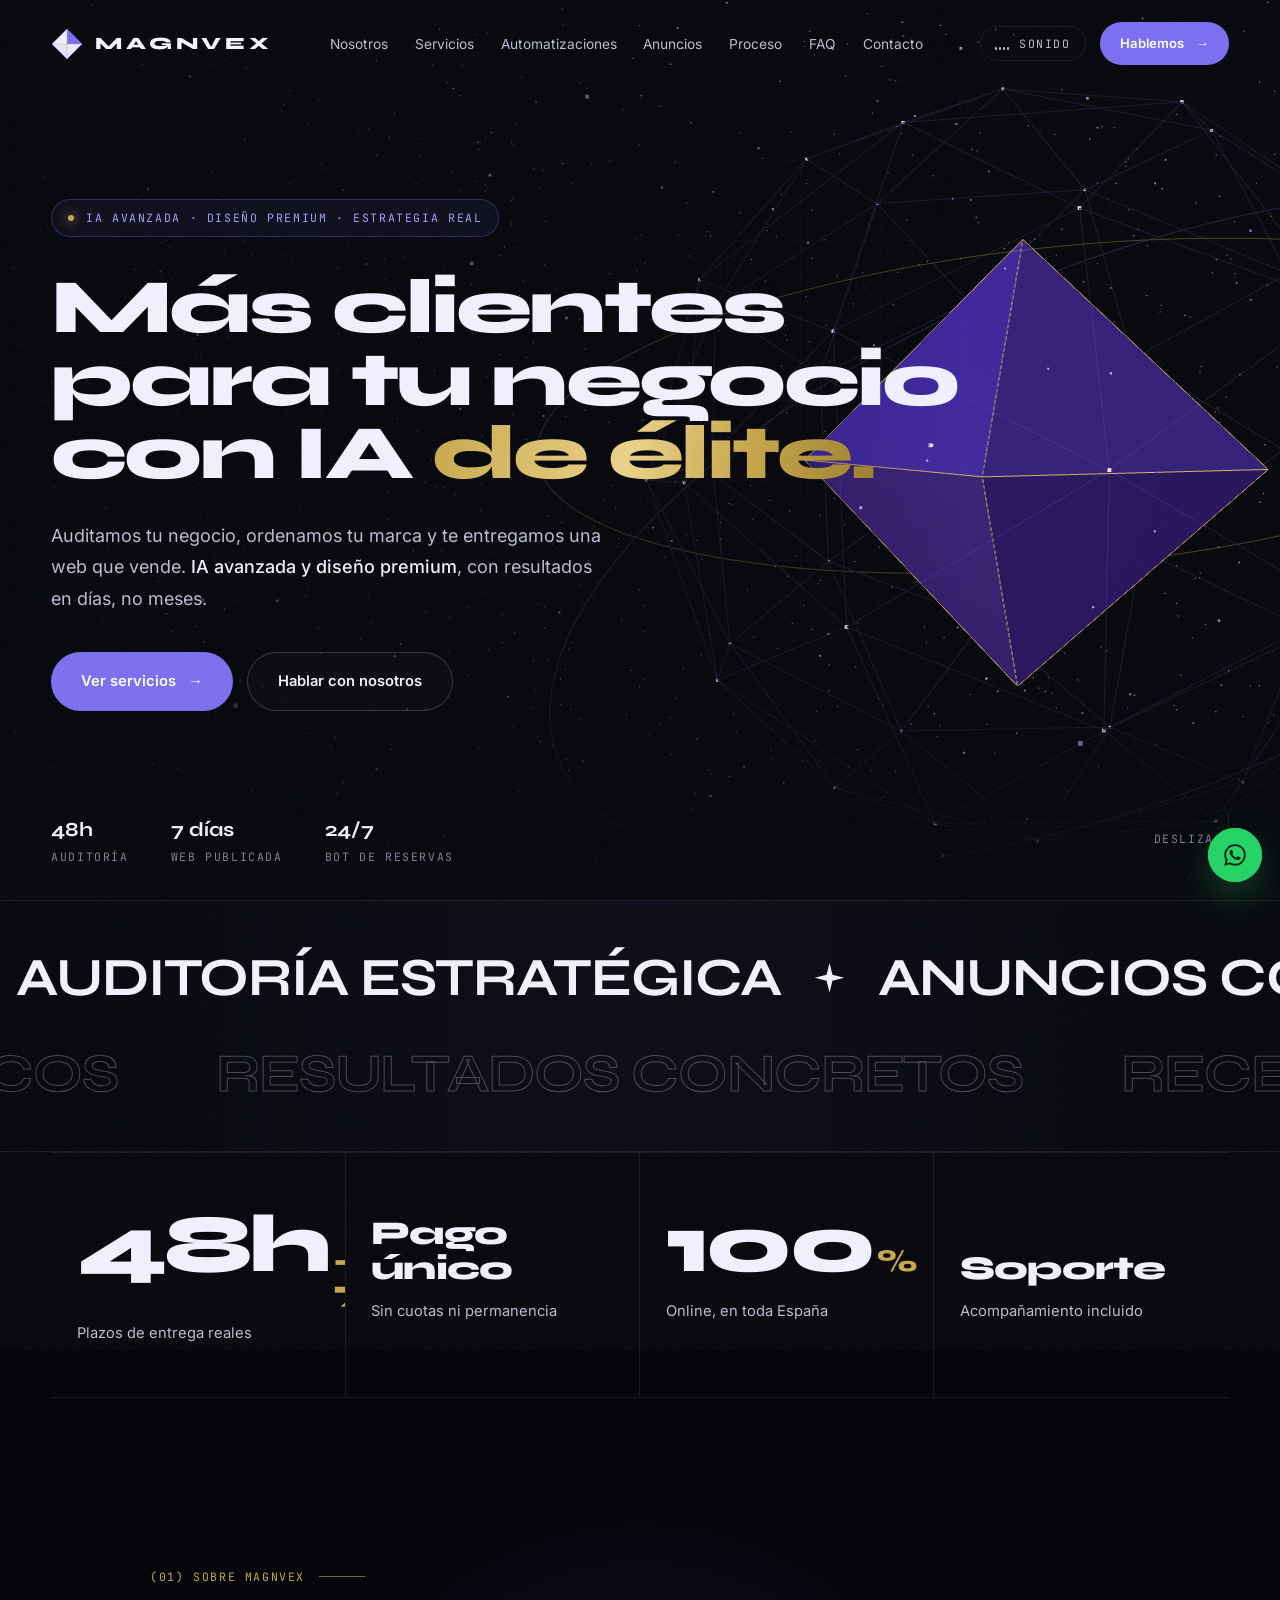
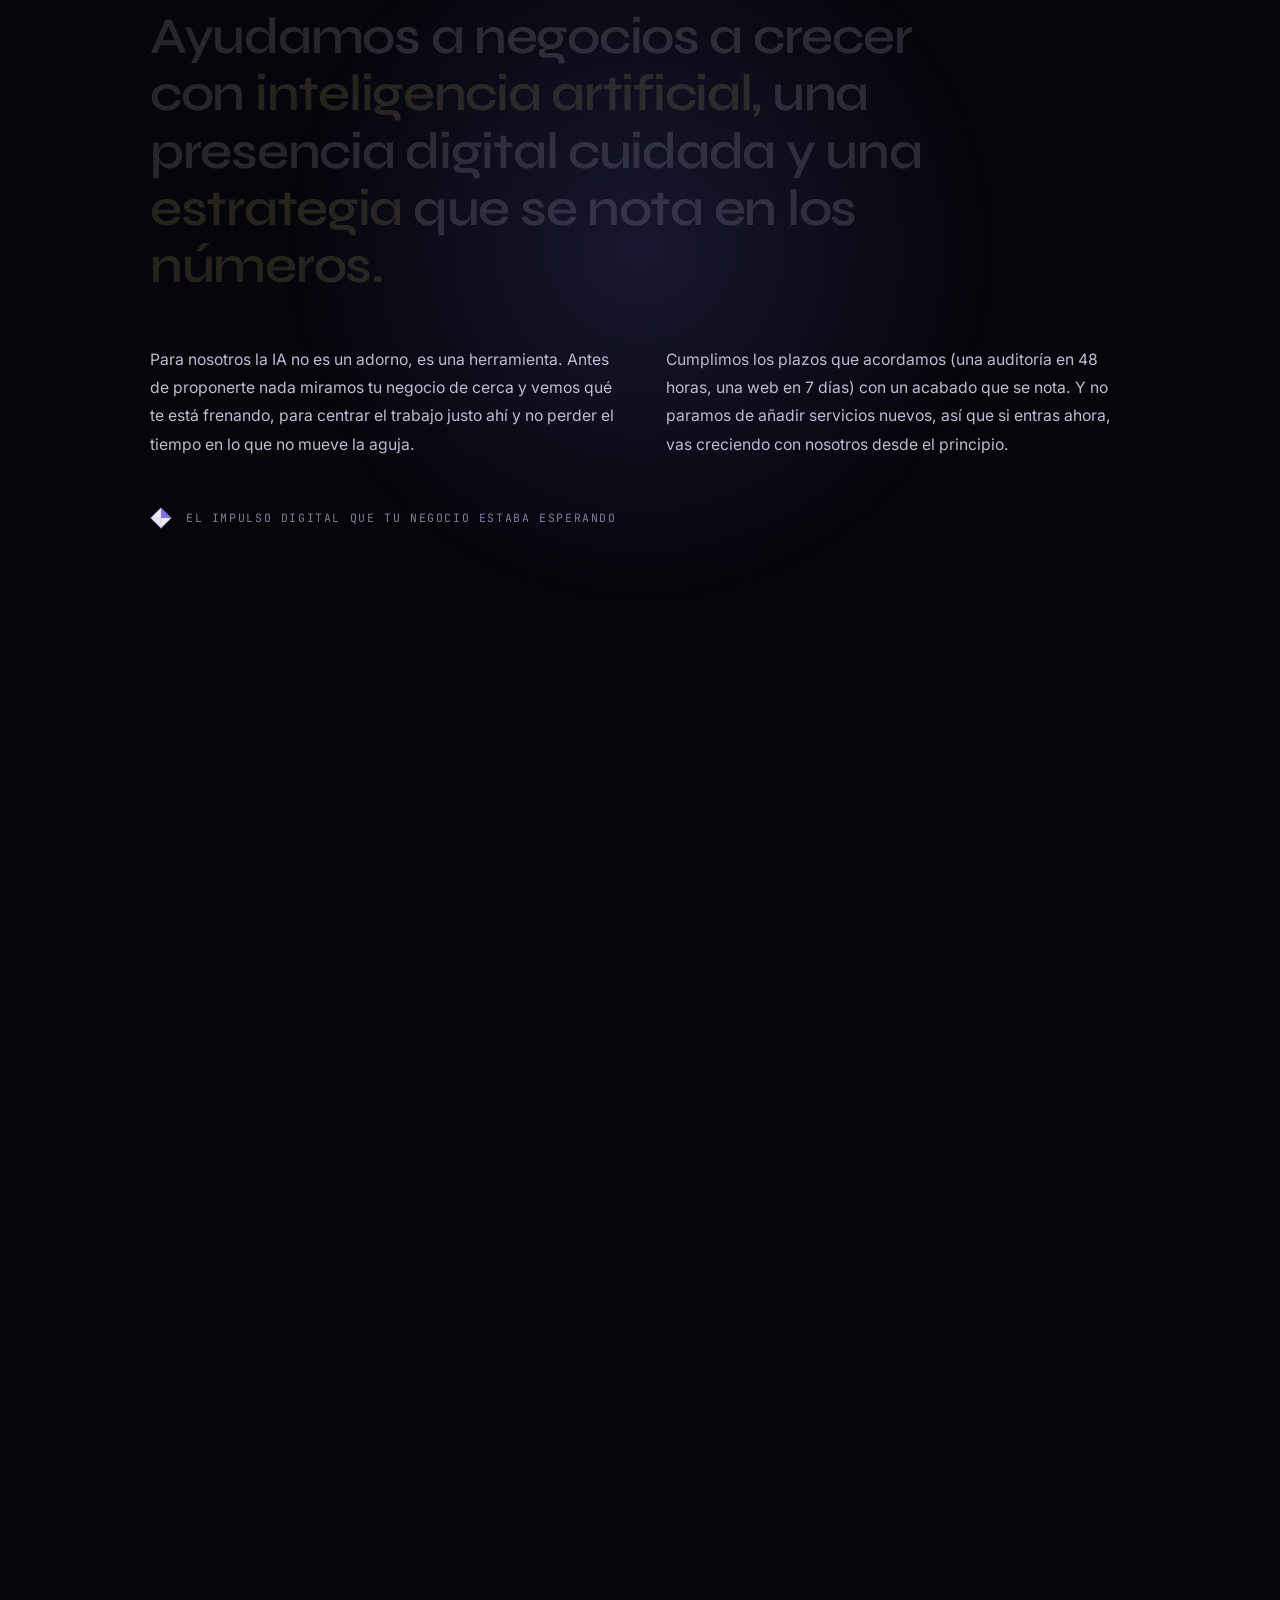
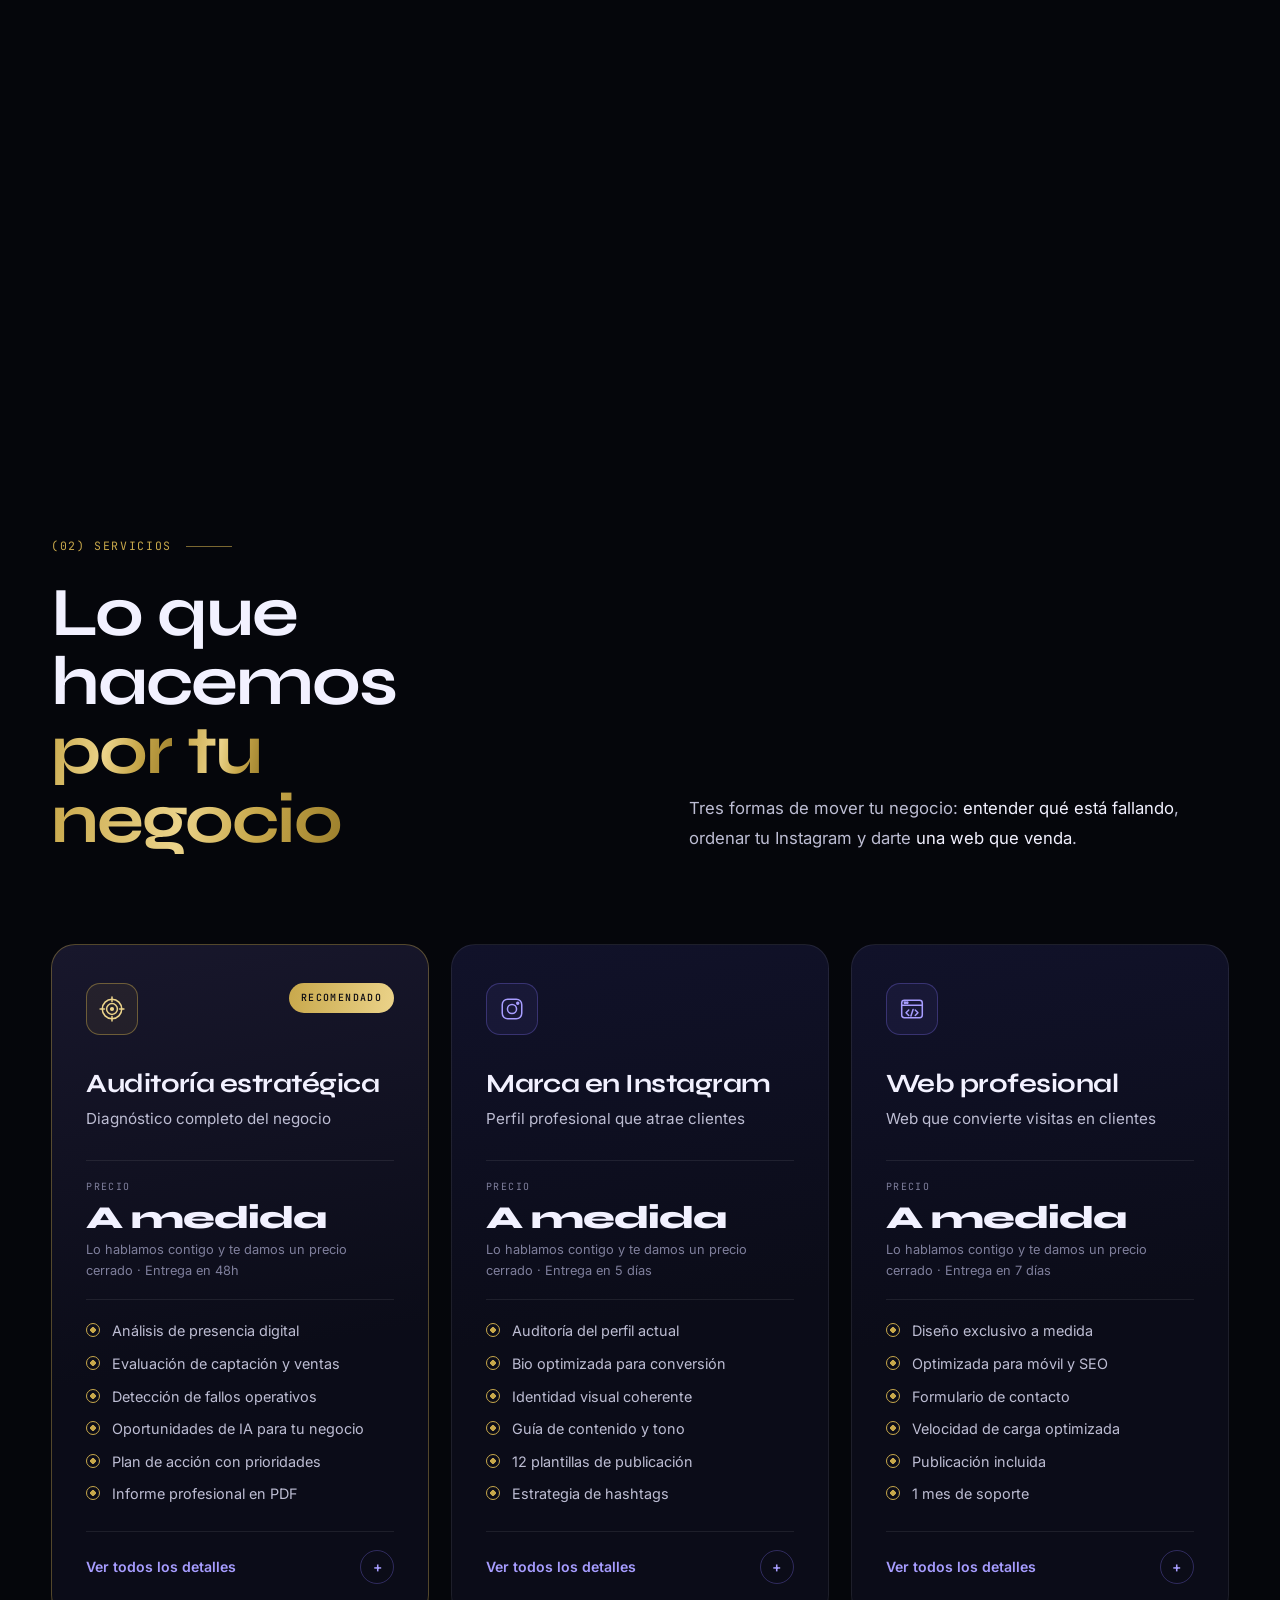
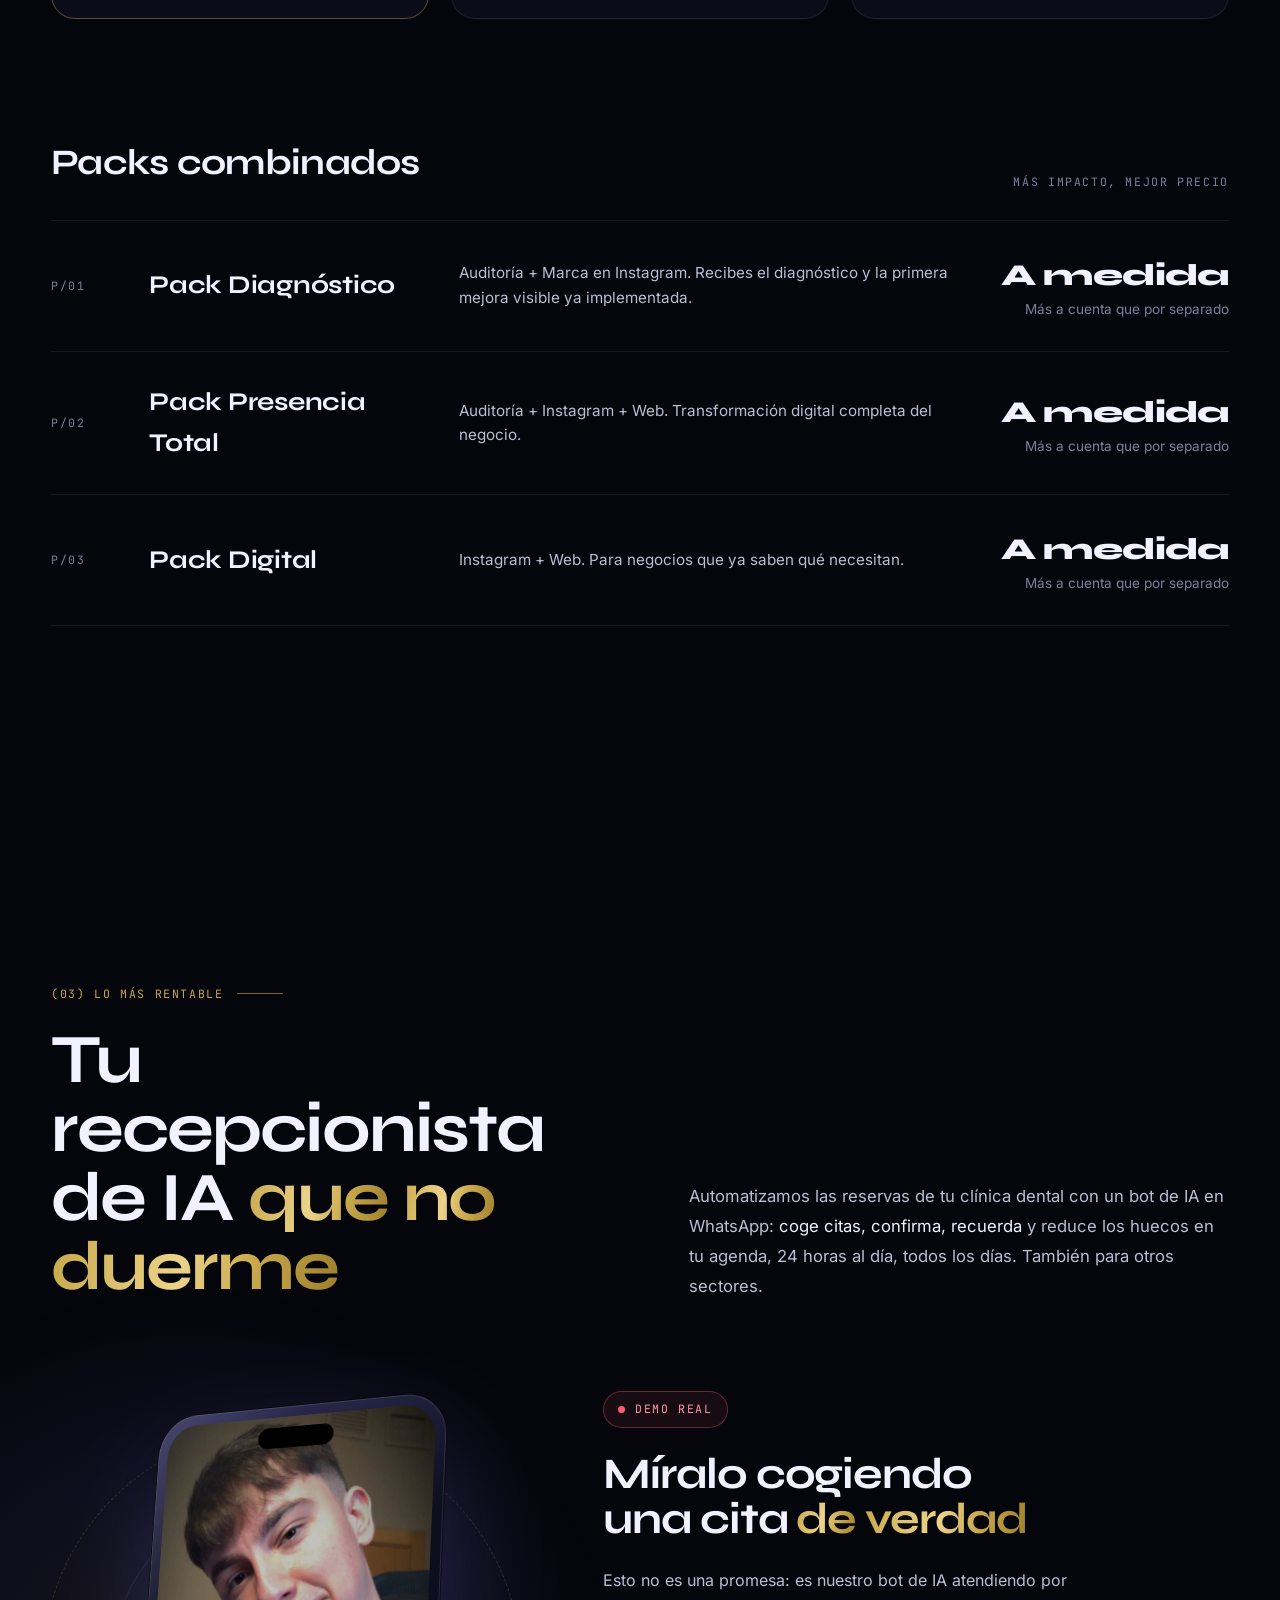
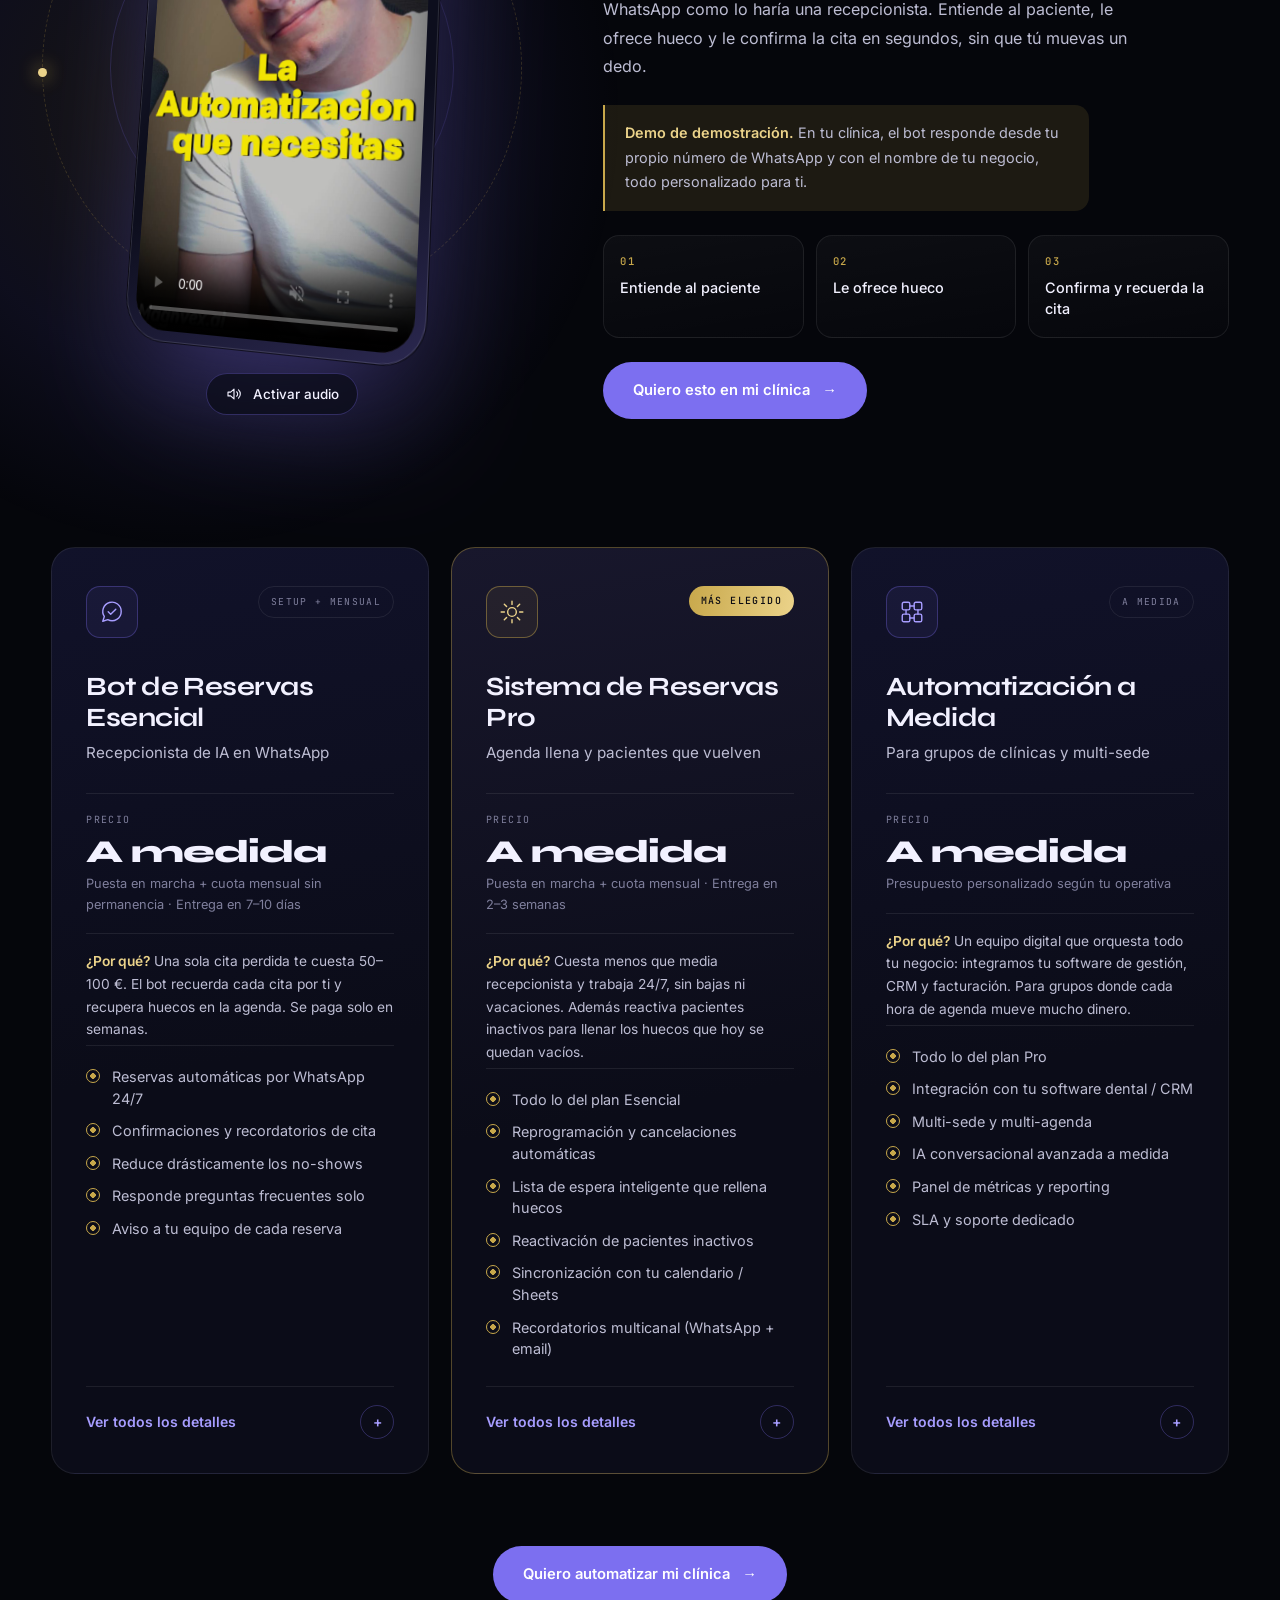
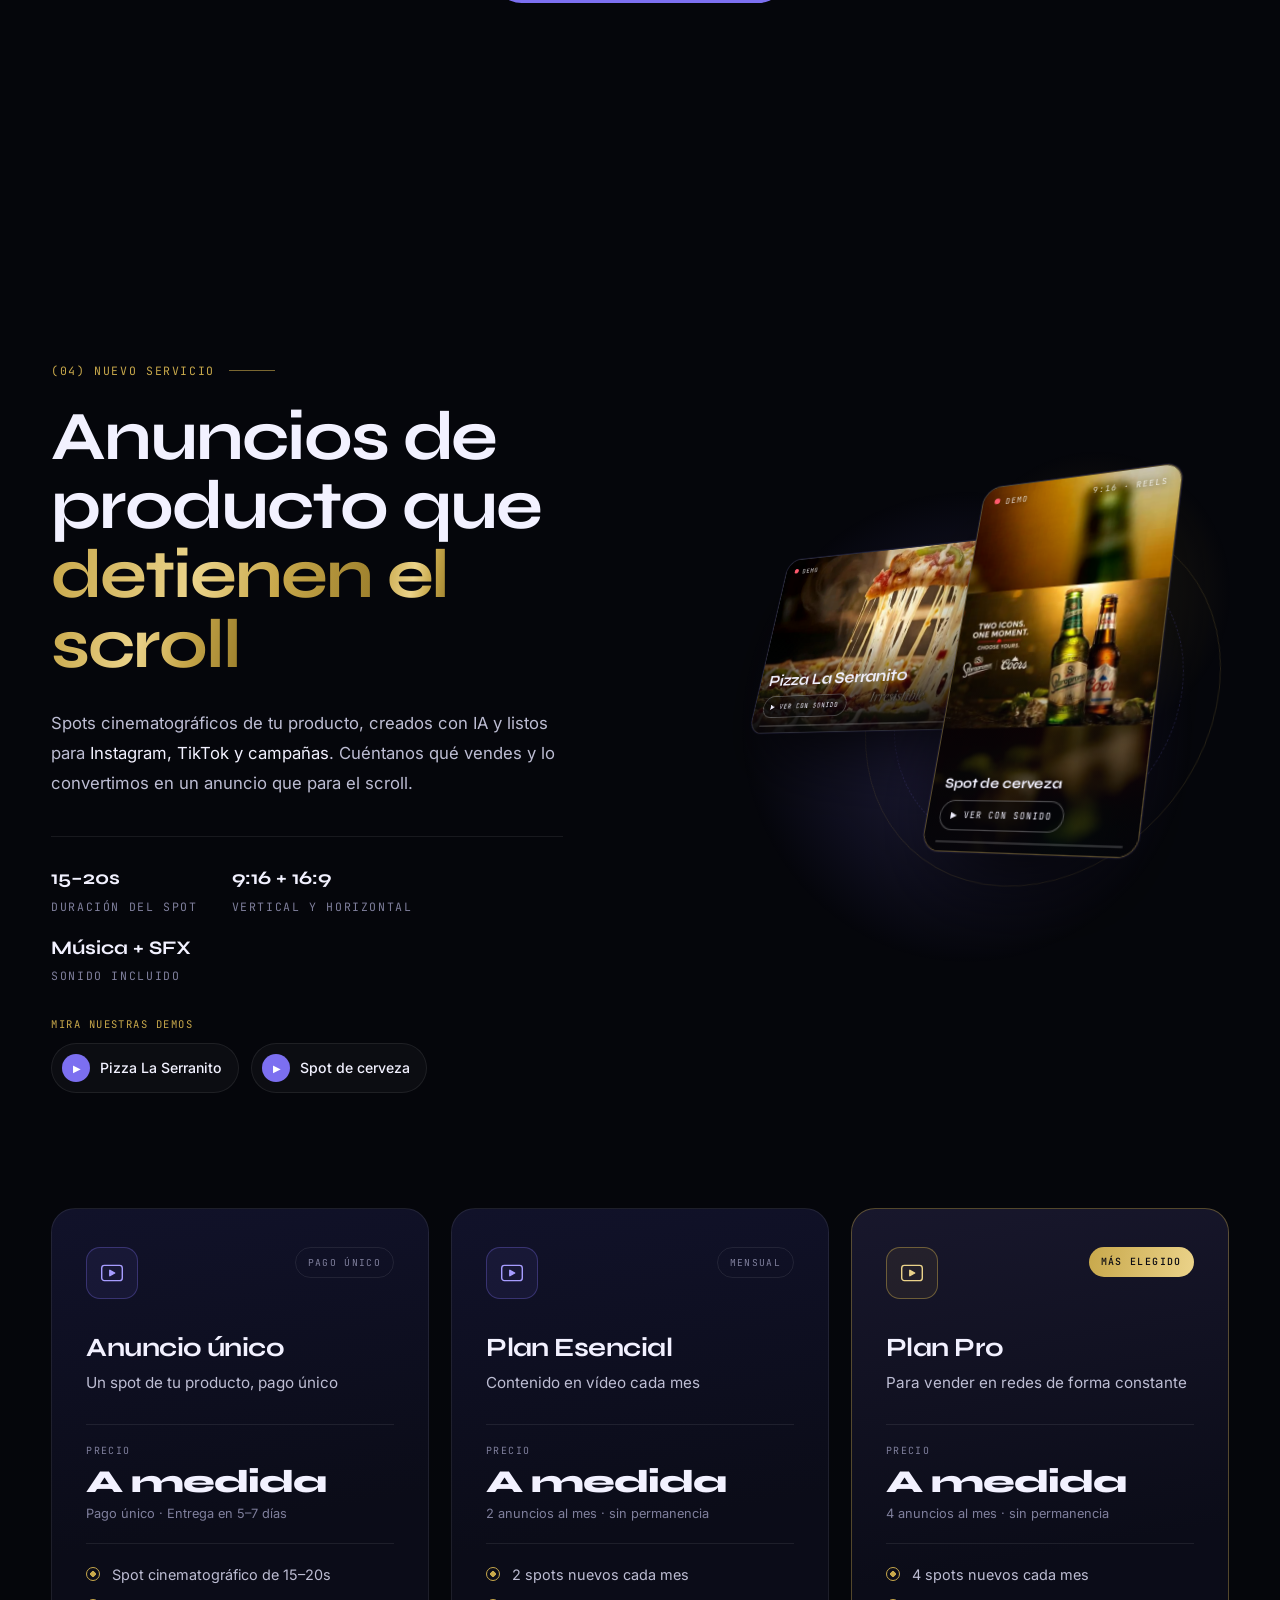
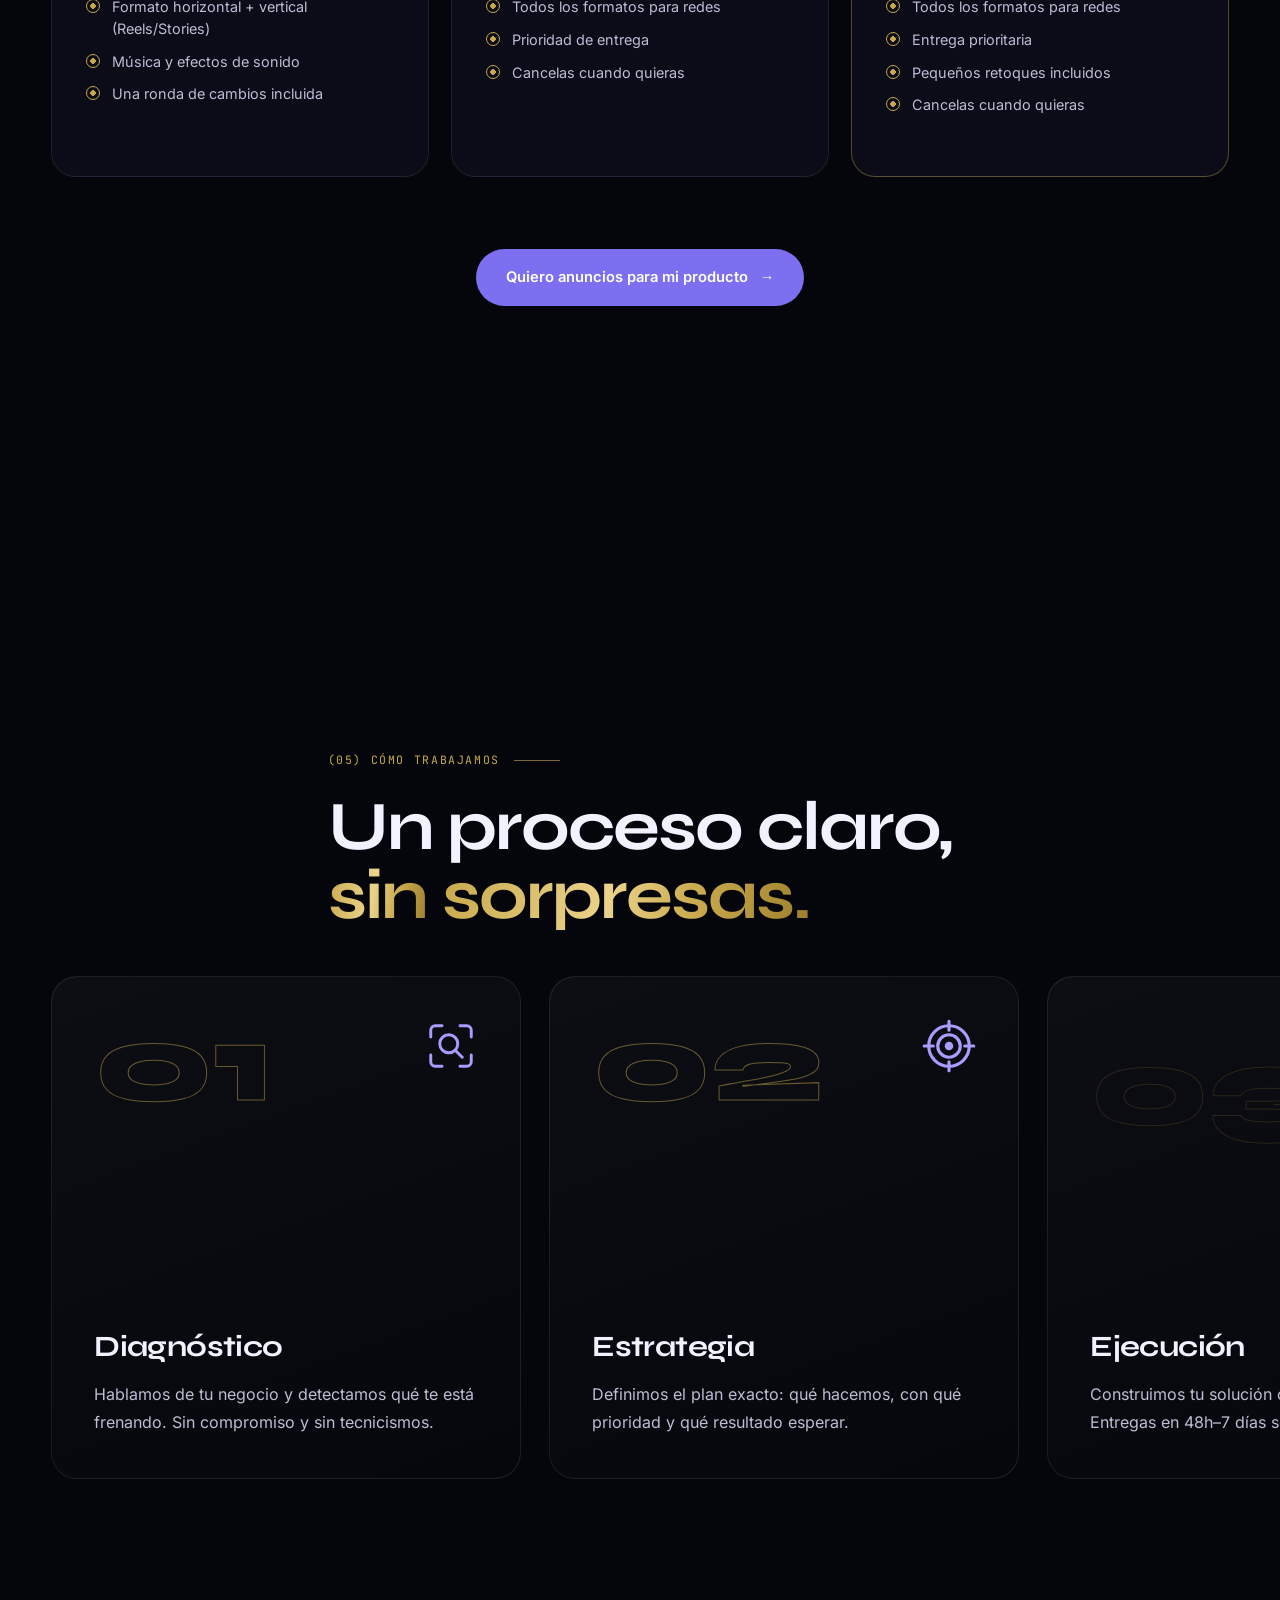
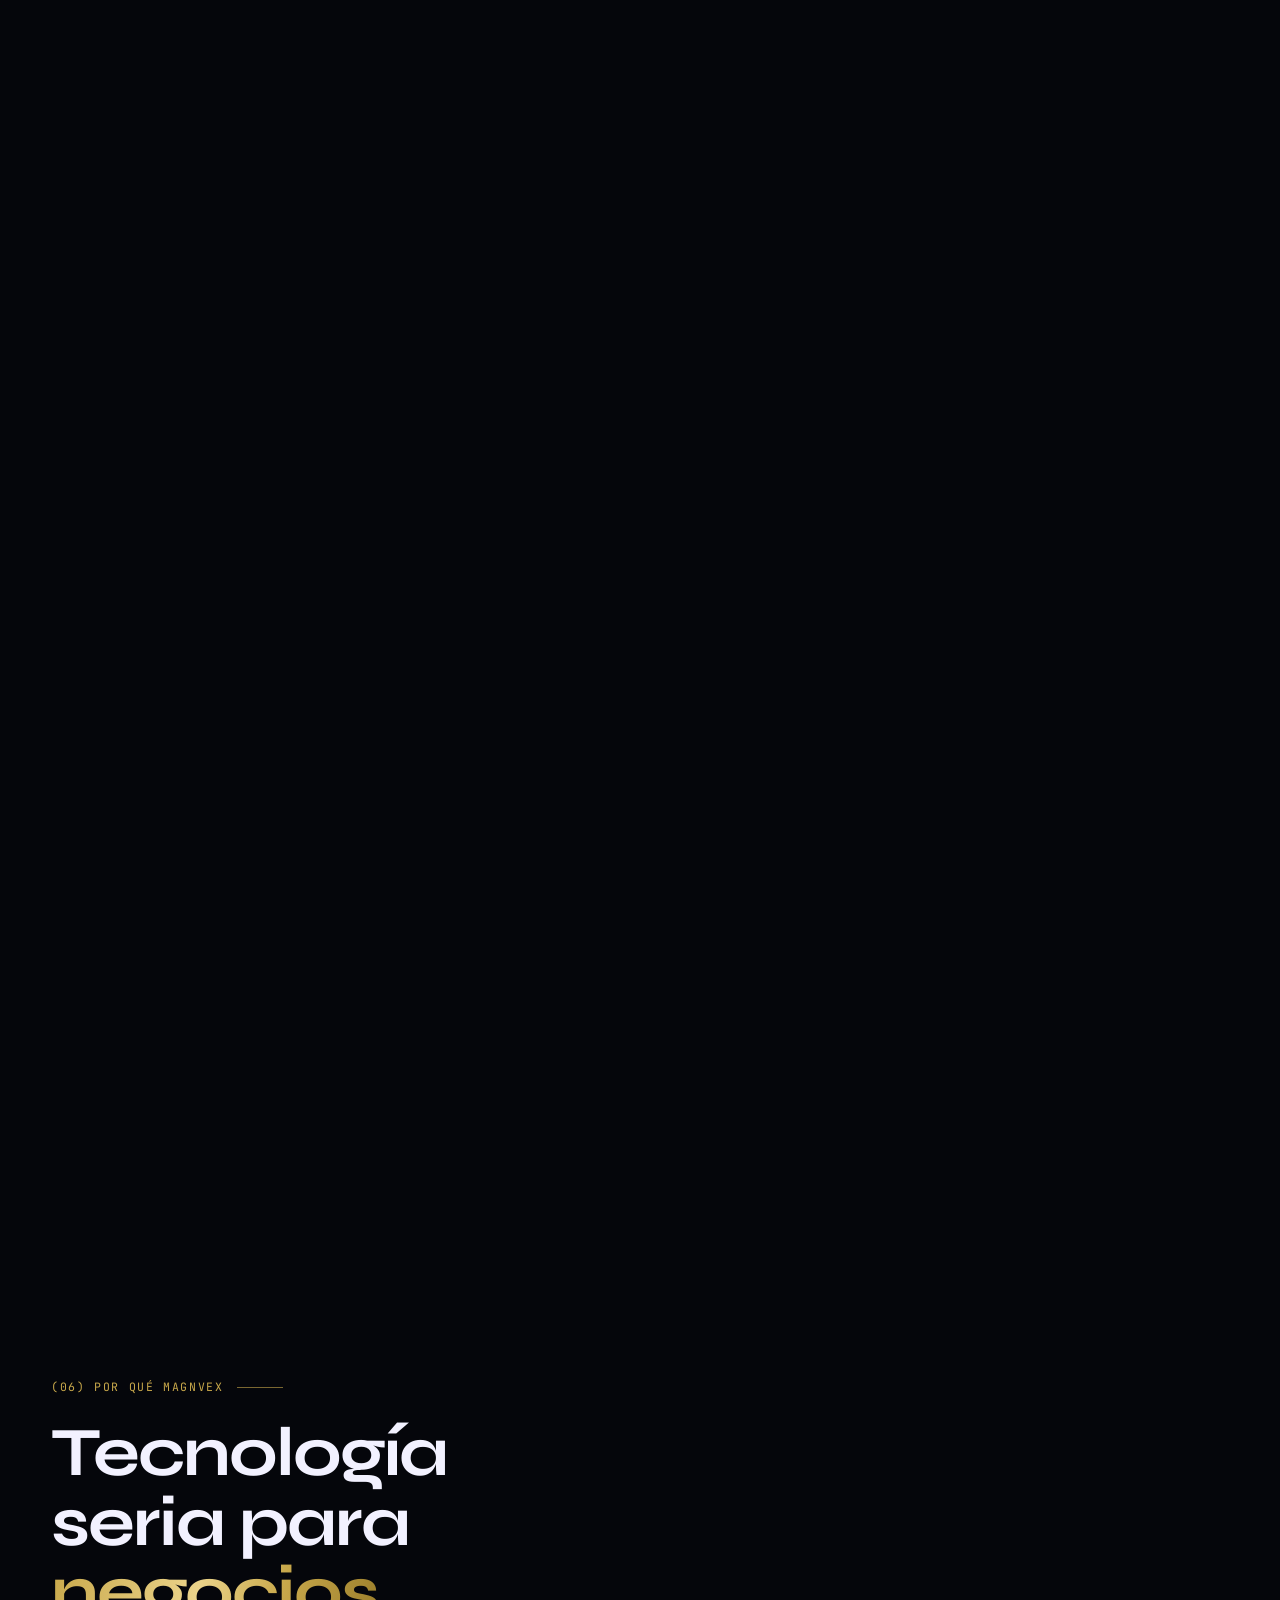
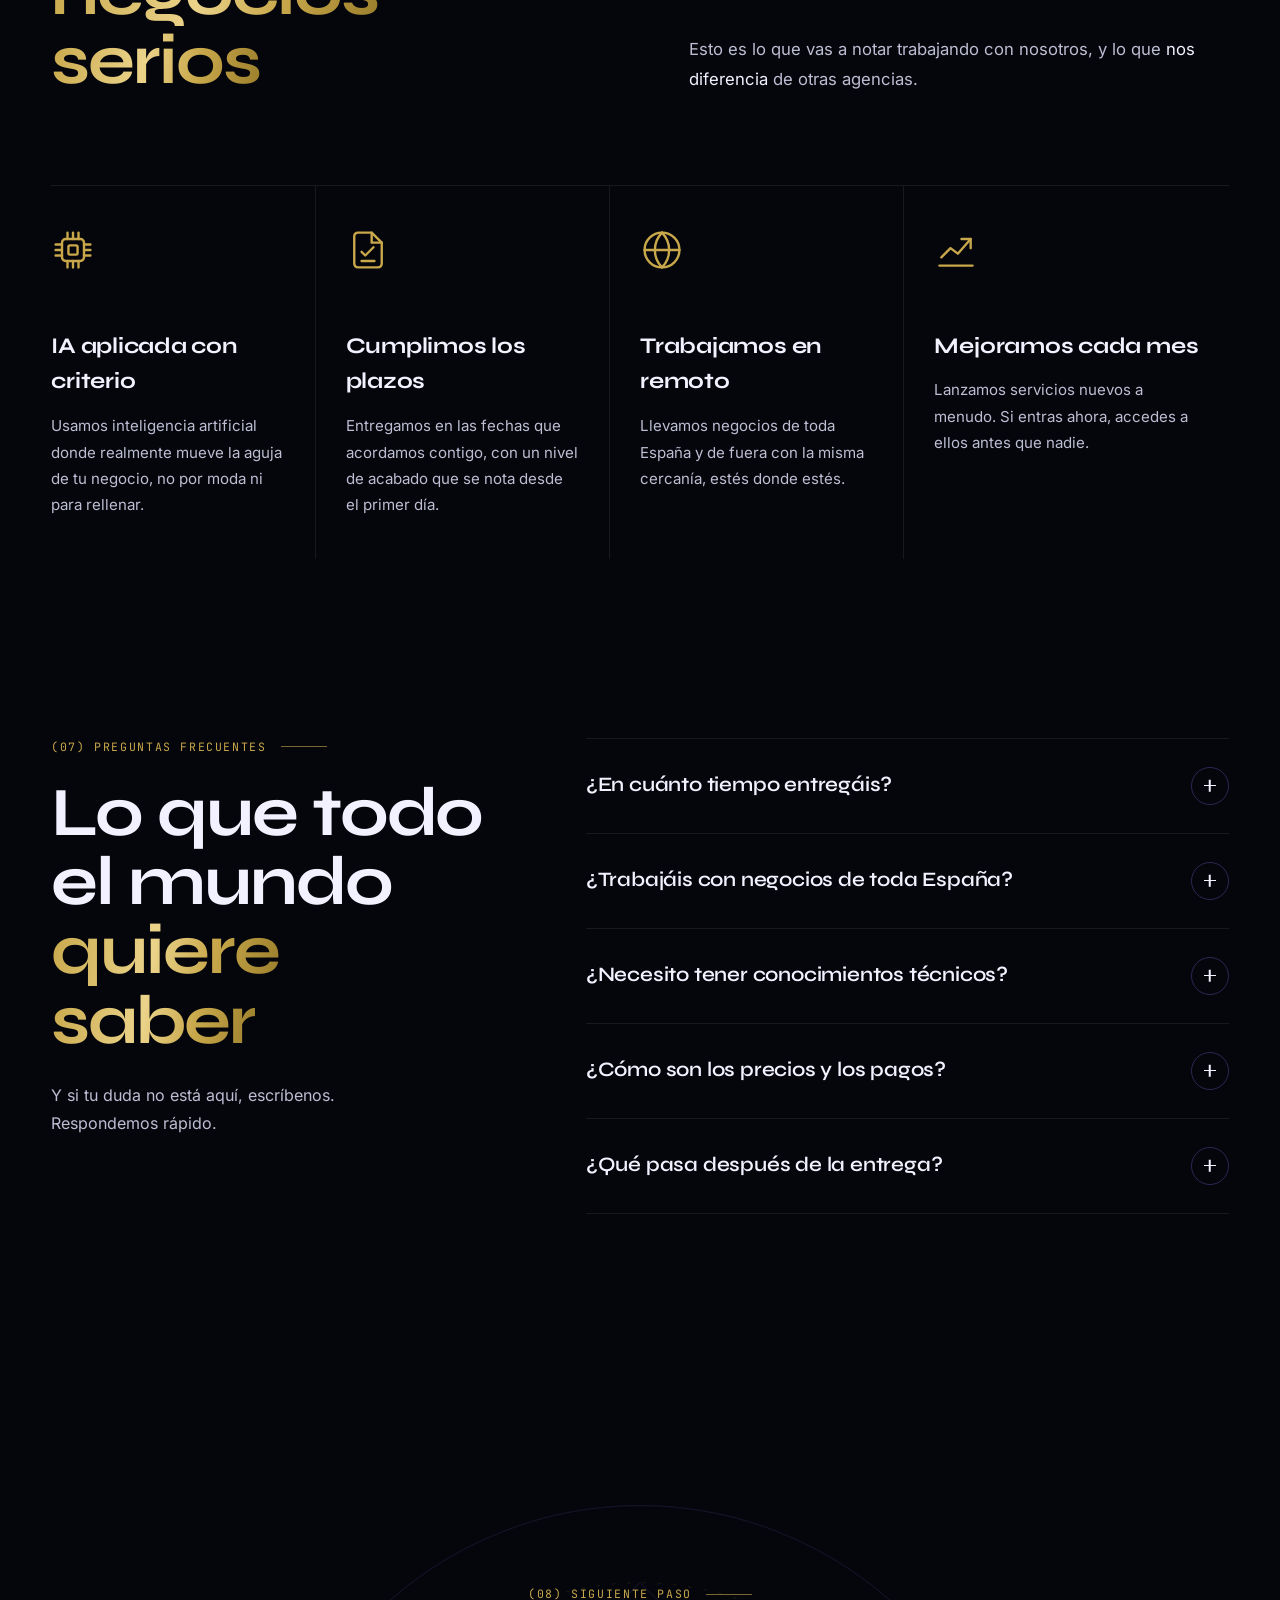
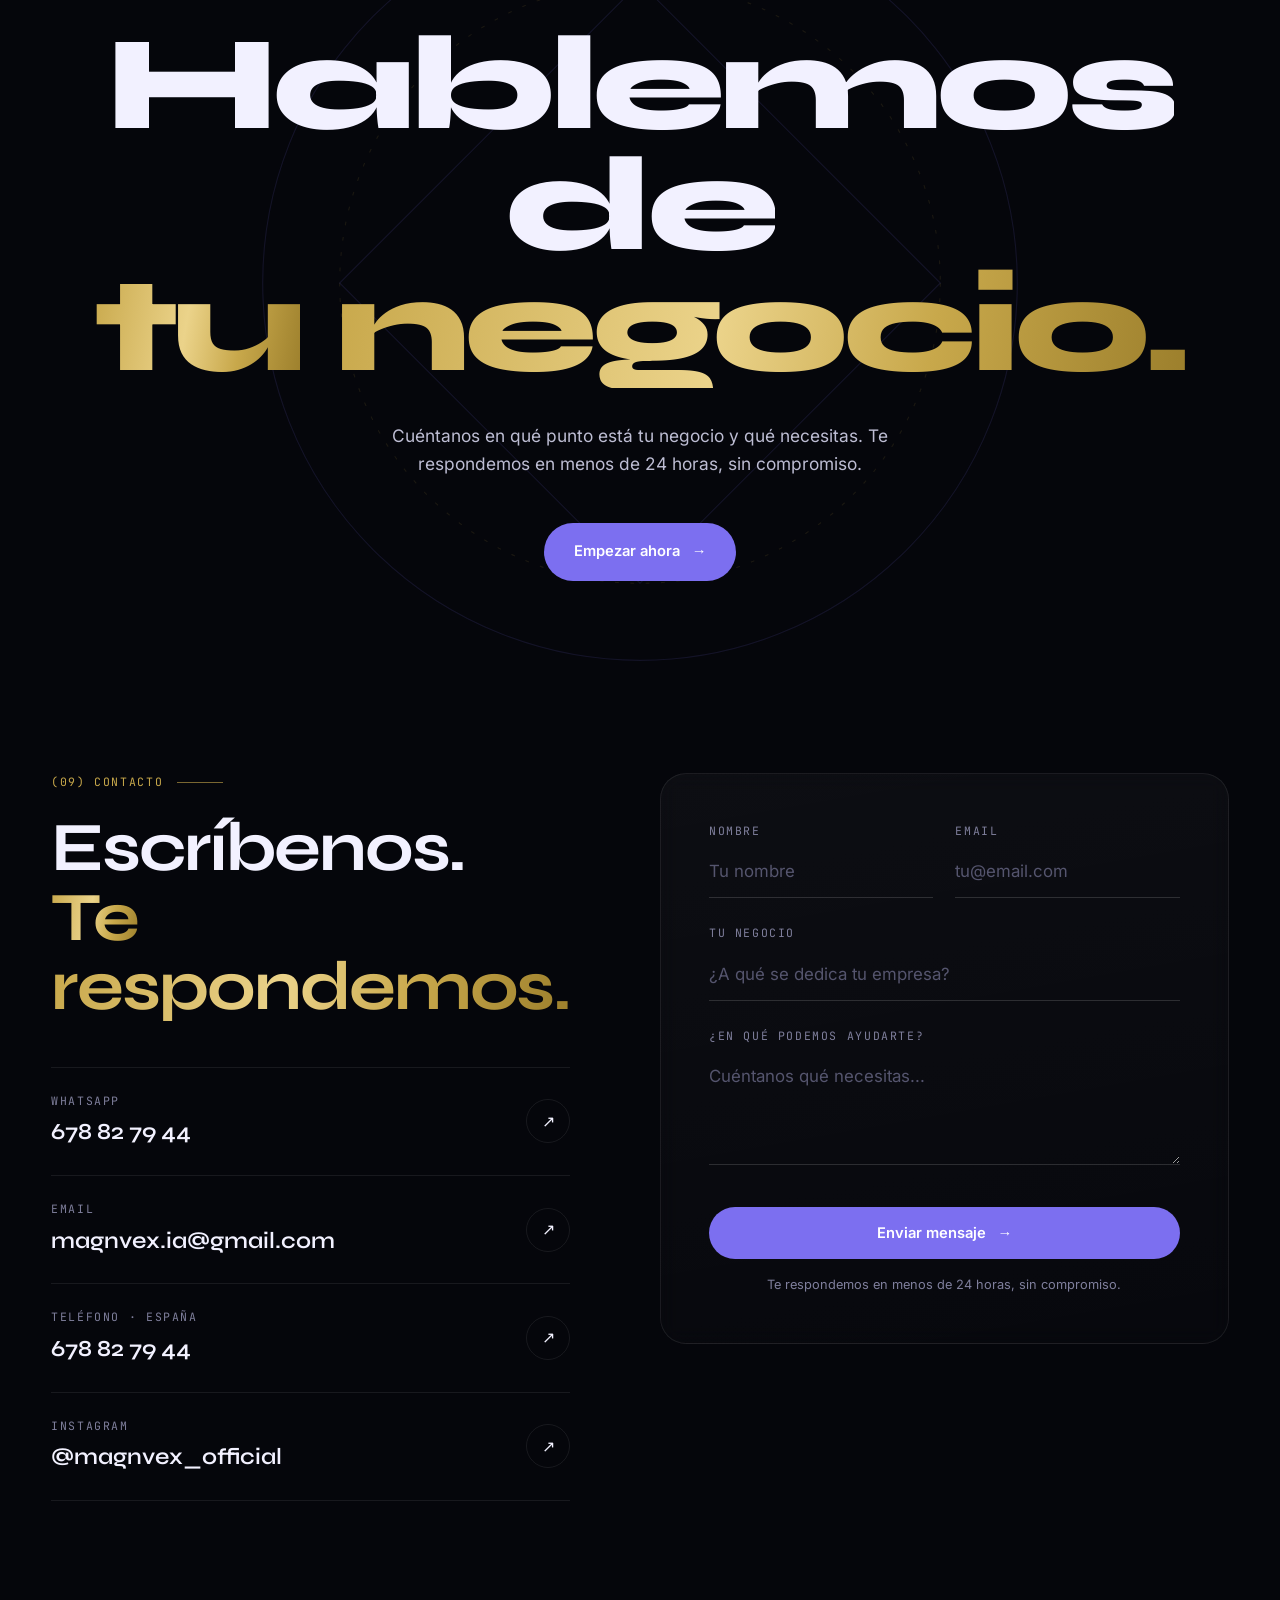
==== index.html @ 0561ae79 "Quita los precios y pone «A medida» en todos los servicios Cada servicio, plan y pack dice ahora que" ====
<!DOCTYPE html>
<html lang="es" class="no-js">
<head>
<meta charset="UTF-8">
<meta name="viewport" content="width=device-width, initial-scale=1.0">
<title>Magnvex — Agencia de IA, Webs y Presencia Digital Premium</title>
<meta name="description" content="Magnvex es la agencia de IA que impulsa tu negocio: automatización de reservas con bots de IA en WhatsApp para clínicas dentales, auditoría estratégica en 48h, webs profesionales en 7 días y marca en Instagram. Diseño premium, estrategia real, solo resultados.">
<meta name="keywords" content="agencia IA, inteligencia artificial negocios, automatización de reservas, bot WhatsApp clínica dental, recepcionista IA, automatizaciones n8n, auditoría estratégica, diseño web premium, marca Instagram, presencia digital, anuncios con IA, Magnvex">
<meta name="author" content="Magnvex">
<meta name="robots" content="index, follow, max-image-preview:large">
<meta name="theme-color" content="#05060B">
<meta http-equiv="Content-Security-Policy" content="default-src 'self'; script-src 'self'; style-src 'self' 'unsafe-inline'; img-src 'self' data:; media-src 'self'; font-src 'self'; connect-src 'self' https://formspree.io; form-action 'self' https://formspree.io; base-uri 'self'; object-src 'none'; upgrade-insecure-requests">
<meta name="referrer" content="strict-origin-when-cross-origin">
<link rel="canonical" href="https://magnvex.ai/">
<link rel="icon" href="/favicon.svg" type="image/svg+xml">
<link rel="apple-touch-icon" href="/favicon.svg">
<link rel="preload" href="assets/fonts/syne-latin-800-normal.woff2" as="font" type="font/woff2" crossorigin>
<link rel="preload" href="assets/fonts/inter-latin-400-normal.woff2" as="font" type="font/woff2" crossorigin>
<meta property="og:type" content="website">
<meta property="og:site_name" content="Magnvex">
<meta property="og:locale" content="es_ES">
<meta property="og:url" content="https://magnvex.ai/">
<meta property="og:title" content="Magnvex — Tu negocio merece tecnología de élite">
<meta property="og:description" content="IA avanzada, diseño premium y estrategia real para hacer crecer tu negocio. Auditoría en 48h · Web en 7 días · Bot de reservas 24/7.">
<meta property="og:image" content="https://magnvex.ai/og-image.jpg">
<meta property="og:image:width" content="1200">
<meta property="og:image:height" content="630">
<meta property="og:image:alt" content="Magnvex — IA y Presencia Digital Premium">
<meta name="twitter:card" content="summary_large_image">
<meta name="twitter:title" content="Magnvex — Tu negocio merece tecnología de élite">
<meta name="twitter:description" content="IA avanzada, diseño premium y estrategia real para hacer crecer tu negocio. Auditoría en 48h · Web en 7 días.">
<meta name="twitter:image" content="https://magnvex.ai/og-image.jpg">
<script type="application/ld+json">
    {
      "@context": "https://schema.org",
      "@type": "ProfessionalService",
      "name": "Magnvex",
      "image": "https://magnvex.ai/og-image.jpg",
      "logo": "https://magnvex.ai/favicon.svg",
      "url": "https://magnvex.ai/",
      "description": "Agencia de IA, webs y presencia digital premium. Auditoría estratégica, diseño web y marca en Instagram con inteligencia artificial avanzada.",
      "email": "magnvex.ia@gmail.com",
      "telephone": "+34678827944",
      "priceRange": "€€",
      "areaServed": { "@type": "Country", "name": "España" },
      "address": { "@type": "PostalAddress", "addressCountry": "ES" },
      "availableLanguage": "es",
      "slogan": "Tu negocio merece tecnología de élite",
      "sameAs": [
        "https://www.instagram.com/magnvex_official/"
      ],
      "hasOfferCatalog": {
        "@type": "OfferCatalog",
        "name": "Servicios Magnvex",
        "itemListElement": [
          {
            "@type": "Offer",
            "itemOffered": { "@type": "Service", "name": "Automatización de Reservas con IA", "description": "Bot de IA en WhatsApp que gestiona las reservas de clínicas dentales: coge citas, confirma, recuerda y reduce los no-shows. Puesta en marcha más mensualidad de mantenimiento." }
          },
          {
            "@type": "Offer",
            "itemOffered": { "@type": "Service", "name": "Auditoría Estratégica", "description": "Diagnóstico completo del negocio con plan de acción priorizado, entrega en 48h." }
          },
          {
            "@type": "Offer",
            "itemOffered": { "@type": "Service", "name": "Marca en Instagram", "description": "Perfil profesional optimizado para atraer clientes, entrega en 5 días." }
          },
          {
            "@type": "Offer",
            "itemOffered": { "@type": "Service", "name": "Web Profesional", "description": "Web a medida optimizada para móvil y SEO que convierte visitas en clientes, entrega en 7 días." }
          },
          {
            "@type": "Offer",
            "itemOffered": { "@type": "Service", "name": "Anuncios de producto en vídeo", "description": "Spots cinematográficos de producto creados con IA para Instagram, TikTok y campañas. Anuncio único o planes mensuales." }
          }
        ]
      }
    }
    </script>
<script type="application/ld+json">
{
  "@context": "https://schema.org",
  "@type": "FAQPage",
  "mainEntity": [
    { "@type": "Question", "name": "¿En cuánto tiempo entregáis?", "acceptedAnswer": { "@type": "Answer", "text": "Depende del servicio: la auditoría estratégica en 48 horas, la marca en Instagram en 5 días y la web profesional en 7 días. Son plazos reales, no promesas vacías." } },
    { "@type": "Question", "name": "¿Trabajáis con negocios de toda España?", "acceptedAnswer": { "@type": "Answer", "text": "Sí. Somos 100% online y trabajamos con negocios de cualquier punto de España y fuera con la misma calidad. Todo se gestiona por email, llamada o WhatsApp." } },
    { "@type": "Question", "name": "¿Necesito tener conocimientos técnicos?", "acceptedAnswer": { "@type": "Answer", "text": "No. Nos encargamos de toda la parte técnica y te lo entregamos listo para usar, explicando cada paso en lenguaje claro." } },
    { "@type": "Question", "name": "¿Cómo son los precios y los pagos?", "acceptedAnswer": { "@type": "Answer", "text": "Cada negocio es distinto, así que el precio se ajusta a lo que necesitas. Lo hablamos en una llamada corta y te damos un precio cerrado antes de empezar, sin cuotas ocultas. Los packs combinados salen más a cuenta." } },
    { "@type": "Question", "name": "¿Qué pasa después de la entrega?", "acceptedAnswer": { "@type": "Answer", "text": "La web incluye 1 mes de soporte y en el resto de servicios seguimos disponibles para resolver dudas. Los primeros clientes crecen con nosotros a medida que lanzamos servicios nuevos." } }
  ]
}
</script>
<script src="assets/js/boot.js"></script>
<link rel="stylesheet" href="assets/css/styles.css">
</head>
<body>
<a class="skip" href="#main">Saltar al contenido</a>

<svg width="0" height="0" style="position:absolute" aria-hidden="true">
  <defs>
    <symbol id="logo" viewBox="0 0 100 100">
      <polygon points="50,3 3,50 50,97 97,50" fill="#0D0E1C" stroke="#7C6FF0" stroke-width="1.2"/>
      <polygon points="50,3 3,50 50,50" fill="#F0EEFF"/>
      <polygon points="50,3 50,50 97,50" fill="#7C6FF0"/>
      <polygon points="3,50 50,50 50,97" fill="#E8E4FF"/>
      <polygon points="50,50 97,50 50,97" fill="#EBE8FF"/>
      <line x1="3" y1="50" x2="97" y2="50" stroke="#C8A84B" stroke-width="1.4"/>
      <line x1="50" y1="3" x2="50" y2="97" stroke="#C8A84B" stroke-width="1.4"/>
      <polygon points="50,3 97,50 50,97 3,50" fill="none" stroke="#7C6FF0" stroke-width="1.5"/>
    </symbol>
    <symbol id="i-target" viewBox="0 0 24 24" fill="none" stroke="currentColor" stroke-width="1.4" stroke-linecap="round"><circle cx="12" cy="12" r="9"/><circle cx="12" cy="12" r="5"/><circle cx="12" cy="12" r="1.2" fill="currentColor"/><path d="M12 1v4M12 19v4M1 12h4M19 12h4"/></symbol>
    <symbol id="i-camera" viewBox="0 0 24 24" fill="none" stroke="currentColor" stroke-width="1.4" stroke-linecap="round" stroke-linejoin="round"><rect x="3" y="3" width="18" height="18" rx="5"/><circle cx="12" cy="12" r="4.2"/><circle cx="17.3" cy="6.7" r=".9" fill="currentColor"/></symbol>
    <symbol id="i-web" viewBox="0 0 24 24" fill="none" stroke="currentColor" stroke-width="1.4" stroke-linecap="round" stroke-linejoin="round"><rect x="2.5" y="4" width="19" height="16" rx="2.5"/><path d="M2.5 8.5h19"/><circle cx="5.5" cy="6.25" r=".6" fill="currentColor"/><circle cx="7.6" cy="6.25" r=".6" fill="currentColor"/><path d="M9 13l-2.5 2.5L9 18M15 13l2.5 2.5L15 18M13 12.5l-2 6"/></symbol>
    <symbol id="i-chip" viewBox="0 0 24 24" fill="none" stroke="currentColor" stroke-width="1.3" stroke-linecap="round" stroke-linejoin="round"><rect x="6" y="6" width="12" height="12" rx="2"/><rect x="9.5" y="9.5" width="5" height="5" rx=".8"/><path d="M9 2.5V6M12 2.5V6M15 2.5V6M9 18v3.5M12 18v3.5M15 18v3.5M2.5 9H6M2.5 12H6M2.5 15H6M18 9h3.5M18 12h3.5M18 15h3.5"/></symbol>
    <symbol id="i-scan" viewBox="0 0 24 24" fill="none" stroke="currentColor" stroke-width="1.3" stroke-linecap="round" stroke-linejoin="round"><path d="M3 8V5a2 2 0 0 1 2-2h3M16 3h3a2 2 0 0 1 2 2v3M21 16v3a2 2 0 0 1-2 2h-3M8 21H5a2 2 0 0 1-2-2v-3"/><circle cx="11" cy="11" r="4"/><path d="M14 14l3 3"/></symbol>
    <symbol id="i-bolt" viewBox="0 0 24 24" fill="none" stroke="currentColor" stroke-width="1.3" stroke-linejoin="round"><path d="M13 2L4 14h7l-1 8 9-12h-7l1-8z"/></symbol>
    <symbol id="i-orbit" viewBox="0 0 24 24" fill="none" stroke="currentColor" stroke-width="1.3" stroke-linecap="round"><circle cx="12" cy="12" r="2.6"/><ellipse cx="12" cy="12" rx="10" ry="4.2"/><ellipse cx="12" cy="12" rx="10" ry="4.2" transform="rotate(60 12 12)"/><ellipse cx="12" cy="12" rx="10" ry="4.2" transform="rotate(-60 12 12)"/></symbol>
    <symbol id="i-doc" viewBox="0 0 24 24" fill="none" stroke="currentColor" stroke-width="1.3" stroke-linecap="round" stroke-linejoin="round"><path d="M14 2.5H6.5a2 2 0 0 0-2 2v15a2 2 0 0 0 2 2h11a2 2 0 0 0 2-2V8z"/><path d="M14 2.5V8h5.5M8.5 13l2 2 4.5-4.5M8.5 18h7"/></symbol>
    <symbol id="i-globe" viewBox="0 0 24 24" fill="none" stroke="currentColor" stroke-width="1.3" stroke-linecap="round"><circle cx="12" cy="12" r="9.5"/><path d="M2.5 12h19M12 2.5c2.6 2.7 3.9 5.9 3.9 9.5s-1.3 6.8-3.9 9.5c-2.6-2.7-3.9-5.9-3.9-9.5s1.3-6.8 3.9-9.5z"/></symbol>
    <symbol id="i-trend" viewBox="0 0 24 24" fill="none" stroke="currentColor" stroke-width="1.3" stroke-linecap="round" stroke-linejoin="round"><path d="M3 20.5h18"/><path d="M4 16l5-5 4 3 7-8"/><path d="M15 6h5v5"/></symbol>
    <symbol id="i-spark" viewBox="0 0 24 24" fill="currentColor"><path d="M12 0l2.4 9.6L24 12l-9.6 2.4L12 24l-2.4-9.6L0 12l9.6-2.4z"/></symbol>
    <symbol id="i-chat" viewBox="0 0 24 24" fill="none" stroke="currentColor" stroke-width="1.3" stroke-linecap="round" stroke-linejoin="round"><path d="M20.5 11.5a8.5 8.5 0 0 1-12.4 7.6L3.5 20.5l1.4-4.4A8.5 8.5 0 1 1 20.5 11.5z"/><path d="M8.5 11.8l2.3 2.3 4.7-4.7"/></symbol>
    <symbol id="i-cycle" viewBox="0 0 24 24" fill="none" stroke="currentColor" stroke-width="1.3" stroke-linecap="round" stroke-linejoin="round"><path d="M12 2v3M12 19v3M4.9 4.9l2.1 2.1M17 17l2.1 2.1M2 12h3M19 12h3M4.9 19.1 7 17M17 7l2.1-2.1"/><circle cx="12" cy="12" r="4"/></symbol>
    <symbol id="i-grid" viewBox="0 0 24 24" fill="none" stroke="currentColor" stroke-width="1.3" stroke-linecap="round" stroke-linejoin="round"><rect x="3" y="3" width="7" height="7" rx="1.5"/><rect x="14" y="3" width="7" height="7" rx="1.5"/><rect x="3" y="14" width="7" height="7" rx="1.5"/><rect x="14" y="14" width="7" height="7" rx="1.5"/><path d="M10 6.5h4M6.5 10v4M17.5 10v4M10 17.5h4"/></symbol>
    <symbol id="i-film" viewBox="0 0 24 24" fill="none" stroke="currentColor" stroke-width="1.3" stroke-linecap="round" stroke-linejoin="round"><rect x="2.5" y="5" width="19" height="14" rx="2.5"/><path d="M10 9.5v5l4.5-2.5z" fill="currentColor"/></symbol>
    <symbol id="i-shield" viewBox="0 0 24 24" fill="none" stroke="currentColor" stroke-width="1.3" stroke-linecap="round" stroke-linejoin="round"><path d="M12 2.5l8 3v6c0 5-3.4 8.6-8 10-4.6-1.4-8-5-8-10v-6z"/><path d="M8.5 12l2.5 2.5 4.5-5"/></symbol>
    <symbol id="i-wa" viewBox="0 0 24 24" fill="currentColor"><path d="M12.04 2C6.58 2 2.13 6.45 2.13 11.91c0 1.75.46 3.45 1.32 4.95L2.05 22l5.25-1.38a9.9 9.9 0 0 0 4.74 1.21h.01c5.46 0 9.9-4.45 9.9-9.91A9.86 9.86 0 0 0 12.04 2zm0 18.15h-.01a8.2 8.2 0 0 1-4.19-1.15l-.3-.18-3.12.82.83-3.04-.2-.31a8.2 8.2 0 0 1-1.26-4.38c0-4.54 3.7-8.24 8.25-8.24 2.2 0 4.27.86 5.83 2.42a8.18 8.18 0 0 1 2.41 5.83c0 4.54-3.7 8.24-8.24 8.24zm4.52-6.17c-.25-.12-1.47-.72-1.69-.81-.23-.08-.39-.12-.56.12-.17.25-.64.81-.78.97-.14.17-.29.19-.54.06-.25-.12-1.05-.39-1.99-1.23-.74-.66-1.23-1.47-1.38-1.72-.14-.25-.02-.38.11-.51.11-.11.25-.29.37-.43.13-.15.17-.25.25-.42.08-.17.04-.31-.02-.43-.06-.12-.56-1.34-.76-1.84-.2-.48-.41-.42-.56-.43h-.48c-.17 0-.43.06-.66.31-.23.25-.86.85-.86 2.07 0 1.22.89 2.4 1.01 2.56.12.17 1.75 2.67 4.23 3.74.59.26 1.05.41 1.41.52.59.19 1.13.16 1.56.1.48-.07 1.47-.6 1.67-1.18.21-.58.21-1.07.14-1.18-.06-.1-.22-.16-.47-.28z"/></symbol>
    <symbol id="i-sound" viewBox="0 0 24 24" fill="none" stroke="currentColor" stroke-width="1.5" stroke-linecap="round" stroke-linejoin="round"><path d="M4 9.5h3.5L12 5.5v13l-4.5-4H4z"/><path d="M15.5 9a4 4 0 0 1 0 6M18 6.5a7.5 7.5 0 0 1 0 11"/></symbol>
  </defs>
</svg>

<div class="grain" aria-hidden="true"></div>
<div id="progress" aria-hidden="true"></div>
<div class="cursor" aria-hidden="true"></div>
<div class="cursor-ring" aria-hidden="true"><span>Ver</span></div>

<div id="loader" aria-hidden="true">
  <div class="loader-top mono"><span>Magnvex</span><span>IA · Diseño · Estrategia</span></div>
  <div class="loader-center">
    <svg class="loader-logo"><use href="#logo"/></svg>
    <div class="loader-brand" id="loader-brand">MAGNVEX</div>
  </div>
  <div class="loader-bottom"><span class="mono">Iniciando experiencia</span><span class="loader-count" id="loader-count">0</span></div>
  <div class="loader-bar" id="loader-bar"></div>
</div>

<header class="nav" id="nav">
  <div class="wrap nav-inner">
    <a href="#inicio" class="logo" aria-label="Magnvex, inicio"><svg><use href="#logo"/></svg><span class="logo-text">MAGNVEX</span></a>
    <ul class="nav-links" id="nav-links">
      <li><a href="#nosotros">Nosotros</a></li>
      <li><a href="#servicios">Servicios</a></li>
      <li><a href="#automatizaciones">Automatizaciones</a></li>
      <li><a href="#anuncios">Anuncios</a></li>
      <li><a href="#proceso">Proceso</a></li>
      <li><a href="#faq">FAQ</a></li>
      <li><a href="#contacto">Contacto</a></li>
    </ul>
    <div class="nav-right">
      <button class="sound-btn mono" id="sound-btn" aria-pressed="false" aria-label="Activar sonido"><span class="bars"><i></i><i></i><i></i><i></i></span><span class="lbl">Sonido</span></button>
      <a href="#contacto" class="btn btn-primary btn-sm magnetic">Hablemos <span class="arrow">→</span></a>
      <button class="menu-btn" id="menu-btn" aria-label="Abrir menú" aria-expanded="false"><i></i><i></i></button>
    </div>
  </div>
</header>

<main id="main">

<section class="hero" id="inicio">
  <div class="hero-fallback"></div>
  <canvas id="hero-canvas" aria-hidden="true"></canvas>
  <div class="hero-grid"></div>
  <div class="hero-vignette"></div>
  <div class="wrap hero-content">
    <div class="eyebrow mono hero-el"><span class="dot"></span><span class="eb-long">IA avanzada · Diseño premium · Estrategia real</span><span class="eb-short">IA · Diseño · Estrategia</span></div>
    <h1 aria-label="Más clientes para tu negocio con IA de élite">
      <span class="line"><span>Más clientes</span></span>
      <span class="line"><span>para tu negocio</span></span>
      <span class="line"><span>con IA <span class="gold">de élite.</span></span></span>
    </h1>
    <p class="hero-sub hero-el">Auditamos tu negocio, ordenamos tu marca y te entregamos una web que vende. <strong>IA avanzada y diseño premium</strong>, con resultados en días, no meses.</p>
    <div class="hero-actions hero-el">
      <a href="#servicios" class="btn btn-primary magnetic">Ver servicios <span class="arrow">→</span></a>
      <a href="#contacto" class="btn btn-ghost magnetic">Hablar con nosotros</a>
    </div>
  </div>
  <div class="hero-hud hero-el">
    <div class="wrap">
      <div class="hud-stats mono">
        <div><b>48h</b>Auditoría</div>
        <div><b>7 días</b>Web publicada</div>
        <div><b>24/7</b>Bot de reservas</div>
      </div>
      <div class="scroll-ind mono"><span class="lbl">Desliza</span><span class="track"></span></div>
    </div>
  </div>
</section>

<div class="marquee" aria-hidden="true">
  <div class="marquee-row" data-dir="-1">
    <div class="marquee-item">Automatización de reservas<svg><use href="#i-spark" fill="#C8A84B"/></svg></div>
    <div class="marquee-item">Auditoría estratégica<svg><use href="#i-spark" fill="#7C6FF0"/></svg></div>
    <div class="marquee-item">Anuncios con IA<svg><use href="#i-spark" fill="#C8A84B"/></svg></div>
    <div class="marquee-item">Web profesional<svg><use href="#i-spark" fill="#7C6FF0"/></svg></div>
  </div>
  <div class="marquee-row outline" data-dir="1">
    <div class="marquee-item">Recepcionista IA 24/7<svg><use href="#i-spark" fill="#7C6FF0"/></svg></div>
    <div class="marquee-item">Marca en Instagram<svg><use href="#i-spark" fill="#C8A84B"/></svg></div>
    <div class="marquee-item">Spots cinematográficos<svg><use href="#i-spark" fill="#7C6FF0"/></svg></div>
    <div class="marquee-item">Resultados concretos<svg><use href="#i-spark" fill="#C8A84B"/></svg></div>
  </div>
</div>

<section aria-label="Señales de confianza">
  <div class="wrap">
    <div class="stats">
      <div class="stat rv"><div class="stat-num">48h<small>–7d</small></div><div class="stat-lbl">Plazos de entrega reales</div></div>
      <div class="stat rv"><div class="stat-num stat-word">Pago único</div><div class="stat-lbl">Sin cuotas ni permanencia</div></div>
      <div class="stat rv"><div class="stat-num"><span data-count="100">100</span><small>%</small></div><div class="stat-lbl">Online, en toda España</div></div>
      <div class="stat rv"><div class="stat-num stat-word">Soporte</div><div class="stat-lbl">Acompañamiento incluido</div></div>
    </div>
  </div>
</section>

<section class="manifesto" id="nosotros">
  <div class="manifesto-orb" data-speed="0.25"></div>
  <div class="wrap">
    <div class="sec-index mono">(01) Sobre Magnvex</div>
    <p id="manifesto-text">Ayudamos a negocios a crecer con inteligencia artificial, una presencia digital cuidada y una estrategia que se nota en los números.</p>
    <div class="manifesto-cols">
      <p class="rv">Para nosotros la IA no es un adorno, es una herramienta. Antes de proponerte nada miramos tu negocio de cerca y vemos qué te está frenando, para centrar el trabajo justo ahí y no perder el tiempo en lo que no mueve la aguja.</p>
      <p class="rv">Cumplimos los plazos que acordamos (una auditoría en 48 horas, una web en 7 días) con un acabado que se nota. Y no paramos de añadir servicios nuevos, así que si entras ahora, vas creciendo con nosotros desde el principio.</p>
    </div>
    <div class="manifesto-sign mono"><svg><use href="#logo"/></svg>El impulso digital que tu negocio estaba esperando</div>
  </div>
</section>

<section class="section" id="servicios">
  <div class="wrap">
    <div class="sec-head">
      <div>
        <div class="sec-index mono">(02) Servicios</div>
        <h2 class="sec-title split">Lo que hacemos <span class="gold">por tu negocio</span></h2>
      </div>
      <p class="sec-sub rv">Tres formas de mover tu negocio: <em>entender qué está fallando</em>, ordenar tu Instagram y darte <em>una web que venda</em>.</p>
    </div>

    <div class="services-grid">
      <article class="svc featured rv" data-service="auditoria" tabindex="0" role="button" aria-label="Ver detalles de Auditoría estratégica">
        <div class="svc-top"><div class="svc-icon"><svg><use href="#i-target"/></svg></div><span class="badge">Recomendado</span></div>
        <h3>Auditoría estratégica</h3>
        <p class="svc-desc">Diagnóstico completo del negocio</p>
        <div class="price price-quote"><div class="price-lbl mono">Precio</div><div class="price-launch">A medida</div><div class="price-note">Lo hablamos contigo y te damos un precio cerrado · Entrega en 48h</div></div>
        <ul class="feats"><li>Análisis de presencia digital</li><li>Evaluación de captación y ventas</li><li>Detección de fallos operativos</li><li>Oportunidades de IA para tu negocio</li><li>Plan de acción con prioridades</li><li>Informe profesional en PDF</li></ul>
        <div class="svc-cta">Ver todos los detalles <span class="plus">+</span></div>
      </article>
      <article class="svc rv" data-service="instagram" tabindex="0" role="button" aria-label="Ver detalles de Marca en Instagram">
        <div class="svc-top"><div class="svc-icon"><svg><use href="#i-camera"/></svg></div></div>
        <h3>Marca en Instagram</h3>
        <p class="svc-desc">Perfil profesional que atrae clientes</p>
        <div class="price price-quote"><div class="price-lbl mono">Precio</div><div class="price-launch">A medida</div><div class="price-note">Lo hablamos contigo y te damos un precio cerrado · Entrega en 5 días</div></div>
        <ul class="feats"><li>Auditoría del perfil actual</li><li>Bio optimizada para conversión</li><li>Identidad visual coherente</li><li>Guía de contenido y tono</li><li>12 plantillas de publicación</li><li>Estrategia de hashtags</li></ul>
        <div class="svc-cta">Ver todos los detalles <span class="plus">+</span></div>
      </article>
      <article class="svc rv" data-service="web" tabindex="0" role="button" aria-label="Ver detalles de Web profesional">
        <div class="svc-top"><div class="svc-icon"><svg><use href="#i-web"/></svg></div></div>
        <h3>Web profesional</h3>
        <p class="svc-desc">Web que convierte visitas en clientes</p>
        <div class="price price-quote"><div class="price-lbl mono">Precio</div><div class="price-launch">A medida</div><div class="price-note">Lo hablamos contigo y te damos un precio cerrado · Entrega en 7 días</div></div>
        <ul class="feats"><li>Diseño exclusivo a medida</li><li>Optimizada para móvil y SEO</li><li>Formulario de contacto</li><li>Velocidad de carga optimizada</li><li>Publicación incluida</li><li>1 mes de soporte</li></ul>
        <div class="svc-cta">Ver todos los detalles <span class="plus">+</span></div>
      </article>
    </div>

    <div class="packs">
      <div class="packs-head rv"><h3>Packs combinados</h3><p class="mono">Más impacto, mejor precio</p></div>
      <div class="packs-list">
        <a href="#contacto" class="pack rv"><span class="pack-n mono">P/01</span><span class="pack-name">Pack Diagnóstico</span><span class="pack-desc">Auditoría + Marca en Instagram. Recibes el diagnóstico y la primera mejora visible ya implementada.</span><span class="pack-price"><b>A medida</b><span class="pack-save">Más a cuenta que por separado</span></span></a>
        <a href="#contacto" class="pack rv"><span class="pack-n mono">P/02</span><span class="pack-name">Pack Presencia Total</span><span class="pack-desc">Auditoría + Instagram + Web. Transformación digital completa del negocio.</span><span class="pack-price"><b>A medida</b><span class="pack-save">Más a cuenta que por separado</span></span></a>
        <a href="#contacto" class="pack rv"><span class="pack-n mono">P/03</span><span class="pack-name">Pack Digital</span><span class="pack-desc">Instagram + Web. Para negocios que ya saben qué necesitan.</span><span class="pack-price"><b>A medida</b><span class="pack-save">Más a cuenta que por separado</span></span></a>
      </div>
    </div>
  </div>
</section>

<section class="section auto" id="automatizaciones">
  <div class="auto-glow" data-speed="-0.2" aria-hidden="true"></div>
  <div class="wrap">
    <div class="sec-head">
      <div>
        <div class="sec-index mono">(03) Lo más rentable</div>
        <h2 class="sec-title split">Tu recepcionista de IA <span class="gold">que no duerme</span></h2>
      </div>
      <p class="sec-sub rv">Automatizamos las reservas de tu clínica dental con un bot de IA en WhatsApp: <em>coge citas, confirma, recuerda</em> y reduce los huecos en tu agenda, 24 horas al día, todos los días. También para otros sectores.</p>
    </div>

    <div class="bot-demo">
      <div class="phone rv" id="phone">
        <div class="phone-frame">
          <div class="phone-notch" aria-hidden="true"></div>
          <video id="bot-video" src="assets/media/demo-bot-reservas.mp4" poster="assets/media/demo-bot-poster.jpg" muted loop playsinline preload="metadata" controls controlslist="nodownload" aria-label="Demostración del bot de reservas cogiendo una cita por WhatsApp"></video>
        </div>
        <div class="phone-orbit" aria-hidden="true"></div>
        <button class="video-sound" id="video-sound" type="button" aria-pressed="false"><svg><use href="#i-sound"/></svg><span>Activar audio</span></button>
      </div>
      <div class="bot-copy">
        <div class="live-badge mono rv"><span class="live-dot"></span>Demo real</div>
        <h3 class="bot-title split">Míralo cogiendo una cita <span class="gold">de verdad</span></h3>
        <p class="rv">Esto no es una promesa: es nuestro bot de IA atendiendo por WhatsApp como lo haría una recepcionista. Entiende al paciente, le ofrece hueco y le confirma la cita en segundos, sin que tú muevas un dedo.</p>
        <p class="bot-note rv"><strong>Demo de demostración.</strong> En tu clínica, el bot responde desde tu propio número de WhatsApp y con el nombre de tu negocio, todo personalizado para ti.</p>
        <ul class="bot-flow rv" aria-label="Qué hace el bot">
          <li><span class="mono">01</span>Entiende al paciente</li>
          <li><span class="mono">02</span>Le ofrece hueco</li>
          <li><span class="mono">03</span>Confirma y recuerda la cita</li>
        </ul>
        <div class="rv"><a href="#contacto" class="btn btn-primary magnetic">Quiero esto en mi clínica <span class="arrow">→</span></a></div>
      </div>
    </div>

    <div class="plans">
      <article class="svc rv" data-service="automatizacion" tabindex="0" role="button" aria-label="Ver detalles de Bot de Reservas Esencial">
        <div class="svc-top"><div class="svc-icon"><svg><use href="#i-chat"/></svg></div><span class="tag mono">Setup + mensual</span></div>
        <h3>Bot de Reservas Esencial</h3>
        <p class="svc-desc">Recepcionista de IA en WhatsApp</p>
        <div class="price price-quote"><div class="price-lbl mono">Precio</div><div class="price-launch">A medida</div><div class="price-note">Puesta en marcha + cuota mensual sin permanencia · Entrega en 7–10 días</div></div>
        <p class="reason"><b>¿Por qué?</b> Una sola cita perdida te cuesta 50–100 €. El bot recuerda cada cita por ti y recupera huecos en la agenda. Se paga solo en semanas.</p>
        <ul class="feats"><li>Reservas automáticas por WhatsApp 24/7</li><li>Confirmaciones y recordatorios de cita</li><li>Reduce drásticamente los no-shows</li><li>Responde preguntas frecuentes solo</li><li>Aviso a tu equipo de cada reserva</li></ul>
        <div class="svc-cta">Ver todos los detalles <span class="plus">+</span></div>
      </article>
      <article class="svc featured rv" data-service="automatizacion-pro" tabindex="0" role="button" aria-label="Ver detalles de Sistema de Reservas Pro">
        <div class="svc-top"><div class="svc-icon"><svg><use href="#i-cycle"/></svg></div><span class="badge">Más elegido</span></div>
        <h3>Sistema de Reservas Pro</h3>
        <p class="svc-desc">Agenda llena y pacientes que vuelven</p>
        <div class="price price-quote"><div class="price-lbl mono">Precio</div><div class="price-launch">A medida</div><div class="price-note">Puesta en marcha + cuota mensual · Entrega en 2–3 semanas</div></div>
        <p class="reason"><b>¿Por qué?</b> Cuesta menos que media recepcionista y trabaja 24/7, sin bajas ni vacaciones. Además reactiva pacientes inactivos para llenar los huecos que hoy se quedan vacíos.</p>
        <ul class="feats"><li>Todo lo del plan Esencial</li><li>Reprogramación y cancelaciones automáticas</li><li>Lista de espera inteligente que rellena huecos</li><li>Reactivación de pacientes inactivos</li><li>Sincronización con tu calendario / Sheets</li><li>Recordatorios multicanal (WhatsApp + email)</li></ul>
        <div class="svc-cta">Ver todos los detalles <span class="plus">+</span></div>
      </article>
      <article class="svc rv" data-service="automatizacion-premium" tabindex="0" role="button" aria-label="Ver detalles de Automatización a Medida">
        <div class="svc-top"><div class="svc-icon"><svg><use href="#i-grid"/></svg></div><span class="tag mono">A medida</span></div>
        <h3>Automatización a Medida</h3>
        <p class="svc-desc">Para grupos de clínicas y multi-sede</p>
        <div class="price price-quote"><div class="price-lbl mono">Precio</div><div class="price-launch">A medida</div><div class="price-note">Presupuesto personalizado según tu operativa</div></div>
        <p class="reason"><b>¿Por qué?</b> Un equipo digital que orquesta todo tu negocio: integramos tu software de gestión, CRM y facturación. Para grupos donde cada hora de agenda mueve mucho dinero.</p>
        <ul class="feats"><li>Todo lo del plan Pro</li><li>Integración con tu software dental / CRM</li><li>Multi-sede y multi-agenda</li><li>IA conversacional avanzada a medida</li><li>Panel de métricas y reporting</li><li>SLA y soporte dedicado</li></ul>
        <div class="svc-cta">Ver todos los detalles <span class="plus">+</span></div>
      </article>
    </div>
    <div class="center-cta rv"><a href="#contacto" class="btn btn-primary magnetic">Quiero automatizar mi clínica <span class="arrow">→</span></a></div>
  </div>
</section>

<section class="section ads" id="anuncios">
  <div class="wrap">
    <div class="ads-intro">
      <div class="ads-copy">
        <div class="sec-index mono">(04) Nuevo servicio</div>
        <h2 class="sec-title split">Anuncios de producto que <span class="gold">detienen el scroll</span></h2>
        <p class="sec-sub rv">Spots cinematográficos de tu producto, creados con IA y listos para <em>Instagram, TikTok y campañas</em>. Cuéntanos qué vendes y lo convertimos en un anuncio que para el scroll.</p>
        <ul class="ads-specs mono rv">
          <li><b>15–20s</b>Duración del spot</li>
          <li><b>9:16 + 16:9</b>Vertical y horizontal</li>
          <li><b>Música + SFX</b>Sonido incluido</li>
        </ul>
        <div class="ads-demos rv">
          <span class="mono">Mira nuestras demos</span>
          <button class="ads-demo" type="button" data-ad="pizza"><span class="ads-demo-play" aria-hidden="true">▶</span>Pizza La Serranito</button>
          <button class="ads-demo" type="button" data-ad="cerveza"><span class="ads-demo-play" aria-hidden="true">▶</span>Spot de cerveza</button>
        </div>
      </div>
      <div class="ads-stage" id="ads-stage">
        <div class="ads-scene" id="ads-scene">
          <button class="reel reel-h" type="button" data-depth="-0.6" data-ad="pizza" aria-label="Ver el anuncio de la pizza La Serranito con sonido">
            <video class="reel-video" src="assets/media/anuncios/pizza-serranito-loop.mp4" poster="assets/media/anuncios/pizza-serranito-poster.jpg" muted loop playsinline preload="none" aria-hidden="true"></video>
            <span class="reel-ui mono"><span><i class="rec"></i>Demo</span><span>16:9 · Campañas</span></span>
            <span class="reel-cap"><b>Pizza La Serranito</b><span class="reel-play mono">▶ Ver con sonido</span></span>
            <span class="reel-bar"><i></i></span>
          </button>
          <button class="reel reel-v" type="button" data-depth="0.9" data-ad="cerveza" aria-label="Ver el anuncio de cerveza con sonido">
            <video class="reel-video" src="assets/media/anuncios/cerveza-loop.mp4" poster="assets/media/anuncios/cerveza-poster.jpg" muted loop playsinline preload="none" aria-hidden="true"></video>
            <span class="reel-ui mono"><span><i class="rec"></i>Demo</span><span>9:16 · Reels</span></span>
            <span class="reel-cap"><b>Spot de cerveza</b><span class="reel-play mono">▶ Ver con sonido</span></span>
            <span class="reel-bar"><i></i></span>
          </button>
          <div class="ads-ring" data-depth="-1.2" aria-hidden="true"></div>
        </div>
      </div>
    </div>

    <div class="plans">
      <article class="svc rv">
        <div class="svc-top"><div class="svc-icon"><svg><use href="#i-film"/></svg></div><span class="tag mono">Pago único</span></div>
        <h3>Anuncio único</h3>
        <p class="svc-desc">Un spot de tu producto, pago único</p>
        <div class="price price-quote"><div class="price-lbl mono">Precio</div><div class="price-launch">A medida</div><div class="price-note">Pago único · Entrega en 5–7 días</div></div>
        <ul class="feats"><li>Spot cinematográfico de 15–20s</li><li>Formato horizontal + vertical (Reels/Stories)</li><li>Música y efectos de sonido</li><li>Una ronda de cambios incluida</li></ul>
      </article>
      <article class="svc rv">
        <div class="svc-top"><div class="svc-icon"><svg><use href="#i-film"/></svg></div><span class="tag mono">Mensual</span></div>
        <h3>Plan Esencial</h3>
        <p class="svc-desc">Contenido en vídeo cada mes</p>
        <div class="price price-quote"><div class="price-lbl mono">Precio</div><div class="price-launch">A medida</div><div class="price-note">2 anuncios al mes · sin permanencia</div></div>
        <ul class="feats"><li>2 spots nuevos cada mes</li><li>Todos los formatos para redes</li><li>Prioridad de entrega</li><li>Cancelas cuando quieras</li></ul>
      </article>
      <article class="svc featured rv">
        <div class="svc-top"><div class="svc-icon"><svg><use href="#i-film"/></svg></div><span class="badge">Más elegido</span></div>
        <h3>Plan Pro</h3>
        <p class="svc-desc">Para vender en redes de forma constante</p>
        <div class="price price-quote"><div class="price-lbl mono">Precio</div><div class="price-launch">A medida</div><div class="price-note">4 anuncios al mes · sin permanencia</div></div>
        <ul class="feats"><li>4 spots nuevos cada mes</li><li>Todos los formatos para redes</li><li>Entrega prioritaria</li><li>Pequeños retoques incluidos</li><li>Cancelas cuando quieras</li></ul>
      </article>
    </div>
    <div class="center-cta rv"><a href="#contacto" class="btn btn-primary magnetic">Quiero anuncios para mi producto <span class="arrow">→</span></a></div>
  </div>
</section>

<section class="pillars" id="proceso">
  <div class="pillars-pin">
    <div class="wrap pillars-head">
      <div class="sec-index mono">(05) Cómo trabajamos</div>
      <h2 class="sec-title split">Un proceso claro,<br><span class="gold">sin sorpresas.</span></h2>
    </div>
    <div class="pillars-track" id="pillars-track">
      <article class="pillar">
        <svg class="pillar-icon"><use href="#i-scan"/></svg>
        <div class="pillar-num">01</div>
        <div><h3>Diagnóstico</h3><p>Hablamos de tu negocio y detectamos qué te está frenando. Sin compromiso y sin tecnicismos.</p></div>
      </article>
      <article class="pillar">
        <svg class="pillar-icon"><use href="#i-target"/></svg>
        <div class="pillar-num">02</div>
        <div><h3>Estrategia</h3><p>Definimos el plan exacto: qué hacemos, con qué prioridad y qué resultado esperar.</p></div>
      </article>
      <article class="pillar">
        <svg class="pillar-icon"><use href="#i-bolt"/></svg>
        <div class="pillar-num">03</div>
        <div><h3>Ejecución</h3><p>Construimos tu solución con IA y diseño premium. Entregas en 48h–7 días según el servicio.</p></div>
      </article>
      <article class="pillar">
        <svg class="pillar-icon"><use href="#i-orbit"/></svg>
        <div class="pillar-num">04</div>
        <div><h3>Entrega y soporte</h3><p>Recibes todo listo para usar, con soporte posterior para que nada se quede a medias.</p></div>
      </article>
      <article class="pillar end guarantee">
        <svg class="guarantee-icon"><use href="#i-shield"/></svg>
        <h3>Compromiso <span class="gold">Magnvex</span></h3>
        <p>Si algo no queda como lo acordamos, lo revisamos contigo hasta dejarlo bien. Cumplimos las fechas y te hablamos claro en todo momento, sin desaparecer después de cobrar.</p>
        <div><a href="#contacto" class="btn btn-primary magnetic">Empezar ahora <span class="arrow">→</span></a></div>
      </article>
    </div>
  </div>
</section>

<section class="section" id="por-que">
  <div class="wrap">
    <div class="sec-head">
      <div>
        <div class="sec-index mono">(06) Por qué Magnvex</div>
        <h2 class="sec-title split">Tecnología seria para <span class="gold">negocios serios</span></h2>
      </div>
      <p class="sec-sub rv">Esto es lo que vas a notar trabajando con nosotros, y lo que <em>nos diferencia</em> de otras agencias.</p>
    </div>
    <div class="why-grid">
      <div class="why-item rv"><svg class="why-icon"><use href="#i-chip"/></svg><h3>IA aplicada con criterio</h3><p>Usamos inteligencia artificial donde realmente mueve la aguja de tu negocio, no por moda ni para rellenar.</p></div>
      <div class="why-item rv"><svg class="why-icon"><use href="#i-doc"/></svg><h3>Cumplimos los plazos</h3><p>Entregamos en las fechas que acordamos contigo, con un nivel de acabado que se nota desde el primer día.</p></div>
      <div class="why-item rv"><svg class="why-icon"><use href="#i-globe"/></svg><h3>Trabajamos en remoto</h3><p>Llevamos negocios de toda España y de fuera con la misma cercanía, estés donde estés.</p></div>
      <div class="why-item rv"><svg class="why-icon"><use href="#i-trend"/></svg><h3>Mejoramos cada mes</h3><p>Lanzamos servicios nuevos a menudo. Si entras ahora, accedes a ellos antes que nadie.</p></div>
    </div>
  </div>
</section>

<section class="section" id="faq" style="padding-top:0">
  <div class="wrap faq-grid">
    <div>
      <div class="sec-index mono">(07) Preguntas frecuentes</div>
      <h2 class="sec-title split">Lo que todo el mundo <span class="gold">quiere saber</span></h2>
      <p class="faq-sub rv">Y si tu duda no está aquí, escríbenos. Respondemos rápido.</p>
    </div>
    <div class="faq-list">
      <div class="faq-item rv"><button class="faq-q" type="button" aria-expanded="false" aria-controls="faq-1" id="faq-q1">¿En cuánto tiempo entregáis?<span class="faq-plus" aria-hidden="true"></span></button><div class="faq-a" id="faq-1" role="region" aria-labelledby="faq-q1"><div><p>Depende del servicio: la auditoría estratégica en 48 horas, la marca en Instagram en 5 días y la web profesional en 7 días. Son plazos reales, no promesas vacías.</p></div></div></div>
      <div class="faq-item rv"><button class="faq-q" type="button" aria-expanded="false" aria-controls="faq-2" id="faq-q2">¿Trabajáis con negocios de toda España?<span class="faq-plus" aria-hidden="true"></span></button><div class="faq-a" id="faq-2" role="region" aria-labelledby="faq-q2"><div><p>Sí. Somos 100% online y trabajamos con negocios de cualquier punto de España (y fuera) con la misma calidad de principio a fin. Todo se gestiona por email, llamada o WhatsApp.</p></div></div></div>
      <div class="faq-item rv"><button class="faq-q" type="button" aria-expanded="false" aria-controls="faq-3" id="faq-q3">¿Necesito tener conocimientos técnicos?<span class="faq-plus" aria-hidden="true"></span></button><div class="faq-a" id="faq-3" role="region" aria-labelledby="faq-q3"><div><p>Para nada. Nos encargamos de toda la parte técnica y te lo entregamos listo para usar. Te explicamos cada paso en lenguaje claro, sin tecnicismos.</p></div></div></div>
      <div class="faq-item rv"><button class="faq-q" type="button" aria-expanded="false" aria-controls="faq-4" id="faq-q4">¿Cómo son los precios y los pagos?<span class="faq-plus" aria-hidden="true"></span></button><div class="faq-a" id="faq-4" role="region" aria-labelledby="faq-q4"><div><p>Cada negocio es distinto, así que el precio se ajusta a lo que necesitas. Lo hablamos en una llamada corta y te damos un precio cerrado antes de empezar, sin cuotas ocultas. Los packs combinados salen más a cuenta.</p></div></div></div>
      <div class="faq-item rv"><button class="faq-q" type="button" aria-expanded="false" aria-controls="faq-5" id="faq-q5">¿Qué pasa después de la entrega?<span class="faq-plus" aria-hidden="true"></span></button><div class="faq-a" id="faq-5" role="region" aria-labelledby="faq-q5"><div><p>No te dejamos solo. La web incluye 1 mes de soporte y, en el resto de servicios, seguimos disponibles para resolver dudas. Y como lanzamos servicios nuevos constantemente, los primeros clientes crecen con nosotros.</p></div></div></div>
    </div>
  </div>
</section>

<section class="bigcta" aria-label="Llamada a la acción">
  <svg class="bigcta-ring" viewBox="0 0 200 200" aria-hidden="true" data-rotate>
    <circle cx="100" cy="100" r="98" fill="none" stroke="rgba(124,111,240,.25)" stroke-width=".3"/>
    <circle cx="100" cy="100" r="78" fill="none" stroke="rgba(200,168,75,.22)" stroke-width=".3" stroke-dasharray="1 3"/>
    <polygon points="100,22 22,100 100,178 178,100" fill="none" stroke="rgba(124,111,240,.25)" stroke-width=".3"/>
  </svg>
  <div class="wrap" style="position:relative">
    <div class="sec-index mono" style="justify-content:center">(08) Siguiente paso</div>
    <h2 class="split">Hablemos de<br><span class="gold">tu negocio.</span></h2>
    <p class="sub rv">Cuéntanos en qué punto está tu negocio y qué necesitas. Te respondemos en menos de 24 horas, sin compromiso.</p>
    <a href="#contacto" class="btn btn-primary magnetic rv">Empezar ahora <span class="arrow">→</span></a>
  </div>
</section>

<section class="section" id="contacto" style="padding-top:0">
  <div class="wrap contact-grid">
    <div>
      <div class="sec-index mono">(09) Contacto</div>
      <h2 class="sec-title split">Escríbenos.<br><span class="gold">Te respondemos.</span></h2>
      <div class="channels">
        <a href="https://wa.me/34678827944?text=Hola%20Magnvex%2C%20me%20gustar%C3%ADa%20m%C3%A1s%20informaci%C3%B3n%20sobre%20vuestros%20servicios." target="_blank" rel="noopener noreferrer" class="channel rv"><div><div class="channel-lbl mono">WhatsApp</div><div class="channel-val">678 82 79 44</div></div><span class="go">↗</span></a>
        <a href="mailto:magnvex.ia@gmail.com" class="channel rv"><div><div class="channel-lbl mono">Email</div><div class="channel-val">magnvex.ia@gmail.com</div></div><span class="go">↗</span></a>
        <a href="tel:+34678827944" class="channel rv"><div><div class="channel-lbl mono">Teléfono · España</div><div class="channel-val">678 82 79 44</div></div><span class="go">↗</span></a>
        <a href="https://www.instagram.com/magnvex_official/" target="_blank" rel="noopener noreferrer" class="channel rv"><div><div class="channel-lbl mono">Instagram</div><div class="channel-val">@magnvex_official</div></div><span class="go">↗</span></a>
      </div>
    </div>
    <form class="form rv" id="contactForm" action="https://formspree.io/f/mkoebalp" method="POST">
      <input type="hidden" name="_subject" value="Nuevo mensaje desde Magnvex.ia">
      <div style="position:absolute;left:-9999px;width:1px;height:1px;overflow:hidden" aria-hidden="true"><label for="inp-gotcha">No rellenar</label><input id="inp-gotcha" type="text" name="_gotcha" tabindex="-1" autocomplete="off"></div>
      <div class="form-row">
        <div class="field"><label class="mono" for="inp-nombre">Nombre</label><input id="inp-nombre" name="nombre" type="text" placeholder="Tu nombre" autocomplete="name" maxlength="100" required></div>
        <div class="field"><label class="mono" for="inp-email">Email</label><input id="inp-email" name="email" type="email" placeholder="tu@email.com" autocomplete="email" maxlength="160" required></div>
      </div>
      <div class="field"><label class="mono" for="inp-negocio">Tu negocio</label><input id="inp-negocio" name="negocio" type="text" placeholder="¿A qué se dedica tu empresa?" autocomplete="organization" maxlength="160"></div>
      <div class="field"><label class="mono" for="inp-msg">¿En qué podemos ayudarte?</label><textarea id="inp-msg" name="mensaje" placeholder="Cuéntanos qué necesitas..." maxlength="4000"></textarea></div>
      <button type="submit" class="btn btn-primary" id="formBtn"><span class="txt">Enviar mensaje</span> <span class="arrow">→</span></button>
      <p class="form-note">Te respondemos en menos de 24 horas, sin compromiso.</p>
    </form>
  </div>
</section>

</main>

<footer>
  <div class="wrap">
    <div class="footer-top">
      <a href="#inicio" class="logo" aria-label="Volver arriba"><svg><use href="#logo"/></svg><span class="logo-text">MAGNVEX</span></a>
      <nav class="footer-links" aria-label="Pie de página">
        <a href="#nosotros">Nosotros</a><a href="#servicios">Servicios</a><a href="#automatizaciones">Automatizaciones</a><a href="#anuncios">Anuncios</a><a href="#proceso">Proceso</a><a href="#faq">FAQ</a><a href="#contacto">Contacto</a><a href="https://www.instagram.com/magnvex_official/" target="_blank" rel="noopener noreferrer">Instagram</a>
      </nav>
    </div>
    <div class="footer-word" aria-hidden="true">MAGNVEX</div>
    <div class="footer-bottom mono"><span>© 2026 Magnvex. Todos los derechos reservados.</span><span>España · <span id="clock">--:--</span></span></div>
  </div>
</footer>

<a class="wa-float" href="https://wa.me/34678827944?text=Hola%20Magnvex%2C%20me%20gustar%C3%ADa%20m%C3%A1s%20informaci%C3%B3n%20sobre%20vuestros%20servicios." target="_blank" rel="noopener noreferrer" aria-label="Escríbenos por WhatsApp"><svg><use href="#i-wa"/></svg><span>WhatsApp</span></a>

<div class="modal" id="svc-modal" role="dialog" aria-modal="true" aria-labelledby="modal-name">
  <div class="modal-bd" id="modal-bd"></div>
  <div class="modal-box">
    <button class="modal-close" id="modal-close" aria-label="Cerrar">✕</button>
    <div class="modal-icon" id="modal-icon"></div>
    <div class="modal-name" id="modal-name"></div>
    <div class="modal-sub mono" id="modal-sub"></div>
    <div class="modal-desc" id="modal-desc"></div>
    <div class="modal-feats-title mono">Qué incluye</div>
    <div id="modal-feats"></div>
    <a href="#contacto" class="btn btn-primary" id="modal-cta">Lo quiero <span class="arrow">→</span></a>
  </div>
</div>

<div class="ad-box" id="ad-box" role="dialog" aria-modal="true" aria-labelledby="ad-box-name">
  <div class="modal-bd" data-close></div>
  <div class="ad-box-inner">
    <div class="ad-box-head"><div><div class="mono ad-box-tag">Demo · Anuncio con IA</div><div class="ad-box-name" id="ad-box-name"></div></div><button class="modal-close" type="button" data-close aria-label="Cerrar">✕</button></div>
    <video id="ad-box-video" controls playsinline controlslist="nodownload" preload="none"></video>
    <a href="#contacto" class="btn btn-primary" data-close>Quiero un anuncio así <span class="arrow">→</span></a>
  </div>
</div>

<script src="assets/vendor/gsap.min.js" defer></script>
<script src="assets/vendor/ScrollTrigger.min.js" defer></script>
<script src="assets/vendor/lenis.min.js" defer></script>
<script type="module" src="assets/js/app.js"></script>
</body>
</html>
---- assets/css/styles.css ----
/* Magnvex — estilos */
@font-face{font-family:'Syne';font-style:normal;font-weight:500;font-display:swap;src:url('../fonts/syne-latin-500-normal.woff2') format('woff2')}
@font-face{font-family:'Syne';font-style:normal;font-weight:600;font-display:swap;src:url('../fonts/syne-latin-600-normal.woff2') format('woff2')}
@font-face{font-family:'Syne';font-style:normal;font-weight:700;font-display:swap;src:url('../fonts/syne-latin-700-normal.woff2') format('woff2')}
@font-face{font-family:'Syne';font-style:normal;font-weight:800;font-display:swap;src:url('../fonts/syne-latin-800-normal.woff2') format('woff2')}
@font-face{font-family:'Inter';font-style:normal;font-weight:300;font-display:swap;src:url('../fonts/inter-latin-300-normal.woff2') format('woff2')}
@font-face{font-family:'Inter';font-style:normal;font-weight:400;font-display:swap;src:url('../fonts/inter-latin-400-normal.woff2') format('woff2')}
@font-face{font-family:'Inter';font-style:normal;font-weight:500;font-display:swap;src:url('../fonts/inter-latin-500-normal.woff2') format('woff2')}
@font-face{font-family:'Inter';font-style:normal;font-weight:600;font-display:swap;src:url('../fonts/inter-latin-600-normal.woff2') format('woff2')}
@font-face{font-family:'JetBrains Mono';font-style:normal;font-weight:400;font-display:swap;src:url('../fonts/jetbrains-mono-latin-400-normal.woff2') format('woff2')}
@font-face{font-family:'JetBrains Mono';font-style:normal;font-weight:500;font-display:swap;src:url('../fonts/jetbrains-mono-latin-500-normal.woff2') format('woff2')}
*,*::before,*::after{margin:0;padding:0;box-sizing:border-box}
:root{
  --bg:#05060B;
  --bg2:#08091250;
  --surface:#0B0C18;
  --surface2:#11122A;
  --violet:#7C6FF0;
  --violet-hi:#A79DFF;
  --violet-dim:rgba(124,111,240,.12);
  --violet-line:rgba(124,111,240,.32);
  --gold:#C8A84B;
  --gold-hi:#EBD38A;
  --gold-dim:rgba(200,168,75,.12);
  --text:#F2F1FF;
  --text-dim:#BDBDD3;
  --text-muted:#7F7F9C;
  --line:rgba(255,255,255,.08);
  --max-w:1320px;
  --gutter:clamp(20px,4vw,56px);
  --ease:cubic-bezier(.22,1,.36,1);
  --display:'Syne',sans-serif;
  --mono:'JetBrains Mono',ui-monospace,monospace;
}
html{background:var(--bg);-webkit-text-size-adjust:100%}
html.lenis,html.lenis body{height:auto}
.lenis.lenis-smooth{scroll-behavior:auto!important}
.lenis.lenis-stopped{overflow:hidden}
body{background:var(--bg);color:var(--text);font-family:'Inter',sans-serif;line-height:1.6;overflow-x:hidden;-webkit-font-smoothing:antialiased}
::selection{background:var(--violet);color:#fff}
::-webkit-scrollbar{width:6px}::-webkit-scrollbar-track{background:var(--bg)}::-webkit-scrollbar-thumb{background:linear-gradient(var(--violet),var(--gold));border-radius:3px}
a{color:inherit}
img,svg,canvas{display:block}
.wrap{max-width:var(--max-w);margin:0 auto;padding:0 var(--gutter)}
.gold{background:linear-gradient(100deg,var(--gold) 0%,var(--gold-hi) 45%,var(--gold) 70%,#9c7f2c 100%);-webkit-background-clip:text;background-clip:text;color:transparent}
.violet{color:var(--violet-hi)}
.mono{font-family:var(--mono);font-size:.72rem;letter-spacing:.14em;text-transform:uppercase}
.skip{position:absolute;left:-9999px;top:8px;z-index:1000;background:var(--violet);color:#fff;padding:10px 16px;border-radius:8px}
.skip:focus{left:8px}
:focus-visible{outline:2px solid var(--gold);outline-offset:3px;border-radius:4px}

/* grain */
.grain{position:fixed;inset:-50%;width:200%;height:200%;pointer-events:none;z-index:90;opacity:.055;
  background-image:url("data:image/svg+xml,%3Csvg xmlns='http://www.w3.org/2000/svg' width='200' height='200'%3E%3Cfilter id='n'%3E%3CfeTurbulence type='fractalNoise' baseFrequency='.85' numOctaves='3' stitchTiles='stitch'/%3E%3C/filter%3E%3Crect width='100%25' height='100%25' filter='url(%23n)'/%3E%3C/svg%3E");
  animation:grain 1.2s steps(6) infinite}
@keyframes grain{0%{transform:translate(0,0)}20%{transform:translate(-3%,2%)}40%{transform:translate(2%,-3%)}60%{transform:translate(-2%,-1%)}80%{transform:translate(3%,3%)}100%{transform:translate(0,0)}}

/* progress */
#progress{position:fixed;top:0;left:0;height:2px;width:100%;transform-origin:0 50%;transform:scaleX(0);background:linear-gradient(90deg,var(--violet),var(--gold));z-index:200}

/* preloader */
#loader{display:none}
.js #loader{display:flex;position:fixed;inset:0;z-index:500;background:var(--bg);flex-direction:column;justify-content:space-between;padding:var(--gutter);animation:loaderFailsafe 0s 6s forwards}
@keyframes loaderFailsafe{to{visibility:hidden;opacity:0}}
.loader-top,.loader-bottom{display:flex;justify-content:space-between;align-items:center;color:var(--text-muted)}
.loader-center{display:flex;flex-direction:column;align-items:center;gap:28px}
.loader-logo{width:74px;height:74px;animation:spinIn 1.6s var(--ease) both}
@keyframes spinIn{from{transform:rotate(-90deg) scale(.4);opacity:0}to{transform:none;opacity:1}}
.loader-brand{font-family:var(--display);font-weight:800;font-size:clamp(2.2rem,7vw,5rem);letter-spacing:.32em;padding-left:.32em;overflow:hidden}
.loader-brand span{display:inline-block}
.loader-count{font-family:var(--display);font-weight:700;font-size:clamp(3rem,10vw,8rem);line-height:.8;color:var(--text)}
.loader-bar{position:absolute;left:0;bottom:0;height:2px;width:100%;background:linear-gradient(90deg,var(--violet),var(--gold));transform-origin:0 50%;transform:scaleX(0)}

/* cursor */
.cursor,.cursor-ring{position:fixed;top:0;left:0;pointer-events:none;z-index:400;border-radius:50%;opacity:0;transition:opacity .3s}
.cursor{width:6px;height:6px;margin:-3px 0 0 -3px;background:var(--gold)}
.cursor-ring{width:38px;height:38px;margin:-19px 0 0 -19px;border:1px solid rgba(167,157,255,.55);display:flex;align-items:center;justify-content:center;transition:width .35s var(--ease),height .35s var(--ease),margin .35s var(--ease),background .35s,border-color .35s,opacity .3s}
.cursor-ring span{font-family:var(--mono);font-size:.6rem;letter-spacing:.12em;text-transform:uppercase;color:#fff;opacity:0;transition:opacity .2s}
.has-cursor .cursor,.has-cursor .cursor-ring{opacity:1}
.cursor-ring.hover{width:64px;height:64px;margin:-32px 0 0 -32px;background:rgba(124,111,240,.12);border-color:var(--violet)}
.cursor-ring.label{width:92px;height:92px;margin:-46px 0 0 -46px;background:var(--violet);border-color:var(--violet)}
.cursor-ring.label span{opacity:1}
@media (hover:none),(pointer:coarse){.cursor,.cursor-ring{display:none}}

/* nav */
.nav{position:fixed;top:0;left:0;right:0;z-index:150;padding:22px 0;transition:padding .5s var(--ease),background .5s,border-color .5s,transform .6s var(--ease);border-bottom:1px solid transparent}
.nav.scrolled{padding:12px 0;background:rgba(5,6,11,.72);backdrop-filter:blur(18px) saturate(140%);-webkit-backdrop-filter:blur(18px) saturate(140%);border-bottom-color:var(--line)}
.nav.hidden{transform:translateY(-110%)}
.nav-inner{display:flex;align-items:center;justify-content:space-between;gap:20px}
.logo{display:flex;align-items:center;gap:12px;text-decoration:none}
.logo svg{width:32px;height:32px;transition:transform .8s var(--ease)}
.logo:hover svg{transform:rotate(90deg)}
.logo-text{font-family:var(--display);font-weight:800;font-size:1.08rem;letter-spacing:.22em}
.nav-links{display:flex;align-items:center;gap:clamp(18px,2.1vw,32px);list-style:none}
.nav-links a{text-decoration:none;font-size:.86rem;color:var(--text-dim);position:relative;transition:color .3s}
.nav-links a:not(.btn)::after{content:'';position:absolute;left:0;bottom:-6px;height:1px;width:100%;background:var(--gold);transform:scaleX(0);transform-origin:right;transition:transform .5s var(--ease)}
.nav-links a:not(.btn):hover{color:var(--text)}
.nav-links a:not(.btn):hover::after{transform:scaleX(1);transform-origin:left}
.nav-right{display:flex;align-items:center;gap:14px}
.sound-btn{display:flex;align-items:center;gap:10px;background:none;border:1px solid var(--line);color:var(--text-dim);border-radius:40px;padding:9px 14px;cursor:pointer;transition:border-color .3s,color .3s}
.sound-btn:hover{border-color:var(--violet-line);color:var(--text)}
.sound-btn .bars{display:flex;align-items:flex-end;gap:2px;height:12px}
.sound-btn .bars i{display:block;width:2px;height:3px;background:currentColor;border-radius:1px;transition:height .3s}
.sound-btn.on{color:var(--gold-hi);border-color:rgba(200,168,75,.45)}
.sound-btn.on .bars i{animation:eq 1s ease-in-out infinite}
.sound-btn.on .bars i:nth-child(2){animation-delay:-.3s}.sound-btn.on .bars i:nth-child(3){animation-delay:-.6s}.sound-btn.on .bars i:nth-child(4){animation-delay:-.15s}
@keyframes eq{0%,100%{height:3px}50%{height:12px}}
.menu-btn{display:none;background:none;border:1px solid var(--line);border-radius:40px;width:44px;height:44px;cursor:pointer;color:var(--text);align-items:center;justify-content:center;flex-direction:column;gap:5px}
.menu-btn i{display:block;width:16px;height:1.5px;background:currentColor;transition:transform .4s var(--ease)}
.menu-open .menu-btn i:first-child{transform:translateY(3.25px) rotate(45deg)}
.menu-open .menu-btn i:last-child{transform:translateY(-3.25px) rotate(-45deg)}

/* buttons */
.btn{position:relative;display:inline-flex;align-items:center;gap:12px;text-decoration:none;font-weight:600;font-size:.92rem;padding:17px 30px;border-radius:60px;overflow:hidden;isolation:isolate;cursor:pointer;border:none;font-family:inherit;transition:box-shadow .4s}
.btn .arrow{display:inline-block;transition:transform .5s var(--ease)}
.btn:hover .arrow{transform:translateX(5px)}
.btn-primary{background:var(--violet);color:#fff;box-shadow:0 0 0 rgba(124,111,240,0)}
.btn-primary::before{content:'';position:absolute;inset:0;z-index:-1;background:linear-gradient(100deg,var(--gold),var(--gold-hi));transform:translateY(101%);transition:transform .55s var(--ease)}
.btn-primary:hover{color:#0a0a12;box-shadow:0 14px 50px rgba(200,168,75,.3)}
.btn-primary:hover::before{transform:none}
.btn-ghost{color:var(--text);border:1px solid rgba(255,255,255,.18);background:rgba(255,255,255,.02)}
.btn-ghost::before{content:'';position:absolute;inset:0;z-index:-1;background:var(--text);transform:translateY(101%);transition:transform .55s var(--ease)}
.btn-ghost:hover{color:var(--bg)}
.btn-ghost:hover::before{transform:none}
.btn-sm{padding:11px 20px;font-size:.82rem}

/* hero */
.hero{position:relative;min-height:100vh;min-height:100svh;display:flex;flex-direction:column;justify-content:center;overflow:hidden;padding:120px 0 110px}
#hero-canvas{position:absolute;inset:0;width:100%;height:100%;z-index:0}
.hero-fallback{position:absolute;inset:0;z-index:-1;background:radial-gradient(60% 60% at 75% 50%,rgba(124,111,240,.22),transparent 70%),radial-gradient(40% 40% at 85% 70%,rgba(200,168,75,.12),transparent 70%)}
.hero-grid{position:absolute;inset:0;z-index:0;pointer-events:none;background-image:linear-gradient(rgba(124,111,240,.05) 1px,transparent 1px),linear-gradient(90deg,rgba(124,111,240,.05) 1px,transparent 1px);background-size:80px 80px;-webkit-mask-image:radial-gradient(ellipse at 50% 40%,#000 20%,transparent 75%);mask-image:radial-gradient(ellipse at 50% 40%,#000 20%,transparent 75%)}
.hero-vignette{position:absolute;inset:0;z-index:1;pointer-events:none;background:linear-gradient(90deg,rgba(5,6,11,.85) 0%,rgba(5,6,11,.35) 50%,transparent 75%),linear-gradient(0deg,var(--bg) 0%,transparent 25%)}
.hero-content{position:relative;z-index:2;width:100%}
.eyebrow{display:inline-flex;align-items:center;gap:12px;color:var(--violet-hi);margin-bottom:34px;padding:9px 16px;border:1px solid var(--violet-line);border-radius:40px;background:rgba(124,111,240,.07);backdrop-filter:blur(6px)}
.eb-short{display:none}
.eyebrow .dot{width:6px;height:6px;border-radius:50%;background:var(--gold);box-shadow:0 0 12px var(--gold);animation:pulse 2s infinite}
@keyframes pulse{0%,100%{opacity:1}50%{opacity:.3}}
.hero h1{font-family:var(--display);font-weight:800;font-size:clamp(2.1rem,min(6vw,8.8vh),6.6rem);line-height:.95;letter-spacing:-.035em;margin-bottom:30px}
.line{display:block;overflow:hidden;padding-bottom:.06em;margin-bottom:-.06em}
.line>span{display:inline-block;will-change:transform}
.hero-sub{max-width:560px;font-size:clamp(1.02rem,1.4vw,1.2rem);color:var(--text-dim);line-height:1.75;margin-bottom:38px}
.hero-sub strong{color:var(--text);font-weight:500}
.hero-actions{display:flex;gap:14px;flex-wrap:wrap}
.hero-hud{position:absolute;left:0;right:0;bottom:34px;z-index:2}
.hero-hud .wrap{display:flex;justify-content:space-between;align-items:flex-end;gap:20px;color:var(--text-muted)}
.hud-stats{display:flex;gap:42px}
.hud-stats b{display:block;font-family:var(--display);font-size:1.25rem;color:var(--text);letter-spacing:0;text-transform:none;font-weight:700;margin-bottom:2px}
.scroll-ind{display:flex;align-items:center;gap:14px}
.scroll-ind .track{width:1px;height:54px;background:var(--line);position:relative;overflow:hidden}
.scroll-ind .track::after{content:'';position:absolute;left:0;top:-50%;width:100%;height:50%;background:linear-gradient(transparent,var(--gold));animation:scrollLine 2s var(--ease) infinite}
@keyframes scrollLine{to{top:100%}}

/* marquee */
.marquee{position:relative;padding:34px 0;border-top:1px solid var(--line);border-bottom:1px solid var(--line);overflow:hidden;background:linear-gradient(90deg,var(--bg),rgba(124,111,240,.05),var(--bg))}
.marquee-row{display:flex;width:max-content;white-space:nowrap}
.marquee-row+.marquee-row{margin-top:10px}
.marquee-item{display:flex;align-items:center;gap:34px;padding-right:34px;font-family:var(--display);font-weight:700;font-size:clamp(1.8rem,4.2vw,3.6rem);letter-spacing:-.02em;text-transform:uppercase}
.marquee-row.outline .marquee-item{color:transparent;-webkit-text-stroke:1px rgba(242,241,255,.28)}
.marquee-item svg{width:.55em;height:.55em;flex:none}

/* sections */
section{position:relative}
.section{padding:clamp(100px,14vw,190px) 0}
.sec-head{display:grid;grid-template-columns:1fr 1.4fr;gap:40px;align-items:end;margin-bottom:clamp(54px,7vw,96px)}
.sec-index{display:flex;align-items:center;gap:14px;color:var(--gold);margin-bottom:22px}
.sec-index::after{content:'';width:46px;height:1px;background:var(--gold);opacity:.6}
.sec-title{font-family:var(--display);font-weight:700;font-size:clamp(2.3rem,5.4vw,4.8rem);line-height:1;letter-spacing:-.03em}
.sec-sub{font-size:clamp(1rem,1.3vw,1.14rem);color:var(--text-dim);line-height:1.8;max-width:540px;justify-self:end}
.sec-sub em{font-style:normal;color:var(--text)}
.split-w{display:inline-block;overflow:hidden;vertical-align:top;padding-bottom:.08em;margin-bottom:-.08em}
.split-w>span{display:inline-block}
.gold .split-w>span{background:linear-gradient(100deg,var(--gold) 0%,var(--gold-hi) 45%,var(--gold) 70%,#9c7f2c 100%);-webkit-background-clip:text;background-clip:text;color:transparent}

/* manifesto */
.manifesto{min-height:100vh;display:flex;align-items:center;padding:120px 0}
.manifesto-orb{position:absolute;width:60vw;height:60vw;max-width:900px;max-height:900px;left:50%;top:50%;transform:translate(-50%,-50%);border-radius:50%;background:radial-gradient(circle,rgba(124,111,240,.16),transparent 65%);pointer-events:none;filter:blur(10px)}
.manifesto p{position:relative;font-family:var(--display);font-weight:600;font-size:clamp(1.8rem,min(4vw,6.4vh),3.7rem);line-height:1.12;letter-spacing:-.025em;max-width:24ch}
.manifesto .mw{opacity:.14;transition:none}
.manifesto .mw.hl{color:var(--gold-hi)}
.manifesto-sign{margin-top:48px;color:var(--text-muted);display:flex;align-items:center;gap:14px}
.manifesto-sign svg{width:22px;height:22px}

/* stats */
.stats{display:grid;grid-template-columns:repeat(4,1fr);border-top:1px solid var(--line);border-bottom:1px solid var(--line)}
.stat{padding:clamp(34px,4vw,56px) clamp(16px,2vw,32px);border-right:1px solid var(--line);position:relative;overflow:hidden}
.stat:last-child{border-right:none}
.stat::before{content:'';position:absolute;inset:0;background:radial-gradient(circle at 50% 120%,rgba(124,111,240,.18),transparent 60%);opacity:0;transition:opacity .6s}
.stat:hover::before{opacity:1}
.stat-num{font-family:var(--display);font-weight:800;font-size:clamp(3rem,6.4vw,6rem);line-height:1;letter-spacing:-.04em;display:flex;align-items:baseline;gap:4px}
.stat-num small{font-size:.38em;color:var(--gold);letter-spacing:0}
.stat-lbl{margin-top:14px;font-size:.92rem;color:var(--text-dim);max-width:24ch;position:relative}

/* pillars horizontal */
.pillars{overflow:hidden;padding-top:clamp(100px,14vw,190px)}
.pillars-pin{height:100vh;display:flex;flex-direction:column;justify-content:center}
.pillars-head{margin-bottom:46px}
.pillars-track{display:flex;gap:28px;padding-left:var(--gutter);width:max-content;will-change:transform}
.pillar{position:relative;width:min(470px,80vw);min-height:440px;padding:42px;border:1px solid var(--line);border-radius:26px;background:linear-gradient(160deg,rgba(255,255,255,.035),rgba(255,255,255,.008));display:flex;flex-direction:column;justify-content:space-between;overflow:hidden;flex:none}
.pillar::after{content:'';position:absolute;inset:-1px;border-radius:inherit;padding:1px;background:linear-gradient(140deg,rgba(124,111,240,.6),transparent 40%,transparent 60%,rgba(200,168,75,.5));-webkit-mask:linear-gradient(#000 0 0) content-box,linear-gradient(#000 0 0);-webkit-mask-composite:xor;mask-composite:exclude;opacity:.5;pointer-events:none}
.pillar-num{font-family:var(--display);font-weight:800;font-size:7rem;line-height:.8;color:transparent;-webkit-text-stroke:1px rgba(200,168,75,.5)}
.pillar-icon{position:absolute;top:42px;right:42px;width:54px;height:54px;color:var(--violet-hi)}
.pillar h3{font-family:var(--display);font-size:clamp(1.6rem,2.3vw,2.1rem);font-weight:700;letter-spacing:-.02em;line-height:1.1;margin:0 0 16px}
.pillar p{color:var(--text-dim);font-size:1rem;line-height:1.75}
.pillar.end{width:min(420px,78vw);background:none;border-style:dashed;justify-content:center;gap:24px}
.pillar.end::after{display:none}
.pillar.end h3{font-size:clamp(1.8rem,2.6vw,2.4rem)}

/* services */
.services-grid{display:grid;grid-template-columns:repeat(3,1fr);gap:22px;perspective:1400px}
.svc{position:relative;display:flex;flex-direction:column;padding:38px 34px 34px;border-radius:24px;border:1px solid var(--line);background:linear-gradient(170deg,var(--surface2),var(--surface) 55%);overflow:hidden;cursor:pointer;transform-style:preserve-3d;transition:border-color .5s;--mx:50%;--my:0%}
.svc::before{content:'';position:absolute;inset:0;background:radial-gradient(500px circle at var(--mx) var(--my),rgba(124,111,240,.17),transparent 45%);opacity:0;transition:opacity .5s;pointer-events:none}
.svc:hover{border-color:var(--violet-line)}
.svc:hover::before{opacity:1}
.svc.featured{border-color:rgba(200,168,75,.38);background:linear-gradient(170deg,#18172C,var(--surface) 60%)}
.svc.featured::before{background:radial-gradient(500px circle at var(--mx) var(--my),rgba(200,168,75,.16),transparent 45%)}
.svc>*{position:relative}
.svc-top{display:flex;justify-content:space-between;align-items:flex-start;margin-bottom:34px}
.svc-icon{width:52px;height:52px;border-radius:14px;border:1px solid var(--violet-line);display:flex;align-items:center;justify-content:center;color:var(--violet-hi);background:rgba(124,111,240,.08)}
.svc.featured .svc-icon{border-color:rgba(200,168,75,.45);color:var(--gold-hi);background:rgba(200,168,75,.08)}
.svc-icon svg{width:26px;height:26px}
.badge{font-family:var(--mono);font-size:.62rem;letter-spacing:.14em;text-transform:uppercase;padding:7px 12px;border-radius:30px;background:linear-gradient(100deg,var(--gold),var(--gold-hi));color:#0a0a12;font-weight:500}
.svc h3{font-family:var(--display);font-weight:700;font-size:1.65rem;line-height:1.15;letter-spacing:-.02em;margin-bottom:8px}
.svc-desc{color:var(--text-dim);font-size:.95rem;margin-bottom:28px}
.price{padding:18px 0;border-top:1px solid var(--line)}
.price-lbl{color:var(--text-muted);margin-bottom:8px;font-size:.62rem}
.price-launch{font-family:var(--display);font-weight:800;font-size:2.9rem;line-height:1;letter-spacing:-.03em}
.price-std{font-family:var(--display);font-weight:600;font-size:1.25rem;color:var(--text-dim)}
.price-note{font-size:.8rem;color:var(--text-muted);margin-top:6px}
.feats{list-style:none;padding:20px 0 26px;border-top:1px solid var(--line);display:grid;gap:11px}
.feats li{display:flex;gap:12px;font-size:.9rem;color:var(--text-dim);line-height:1.5}
.feats li::before{content:'';flex:none;width:14px;height:14px;margin-top:3px;border-radius:50%;border:1px solid var(--gold);background:radial-gradient(circle,var(--gold) 30%,transparent 35%)}
.svc-cta{margin-top:auto;display:flex;justify-content:space-between;align-items:center;padding-top:18px;border-top:1px solid var(--line);color:var(--violet-hi);font-weight:600;font-size:.88rem}
.svc-cta .plus{width:34px;height:34px;border-radius:50%;border:1px solid var(--violet-line);display:flex;align-items:center;justify-content:center;transition:transform .6s var(--ease),background .4s}
.svc:hover .svc-cta .plus{transform:rotate(90deg);background:var(--violet);color:#fff}

.packs{margin-top:clamp(70px,9vw,120px)}
.packs-head{display:flex;justify-content:space-between;align-items:end;gap:20px;margin-bottom:28px;flex-wrap:wrap}
.packs-head h3{font-family:var(--display);font-size:clamp(1.6rem,2.8vw,2.4rem);font-weight:700;letter-spacing:-.02em}
.packs-head p{color:var(--text-muted)}
.packs-list{border-top:1px solid var(--line)}
.pack{display:grid;grid-template-columns:70px 1.1fr 2fr auto;gap:28px;align-items:center;padding:30px 0;border-bottom:1px solid var(--line);position:relative;text-decoration:none}
.pack::before{content:'';position:absolute;inset:0;background:linear-gradient(90deg,rgba(124,111,240,.1),transparent);transform:scaleX(0);transform-origin:left;transition:transform .7s var(--ease);z-index:-1}
.pack:hover::before{transform:none}
.pack-n{color:var(--text-muted)}
.pack-name{font-family:var(--display);font-weight:700;font-size:clamp(1.3rem,2vw,1.7rem);letter-spacing:-.01em;transition:transform .6s var(--ease)}
.pack:hover .pack-name{transform:translateX(8px)}
.pack-desc{color:var(--text-dim);font-size:.95rem}
.pack-price{text-align:right;white-space:nowrap}
.pack-price b{display:block;font-family:var(--display);font-size:1.9rem;font-weight:800;letter-spacing:-.02em}
.pack-price s{color:var(--text-muted);font-size:.85rem}
.pack-save{display:block;color:var(--text-muted);font-size:.85rem}
.price-quote .price-launch{font-size:clamp(1.9rem,2.5vw,2.4rem);white-space:nowrap}

/* why */
.why-grid{display:grid;grid-template-columns:repeat(4,1fr);gap:0;border-top:1px solid var(--line)}
.why-item{padding:42px 30px 40px 0;border-right:1px solid var(--line);margin-right:30px}
.why-item:last-child{border-right:none;margin-right:0}
.why-icon{width:44px;height:44px;color:var(--gold);margin-bottom:56px}
.why-icon path,.why-icon circle,.why-icon rect,.why-icon polyline,.why-icon line{vector-effect:non-scaling-stroke}
.why-item h3{font-family:var(--display);font-size:1.4rem;font-weight:700;margin-bottom:14px;letter-spacing:-.01em}
.why-item p{color:var(--text-dim);font-size:.94rem;line-height:1.75}

/* big cta */
.bigcta{padding:clamp(110px,15vw,200px) 0;text-align:center;overflow:hidden}
.bigcta h2{font-family:var(--display);font-weight:800;font-size:clamp(2.2rem,10.5vw,10.5rem);line-height:.9;letter-spacing:-.045em}
.bigcta .sub{margin:34px auto 46px;color:var(--text-dim);max-width:520px;font-size:1.08rem}
.bigcta-ring{position:absolute;left:50%;top:50%;width:min(1100px,140vw);aspect-ratio:1;transform:translate(-50%,-50%);pointer-events:none;opacity:.5}

/* contact */
.contact-grid{display:grid;grid-template-columns:1fr 1.1fr;gap:clamp(40px,7vw,110px);align-items:start}
.channels{margin-top:46px;border-top:1px solid var(--line)}
.channel{display:flex;align-items:center;justify-content:space-between;gap:20px;padding:24px 0;border-bottom:1px solid var(--line);text-decoration:none;transition:padding .5s var(--ease)}
.channel:hover{padding-left:12px}
.channel-lbl{color:var(--text-muted);margin-bottom:4px}
.channel-val{font-family:var(--display);font-size:clamp(1.15rem,1.8vw,1.5rem);font-weight:600}
.channel .go{width:44px;height:44px;flex:none;border-radius:50%;border:1px solid var(--line);display:flex;align-items:center;justify-content:center;transition:background .4s,border-color .4s,transform .6s var(--ease)}
.channel:hover .go{background:var(--gold);border-color:var(--gold);color:#0a0a12;transform:rotate(-45deg)}
.form{padding:clamp(28px,4vw,48px);border:1px solid var(--line);border-radius:26px;background:linear-gradient(170deg,rgba(255,255,255,.035),rgba(255,255,255,.01));backdrop-filter:blur(10px)}
.form-row{display:grid;grid-template-columns:1fr 1fr;gap:22px}
.field{position:relative;margin-bottom:26px}
.field label{display:block;color:var(--text-muted);margin-bottom:10px}
.field input,.field textarea{width:100%;background:transparent;border:none;border-bottom:1px solid rgba(255,255,255,.14);color:var(--text);font:inherit;font-size:1.05rem;padding:8px 0 12px;outline:none;transition:border-color .3s;border-radius:0}
.field textarea{min-height:110px;resize:vertical}
.field::after{content:'';position:absolute;left:0;bottom:0;height:1px;width:100%;background:linear-gradient(90deg,var(--violet),var(--gold));transform:scaleX(0);transform-origin:left;transition:transform .6s var(--ease)}
.field:focus-within::after{transform:scaleX(1)}
.field textarea+.bar{display:none}
.field input::placeholder,.field textarea::placeholder{color:#55556e}
.form .btn{width:100%;justify-content:center;margin-top:8px}
.form .btn.ok{background:#2D9B4F}
.form .btn.err{background:#C0392B}
.form-note{margin-top:16px;color:var(--text-muted);font-size:.8rem;text-align:center}

/* footer */
footer{padding:80px 0 34px;border-top:1px solid var(--line);overflow:hidden}
.footer-top{display:flex;justify-content:space-between;gap:30px;flex-wrap:wrap;margin-bottom:60px}
.footer-links{display:flex;gap:28px;flex-wrap:wrap}
.footer-links a{text-decoration:none;color:var(--text-dim);font-size:.9rem;transition:color .3s}
.footer-links a:hover{color:var(--gold-hi)}
.footer-word{font-family:var(--display);font-weight:800;font-size:clamp(4rem,19.5vw,19rem);line-height:.8;letter-spacing:-.04em;text-align:center;background:linear-gradient(180deg,rgba(242,241,255,.16),rgba(242,241,255,0) 85%);-webkit-background-clip:text;background-clip:text;color:transparent;user-select:none;white-space:nowrap}
.footer-bottom{display:flex;justify-content:space-between;gap:20px;flex-wrap:wrap;margin-top:24px;color:var(--text-muted)}

/* modal */
.modal{position:fixed;inset:0;z-index:300;display:flex;align-items:center;justify-content:center;padding:20px;visibility:hidden;pointer-events:none}
.modal.open{visibility:visible;pointer-events:auto}
.modal-bd{position:absolute;inset:0;background:rgba(3,3,8,.75);backdrop-filter:blur(14px);-webkit-backdrop-filter:blur(14px);opacity:0;transition:opacity .5s}
.modal.open .modal-bd{opacity:1}
.modal-box{position:relative;width:min(640px,100%);max-height:88vh;overflow:auto;padding:clamp(28px,4vw,48px);border-radius:26px;border:1px solid var(--violet-line);background:linear-gradient(170deg,#141331,#0A0B17 65%);transform:translateY(40px) scale(.96);opacity:0;transition:transform .7s var(--ease),opacity .5s}
.modal.open .modal-box{transform:none;opacity:1}
.modal-close{position:absolute;top:18px;right:18px;width:42px;height:42px;border-radius:50%;border:1px solid var(--line);background:none;color:var(--text);cursor:pointer;font-size:1rem;transition:transform .5s var(--ease),border-color .3s}
.modal-close:hover{transform:rotate(90deg);border-color:var(--gold)}
.modal-icon{width:56px;height:56px;border-radius:16px;border:1px solid var(--violet-line);display:flex;align-items:center;justify-content:center;color:var(--violet-hi);margin-bottom:24px}
.modal-icon svg{width:28px;height:28px}
.modal-name{font-family:var(--display);font-size:clamp(1.8rem,3.4vw,2.5rem);font-weight:800;letter-spacing:-.02em;line-height:1.05;margin-bottom:10px}
.modal-sub{color:var(--gold);margin-bottom:22px;font-size:.66rem;line-height:1.7}
.modal-desc{color:var(--text-dim);line-height:1.8;min-height:5.4em;margin-bottom:26px}
.modal-feats-title{color:var(--text-muted);margin-bottom:14px}
.modal-feat{display:flex;gap:12px;padding:11px 0;border-top:1px solid var(--line);font-size:.94rem;opacity:0;transform:translateX(-10px);transition:opacity .4s,transform .5s var(--ease)}
.modal-feat.show{opacity:1;transform:none}
.modal-feat::before{content:'→';color:var(--gold)}
.modal .btn{margin-top:26px}
.tw-cursor{display:inline-block;width:2px;height:1em;background:var(--gold);vertical-align:-2px;margin-left:2px;animation:pulse .8s infinite}

/* confianza: cifras en palabra */
.stat-num.stat-word{font-size:clamp(1.5rem,2.6vw,2.6rem);letter-spacing:-.025em;min-height:clamp(3rem,6.4vw,6rem);align-items:flex-end;line-height:1.05}

/* manifiesto: columnas */
.manifesto-cols{display:grid;grid-template-columns:1fr 1fr;gap:clamp(24px,4vw,64px);margin-top:clamp(32px,4vw,52px);max-width:980px}
.manifesto .manifesto-cols p{font-family:'Inter',sans-serif;font-weight:400;font-size:clamp(.98rem,1.1vw,1.06rem);line-height:1.8;letter-spacing:0;max-width:none;color:var(--text-dim)}

/* tarjetas de plan */
.plans{display:grid;grid-template-columns:repeat(3,1fr);gap:22px;perspective:1400px}
.tag{font-size:.6rem;padding:7px 12px;border-radius:30px;border:1px solid var(--line);color:var(--text-muted)}
.price-month{font-family:var(--display);font-weight:800;font-size:2rem;line-height:1;letter-spacing:-.02em}
.price-month span{font-size:.5em;font-weight:600;color:var(--text-muted);margin-left:3px;letter-spacing:0}
.svc-desc+.price .price-month{font-size:2.9rem;letter-spacing:-.03em}
.price-launch small,.price-month small{display:block;font-family:var(--mono);font-size:.6rem;font-weight:500;letter-spacing:.14em;text-transform:uppercase;color:var(--text-muted);margin-bottom:8px}
.reason{padding:16px 0 4px;border-top:1px solid var(--line);font-size:.86rem;line-height:1.65;color:var(--text-dim)}
.reason b{color:var(--gold-hi);font-weight:600}
.center-cta{display:flex;justify-content:center;margin-top:clamp(48px,6vw,72px)}

/* automatizaciones */
.auto{overflow:hidden}
.auto-glow{position:absolute;width:70vw;height:70vw;max-width:1100px;max-height:1100px;left:-20%;top:18%;border-radius:50%;background:radial-gradient(circle,rgba(200,168,75,.1),rgba(124,111,240,.08) 40%,transparent 68%);pointer-events:none}
.bot-demo{display:grid;grid-template-columns:minmax(0,.85fr) minmax(0,1.15fr);gap:clamp(48px,7vw,110px);align-items:center;margin-bottom:clamp(80px,10vw,140px)}
.phone{position:relative;justify-self:center;width:min(320px,74vw);display:flex;flex-direction:column;align-items:center}
.phone-frame{position:relative;z-index:1;width:100%;padding:11px;border-radius:44px;background:linear-gradient(155deg,#34325e,#0d0e1d 38%,#0d0e1d 62%,#2b2850);box-shadow:inset 0 0 0 1px rgba(255,255,255,.12),0 0 0 1px rgba(0,0,0,.6),0 50px 120px -20px rgba(124,111,240,.45),0 20px 60px rgba(0,0,0,.6)}
.phone-frame::after{content:'';position:absolute;inset:0;border-radius:inherit;pointer-events:none;background:linear-gradient(115deg,rgba(255,255,255,.1),transparent 30%)}
#bot-video{display:block;width:100%;aspect-ratio:9/16;object-fit:cover;border-radius:34px;background:#000}
.phone-notch{position:absolute;z-index:2;top:22px;left:50%;width:84px;height:22px;margin-left:-42px;border-radius:20px;background:#000;pointer-events:none}
.phone-orbit{position:absolute;z-index:0;left:50%;top:44%;width:150%;aspect-ratio:1;transform:translate(-50%,-50%);border-radius:50%;border:1px dashed rgba(200,168,75,.22);pointer-events:none;animation:orbit 60s linear infinite}
.phone-orbit::before{content:'';position:absolute;inset:14%;border-radius:50%;border:1px solid rgba(124,111,240,.2);background:radial-gradient(circle,rgba(124,111,240,.18),transparent 62%)}
.phone-orbit::after{content:'';position:absolute;top:50%;left:-5px;width:9px;height:9px;border-radius:50%;background:var(--gold-hi);box-shadow:0 0 18px var(--gold)}
@keyframes orbit{to{transform:translate(-50%,-50%) rotate(360deg)}}
.video-sound{position:relative;z-index:2;margin-top:26px;display:inline-flex;align-items:center;gap:10px;padding:11px 18px;border-radius:40px;border:1px solid var(--violet-line);background:rgba(11,12,24,.75);backdrop-filter:blur(10px);-webkit-backdrop-filter:blur(10px);color:var(--text);font:500 .84rem 'Inter',sans-serif;cursor:pointer;transition:border-color .3s,background .3s,color .3s}
.video-sound svg{width:18px;height:18px}
.video-sound:hover{border-color:var(--gold)}
.video-sound[aria-pressed="true"]{background:var(--gold);border-color:var(--gold);color:#0a0a12}
.bot-copy{display:flex;flex-direction:column;align-items:flex-start;gap:24px}
.live-badge{display:inline-flex;align-items:center;gap:10px;padding:8px 14px;border-radius:40px;border:1px solid rgba(255,90,110,.35);background:rgba(255,90,110,.08);color:#FF9AA8}
.live-dot{width:7px;height:7px;border-radius:50%;background:#FF5A6E;box-shadow:0 0 0 0 rgba(255,90,110,.6);animation:live 1.6s infinite}
@keyframes live{0%{box-shadow:0 0 0 0 rgba(255,90,110,.6)}70%{box-shadow:0 0 0 9px rgba(255,90,110,0)}100%{box-shadow:0 0 0 0 rgba(255,90,110,0)}}
.bot-title{font-family:var(--display);font-weight:700;font-size:clamp(1.9rem,3.4vw,3.1rem);line-height:1.04;letter-spacing:-.025em;text-wrap:balance}
.bot-copy>p{color:var(--text-dim);line-height:1.8;max-width:54ch}
.bot-copy>p.bot-note{padding:16px 20px;border-left:2px solid var(--gold);border-radius:0 14px 14px 0;background:var(--gold-dim);font-size:.9rem;line-height:1.7}
.bot-note strong{color:var(--gold-hi);font-weight:600}
.bot-flow{list-style:none;display:grid;grid-template-columns:repeat(3,1fr);gap:12px;width:100%}
.bot-flow li{display:flex;flex-direction:column;gap:10px;padding:18px 16px;border:1px solid var(--line);border-radius:16px;background:linear-gradient(170deg,rgba(255,255,255,.035),rgba(255,255,255,.008));font-size:.9rem;font-weight:500;line-height:1.4}
.bot-flow li span{color:var(--gold);font-size:.66rem}

/* anuncios 3D */
.ads{overflow:hidden}
.ads-intro{display:grid;grid-template-columns:minmax(0,1fr) minmax(0,1.15fr);gap:clamp(40px,6vw,90px);align-items:center;margin-bottom:clamp(70px,9vw,120px)}
.ads-copy .sec-sub{justify-self:start;margin-top:30px}
.ads-specs{list-style:none;display:flex;flex-wrap:wrap;gap:16px 34px;margin-top:38px;padding-top:26px;border-top:1px solid var(--line);color:var(--text-muted)}
.ads-specs b{display:block;margin-bottom:4px;font-family:var(--display);font-size:1.2rem;font-weight:700;letter-spacing:0;text-transform:none;color:var(--text)}
.ads-stage{position:relative;height:clamp(380px,44vw,580px);perspective:1300px;perspective-origin:50% 40%}
.ads-stage::before{content:'';position:absolute;inset:-10% -5%;background:radial-gradient(50% 50% at 55% 50%,rgba(124,111,240,.26),transparent 70%),radial-gradient(30% 30% at 75% 30%,rgba(200,168,75,.16),transparent 70%);pointer-events:none}
.ads-scene{position:absolute;inset:0;transform-style:preserve-3d;transform:rotateX(10deg) rotateY(-16deg)}
.reel{position:absolute;display:block;padding:0;overflow:hidden;container-type:inline-size;border-radius:18px;border:1px solid rgba(255,255,255,.14);background:#0B0C18;color:var(--text);font:inherit;text-align:left;cursor:pointer;box-shadow:0 40px 90px -20px rgba(0,0,0,.85),0 0 0 1px rgba(124,111,240,.12);backface-visibility:hidden;transition:border-color .4s,box-shadow .4s}
.reel:hover{border-color:rgba(200,168,75,.6);box-shadow:0 40px 90px -20px rgba(0,0,0,.85),0 0 40px rgba(200,168,75,.18)}
.reel-h{left:0;top:16%;width:68%;aspect-ratio:16/9;transform:translateZ(-60px)}
.reel-v{right:2%;top:0;width:34%;aspect-ratio:9/16;transform:translateZ(110px);border-color:rgba(200,168,75,.4)}
.ads-ring{position:absolute;left:12%;top:50%;width:76%;aspect-ratio:1;margin-top:-38%;border-radius:50%;border:1px solid rgba(200,168,75,.18);transform:translateZ(-180px);pointer-events:none}
.ads-ring::before{content:'';position:absolute;inset:9%;border-radius:50%;border:1px dashed rgba(124,111,240,.25)}
.reel-video{position:absolute;inset:0;width:100%;height:100%;object-fit:cover;background:#000}
.reel::after{content:'';position:absolute;z-index:1;left:0;right:0;bottom:0;height:55%;background:linear-gradient(0deg,rgba(5,6,11,.9),transparent);pointer-events:none}
.reel-cap{position:absolute;z-index:3;left:12px;right:12px;bottom:18px;display:flex;flex-direction:column;align-items:flex-start;gap:8px}
.reel-cap b{font-family:var(--display);font-weight:700;font-size:.8rem;font-size:max(.8rem,min(6cqi,1.25rem));line-height:1.1;letter-spacing:-.01em}
.reel-play{padding:6px 10px;border-radius:30px;border:1px solid rgba(255,255,255,.28);background:rgba(5,6,11,.45);font-size:.52rem;letter-spacing:.12em;white-space:nowrap;transition:background .3s,color .3s,border-color .3s}
.reel:hover .reel-play,.reel:focus-visible .reel-play{background:var(--gold);border-color:var(--gold);color:#0a0a12}
.reel-ui{position:absolute;z-index:3;left:0;right:0;top:0;display:flex;justify-content:space-between;gap:8px;padding:10px 12px;font-size:.52rem;letter-spacing:.12em;color:rgba(255,255,255,.8);text-shadow:0 1px 6px rgba(0,0,0,.6)}
.rec{display:inline-block;width:6px;height:6px;margin-right:6px;border-radius:50%;background:#FF5A6E;vertical-align:1px;animation:pulse 1.2s infinite}
.reel-bar{position:absolute;z-index:3;left:12px;right:12px;bottom:7px;height:2px;border-radius:2px;background:rgba(255,255,255,.16);overflow:hidden}
.reel-bar i{display:block;width:100%;height:100%;background:linear-gradient(90deg,var(--violet),var(--gold));transform-origin:0 50%;transform:scaleX(0)}
.ads-demos{display:flex;flex-wrap:wrap;align-items:center;gap:10px 12px;margin-top:30px}
.ads-demos>.mono{width:100%;color:var(--gold);font-size:.66rem}
.ads-demo{display:inline-flex;align-items:center;gap:10px;padding:10px 16px 10px 10px;border-radius:40px;border:1px solid var(--line);background:rgba(255,255,255,.03);color:var(--text);font:500 .88rem 'Inter',sans-serif;cursor:pointer;transition:border-color .3s,background .3s}
.ads-demo:hover{border-color:var(--gold);background:var(--gold-dim)}
.ads-demo-play{width:28px;height:28px;border-radius:50%;display:flex;align-items:center;justify-content:center;background:var(--violet);color:#fff;font-size:.62rem;padding-left:2px;transition:background .3s,color .3s}
.ads-demo:hover .ads-demo-play{background:var(--gold);color:#0a0a12}

/* visor de anuncios */
.ad-box{position:fixed;inset:0;z-index:310;display:flex;align-items:center;justify-content:center;padding:20px;visibility:hidden;pointer-events:none}
.ad-box.open{visibility:visible;pointer-events:auto}
.ad-box.open .modal-bd{opacity:1}
.ad-box-inner{position:relative;width:min(1100px,100%);max-height:94vh;display:flex;flex-direction:column;gap:18px;padding:clamp(16px,2.4vw,28px);border-radius:24px;border:1px solid var(--violet-line);background:linear-gradient(170deg,#141331,#0A0B17 65%);transform:translateY(40px) scale(.96);opacity:0;transition:transform .7s var(--ease),opacity .5s}
.ad-box.open .ad-box-inner{transform:none;opacity:1}
.ad-box-head{display:flex;justify-content:space-between;align-items:center;gap:16px}
.ad-box-head .modal-close{position:static;flex:none}
.ad-box-tag{color:var(--gold);font-size:.62rem;margin-bottom:6px}
.ad-box-name{font-family:var(--display);font-weight:800;font-size:clamp(1.3rem,2.4vw,1.9rem);letter-spacing:-.02em;line-height:1.1}
#ad-box-video{display:block;width:100%;max-height:calc(94vh - 190px);border-radius:14px;background:#000;object-fit:contain}
.ad-box-inner .btn{align-self:flex-start}

/* garantía */
.pillar.end.guarantee{border-style:solid;border-color:rgba(200,168,75,.42);background:radial-gradient(120% 70% at 50% 0%,rgba(200,168,75,.12),transparent 60%),linear-gradient(160deg,rgba(255,255,255,.03),rgba(255,255,255,.006))}
.guarantee-icon{width:58px;height:58px;color:var(--gold-hi)}

/* FAQ */
.faq-grid{display:grid;grid-template-columns:minmax(0,.9fr) minmax(0,1.3fr);gap:clamp(40px,7vw,110px);align-items:start}
.faq-grid>div:first-child{position:sticky;top:120px}
.faq-sub{margin-top:26px;max-width:36ch;color:var(--text-dim);line-height:1.75}
.faq-list{border-top:1px solid var(--line)}
.faq-item{border-bottom:1px solid var(--line)}
.faq-q{width:100%;display:flex;justify-content:space-between;align-items:center;gap:24px;padding:28px 0;border:none;background:none;color:var(--text);font-family:var(--display);font-weight:600;font-size:clamp(1.08rem,1.6vw,1.38rem);letter-spacing:-.01em;line-height:1.3;text-align:left;cursor:pointer;transition:color .3s}
.faq-q:hover{color:var(--gold-hi)}
.faq-plus{position:relative;flex:none;width:38px;height:38px;border-radius:50%;border:1px solid var(--violet-line);transition:transform .6s var(--ease),background .4s,border-color .4s}
.faq-plus::before,.faq-plus::after{content:'';position:absolute;left:50%;top:50%;width:12px;height:1.5px;margin:-.75px 0 0 -6px;background:currentColor}
.faq-plus::after{transform:rotate(90deg)}
.faq-q[aria-expanded="true"] .faq-plus{transform:rotate(135deg);background:var(--violet);border-color:var(--violet)}
.faq-a{display:grid;grid-template-rows:0fr;transition:grid-template-rows .6s var(--ease)}
.faq-a>div{overflow:hidden;visibility:hidden;transition:visibility .6s}
.faq-a p{padding:0 62px 30px 0;color:var(--text-dim);line-height:1.8}
.faq-item.open .faq-a,.no-js .faq-a{grid-template-rows:1fr}
.faq-item.open .faq-a>div,.no-js .faq-a>div{visibility:visible}

/* WhatsApp flotante */
.wa-float{position:fixed;z-index:140;right:max(18px,env(safe-area-inset-right,0px));bottom:max(18px,env(safe-area-inset-bottom,0px));display:flex;align-items:center;gap:0;padding:14px;border-radius:40px;background:#25D366;color:#04210f;text-decoration:none;font-weight:600;font-size:.9rem;box-shadow:0 14px 40px -6px rgba(37,211,102,.45);transition:gap .5s var(--ease),padding .5s var(--ease),transform .5s var(--ease),opacity .5s}
.wa-float svg{width:26px;height:26px;flex:none}
.wa-float span{max-width:0;overflow:hidden;white-space:nowrap;transition:max-width .5s var(--ease)}
.wa-float::before{content:'';position:absolute;inset:0;border-radius:inherit;border:2px solid #25D366;animation:waPulse 2.6s var(--ease) infinite;pointer-events:none}
@keyframes waPulse{0%{transform:scale(1);opacity:.7}100%{transform:scale(1.45);opacity:0}}
.wa-float:hover{gap:10px;padding:14px 20px 14px 16px}
.wa-float:hover span{max-width:110px}
.menu-open .wa-float,.modal-open .wa-float{opacity:0;pointer-events:none}

@media (max-width:1080px){
  .bot-demo{grid-template-columns:1fr;gap:56px}
  .ads-intro{grid-template-columns:1fr}
  .ads-stage{max-width:680px;width:100%;justify-self:center}
}
@media (max-width:900px){
  .faq-grid{grid-template-columns:1fr;gap:40px}
  .faq-grid>div:first-child{position:static}
}
@media (max-width:600px){
  .manifesto-cols{grid-template-columns:1fr;gap:18px}
  .bot-flow{grid-template-columns:1fr}
  .bot-flow li{flex-direction:row;align-items:center;gap:14px;padding:14px 16px}
  .ads-stage{height:clamp(260px,74vw,360px)}
  .reel-ui{font-size:.44rem;padding:7px 8px}
  .reel-cap{left:8px;right:8px;bottom:12px;gap:6px}
  .reel-play{font-size:.44rem;padding:5px 8px}
  .faq-a p{padding-right:0}
  .faq-q{padding:22px 0}
  .stat-num.stat-word{font-size:1.32rem;min-height:3rem}
  .hero h1{font-size:clamp(1.9rem,8vw,3rem)}
}

/* reveal fallbacks */
.anim .rv{opacity:0;transform:translateY(40px)}

/* responsive */
@media (max-width:1100px){
  .nav-links{position:fixed;inset:0;z-index:-1;flex-direction:column;justify-content:center;gap:clamp(14px,2.6vh,24px);background:rgba(5,6,11,.97);backdrop-filter:blur(20px);opacity:0;visibility:hidden;transition:opacity .5s,visibility .5s}
  .nav-links a{font-family:var(--display);font-size:clamp(1.5rem,4.4vh,2rem);font-weight:700;color:var(--text)}
  .menu-open .nav-links{opacity:1;visibility:visible}
  .menu-btn{display:flex}
  .sound-btn .lbl{display:none}
}
@media (max-width:1080px){
  .services-grid,.plans{grid-template-columns:1fr;max-width:620px;margin-left:auto;margin-right:auto}
  .why-grid{grid-template-columns:1fr 1fr}
  .why-item:nth-child(2){border-right:none;margin-right:0}
  .why-item:nth-child(-n+2){border-bottom:1px solid var(--line)}
  .why-item{padding-left:0}
  .why-item:nth-child(even){padding-left:0}
  .stats{grid-template-columns:1fr 1fr}
  .stat:nth-child(2){border-right:none}
  .stat:nth-child(-n+2){border-bottom:1px solid var(--line)}
}
@media (max-width:900px){
  .sec-head{grid-template-columns:1fr;gap:22px}
  .sec-sub{justify-self:start}
  .pillars-pin{height:auto}
  .pillars-track{flex-direction:column;width:auto;padding:0 var(--gutter)}
  .pillar,.pillar.end{width:100%;min-height:0;gap:40px}
  .pillar-num{font-size:5rem}
  .contact-grid{grid-template-columns:1fr}
  .pack{grid-template-columns:1fr auto;gap:10px 20px}
  .pack-n{display:none}
  .pack-desc{grid-column:1/-1;grid-row:2}
  .pack-price{grid-column:1/-1;grid-row:3;text-align:left;white-space:normal}
  .pack-price b{font-size:1.4rem}
  .hud-stats{gap:24px}
  .hero-vignette{background:linear-gradient(0deg,var(--bg) 0%,rgba(5,6,11,.55) 50%,rgba(5,6,11,.3) 100%)}
}
@media (max-width:600px){
  .why-grid{grid-template-columns:1fr}
  .why-item{border-right:none!important;margin-right:0!important;border-bottom:1px solid var(--line)}
  .why-icon{margin-bottom:28px}
  .form-row{grid-template-columns:1fr;gap:0}
  .hud-stats div:nth-child(3){display:none}
  .scroll-ind .lbl{display:none}
  .nav-right .btn{display:none}
  .hero{padding-bottom:40px;padding-top:120px}
  .eb-long{display:none}.eb-short{display:inline}
  .hero-hud{position:relative;bottom:auto;margin-top:56px}
  .stat-lbl{font-size:.82rem}
}
@media (prefers-reduced-motion:reduce){
  *,*::before,*::after{animation-duration:.01ms!important;animation-iteration-count:1!important;transition-duration:.01ms!important}
  .grain{display:none}
}
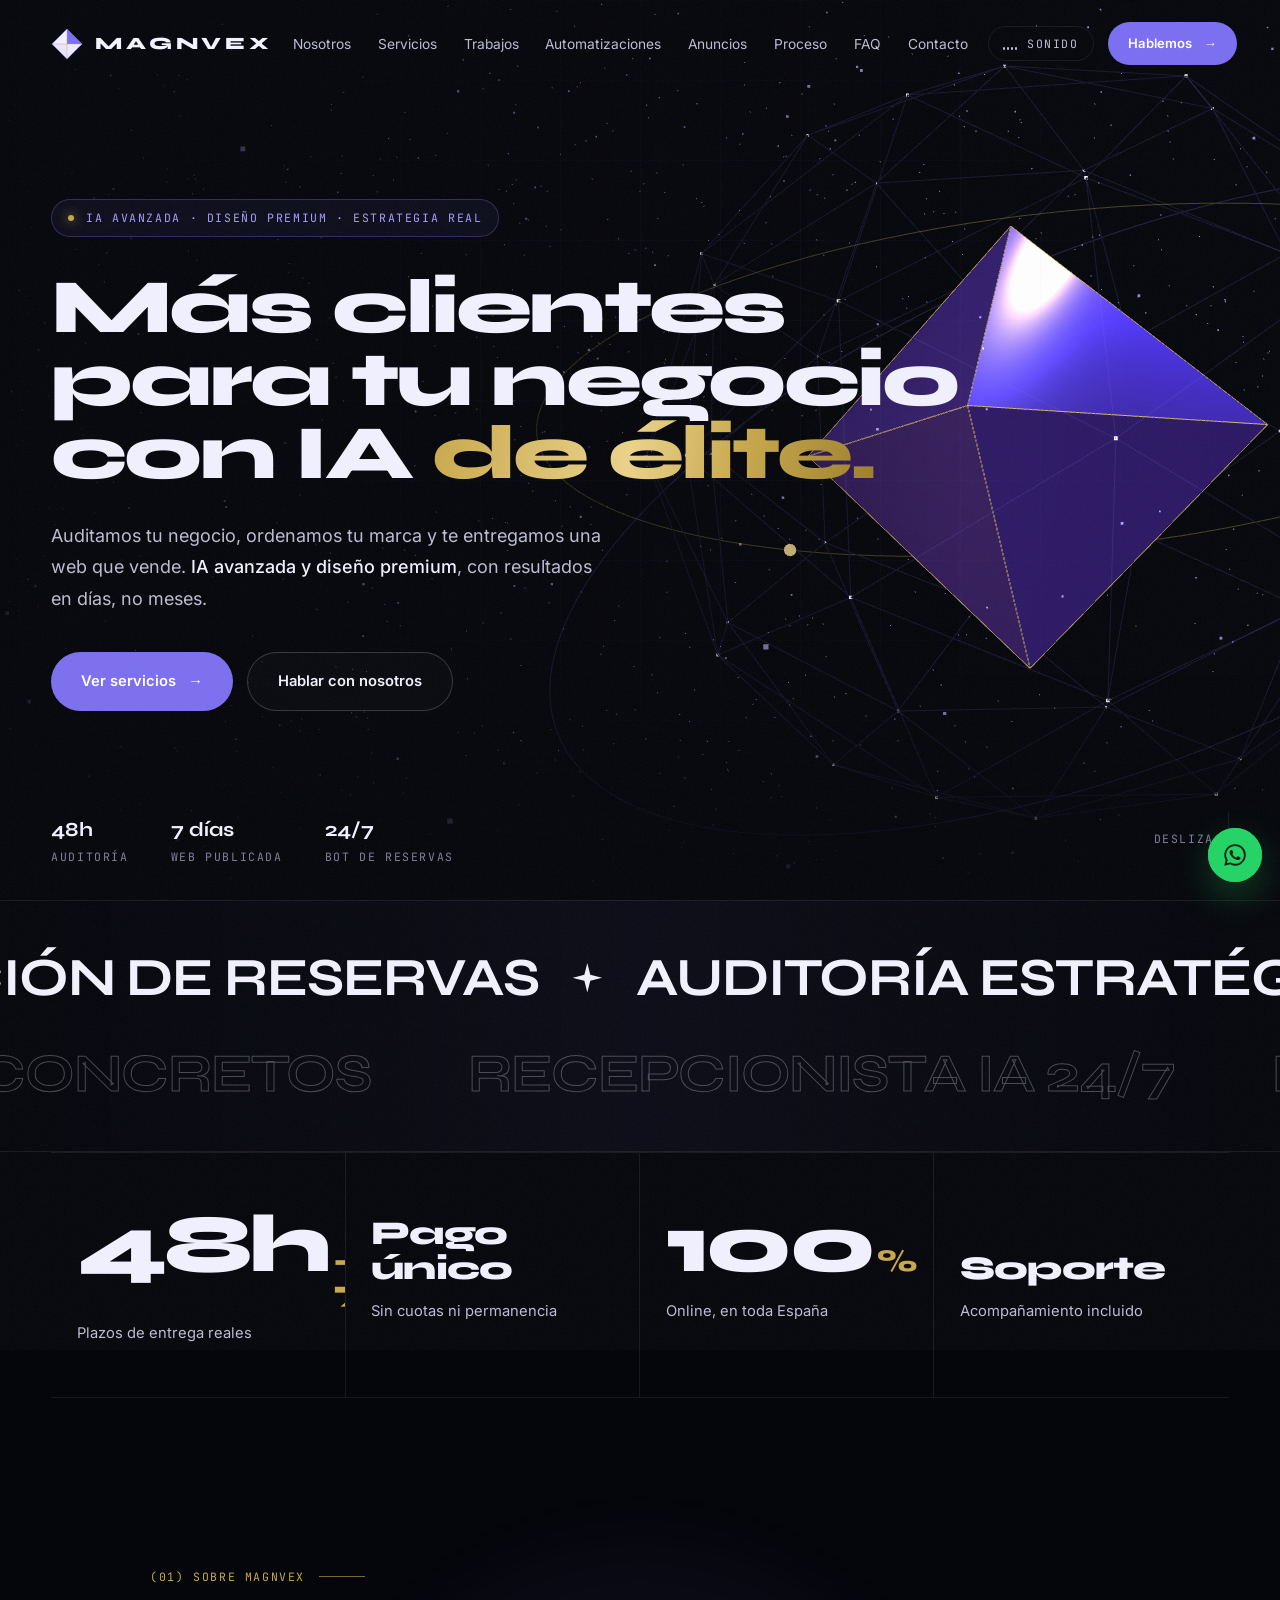
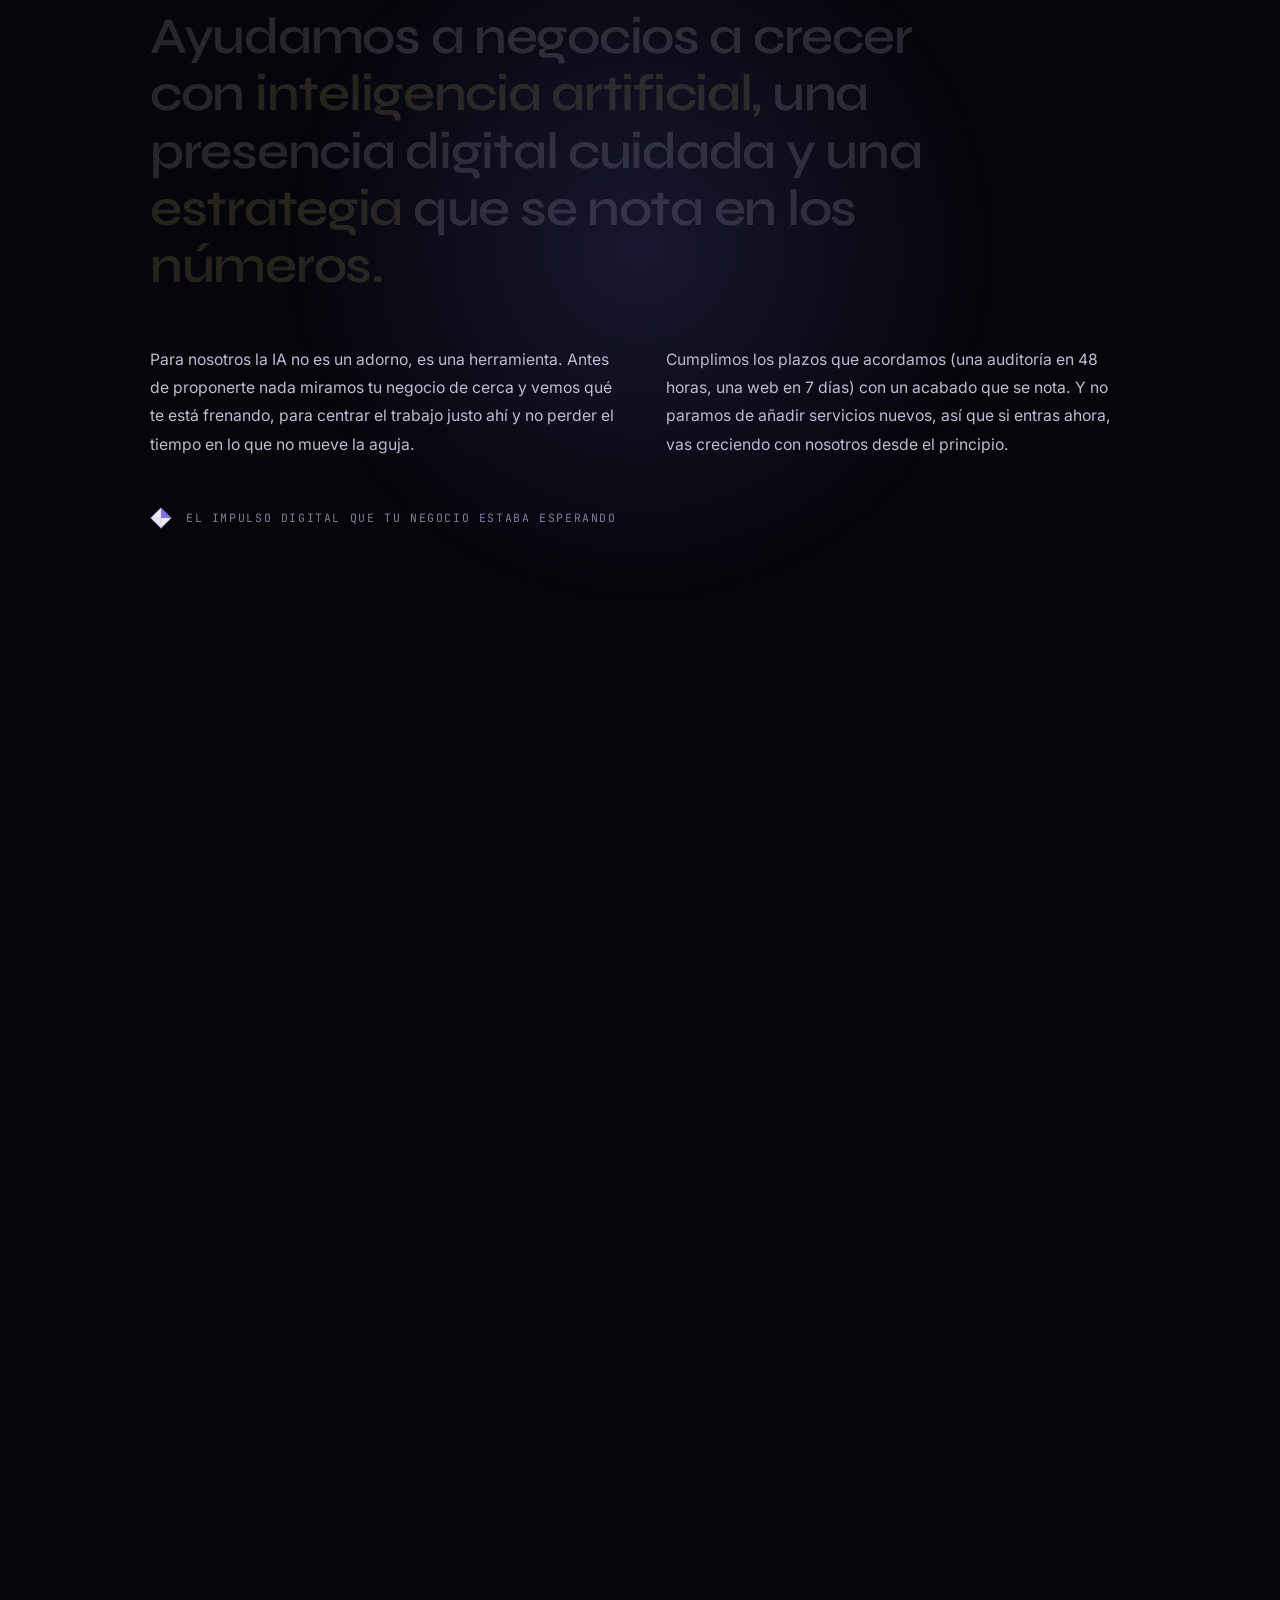
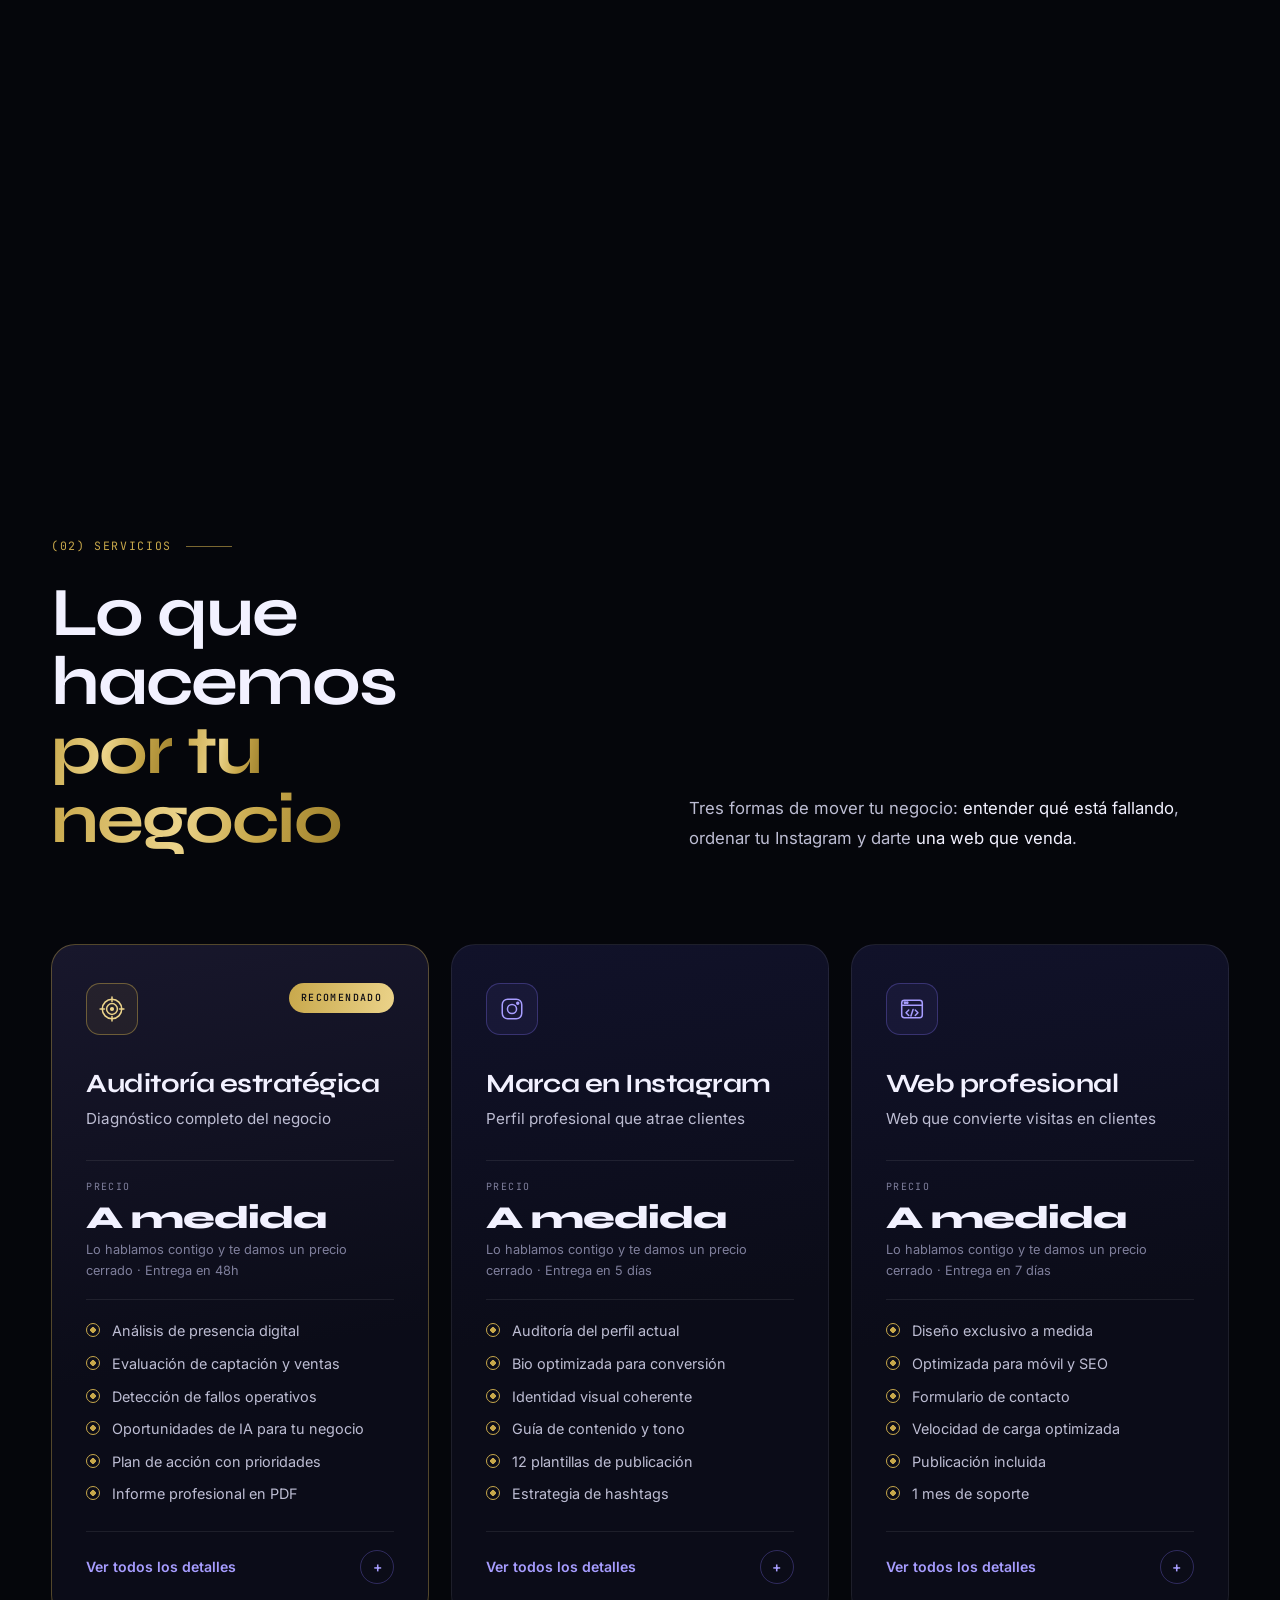
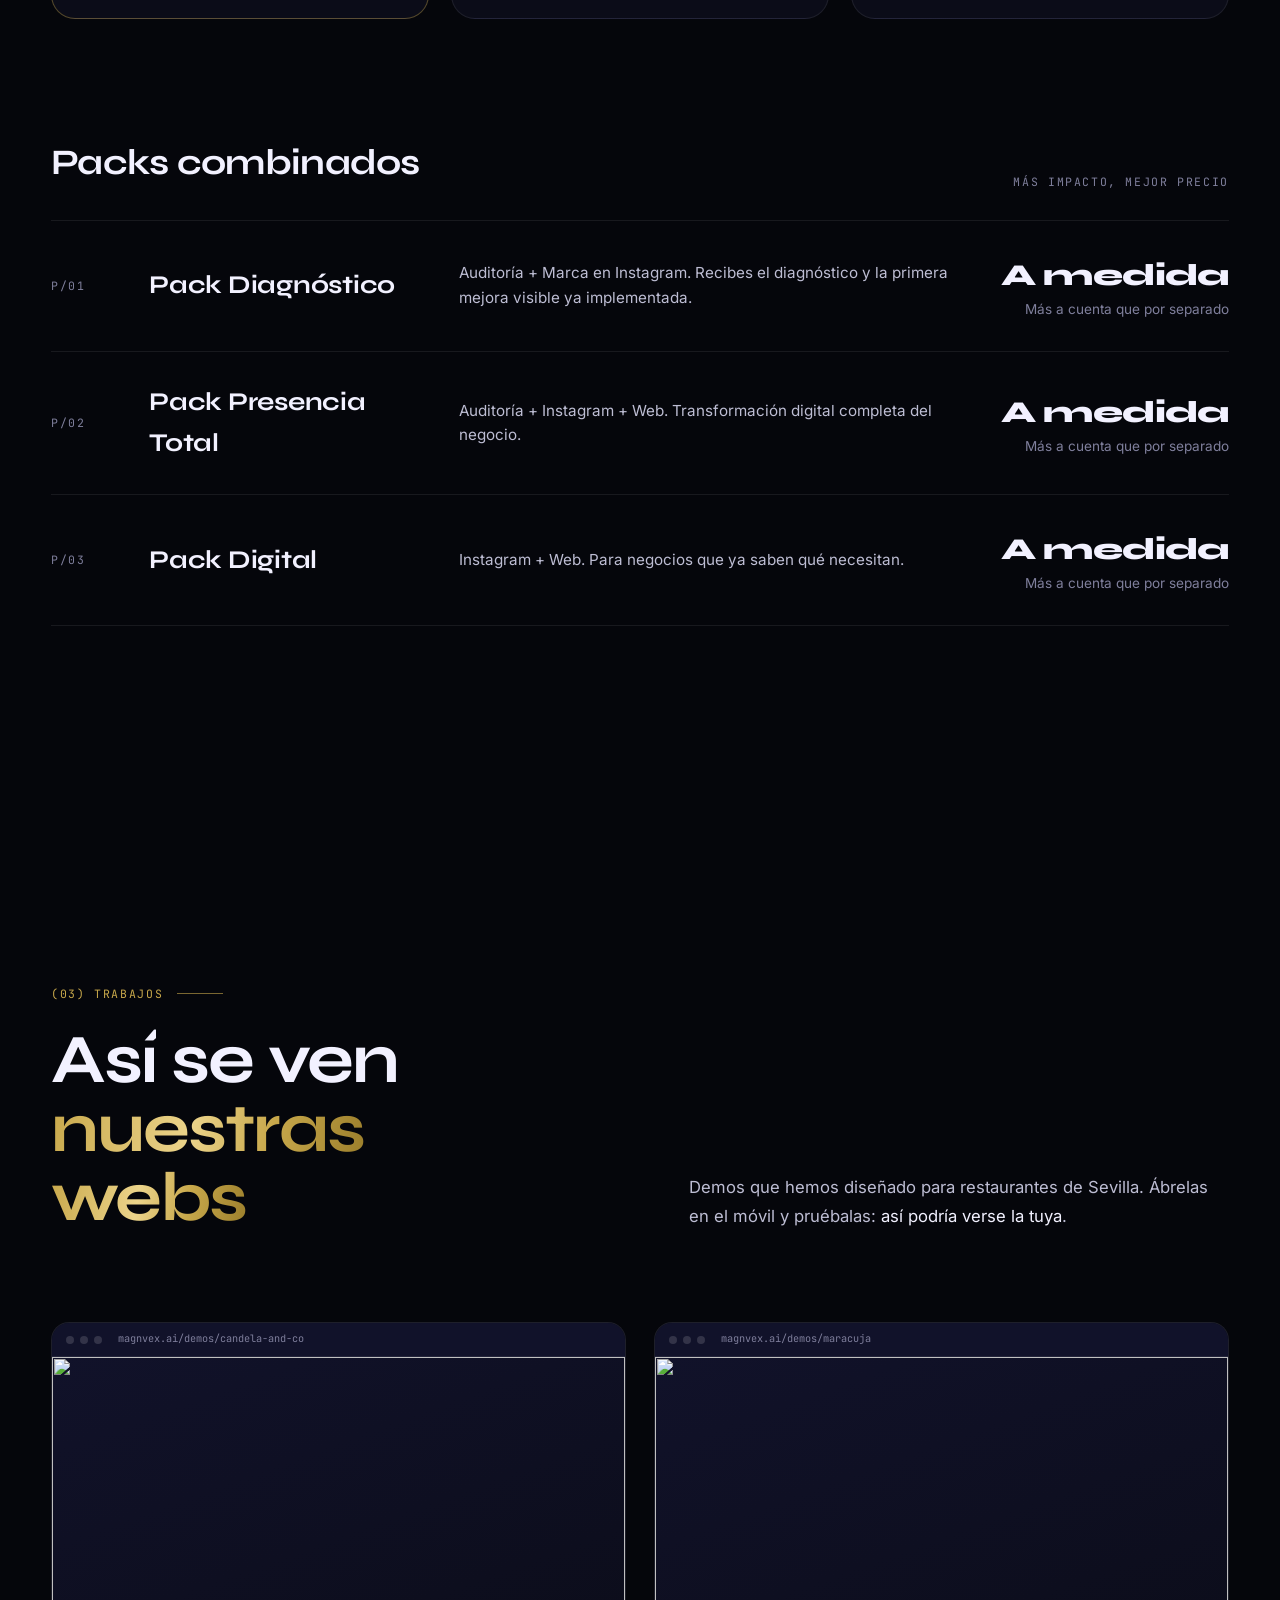
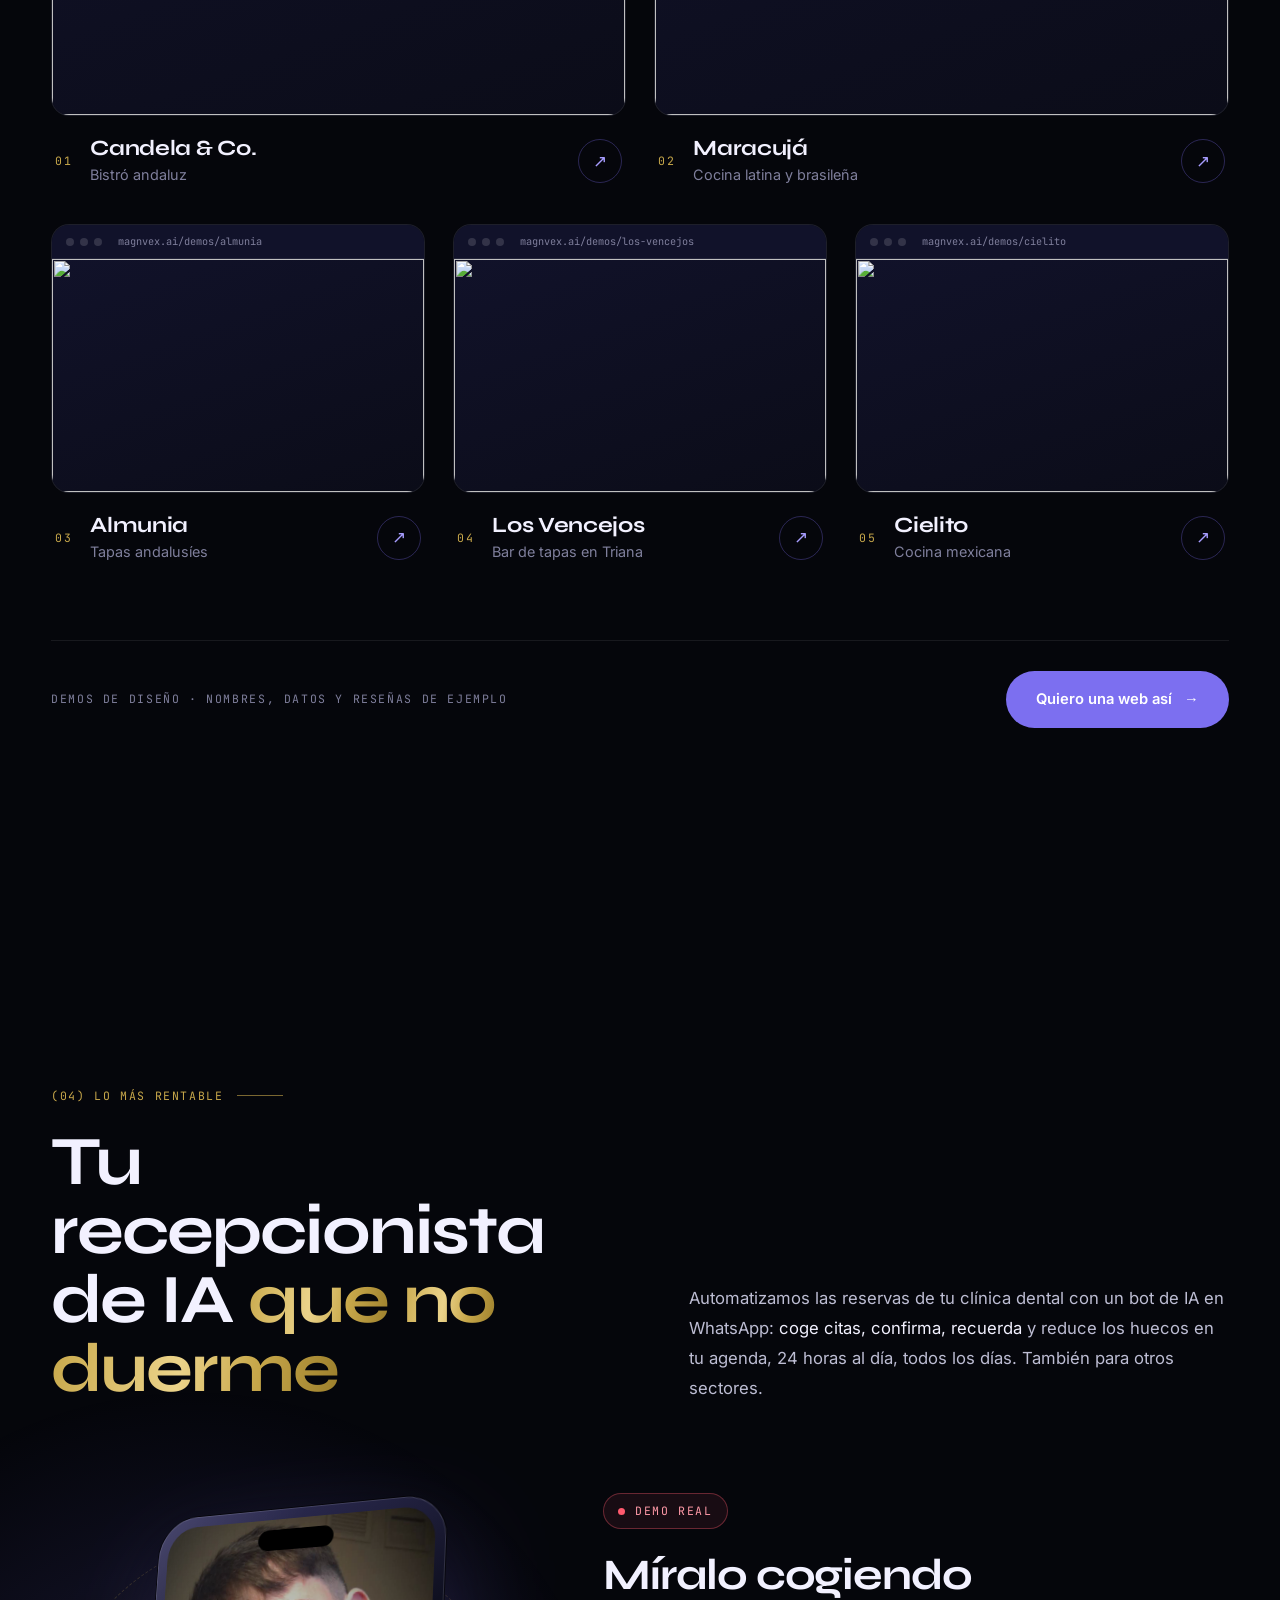
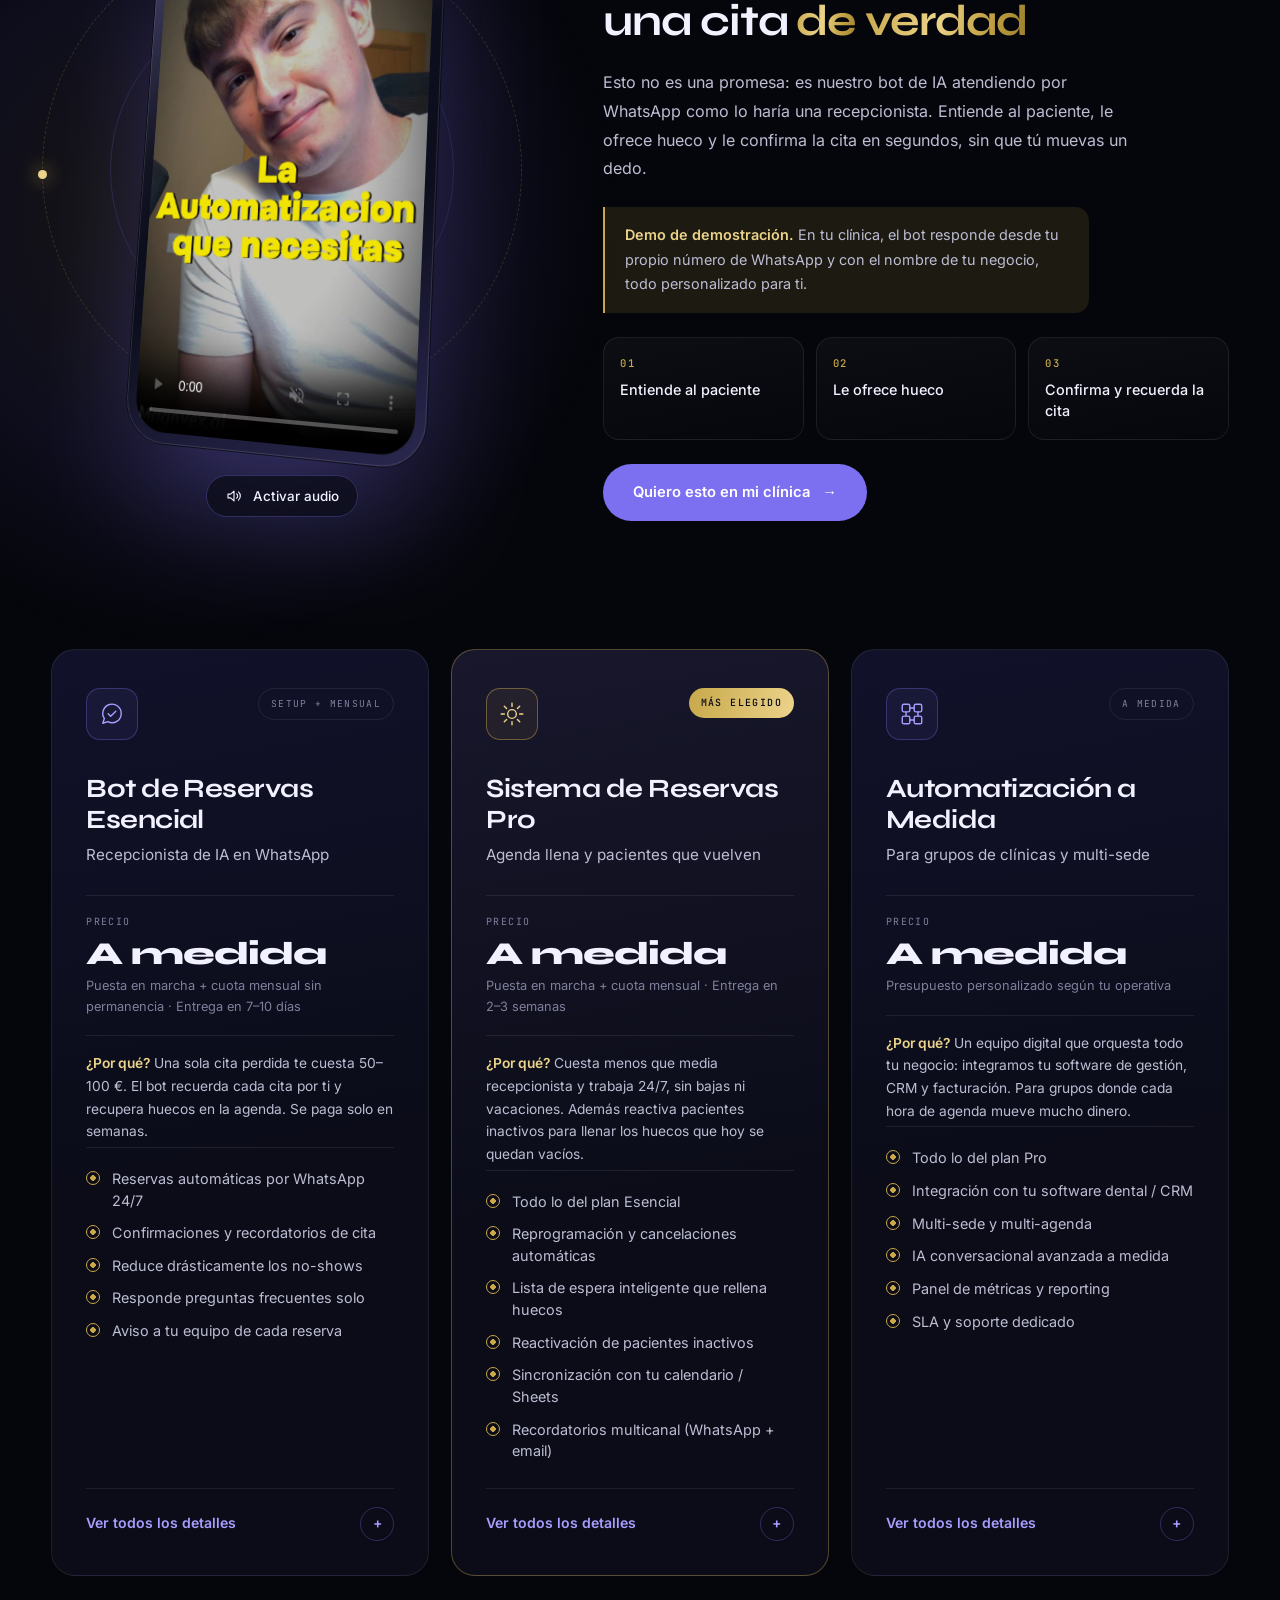
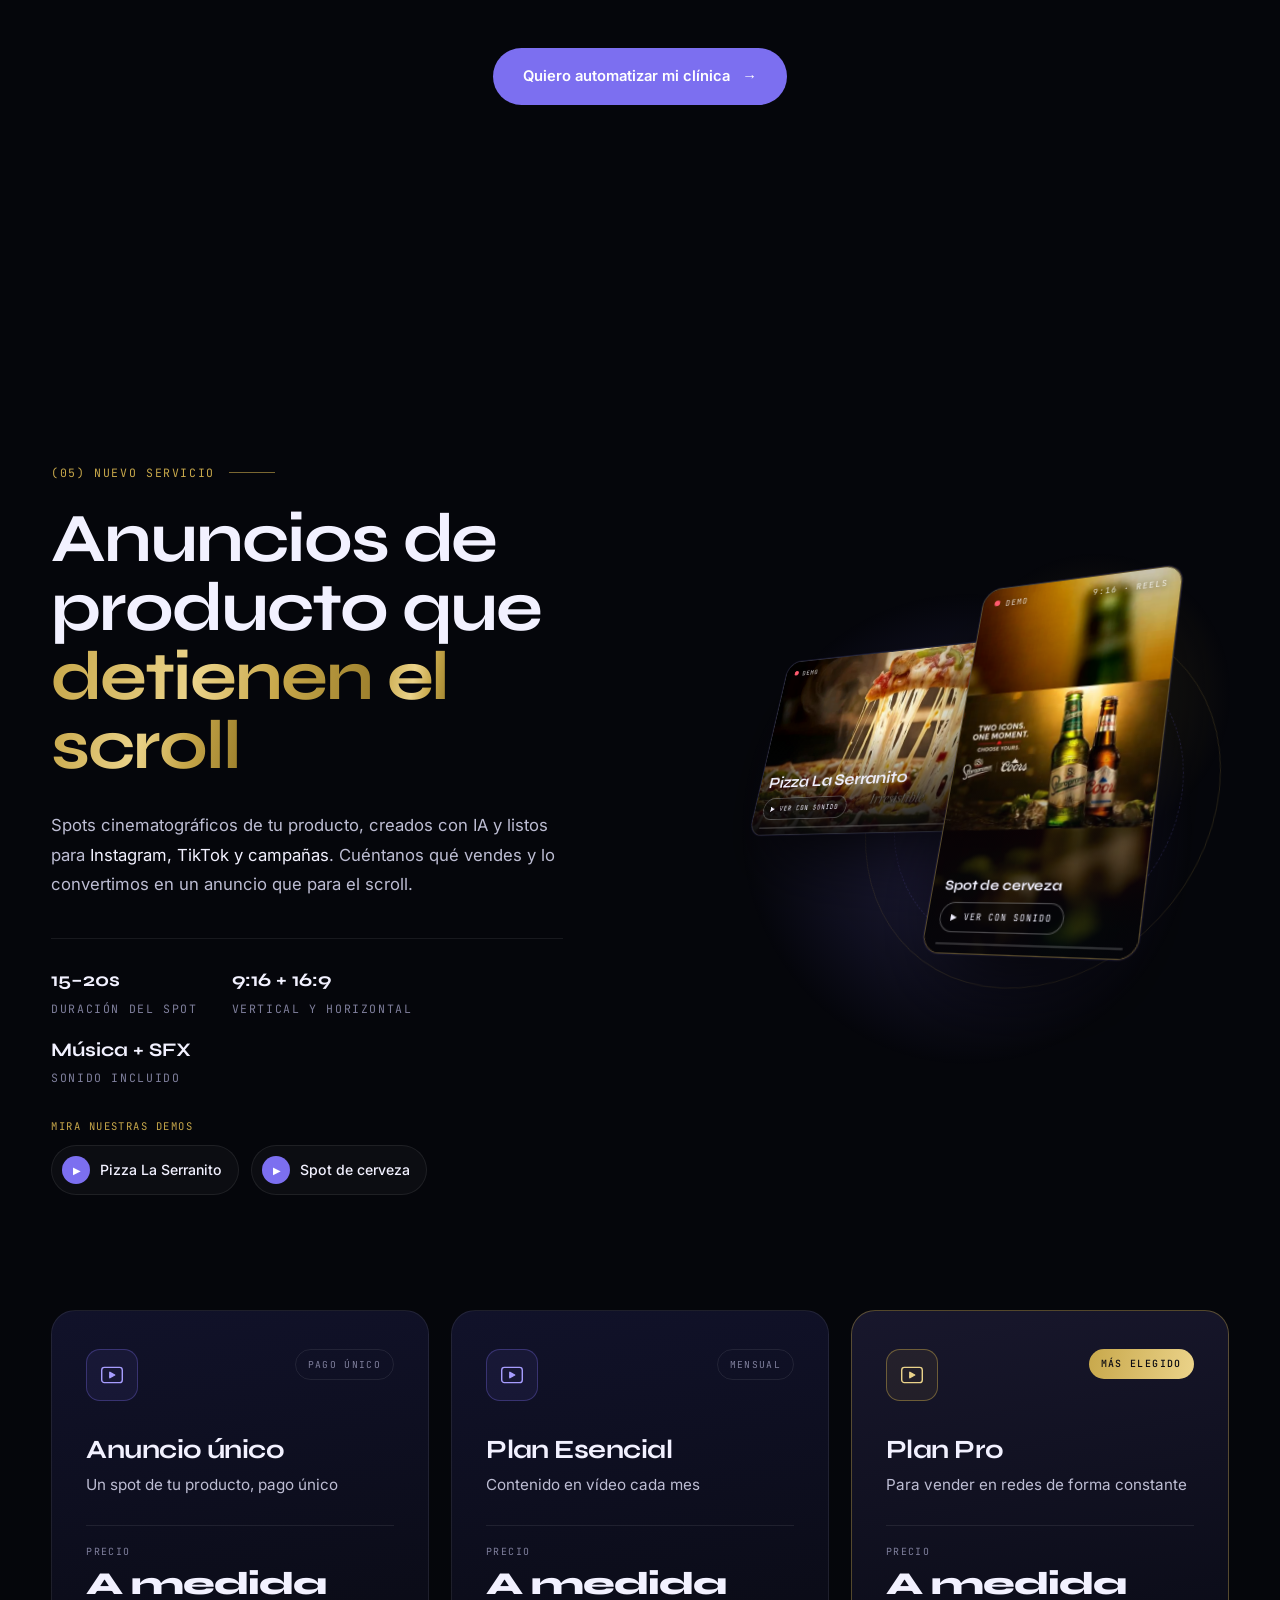
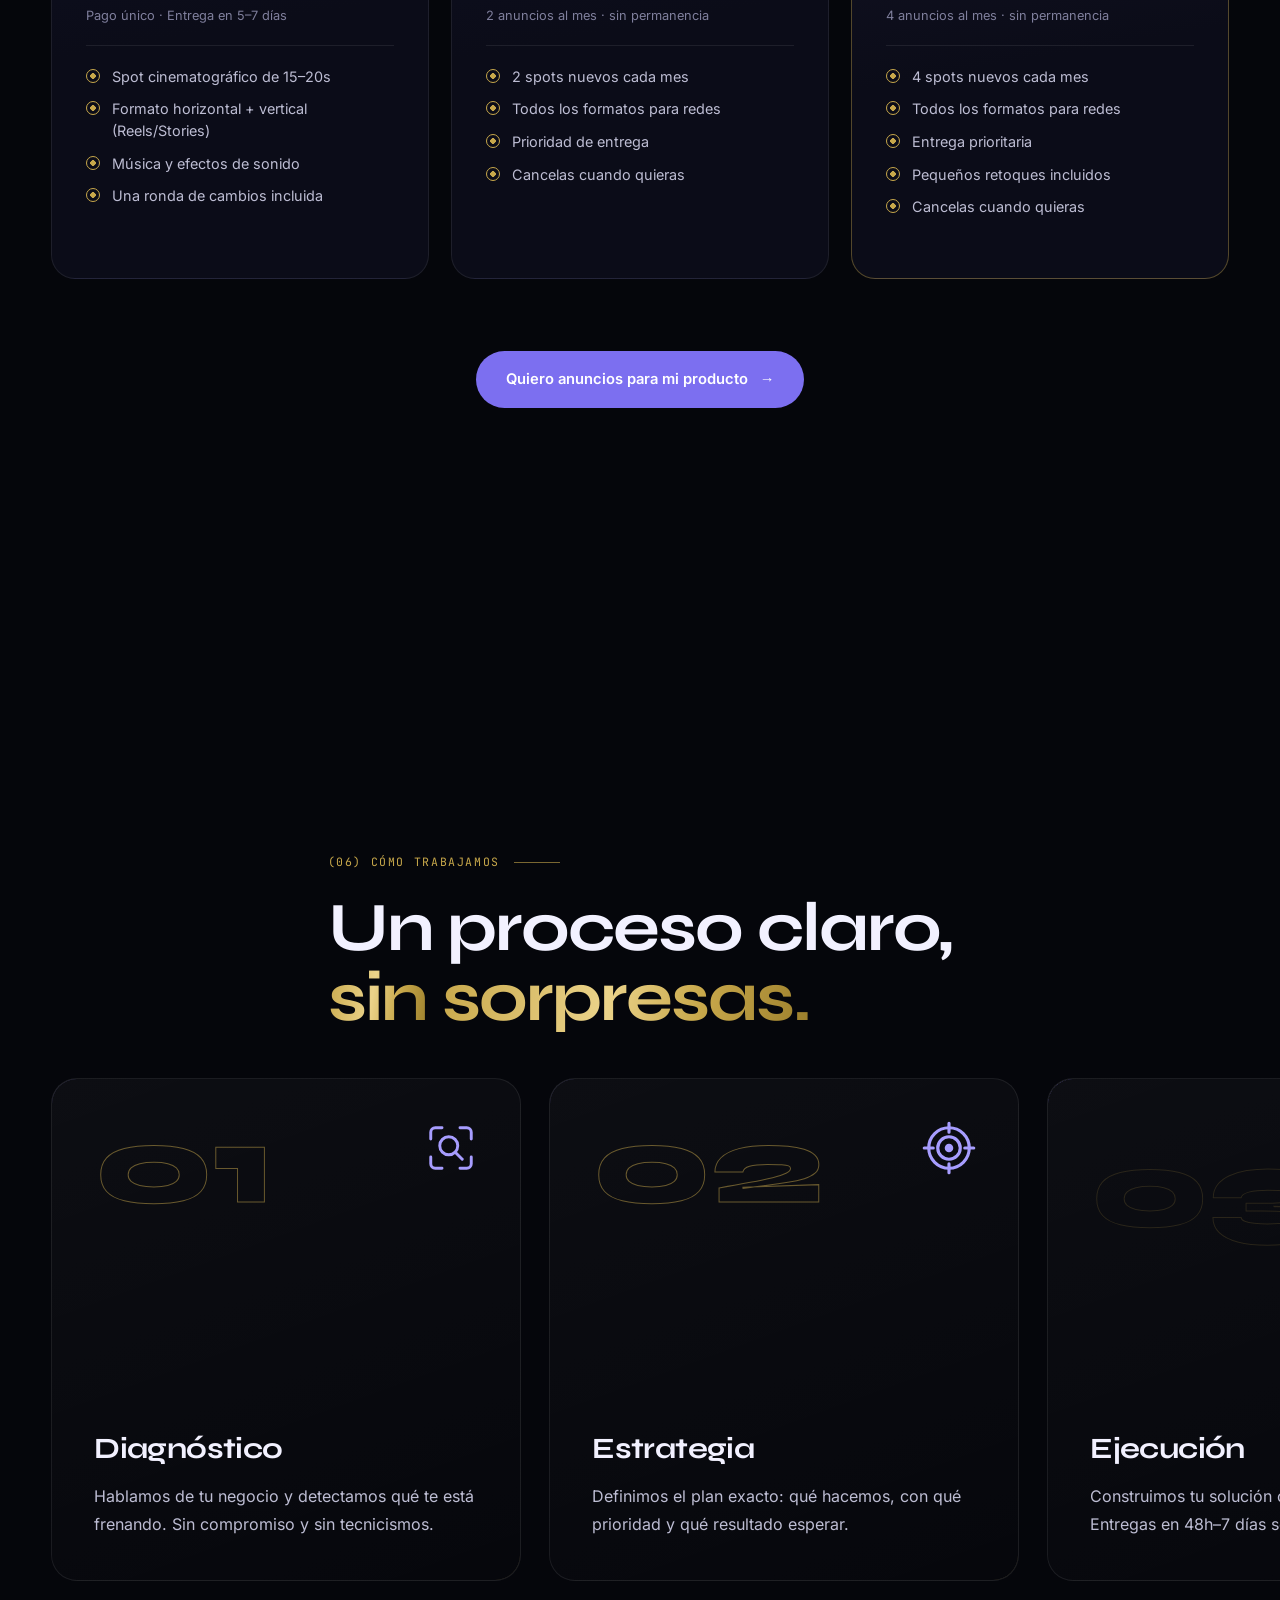
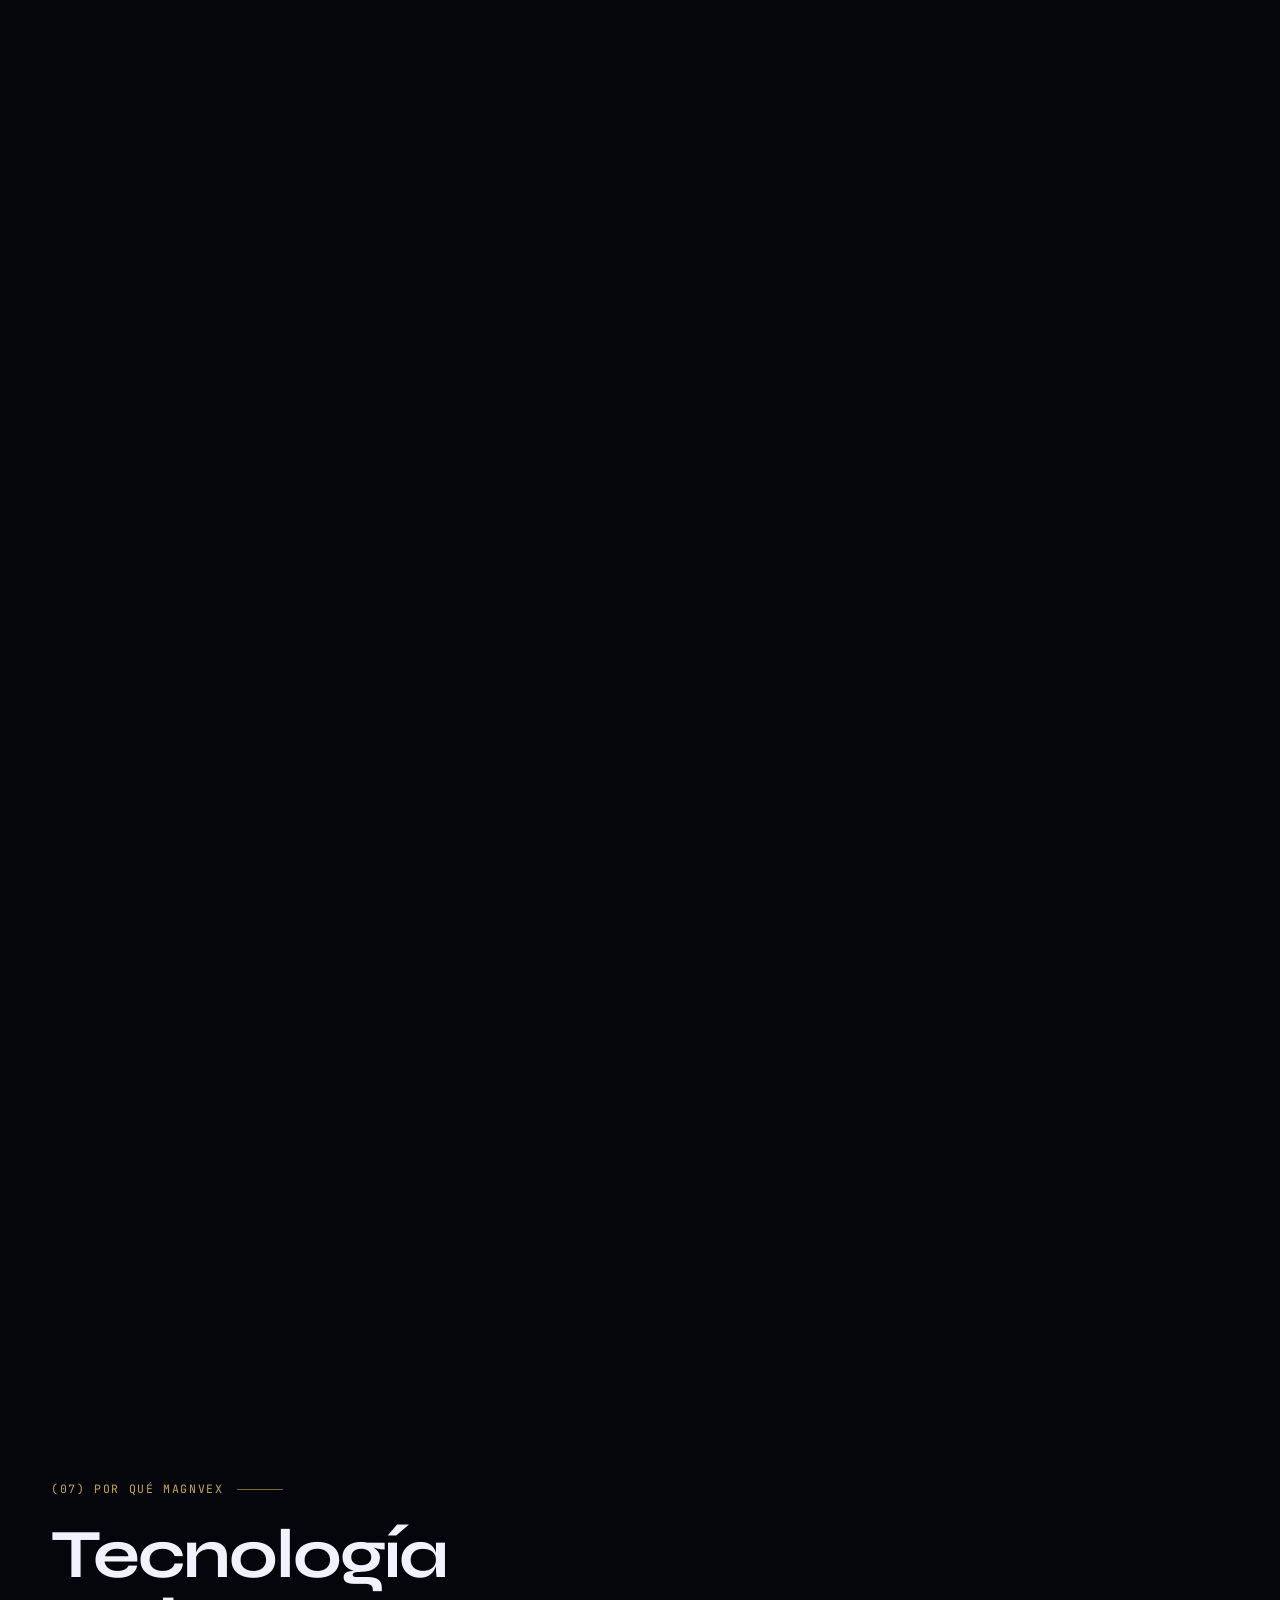
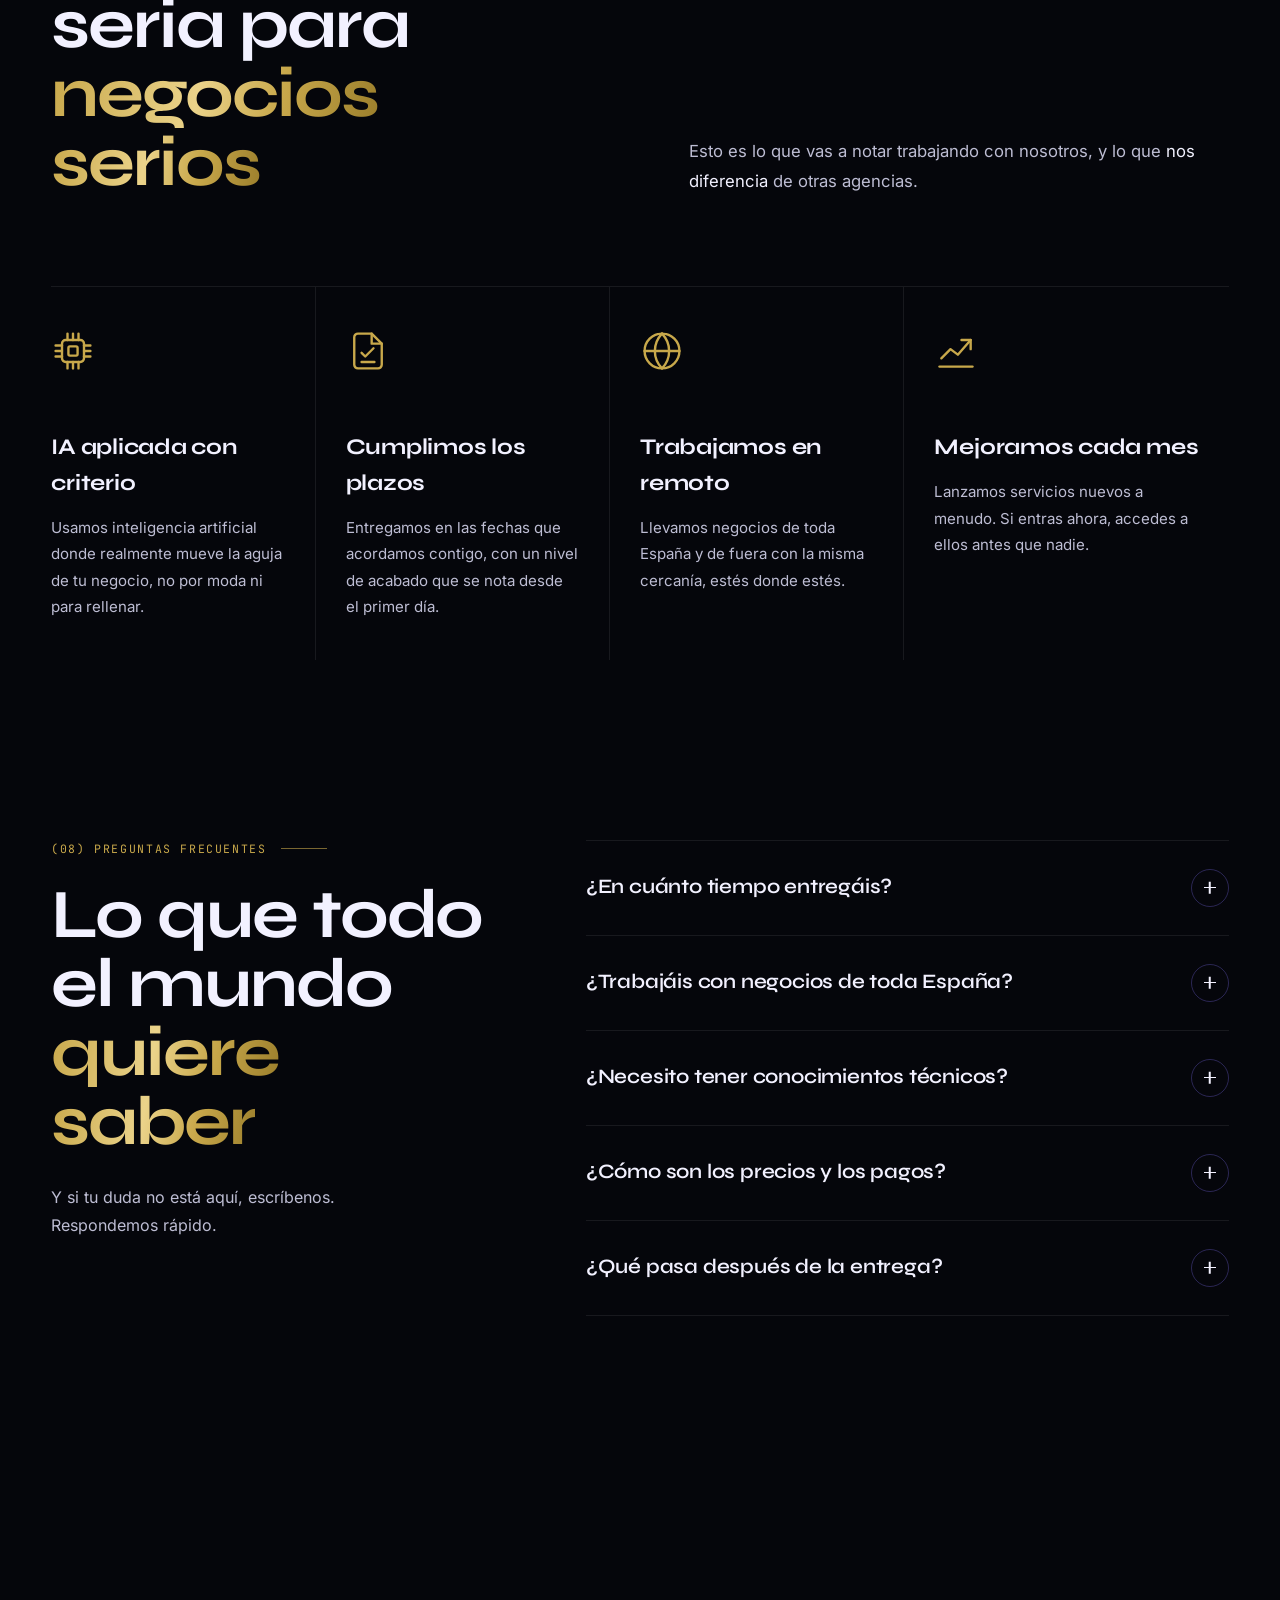
==== commit 0e58cf73: "Añade la sección «Trabajos» con cinco demos de restaurantes Las demos se sirven desde /demos con nom" ====
--- a/index.html
+++ b/index.html
@@ -150,6 +150,7 @@
     <ul class="nav-links" id="nav-links">
       <li><a href="#nosotros">Nosotros</a></li>
       <li><a href="#servicios">Servicios</a></li>
+      <li><a href="#trabajos">Trabajos</a></li>
       <li><a href="#automatizaciones">Automatizaciones</a></li>
       <li><a href="#anuncios">Anuncios</a></li>
       <li><a href="#proceso">Proceso</a></li>
@@ -283,12 +284,87 @@
   </div>
 </section>
 
+<section class="section work" id="trabajos">
+  <div class="wrap">
+    <div class="sec-head">
+      <div>
+        <div class="sec-index mono">(03) Trabajos</div>
+        <h2 class="sec-title split">Así se ven <span class="gold">nuestras webs</span></h2>
+      </div>
+      <p class="sec-sub rv">Demos que hemos diseñado para restaurantes de Sevilla. Ábrelas en el móvil y pruébalas: <em>así podría verse la tuya</em>.</p>
+    </div>
+
+    <div class="work-grid">
+      <a class="work-card rv" href="demos/candela-and-co/" target="_blank" rel="noopener" aria-label="Abrir la demo de Candela &amp; Co., bistró andaluz (se abre en otra pestaña)">
+        <div class="work-frame">
+          <div class="work-bar" aria-hidden="true"><i></i><i></i><i></i><span>magnvex.ai/demos/candela-and-co</span></div>
+          <div class="work-shot"><img src="assets/media/demos/candela-and-co.webp" alt="" width="880" height="1650" loading="lazy" decoding="async"></div>
+        </div>
+        <div class="work-meta">
+          <span class="work-n mono">01</span>
+          <div class="work-txt"><h3>Candela &amp; Co.</h3><p>Bistró andaluz</p></div>
+          <span class="work-go" aria-hidden="true">↗</span>
+        </div>
+      </a>
+      <a class="work-card rv" href="demos/maracuja/" target="_blank" rel="noopener" aria-label="Abrir la demo de Maracujá, cocina latina y brasileña (se abre en otra pestaña)">
+        <div class="work-frame">
+          <div class="work-bar" aria-hidden="true"><i></i><i></i><i></i><span>magnvex.ai/demos/maracuja</span></div>
+          <div class="work-shot"><img src="assets/media/demos/maracuja.webp" alt="" width="880" height="1650" loading="lazy" decoding="async"></div>
+        </div>
+        <div class="work-meta">
+          <span class="work-n mono">02</span>
+          <div class="work-txt"><h3>Maracujá</h3><p>Cocina latina y brasileña</p></div>
+          <span class="work-go" aria-hidden="true">↗</span>
+        </div>
+      </a>
+      <a class="work-card rv" href="demos/almunia/" target="_blank" rel="noopener" aria-label="Abrir la demo de Almunia, tapas andalusíes (se abre en otra pestaña)">
+        <div class="work-frame">
+          <div class="work-bar" aria-hidden="true"><i></i><i></i><i></i><span>magnvex.ai/demos/almunia</span></div>
+          <div class="work-shot"><img src="assets/media/demos/almunia.webp" alt="" width="880" height="1650" loading="lazy" decoding="async"></div>
+        </div>
+        <div class="work-meta">
+          <span class="work-n mono">03</span>
+          <div class="work-txt"><h3>Almunia</h3><p>Tapas andalusíes</p></div>
+          <span class="work-go" aria-hidden="true">↗</span>
+        </div>
+      </a>
+      <a class="work-card rv" href="demos/los-vencejos/" target="_blank" rel="noopener" aria-label="Abrir la demo de Los Vencejos, bar de tapas en triana (se abre en otra pestaña)">
+        <div class="work-frame">
+          <div class="work-bar" aria-hidden="true"><i></i><i></i><i></i><span>magnvex.ai/demos/los-vencejos</span></div>
+          <div class="work-shot"><img src="assets/media/demos/los-vencejos.webp" alt="" width="880" height="1650" loading="lazy" decoding="async"></div>
+        </div>
+        <div class="work-meta">
+          <span class="work-n mono">04</span>
+          <div class="work-txt"><h3>Los Vencejos</h3><p>Bar de tapas en Triana</p></div>
+          <span class="work-go" aria-hidden="true">↗</span>
+        </div>
+      </a>
+      <a class="work-card rv" href="demos/cielito/" target="_blank" rel="noopener" aria-label="Abrir la demo de Cielito, cocina mexicana (se abre en otra pestaña)">
+        <div class="work-frame">
+          <div class="work-bar" aria-hidden="true"><i></i><i></i><i></i><span>magnvex.ai/demos/cielito</span></div>
+          <div class="work-shot"><img src="assets/media/demos/cielito.webp" alt="" width="880" height="1650" loading="lazy" decoding="async"></div>
+        </div>
+        <div class="work-meta">
+          <span class="work-n mono">05</span>
+          <div class="work-txt"><h3>Cielito</h3><p>Cocina mexicana</p></div>
+          <span class="work-go" aria-hidden="true">↗</span>
+        </div>
+      </a>
+    </div>
+
+    <div class="work-foot rv">
+      <p class="work-note mono">Demos de diseño · Nombres, datos y reseñas de ejemplo</p>
+      <a href="#contacto" class="btn btn-primary magnetic">Quiero una web así <span class="arrow">→</span></a>
+    </div>
+  </div>
+</section>
+
 <section class="section auto" id="automatizaciones">
   <div class="auto-glow" data-speed="-0.2" aria-hidden="true"></div>
   <div class="wrap">
     <div class="sec-head">
       <div>
-        <div class="sec-index mono">(03) Lo más rentable</div>
+        <div class="sec-index mono">(04) Lo más rentable</div>
         <h2 class="sec-title split">Tu recepcionista de IA <span class="gold">que no duerme</span></h2>
       </div>
       <p class="sec-sub rv">Automatizamos las reservas de tu clínica dental con un bot de IA en WhatsApp: <em>coge citas, confirma, recuerda</em> y reduce los huecos en tu agenda, 24 horas al día, todos los días. También para otros sectores.</p>
@@ -354,7 +430,7 @@
   <div class="wrap">
     <div class="ads-intro">
       <div class="ads-copy">
-        <div class="sec-index mono">(04) Nuevo servicio</div>
+        <div class="sec-index mono">(05) Nuevo servicio</div>
         <h2 class="sec-title split">Anuncios de producto que <span class="gold">detienen el scroll</span></h2>
         <p class="sec-sub rv">Spots cinematográficos de tu producto, creados con IA y listos para <em>Instagram, TikTok y campañas</em>. Cuéntanos qué vendes y lo convertimos en un anuncio que para el scroll.</p>
         <ul class="ads-specs mono rv">
@@ -417,7 +493,7 @@
 <section class="pillars" id="proceso">
   <div class="pillars-pin">
     <div class="wrap pillars-head">
-      <div class="sec-index mono">(05) Cómo trabajamos</div>
+      <div class="sec-index mono">(06) Cómo trabajamos</div>
       <h2 class="sec-title split">Un proceso claro,<br><span class="gold">sin sorpresas.</span></h2>
     </div>
     <div class="pillars-track" id="pillars-track">
@@ -455,7 +531,7 @@
   <div class="wrap">
     <div class="sec-head">
       <div>
-        <div class="sec-index mono">(06) Por qué Magnvex</div>
+        <div class="sec-index mono">(07) Por qué Magnvex</div>
         <h2 class="sec-title split">Tecnología seria para <span class="gold">negocios serios</span></h2>
       </div>
       <p class="sec-sub rv">Esto es lo que vas a notar trabajando con nosotros, y lo que <em>nos diferencia</em> de otras agencias.</p>
@@ -472,7 +548,7 @@
 <section class="section" id="faq" style="padding-top:0">
   <div class="wrap faq-grid">
     <div>
-      <div class="sec-index mono">(07) Preguntas frecuentes</div>
+      <div class="sec-index mono">(08) Preguntas frecuentes</div>
       <h2 class="sec-title split">Lo que todo el mundo <span class="gold">quiere saber</span></h2>
       <p class="faq-sub rv">Y si tu duda no está aquí, escríbenos. Respondemos rápido.</p>
     </div>
@@ -493,7 +569,7 @@
     <polygon points="100,22 22,100 100,178 178,100" fill="none" stroke="rgba(124,111,240,.25)" stroke-width=".3"/>
   </svg>
   <div class="wrap" style="position:relative">
-    <div class="sec-index mono" style="justify-content:center">(08) Siguiente paso</div>
+    <div class="sec-index mono" style="justify-content:center">(09) Siguiente paso</div>
     <h2 class="split">Hablemos de<br><span class="gold">tu negocio.</span></h2>
     <p class="sub rv">Cuéntanos en qué punto está tu negocio y qué necesitas. Te respondemos en menos de 24 horas, sin compromiso.</p>
     <a href="#contacto" class="btn btn-primary magnetic rv">Empezar ahora <span class="arrow">→</span></a>
@@ -503,7 +579,7 @@
 <section class="section" id="contacto" style="padding-top:0">
   <div class="wrap contact-grid">
     <div>
-      <div class="sec-index mono">(09) Contacto</div>
+      <div class="sec-index mono">(10) Contacto</div>
       <h2 class="sec-title split">Escríbenos.<br><span class="gold">Te respondemos.</span></h2>
       <div class="channels">
         <a href="https://wa.me/34678827944?text=Hola%20Magnvex%2C%20me%20gustar%C3%ADa%20m%C3%A1s%20informaci%C3%B3n%20sobre%20vuestros%20servicios." target="_blank" rel="noopener noreferrer" class="channel rv"><div><div class="channel-lbl mono">WhatsApp</div><div class="channel-val">678 82 79 44</div></div><span class="go">↗</span></a>
--- a/assets/css/styles.css
+++ b/assets/css/styles.css
@@ -467,6 +467,39 @@
   .hero h1{font-size:clamp(1.9rem,8vw,3rem)}
 }
 
+/* trabajos (demos) */
+.work-grid{display:grid;grid-template-columns:repeat(6,1fr);gap:clamp(30px,3vw,44px) clamp(18px,2.2vw,30px)}
+.work-card{grid-column:span 2;display:flex;flex-direction:column;gap:20px;text-decoration:none;color:inherit;outline:none}
+.work-card:nth-child(-n+2){grid-column:span 3}
+.work-frame{position:relative;border-radius:18px;border:1px solid var(--line);background:var(--surface);overflow:hidden;transition:border-color .5s,transform .9s var(--ease),box-shadow .9s var(--ease)}
+.work-card:hover .work-frame,.work-card:focus-visible .work-frame{border-color:var(--violet-line);transform:translateY(-6px);box-shadow:0 34px 80px rgba(0,0,0,.5),0 0 0 1px rgba(124,111,240,.12)}
+.work-card:focus-visible .work-frame{outline:2px solid var(--violet-hi);outline-offset:4px}
+.work-bar{display:flex;align-items:center;gap:6px;height:34px;padding:0 14px;border-bottom:1px solid var(--line);background:var(--surface2)}
+.work-bar i{width:8px;height:8px;border-radius:50%;background:rgba(255,255,255,.14)}
+.work-bar span{margin-left:10px;font-family:var(--mono);font-size:.64rem;color:var(--text-muted);white-space:nowrap;overflow:hidden;text-overflow:ellipsis}
+.work-shot{position:relative;aspect-ratio:16/10;overflow:hidden;background:linear-gradient(160deg,var(--surface2),var(--surface))}
+.work-shot img{position:absolute;inset:0;width:100%;height:100%;object-fit:cover;object-position:50% 0;transition:object-position 7s cubic-bezier(.45,0,.25,1),transform 1.2s var(--ease)}
+.work-card:hover .work-shot img,.work-card:focus-visible .work-shot img,.work-card.panning .work-shot img{object-position:50% 100%}
+.work-meta{display:grid;grid-template-columns:auto 1fr auto;gap:18px;align-items:center;padding:0 4px}
+.work-n{color:var(--gold)}
+.work-txt h3{font-family:var(--display);font-weight:700;font-size:clamp(1.2rem,1.7vw,1.55rem);line-height:1.15;letter-spacing:-.015em;transition:transform .6s var(--ease)}
+.work-card:hover .work-txt h3{transform:translateX(6px)}
+.work-txt p{color:var(--text-muted);font-size:.9rem;margin-top:2px}
+.work-go{width:44px;height:44px;flex:none;border-radius:50%;border:1px solid var(--violet-line);display:flex;align-items:center;justify-content:center;color:var(--violet-hi);font-size:1.05rem;transition:transform .6s var(--ease),background .4s,color .4s}
+.work-card:hover .work-go,.work-card:focus-visible .work-go{transform:rotate(45deg);background:var(--violet);color:#fff}
+.work-foot{display:flex;justify-content:space-between;align-items:center;gap:24px;flex-wrap:wrap;margin-top:clamp(48px,6vw,80px);padding-top:30px;border-top:1px solid var(--line)}
+.work-note{color:var(--text-muted)}
+@media (max-width:900px){
+  .work-grid{grid-template-columns:1fr 1fr}
+  .work-card,.work-card:nth-child(-n+2){grid-column:span 1}
+  .work-card:first-child{grid-column:1/-1}
+}
+@media (max-width:600px){
+  .work-grid{grid-template-columns:1fr;gap:40px}
+  .work-card:first-child{grid-column:auto}
+  .work-foot{flex-direction:column;align-items:flex-start}
+}
+
 /* reveal fallbacks */
 .anim .rv{opacity:0;transform:translateY(40px)}
 
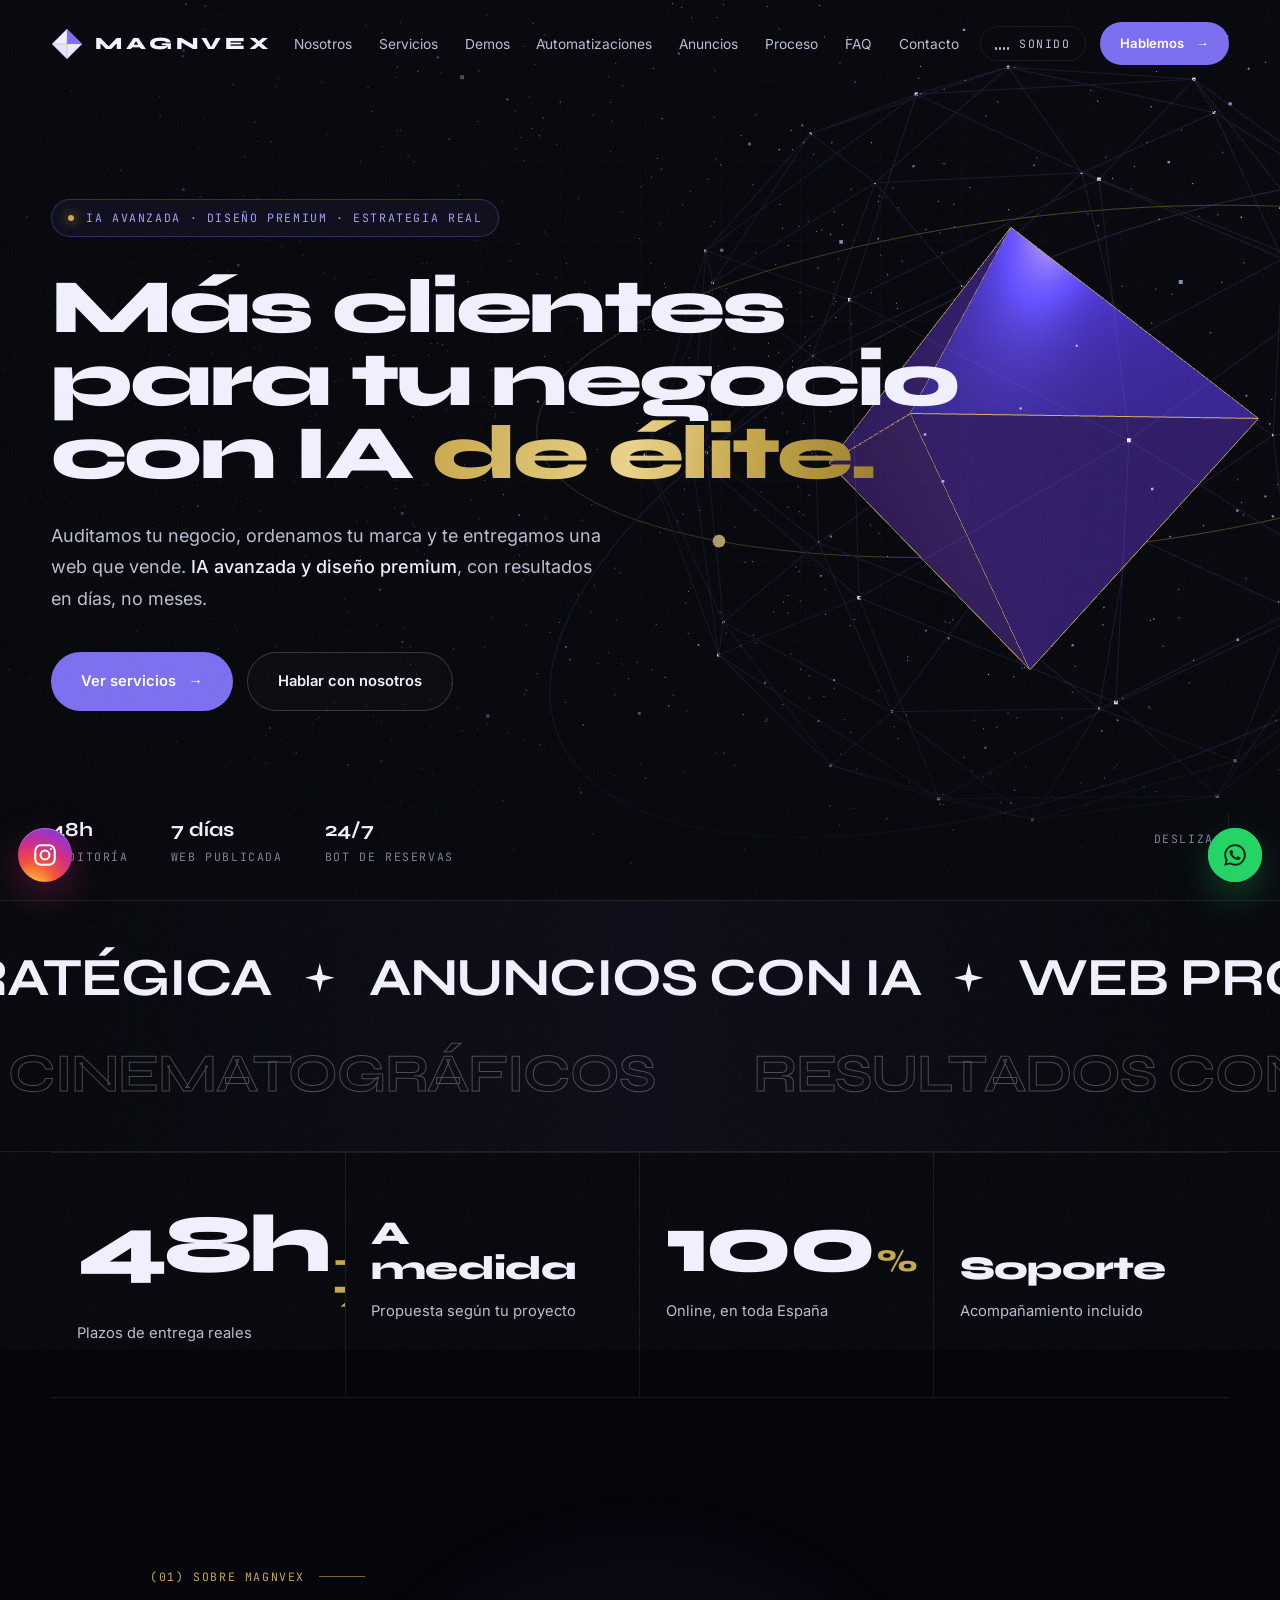
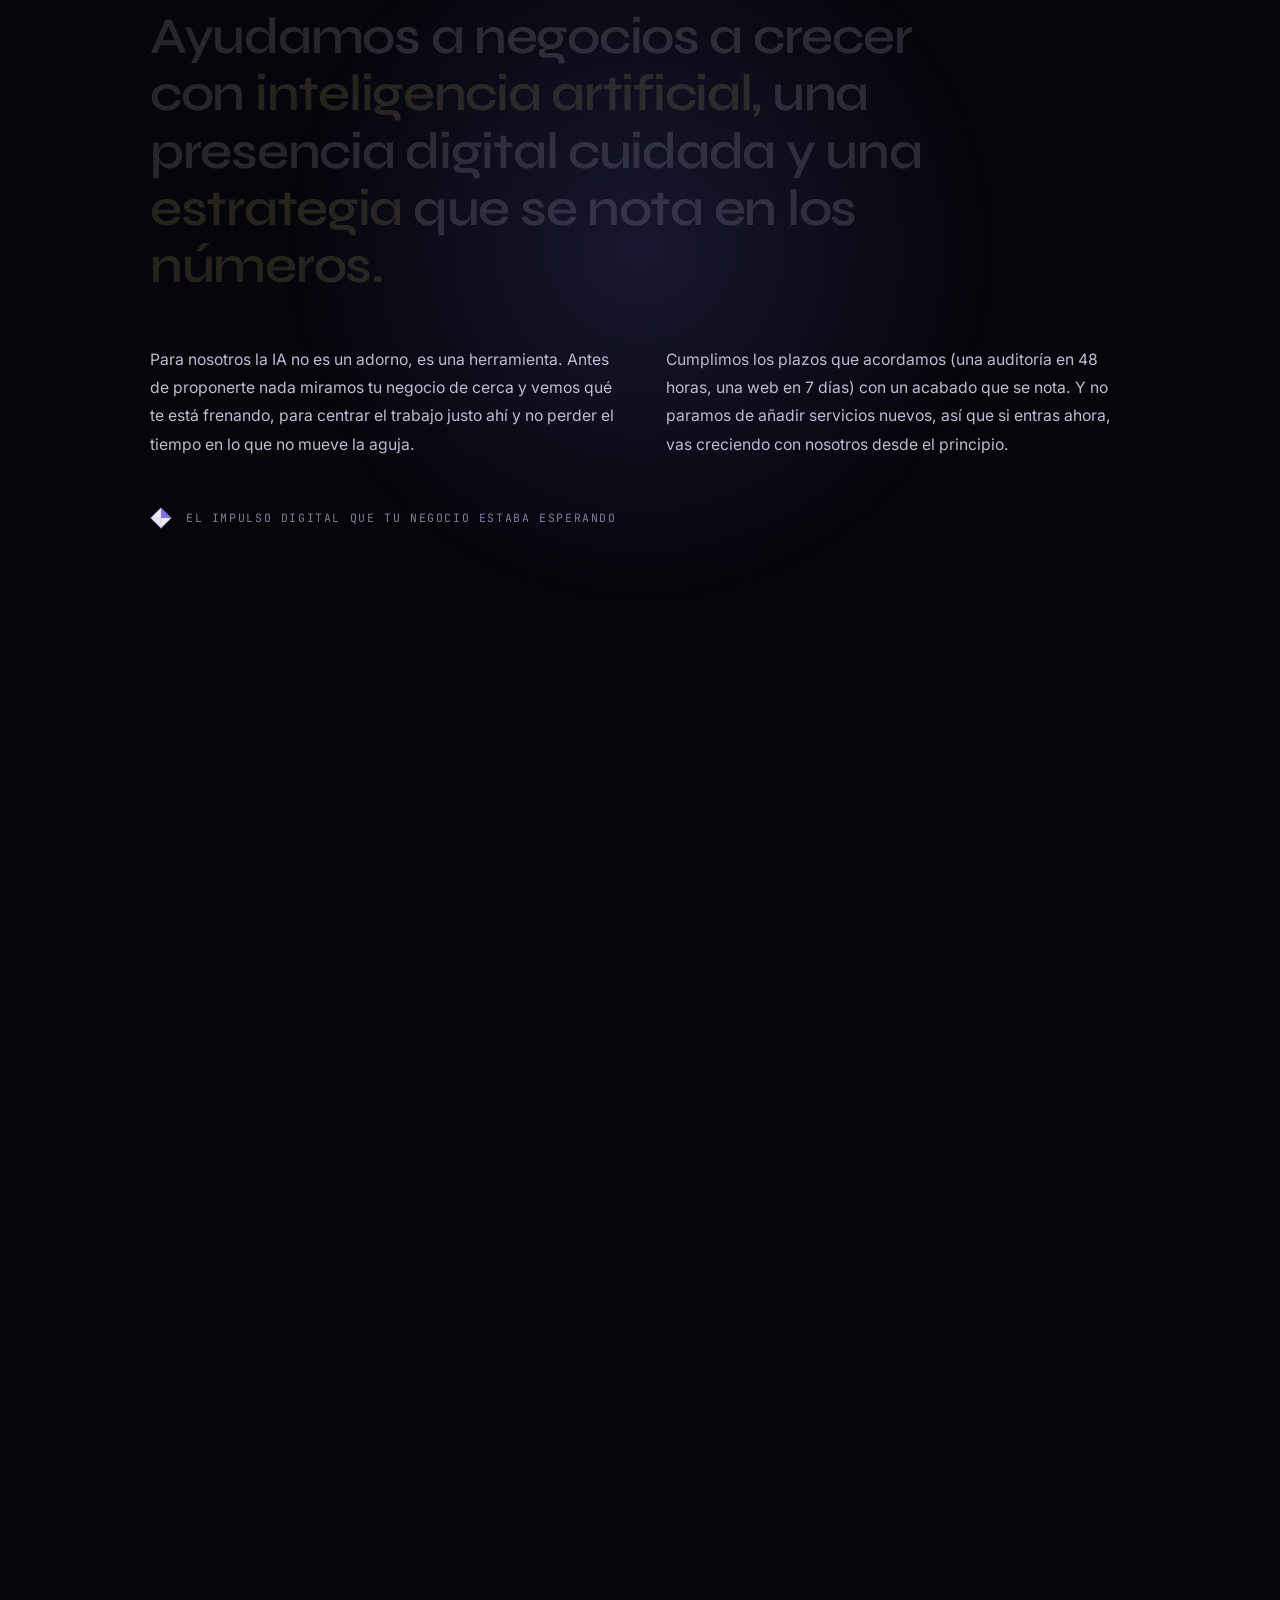
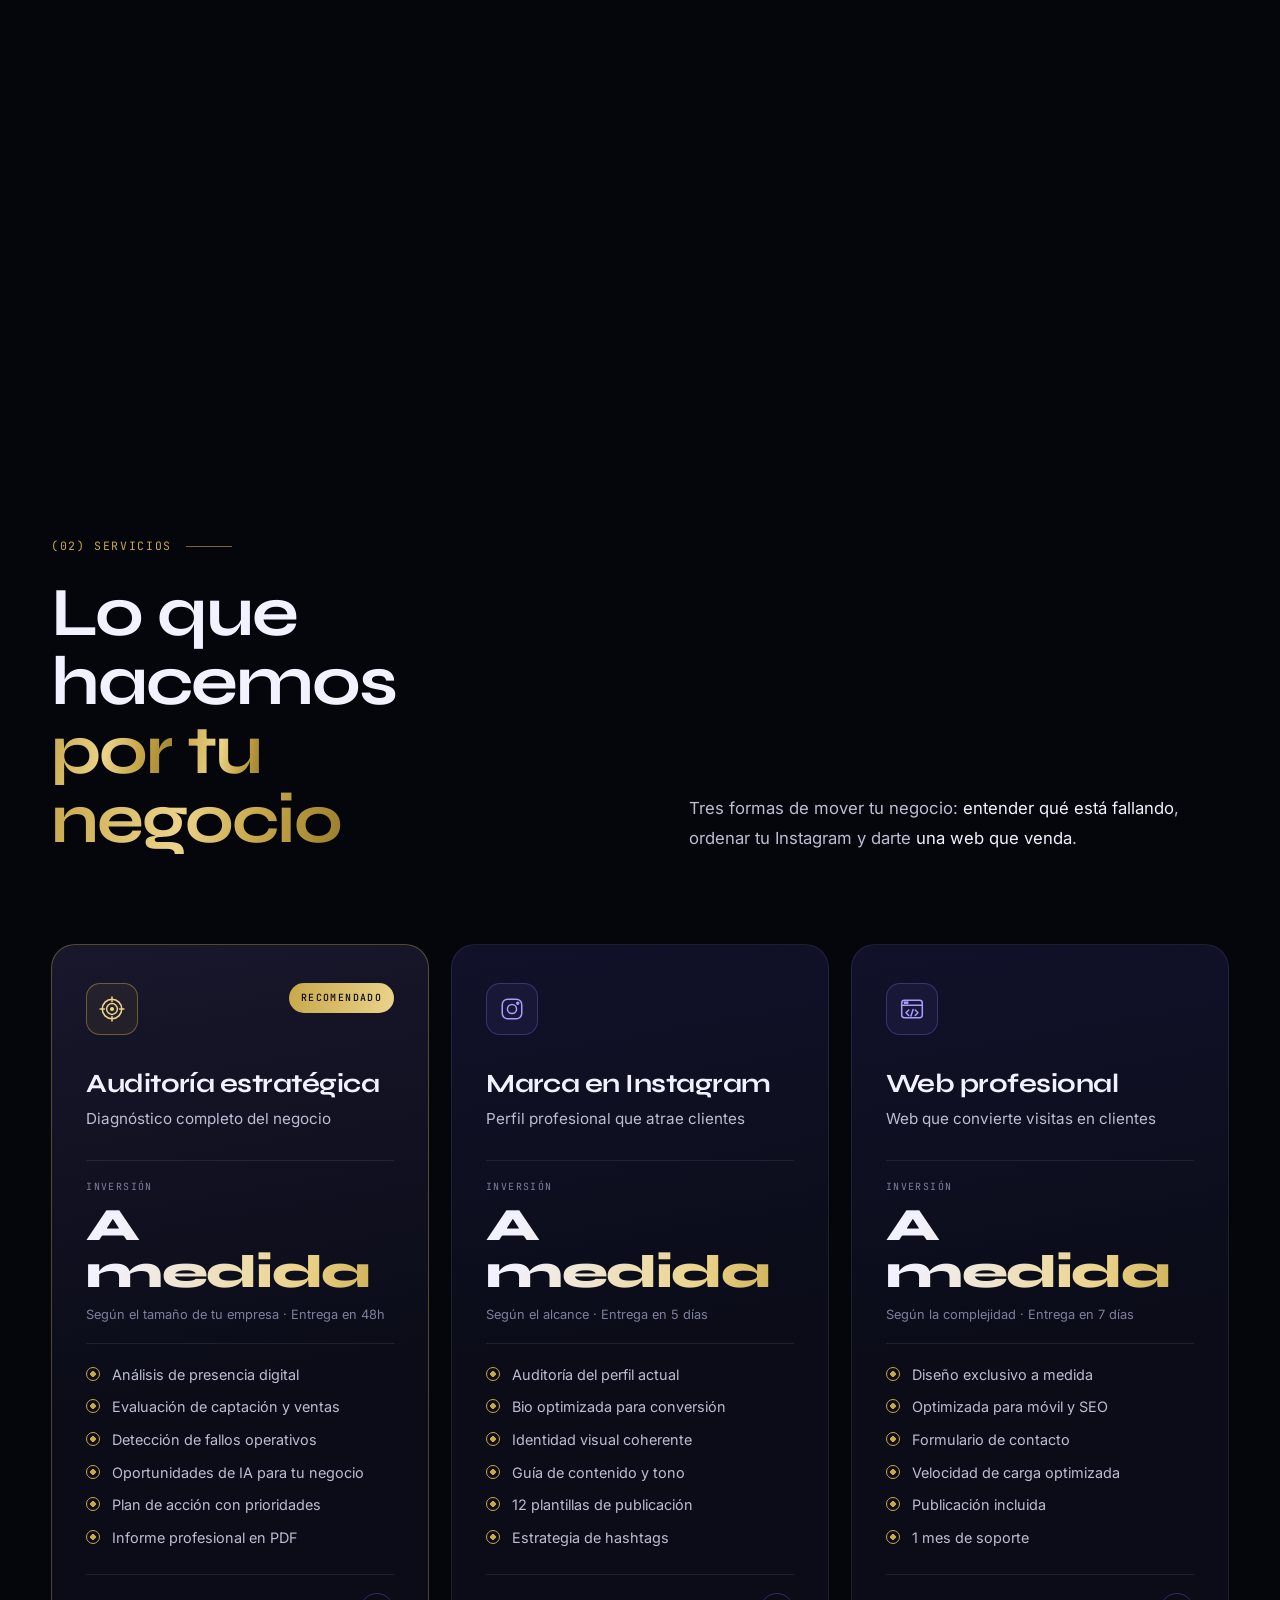
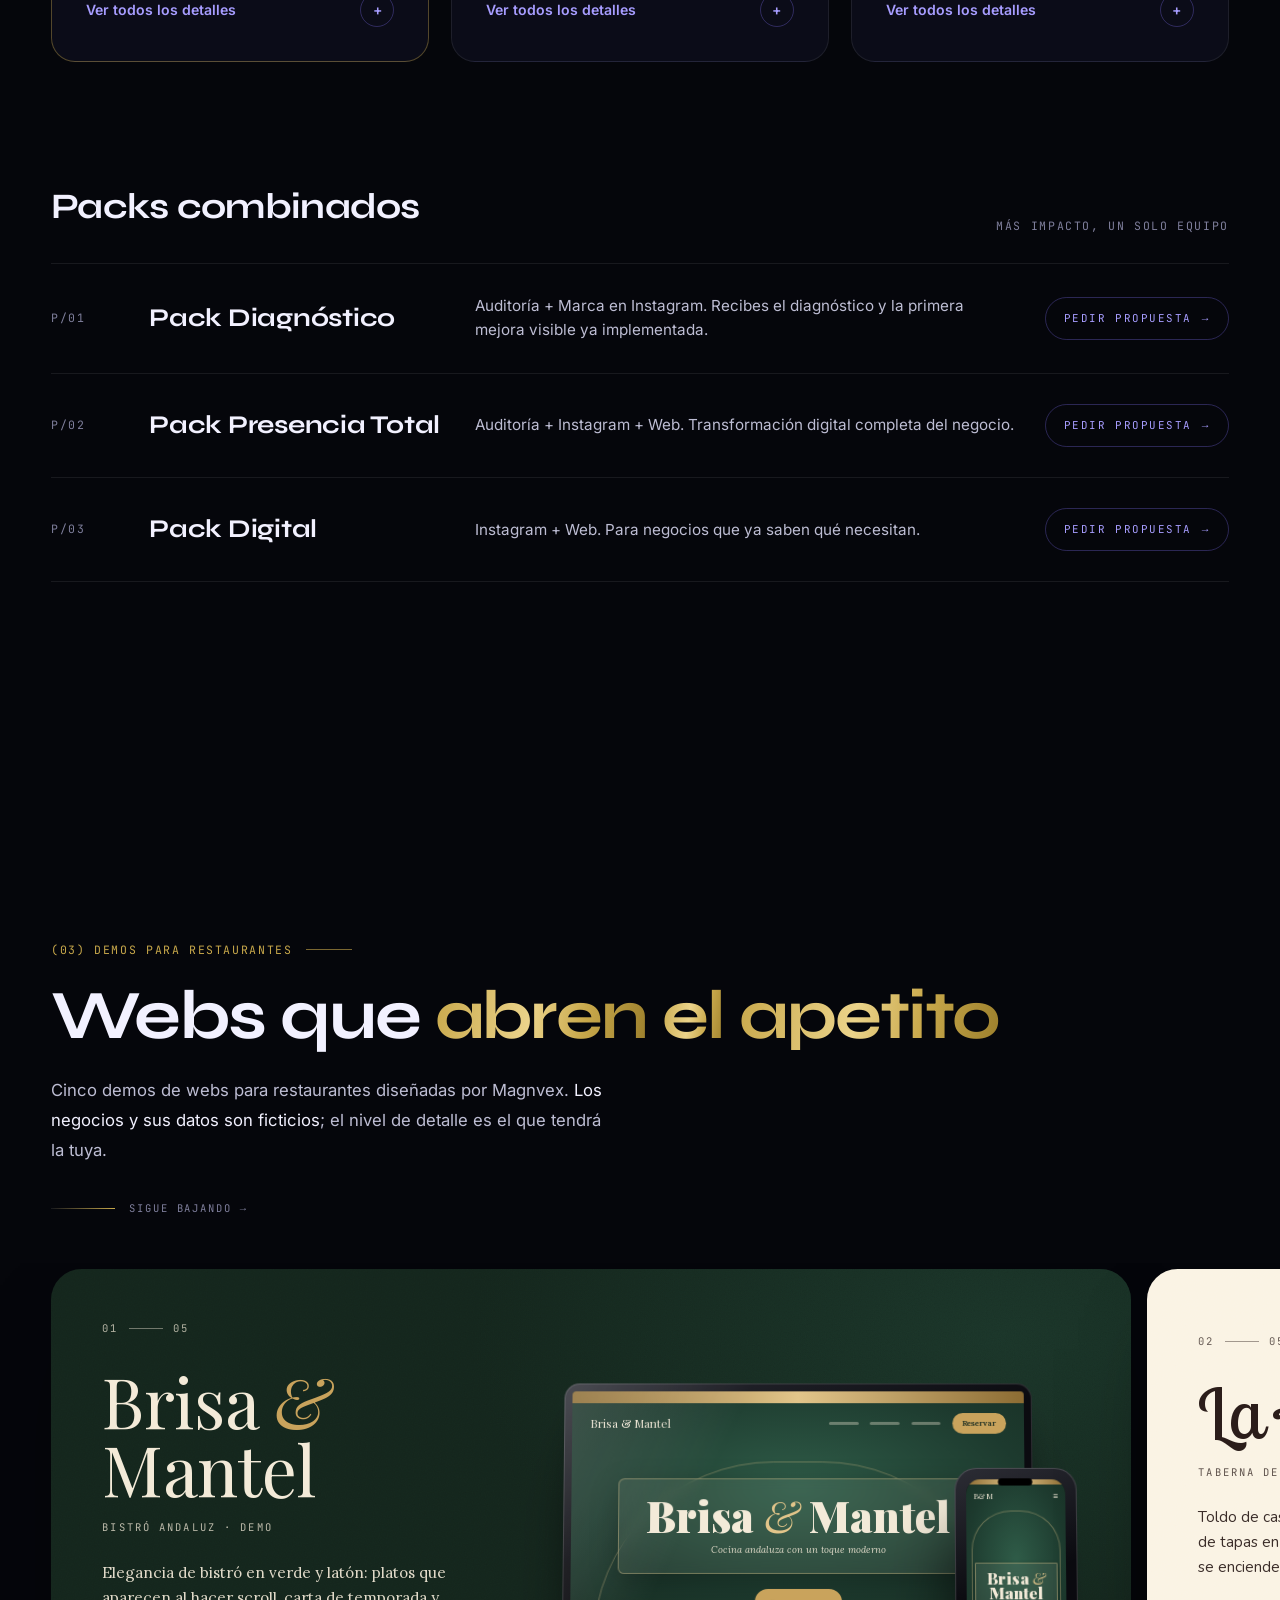
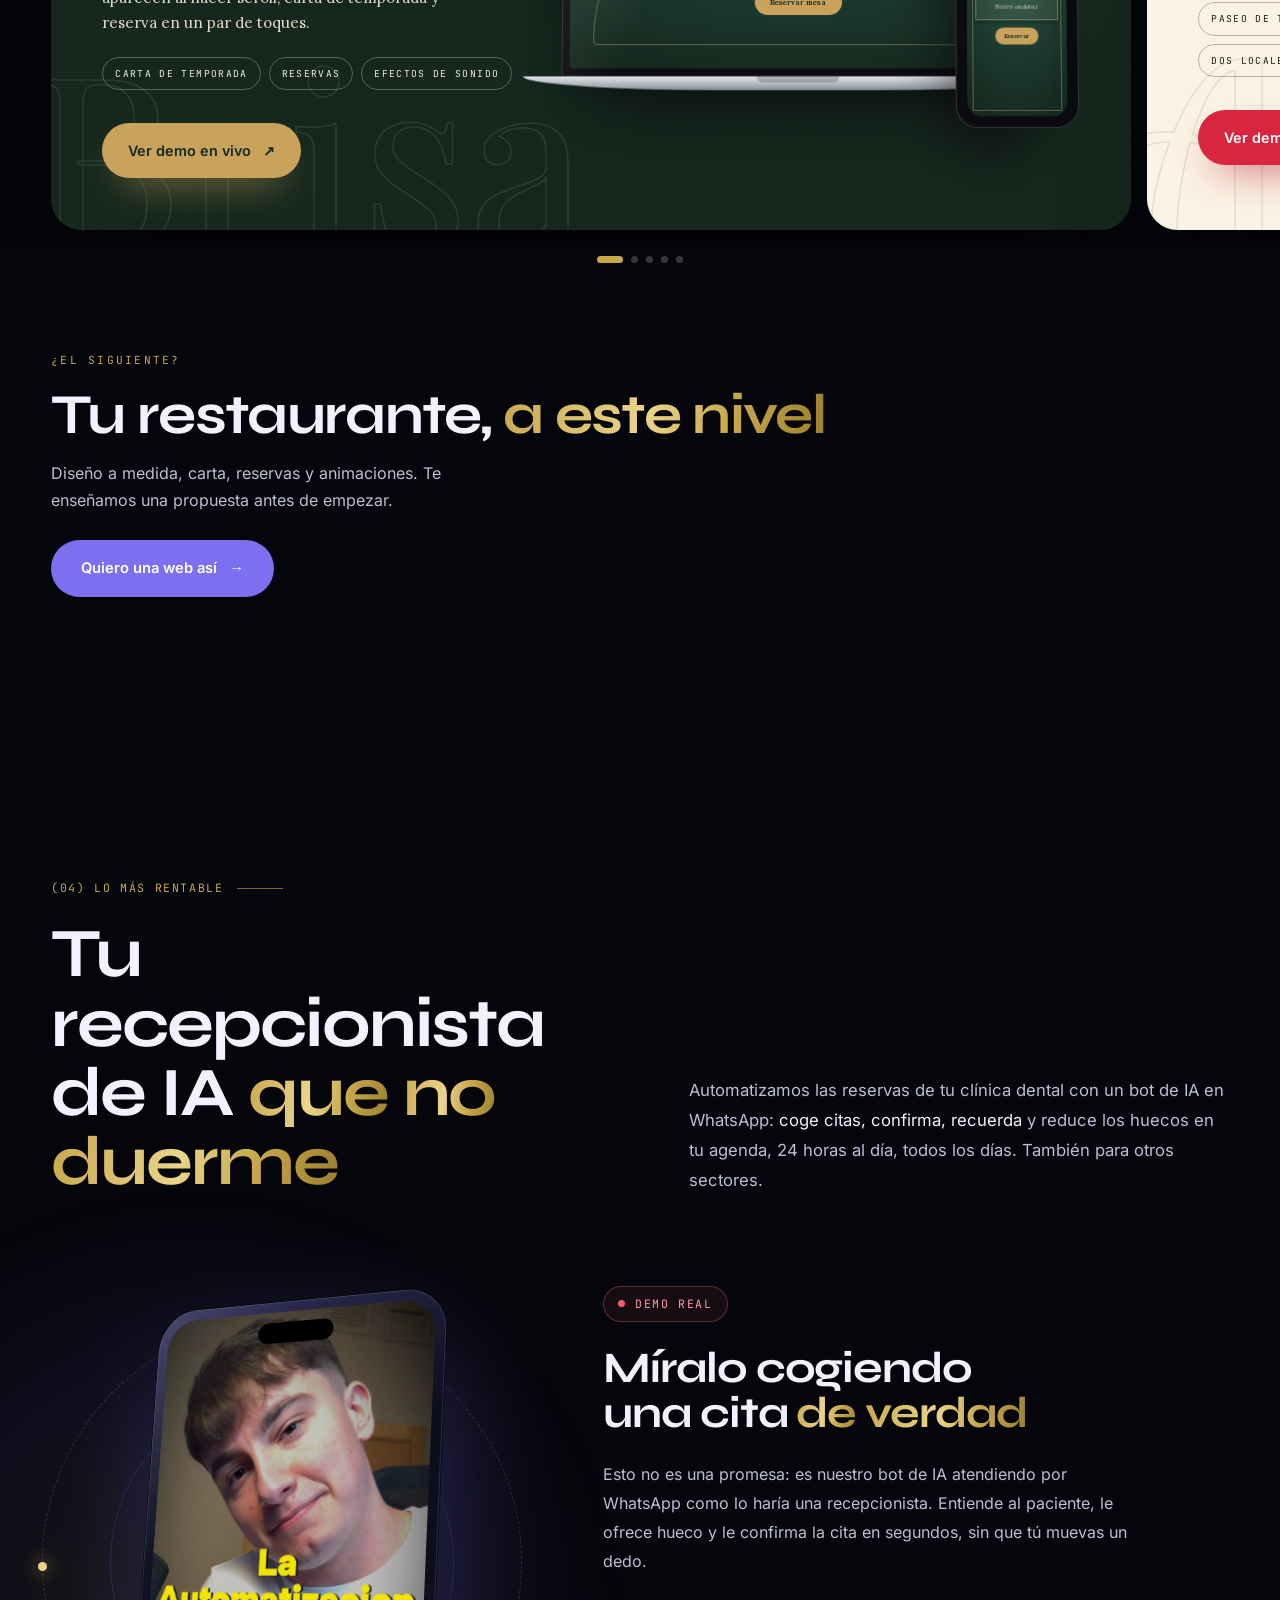
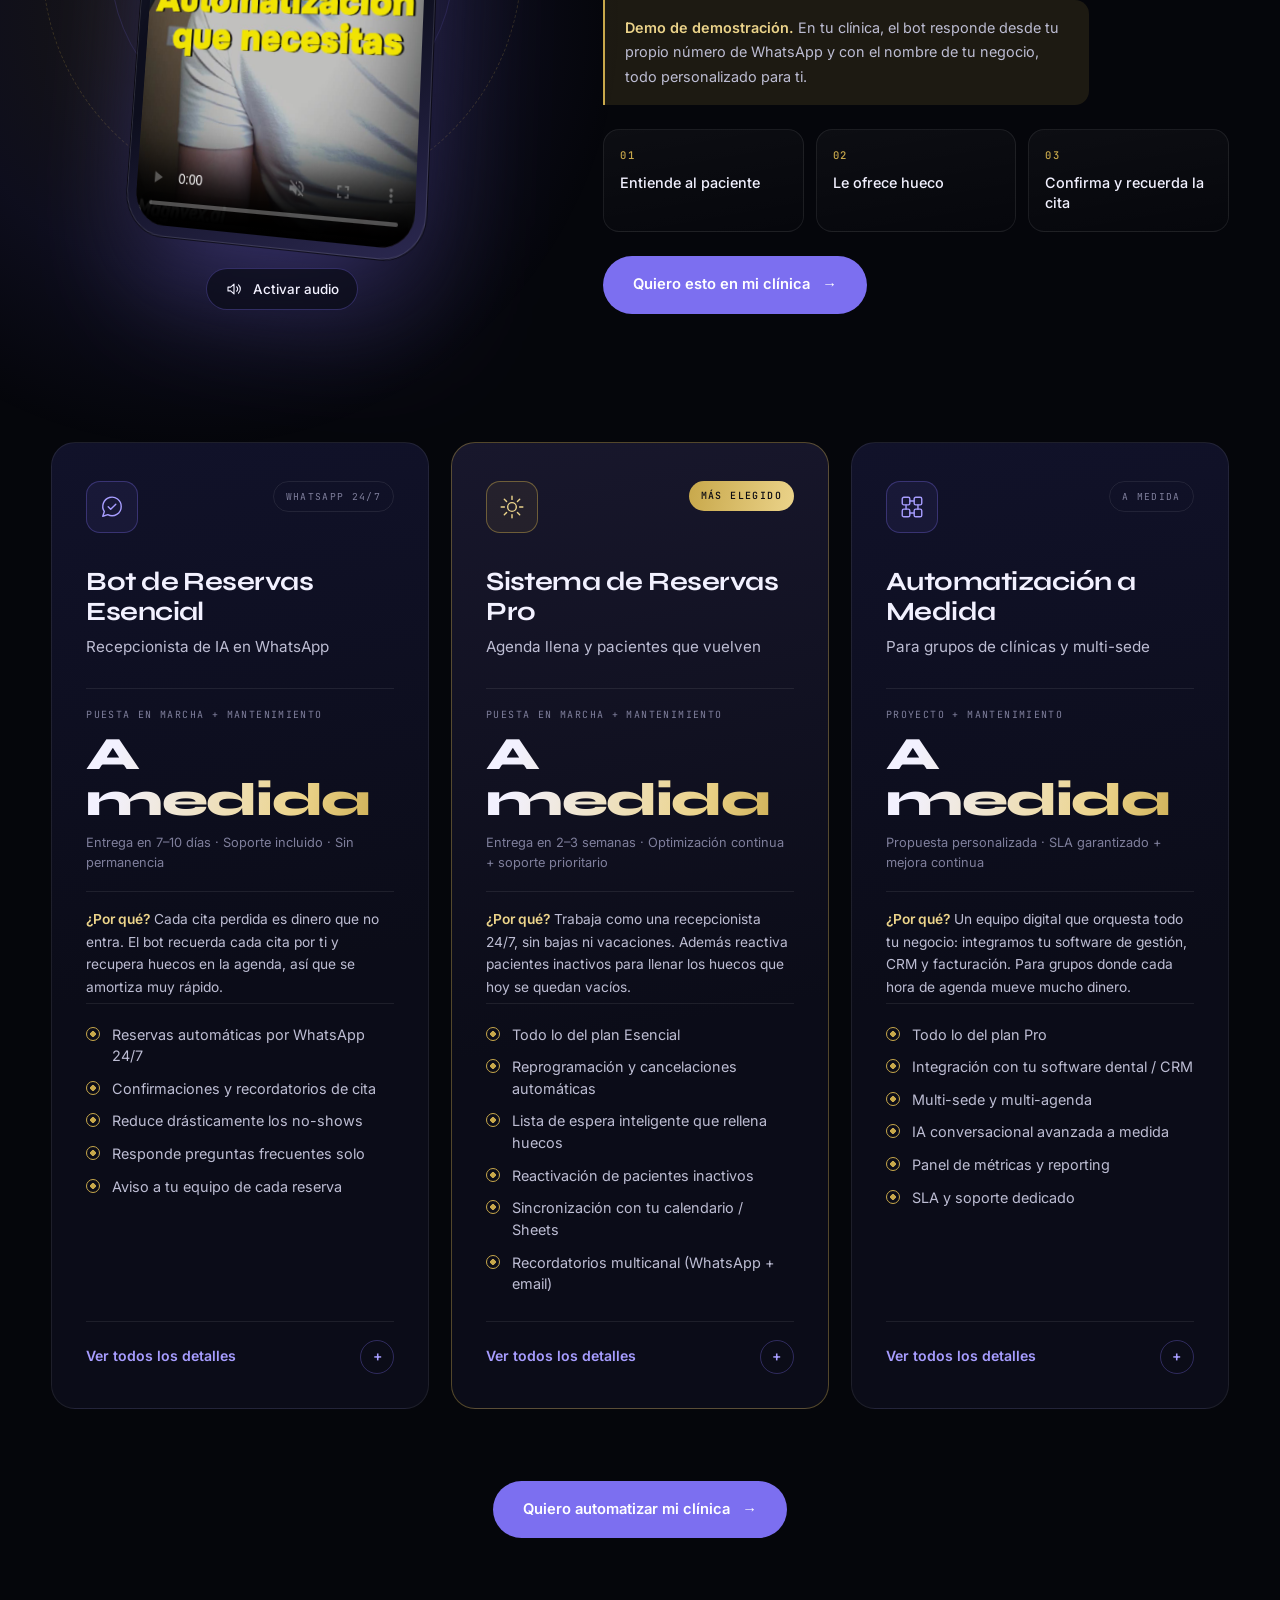
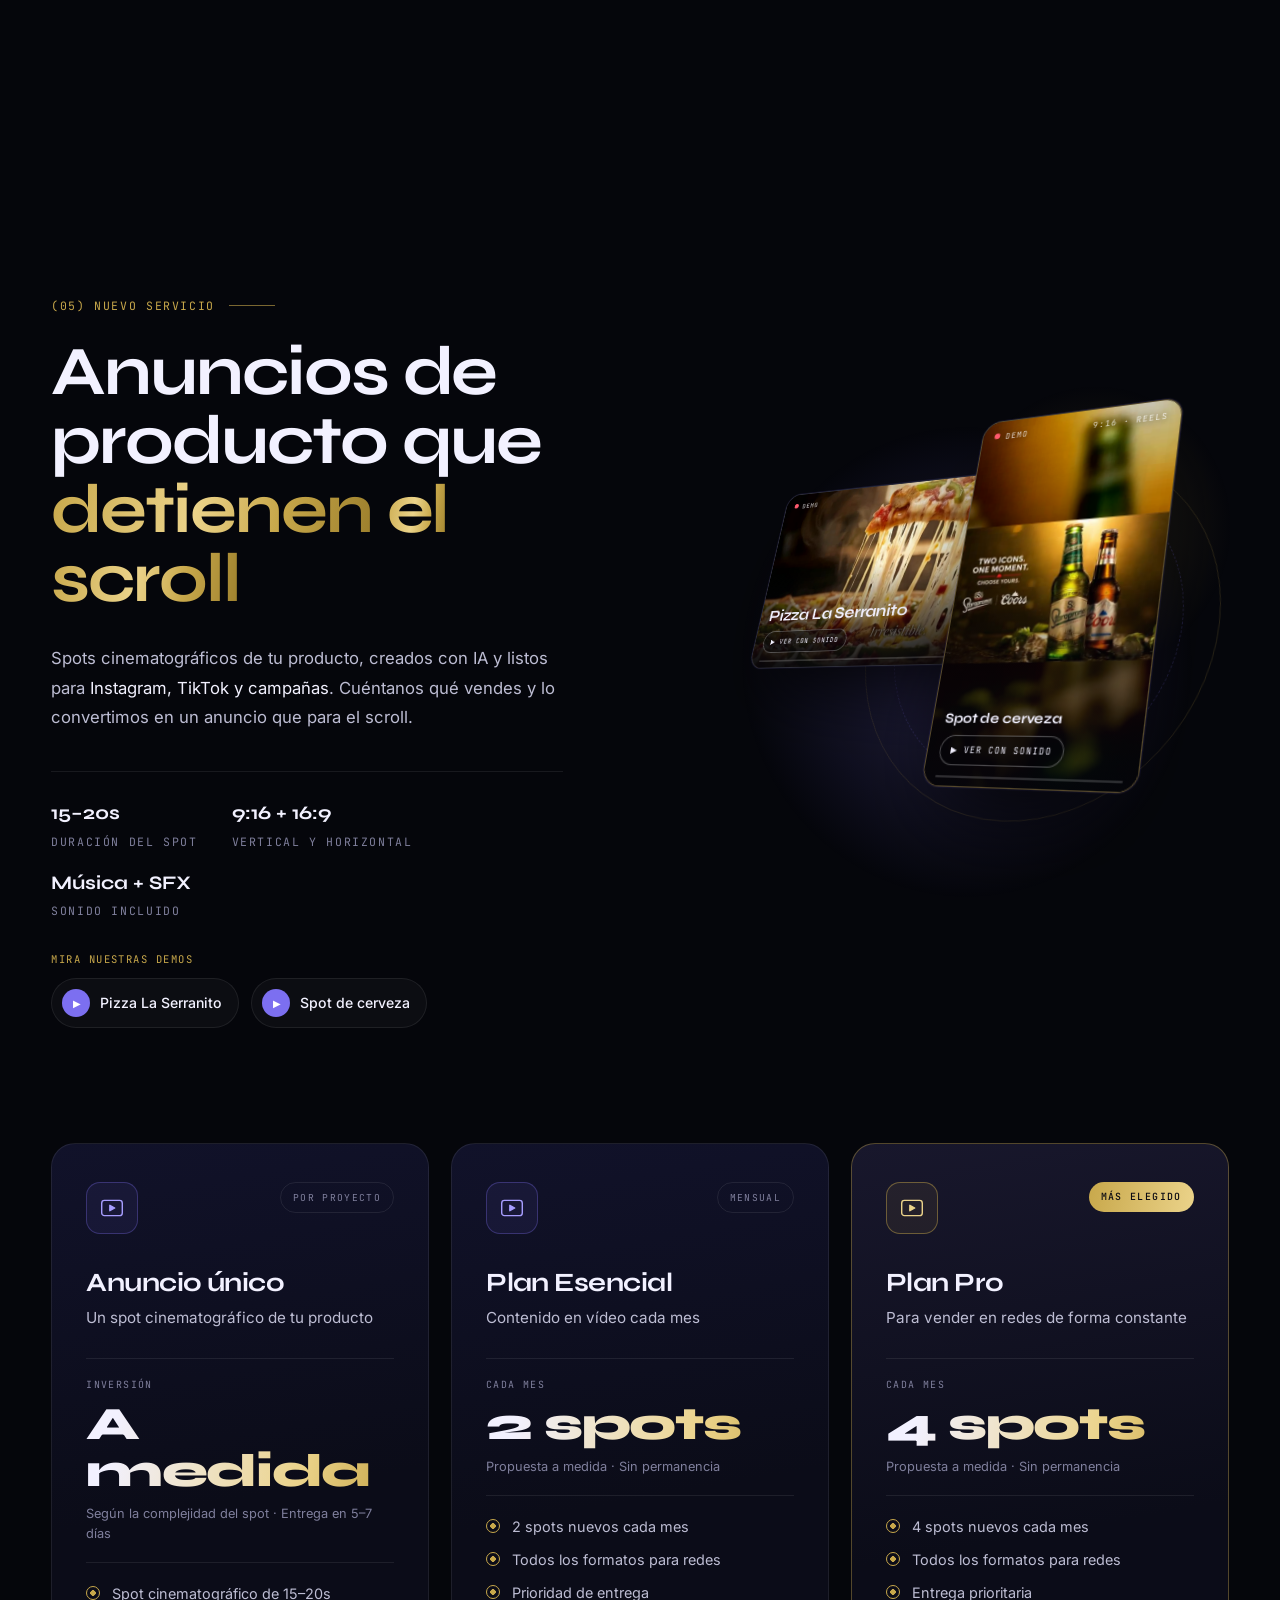
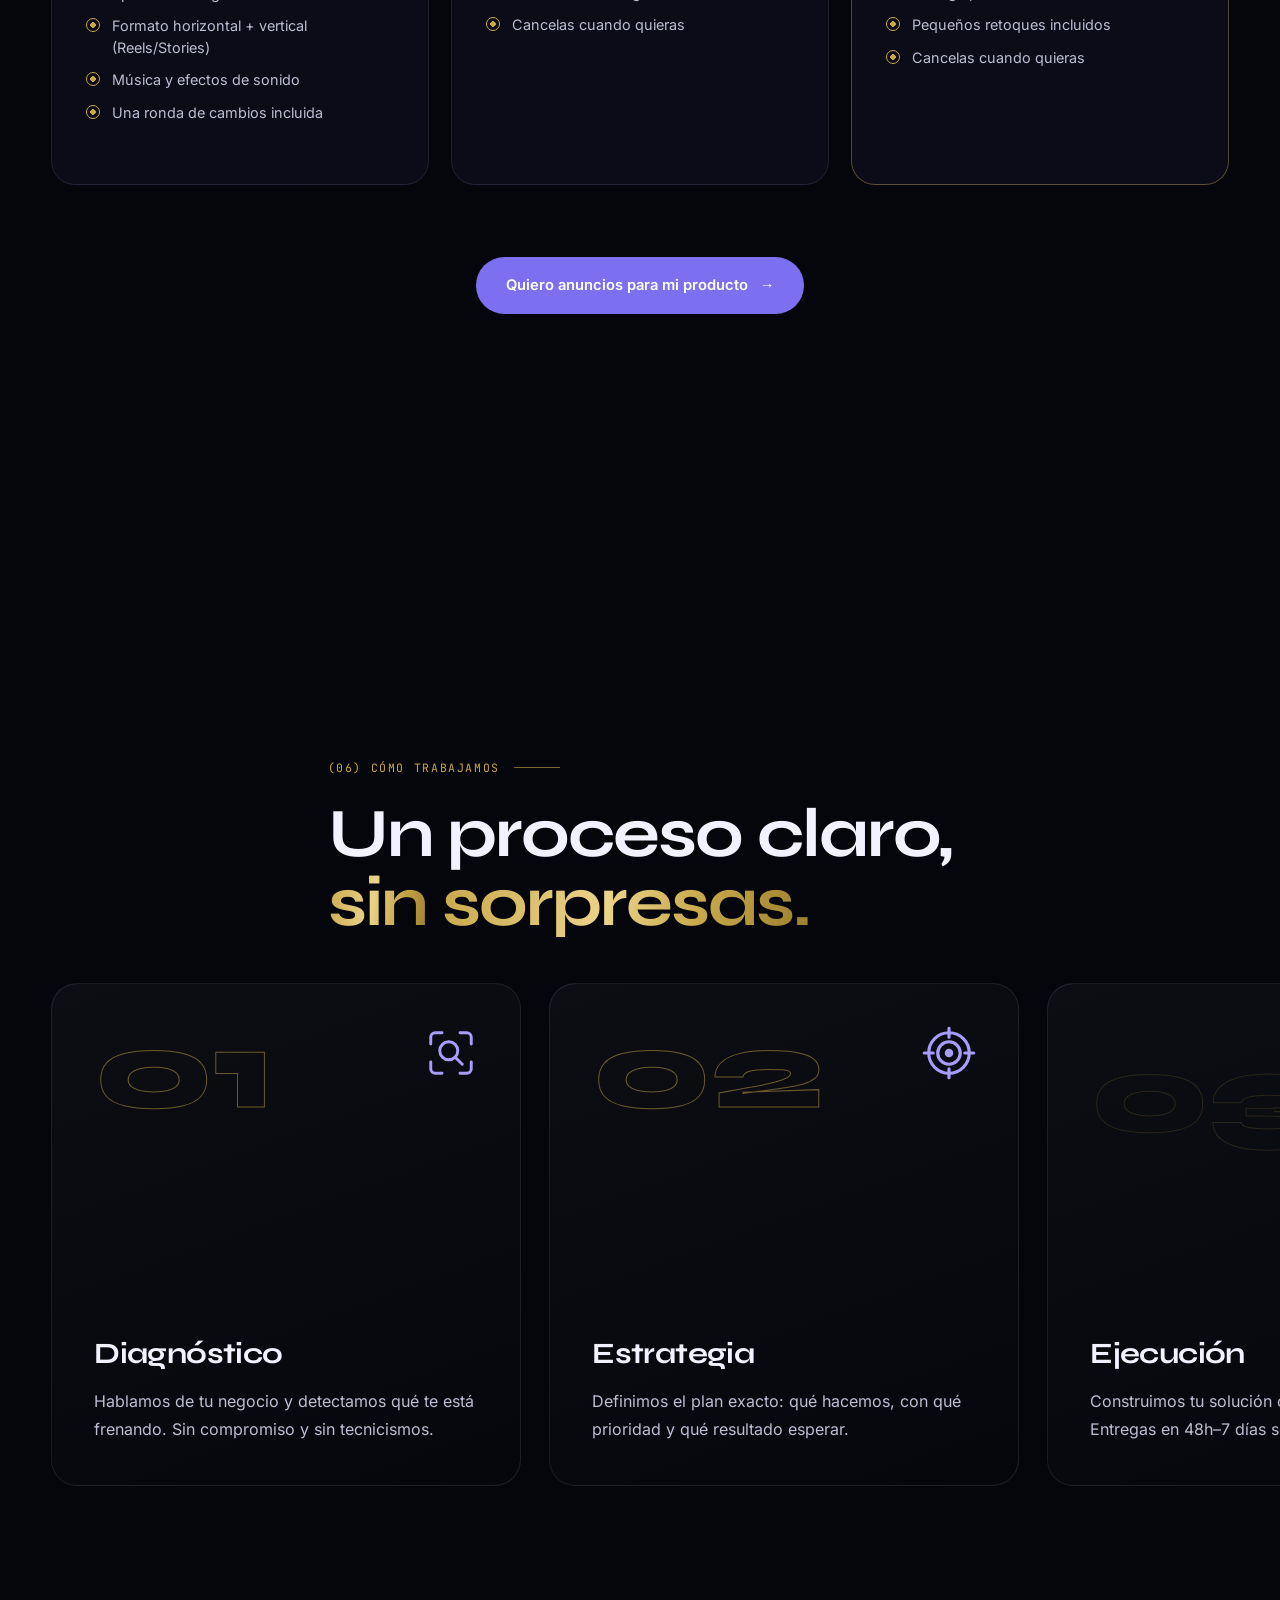
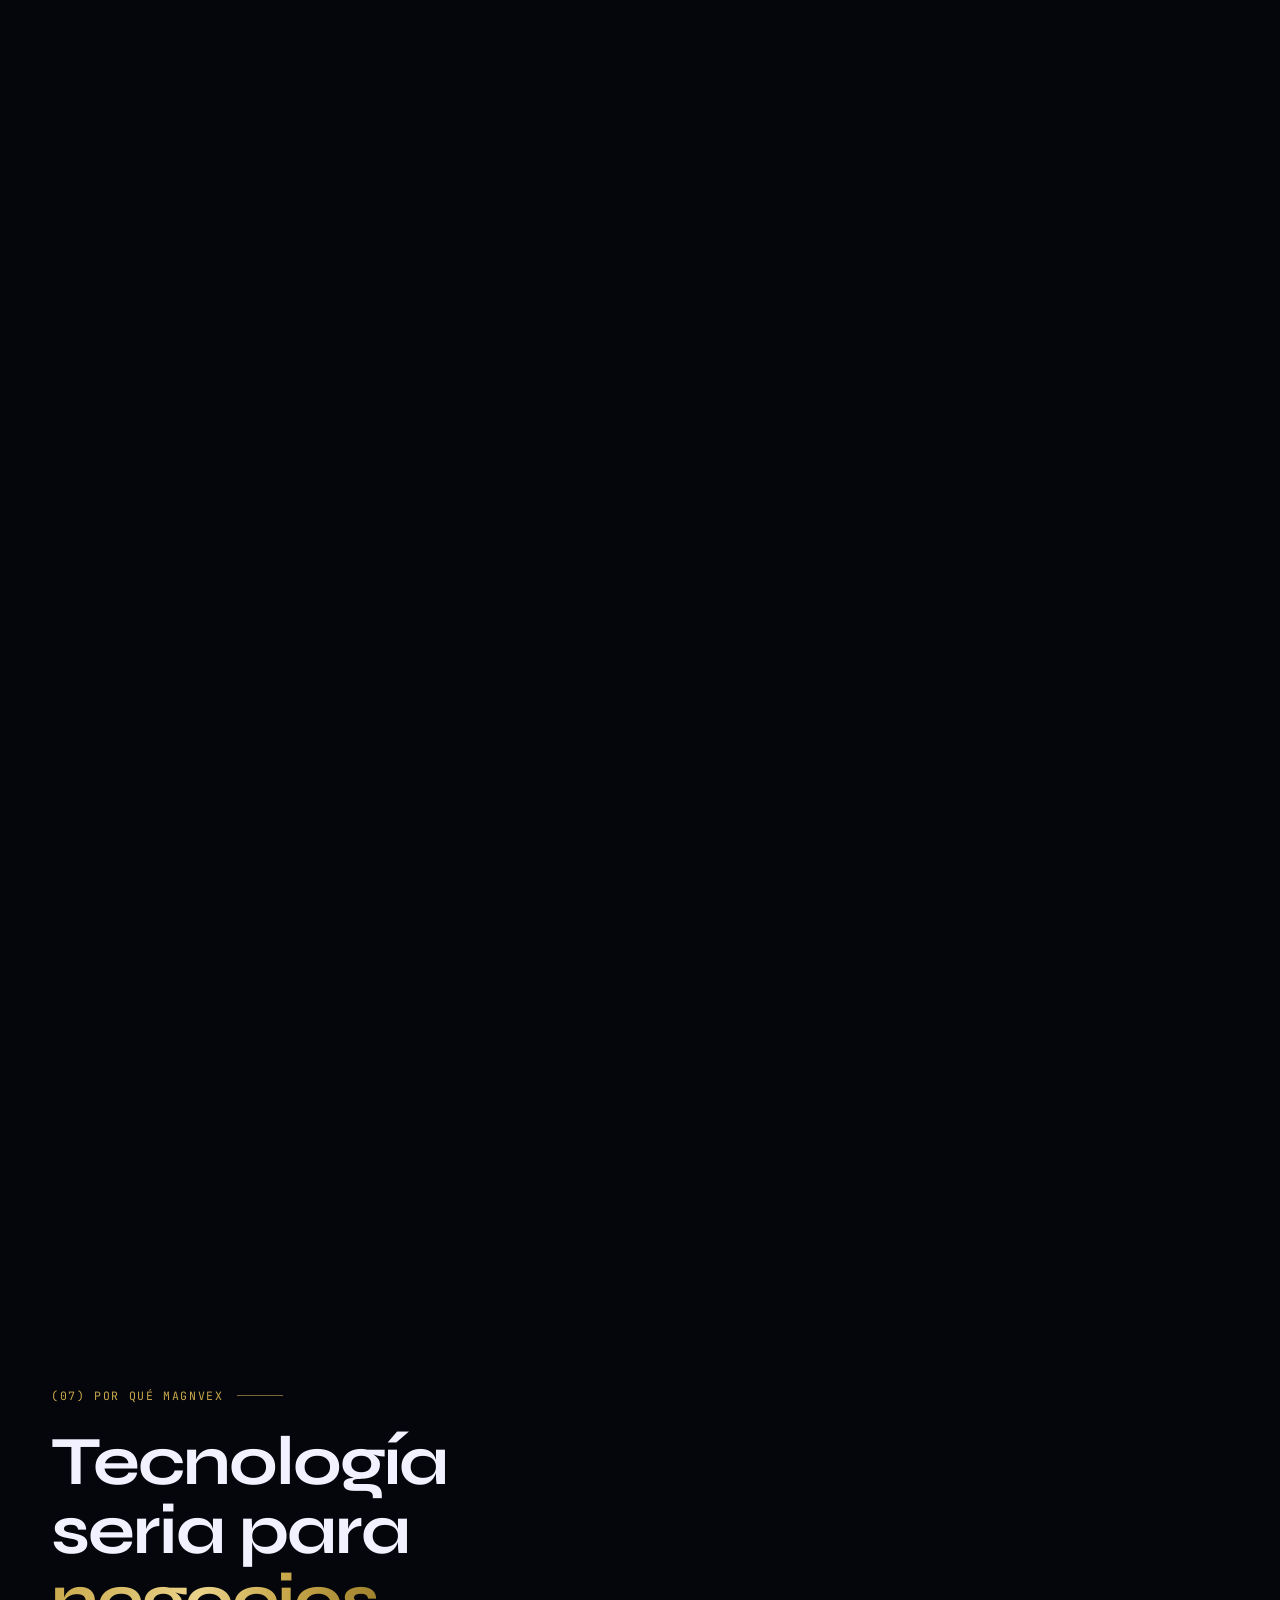
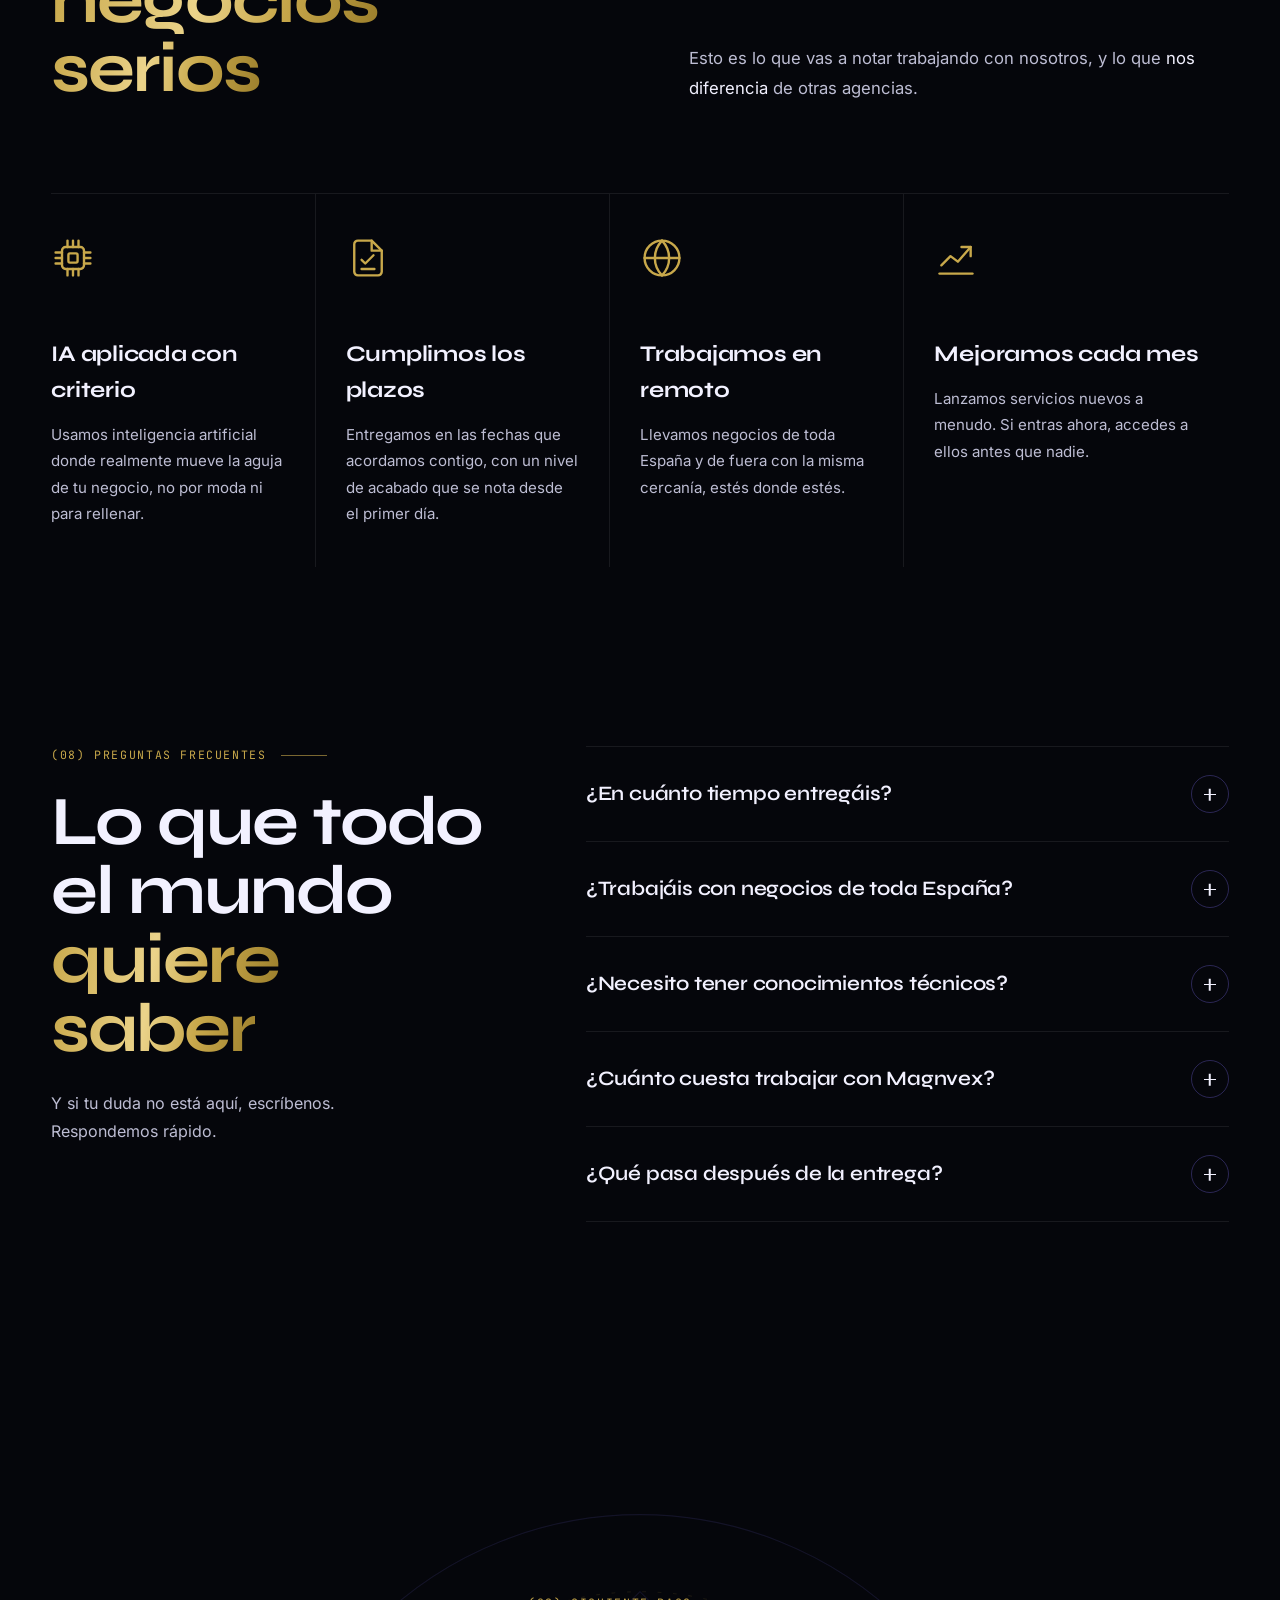
==== commit f8469332: "Quita los precios, añade el botón de Instagram y la base de la sección de demos Los precios se susti" ====
--- a/index.html
+++ b/index.html
@@ -41,7 +41,6 @@
       "description": "Agencia de IA, webs y presencia digital premium. Auditoría estratégica, diseño web y marca en Instagram con inteligencia artificial avanzada.",
       "email": "magnvex.ia@gmail.com",
       "telephone": "+34678827944",
-      "priceRange": "€€",
       "areaServed": { "@type": "Country", "name": "España" },
       "address": { "@type": "PostalAddress", "addressCountry": "ES" },
       "availableLanguage": "es",
@@ -85,13 +84,14 @@
     { "@type": "Question", "name": "¿En cuánto tiempo entregáis?", "acceptedAnswer": { "@type": "Answer", "text": "Depende del servicio: la auditoría estratégica en 48 horas, la marca en Instagram en 5 días y la web profesional en 7 días. Son plazos reales, no promesas vacías." } },
     { "@type": "Question", "name": "¿Trabajáis con negocios de toda España?", "acceptedAnswer": { "@type": "Answer", "text": "Sí. Somos 100% online y trabajamos con negocios de cualquier punto de España y fuera con la misma calidad. Todo se gestiona por email, llamada o WhatsApp." } },
     { "@type": "Question", "name": "¿Necesito tener conocimientos técnicos?", "acceptedAnswer": { "@type": "Answer", "text": "No. Nos encargamos de toda la parte técnica y te lo entregamos listo para usar, explicando cada paso en lenguaje claro." } },
-    { "@type": "Question", "name": "¿Cómo son los precios y los pagos?", "acceptedAnswer": { "@type": "Answer", "text": "Cada negocio es distinto, así que el precio se ajusta a lo que necesitas. Lo hablamos en una llamada corta y te damos un precio cerrado antes de empezar, sin cuotas ocultas. Los packs combinados salen más a cuenta." } },
+    { "@type": "Question", "name": "¿Cuánto cuesta trabajar con Magnvex?", "acceptedAnswer": { "@type": "Answer", "text": "Depende de la complejidad de cada proyecto, así que no trabajamos con tarifas cerradas. Primero hablamos contigo, vemos qué necesita tu negocio y te enviamos una propuesta a medida antes de empezar, para que sepas exactamente qué recibes. Sin sorpresas ni costes ocultos." } },
     { "@type": "Question", "name": "¿Qué pasa después de la entrega?", "acceptedAnswer": { "@type": "Answer", "text": "La web incluye 1 mes de soporte y en el resto de servicios seguimos disponibles para resolver dudas. Los primeros clientes crecen con nosotros a medida que lanzamos servicios nuevos." } }
   ]
 }
 </script>
 <script src="assets/js/boot.js"></script>
 <link rel="stylesheet" href="assets/css/styles.css">
+<link rel="stylesheet" href="assets/css/demo-fonts.css">
 </head>
 <body>
 <a class="skip" href="#main">Saltar al contenido</a>
@@ -125,6 +125,7 @@
     <symbol id="i-film" viewBox="0 0 24 24" fill="none" stroke="currentColor" stroke-width="1.3" stroke-linecap="round" stroke-linejoin="round"><rect x="2.5" y="5" width="19" height="14" rx="2.5"/><path d="M10 9.5v5l4.5-2.5z" fill="currentColor"/></symbol>
     <symbol id="i-shield" viewBox="0 0 24 24" fill="none" stroke="currentColor" stroke-width="1.3" stroke-linecap="round" stroke-linejoin="round"><path d="M12 2.5l8 3v6c0 5-3.4 8.6-8 10-4.6-1.4-8-5-8-10v-6z"/><path d="M8.5 12l2.5 2.5 4.5-5"/></symbol>
     <symbol id="i-wa" viewBox="0 0 24 24" fill="currentColor"><path d="M12.04 2C6.58 2 2.13 6.45 2.13 11.91c0 1.75.46 3.45 1.32 4.95L2.05 22l5.25-1.38a9.9 9.9 0 0 0 4.74 1.21h.01c5.46 0 9.9-4.45 9.9-9.91A9.86 9.86 0 0 0 12.04 2zm0 18.15h-.01a8.2 8.2 0 0 1-4.19-1.15l-.3-.18-3.12.82.83-3.04-.2-.31a8.2 8.2 0 0 1-1.26-4.38c0-4.54 3.7-8.24 8.25-8.24 2.2 0 4.27.86 5.83 2.42a8.18 8.18 0 0 1 2.41 5.83c0 4.54-3.7 8.24-8.24 8.24zm4.52-6.17c-.25-.12-1.47-.72-1.69-.81-.23-.08-.39-.12-.56.12-.17.25-.64.81-.78.97-.14.17-.29.19-.54.06-.25-.12-1.05-.39-1.99-1.23-.74-.66-1.23-1.47-1.38-1.72-.14-.25-.02-.38.11-.51.11-.11.25-.29.37-.43.13-.15.17-.25.25-.42.08-.17.04-.31-.02-.43-.06-.12-.56-1.34-.76-1.84-.2-.48-.41-.42-.56-.43h-.48c-.17 0-.43.06-.66.31-.23.25-.86.85-.86 2.07 0 1.22.89 2.4 1.01 2.56.12.17 1.75 2.67 4.23 3.74.59.26 1.05.41 1.41.52.59.19 1.13.16 1.56.1.48-.07 1.47-.6 1.67-1.18.21-.58.21-1.07.14-1.18-.06-.1-.22-.16-.47-.28z"/></symbol>
+    <symbol id="i-ig" viewBox="0 0 24 24" fill="none" stroke="currentColor" stroke-width="1.9" stroke-linecap="round" stroke-linejoin="round"><rect x="3" y="3" width="18" height="18" rx="5.2"/><circle cx="12" cy="12" r="4.1"/><circle cx="17.4" cy="6.6" r="1.05" fill="currentColor" stroke="none"/></symbol>
     <symbol id="i-sound" viewBox="0 0 24 24" fill="none" stroke="currentColor" stroke-width="1.5" stroke-linecap="round" stroke-linejoin="round"><path d="M4 9.5h3.5L12 5.5v13l-4.5-4H4z"/><path d="M15.5 9a4 4 0 0 1 0 6M18 6.5a7.5 7.5 0 0 1 0 11"/></symbol>
   </defs>
 </svg>
@@ -150,7 +151,7 @@
     <ul class="nav-links" id="nav-links">
       <li><a href="#nosotros">Nosotros</a></li>
       <li><a href="#servicios">Servicios</a></li>
-      <li><a href="#trabajos">Trabajos</a></li>
+      <li><a href="#demos">Demos</a></li>
       <li><a href="#automatizaciones">Automatizaciones</a></li>
       <li><a href="#anuncios">Anuncios</a></li>
       <li><a href="#proceso">Proceso</a></li>
@@ -216,7 +217,7 @@
   <div class="wrap">
     <div class="stats">
       <div class="stat rv"><div class="stat-num">48h<small>–7d</small></div><div class="stat-lbl">Plazos de entrega reales</div></div>
-      <div class="stat rv"><div class="stat-num stat-word">Pago único</div><div class="stat-lbl">Sin cuotas ni permanencia</div></div>
+      <div class="stat rv"><div class="stat-num stat-word">A medida</div><div class="stat-lbl">Propuesta según tu proyecto</div></div>
       <div class="stat rv"><div class="stat-num"><span data-count="100">100</span><small>%</small></div><div class="stat-lbl">Online, en toda España</div></div>
       <div class="stat rv"><div class="stat-num stat-word">Soporte</div><div class="stat-lbl">Acompañamiento incluido</div></div>
     </div>
@@ -251,7 +252,7 @@
         <div class="svc-top"><div class="svc-icon"><svg><use href="#i-target"/></svg></div><span class="badge">Recomendado</span></div>
         <h3>Auditoría estratégica</h3>
         <p class="svc-desc">Diagnóstico completo del negocio</p>
-        <div class="price price-quote"><div class="price-lbl mono">Precio</div><div class="price-launch">A medida</div><div class="price-note">Lo hablamos contigo y te damos un precio cerrado · Entrega en 48h</div></div>
+        <div class="price price-quote"><div class="price-lbl mono">Inversión</div><div class="price-launch">A medida</div><div class="price-note">Según el tamaño de tu empresa · Entrega en 48h</div></div>
         <ul class="feats"><li>Análisis de presencia digital</li><li>Evaluación de captación y ventas</li><li>Detección de fallos operativos</li><li>Oportunidades de IA para tu negocio</li><li>Plan de acción con prioridades</li><li>Informe profesional en PDF</li></ul>
         <div class="svc-cta">Ver todos los detalles <span class="plus">+</span></div>
       </article>
@@ -259,7 +260,7 @@
         <div class="svc-top"><div class="svc-icon"><svg><use href="#i-camera"/></svg></div></div>
         <h3>Marca en Instagram</h3>
         <p class="svc-desc">Perfil profesional que atrae clientes</p>
-        <div class="price price-quote"><div class="price-lbl mono">Precio</div><div class="price-launch">A medida</div><div class="price-note">Lo hablamos contigo y te damos un precio cerrado · Entrega en 5 días</div></div>
+        <div class="price price-quote"><div class="price-lbl mono">Inversión</div><div class="price-launch">A medida</div><div class="price-note">Según el alcance · Entrega en 5 días</div></div>
         <ul class="feats"><li>Auditoría del perfil actual</li><li>Bio optimizada para conversión</li><li>Identidad visual coherente</li><li>Guía de contenido y tono</li><li>12 plantillas de publicación</li><li>Estrategia de hashtags</li></ul>
         <div class="svc-cta">Ver todos los detalles <span class="plus">+</span></div>
       </article>
@@ -267,94 +268,183 @@
         <div class="svc-top"><div class="svc-icon"><svg><use href="#i-web"/></svg></div></div>
         <h3>Web profesional</h3>
         <p class="svc-desc">Web que convierte visitas en clientes</p>
-        <div class="price price-quote"><div class="price-lbl mono">Precio</div><div class="price-launch">A medida</div><div class="price-note">Lo hablamos contigo y te damos un precio cerrado · Entrega en 7 días</div></div>
+        <div class="price price-quote"><div class="price-lbl mono">Inversión</div><div class="price-launch">A medida</div><div class="price-note">Según la complejidad · Entrega en 7 días</div></div>
         <ul class="feats"><li>Diseño exclusivo a medida</li><li>Optimizada para móvil y SEO</li><li>Formulario de contacto</li><li>Velocidad de carga optimizada</li><li>Publicación incluida</li><li>1 mes de soporte</li></ul>
         <div class="svc-cta">Ver todos los detalles <span class="plus">+</span></div>
       </article>
     </div>
 
     <div class="packs">
-      <div class="packs-head rv"><h3>Packs combinados</h3><p class="mono">Más impacto, mejor precio</p></div>
+      <div class="packs-head rv"><h3>Packs combinados</h3><p class="mono">Más impacto, un solo equipo</p></div>
       <div class="packs-list">
-        <a href="#contacto" class="pack rv"><span class="pack-n mono">P/01</span><span class="pack-name">Pack Diagnóstico</span><span class="pack-desc">Auditoría + Marca en Instagram. Recibes el diagnóstico y la primera mejora visible ya implementada.</span><span class="pack-price"><b>A medida</b><span class="pack-save">Más a cuenta que por separado</span></span></a>
-        <a href="#contacto" class="pack rv"><span class="pack-n mono">P/02</span><span class="pack-name">Pack Presencia Total</span><span class="pack-desc">Auditoría + Instagram + Web. Transformación digital completa del negocio.</span><span class="pack-price"><b>A medida</b><span class="pack-save">Más a cuenta que por separado</span></span></a>
-        <a href="#contacto" class="pack rv"><span class="pack-n mono">P/03</span><span class="pack-name">Pack Digital</span><span class="pack-desc">Instagram + Web. Para negocios que ya saben qué necesitan.</span><span class="pack-price"><b>A medida</b><span class="pack-save">Más a cuenta que por separado</span></span></a>
-      </div>
-    </div>
-  </div>
-</section>
-
-<section class="section work" id="trabajos">
-  <div class="wrap">
-    <div class="sec-head">
-      <div>
-        <div class="sec-index mono">(03) Trabajos</div>
-        <h2 class="sec-title split">Así se ven <span class="gold">nuestras webs</span></h2>
-      </div>
-      <p class="sec-sub rv">Demos que hemos diseñado para restaurantes de Sevilla. Ábrelas en el móvil y pruébalas: <em>así podría verse la tuya</em>.</p>
-    </div>
-
-    <div class="work-grid">
-      <a class="work-card rv" href="demos/candela-and-co/" target="_blank" rel="noopener" aria-label="Abrir la demo de Candela &amp; Co., bistró andaluz (se abre en otra pestaña)">
-        <div class="work-frame">
-          <div class="work-bar" aria-hidden="true"><i></i><i></i><i></i><span>magnvex.ai/demos/candela-and-co</span></div>
-          <div class="work-shot"><img src="assets/media/demos/candela-and-co.webp" alt="" width="880" height="1650" loading="lazy" decoding="async"></div>
-        </div>
-        <div class="work-meta">
-          <span class="work-n mono">01</span>
-          <div class="work-txt"><h3>Candela &amp; Co.</h3><p>Bistró andaluz</p></div>
-          <span class="work-go" aria-hidden="true">↗</span>
-        </div>
-      </a>
-      <a class="work-card rv" href="demos/maracuja/" target="_blank" rel="noopener" aria-label="Abrir la demo de Maracujá, cocina latina y brasileña (se abre en otra pestaña)">
-        <div class="work-frame">
-          <div class="work-bar" aria-hidden="true"><i></i><i></i><i></i><span>magnvex.ai/demos/maracuja</span></div>
-          <div class="work-shot"><img src="assets/media/demos/maracuja.webp" alt="" width="880" height="1650" loading="lazy" decoding="async"></div>
-        </div>
-        <div class="work-meta">
-          <span class="work-n mono">02</span>
-          <div class="work-txt"><h3>Maracujá</h3><p>Cocina latina y brasileña</p></div>
-          <span class="work-go" aria-hidden="true">↗</span>
-        </div>
-      </a>
-      <a class="work-card rv" href="demos/almunia/" target="_blank" rel="noopener" aria-label="Abrir la demo de Almunia, tapas andalusíes (se abre en otra pestaña)">
-        <div class="work-frame">
-          <div class="work-bar" aria-hidden="true"><i></i><i></i><i></i><span>magnvex.ai/demos/almunia</span></div>
-          <div class="work-shot"><img src="assets/media/demos/almunia.webp" alt="" width="880" height="1650" loading="lazy" decoding="async"></div>
-        </div>
-        <div class="work-meta">
-          <span class="work-n mono">03</span>
-          <div class="work-txt"><h3>Almunia</h3><p>Tapas andalusíes</p></div>
-          <span class="work-go" aria-hidden="true">↗</span>
-        </div>
-      </a>
-      <a class="work-card rv" href="demos/los-vencejos/" target="_blank" rel="noopener" aria-label="Abrir la demo de Los Vencejos, bar de tapas en triana (se abre en otra pestaña)">
-        <div class="work-frame">
-          <div class="work-bar" aria-hidden="true"><i></i><i></i><i></i><span>magnvex.ai/demos/los-vencejos</span></div>
-          <div class="work-shot"><img src="assets/media/demos/los-vencejos.webp" alt="" width="880" height="1650" loading="lazy" decoding="async"></div>
-        </div>
-        <div class="work-meta">
-          <span class="work-n mono">04</span>
-          <div class="work-txt"><h3>Los Vencejos</h3><p>Bar de tapas en Triana</p></div>
-          <span class="work-go" aria-hidden="true">↗</span>
-        </div>
-      </a>
-      <a class="work-card rv" href="demos/cielito/" target="_blank" rel="noopener" aria-label="Abrir la demo de Cielito, cocina mexicana (se abre en otra pestaña)">
-        <div class="work-frame">
-          <div class="work-bar" aria-hidden="true"><i></i><i></i><i></i><span>magnvex.ai/demos/cielito</span></div>
-          <div class="work-shot"><img src="assets/media/demos/cielito.webp" alt="" width="880" height="1650" loading="lazy" decoding="async"></div>
-        </div>
-        <div class="work-meta">
-          <span class="work-n mono">05</span>
-          <div class="work-txt"><h3>Cielito</h3><p>Cocina mexicana</p></div>
-          <span class="work-go" aria-hidden="true">↗</span>
-        </div>
-      </a>
-    </div>
-
-    <div class="work-foot rv">
-      <p class="work-note mono">Demos de diseño · Nombres, datos y reseñas de ejemplo</p>
-      <a href="#contacto" class="btn btn-primary magnetic">Quiero una web así <span class="arrow">→</span></a>
+        <a href="#contacto" class="pack rv"><span class="pack-n mono">P/01</span><span class="pack-name">Pack Diagnóstico</span><span class="pack-desc">Auditoría + Marca en Instagram. Recibes el diagnóstico y la primera mejora visible ya implementada.</span><span class="pack-cta mono">Pedir propuesta <span class="arrow">→</span></span></a>
+        <a href="#contacto" class="pack rv"><span class="pack-n mono">P/02</span><span class="pack-name">Pack Presencia Total</span><span class="pack-desc">Auditoría + Instagram + Web. Transformación digital completa del negocio.</span><span class="pack-cta mono">Pedir propuesta <span class="arrow">→</span></span></a>
+        <a href="#contacto" class="pack rv"><span class="pack-n mono">P/03</span><span class="pack-name">Pack Digital</span><span class="pack-desc">Instagram + Web. Para negocios que ya saben qué necesitan.</span><span class="pack-cta mono">Pedir propuesta <span class="arrow">→</span></span></a>
+      </div>
+    </div>
+  </div>
+</section>
+
+<section class="demos" id="demos" aria-labelledby="demos-title">
+  <div class="demos-pin">
+    <div class="demos-track" id="demos-track">
+      <header class="demos-intro">
+        <div class="sec-index mono">(03) Demos para restaurantes</div>
+        <h2 class="sec-title split" id="demos-title">Webs que <span class="gold">abren el apetito</span></h2>
+        <p class="demos-sub rv">Cinco demos de webs para restaurantes diseñadas por Magnvex. <em>Los negocios y sus datos son ficticios</em>; el nivel de detalle es el que tendrá la tuya.</p>
+        <div class="demos-hint mono rv" aria-hidden="true"><span class="demos-hint-line"></span><span class="demos-hint-txt">Sigue bajando</span></div>
+      </header>
+
+      <div class="demos-rail" id="demos-rail">
+        <article class="demo" style="--d-bg:#16291f;--d-bg2:#244a3a;--d-ink:#f3ead8;--d-acc:#c9a35c;--d-on:#15291f;--d-font:'Playfair Display',Didot,Georgia,serif;--d-sans:'Lora',Georgia,serif">
+          <div class="demo-card">
+            <div class="demo-ghost" aria-hidden="true">Brisa</div>
+            <div class="demo-copy">
+              <span class="demo-n mono">01 <i></i> 05</span>
+              <h3 class="demo-name">Brisa <i>&amp;</i> Mantel</h3>
+              <p class="demo-kind mono">Bistró andaluz · Demo</p>
+              <p class="demo-desc">Elegancia de bistró en verde y latón: platos que aparecen al hacer scroll, carta de temporada y reserva en un par de toques.</p>
+              <ul class="demo-tags mono"><li>Carta de temporada</li><li>Reservas</li><li>Efectos de sonido</li></ul>
+              <a class="demo-btn" href="demos/brisa-y-mantel/" target="_blank" rel="noopener">Ver demo en vivo <span class="arrow" aria-hidden="true">↗</span></a>
+            </div>
+            <div class="demo-stage" aria-hidden="true">
+              <div class="dev-tilt"><div class="dev-scroll">
+                <div class="dev-laptop"><div class="dev-lid"><div class="dev-screen"><div class="mini mini--brisa">
+                  <div class="mini-ribbon"></div>
+                  <div class="mini-nav"><b>Brisa &amp; Mantel</b><i></i><i></i><i></i><span>Reservar</span></div>
+                  <div class="mini-hero"><div class="mini-glass"><div class="mini-title">Brisa <em>&amp;</em> Mantel</div><div class="mini-sub">Cocina andaluza con un toque moderno</div></div><div class="mini-cta">Reservar mesa</div></div>
+                </div></div></div><div class="dev-base"></div></div>
+                <div class="dev-phone"><div class="dev-screen"><div class="mini mini--brisa is-phone">
+                  <div class="mini-ribbon"></div>
+                  <div class="mini-nav"><b>B&amp;M</b><span>≡</span></div>
+                  <div class="mini-hero"><div class="mini-glass"><div class="mini-title">Brisa <em>&amp;</em> Mantel</div><div class="mini-sub">Bistró andaluz</div></div><div class="mini-cta">Reservar</div></div>
+                </div></div></div>
+              </div></div>
+            </div>
+          </div>
+        </article>
+
+        <article class="demo" style="--d-bg:#fbf4e6;--d-bg2:#f3d488;--d-ink:#2b1d1a;--d-acc:#d7263d;--d-on:#fff;--d-font:'Lobster Two',Georgia,serif;--d-sans:'Nunito',system-ui,sans-serif">
+          <div class="demo-card">
+            <div class="demo-ghost" aria-hidden="true">Azulejera</div>
+            <div class="demo-copy">
+              <span class="demo-n mono">02 <i></i> 05</span>
+              <h3 class="demo-name">La Azulejera</h3>
+              <p class="demo-kind mono">Taberna de tapas · Demo</p>
+              <p class="demo-desc">Toldo de caseta, azulejo y ambiente de feria: un paseo de tapas en horizontal y una noche con guirnaldas que se encienden al bajar.</p>
+              <ul class="demo-tags mono"><li>Paseo de tapas</li><li>Noche con guirnaldas</li><li>Dos locales</li></ul>
+              <a class="demo-btn" href="demos/la-azulejera/" target="_blank" rel="noopener">Ver demo en vivo <span class="arrow" aria-hidden="true">↗</span></a>
+            </div>
+            <div class="demo-stage" aria-hidden="true">
+              <div class="dev-tilt"><div class="dev-scroll">
+                <div class="dev-laptop"><div class="dev-lid"><div class="dev-screen"><div class="mini mini--azul">
+                  <div class="mini-ribbon"></div>
+                  <div class="mini-nav"><b>La Azulejera</b><i></i><i></i><i></i><span>Ven a vernos</span></div>
+                  <div class="mini-hero"><div class="mini-title"><small>La</small>Azulejera</div><div class="mini-sub">La caseta de todo el año</div><div class="mini-cta">Ver la pizarra</div><div class="mini-tiles"></div></div>
+                </div></div></div><div class="dev-base"></div></div>
+                <div class="dev-phone"><div class="dev-screen"><div class="mini mini--azul is-phone">
+                  <div class="mini-ribbon"></div>
+                  <div class="mini-nav"><b>La Azulejera</b><span>≡</span></div>
+                  <div class="mini-hero"><div class="mini-title"><small>La</small>Azulejera</div><div class="mini-sub">Tapas desde 1968</div><div class="mini-tiles"></div></div>
+                </div></div></div>
+              </div></div>
+            </div>
+          </div>
+        </article>
+
+        <article class="demo" style="--d-bg:#1d3a6a;--d-bg2:#2a5194;--d-ink:#f2ebdf;--d-acc:#d8b26a;--d-on:#17110e;--d-font:'Marcellus',Georgia,serif;--d-sans:'Raleway',system-ui,sans-serif">
+          <div class="demo-card">
+            <div class="demo-ghost" aria-hidden="true">Almunia</div>
+            <div class="demo-copy">
+              <span class="demo-n mono">03 <i></i> 05</span>
+              <h3 class="demo-name">Almunia</h3>
+              <p class="demo-kind mono">Cocina andalusí y andaluza · Demo</p>
+              <p class="demo-desc">Arcos, alicatado y oro viejo: una arquería de platos que se abre al hacer scroll y una carta clara, con alérgenos.</p>
+              <ul class="demo-tags mono"><li>Arquería animada</li><li>Carta con alérgenos</li><li>Reservas</li></ul>
+              <a class="demo-btn" href="demos/almunia/" target="_blank" rel="noopener">Ver demo en vivo <span class="arrow" aria-hidden="true">↗</span></a>
+            </div>
+            <div class="demo-stage" aria-hidden="true">
+              <div class="dev-tilt"><div class="dev-scroll">
+                <div class="dev-laptop"><div class="dev-lid"><div class="dev-screen"><div class="mini mini--almu">
+                  <div class="mini-ribbon"></div>
+                  <div class="mini-nav"><b>Almunia</b><i></i><i></i><i></i><span>Reservar</span></div>
+                  <div class="mini-hero"><div class="mini-arch"></div><div class="mini-eyebrow">Cocina andalusí y andaluza</div><div class="mini-title">Almunia</div><div class="mini-sub">Seis platos, seis arcos</div></div>
+                </div></div></div><div class="dev-base"></div></div>
+                <div class="dev-phone"><div class="dev-screen"><div class="mini mini--almu is-phone">
+                  <div class="mini-ribbon"></div>
+                  <div class="mini-nav"><b>Almunia</b><span>≡</span></div>
+                  <div class="mini-hero"><div class="mini-arch"></div><div class="mini-title">Almunia</div><div class="mini-sub">Cocina andalusí</div></div>
+                </div></div></div>
+              </div></div>
+            </div>
+          </div>
+        </article>
+
+        <article class="demo" style="--d-bg:#ff5c8a;--d-bg2:#ffc1d2;--d-ink:#0b2a20;--d-acc:#0f3d2e;--d-on:#c8ec6c;--d-font:'Paytone One','Arial Black',sans-serif;--d-sans:'Mulish',system-ui,sans-serif">
+          <div class="demo-card">
+            <div class="demo-ghost" aria-hidden="true">Jabuticaba</div>
+            <div class="demo-copy">
+              <span class="demo-n mono">04 <i></i> 05</span>
+              <h3 class="demo-name">Jabuticaba</h3>
+              <p class="demo-kind mono">Cocina latina y brasileña · Demo</p>
+              <p class="demo-desc">Color de mercado y una tipografía con hambre: la carta se recorre en horizontal, con galería y reserva al momento.</p>
+              <ul class="demo-tags mono"><li>Carta horizontal</li><li>Galería</li><li>Reservas</li></ul>
+              <a class="demo-btn" href="demos/jabuticaba/" target="_blank" rel="noopener">Ver demo en vivo <span class="arrow" aria-hidden="true">↗</span></a>
+            </div>
+            <div class="demo-stage" aria-hidden="true">
+              <div class="dev-tilt"><div class="dev-scroll">
+                <div class="dev-laptop"><div class="dev-lid"><div class="dev-screen"><div class="mini mini--jabu">
+                  <div class="mini-ribbon"></div>
+                  <div class="mini-nav"><b>Jabuticaba</b><i></i><i></i><i></i><span>Reservar</span></div>
+                  <div class="mini-hero"><div class="mini-title">Jabuticaba</div><div class="mini-blob"></div><div class="mini-sub">Se come <em>con las manos.</em></div><div class="mini-sticker">de mercado</div></div>
+                </div></div></div><div class="dev-base"></div></div>
+                <div class="dev-phone"><div class="dev-screen"><div class="mini mini--jabu is-phone">
+                  <div class="mini-ribbon"></div>
+                  <div class="mini-nav"><b>Jabuticaba</b><span>≡</span></div>
+                  <div class="mini-hero"><div class="mini-title">Jabu<br>ticaba</div><div class="mini-blob"></div><div class="mini-sub">Se come <em>con las manos.</em></div></div>
+                </div></div></div>
+              </div></div>
+            </div>
+          </div>
+        </article>
+
+        <article class="demo" style="--d-bg:#5b2a17;--d-bg2:#b8401b;--d-ink:#f4e2bd;--d-acc:#e9a42b;--d-on:#3d1c0f;--d-font:'Shrikhand','Cooper Black',Georgia,serif;--d-sans:'DM Sans',system-ui,sans-serif">
+          <div class="demo-card">
+            <div class="demo-ghost" aria-hidden="true">Chido</div>
+            <div class="demo-copy">
+              <span class="demo-n mono">05 <i></i> 05</span>
+              <h3 class="demo-name">¡Qué Chido!</h3>
+              <p class="demo-kind mono">Cocina mexicana de barrio · Demo</p>
+              <p class="demo-desc">Rayas setenteras, arcos y mucho sabor: carta en tarjetas, el postre estrella en órbita y reserva en un toque.</p>
+              <ul class="demo-tags mono"><li>Estética retro</li><li>Postre en órbita</li><li>Reservas</li></ul>
+              <a class="demo-btn" href="demos/que-chido/" target="_blank" rel="noopener">Ver demo en vivo <span class="arrow" aria-hidden="true">↗</span></a>
+            </div>
+            <div class="demo-stage" aria-hidden="true">
+              <div class="dev-tilt"><div class="dev-scroll">
+                <div class="dev-laptop"><div class="dev-lid"><div class="dev-screen"><div class="mini mini--chido">
+                  <div class="mini-ribbon"></div>
+                  <div class="mini-nav"><b>¡Qué Chido!</b><i></i><i></i><i></i><span>Reservar</span></div>
+                  <div class="mini-hero"><div class="mini-sun"></div><div class="mini-eyebrow">Cocina mexicana de barrio</div><div class="mini-title">¡Qué Chido!</div><div class="mini-cta">Ver la carta</div></div>
+                </div></div></div><div class="dev-base"></div></div>
+                <div class="dev-phone"><div class="dev-screen"><div class="mini mini--chido is-phone">
+                  <div class="mini-ribbon"></div>
+                  <div class="mini-nav"><b>¡Qué Chido!</b><span>≡</span></div>
+                  <div class="mini-hero"><div class="mini-sun"></div><div class="mini-title">¡Qué<br>Chido!</div><div class="mini-cta">Reservar</div></div>
+                </div></div></div>
+              </div></div>
+            </div>
+          </div>
+        </article>
+      </div>
+
+      <div class="demos-dots" id="demos-dots" aria-hidden="true"><i class="on"></i><i></i><i></i><i></i><i></i></div>
+
+      <div class="demos-end">
+        <p class="mono">¿El siguiente?</p>
+        <h3>Tu restaurante, <span class="gold">a este nivel</span></h3>
+        <p class="demos-end-sub">Diseño a medida, carta, reservas y animaciones. Te enseñamos una propuesta antes de empezar.</p>
+        <a href="#contacto" class="btn btn-primary magnetic">Quiero una web así <span class="arrow">→</span></a>
+      </div>
     </div>
   </div>
 </section>
@@ -395,11 +485,11 @@
 
     <div class="plans">
       <article class="svc rv" data-service="automatizacion" tabindex="0" role="button" aria-label="Ver detalles de Bot de Reservas Esencial">
-        <div class="svc-top"><div class="svc-icon"><svg><use href="#i-chat"/></svg></div><span class="tag mono">Setup + mensual</span></div>
+        <div class="svc-top"><div class="svc-icon"><svg><use href="#i-chat"/></svg></div><span class="tag mono">WhatsApp 24/7</span></div>
         <h3>Bot de Reservas Esencial</h3>
         <p class="svc-desc">Recepcionista de IA en WhatsApp</p>
-        <div class="price price-quote"><div class="price-lbl mono">Precio</div><div class="price-launch">A medida</div><div class="price-note">Puesta en marcha + cuota mensual sin permanencia · Entrega en 7–10 días</div></div>
-        <p class="reason"><b>¿Por qué?</b> Una sola cita perdida te cuesta 50–100 €. El bot recuerda cada cita por ti y recupera huecos en la agenda. Se paga solo en semanas.</p>
+        <div class="price price-quote"><div class="price-lbl mono">Puesta en marcha + mantenimiento</div><div class="price-launch">A medida</div><div class="price-note">Entrega en 7–10 días · Soporte incluido · Sin permanencia</div></div>
+        <p class="reason"><b>¿Por qué?</b> Cada cita perdida es dinero que no entra. El bot recuerda cada cita por ti y recupera huecos en la agenda, así que se amortiza muy rápido.</p>
         <ul class="feats"><li>Reservas automáticas por WhatsApp 24/7</li><li>Confirmaciones y recordatorios de cita</li><li>Reduce drásticamente los no-shows</li><li>Responde preguntas frecuentes solo</li><li>Aviso a tu equipo de cada reserva</li></ul>
         <div class="svc-cta">Ver todos los detalles <span class="plus">+</span></div>
       </article>
@@ -407,8 +497,8 @@
         <div class="svc-top"><div class="svc-icon"><svg><use href="#i-cycle"/></svg></div><span class="badge">Más elegido</span></div>
         <h3>Sistema de Reservas Pro</h3>
         <p class="svc-desc">Agenda llena y pacientes que vuelven</p>
-        <div class="price price-quote"><div class="price-lbl mono">Precio</div><div class="price-launch">A medida</div><div class="price-note">Puesta en marcha + cuota mensual · Entrega en 2–3 semanas</div></div>
-        <p class="reason"><b>¿Por qué?</b> Cuesta menos que media recepcionista y trabaja 24/7, sin bajas ni vacaciones. Además reactiva pacientes inactivos para llenar los huecos que hoy se quedan vacíos.</p>
+        <div class="price price-quote"><div class="price-lbl mono">Puesta en marcha + mantenimiento</div><div class="price-launch">A medida</div><div class="price-note">Entrega en 2–3 semanas · Optimización continua + soporte prioritario</div></div>
+        <p class="reason"><b>¿Por qué?</b> Trabaja como una recepcionista 24/7, sin bajas ni vacaciones. Además reactiva pacientes inactivos para llenar los huecos que hoy se quedan vacíos.</p>
         <ul class="feats"><li>Todo lo del plan Esencial</li><li>Reprogramación y cancelaciones automáticas</li><li>Lista de espera inteligente que rellena huecos</li><li>Reactivación de pacientes inactivos</li><li>Sincronización con tu calendario / Sheets</li><li>Recordatorios multicanal (WhatsApp + email)</li></ul>
         <div class="svc-cta">Ver todos los detalles <span class="plus">+</span></div>
       </article>
@@ -416,7 +506,7 @@
         <div class="svc-top"><div class="svc-icon"><svg><use href="#i-grid"/></svg></div><span class="tag mono">A medida</span></div>
         <h3>Automatización a Medida</h3>
         <p class="svc-desc">Para grupos de clínicas y multi-sede</p>
-        <div class="price price-quote"><div class="price-lbl mono">Precio</div><div class="price-launch">A medida</div><div class="price-note">Presupuesto personalizado según tu operativa</div></div>
+        <div class="price price-quote"><div class="price-lbl mono">Proyecto + mantenimiento</div><div class="price-launch">A medida</div><div class="price-note">Propuesta personalizada · SLA garantizado + mejora continua</div></div>
         <p class="reason"><b>¿Por qué?</b> Un equipo digital que orquesta todo tu negocio: integramos tu software de gestión, CRM y facturación. Para grupos donde cada hora de agenda mueve mucho dinero.</p>
         <ul class="feats"><li>Todo lo del plan Pro</li><li>Integración con tu software dental / CRM</li><li>Multi-sede y multi-agenda</li><li>IA conversacional avanzada a medida</li><li>Panel de métricas y reporting</li><li>SLA y soporte dedicado</li></ul>
         <div class="svc-cta">Ver todos los detalles <span class="plus">+</span></div>
@@ -465,24 +555,24 @@
 
     <div class="plans">
       <article class="svc rv">
-        <div class="svc-top"><div class="svc-icon"><svg><use href="#i-film"/></svg></div><span class="tag mono">Pago único</span></div>
+        <div class="svc-top"><div class="svc-icon"><svg><use href="#i-film"/></svg></div><span class="tag mono">Por proyecto</span></div>
         <h3>Anuncio único</h3>
-        <p class="svc-desc">Un spot de tu producto, pago único</p>
-        <div class="price price-quote"><div class="price-lbl mono">Precio</div><div class="price-launch">A medida</div><div class="price-note">Pago único · Entrega en 5–7 días</div></div>
+        <p class="svc-desc">Un spot cinematográfico de tu producto</p>
+        <div class="price price-quote"><div class="price-lbl mono">Inversión</div><div class="price-launch">A medida</div><div class="price-note">Según la complejidad del spot · Entrega en 5–7 días</div></div>
         <ul class="feats"><li>Spot cinematográfico de 15–20s</li><li>Formato horizontal + vertical (Reels/Stories)</li><li>Música y efectos de sonido</li><li>Una ronda de cambios incluida</li></ul>
       </article>
       <article class="svc rv">
         <div class="svc-top"><div class="svc-icon"><svg><use href="#i-film"/></svg></div><span class="tag mono">Mensual</span></div>
         <h3>Plan Esencial</h3>
         <p class="svc-desc">Contenido en vídeo cada mes</p>
-        <div class="price price-quote"><div class="price-lbl mono">Precio</div><div class="price-launch">A medida</div><div class="price-note">2 anuncios al mes · sin permanencia</div></div>
+        <div class="price price-quote"><div class="price-lbl mono">Cada mes</div><div class="price-launch">2 spots</div><div class="price-note">Propuesta a medida · Sin permanencia</div></div>
         <ul class="feats"><li>2 spots nuevos cada mes</li><li>Todos los formatos para redes</li><li>Prioridad de entrega</li><li>Cancelas cuando quieras</li></ul>
       </article>
       <article class="svc featured rv">
         <div class="svc-top"><div class="svc-icon"><svg><use href="#i-film"/></svg></div><span class="badge">Más elegido</span></div>
         <h3>Plan Pro</h3>
         <p class="svc-desc">Para vender en redes de forma constante</p>
-        <div class="price price-quote"><div class="price-lbl mono">Precio</div><div class="price-launch">A medida</div><div class="price-note">4 anuncios al mes · sin permanencia</div></div>
+        <div class="price price-quote"><div class="price-lbl mono">Cada mes</div><div class="price-launch">4 spots</div><div class="price-note">Propuesta a medida · Sin permanencia</div></div>
         <ul class="feats"><li>4 spots nuevos cada mes</li><li>Todos los formatos para redes</li><li>Entrega prioritaria</li><li>Pequeños retoques incluidos</li><li>Cancelas cuando quieras</li></ul>
       </article>
     </div>
@@ -556,7 +646,7 @@
       <div class="faq-item rv"><button class="faq-q" type="button" aria-expanded="false" aria-controls="faq-1" id="faq-q1">¿En cuánto tiempo entregáis?<span class="faq-plus" aria-hidden="true"></span></button><div class="faq-a" id="faq-1" role="region" aria-labelledby="faq-q1"><div><p>Depende del servicio: la auditoría estratégica en 48 horas, la marca en Instagram en 5 días y la web profesional en 7 días. Son plazos reales, no promesas vacías.</p></div></div></div>
       <div class="faq-item rv"><button class="faq-q" type="button" aria-expanded="false" aria-controls="faq-2" id="faq-q2">¿Trabajáis con negocios de toda España?<span class="faq-plus" aria-hidden="true"></span></button><div class="faq-a" id="faq-2" role="region" aria-labelledby="faq-q2"><div><p>Sí. Somos 100% online y trabajamos con negocios de cualquier punto de España (y fuera) con la misma calidad de principio a fin. Todo se gestiona por email, llamada o WhatsApp.</p></div></div></div>
       <div class="faq-item rv"><button class="faq-q" type="button" aria-expanded="false" aria-controls="faq-3" id="faq-q3">¿Necesito tener conocimientos técnicos?<span class="faq-plus" aria-hidden="true"></span></button><div class="faq-a" id="faq-3" role="region" aria-labelledby="faq-q3"><div><p>Para nada. Nos encargamos de toda la parte técnica y te lo entregamos listo para usar. Te explicamos cada paso en lenguaje claro, sin tecnicismos.</p></div></div></div>
-      <div class="faq-item rv"><button class="faq-q" type="button" aria-expanded="false" aria-controls="faq-4" id="faq-q4">¿Cómo son los precios y los pagos?<span class="faq-plus" aria-hidden="true"></span></button><div class="faq-a" id="faq-4" role="region" aria-labelledby="faq-q4"><div><p>Cada negocio es distinto, así que el precio se ajusta a lo que necesitas. Lo hablamos en una llamada corta y te damos un precio cerrado antes de empezar, sin cuotas ocultas. Los packs combinados salen más a cuenta.</p></div></div></div>
+      <div class="faq-item rv"><button class="faq-q" type="button" aria-expanded="false" aria-controls="faq-4" id="faq-q4">¿Cuánto cuesta trabajar con Magnvex?<span class="faq-plus" aria-hidden="true"></span></button><div class="faq-a" id="faq-4" role="region" aria-labelledby="faq-q4"><div><p>Depende de la complejidad de cada proyecto, así que no trabajamos con tarifas cerradas. Primero hablamos contigo, vemos qué necesita tu negocio y te enviamos una propuesta a medida antes de empezar, para que sepas exactamente qué recibes. Sin sorpresas ni costes ocultos.</p></div></div></div>
       <div class="faq-item rv"><button class="faq-q" type="button" aria-expanded="false" aria-controls="faq-5" id="faq-q5">¿Qué pasa después de la entrega?<span class="faq-plus" aria-hidden="true"></span></button><div class="faq-a" id="faq-5" role="region" aria-labelledby="faq-q5"><div><p>No te dejamos solo. La web incluye 1 mes de soporte y, en el resto de servicios, seguimos disponibles para resolver dudas. Y como lanzamos servicios nuevos constantemente, los primeros clientes crecen con nosotros.</p></div></div></div>
     </div>
   </div>
@@ -610,7 +700,7 @@
     <div class="footer-top">
       <a href="#inicio" class="logo" aria-label="Volver arriba"><svg><use href="#logo"/></svg><span class="logo-text">MAGNVEX</span></a>
       <nav class="footer-links" aria-label="Pie de página">
-        <a href="#nosotros">Nosotros</a><a href="#servicios">Servicios</a><a href="#automatizaciones">Automatizaciones</a><a href="#anuncios">Anuncios</a><a href="#proceso">Proceso</a><a href="#faq">FAQ</a><a href="#contacto">Contacto</a><a href="https://www.instagram.com/magnvex_official/" target="_blank" rel="noopener noreferrer">Instagram</a>
+        <a href="#nosotros">Nosotros</a><a href="#servicios">Servicios</a><a href="#demos">Demos</a><a href="#automatizaciones">Automatizaciones</a><a href="#anuncios">Anuncios</a><a href="#proceso">Proceso</a><a href="#faq">FAQ</a><a href="#contacto">Contacto</a><a href="https://www.instagram.com/magnvex_official/" target="_blank" rel="noopener noreferrer">Instagram</a>
       </nav>
     </div>
     <div class="footer-word" aria-hidden="true">MAGNVEX</div>
@@ -618,6 +708,7 @@
   </div>
 </footer>
 
+<a class="ig-float" href="https://www.instagram.com/magnvex_official/" target="_blank" rel="noopener noreferrer" aria-label="Síguenos en Instagram (@magnvex_official)"><svg><use href="#i-ig"/></svg><span>@magnvex_official</span></a>
 <a class="wa-float" href="https://wa.me/34678827944?text=Hola%20Magnvex%2C%20me%20gustar%C3%ADa%20m%C3%A1s%20informaci%C3%B3n%20sobre%20vuestros%20servicios." target="_blank" rel="noopener noreferrer" aria-label="Escríbenos por WhatsApp"><svg><use href="#i-wa"/></svg><span>WhatsApp</span></a>
 
 <div class="modal" id="svc-modal" role="dialog" aria-modal="true" aria-labelledby="modal-name">
--- a/assets/css/styles.css
+++ b/assets/css/styles.css
@@ -226,6 +226,8 @@
 .price-launch{font-family:var(--display);font-weight:800;font-size:2.9rem;line-height:1;letter-spacing:-.03em}
 .price-std{font-family:var(--display);font-weight:600;font-size:1.25rem;color:var(--text-dim)}
 .price-note{font-size:.8rem;color:var(--text-muted);margin-top:6px}
+.price-quote .price-launch{background:linear-gradient(100deg,var(--text) 10%,var(--gold-hi) 70%,var(--gold));-webkit-background-clip:text;background-clip:text;color:transparent;padding-bottom:.08em}
+.price-quote .price-note{line-height:1.55}
 .feats{list-style:none;padding:20px 0 26px;border-top:1px solid var(--line);display:grid;gap:11px}
 .feats li{display:flex;gap:12px;font-size:.9rem;color:var(--text-dim);line-height:1.5}
 .feats li::before{content:'';flex:none;width:14px;height:14px;margin-top:3px;border-radius:50%;border:1px solid var(--gold);background:radial-gradient(circle,var(--gold) 30%,transparent 35%)}
@@ -245,11 +247,10 @@
 .pack-name{font-family:var(--display);font-weight:700;font-size:clamp(1.3rem,2vw,1.7rem);letter-spacing:-.01em;transition:transform .6s var(--ease)}
 .pack:hover .pack-name{transform:translateX(8px)}
 .pack-desc{color:var(--text-dim);font-size:.95rem}
-.pack-price{text-align:right;white-space:nowrap}
-.pack-price b{display:block;font-family:var(--display);font-size:1.9rem;font-weight:800;letter-spacing:-.02em}
-.pack-price s{color:var(--text-muted);font-size:.85rem}
-.pack-save{display:block;color:var(--text-muted);font-size:.85rem}
-.price-quote .price-launch{font-size:clamp(1.9rem,2.5vw,2.4rem);white-space:nowrap}
+.pack-cta{justify-self:end;white-space:nowrap;display:inline-flex;align-items:center;gap:10px;padding:12px 18px;border-radius:40px;border:1px solid var(--violet-line);color:var(--violet-hi);font-size:.68rem;letter-spacing:.14em;text-transform:uppercase;transition:background .5s var(--ease),color .5s,border-color .5s}
+.pack-cta .arrow{transition:transform .5s var(--ease)}
+.pack:hover .pack-cta{background:var(--violet);border-color:var(--violet);color:#fff}
+.pack:hover .pack-cta .arrow{transform:translateX(4px)}
 
 /* why */
 .why-grid{display:grid;grid-template-columns:repeat(4,1fr);gap:0;border-top:1px solid var(--line)}
@@ -442,7 +443,15 @@
 @keyframes waPulse{0%{transform:scale(1);opacity:.7}100%{transform:scale(1.45);opacity:0}}
 .wa-float:hover{gap:10px;padding:14px 20px 14px 16px}
 .wa-float:hover span{max-width:110px}
-.menu-open .wa-float,.modal-open .wa-float{opacity:0;pointer-events:none}
+.menu-open .wa-float,.modal-open .wa-float,.menu-open .ig-float,.modal-open .ig-float{opacity:0;pointer-events:none}
+
+/* Instagram flotante */
+.ig-float{position:fixed;z-index:140;left:max(18px,env(safe-area-inset-left,0px));bottom:max(18px,env(safe-area-inset-bottom,0px));display:flex;align-items:center;gap:0;padding:14px;border-radius:40px;background:radial-gradient(circle at 28% 108%,#FFD776 0%,#F9A13A 14%,#F2563A 34%,#D62E7E 58%,#9B35C9 80%,#5B4BDB 100%);color:#fff;text-decoration:none;font-weight:600;font-size:.88rem;box-shadow:0 14px 40px -6px rgba(214,46,126,.5),inset 0 1px 0 rgba(255,255,255,.28);transition:gap .5s var(--ease),padding .5s var(--ease),transform .5s var(--ease),opacity .5s}
+.ig-float svg{width:26px;height:26px;flex:none}
+.ig-float span{max-width:0;overflow:hidden;white-space:nowrap;transition:max-width .5s var(--ease)}
+.ig-float::before{content:'';position:absolute;inset:0;border-radius:inherit;border:2px solid #D62E7E;animation:waPulse 2.6s var(--ease) 1.3s infinite;pointer-events:none;opacity:0}
+.ig-float:hover,.ig-float:focus-visible{gap:10px;padding:14px 20px 14px 16px;transform:translateY(-2px)}
+.ig-float:hover span,.ig-float:focus-visible span{max-width:170px}
 
 @media (max-width:1080px){
   .bot-demo{grid-template-columns:1fr;gap:56px}
@@ -467,39 +476,6 @@
   .hero h1{font-size:clamp(1.9rem,8vw,3rem)}
 }
 
-/* trabajos (demos) */
-.work-grid{display:grid;grid-template-columns:repeat(6,1fr);gap:clamp(30px,3vw,44px) clamp(18px,2.2vw,30px)}
-.work-card{grid-column:span 2;display:flex;flex-direction:column;gap:20px;text-decoration:none;color:inherit;outline:none}
-.work-card:nth-child(-n+2){grid-column:span 3}
-.work-frame{position:relative;border-radius:18px;border:1px solid var(--line);background:var(--surface);overflow:hidden;transition:border-color .5s,transform .9s var(--ease),box-shadow .9s var(--ease)}
-.work-card:hover .work-frame,.work-card:focus-visible .work-frame{border-color:var(--violet-line);transform:translateY(-6px);box-shadow:0 34px 80px rgba(0,0,0,.5),0 0 0 1px rgba(124,111,240,.12)}
-.work-card:focus-visible .work-frame{outline:2px solid var(--violet-hi);outline-offset:4px}
-.work-bar{display:flex;align-items:center;gap:6px;height:34px;padding:0 14px;border-bottom:1px solid var(--line);background:var(--surface2)}
-.work-bar i{width:8px;height:8px;border-radius:50%;background:rgba(255,255,255,.14)}
-.work-bar span{margin-left:10px;font-family:var(--mono);font-size:.64rem;color:var(--text-muted);white-space:nowrap;overflow:hidden;text-overflow:ellipsis}
-.work-shot{position:relative;aspect-ratio:16/10;overflow:hidden;background:linear-gradient(160deg,var(--surface2),var(--surface))}
-.work-shot img{position:absolute;inset:0;width:100%;height:100%;object-fit:cover;object-position:50% 0;transition:object-position 7s cubic-bezier(.45,0,.25,1),transform 1.2s var(--ease)}
-.work-card:hover .work-shot img,.work-card:focus-visible .work-shot img,.work-card.panning .work-shot img{object-position:50% 100%}
-.work-meta{display:grid;grid-template-columns:auto 1fr auto;gap:18px;align-items:center;padding:0 4px}
-.work-n{color:var(--gold)}
-.work-txt h3{font-family:var(--display);font-weight:700;font-size:clamp(1.2rem,1.7vw,1.55rem);line-height:1.15;letter-spacing:-.015em;transition:transform .6s var(--ease)}
-.work-card:hover .work-txt h3{transform:translateX(6px)}
-.work-txt p{color:var(--text-muted);font-size:.9rem;margin-top:2px}
-.work-go{width:44px;height:44px;flex:none;border-radius:50%;border:1px solid var(--violet-line);display:flex;align-items:center;justify-content:center;color:var(--violet-hi);font-size:1.05rem;transition:transform .6s var(--ease),background .4s,color .4s}
-.work-card:hover .work-go,.work-card:focus-visible .work-go{transform:rotate(45deg);background:var(--violet);color:#fff}
-.work-foot{display:flex;justify-content:space-between;align-items:center;gap:24px;flex-wrap:wrap;margin-top:clamp(48px,6vw,80px);padding-top:30px;border-top:1px solid var(--line)}
-.work-note{color:var(--text-muted)}
-@media (max-width:900px){
-  .work-grid{grid-template-columns:1fr 1fr}
-  .work-card,.work-card:nth-child(-n+2){grid-column:span 1}
-  .work-card:first-child{grid-column:1/-1}
-}
-@media (max-width:600px){
-  .work-grid{grid-template-columns:1fr;gap:40px}
-  .work-card:first-child{grid-column:auto}
-  .work-foot{flex-direction:column;align-items:flex-start}
-}
-
 /* reveal fallbacks */
 .anim .rv{opacity:0;transform:translateY(40px)}
 
@@ -533,8 +509,6 @@
   .pack{grid-template-columns:1fr auto;gap:10px 20px}
   .pack-n{display:none}
   .pack-desc{grid-column:1/-1;grid-row:2}
-  .pack-price{grid-column:1/-1;grid-row:3;text-align:left;white-space:normal}
-  .pack-price b{font-size:1.4rem}
   .hud-stats{gap:24px}
   .hero-vignette{background:linear-gradient(0deg,var(--bg) 0%,rgba(5,6,11,.55) 50%,rgba(5,6,11,.3) 100%)}
 }
@@ -555,3 +529,160 @@
   *,*::before,*::after{animation-duration:.01ms!important;animation-iteration-count:1!important;transition-duration:.01ms!important}
   .grain{display:none}
 }
+
+/* ===== Demos de restaurantes ===== */
+.demos{position:relative;padding:clamp(100px,14vw,190px) 0 clamp(60px,8vw,110px);overflow:hidden}
+.demos-intro{padding:0 var(--gutter);max-width:var(--max-w);margin:0 auto 46px}
+.demos-sub{font-size:clamp(1rem,1.3vw,1.14rem);color:var(--text-dim);line-height:1.8;max-width:560px;margin-top:26px}
+.demos-sub em{font-style:normal;color:var(--text)}
+.demos-hint{display:flex;align-items:center;gap:14px;margin-top:34px;color:var(--text-muted);font-size:.66rem;letter-spacing:.18em;text-transform:uppercase}
+.demos-hint-line{position:relative;width:64px;height:1px;background:var(--line);overflow:hidden}
+.demos-hint-line::after{content:'';position:absolute;inset:0;background:linear-gradient(90deg,transparent,var(--gold));animation:hintLine 2.2s var(--ease) infinite}
+@keyframes hintLine{0%{transform:translateX(-100%)}100%{transform:translateX(100%)}}
+.demos-hint-txt::after{content:' →'}
+.demos-rail{display:flex;gap:16px;overflow-x:auto;scroll-snap-type:x mandatory;scroll-padding:0 var(--gutter);padding:6px var(--gutter) 18px;scrollbar-width:none;overscroll-behavior-x:contain;-webkit-overflow-scrolling:touch}
+.demos-rail::-webkit-scrollbar{display:none}
+.demo{flex:none;width:min(86vw,1080px);scroll-snap-align:start;--p:0}
+.demo-card{position:relative;isolation:isolate;overflow:hidden;height:100%;border-radius:clamp(22px,2.4vw,34px);background:var(--d-bg);color:var(--d-ink);display:grid;grid-template-columns:minmax(0,.9fr) minmax(0,1.1fr);align-items:center;gap:clamp(20px,3vw,56px);padding:clamp(26px,4vw,64px);box-shadow:0 40px 90px -40px rgba(0,0,0,.8)}
+.demo-card::before{content:'';position:absolute;inset:0;z-index:-1;pointer-events:none;opacity:.5;background-image:url("data:image/svg+xml,%3Csvg xmlns='http://www.w3.org/2000/svg' width='160' height='160'%3E%3Cfilter id='n'%3E%3CfeTurbulence type='fractalNoise' baseFrequency='.85' numOctaves='3' stitchTiles='stitch'/%3E%3CfeColorMatrix values='0 0 0 0 0 0 0 0 0 0 0 0 0 0 0 0 0 0 .22 0'/%3E%3C/filter%3E%3Crect width='100%25' height='100%25' filter='url(%23n)'/%3E%3C/svg%3E");mix-blend-mode:overlay}
+.demo-card::after{content:'';position:absolute;z-index:-2;inset:0;pointer-events:none;background:radial-gradient(70% 80% at 88% 12%,var(--d-bg2),transparent 70%);opacity:.5}
+.demo-ghost{position:absolute;z-index:-1;left:-2%;bottom:-.18em;font-family:var(--d-font);font-size:clamp(7rem,19vw,19rem);line-height:1;white-space:nowrap;color:transparent;-webkit-text-stroke:1.5px var(--d-ink);opacity:.1;pointer-events:none;transform:translateX(calc(var(--p) * 18%))}
+.demo-copy{position:relative;display:flex;flex-direction:column;align-items:flex-start;min-width:0}
+.demo-n{display:flex;align-items:center;gap:10px;font-size:.66rem;letter-spacing:.2em;opacity:.7;margin-bottom:clamp(18px,2.4vw,30px)}
+.demo-n i{width:34px;height:1px;background:currentColor;opacity:.6}
+.demo-name{font-family:var(--d-font);font-weight:400;font-size:clamp(2.5rem,5.4vw,5.6rem);line-height:.98;letter-spacing:-.01em;text-wrap:balance}
+.demo-name i{font-style:italic;color:var(--d-acc)}
+.demo-kind{margin-top:16px;font-size:.66rem;letter-spacing:.2em;text-transform:uppercase;opacity:.75}
+.demo-desc{margin-top:clamp(16px,2vw,24px);font-family:var(--d-sans);font-size:clamp(.95rem,1.15vw,1.08rem);line-height:1.65;max-width:42ch;opacity:.92}
+.demo-tags{list-style:none;display:flex;flex-wrap:wrap;gap:8px;margin-top:22px}
+.demo-tags li{font-size:.6rem;letter-spacing:.14em;text-transform:uppercase;padding:8px 12px;border-radius:30px;border:1px solid color-mix(in srgb,var(--d-ink) 30%,transparent)}
+.demo-btn{position:relative;overflow:hidden;isolation:isolate;margin-top:clamp(22px,2.6vw,34px);display:inline-flex;align-items:center;gap:12px;padding:16px 26px;border-radius:60px;background:var(--d-acc);color:var(--d-on);font-weight:700;font-size:.9rem;text-decoration:none;box-shadow:0 18px 40px -18px color-mix(in srgb,var(--d-acc) 90%,#000);transition:transform .5s var(--ease),box-shadow .5s var(--ease)}
+.demo-btn::before{content:'';position:absolute;inset:0;z-index:-1;background:var(--d-ink);transform:translateY(101%);transition:transform .55s var(--ease)}
+.demo-btn:hover{color:var(--d-bg);transform:translateY(-2px)}
+.demo-btn:hover::before{transform:none}
+.demo-btn .arrow{transition:transform .5s var(--ease)}
+.demo-btn:hover .arrow{transform:translate(3px,-3px)}
+.demo-btn:focus-visible{outline:2px solid var(--d-ink);outline-offset:3px}
+
+/* dispositivos */
+.demo-stage{position:relative;perspective:1600px;min-width:0;padding:4% 9% 9% 0}
+.dev-tilt,.dev-scroll{position:relative;transform-style:preserve-3d;will-change:transform}
+.dev-scroll{transform:rotateY(calc(var(--p) * -16deg)) rotateX(calc(4deg + var(--p) * 2deg))}
+.dev-laptop{position:relative;transform-style:preserve-3d}
+.dev-lid{position:relative;aspect-ratio:16/10;padding:1.7%;border-radius:clamp(10px,1.2vw,16px) clamp(10px,1.2vw,16px) 4px 4px;background:linear-gradient(160deg,#2a2b33,#0b0b10 40%);box-shadow:inset 0 0 0 1px rgba(255,255,255,.14),0 50px 80px -30px rgba(0,0,0,.65),0 20px 40px -20px rgba(0,0,0,.45)}
+.dev-lid::after{content:'';position:absolute;inset:0;border-radius:inherit;pointer-events:none;background:linear-gradient(115deg,rgba(255,255,255,.16) 0%,rgba(255,255,255,0) 32%)}
+.dev-base{position:relative;height:clamp(9px,1.1vw,15px);margin:0 -8%;border-radius:0 0 40% 40%/0 0 100% 100%;background:linear-gradient(#e3e5ea,#a5a8b2 70%,#7d808a)}
+.dev-base::before{content:'';position:absolute;left:50%;top:0;width:15%;height:45%;transform:translateX(-50%);border-radius:0 0 8px 8px;background:rgba(0,0,0,.2)}
+.dev-phone{position:absolute;right:-7%;bottom:-11%;width:25%;aspect-ratio:9/19;padding:2.4%;border-radius:18%/8.5%;background:linear-gradient(160deg,#2c2d35,#0b0b10 45%);box-shadow:inset 0 0 0 1px rgba(255,255,255,.16),-24px 40px 60px -24px rgba(0,0,0,.65);transform:translate3d(calc(var(--p) * -26%),0,70px)}
+.dev-phone::before{content:'';position:absolute;z-index:3;top:4.2%;left:50%;width:28%;height:2.6%;transform:translateX(-50%);border-radius:20px;background:#000}
+.dev-screen{position:relative;width:100%;height:100%;overflow:hidden;border-radius:4px;container-type:inline-size;background:#111}
+.dev-phone .dev-screen{border-radius:14%/6.5%}
+
+/* mini webs dentro de las pantallas */
+.mini{position:absolute;inset:0;display:flex;flex-direction:column;overflow:hidden;font-family:var(--m-sans);color:var(--m-ink);background:var(--m-bg)}
+.mini-ribbon{flex:none;height:2.6cqw;background:var(--m-rib)}
+.mini-nav{flex:none;display:flex;align-items:center;gap:2.6cqw;padding:2.2cqw 4cqw;font-size:1.7cqw}
+.mini-nav b{font-family:var(--m-font);font-weight:400;font-size:2.6cqw;margin-right:auto;white-space:nowrap}
+.mini-nav i{width:6.5cqw;height:.45cqw;border-radius:1cqw;background:currentColor;opacity:.35}
+.mini-nav span{padding:1cqw 2.2cqw;border-radius:9cqw;background:var(--m-acc);color:var(--m-on);font-weight:700;white-space:nowrap}
+.mini-hero{position:relative;flex:1;display:flex;flex-direction:column;align-items:center;justify-content:center;text-align:center;gap:1.6cqw;padding:0 6cqw 4cqw}
+.mini-eyebrow{position:relative;font-size:1.5cqw;letter-spacing:.32em;text-transform:uppercase;opacity:.85}
+.mini-title{position:relative;font-family:var(--m-font);font-size:9.5cqw;line-height:.95;white-space:nowrap}
+.mini-sub{position:relative;font-size:2.1cqw;opacity:.9}
+.mini-cta{position:relative;margin-top:1.6cqw;padding:1.5cqw 3.4cqw;border-radius:9cqw;background:var(--m-acc);color:var(--m-on);font-weight:700;font-size:1.7cqw}
+.mini.is-phone .mini-ribbon{height:5cqw}
+.mini.is-phone .mini-nav{padding:6cqw 7cqw 4cqw;font-size:6cqw}
+.mini.is-phone .mini-nav b{font-size:8cqw}
+.mini.is-phone .mini-nav span{background:none;color:inherit;padding:0;font-size:9cqw;line-height:1}
+.mini.is-phone .mini-hero{gap:4cqw;padding:0 8cqw 14cqw}
+.mini.is-phone .mini-title{font-size:20cqw;white-space:normal}
+.mini.is-phone .mini-sub{font-size:6.4cqw}
+.mini.is-phone .mini-eyebrow{font-size:4.6cqw}
+.mini.is-phone .mini-cta{font-size:6cqw;padding:4cqw 9cqw;margin-top:3cqw}
+
+.mini--brisa{--m-bg:radial-gradient(90% 70% at 50% 35%,#2f5c48,#1d3a2e 55%,#15291f);--m-ink:#f3ead8;--m-acc:#c9a35c;--m-on:#15291f;--m-rib:linear-gradient(90deg,#8c6c33,#e2c58a 50%,#8c6c33);--m-font:'Playfair Display',Georgia,serif;--m-sans:'Lora',Georgia,serif}
+.mini--brisa .mini-hero::before{content:'';position:absolute;inset:4cqw 5cqw 5cqw;border:1px solid rgba(226,197,138,.35);border-radius:40cqw 40cqw 1cqw 1cqw}
+.mini-glass{position:relative;padding:3.6cqw 6cqw;border-radius:1.4cqw;background:rgba(243,234,216,.07);border:1px solid rgba(226,197,138,.4);box-shadow:0 2cqw 6cqw rgba(0,0,0,.3);-webkit-backdrop-filter:blur(6px);backdrop-filter:blur(6px)}
+.mini--brisa .mini-title{font-weight:900}
+.mini--brisa .mini-title em{font-style:italic;font-weight:400;color:#e2c58a}
+.mini--brisa .mini-sub{font-style:italic;margin-top:1.2cqw}
+.mini--brisa.is-phone .mini-glass{padding:7cqw 6cqw}
+.mini--brisa.is-phone .mini-title{font-size:16cqw}
+
+.mini--azul{--m-bg:#fbf4e6;--m-ink:#2b1d1a;--m-acc:#1d7a4f;--m-on:#fff;--m-rib:repeating-linear-gradient(90deg,#d7263d 0 3.2cqw,#fff 3.2cqw 6.4cqw);--m-font:'Lobster Two',Georgia,serif;--m-sans:'Nunito',system-ui,sans-serif}
+.mini--azul .mini-ribbon{height:4.4cqw;-webkit-mask:radial-gradient(1.6cqw at 50% 100%,transparent 98%,#000) 0 0/3.2cqw 100%;mask:radial-gradient(1.6cqw at 50% 100%,transparent 98%,#000) 0 0/3.2cqw 100%}
+.mini--azul .mini-title{color:#d7263d;font-weight:700;font-style:italic;text-shadow:.35cqw .35cqw 0 #f3d488}
+.mini--azul .mini-title small{display:block;font-size:.42em;color:#1d7a4f}
+.mini--azul .mini-sub{font-weight:800;color:#1d7a4f;letter-spacing:.04em}
+.mini--azul .mini-hero{padding-bottom:12cqw}
+.mini-tiles{position:absolute;left:0;right:0;bottom:0;height:9cqw;background:radial-gradient(circle,#e9b949 20%,transparent 22%),conic-gradient(from 45deg,#1f4e8c 25%,#fbf4e6 0 50%,#1f4e8c 0 75%,#fbf4e6 0);background-size:4.5cqw 4.5cqw;border-top:.6cqw solid #1f4e8c}
+.mini--azul.is-phone .mini-tiles{height:18cqw;background-size:12cqw 12cqw}
+.mini--azul.is-phone .mini-hero{padding-bottom:24cqw}
+.mini--azul.is-phone .mini-title{font-size:17cqw}
+
+.mini--almu{--m-bg:#f2ebdf;--m-ink:#1d3a6a;--m-acc:#a4472b;--m-on:#f2ebdf;--m-rib:#1d3a6a;--m-font:'Marcellus',Georgia,serif;--m-sans:'Raleway',system-ui,sans-serif}
+.mini--almu .mini-ribbon{background:radial-gradient(circle,#d8b26a 26%,transparent 28%) 0 50%/2.6cqw 2.6cqw,#1d3a6a}
+.mini-arch{position:relative;width:22cqw;height:17cqw;border-radius:11cqw 11cqw 0 0;background:linear-gradient(180deg,#c2603f,#a4472b 55%,#b88a3e);box-shadow:0 0 0 .8cqw #f2ebdf,0 0 0 1.1cqw #b88a3e}
+.mini-arch::after{content:'';position:absolute;left:50%;bottom:0;width:7cqw;height:10cqw;transform:translateX(-50%);border-radius:3.5cqw 3.5cqw 0 0;background:#f2ebdf;opacity:.85}
+.mini--almu .mini-eyebrow{color:#a4472b;margin-top:1cqw}
+.mini--almu .mini-title{letter-spacing:.06em;font-size:8.5cqw}
+.mini--almu .mini-sub{font-style:italic;color:#6f5d50}
+.mini--almu.is-phone .mini-arch{width:52cqw;height:46cqw;border-radius:26cqw 26cqw 0 0}
+.mini--almu.is-phone .mini-arch::after{width:18cqw;height:26cqw}
+.mini--almu.is-phone .mini-title{font-size:17cqw}
+
+.mini--jabu{--m-bg:#0f3d2e;--m-ink:#fff4e4;--m-acc:#ff5c8a;--m-on:#0b2a20;--m-rib:#ff5c8a;--m-font:'Paytone One','Arial Black',sans-serif;--m-sans:'Mulish',system-ui,sans-serif}
+.mini--jabu .mini-title{color:#c8ec6c;font-size:13.5cqw;letter-spacing:-.02em;z-index:1}
+.mini-blob{position:absolute;left:50%;top:52%;width:34cqw;height:24cqw;transform:translate(-50%,-30%) rotate(-8deg);border-radius:42% 58% 61% 39%/45% 39% 61% 55%;background:radial-gradient(circle at 35% 35%,#ffc1d2,#ff5c8a 60%)}
+.mini--jabu .mini-sub{z-index:1;margin-top:6cqw;font-weight:800;font-size:2.6cqw}
+.mini--jabu .mini-sub em{display:block;font-style:italic;color:#ffb627}
+.mini-sticker{position:absolute;right:12cqw;top:16cqw;width:11cqw;height:11cqw;border-radius:50%;display:flex;align-items:center;justify-content:center;background:#ffb627;color:#0b2a20;font-weight:800;font-size:1.5cqw;text-transform:uppercase;letter-spacing:.06em;transform:rotate(-14deg)}
+.mini--jabu.is-phone .mini-title{font-size:22cqw;line-height:.9}
+.mini--jabu.is-phone .mini-blob{width:70cqw;height:52cqw;top:56%}
+.mini--jabu.is-phone .mini-sub{font-size:6.4cqw;margin-top:22cqw}
+
+.mini--chido{--m-bg:#f4e2bd;--m-ink:#3d1c0f;--m-acc:#5b2a17;--m-on:#f4e2bd;--m-rib:linear-gradient(#5b2a17 0 25%,#b8401b 0 50%,#d9531e 0 75%,#e9a42b 0);--m-font:'Shrikhand','Cooper Black',Georgia,serif;--m-sans:'DM Sans',system-ui,sans-serif}
+.mini-sun{position:absolute;left:50%;bottom:0;width:70cqw;height:35cqw;transform:translateX(-50%);border-radius:35cqw 35cqw 0 0;background:radial-gradient(circle at 50% 100%,#5b2a17 0 15cqw,#b8401b 15cqw 21cqw,#d9531e 21cqw 27cqw,#e9a42b 27cqw 33cqw,transparent 33cqw)}
+.mini--chido .mini-hero{justify-content:flex-start;padding-top:5cqw}
+.mini--chido .mini-title{color:#d9531e;font-size:10cqw;text-shadow:.5cqw .5cqw 0 #5b2a17}
+.mini--chido .mini-eyebrow{color:#5b2a17;font-weight:700}
+.mini--chido .mini-cta{background:#e9a42b;color:#3d1c0f}
+.mini--chido.is-phone .mini-sun{width:130cqw;height:65cqw;border-radius:65cqw 65cqw 0 0;background:radial-gradient(circle at 50% 100%,#5b2a17 0 28cqw,#b8401b 28cqw 38cqw,#d9531e 38cqw 48cqw,#e9a42b 48cqw 58cqw,transparent 58cqw)}
+.mini--chido.is-phone .mini-title{font-size:19cqw;line-height:1}
+.mini--chido.is-phone .mini-hero{padding-top:12cqw}
+
+.demos-dots{display:flex;justify-content:center;gap:8px;margin-top:8px}
+.demos-dots i{width:7px;height:7px;border-radius:10px;background:rgba(255,255,255,.2);transition:width .5s var(--ease),background .5s}
+.demos-dots i.on{width:26px;background:var(--gold)}
+.demos-end{max-width:var(--max-w);margin:clamp(56px,7vw,90px) auto 0;padding:0 var(--gutter);display:flex;flex-direction:column;align-items:flex-start;gap:16px}
+.demos-end p.mono{color:var(--gold);font-size:.7rem;letter-spacing:.2em;text-transform:uppercase}
+.demos-end h3{font-family:var(--display);font-weight:700;font-size:clamp(2rem,4.4vw,3.8rem);line-height:1.02;letter-spacing:-.03em}
+.demos-end-sub{color:var(--text-dim);max-width:46ch;line-height:1.7;margin-bottom:10px}
+
+/* escritorio: recorrido horizontal fijado (lo activa el JS) */
+.demos.is-pinned{padding:0}
+.demos.is-pinned .demos-pin{height:100vh;overflow:hidden}
+.demos.is-pinned .demos-track{display:flex;align-items:stretch;height:100%;width:max-content;will-change:transform}
+.demos.is-pinned .demos-intro{flex:none;width:min(44vw,660px);margin:0;padding:0 4vw 0 var(--gutter);display:flex;flex-direction:column;justify-content:center}
+.demos.is-pinned .demos-hint-txt::after{content:' · se recorre en horizontal →'}
+.demos.is-pinned .demos-rail{display:contents}
+.demos.is-pinned .demo{width:min(84vw,1240px);height:100%;padding:clamp(86px,12vh,118px) 1.2vw clamp(30px,6vh,64px)}
+.demos.is-pinned .demos-dots{display:none}
+.demos.is-pinned .demos-end{flex:none;width:min(48vw,640px);margin:0;padding:0 var(--gutter) 0 5vw;justify-content:center}
+
+@media (max-width:899px){
+  .demo-card{grid-template-columns:1fr;align-items:start;gap:8px;padding:22px 22px 26px}
+  .demo-stage{order:-1;padding:6% 10% 12% 2%}
+  .demo-name{font-size:clamp(2.2rem,10vw,3.2rem)}
+  .demo-desc{font-size:.95rem}
+  .demo-btn{padding:14px 22px;font-size:.88rem}
+  .demo-ghost{font-size:9rem;bottom:auto;top:30%}
+  .demos-intro{margin-bottom:30px}
+}
+@media (max-width:600px){
+  .demo{width:86vw}
+  .demo-tags li{font-size:.56rem;padding:7px 10px}
+}
+@media (prefers-reduced-motion:reduce){
+  .dev-scroll,.dev-phone,.demo-ghost{transform:none}
+}
--- a/assets/css/demo-fonts.css
+++ b/assets/css/demo-fonts.css
@@ -0,0 +1,305 @@
+/* Tipografías de las demos de restaurantes (autoalojadas en /demos/_fonts) */
+@font-face {
+  font-family: 'Lora';
+  font-style: italic;
+  font-weight: 400;
+  font-display: swap;
+  src: url(../../demos/_fonts/58ffbf0c182d.woff2) format('woff2');
+  unicode-range: U+0000-00FF, U+0131, U+0152-0153, U+02BB-02BC, U+02C6, U+02DA, U+02DC, U+0304, U+0308, U+0329, U+2000-206F, U+20AC, U+2122, U+2191, U+2193, U+2212, U+2215, U+FEFF, U+FFFD;
+}
+@font-face {
+  font-family: 'Lora';
+  font-style: italic;
+  font-weight: 500;
+  font-display: swap;
+  src: url(../../demos/_fonts/58ffbf0c182d.woff2) format('woff2');
+  unicode-range: U+0000-00FF, U+0131, U+0152-0153, U+02BB-02BC, U+02C6, U+02DA, U+02DC, U+0304, U+0308, U+0329, U+2000-206F, U+20AC, U+2122, U+2191, U+2193, U+2212, U+2215, U+FEFF, U+FFFD;
+}
+@font-face {
+  font-family: 'Lora';
+  font-style: normal;
+  font-weight: 400;
+  font-display: swap;
+  src: url(../../demos/_fonts/ba465564e252.woff2) format('woff2');
+  unicode-range: U+0000-00FF, U+0131, U+0152-0153, U+02BB-02BC, U+02C6, U+02DA, U+02DC, U+0304, U+0308, U+0329, U+2000-206F, U+20AC, U+2122, U+2191, U+2193, U+2212, U+2215, U+FEFF, U+FFFD;
+}
+@font-face {
+  font-family: 'Lora';
+  font-style: normal;
+  font-weight: 500;
+  font-display: swap;
+  src: url(../../demos/_fonts/ba465564e252.woff2) format('woff2');
+  unicode-range: U+0000-00FF, U+0131, U+0152-0153, U+02BB-02BC, U+02C6, U+02DA, U+02DC, U+0304, U+0308, U+0329, U+2000-206F, U+20AC, U+2122, U+2191, U+2193, U+2212, U+2215, U+FEFF, U+FFFD;
+}
+@font-face {
+  font-family: 'Lora';
+  font-style: normal;
+  font-weight: 600;
+  font-display: swap;
+  src: url(../../demos/_fonts/ba465564e252.woff2) format('woff2');
+  unicode-range: U+0000-00FF, U+0131, U+0152-0153, U+02BB-02BC, U+02C6, U+02DA, U+02DC, U+0304, U+0308, U+0329, U+2000-206F, U+20AC, U+2122, U+2191, U+2193, U+2212, U+2215, U+FEFF, U+FFFD;
+}
+@font-face {
+  font-family: 'Playfair Display';
+  font-style: italic;
+  font-weight: 400;
+  font-display: swap;
+  src: url(../../demos/_fonts/46289fbad7ae.woff2) format('woff2');
+  unicode-range: U+0000-00FF, U+0131, U+0152-0153, U+02BB-02BC, U+02C6, U+02DA, U+02DC, U+0304, U+0308, U+0329, U+2000-206F, U+20AC, U+2122, U+2191, U+2193, U+2212, U+2215, U+FEFF, U+FFFD;
+}
+@font-face {
+  font-family: 'Playfair Display';
+  font-style: italic;
+  font-weight: 600;
+  font-display: swap;
+  src: url(../../demos/_fonts/46289fbad7ae.woff2) format('woff2');
+  unicode-range: U+0000-00FF, U+0131, U+0152-0153, U+02BB-02BC, U+02C6, U+02DA, U+02DC, U+0304, U+0308, U+0329, U+2000-206F, U+20AC, U+2122, U+2191, U+2193, U+2212, U+2215, U+FEFF, U+FFFD;
+}
+@font-face {
+  font-family: 'Playfair Display';
+  font-style: italic;
+  font-weight: 700;
+  font-display: swap;
+  src: url(../../demos/_fonts/46289fbad7ae.woff2) format('woff2');
+  unicode-range: U+0000-00FF, U+0131, U+0152-0153, U+02BB-02BC, U+02C6, U+02DA, U+02DC, U+0304, U+0308, U+0329, U+2000-206F, U+20AC, U+2122, U+2191, U+2193, U+2212, U+2215, U+FEFF, U+FFFD;
+}
+@font-face {
+  font-family: 'Playfair Display';
+  font-style: normal;
+  font-weight: 400;
+  font-display: swap;
+  src: url(../../demos/_fonts/fdd6c391663f.woff2) format('woff2');
+  unicode-range: U+0000-00FF, U+0131, U+0152-0153, U+02BB-02BC, U+02C6, U+02DA, U+02DC, U+0304, U+0308, U+0329, U+2000-206F, U+20AC, U+2122, U+2191, U+2193, U+2212, U+2215, U+FEFF, U+FFFD;
+}
+@font-face {
+  font-family: 'Playfair Display';
+  font-style: normal;
+  font-weight: 600;
+  font-display: swap;
+  src: url(../../demos/_fonts/fdd6c391663f.woff2) format('woff2');
+  unicode-range: U+0000-00FF, U+0131, U+0152-0153, U+02BB-02BC, U+02C6, U+02DA, U+02DC, U+0304, U+0308, U+0329, U+2000-206F, U+20AC, U+2122, U+2191, U+2193, U+2212, U+2215, U+FEFF, U+FFFD;
+}
+@font-face {
+  font-family: 'Playfair Display';
+  font-style: normal;
+  font-weight: 700;
+  font-display: swap;
+  src: url(../../demos/_fonts/fdd6c391663f.woff2) format('woff2');
+  unicode-range: U+0000-00FF, U+0131, U+0152-0153, U+02BB-02BC, U+02C6, U+02DA, U+02DC, U+0304, U+0308, U+0329, U+2000-206F, U+20AC, U+2122, U+2191, U+2193, U+2212, U+2215, U+FEFF, U+FFFD;
+}
+@font-face {
+  font-family: 'Playfair Display';
+  font-style: normal;
+  font-weight: 900;
+  font-display: swap;
+  src: url(../../demos/_fonts/fdd6c391663f.woff2) format('woff2');
+  unicode-range: U+0000-00FF, U+0131, U+0152-0153, U+02BB-02BC, U+02C6, U+02DA, U+02DC, U+0304, U+0308, U+0329, U+2000-206F, U+20AC, U+2122, U+2191, U+2193, U+2212, U+2215, U+FEFF, U+FFFD;
+}
+@font-face {
+  font-family: 'Lobster Two';
+  font-style: italic;
+  font-weight: 400;
+  font-display: swap;
+  src: url(../../demos/_fonts/70e6ff40fbdb.woff2) format('woff2');
+  unicode-range: U+0000-00FF, U+0131, U+0152-0153, U+02BB-02BC, U+02C6, U+02DA, U+02DC, U+0304, U+0308, U+0329, U+2000-206F, U+20AC, U+2122, U+2191, U+2193, U+2212, U+2215, U+FEFF, U+FFFD;
+}
+@font-face {
+  font-family: 'Lobster Two';
+  font-style: italic;
+  font-weight: 700;
+  font-display: swap;
+  src: url(../../demos/_fonts/62400f2a9ed1.woff2) format('woff2');
+  unicode-range: U+0000-00FF, U+0131, U+0152-0153, U+02BB-02BC, U+02C6, U+02DA, U+02DC, U+0304, U+0308, U+0329, U+2000-206F, U+20AC, U+2122, U+2191, U+2193, U+2212, U+2215, U+FEFF, U+FFFD;
+}
+@font-face {
+  font-family: 'Lobster Two';
+  font-style: normal;
+  font-weight: 400;
+  font-display: swap;
+  src: url(../../demos/_fonts/e12575765d4a.woff2) format('woff2');
+  unicode-range: U+0000-00FF, U+0131, U+0152-0153, U+02BB-02BC, U+02C6, U+02DA, U+02DC, U+0304, U+0308, U+0329, U+2000-206F, U+20AC, U+2122, U+2191, U+2193, U+2212, U+2215, U+FEFF, U+FFFD;
+}
+@font-face {
+  font-family: 'Lobster Two';
+  font-style: normal;
+  font-weight: 700;
+  font-display: swap;
+  src: url(../../demos/_fonts/ce278cb7ec7d.woff2) format('woff2');
+  unicode-range: U+0000-00FF, U+0131, U+0152-0153, U+02BB-02BC, U+02C6, U+02DA, U+02DC, U+0304, U+0308, U+0329, U+2000-206F, U+20AC, U+2122, U+2191, U+2193, U+2212, U+2215, U+FEFF, U+FFFD;
+}
+@font-face {
+  font-family: 'Nunito';
+  font-style: italic;
+  font-weight: 400;
+  font-display: swap;
+  src: url(../../demos/_fonts/960727d02269.woff2) format('woff2');
+  unicode-range: U+0000-00FF, U+0131, U+0152-0153, U+02BB-02BC, U+02C6, U+02DA, U+02DC, U+0304, U+0308, U+0329, U+2000-206F, U+20AC, U+2122, U+2191, U+2193, U+2212, U+2215, U+FEFF, U+FFFD;
+}
+@font-face {
+  font-family: 'Nunito';
+  font-style: normal;
+  font-weight: 400;
+  font-display: swap;
+  src: url(../../demos/_fonts/57f464a47252.woff2) format('woff2');
+  unicode-range: U+0000-00FF, U+0131, U+0152-0153, U+02BB-02BC, U+02C6, U+02DA, U+02DC, U+0304, U+0308, U+0329, U+2000-206F, U+20AC, U+2122, U+2191, U+2193, U+2212, U+2215, U+FEFF, U+FFFD;
+}
+@font-face {
+  font-family: 'Nunito';
+  font-style: normal;
+  font-weight: 600;
+  font-display: swap;
+  src: url(../../demos/_fonts/57f464a47252.woff2) format('woff2');
+  unicode-range: U+0000-00FF, U+0131, U+0152-0153, U+02BB-02BC, U+02C6, U+02DA, U+02DC, U+0304, U+0308, U+0329, U+2000-206F, U+20AC, U+2122, U+2191, U+2193, U+2212, U+2215, U+FEFF, U+FFFD;
+}
+@font-face {
+  font-family: 'Nunito';
+  font-style: normal;
+  font-weight: 800;
+  font-display: swap;
+  src: url(../../demos/_fonts/57f464a47252.woff2) format('woff2');
+  unicode-range: U+0000-00FF, U+0131, U+0152-0153, U+02BB-02BC, U+02C6, U+02DA, U+02DC, U+0304, U+0308, U+0329, U+2000-206F, U+20AC, U+2122, U+2191, U+2193, U+2212, U+2215, U+FEFF, U+FFFD;
+}
+@font-face {
+  font-family: 'Nunito';
+  font-style: normal;
+  font-weight: 900;
+  font-display: swap;
+  src: url(../../demos/_fonts/57f464a47252.woff2) format('woff2');
+  unicode-range: U+0000-00FF, U+0131, U+0152-0153, U+02BB-02BC, U+02C6, U+02DA, U+02DC, U+0304, U+0308, U+0329, U+2000-206F, U+20AC, U+2122, U+2191, U+2193, U+2212, U+2215, U+FEFF, U+FFFD;
+}
+@font-face {
+  font-family: 'Marcellus';
+  font-style: normal;
+  font-weight: 400;
+  font-display: swap;
+  src: url(../../demos/_fonts/ea24f6465f83.woff2) format('woff2');
+  unicode-range: U+0000-00FF, U+0131, U+0152-0153, U+02BB-02BC, U+02C6, U+02DA, U+02DC, U+0304, U+0308, U+0329, U+2000-206F, U+20AC, U+2122, U+2191, U+2193, U+2212, U+2215, U+FEFF, U+FFFD;
+}
+@font-face {
+  font-family: 'Raleway';
+  font-style: italic;
+  font-weight: 300;
+  font-display: swap;
+  src: url(../../demos/_fonts/0b3261cd2b29.woff2) format('woff2');
+  unicode-range: U+0000-00FF, U+0131, U+0152-0153, U+02BB-02BC, U+02C6, U+02DA, U+02DC, U+0304, U+0308, U+0329, U+2000-206F, U+20AC, U+2122, U+2191, U+2193, U+2212, U+2215, U+FEFF, U+FFFD;
+}
+@font-face {
+  font-family: 'Raleway';
+  font-style: italic;
+  font-weight: 400;
+  font-display: swap;
+  src: url(../../demos/_fonts/0b3261cd2b29.woff2) format('woff2');
+  unicode-range: U+0000-00FF, U+0131, U+0152-0153, U+02BB-02BC, U+02C6, U+02DA, U+02DC, U+0304, U+0308, U+0329, U+2000-206F, U+20AC, U+2122, U+2191, U+2193, U+2212, U+2215, U+FEFF, U+FFFD;
+}
+@font-face {
+  font-family: 'Raleway';
+  font-style: normal;
+  font-weight: 300;
+  font-display: swap;
+  src: url(../../demos/_fonts/ce4bff18afc9.woff2) format('woff2');
+  unicode-range: U+0000-00FF, U+0131, U+0152-0153, U+02BB-02BC, U+02C6, U+02DA, U+02DC, U+0304, U+0308, U+0329, U+2000-206F, U+20AC, U+2122, U+2191, U+2193, U+2212, U+2215, U+FEFF, U+FFFD;
+}
+@font-face {
+  font-family: 'Raleway';
+  font-style: normal;
+  font-weight: 400;
+  font-display: swap;
+  src: url(../../demos/_fonts/ce4bff18afc9.woff2) format('woff2');
+  unicode-range: U+0000-00FF, U+0131, U+0152-0153, U+02BB-02BC, U+02C6, U+02DA, U+02DC, U+0304, U+0308, U+0329, U+2000-206F, U+20AC, U+2122, U+2191, U+2193, U+2212, U+2215, U+FEFF, U+FFFD;
+}
+@font-face {
+  font-family: 'Raleway';
+  font-style: normal;
+  font-weight: 500;
+  font-display: swap;
+  src: url(../../demos/_fonts/ce4bff18afc9.woff2) format('woff2');
+  unicode-range: U+0000-00FF, U+0131, U+0152-0153, U+02BB-02BC, U+02C6, U+02DA, U+02DC, U+0304, U+0308, U+0329, U+2000-206F, U+20AC, U+2122, U+2191, U+2193, U+2212, U+2215, U+FEFF, U+FFFD;
+}
+@font-face {
+  font-family: 'Raleway';
+  font-style: normal;
+  font-weight: 600;
+  font-display: swap;
+  src: url(../../demos/_fonts/ce4bff18afc9.woff2) format('woff2');
+  unicode-range: U+0000-00FF, U+0131, U+0152-0153, U+02BB-02BC, U+02C6, U+02DA, U+02DC, U+0304, U+0308, U+0329, U+2000-206F, U+20AC, U+2122, U+2191, U+2193, U+2212, U+2215, U+FEFF, U+FFFD;
+}
+@font-face {
+  font-family: 'Raleway';
+  font-style: normal;
+  font-weight: 700;
+  font-display: swap;
+  src: url(../../demos/_fonts/ce4bff18afc9.woff2) format('woff2');
+  unicode-range: U+0000-00FF, U+0131, U+0152-0153, U+02BB-02BC, U+02C6, U+02DA, U+02DC, U+0304, U+0308, U+0329, U+2000-206F, U+20AC, U+2122, U+2191, U+2193, U+2212, U+2215, U+FEFF, U+FFFD;
+}
+@font-face {
+  font-family: 'Mulish';
+  font-style: italic;
+  font-weight: 400;
+  font-display: swap;
+  src: url(../../demos/_fonts/9a867cf4ce29.woff2) format('woff2');
+  unicode-range: U+0000-00FF, U+0131, U+0152-0153, U+02BB-02BC, U+02C6, U+02DA, U+02DC, U+0304, U+0308, U+0329, U+2000-206F, U+20AC, U+2122, U+2191, U+2193, U+2212, U+2215, U+FEFF, U+FFFD;
+}
+@font-face {
+  font-family: 'Mulish';
+  font-style: normal;
+  font-weight: 400;
+  font-display: swap;
+  src: url(../../demos/_fonts/84a338dde50a.woff2) format('woff2');
+  unicode-range: U+0000-00FF, U+0131, U+0152-0153, U+02BB-02BC, U+02C6, U+02DA, U+02DC, U+0304, U+0308, U+0329, U+2000-206F, U+20AC, U+2122, U+2191, U+2193, U+2212, U+2215, U+FEFF, U+FFFD;
+}
+@font-face {
+  font-family: 'Mulish';
+  font-style: normal;
+  font-weight: 600;
+  font-display: swap;
+  src: url(../../demos/_fonts/84a338dde50a.woff2) format('woff2');
+  unicode-range: U+0000-00FF, U+0131, U+0152-0153, U+02BB-02BC, U+02C6, U+02DA, U+02DC, U+0304, U+0308, U+0329, U+2000-206F, U+20AC, U+2122, U+2191, U+2193, U+2212, U+2215, U+FEFF, U+FFFD;
+}
+@font-face {
+  font-family: 'Mulish';
+  font-style: normal;
+  font-weight: 800;
+  font-display: swap;
+  src: url(../../demos/_fonts/84a338dde50a.woff2) format('woff2');
+  unicode-range: U+0000-00FF, U+0131, U+0152-0153, U+02BB-02BC, U+02C6, U+02DA, U+02DC, U+0304, U+0308, U+0329, U+2000-206F, U+20AC, U+2122, U+2191, U+2193, U+2212, U+2215, U+FEFF, U+FFFD;
+}
+@font-face {
+  font-family: 'Paytone One';
+  font-style: normal;
+  font-weight: 400;
+  font-display: swap;
+  src: url(../../demos/_fonts/60e84d0ac083.woff2) format('woff2');
+  unicode-range: U+0000-00FF, U+0131, U+0152-0153, U+02BB-02BC, U+02C6, U+02DA, U+02DC, U+0304, U+0308, U+0329, U+2000-206F, U+20AC, U+2122, U+2191, U+2193, U+2212, U+2215, U+FEFF, U+FFFD;
+}
+@font-face {
+  font-family: 'DM Sans';
+  font-style: normal;
+  font-weight: 400;
+  font-display: swap;
+  src: url(../../demos/_fonts/fc88c23021fa.woff2) format('woff2');
+  unicode-range: U+0000-00FF, U+0131, U+0152-0153, U+02BB-02BC, U+02C6, U+02DA, U+02DC, U+0304, U+0308, U+0329, U+2000-206F, U+20AC, U+2122, U+2191, U+2193, U+2212, U+2215, U+FEFF, U+FFFD;
+}
+@font-face {
+  font-family: 'DM Sans';
+  font-style: normal;
+  font-weight: 500;
+  font-display: swap;
+  src: url(../../demos/_fonts/fc88c23021fa.woff2) format('woff2');
+  unicode-range: U+0000-00FF, U+0131, U+0152-0153, U+02BB-02BC, U+02C6, U+02DA, U+02DC, U+0304, U+0308, U+0329, U+2000-206F, U+20AC, U+2122, U+2191, U+2193, U+2212, U+2215, U+FEFF, U+FFFD;
+}
+@font-face {
+  font-family: 'DM Sans';
+  font-style: normal;
+  font-weight: 700;
+  font-display: swap;
+  src: url(../../demos/_fonts/fc88c23021fa.woff2) format('woff2');
+  unicode-range: U+0000-00FF, U+0131, U+0152-0153, U+02BB-02BC, U+02C6, U+02DA, U+02DC, U+0304, U+0308, U+0329, U+2000-206F, U+20AC, U+2122, U+2191, U+2193, U+2212, U+2215, U+FEFF, U+FFFD;
+}
+@font-face {
+  font-family: 'Shrikhand';
+  font-style: normal;
+  font-weight: 400;
+  font-display: swap;
+  src: url(../../demos/_fonts/86d54e83a38c.woff2) format('woff2');
+  unicode-range: U+0000-00FF, U+0131, U+0152-0153, U+02BB-02BC, U+02C6, U+02DA, U+02DC, U+0304, U+0308, U+0329, U+2000-206F, U+20AC, U+2122, U+2191, U+2193, U+2212, U+2215, U+FEFF, U+FFFD;
+}
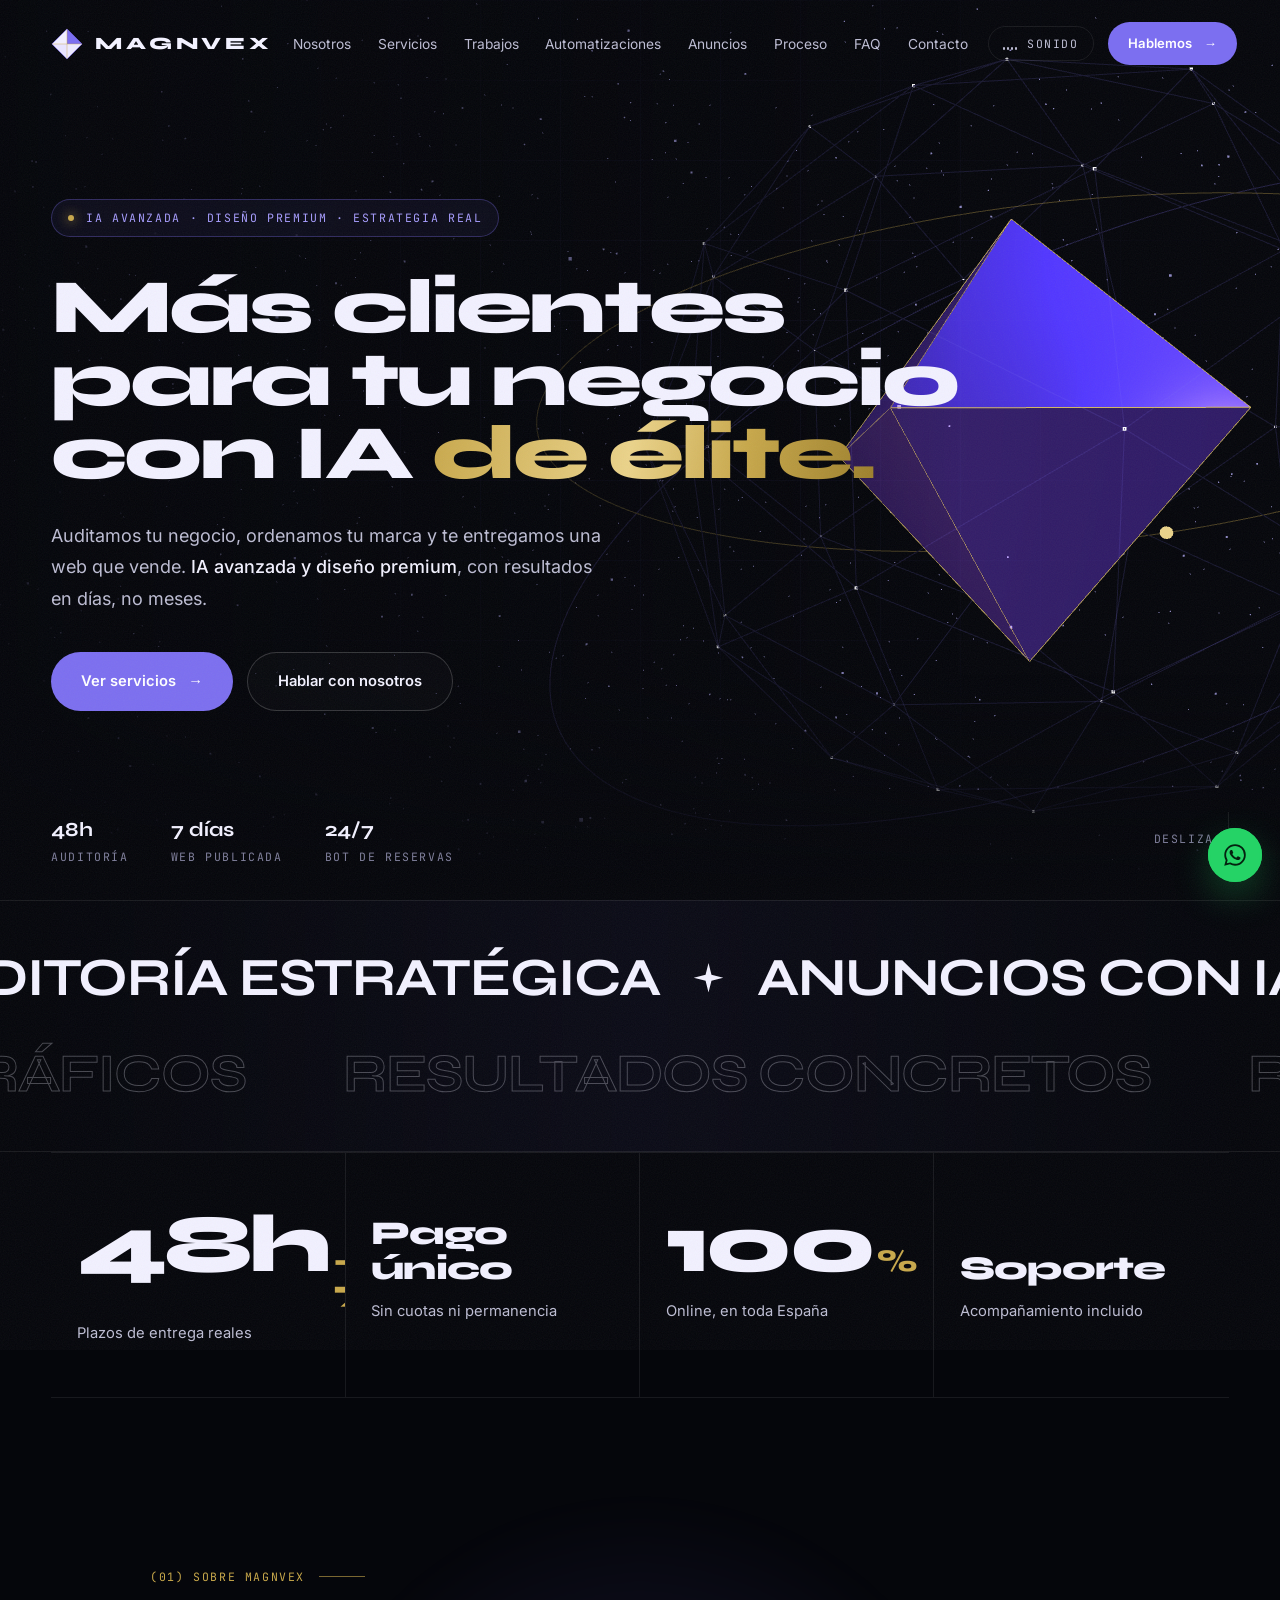
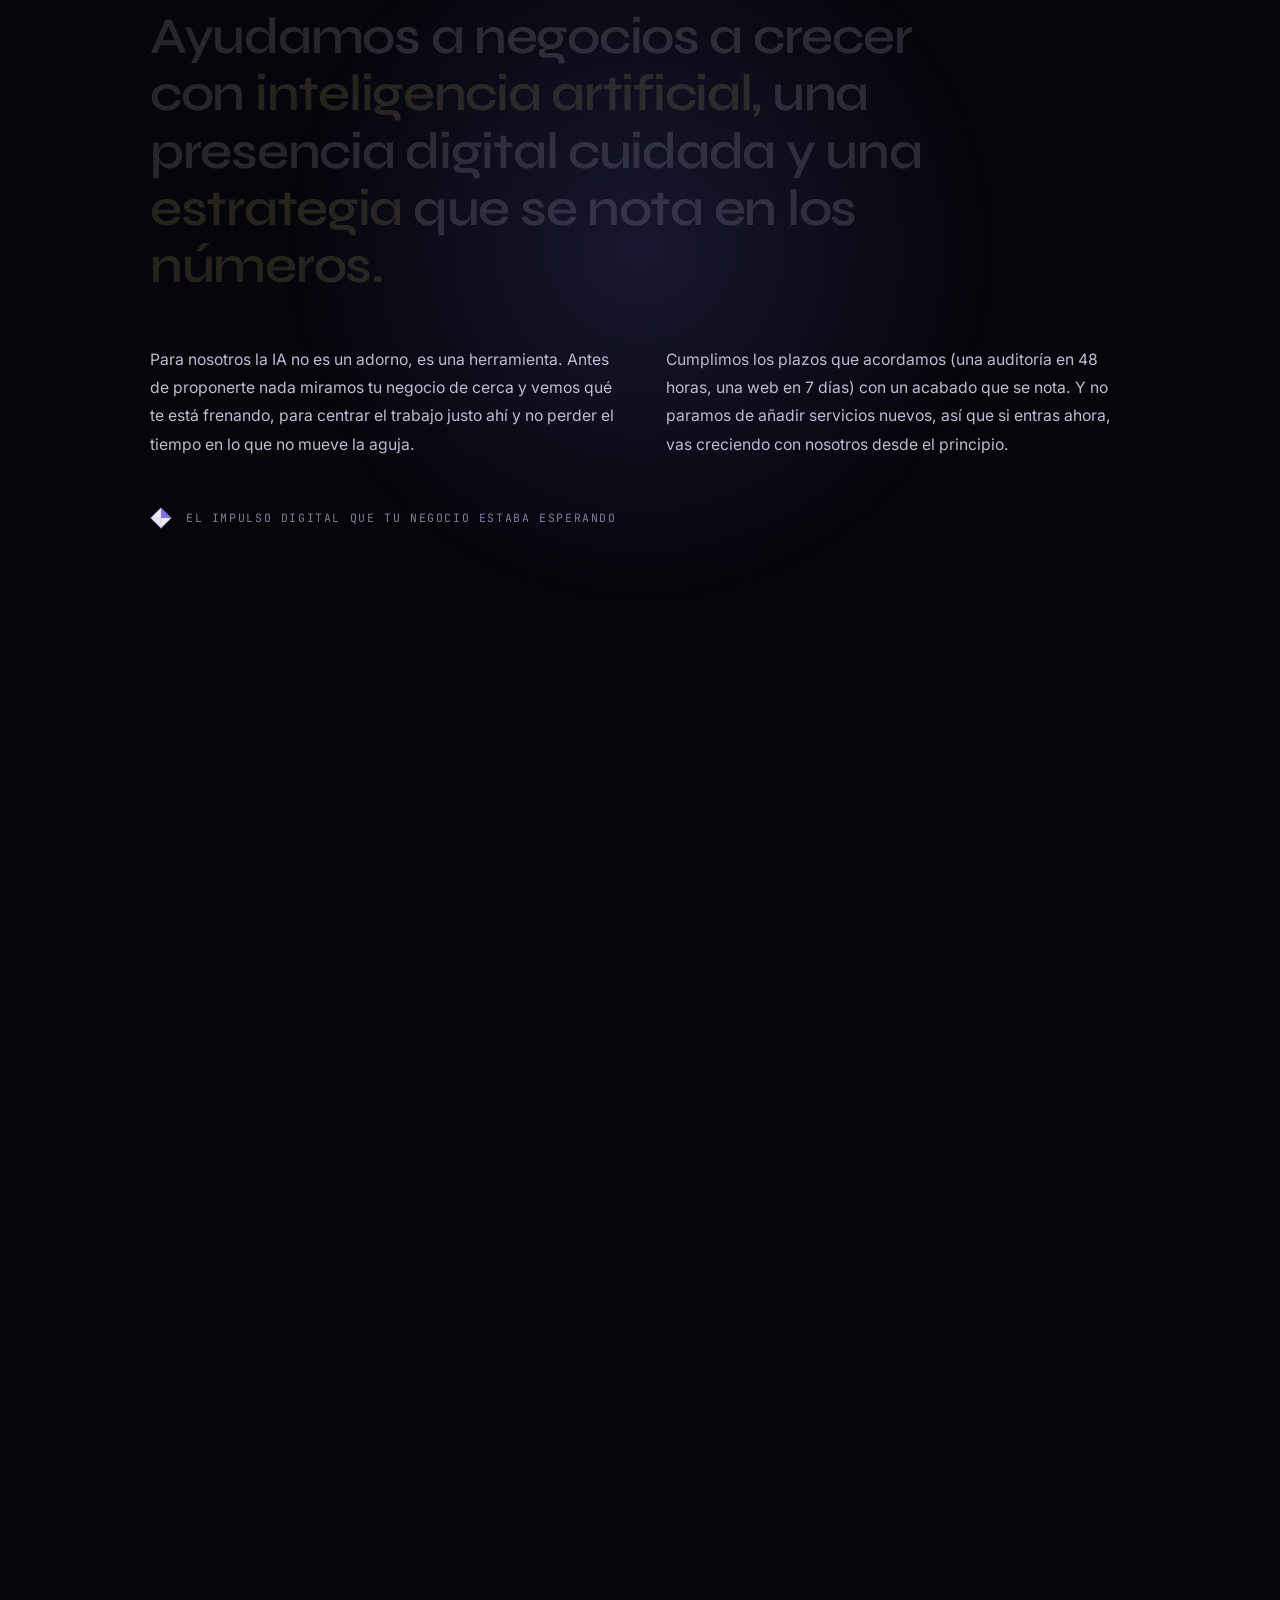
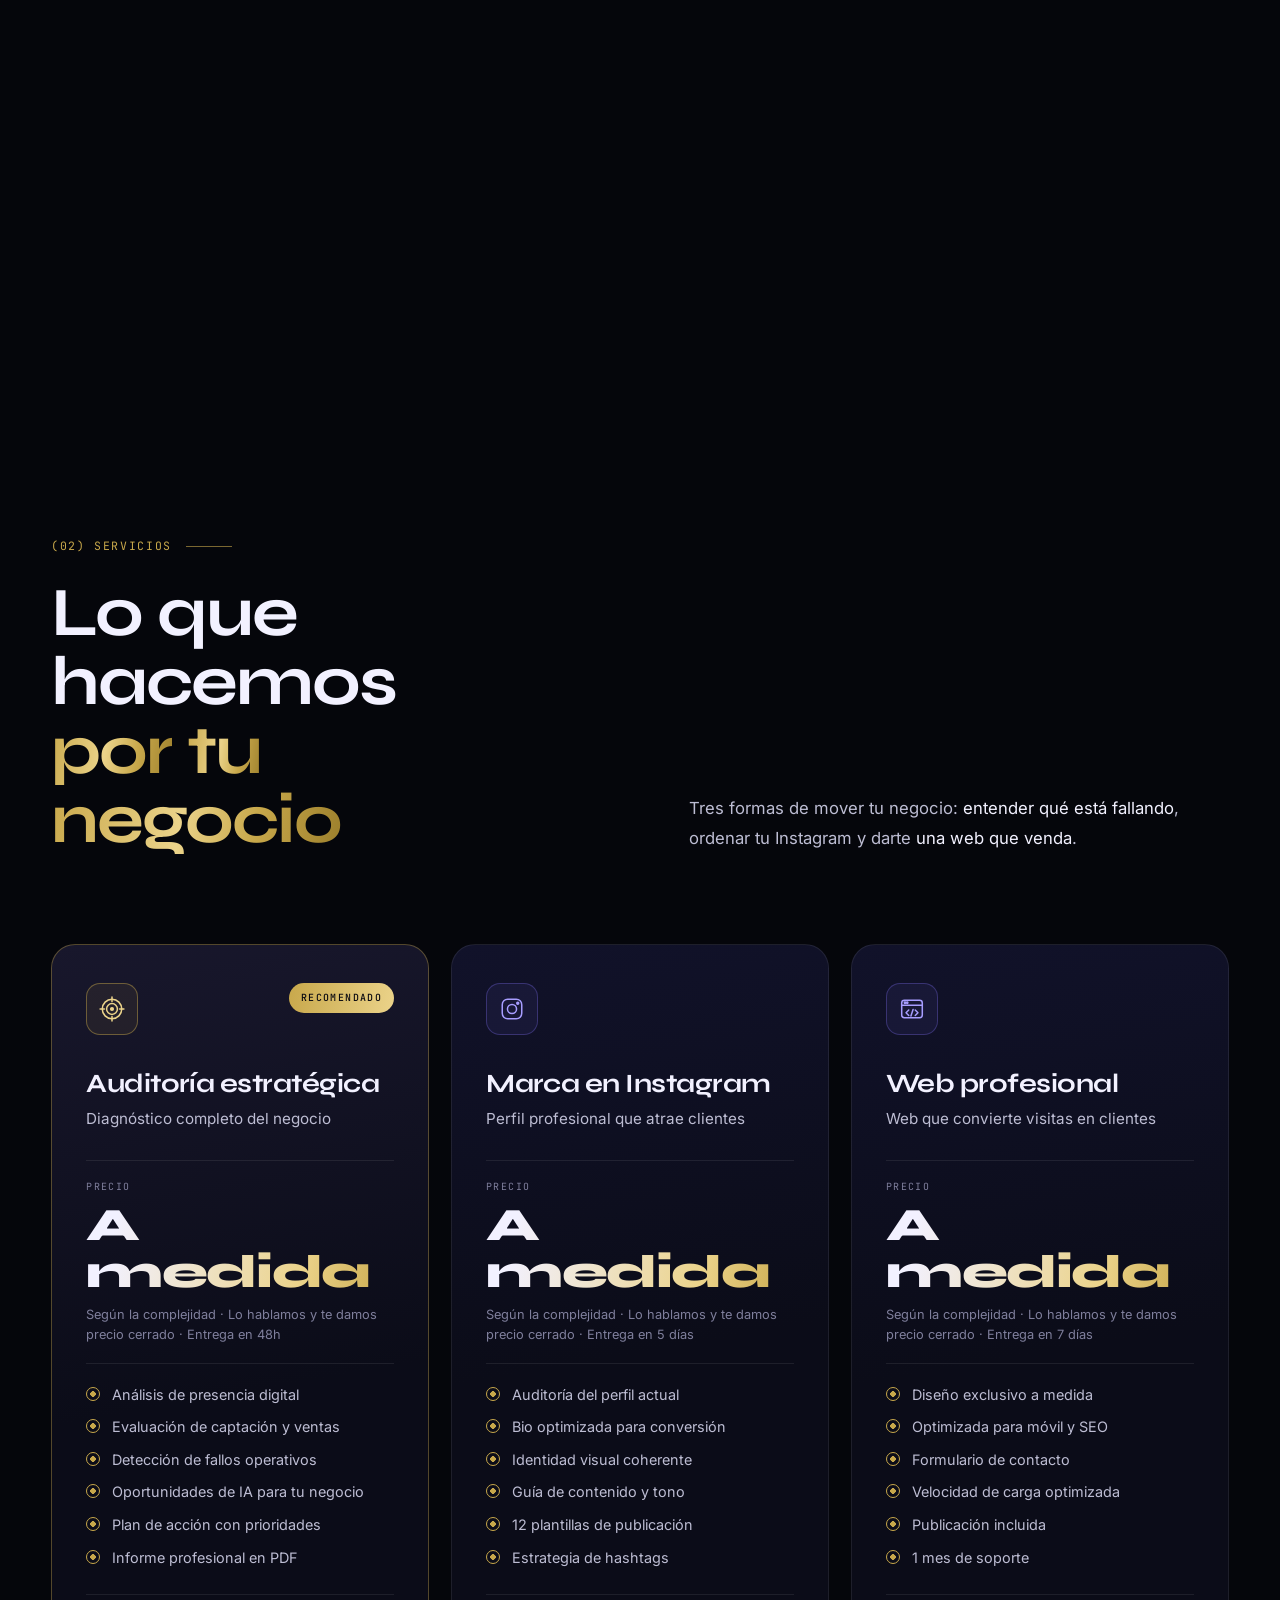
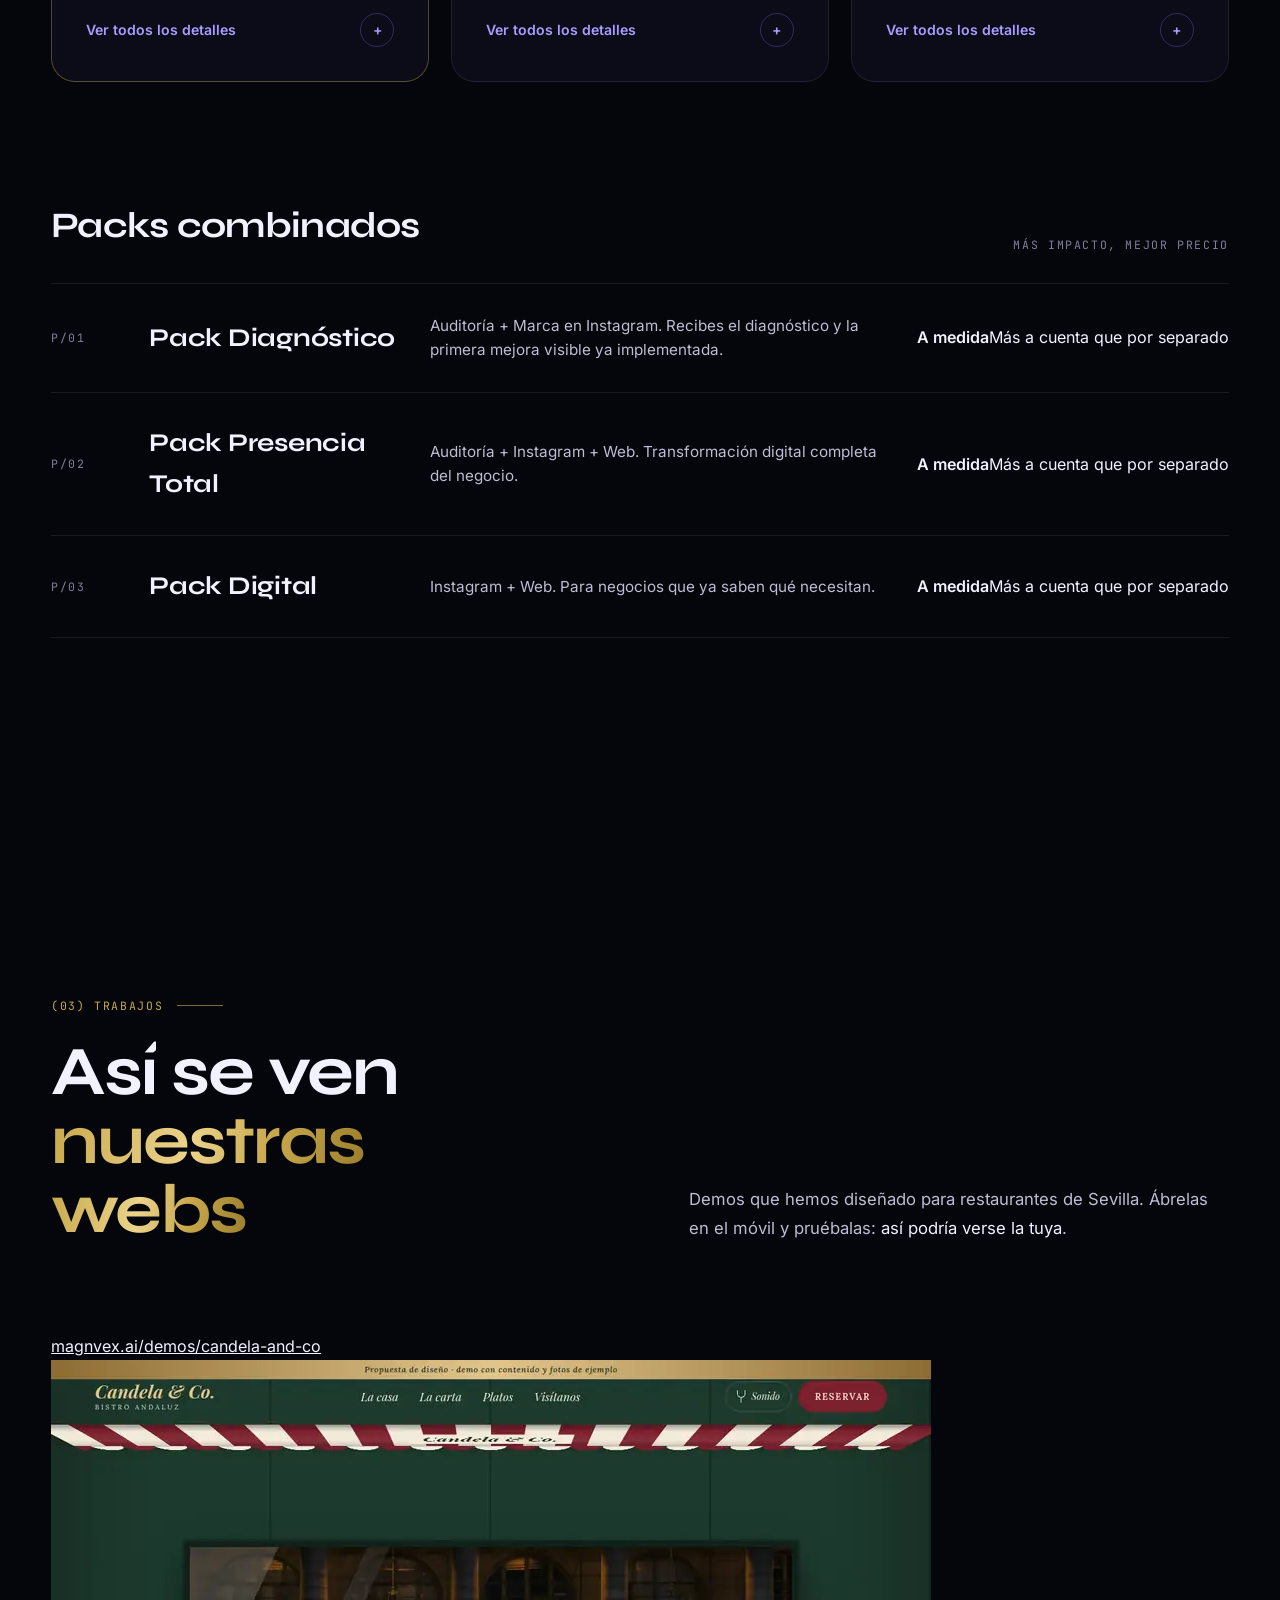
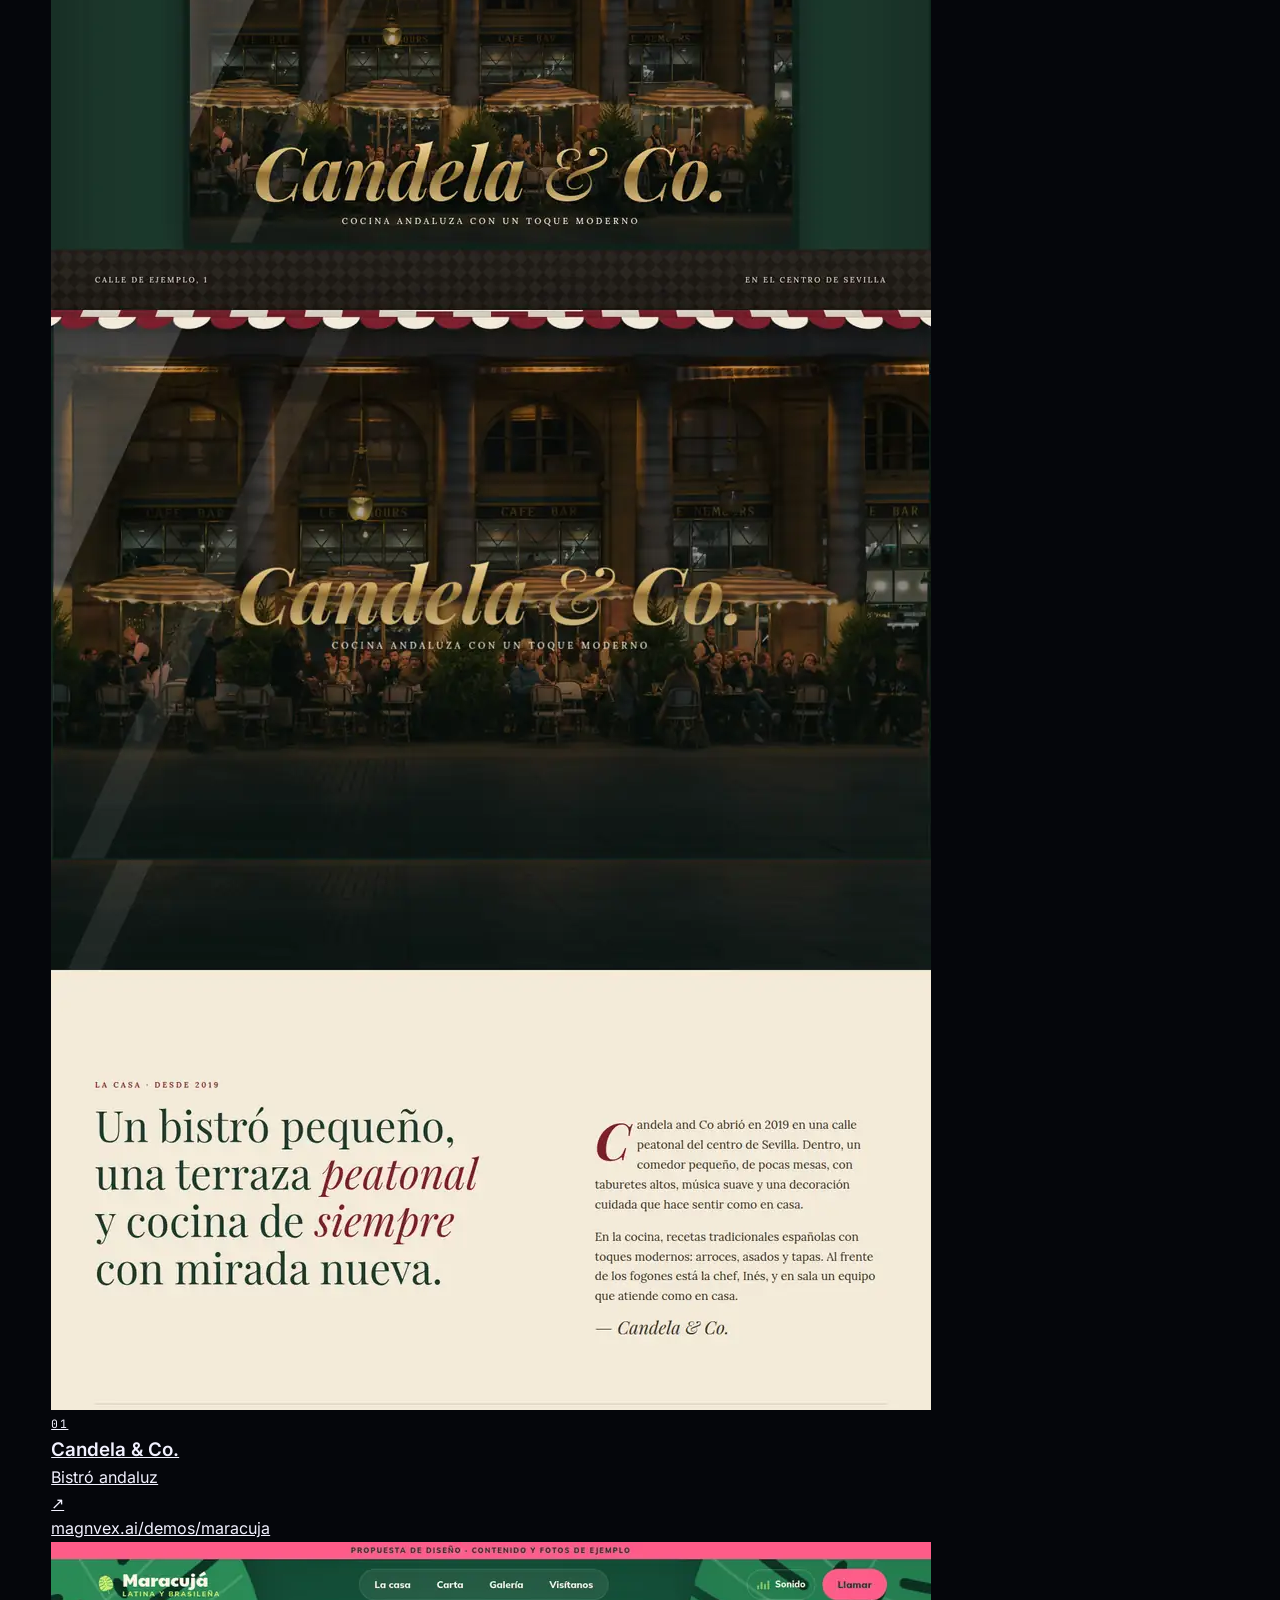
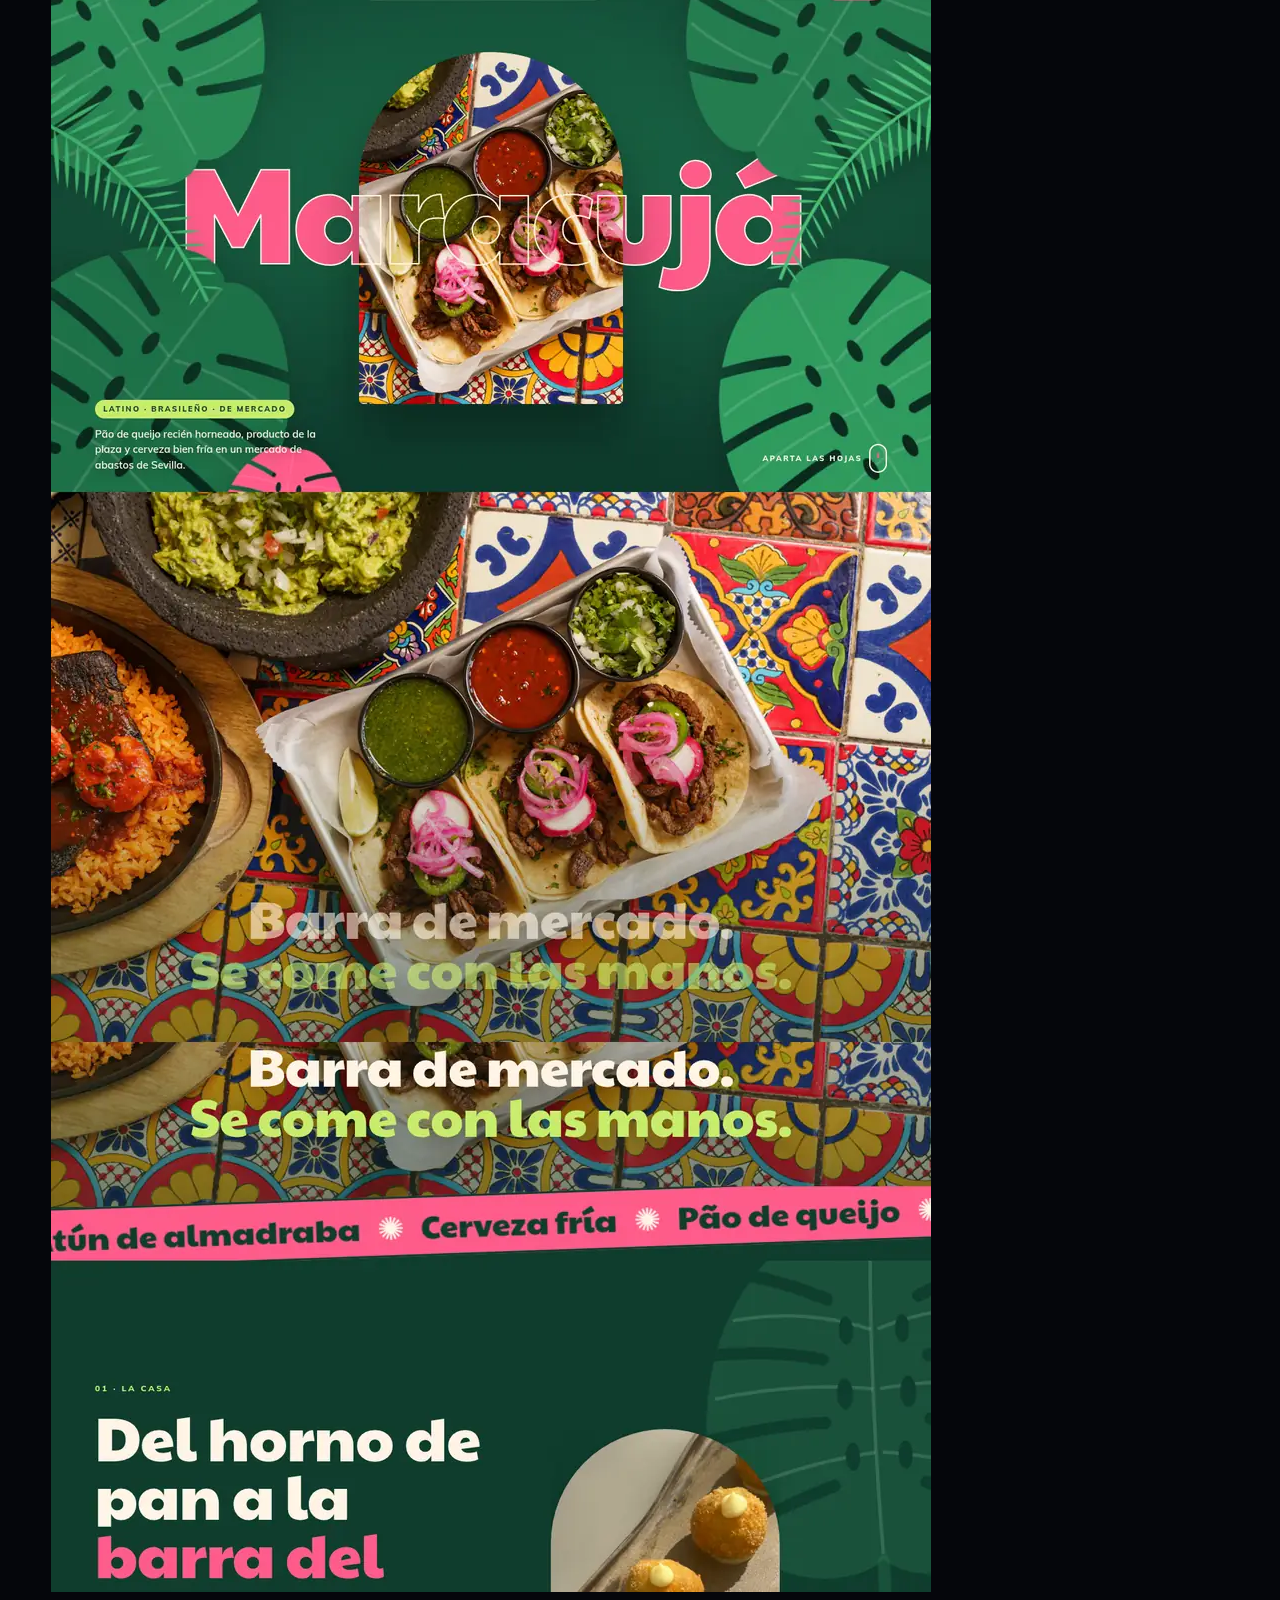
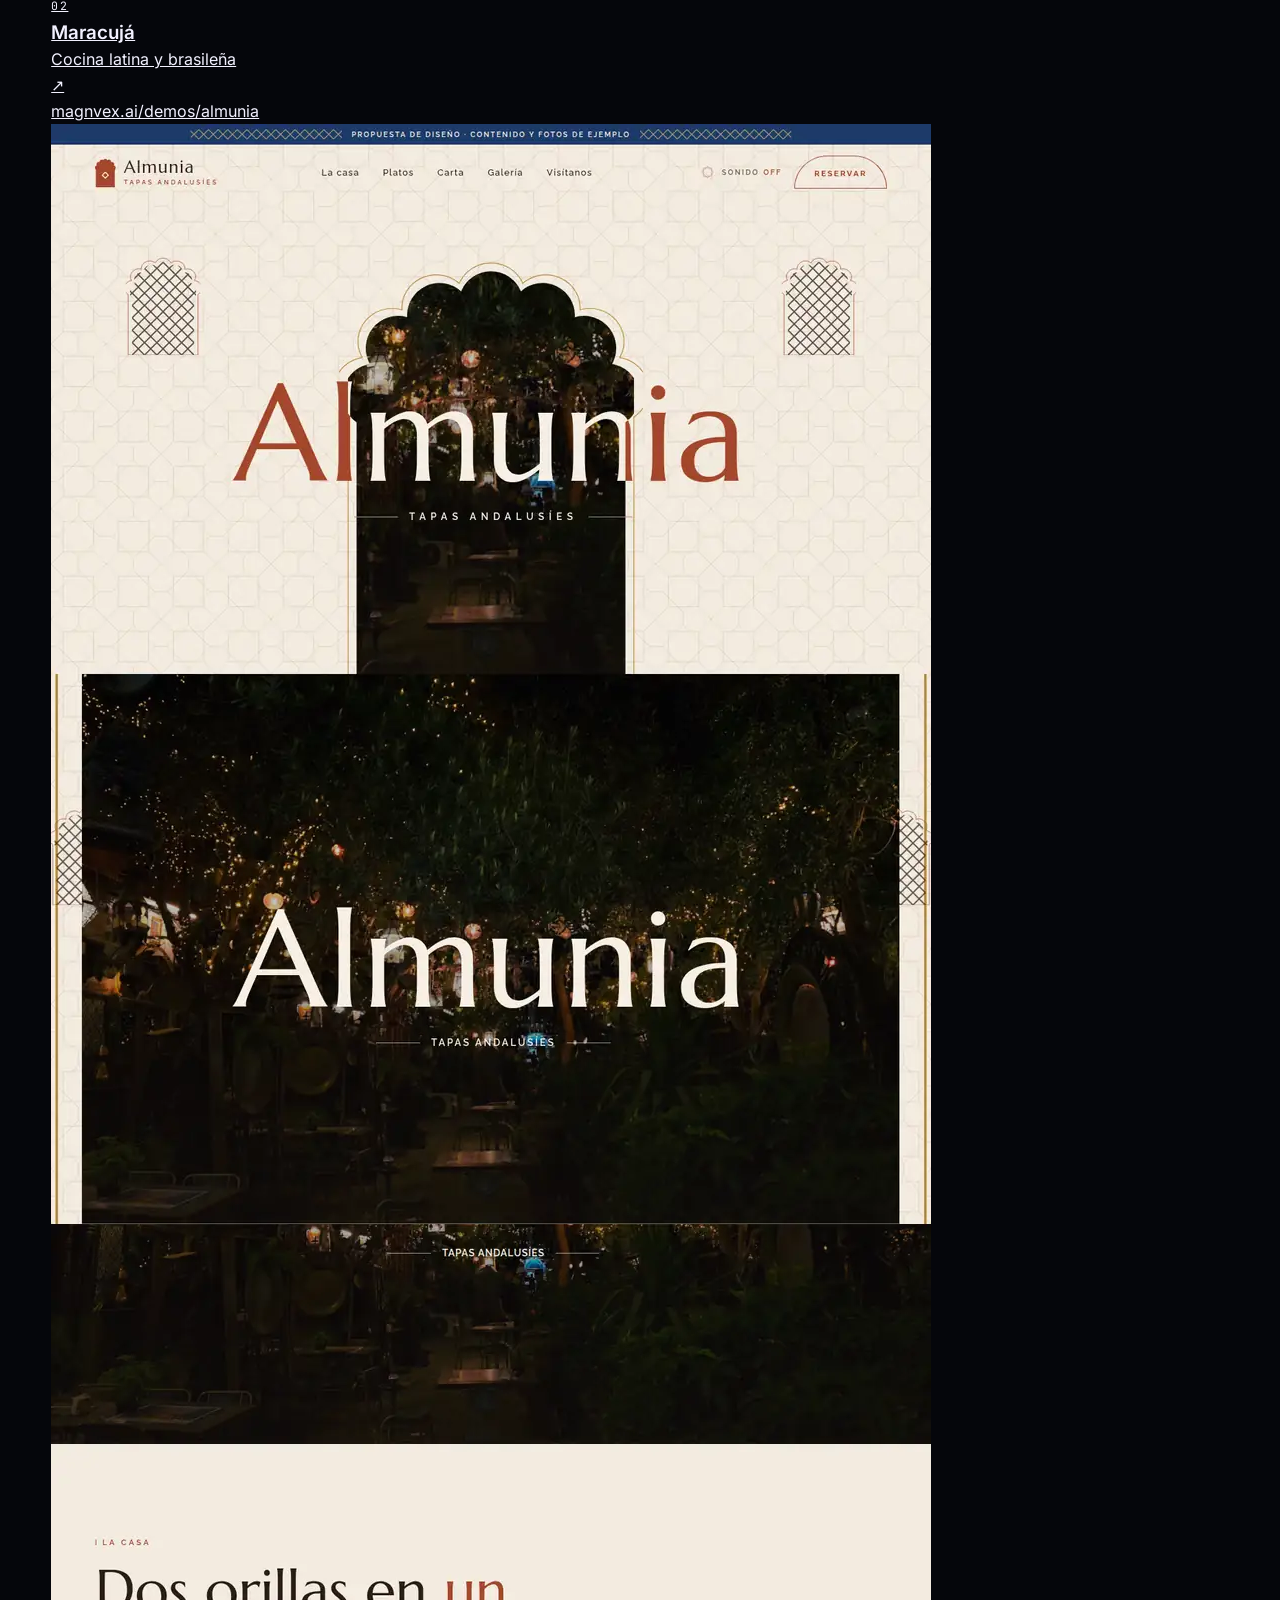
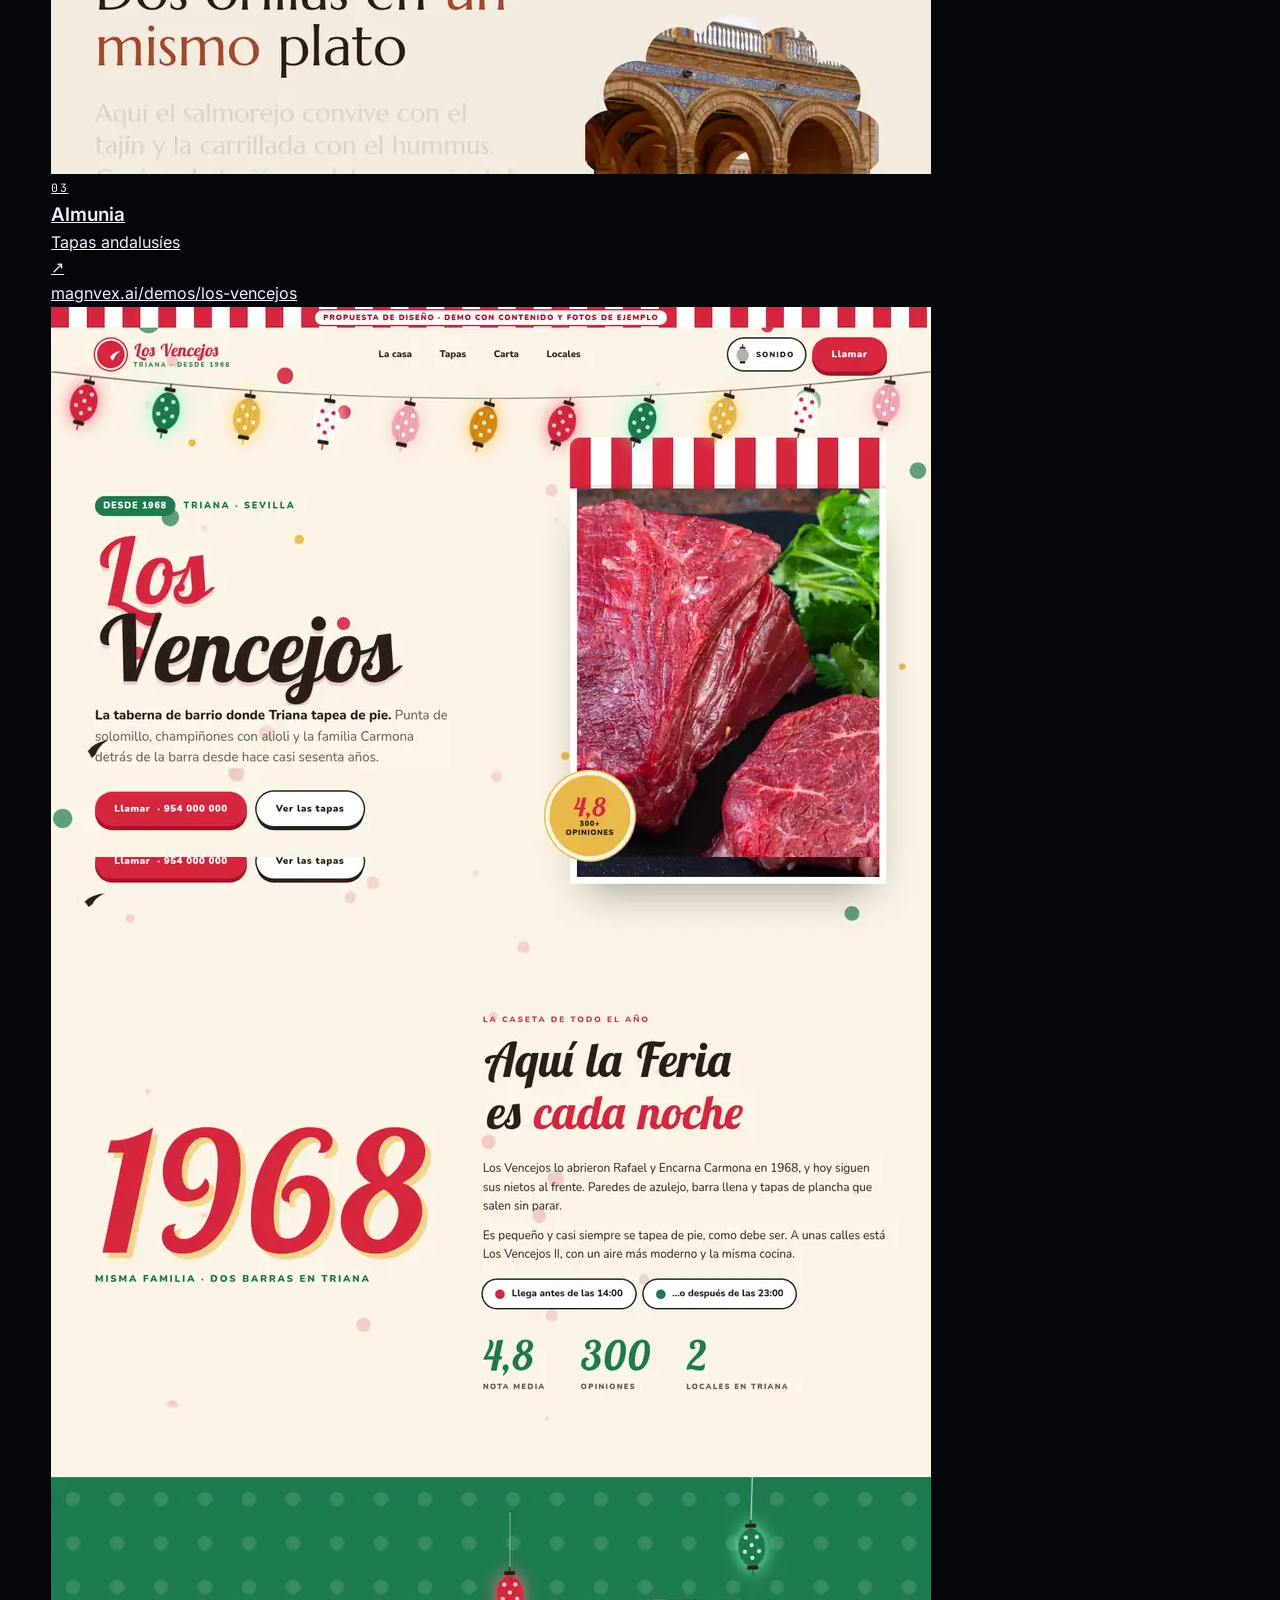
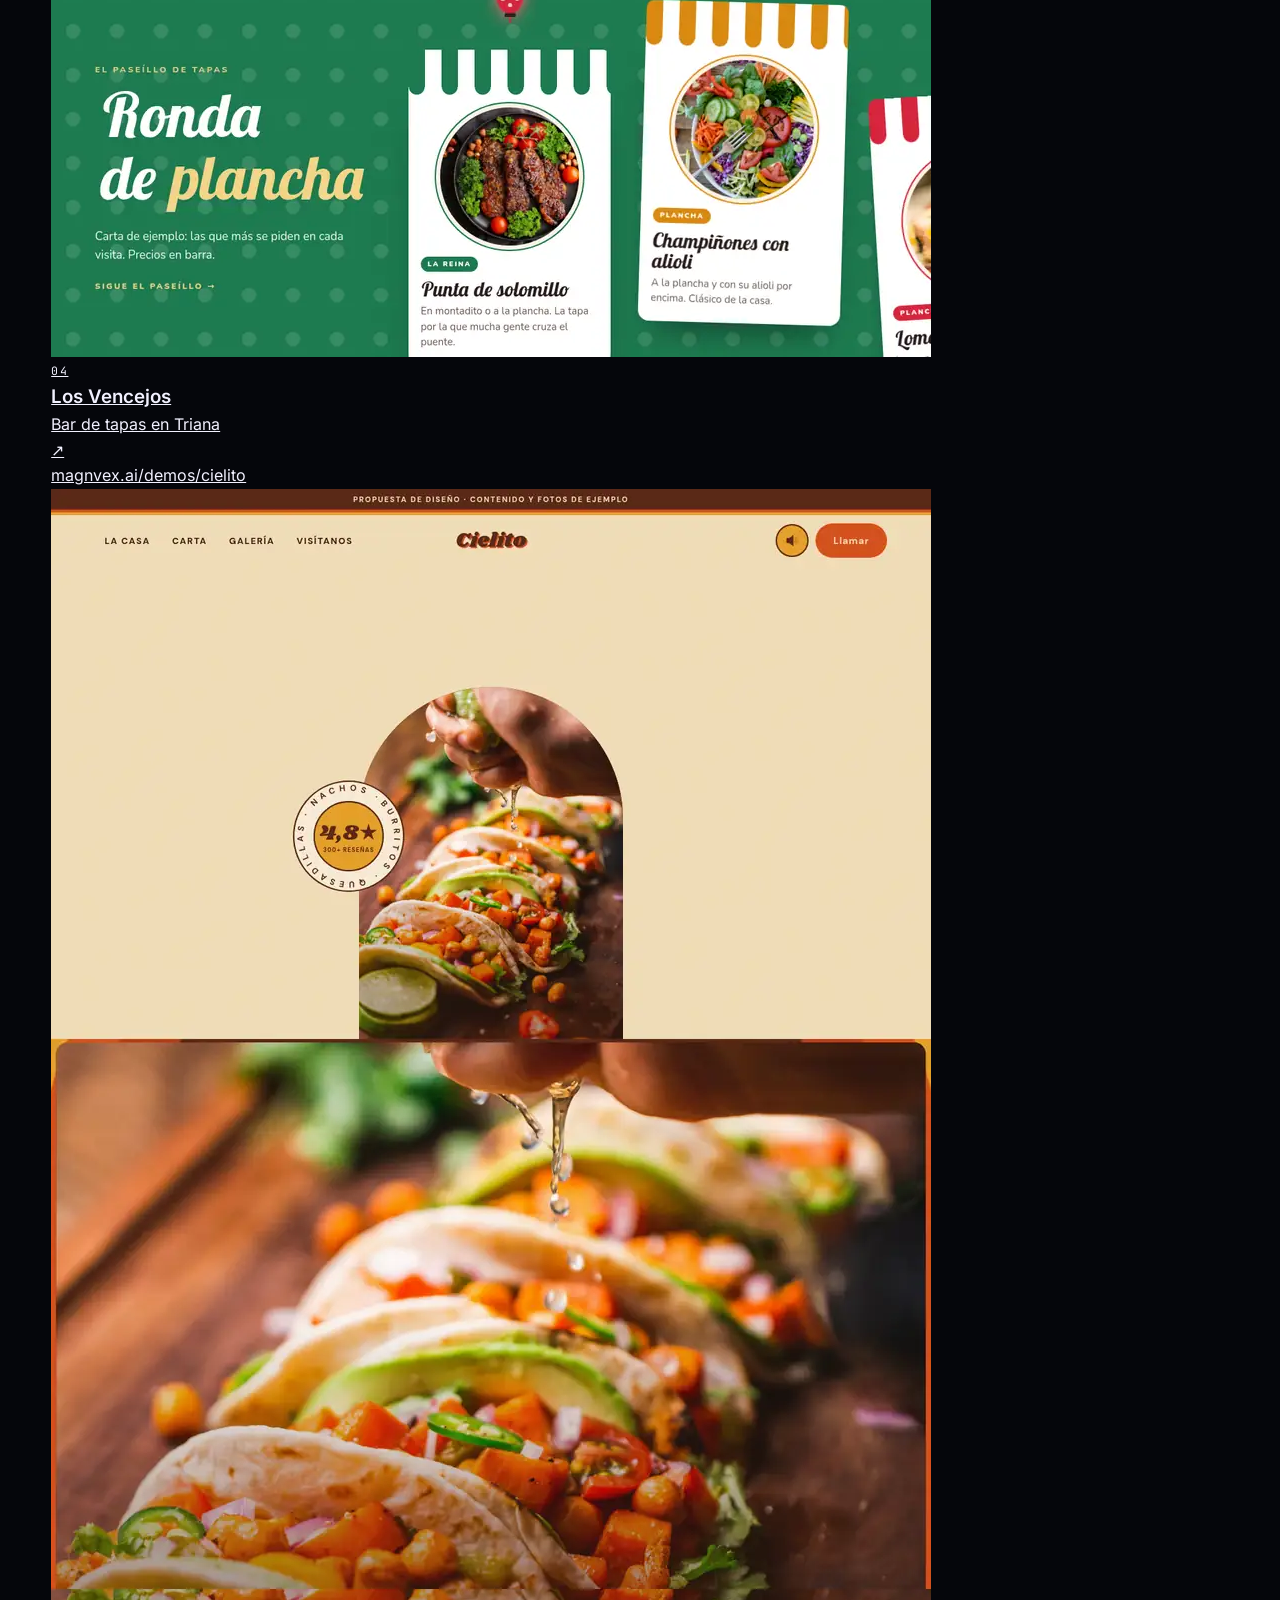
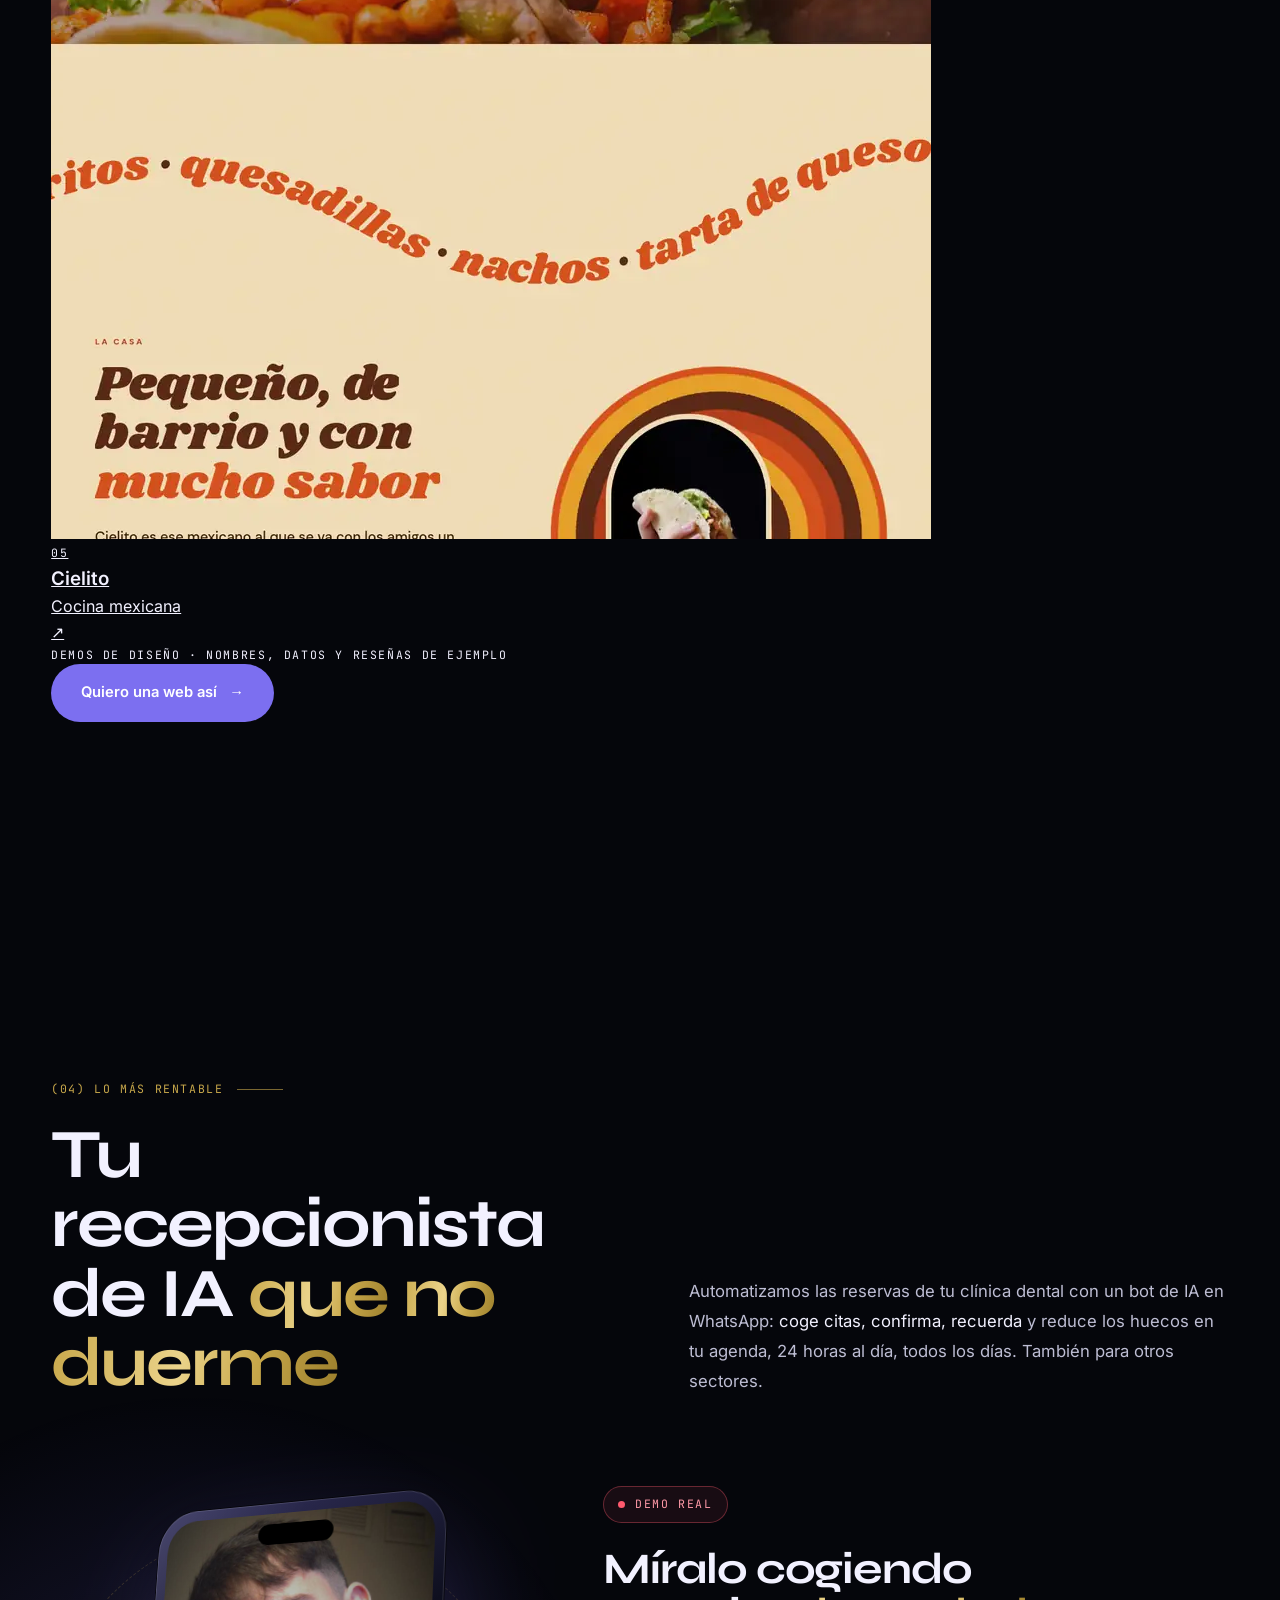
==== commit 4b13e944: "Precio «según la complejidad» y nuevas capturas de las demos Las notas de precio y la pregunta frecu" ====
--- a/index.html
+++ b/index.html
@@ -84,14 +84,13 @@
     { "@type": "Question", "name": "¿En cuánto tiempo entregáis?", "acceptedAnswer": { "@type": "Answer", "text": "Depende del servicio: la auditoría estratégica en 48 horas, la marca en Instagram en 5 días y la web profesional en 7 días. Son plazos reales, no promesas vacías." } },
     { "@type": "Question", "name": "¿Trabajáis con negocios de toda España?", "acceptedAnswer": { "@type": "Answer", "text": "Sí. Somos 100% online y trabajamos con negocios de cualquier punto de España y fuera con la misma calidad. Todo se gestiona por email, llamada o WhatsApp." } },
     { "@type": "Question", "name": "¿Necesito tener conocimientos técnicos?", "acceptedAnswer": { "@type": "Answer", "text": "No. Nos encargamos de toda la parte técnica y te lo entregamos listo para usar, explicando cada paso en lenguaje claro." } },
-    { "@type": "Question", "name": "¿Cuánto cuesta trabajar con Magnvex?", "acceptedAnswer": { "@type": "Answer", "text": "Depende de la complejidad de cada proyecto, así que no trabajamos con tarifas cerradas. Primero hablamos contigo, vemos qué necesita tu negocio y te enviamos una propuesta a medida antes de empezar, para que sepas exactamente qué recibes. Sin sorpresas ni costes ocultos." } },
+    { "@type": "Question", "name": "¿Cómo son los precios y los pagos?", "acceptedAnswer": { "@type": "Answer", "text": "No hay tarifas fijas: el precio depende de lo que necesites y de la complejidad de cada proyecto. Lo hablamos en una llamada corta y te damos un precio cerrado antes de empezar, sin cuotas ocultas. Los packs combinados salen más a cuenta." } },
     { "@type": "Question", "name": "¿Qué pasa después de la entrega?", "acceptedAnswer": { "@type": "Answer", "text": "La web incluye 1 mes de soporte y en el resto de servicios seguimos disponibles para resolver dudas. Los primeros clientes crecen con nosotros a medida que lanzamos servicios nuevos." } }
   ]
 }
 </script>
 <script src="assets/js/boot.js"></script>
 <link rel="stylesheet" href="assets/css/styles.css">
-<link rel="stylesheet" href="assets/css/demo-fonts.css">
 </head>
 <body>
 <a class="skip" href="#main">Saltar al contenido</a>
@@ -125,7 +124,6 @@
     <symbol id="i-film" viewBox="0 0 24 24" fill="none" stroke="currentColor" stroke-width="1.3" stroke-linecap="round" stroke-linejoin="round"><rect x="2.5" y="5" width="19" height="14" rx="2.5"/><path d="M10 9.5v5l4.5-2.5z" fill="currentColor"/></symbol>
     <symbol id="i-shield" viewBox="0 0 24 24" fill="none" stroke="currentColor" stroke-width="1.3" stroke-linecap="round" stroke-linejoin="round"><path d="M12 2.5l8 3v6c0 5-3.4 8.6-8 10-4.6-1.4-8-5-8-10v-6z"/><path d="M8.5 12l2.5 2.5 4.5-5"/></symbol>
     <symbol id="i-wa" viewBox="0 0 24 24" fill="currentColor"><path d="M12.04 2C6.58 2 2.13 6.45 2.13 11.91c0 1.75.46 3.45 1.32 4.95L2.05 22l5.25-1.38a9.9 9.9 0 0 0 4.74 1.21h.01c5.46 0 9.9-4.45 9.9-9.91A9.86 9.86 0 0 0 12.04 2zm0 18.15h-.01a8.2 8.2 0 0 1-4.19-1.15l-.3-.18-3.12.82.83-3.04-.2-.31a8.2 8.2 0 0 1-1.26-4.38c0-4.54 3.7-8.24 8.25-8.24 2.2 0 4.27.86 5.83 2.42a8.18 8.18 0 0 1 2.41 5.83c0 4.54-3.7 8.24-8.24 8.24zm4.52-6.17c-.25-.12-1.47-.72-1.69-.81-.23-.08-.39-.12-.56.12-.17.25-.64.81-.78.97-.14.17-.29.19-.54.06-.25-.12-1.05-.39-1.99-1.23-.74-.66-1.23-1.47-1.38-1.72-.14-.25-.02-.38.11-.51.11-.11.25-.29.37-.43.13-.15.17-.25.25-.42.08-.17.04-.31-.02-.43-.06-.12-.56-1.34-.76-1.84-.2-.48-.41-.42-.56-.43h-.48c-.17 0-.43.06-.66.31-.23.25-.86.85-.86 2.07 0 1.22.89 2.4 1.01 2.56.12.17 1.75 2.67 4.23 3.74.59.26 1.05.41 1.41.52.59.19 1.13.16 1.56.1.48-.07 1.47-.6 1.67-1.18.21-.58.21-1.07.14-1.18-.06-.1-.22-.16-.47-.28z"/></symbol>
-    <symbol id="i-ig" viewBox="0 0 24 24" fill="none" stroke="currentColor" stroke-width="1.9" stroke-linecap="round" stroke-linejoin="round"><rect x="3" y="3" width="18" height="18" rx="5.2"/><circle cx="12" cy="12" r="4.1"/><circle cx="17.4" cy="6.6" r="1.05" fill="currentColor" stroke="none"/></symbol>
     <symbol id="i-sound" viewBox="0 0 24 24" fill="none" stroke="currentColor" stroke-width="1.5" stroke-linecap="round" stroke-linejoin="round"><path d="M4 9.5h3.5L12 5.5v13l-4.5-4H4z"/><path d="M15.5 9a4 4 0 0 1 0 6M18 6.5a7.5 7.5 0 0 1 0 11"/></symbol>
   </defs>
 </svg>
@@ -151,7 +149,7 @@
     <ul class="nav-links" id="nav-links">
       <li><a href="#nosotros">Nosotros</a></li>
       <li><a href="#servicios">Servicios</a></li>
-      <li><a href="#demos">Demos</a></li>
+      <li><a href="#trabajos">Trabajos</a></li>
       <li><a href="#automatizaciones">Automatizaciones</a></li>
       <li><a href="#anuncios">Anuncios</a></li>
       <li><a href="#proceso">Proceso</a></li>
@@ -217,7 +215,7 @@
   <div class="wrap">
     <div class="stats">
       <div class="stat rv"><div class="stat-num">48h<small>–7d</small></div><div class="stat-lbl">Plazos de entrega reales</div></div>
-      <div class="stat rv"><div class="stat-num stat-word">A medida</div><div class="stat-lbl">Propuesta según tu proyecto</div></div>
+      <div class="stat rv"><div class="stat-num stat-word">Pago único</div><div class="stat-lbl">Sin cuotas ni permanencia</div></div>
       <div class="stat rv"><div class="stat-num"><span data-count="100">100</span><small>%</small></div><div class="stat-lbl">Online, en toda España</div></div>
       <div class="stat rv"><div class="stat-num stat-word">Soporte</div><div class="stat-lbl">Acompañamiento incluido</div></div>
     </div>
@@ -252,7 +250,7 @@
         <div class="svc-top"><div class="svc-icon"><svg><use href="#i-target"/></svg></div><span class="badge">Recomendado</span></div>
         <h3>Auditoría estratégica</h3>
         <p class="svc-desc">Diagnóstico completo del negocio</p>
-        <div class="price price-quote"><div class="price-lbl mono">Inversión</div><div class="price-launch">A medida</div><div class="price-note">Según el tamaño de tu empresa · Entrega en 48h</div></div>
+        <div class="price price-quote"><div class="price-lbl mono">Precio</div><div class="price-launch">A medida</div><div class="price-note">Según la complejidad · Lo hablamos y te damos precio cerrado · Entrega en 48h</div></div>
         <ul class="feats"><li>Análisis de presencia digital</li><li>Evaluación de captación y ventas</li><li>Detección de fallos operativos</li><li>Oportunidades de IA para tu negocio</li><li>Plan de acción con prioridades</li><li>Informe profesional en PDF</li></ul>
         <div class="svc-cta">Ver todos los detalles <span class="plus">+</span></div>
       </article>
@@ -260,7 +258,7 @@
         <div class="svc-top"><div class="svc-icon"><svg><use href="#i-camera"/></svg></div></div>
         <h3>Marca en Instagram</h3>
         <p class="svc-desc">Perfil profesional que atrae clientes</p>
-        <div class="price price-quote"><div class="price-lbl mono">Inversión</div><div class="price-launch">A medida</div><div class="price-note">Según el alcance · Entrega en 5 días</div></div>
+        <div class="price price-quote"><div class="price-lbl mono">Precio</div><div class="price-launch">A medida</div><div class="price-note">Según la complejidad · Lo hablamos y te damos precio cerrado · Entrega en 5 días</div></div>
         <ul class="feats"><li>Auditoría del perfil actual</li><li>Bio optimizada para conversión</li><li>Identidad visual coherente</li><li>Guía de contenido y tono</li><li>12 plantillas de publicación</li><li>Estrategia de hashtags</li></ul>
         <div class="svc-cta">Ver todos los detalles <span class="plus">+</span></div>
       </article>
@@ -268,183 +266,94 @@
         <div class="svc-top"><div class="svc-icon"><svg><use href="#i-web"/></svg></div></div>
         <h3>Web profesional</h3>
         <p class="svc-desc">Web que convierte visitas en clientes</p>
-        <div class="price price-quote"><div class="price-lbl mono">Inversión</div><div class="price-launch">A medida</div><div class="price-note">Según la complejidad · Entrega en 7 días</div></div>
+        <div class="price price-quote"><div class="price-lbl mono">Precio</div><div class="price-launch">A medida</div><div class="price-note">Según la complejidad · Lo hablamos y te damos precio cerrado · Entrega en 7 días</div></div>
         <ul class="feats"><li>Diseño exclusivo a medida</li><li>Optimizada para móvil y SEO</li><li>Formulario de contacto</li><li>Velocidad de carga optimizada</li><li>Publicación incluida</li><li>1 mes de soporte</li></ul>
         <div class="svc-cta">Ver todos los detalles <span class="plus">+</span></div>
       </article>
     </div>
 
     <div class="packs">
-      <div class="packs-head rv"><h3>Packs combinados</h3><p class="mono">Más impacto, un solo equipo</p></div>
+      <div class="packs-head rv"><h3>Packs combinados</h3><p class="mono">Más impacto, mejor precio</p></div>
       <div class="packs-list">
-        <a href="#contacto" class="pack rv"><span class="pack-n mono">P/01</span><span class="pack-name">Pack Diagnóstico</span><span class="pack-desc">Auditoría + Marca en Instagram. Recibes el diagnóstico y la primera mejora visible ya implementada.</span><span class="pack-cta mono">Pedir propuesta <span class="arrow">→</span></span></a>
-        <a href="#contacto" class="pack rv"><span class="pack-n mono">P/02</span><span class="pack-name">Pack Presencia Total</span><span class="pack-desc">Auditoría + Instagram + Web. Transformación digital completa del negocio.</span><span class="pack-cta mono">Pedir propuesta <span class="arrow">→</span></span></a>
-        <a href="#contacto" class="pack rv"><span class="pack-n mono">P/03</span><span class="pack-name">Pack Digital</span><span class="pack-desc">Instagram + Web. Para negocios que ya saben qué necesitan.</span><span class="pack-cta mono">Pedir propuesta <span class="arrow">→</span></span></a>
-      </div>
-    </div>
-  </div>
-</section>
-
-<section class="demos" id="demos" aria-labelledby="demos-title">
-  <div class="demos-pin">
-    <div class="demos-track" id="demos-track">
-      <header class="demos-intro">
-        <div class="sec-index mono">(03) Demos para restaurantes</div>
-        <h2 class="sec-title split" id="demos-title">Webs que <span class="gold">abren el apetito</span></h2>
-        <p class="demos-sub rv">Cinco demos de webs para restaurantes diseñadas por Magnvex. <em>Los negocios y sus datos son ficticios</em>; el nivel de detalle es el que tendrá la tuya.</p>
-        <div class="demos-hint mono rv" aria-hidden="true"><span class="demos-hint-line"></span><span class="demos-hint-txt">Sigue bajando</span></div>
-      </header>
-
-      <div class="demos-rail" id="demos-rail">
-        <article class="demo" style="--d-bg:#16291f;--d-bg2:#244a3a;--d-ink:#f3ead8;--d-acc:#c9a35c;--d-on:#15291f;--d-font:'Playfair Display',Didot,Georgia,serif;--d-sans:'Lora',Georgia,serif">
-          <div class="demo-card">
-            <div class="demo-ghost" aria-hidden="true">Brisa</div>
-            <div class="demo-copy">
-              <span class="demo-n mono">01 <i></i> 05</span>
-              <h3 class="demo-name">Brisa <i>&amp;</i> Mantel</h3>
-              <p class="demo-kind mono">Bistró andaluz · Demo</p>
-              <p class="demo-desc">Elegancia de bistró en verde y latón: platos que aparecen al hacer scroll, carta de temporada y reserva en un par de toques.</p>
-              <ul class="demo-tags mono"><li>Carta de temporada</li><li>Reservas</li><li>Efectos de sonido</li></ul>
-              <a class="demo-btn" href="demos/brisa-y-mantel/" target="_blank" rel="noopener">Ver demo en vivo <span class="arrow" aria-hidden="true">↗</span></a>
-            </div>
-            <div class="demo-stage" aria-hidden="true">
-              <div class="dev-tilt"><div class="dev-scroll">
-                <div class="dev-laptop"><div class="dev-lid"><div class="dev-screen"><div class="mini mini--brisa">
-                  <div class="mini-ribbon"></div>
-                  <div class="mini-nav"><b>Brisa &amp; Mantel</b><i></i><i></i><i></i><span>Reservar</span></div>
-                  <div class="mini-hero"><div class="mini-glass"><div class="mini-title">Brisa <em>&amp;</em> Mantel</div><div class="mini-sub">Cocina andaluza con un toque moderno</div></div><div class="mini-cta">Reservar mesa</div></div>
-                </div></div></div><div class="dev-base"></div></div>
-                <div class="dev-phone"><div class="dev-screen"><div class="mini mini--brisa is-phone">
-                  <div class="mini-ribbon"></div>
-                  <div class="mini-nav"><b>B&amp;M</b><span>≡</span></div>
-                  <div class="mini-hero"><div class="mini-glass"><div class="mini-title">Brisa <em>&amp;</em> Mantel</div><div class="mini-sub">Bistró andaluz</div></div><div class="mini-cta">Reservar</div></div>
-                </div></div></div>
-              </div></div>
-            </div>
-          </div>
-        </article>
-
-        <article class="demo" style="--d-bg:#fbf4e6;--d-bg2:#f3d488;--d-ink:#2b1d1a;--d-acc:#d7263d;--d-on:#fff;--d-font:'Lobster Two',Georgia,serif;--d-sans:'Nunito',system-ui,sans-serif">
-          <div class="demo-card">
-            <div class="demo-ghost" aria-hidden="true">Azulejera</div>
-            <div class="demo-copy">
-              <span class="demo-n mono">02 <i></i> 05</span>
-              <h3 class="demo-name">La Azulejera</h3>
-              <p class="demo-kind mono">Taberna de tapas · Demo</p>
-              <p class="demo-desc">Toldo de caseta, azulejo y ambiente de feria: un paseo de tapas en horizontal y una noche con guirnaldas que se encienden al bajar.</p>
-              <ul class="demo-tags mono"><li>Paseo de tapas</li><li>Noche con guirnaldas</li><li>Dos locales</li></ul>
-              <a class="demo-btn" href="demos/la-azulejera/" target="_blank" rel="noopener">Ver demo en vivo <span class="arrow" aria-hidden="true">↗</span></a>
-            </div>
-            <div class="demo-stage" aria-hidden="true">
-              <div class="dev-tilt"><div class="dev-scroll">
-                <div class="dev-laptop"><div class="dev-lid"><div class="dev-screen"><div class="mini mini--azul">
-                  <div class="mini-ribbon"></div>
-                  <div class="mini-nav"><b>La Azulejera</b><i></i><i></i><i></i><span>Ven a vernos</span></div>
-                  <div class="mini-hero"><div class="mini-title"><small>La</small>Azulejera</div><div class="mini-sub">La caseta de todo el año</div><div class="mini-cta">Ver la pizarra</div><div class="mini-tiles"></div></div>
-                </div></div></div><div class="dev-base"></div></div>
-                <div class="dev-phone"><div class="dev-screen"><div class="mini mini--azul is-phone">
-                  <div class="mini-ribbon"></div>
-                  <div class="mini-nav"><b>La Azulejera</b><span>≡</span></div>
-                  <div class="mini-hero"><div class="mini-title"><small>La</small>Azulejera</div><div class="mini-sub">Tapas desde 1968</div><div class="mini-tiles"></div></div>
-                </div></div></div>
-              </div></div>
-            </div>
-          </div>
-        </article>
-
-        <article class="demo" style="--d-bg:#1d3a6a;--d-bg2:#2a5194;--d-ink:#f2ebdf;--d-acc:#d8b26a;--d-on:#17110e;--d-font:'Marcellus',Georgia,serif;--d-sans:'Raleway',system-ui,sans-serif">
-          <div class="demo-card">
-            <div class="demo-ghost" aria-hidden="true">Almunia</div>
-            <div class="demo-copy">
-              <span class="demo-n mono">03 <i></i> 05</span>
-              <h3 class="demo-name">Almunia</h3>
-              <p class="demo-kind mono">Cocina andalusí y andaluza · Demo</p>
-              <p class="demo-desc">Arcos, alicatado y oro viejo: una arquería de platos que se abre al hacer scroll y una carta clara, con alérgenos.</p>
-              <ul class="demo-tags mono"><li>Arquería animada</li><li>Carta con alérgenos</li><li>Reservas</li></ul>
-              <a class="demo-btn" href="demos/almunia/" target="_blank" rel="noopener">Ver demo en vivo <span class="arrow" aria-hidden="true">↗</span></a>
-            </div>
-            <div class="demo-stage" aria-hidden="true">
-              <div class="dev-tilt"><div class="dev-scroll">
-                <div class="dev-laptop"><div class="dev-lid"><div class="dev-screen"><div class="mini mini--almu">
-                  <div class="mini-ribbon"></div>
-                  <div class="mini-nav"><b>Almunia</b><i></i><i></i><i></i><span>Reservar</span></div>
-                  <div class="mini-hero"><div class="mini-arch"></div><div class="mini-eyebrow">Cocina andalusí y andaluza</div><div class="mini-title">Almunia</div><div class="mini-sub">Seis platos, seis arcos</div></div>
-                </div></div></div><div class="dev-base"></div></div>
-                <div class="dev-phone"><div class="dev-screen"><div class="mini mini--almu is-phone">
-                  <div class="mini-ribbon"></div>
-                  <div class="mini-nav"><b>Almunia</b><span>≡</span></div>
-                  <div class="mini-hero"><div class="mini-arch"></div><div class="mini-title">Almunia</div><div class="mini-sub">Cocina andalusí</div></div>
-                </div></div></div>
-              </div></div>
-            </div>
-          </div>
-        </article>
-
-        <article class="demo" style="--d-bg:#ff5c8a;--d-bg2:#ffc1d2;--d-ink:#0b2a20;--d-acc:#0f3d2e;--d-on:#c8ec6c;--d-font:'Paytone One','Arial Black',sans-serif;--d-sans:'Mulish',system-ui,sans-serif">
-          <div class="demo-card">
-            <div class="demo-ghost" aria-hidden="true">Jabuticaba</div>
-            <div class="demo-copy">
-              <span class="demo-n mono">04 <i></i> 05</span>
-              <h3 class="demo-name">Jabuticaba</h3>
-              <p class="demo-kind mono">Cocina latina y brasileña · Demo</p>
-              <p class="demo-desc">Color de mercado y una tipografía con hambre: la carta se recorre en horizontal, con galería y reserva al momento.</p>
-              <ul class="demo-tags mono"><li>Carta horizontal</li><li>Galería</li><li>Reservas</li></ul>
-              <a class="demo-btn" href="demos/jabuticaba/" target="_blank" rel="noopener">Ver demo en vivo <span class="arrow" aria-hidden="true">↗</span></a>
-            </div>
-            <div class="demo-stage" aria-hidden="true">
-              <div class="dev-tilt"><div class="dev-scroll">
-                <div class="dev-laptop"><div class="dev-lid"><div class="dev-screen"><div class="mini mini--jabu">
-                  <div class="mini-ribbon"></div>
-                  <div class="mini-nav"><b>Jabuticaba</b><i></i><i></i><i></i><span>Reservar</span></div>
-                  <div class="mini-hero"><div class="mini-title">Jabuticaba</div><div class="mini-blob"></div><div class="mini-sub">Se come <em>con las manos.</em></div><div class="mini-sticker">de mercado</div></div>
-                </div></div></div><div class="dev-base"></div></div>
-                <div class="dev-phone"><div class="dev-screen"><div class="mini mini--jabu is-phone">
-                  <div class="mini-ribbon"></div>
-                  <div class="mini-nav"><b>Jabuticaba</b><span>≡</span></div>
-                  <div class="mini-hero"><div class="mini-title">Jabu<br>ticaba</div><div class="mini-blob"></div><div class="mini-sub">Se come <em>con las manos.</em></div></div>
-                </div></div></div>
-              </div></div>
-            </div>
-          </div>
-        </article>
-
-        <article class="demo" style="--d-bg:#5b2a17;--d-bg2:#b8401b;--d-ink:#f4e2bd;--d-acc:#e9a42b;--d-on:#3d1c0f;--d-font:'Shrikhand','Cooper Black',Georgia,serif;--d-sans:'DM Sans',system-ui,sans-serif">
-          <div class="demo-card">
-            <div class="demo-ghost" aria-hidden="true">Chido</div>
-            <div class="demo-copy">
-              <span class="demo-n mono">05 <i></i> 05</span>
-              <h3 class="demo-name">¡Qué Chido!</h3>
-              <p class="demo-kind mono">Cocina mexicana de barrio · Demo</p>
-              <p class="demo-desc">Rayas setenteras, arcos y mucho sabor: carta en tarjetas, el postre estrella en órbita y reserva en un toque.</p>
-              <ul class="demo-tags mono"><li>Estética retro</li><li>Postre en órbita</li><li>Reservas</li></ul>
-              <a class="demo-btn" href="demos/que-chido/" target="_blank" rel="noopener">Ver demo en vivo <span class="arrow" aria-hidden="true">↗</span></a>
-            </div>
-            <div class="demo-stage" aria-hidden="true">
-              <div class="dev-tilt"><div class="dev-scroll">
-                <div class="dev-laptop"><div class="dev-lid"><div class="dev-screen"><div class="mini mini--chido">
-                  <div class="mini-ribbon"></div>
-                  <div class="mini-nav"><b>¡Qué Chido!</b><i></i><i></i><i></i><span>Reservar</span></div>
-                  <div class="mini-hero"><div class="mini-sun"></div><div class="mini-eyebrow">Cocina mexicana de barrio</div><div class="mini-title">¡Qué Chido!</div><div class="mini-cta">Ver la carta</div></div>
-                </div></div></div><div class="dev-base"></div></div>
-                <div class="dev-phone"><div class="dev-screen"><div class="mini mini--chido is-phone">
-                  <div class="mini-ribbon"></div>
-                  <div class="mini-nav"><b>¡Qué Chido!</b><span>≡</span></div>
-                  <div class="mini-hero"><div class="mini-sun"></div><div class="mini-title">¡Qué<br>Chido!</div><div class="mini-cta">Reservar</div></div>
-                </div></div></div>
-              </div></div>
-            </div>
-          </div>
-        </article>
-      </div>
-
-      <div class="demos-dots" id="demos-dots" aria-hidden="true"><i class="on"></i><i></i><i></i><i></i><i></i></div>
-
-      <div class="demos-end">
-        <p class="mono">¿El siguiente?</p>
-        <h3>Tu restaurante, <span class="gold">a este nivel</span></h3>
-        <p class="demos-end-sub">Diseño a medida, carta, reservas y animaciones. Te enseñamos una propuesta antes de empezar.</p>
-        <a href="#contacto" class="btn btn-primary magnetic">Quiero una web así <span class="arrow">→</span></a>
-      </div>
+        <a href="#contacto" class="pack rv"><span class="pack-n mono">P/01</span><span class="pack-name">Pack Diagnóstico</span><span class="pack-desc">Auditoría + Marca en Instagram. Recibes el diagnóstico y la primera mejora visible ya implementada.</span><span class="pack-price"><b>A medida</b><span class="pack-save">Más a cuenta que por separado</span></span></a>
+        <a href="#contacto" class="pack rv"><span class="pack-n mono">P/02</span><span class="pack-name">Pack Presencia Total</span><span class="pack-desc">Auditoría + Instagram + Web. Transformación digital completa del negocio.</span><span class="pack-price"><b>A medida</b><span class="pack-save">Más a cuenta que por separado</span></span></a>
+        <a href="#contacto" class="pack rv"><span class="pack-n mono">P/03</span><span class="pack-name">Pack Digital</span><span class="pack-desc">Instagram + Web. Para negocios que ya saben qué necesitan.</span><span class="pack-price"><b>A medida</b><span class="pack-save">Más a cuenta que por separado</span></span></a>
+      </div>
+    </div>
+  </div>
+</section>
+
+<section class="section work" id="trabajos">
+  <div class="wrap">
+    <div class="sec-head">
+      <div>
+        <div class="sec-index mono">(03) Trabajos</div>
+        <h2 class="sec-title split">Así se ven <span class="gold">nuestras webs</span></h2>
+      </div>
+      <p class="sec-sub rv">Demos que hemos diseñado para restaurantes de Sevilla. Ábrelas en el móvil y pruébalas: <em>así podría verse la tuya</em>.</p>
+    </div>
+
+    <div class="work-grid">
+      <a class="work-card rv" href="demos/candela-and-co/" target="_blank" rel="noopener" aria-label="Abrir la demo de Candela &amp; Co., bistró andaluz (se abre en otra pestaña)">
+        <div class="work-frame">
+          <div class="work-bar" aria-hidden="true"><i></i><i></i><i></i><span>magnvex.ai/demos/candela-and-co</span></div>
+          <div class="work-shot"><img src="assets/media/demos/candela-and-co.webp" alt="" width="880" height="1650" loading="lazy" decoding="async"></div>
+        </div>
+        <div class="work-meta">
+          <span class="work-n mono">01</span>
+          <div class="work-txt"><h3>Candela &amp; Co.</h3><p>Bistró andaluz</p></div>
+          <span class="work-go" aria-hidden="true">↗</span>
+        </div>
+      </a>
+      <a class="work-card rv" href="demos/maracuja/" target="_blank" rel="noopener" aria-label="Abrir la demo de Maracujá, cocina latina y brasileña (se abre en otra pestaña)">
+        <div class="work-frame">
+          <div class="work-bar" aria-hidden="true"><i></i><i></i><i></i><span>magnvex.ai/demos/maracuja</span></div>
+          <div class="work-shot"><img src="assets/media/demos/maracuja.webp" alt="" width="880" height="1650" loading="lazy" decoding="async"></div>
+        </div>
+        <div class="work-meta">
+          <span class="work-n mono">02</span>
+          <div class="work-txt"><h3>Maracujá</h3><p>Cocina latina y brasileña</p></div>
+          <span class="work-go" aria-hidden="true">↗</span>
+        </div>
+      </a>
+      <a class="work-card rv" href="demos/almunia/" target="_blank" rel="noopener" aria-label="Abrir la demo de Almunia, tapas andalusíes (se abre en otra pestaña)">
+        <div class="work-frame">
+          <div class="work-bar" aria-hidden="true"><i></i><i></i><i></i><span>magnvex.ai/demos/almunia</span></div>
+          <div class="work-shot"><img src="assets/media/demos/almunia.webp" alt="" width="880" height="1650" loading="lazy" decoding="async"></div>
+        </div>
+        <div class="work-meta">
+          <span class="work-n mono">03</span>
+          <div class="work-txt"><h3>Almunia</h3><p>Tapas andalusíes</p></div>
+          <span class="work-go" aria-hidden="true">↗</span>
+        </div>
+      </a>
+      <a class="work-card rv" href="demos/los-vencejos/" target="_blank" rel="noopener" aria-label="Abrir la demo de Los Vencejos, bar de tapas en triana (se abre en otra pestaña)">
+        <div class="work-frame">
+          <div class="work-bar" aria-hidden="true"><i></i><i></i><i></i><span>magnvex.ai/demos/los-vencejos</span></div>
+          <div class="work-shot"><img src="assets/media/demos/los-vencejos.webp" alt="" width="880" height="1650" loading="lazy" decoding="async"></div>
+        </div>
+        <div class="work-meta">
+          <span class="work-n mono">04</span>
+          <div class="work-txt"><h3>Los Vencejos</h3><p>Bar de tapas en Triana</p></div>
+          <span class="work-go" aria-hidden="true">↗</span>
+        </div>
+      </a>
+      <a class="work-card rv" href="demos/cielito/" target="_blank" rel="noopener" aria-label="Abrir la demo de Cielito, cocina mexicana (se abre en otra pestaña)">
+        <div class="work-frame">
+          <div class="work-bar" aria-hidden="true"><i></i><i></i><i></i><span>magnvex.ai/demos/cielito</span></div>
+          <div class="work-shot"><img src="assets/media/demos/cielito.webp" alt="" width="880" height="1650" loading="lazy" decoding="async"></div>
+        </div>
+        <div class="work-meta">
+          <span class="work-n mono">05</span>
+          <div class="work-txt"><h3>Cielito</h3><p>Cocina mexicana</p></div>
+          <span class="work-go" aria-hidden="true">↗</span>
+        </div>
+      </a>
+    </div>
+
+    <div class="work-foot rv">
+      <p class="work-note mono">Demos de diseño · Nombres, datos y reseñas de ejemplo</p>
+      <a href="#contacto" class="btn btn-primary magnetic">Quiero una web así <span class="arrow">→</span></a>
     </div>
   </div>
 </section>
@@ -485,11 +394,11 @@
 
     <div class="plans">
       <article class="svc rv" data-service="automatizacion" tabindex="0" role="button" aria-label="Ver detalles de Bot de Reservas Esencial">
-        <div class="svc-top"><div class="svc-icon"><svg><use href="#i-chat"/></svg></div><span class="tag mono">WhatsApp 24/7</span></div>
+        <div class="svc-top"><div class="svc-icon"><svg><use href="#i-chat"/></svg></div><span class="tag mono">Setup + mensual</span></div>
         <h3>Bot de Reservas Esencial</h3>
         <p class="svc-desc">Recepcionista de IA en WhatsApp</p>
-        <div class="price price-quote"><div class="price-lbl mono">Puesta en marcha + mantenimiento</div><div class="price-launch">A medida</div><div class="price-note">Entrega en 7–10 días · Soporte incluido · Sin permanencia</div></div>
-        <p class="reason"><b>¿Por qué?</b> Cada cita perdida es dinero que no entra. El bot recuerda cada cita por ti y recupera huecos en la agenda, así que se amortiza muy rápido.</p>
+        <div class="price price-quote"><div class="price-lbl mono">Precio</div><div class="price-launch">A medida</div><div class="price-note">Puesta en marcha + cuota mensual sin permanencia · Entrega en 7–10 días</div></div>
+        <p class="reason"><b>¿Por qué?</b> Una sola cita perdida te cuesta 50–100 €. El bot recuerda cada cita por ti y recupera huecos en la agenda. Se paga solo en semanas.</p>
         <ul class="feats"><li>Reservas automáticas por WhatsApp 24/7</li><li>Confirmaciones y recordatorios de cita</li><li>Reduce drásticamente los no-shows</li><li>Responde preguntas frecuentes solo</li><li>Aviso a tu equipo de cada reserva</li></ul>
         <div class="svc-cta">Ver todos los detalles <span class="plus">+</span></div>
       </article>
@@ -497,8 +406,8 @@
         <div class="svc-top"><div class="svc-icon"><svg><use href="#i-cycle"/></svg></div><span class="badge">Más elegido</span></div>
         <h3>Sistema de Reservas Pro</h3>
         <p class="svc-desc">Agenda llena y pacientes que vuelven</p>
-        <div class="price price-quote"><div class="price-lbl mono">Puesta en marcha + mantenimiento</div><div class="price-launch">A medida</div><div class="price-note">Entrega en 2–3 semanas · Optimización continua + soporte prioritario</div></div>
-        <p class="reason"><b>¿Por qué?</b> Trabaja como una recepcionista 24/7, sin bajas ni vacaciones. Además reactiva pacientes inactivos para llenar los huecos que hoy se quedan vacíos.</p>
+        <div class="price price-quote"><div class="price-lbl mono">Precio</div><div class="price-launch">A medida</div><div class="price-note">Puesta en marcha + cuota mensual · Entrega en 2–3 semanas</div></div>
+        <p class="reason"><b>¿Por qué?</b> Cuesta menos que media recepcionista y trabaja 24/7, sin bajas ni vacaciones. Además reactiva pacientes inactivos para llenar los huecos que hoy se quedan vacíos.</p>
         <ul class="feats"><li>Todo lo del plan Esencial</li><li>Reprogramación y cancelaciones automáticas</li><li>Lista de espera inteligente que rellena huecos</li><li>Reactivación de pacientes inactivos</li><li>Sincronización con tu calendario / Sheets</li><li>Recordatorios multicanal (WhatsApp + email)</li></ul>
         <div class="svc-cta">Ver todos los detalles <span class="plus">+</span></div>
       </article>
@@ -506,7 +415,7 @@
         <div class="svc-top"><div class="svc-icon"><svg><use href="#i-grid"/></svg></div><span class="tag mono">A medida</span></div>
         <h3>Automatización a Medida</h3>
         <p class="svc-desc">Para grupos de clínicas y multi-sede</p>
-        <div class="price price-quote"><div class="price-lbl mono">Proyecto + mantenimiento</div><div class="price-launch">A medida</div><div class="price-note">Propuesta personalizada · SLA garantizado + mejora continua</div></div>
+        <div class="price price-quote"><div class="price-lbl mono">Precio</div><div class="price-launch">A medida</div><div class="price-note">Presupuesto personalizado según tu operativa</div></div>
         <p class="reason"><b>¿Por qué?</b> Un equipo digital que orquesta todo tu negocio: integramos tu software de gestión, CRM y facturación. Para grupos donde cada hora de agenda mueve mucho dinero.</p>
         <ul class="feats"><li>Todo lo del plan Pro</li><li>Integración con tu software dental / CRM</li><li>Multi-sede y multi-agenda</li><li>IA conversacional avanzada a medida</li><li>Panel de métricas y reporting</li><li>SLA y soporte dedicado</li></ul>
         <div class="svc-cta">Ver todos los detalles <span class="plus">+</span></div>
@@ -555,24 +464,24 @@
 
     <div class="plans">
       <article class="svc rv">
-        <div class="svc-top"><div class="svc-icon"><svg><use href="#i-film"/></svg></div><span class="tag mono">Por proyecto</span></div>
+        <div class="svc-top"><div class="svc-icon"><svg><use href="#i-film"/></svg></div><span class="tag mono">Pago único</span></div>
         <h3>Anuncio único</h3>
-        <p class="svc-desc">Un spot cinematográfico de tu producto</p>
-        <div class="price price-quote"><div class="price-lbl mono">Inversión</div><div class="price-launch">A medida</div><div class="price-note">Según la complejidad del spot · Entrega en 5–7 días</div></div>
+        <p class="svc-desc">Un spot de tu producto, pago único</p>
+        <div class="price price-quote"><div class="price-lbl mono">Precio</div><div class="price-launch">A medida</div><div class="price-note">Pago único · Entrega en 5–7 días</div></div>
         <ul class="feats"><li>Spot cinematográfico de 15–20s</li><li>Formato horizontal + vertical (Reels/Stories)</li><li>Música y efectos de sonido</li><li>Una ronda de cambios incluida</li></ul>
       </article>
       <article class="svc rv">
         <div class="svc-top"><div class="svc-icon"><svg><use href="#i-film"/></svg></div><span class="tag mono">Mensual</span></div>
         <h3>Plan Esencial</h3>
         <p class="svc-desc">Contenido en vídeo cada mes</p>
-        <div class="price price-quote"><div class="price-lbl mono">Cada mes</div><div class="price-launch">2 spots</div><div class="price-note">Propuesta a medida · Sin permanencia</div></div>
+        <div class="price price-quote"><div class="price-lbl mono">Precio</div><div class="price-launch">A medida</div><div class="price-note">2 anuncios al mes · sin permanencia</div></div>
         <ul class="feats"><li>2 spots nuevos cada mes</li><li>Todos los formatos para redes</li><li>Prioridad de entrega</li><li>Cancelas cuando quieras</li></ul>
       </article>
       <article class="svc featured rv">
         <div class="svc-top"><div class="svc-icon"><svg><use href="#i-film"/></svg></div><span class="badge">Más elegido</span></div>
         <h3>Plan Pro</h3>
         <p class="svc-desc">Para vender en redes de forma constante</p>
-        <div class="price price-quote"><div class="price-lbl mono">Cada mes</div><div class="price-launch">4 spots</div><div class="price-note">Propuesta a medida · Sin permanencia</div></div>
+        <div class="price price-quote"><div class="price-lbl mono">Precio</div><div class="price-launch">A medida</div><div class="price-note">4 anuncios al mes · sin permanencia</div></div>
         <ul class="feats"><li>4 spots nuevos cada mes</li><li>Todos los formatos para redes</li><li>Entrega prioritaria</li><li>Pequeños retoques incluidos</li><li>Cancelas cuando quieras</li></ul>
       </article>
     </div>
@@ -646,7 +555,7 @@
       <div class="faq-item rv"><button class="faq-q" type="button" aria-expanded="false" aria-controls="faq-1" id="faq-q1">¿En cuánto tiempo entregáis?<span class="faq-plus" aria-hidden="true"></span></button><div class="faq-a" id="faq-1" role="region" aria-labelledby="faq-q1"><div><p>Depende del servicio: la auditoría estratégica en 48 horas, la marca en Instagram en 5 días y la web profesional en 7 días. Son plazos reales, no promesas vacías.</p></div></div></div>
       <div class="faq-item rv"><button class="faq-q" type="button" aria-expanded="false" aria-controls="faq-2" id="faq-q2">¿Trabajáis con negocios de toda España?<span class="faq-plus" aria-hidden="true"></span></button><div class="faq-a" id="faq-2" role="region" aria-labelledby="faq-q2"><div><p>Sí. Somos 100% online y trabajamos con negocios de cualquier punto de España (y fuera) con la misma calidad de principio a fin. Todo se gestiona por email, llamada o WhatsApp.</p></div></div></div>
       <div class="faq-item rv"><button class="faq-q" type="button" aria-expanded="false" aria-controls="faq-3" id="faq-q3">¿Necesito tener conocimientos técnicos?<span class="faq-plus" aria-hidden="true"></span></button><div class="faq-a" id="faq-3" role="region" aria-labelledby="faq-q3"><div><p>Para nada. Nos encargamos de toda la parte técnica y te lo entregamos listo para usar. Te explicamos cada paso en lenguaje claro, sin tecnicismos.</p></div></div></div>
-      <div class="faq-item rv"><button class="faq-q" type="button" aria-expanded="false" aria-controls="faq-4" id="faq-q4">¿Cuánto cuesta trabajar con Magnvex?<span class="faq-plus" aria-hidden="true"></span></button><div class="faq-a" id="faq-4" role="region" aria-labelledby="faq-q4"><div><p>Depende de la complejidad de cada proyecto, así que no trabajamos con tarifas cerradas. Primero hablamos contigo, vemos qué necesita tu negocio y te enviamos una propuesta a medida antes de empezar, para que sepas exactamente qué recibes. Sin sorpresas ni costes ocultos.</p></div></div></div>
+      <div class="faq-item rv"><button class="faq-q" type="button" aria-expanded="false" aria-controls="faq-4" id="faq-q4">¿Cómo son los precios y los pagos?<span class="faq-plus" aria-hidden="true"></span></button><div class="faq-a" id="faq-4" role="region" aria-labelledby="faq-q4"><div><p>No hay tarifas fijas: el precio depende de lo que necesites y de la complejidad de cada proyecto. Lo hablamos en una llamada corta y te damos un precio cerrado antes de empezar, sin cuotas ocultas. Los packs combinados salen más a cuenta.</p></div></div></div>
       <div class="faq-item rv"><button class="faq-q" type="button" aria-expanded="false" aria-controls="faq-5" id="faq-q5">¿Qué pasa después de la entrega?<span class="faq-plus" aria-hidden="true"></span></button><div class="faq-a" id="faq-5" role="region" aria-labelledby="faq-q5"><div><p>No te dejamos solo. La web incluye 1 mes de soporte y, en el resto de servicios, seguimos disponibles para resolver dudas. Y como lanzamos servicios nuevos constantemente, los primeros clientes crecen con nosotros.</p></div></div></div>
     </div>
   </div>
@@ -700,7 +609,7 @@
     <div class="footer-top">
       <a href="#inicio" class="logo" aria-label="Volver arriba"><svg><use href="#logo"/></svg><span class="logo-text">MAGNVEX</span></a>
       <nav class="footer-links" aria-label="Pie de página">
-        <a href="#nosotros">Nosotros</a><a href="#servicios">Servicios</a><a href="#demos">Demos</a><a href="#automatizaciones">Automatizaciones</a><a href="#anuncios">Anuncios</a><a href="#proceso">Proceso</a><a href="#faq">FAQ</a><a href="#contacto">Contacto</a><a href="https://www.instagram.com/magnvex_official/" target="_blank" rel="noopener noreferrer">Instagram</a>
+        <a href="#nosotros">Nosotros</a><a href="#servicios">Servicios</a><a href="#automatizaciones">Automatizaciones</a><a href="#anuncios">Anuncios</a><a href="#proceso">Proceso</a><a href="#faq">FAQ</a><a href="#contacto">Contacto</a><a href="https://www.instagram.com/magnvex_official/" target="_blank" rel="noopener noreferrer">Instagram</a>
       </nav>
     </div>
     <div class="footer-word" aria-hidden="true">MAGNVEX</div>
@@ -708,7 +617,6 @@
   </div>
 </footer>
 
-<a class="ig-float" href="https://www.instagram.com/magnvex_official/" target="_blank" rel="noopener noreferrer" aria-label="Síguenos en Instagram (@magnvex_official)"><svg><use href="#i-ig"/></svg><span>@magnvex_official</span></a>
 <a class="wa-float" href="https://wa.me/34678827944?text=Hola%20Magnvex%2C%20me%20gustar%C3%ADa%20m%C3%A1s%20informaci%C3%B3n%20sobre%20vuestros%20servicios." target="_blank" rel="noopener noreferrer" aria-label="Escríbenos por WhatsApp"><svg><use href="#i-wa"/></svg><span>WhatsApp</span></a>
 
 <div class="modal" id="svc-modal" role="dialog" aria-modal="true" aria-labelledby="modal-name">
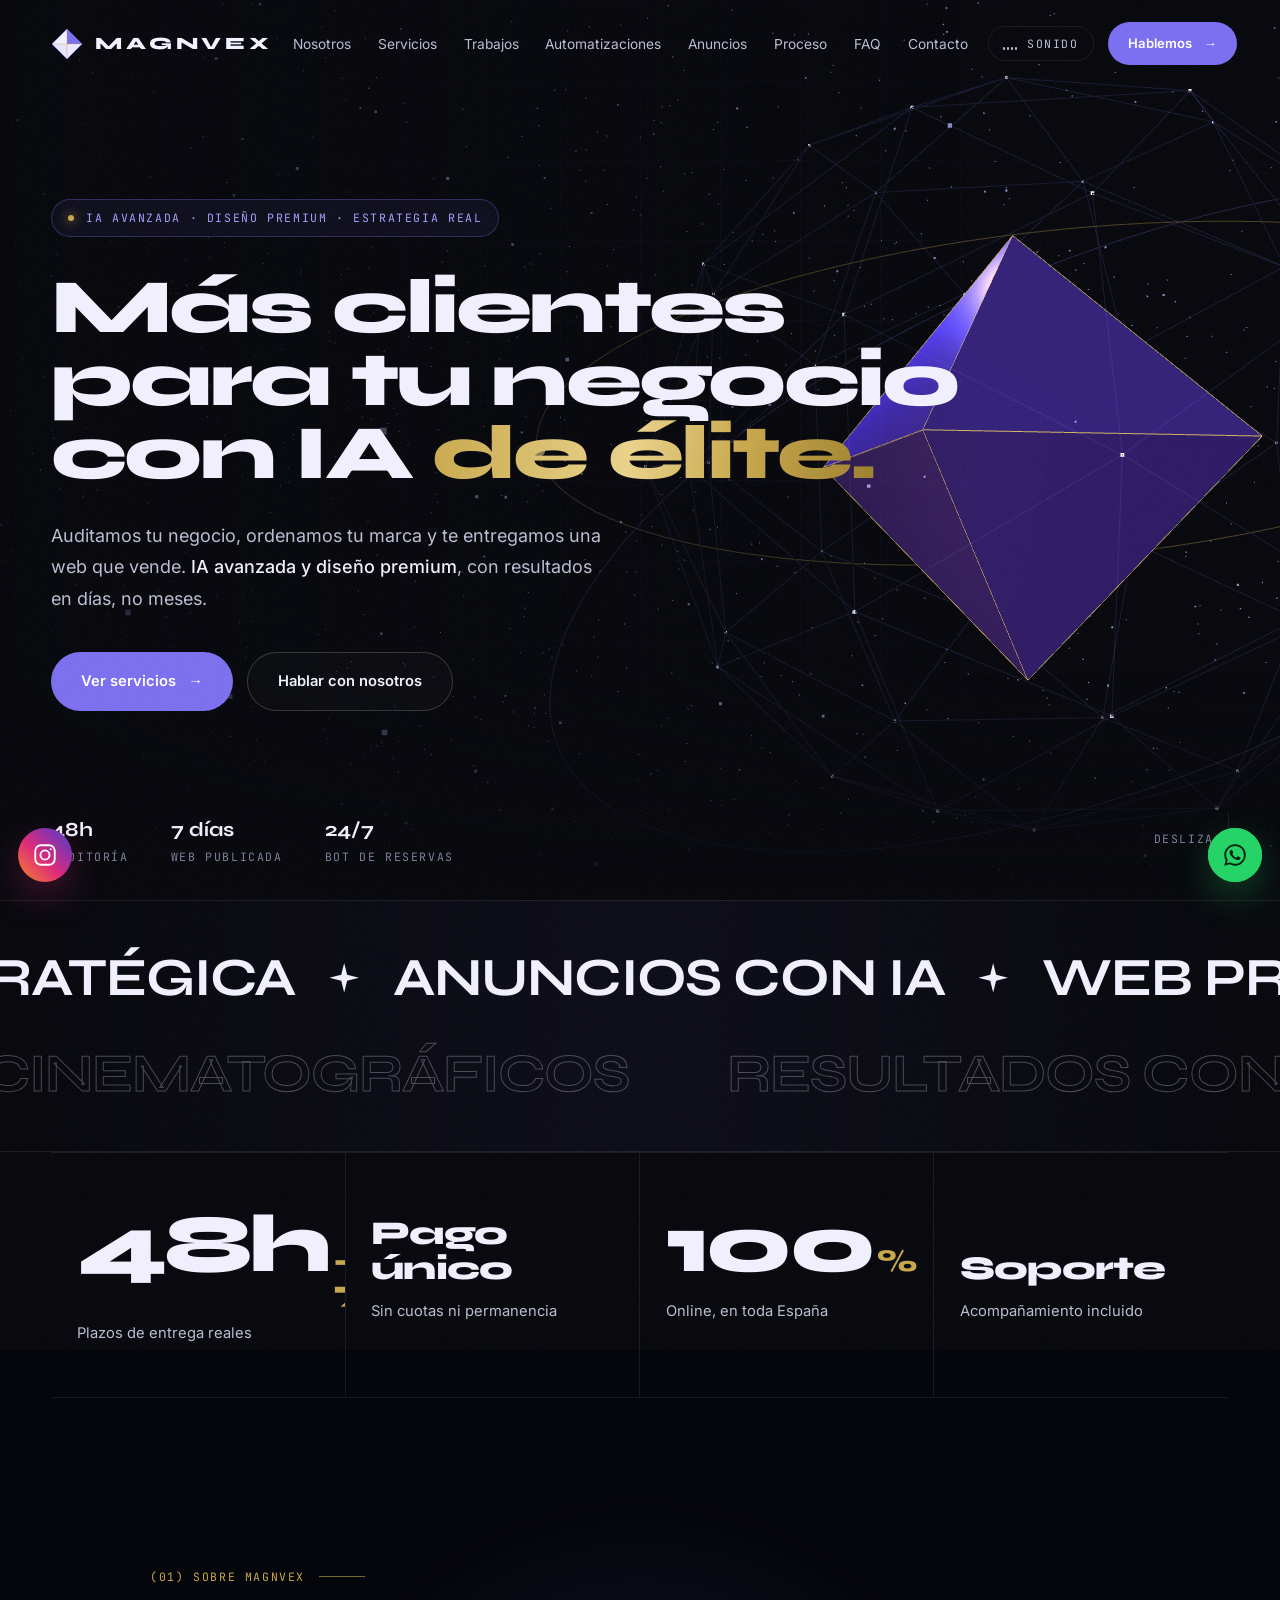
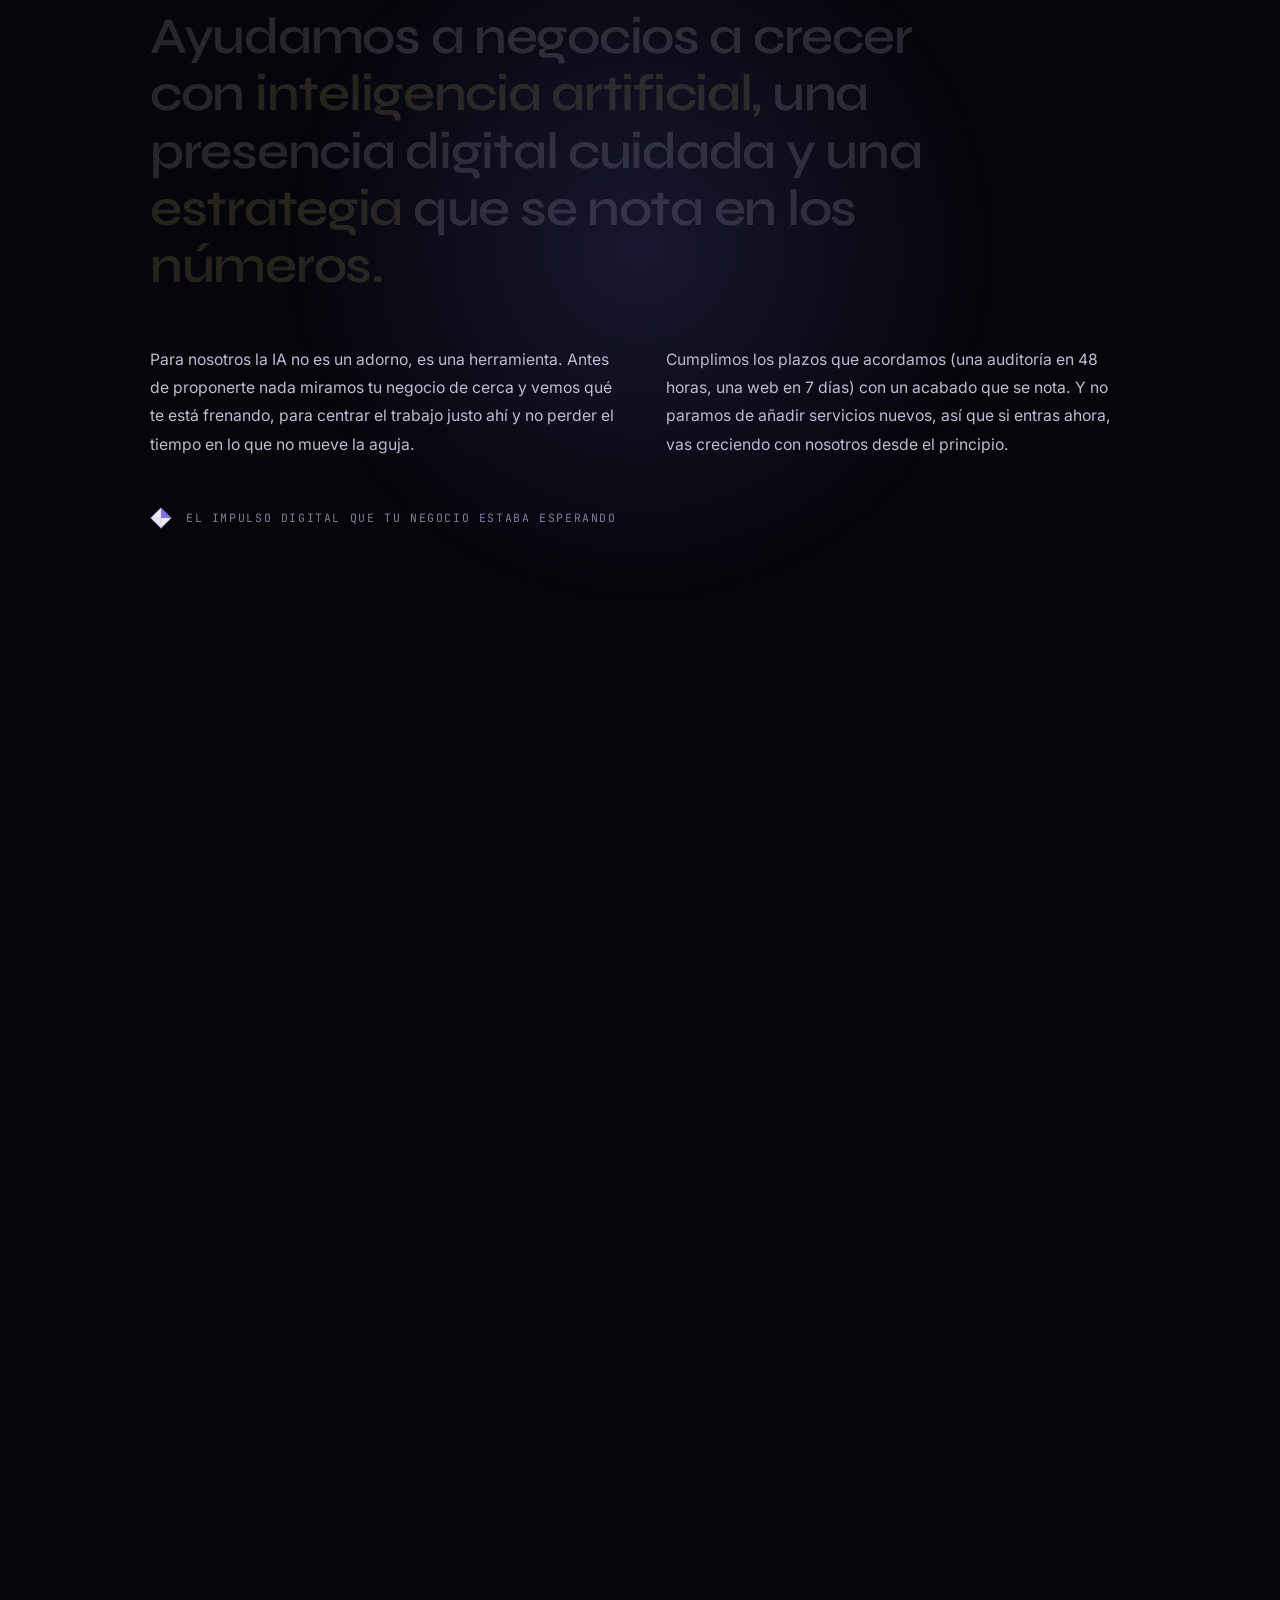
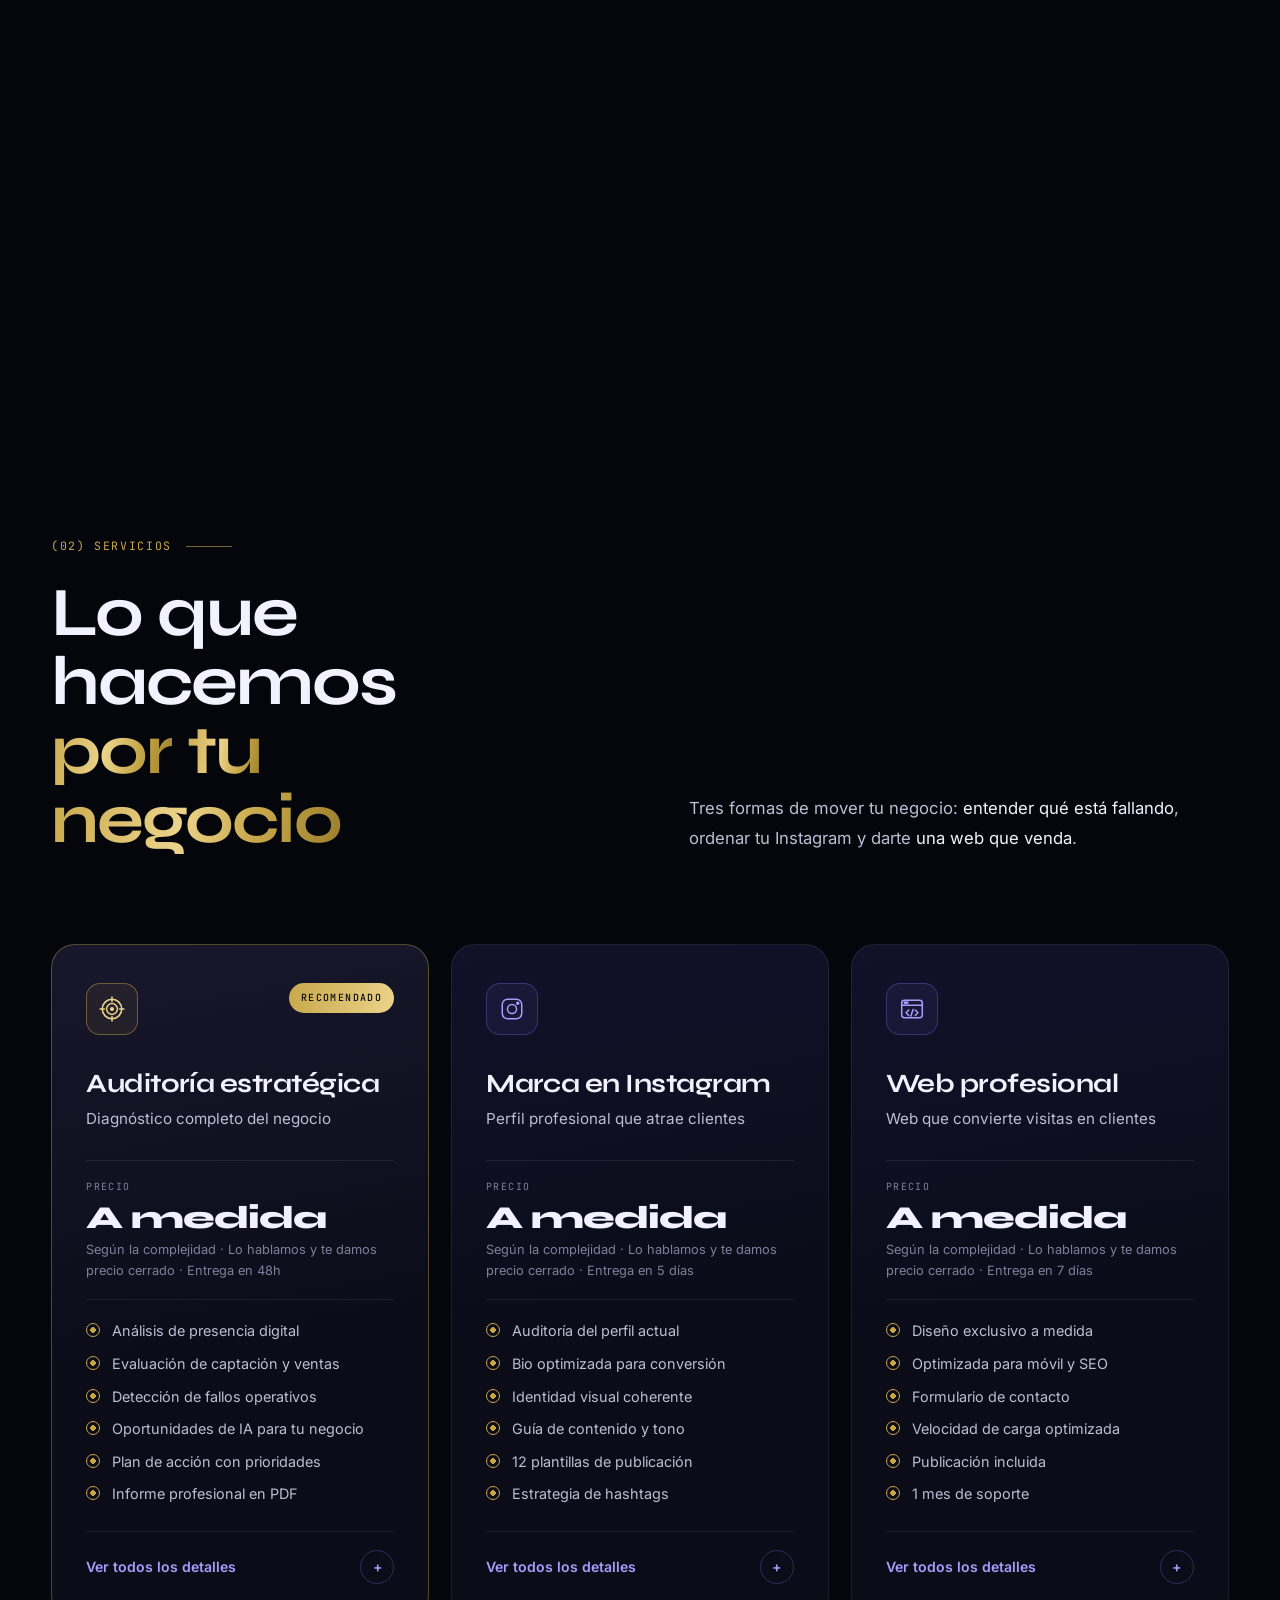
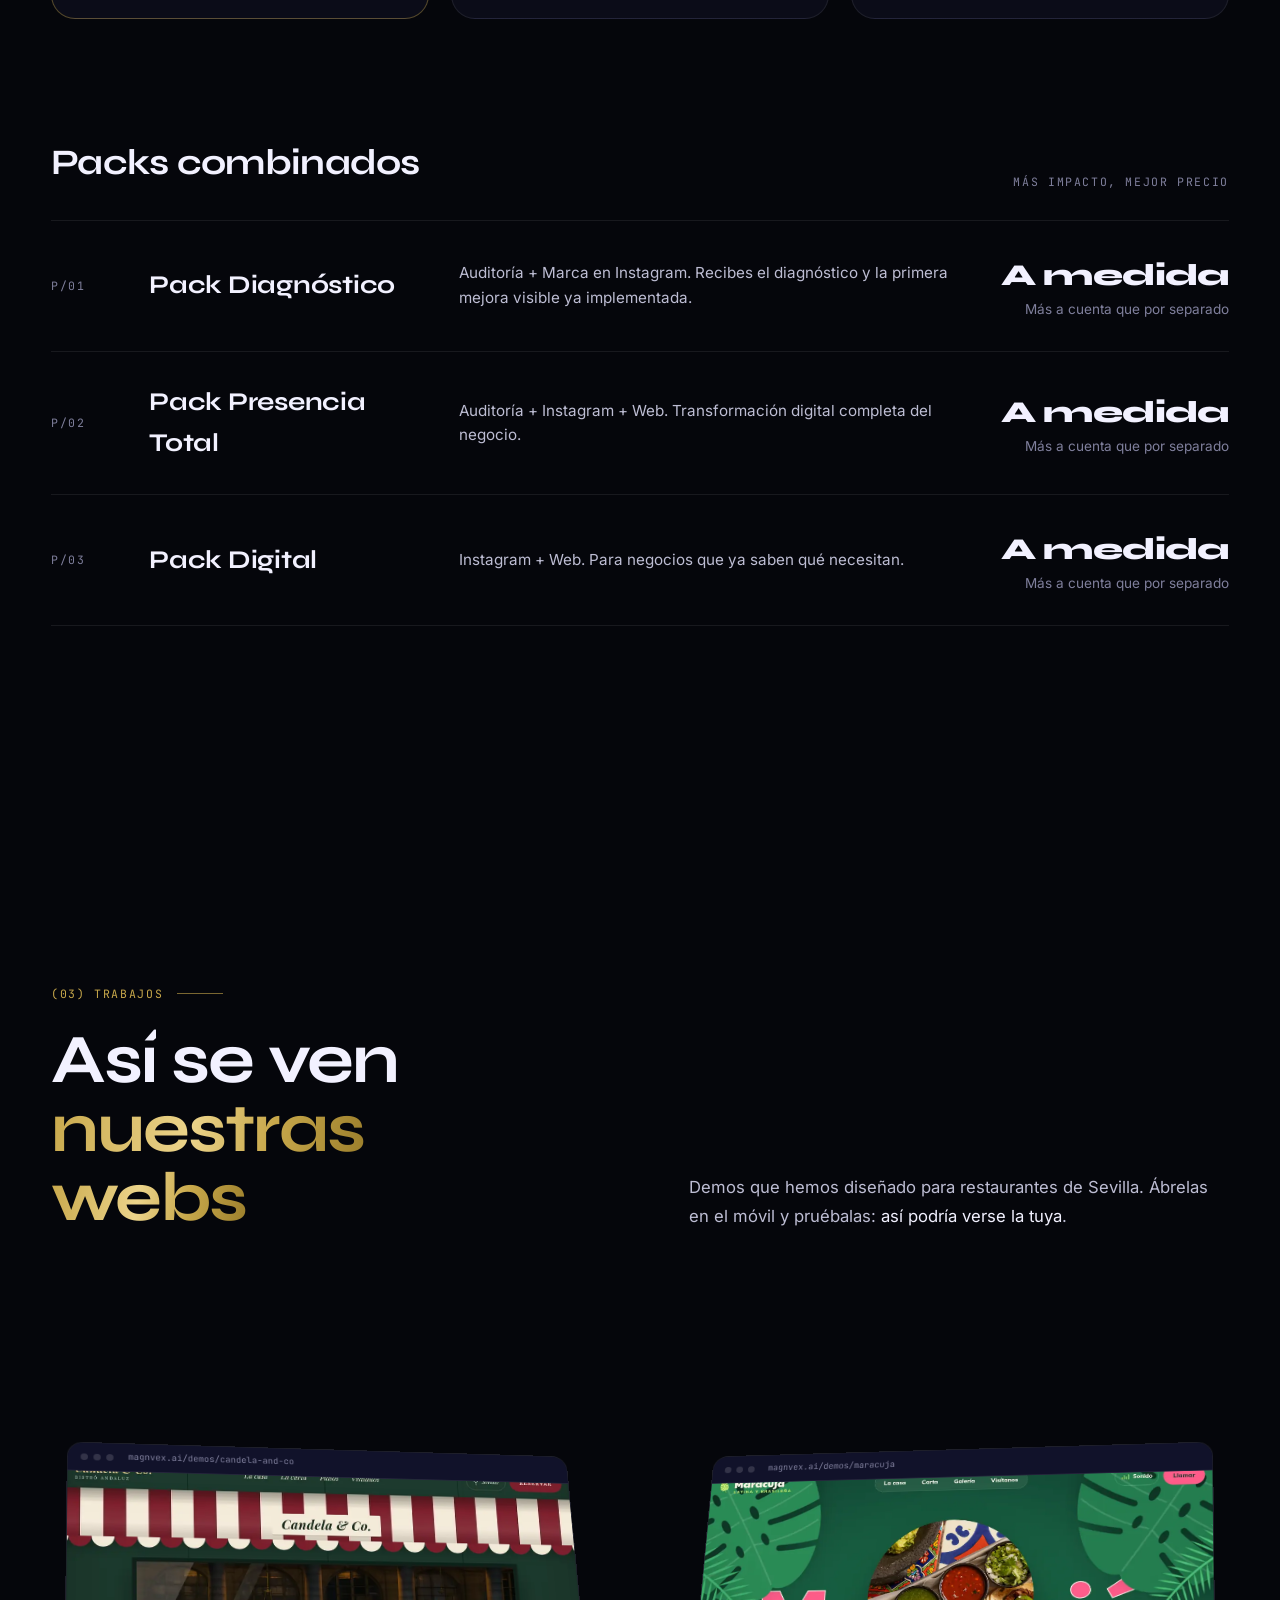
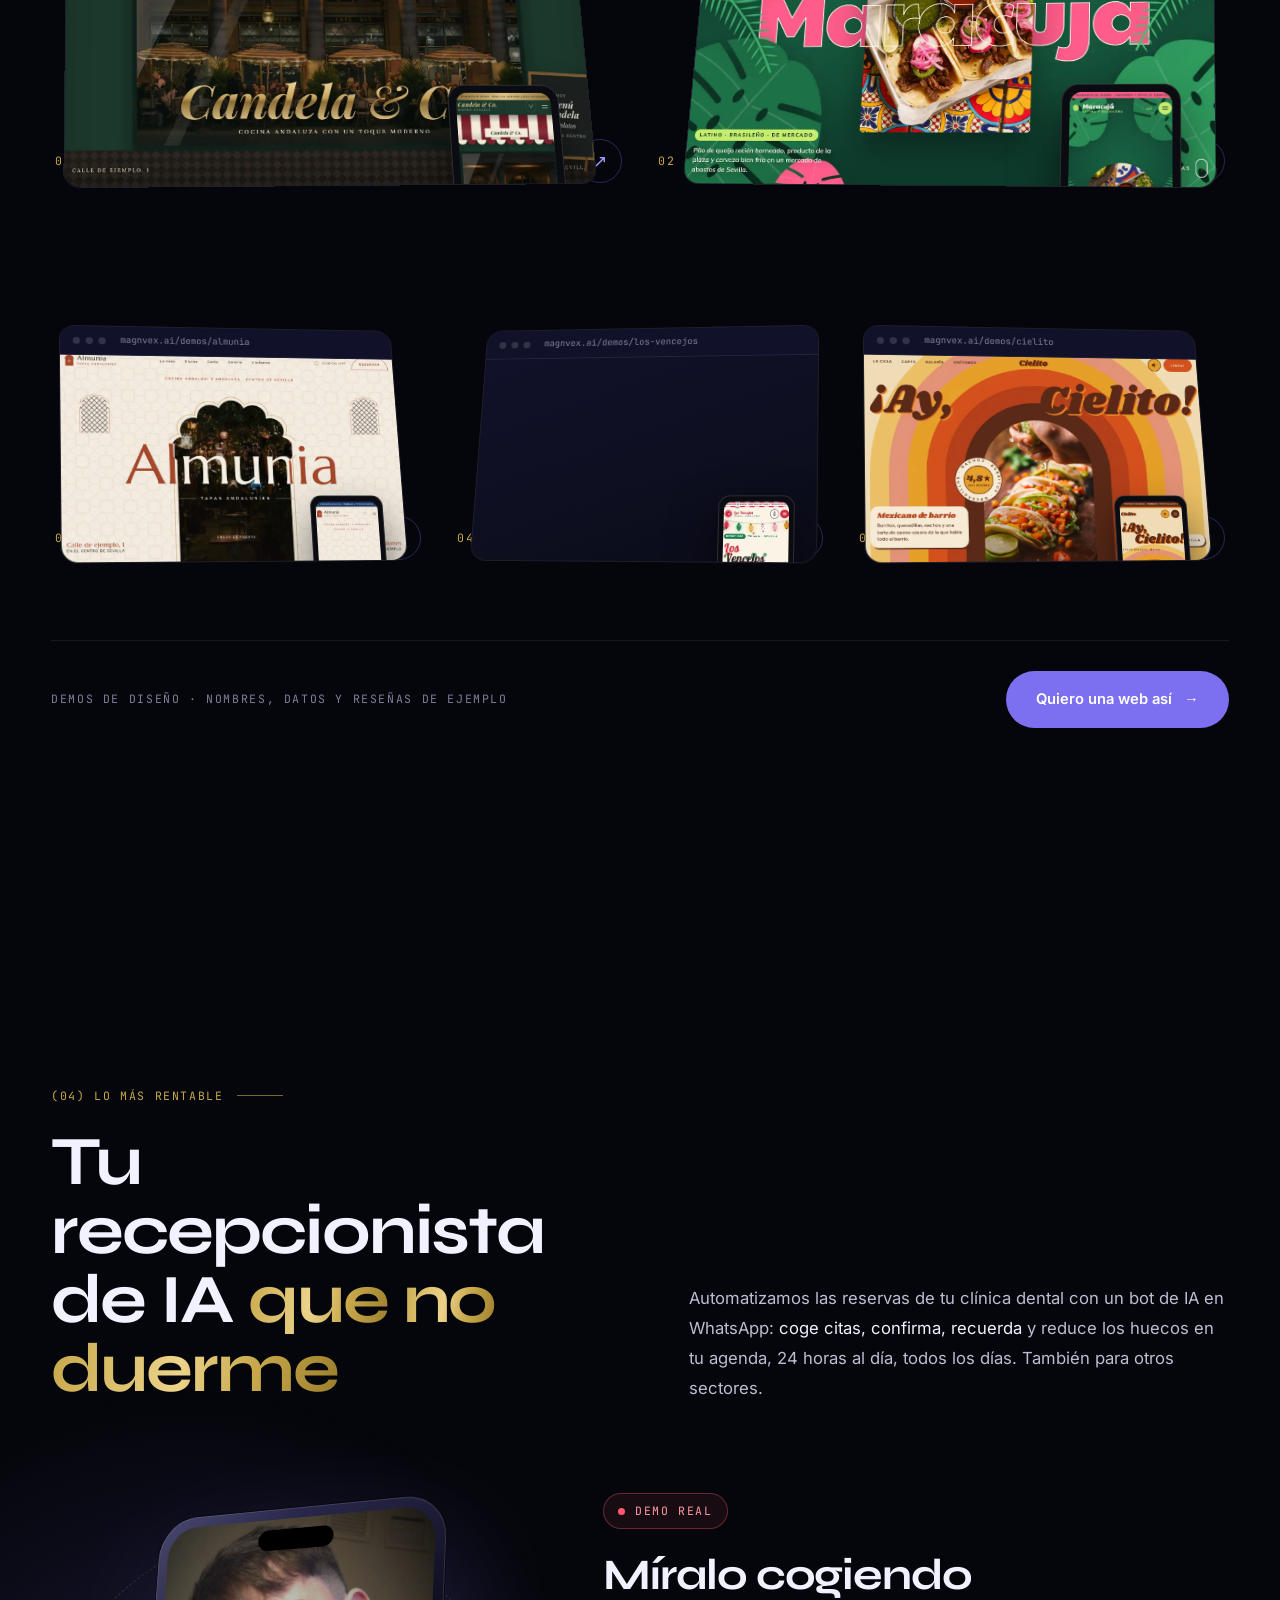
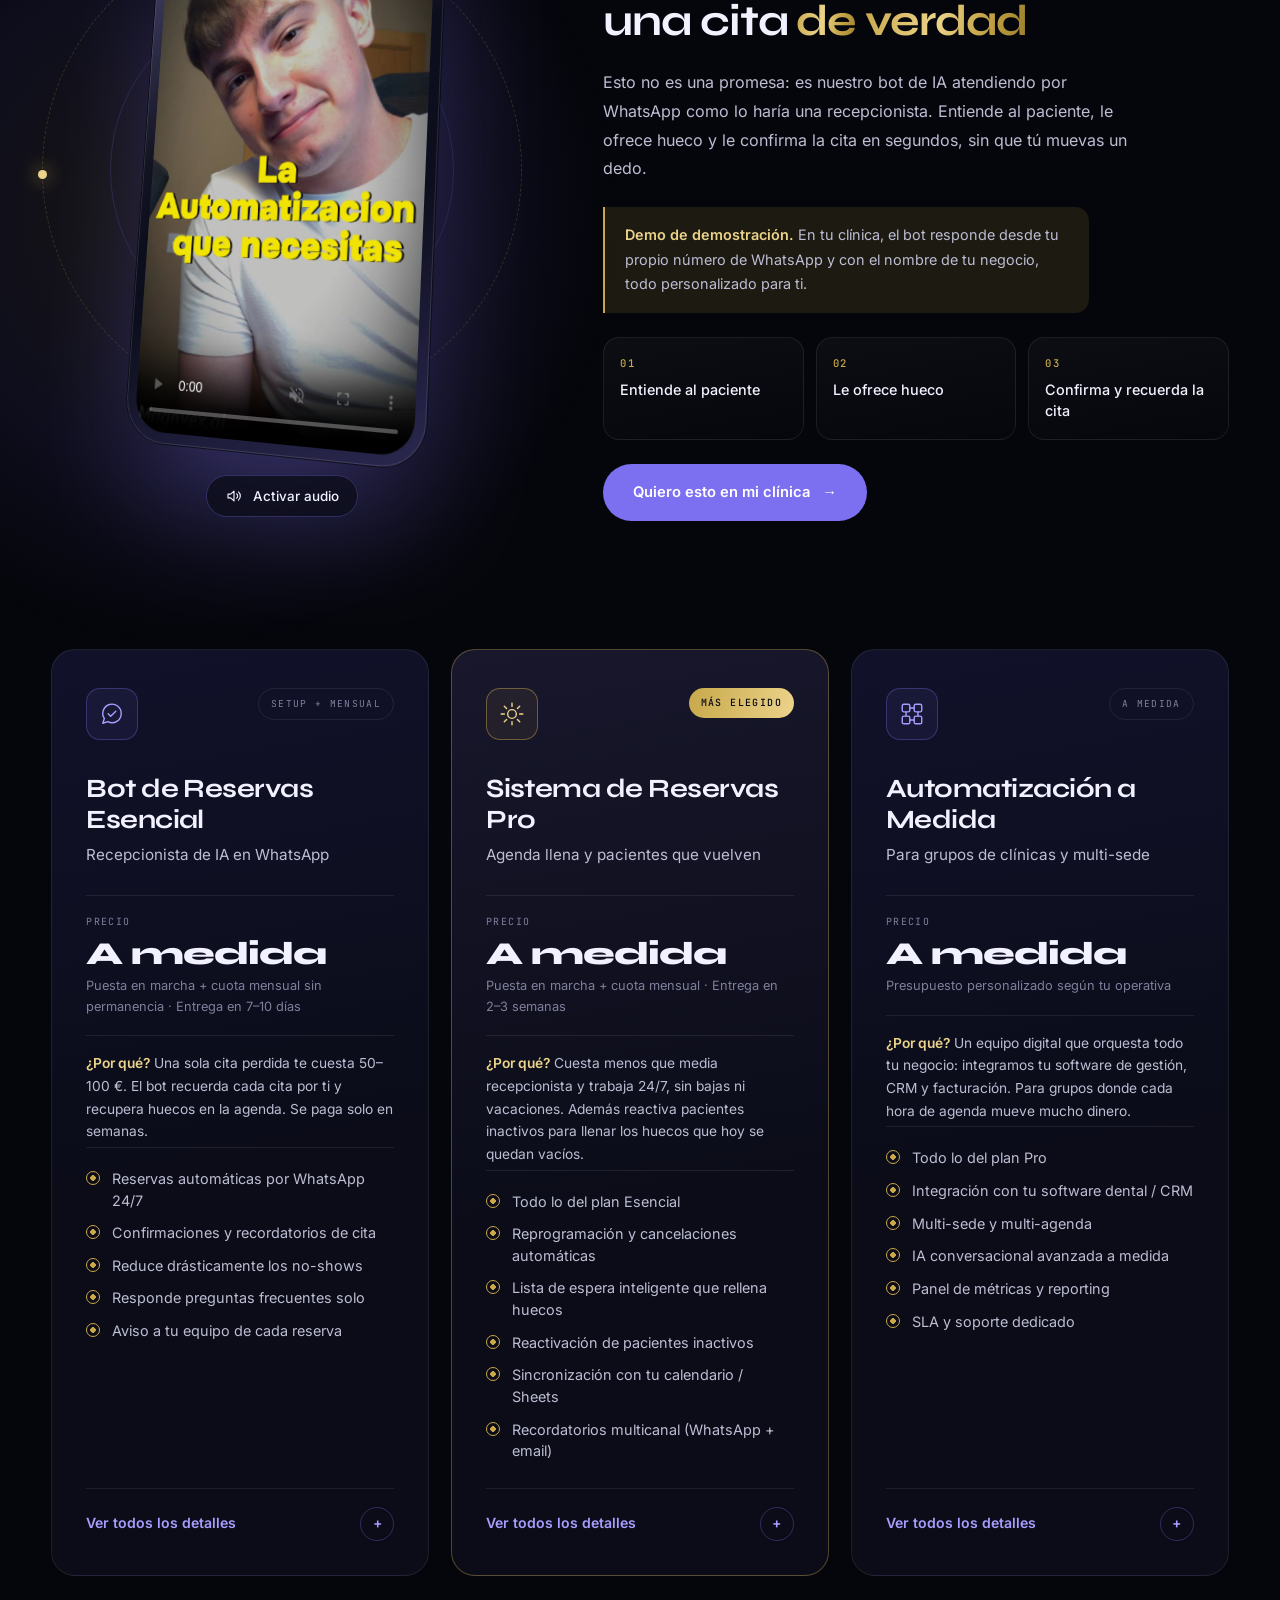
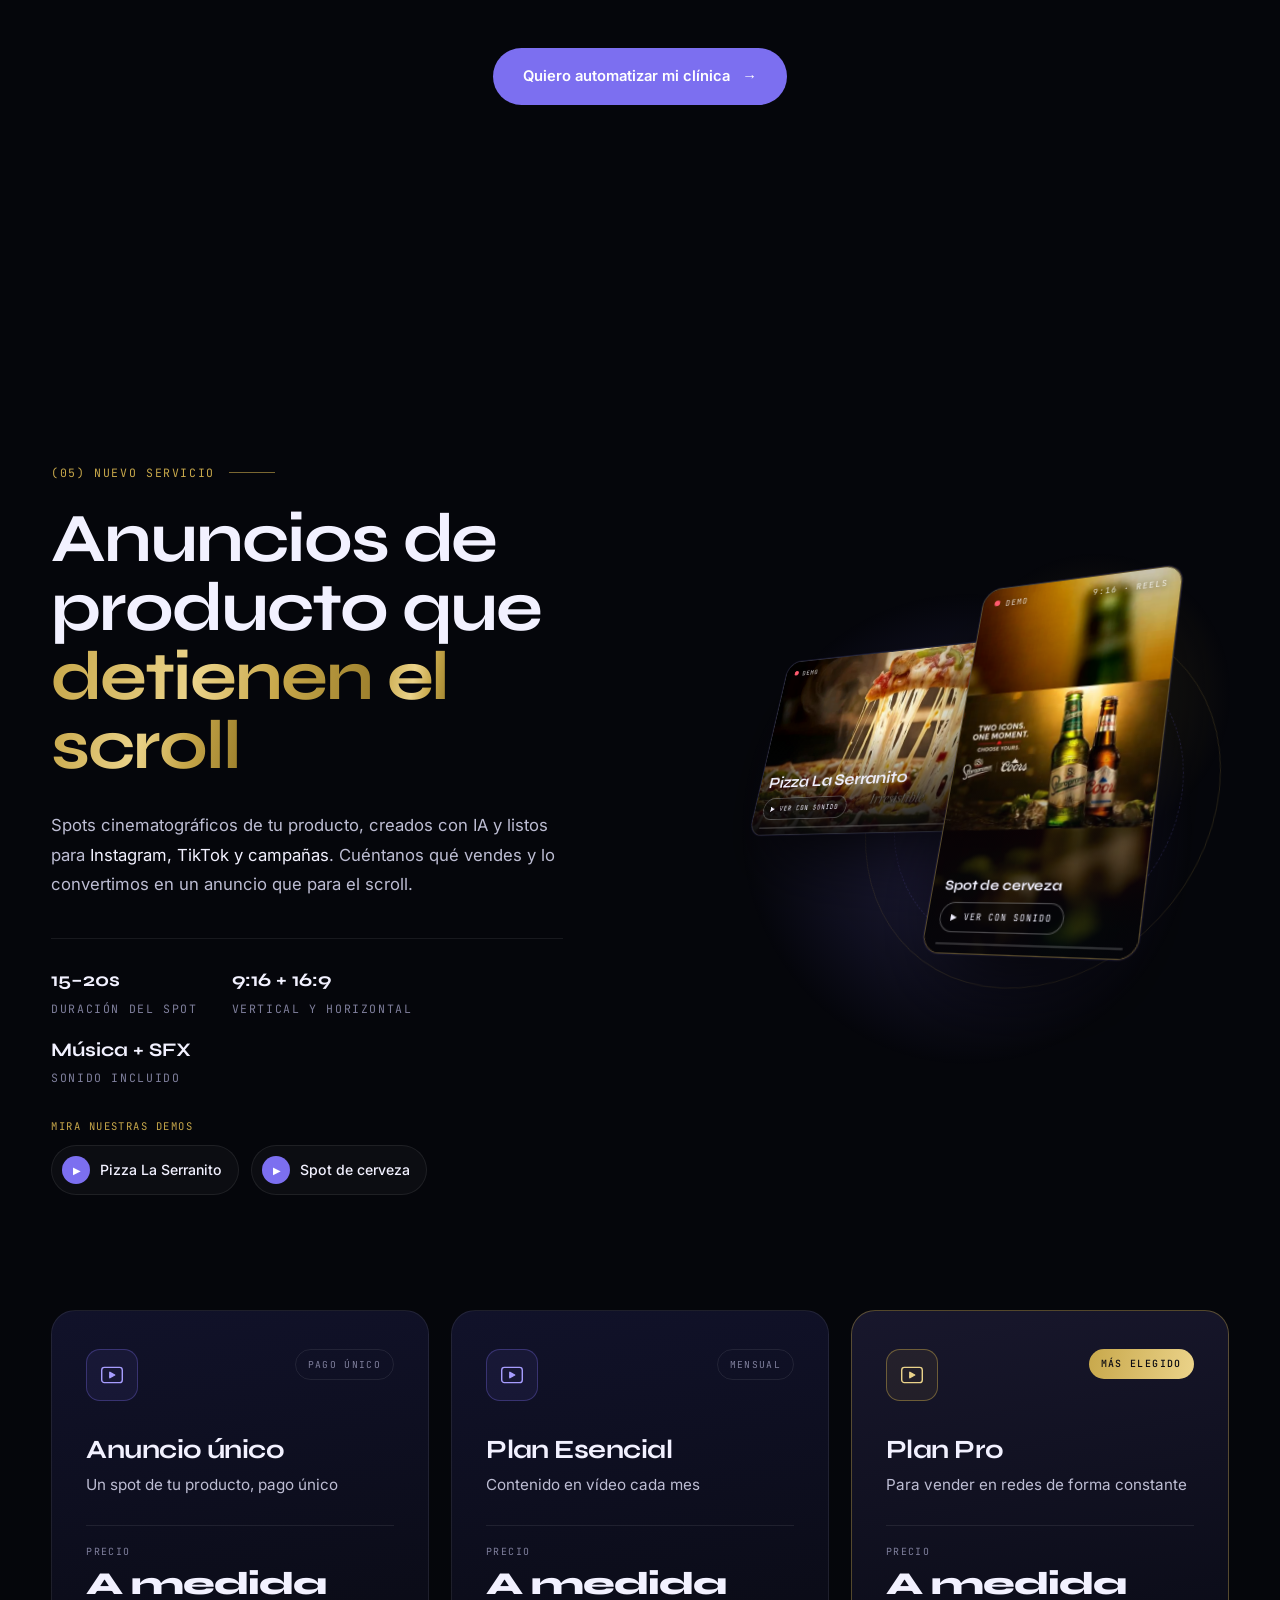
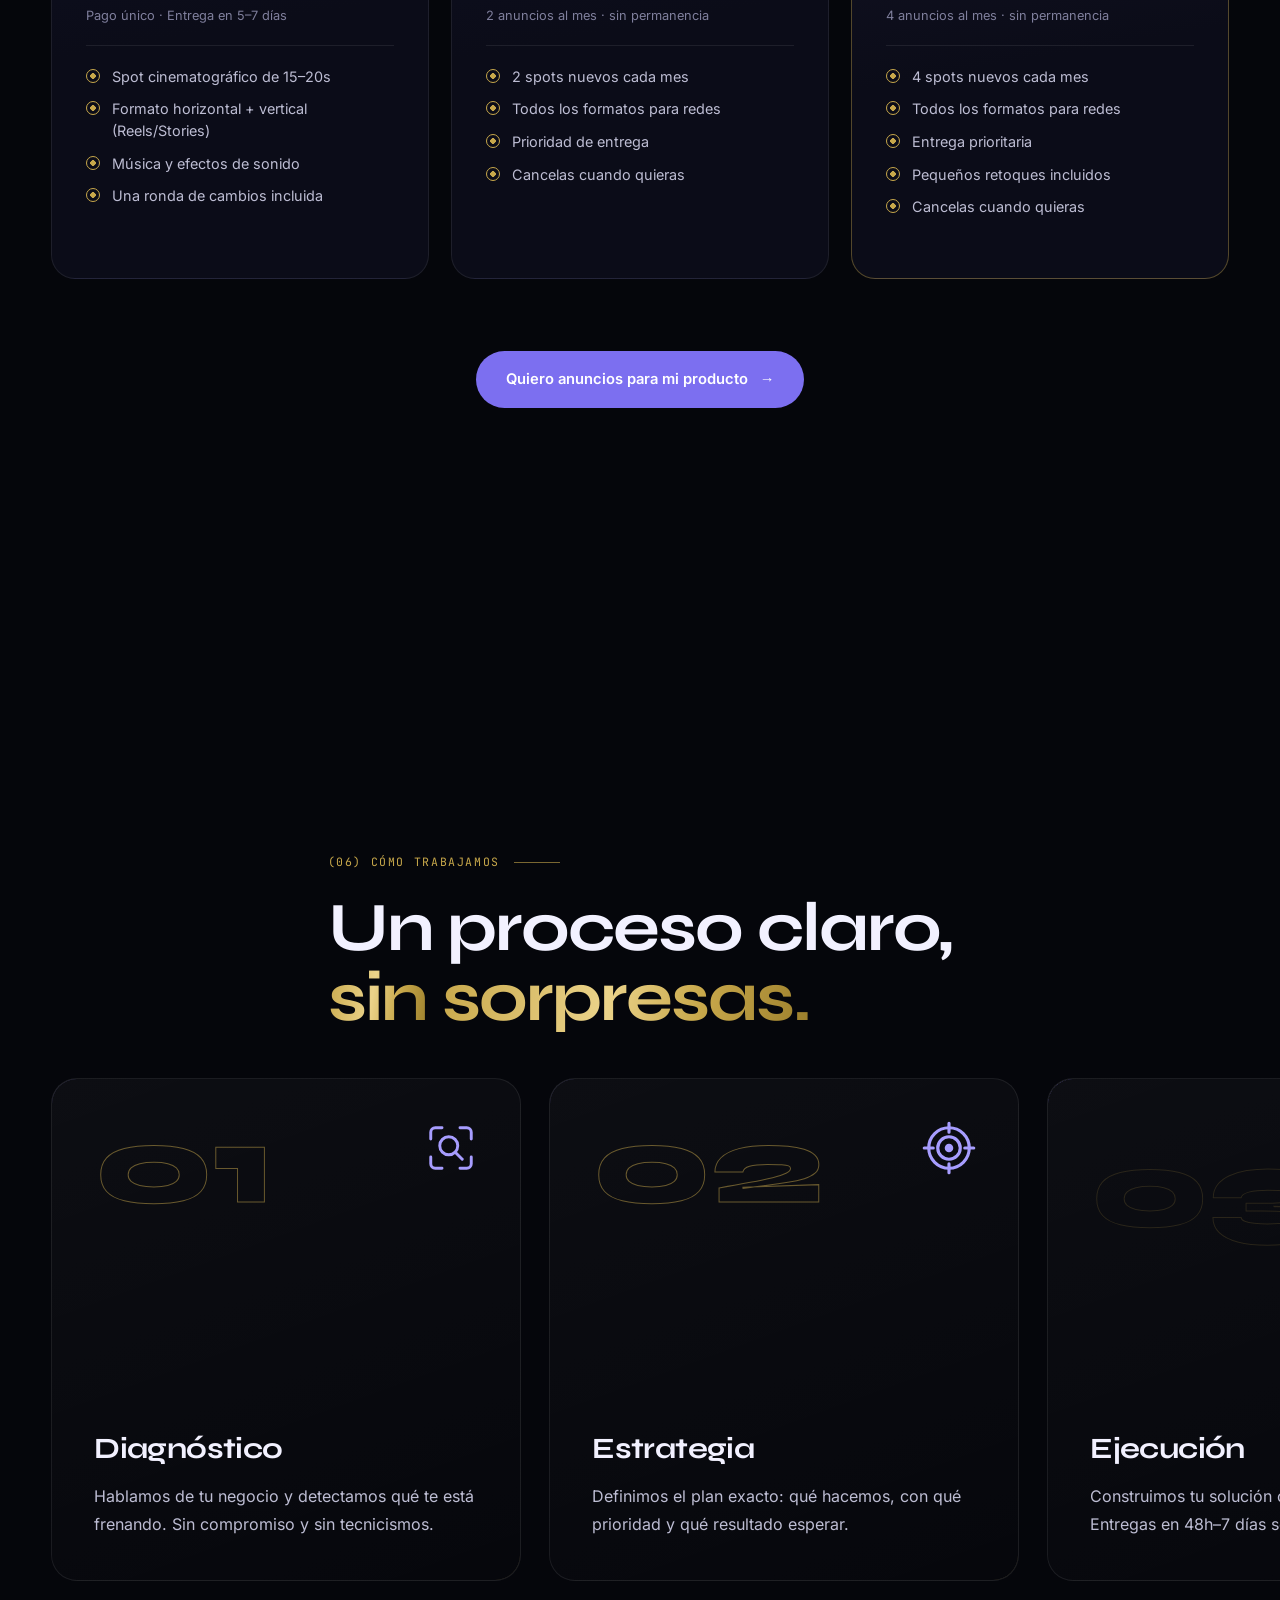
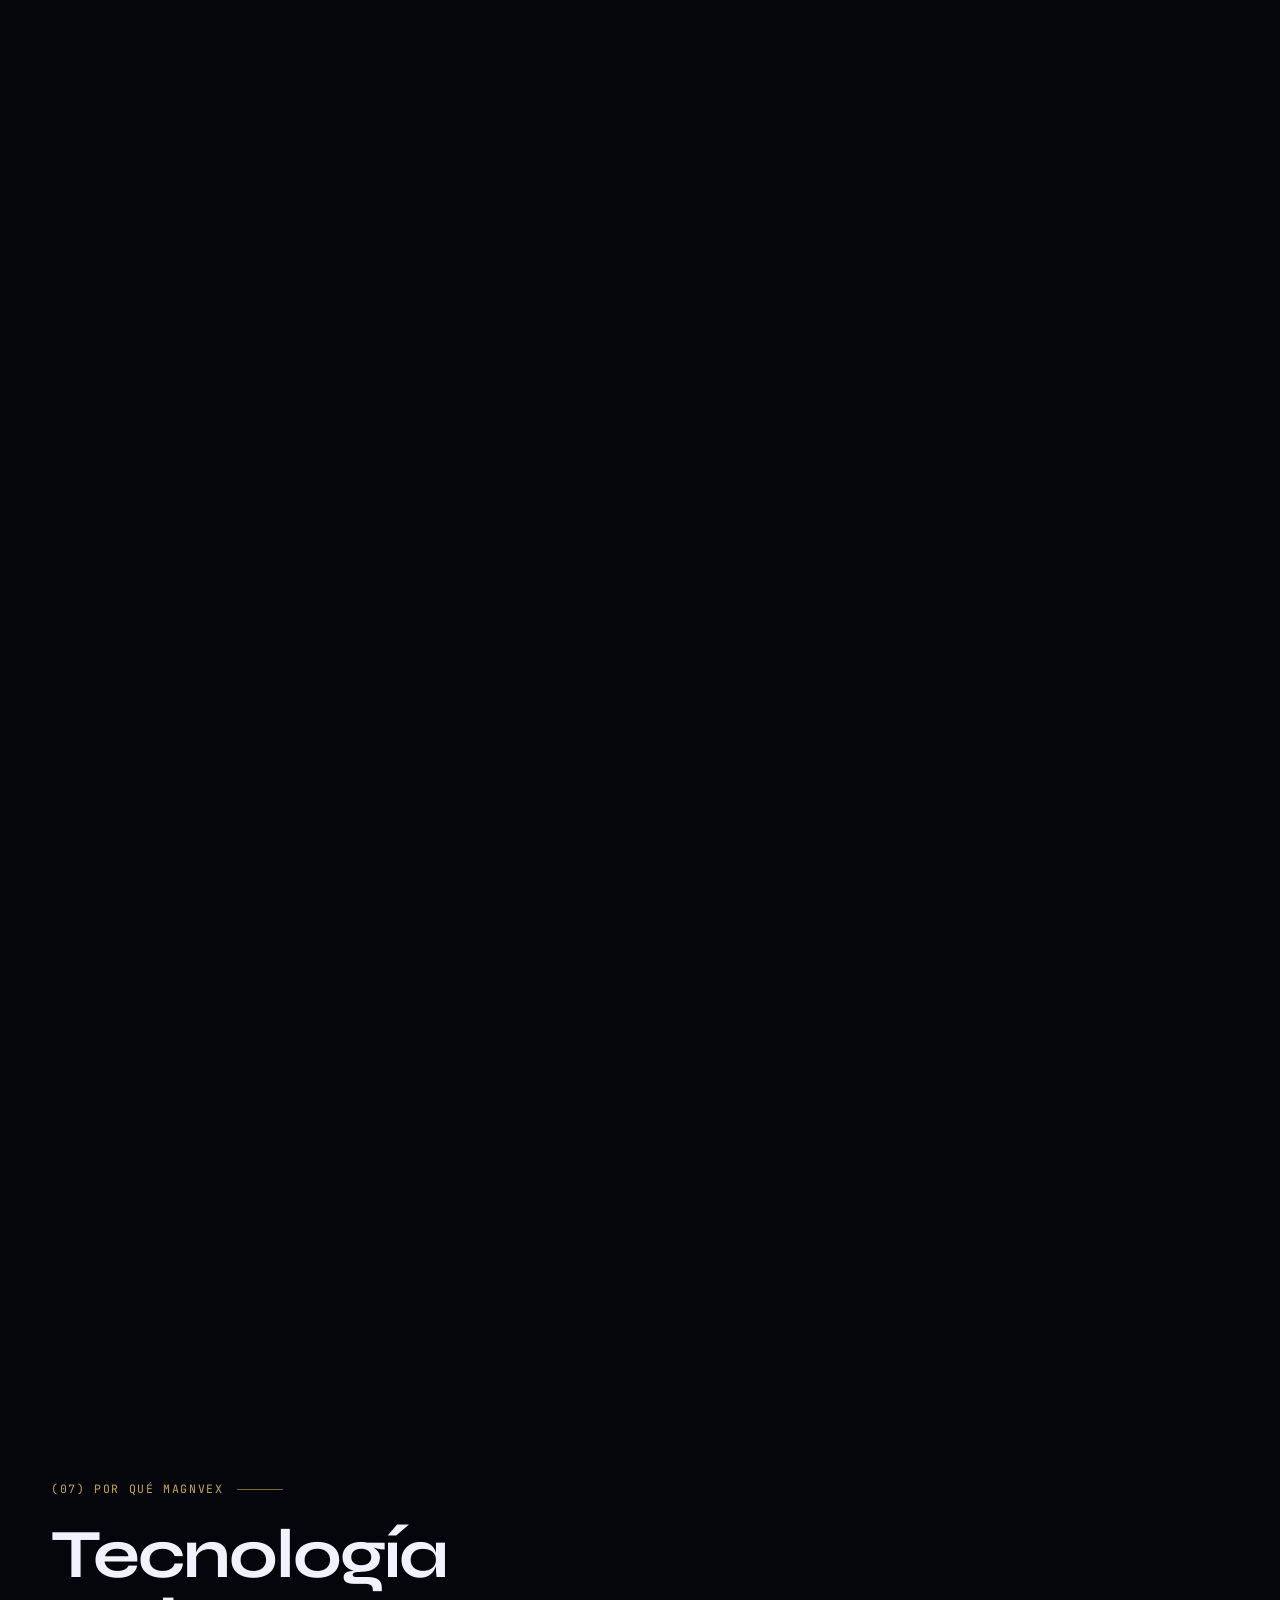
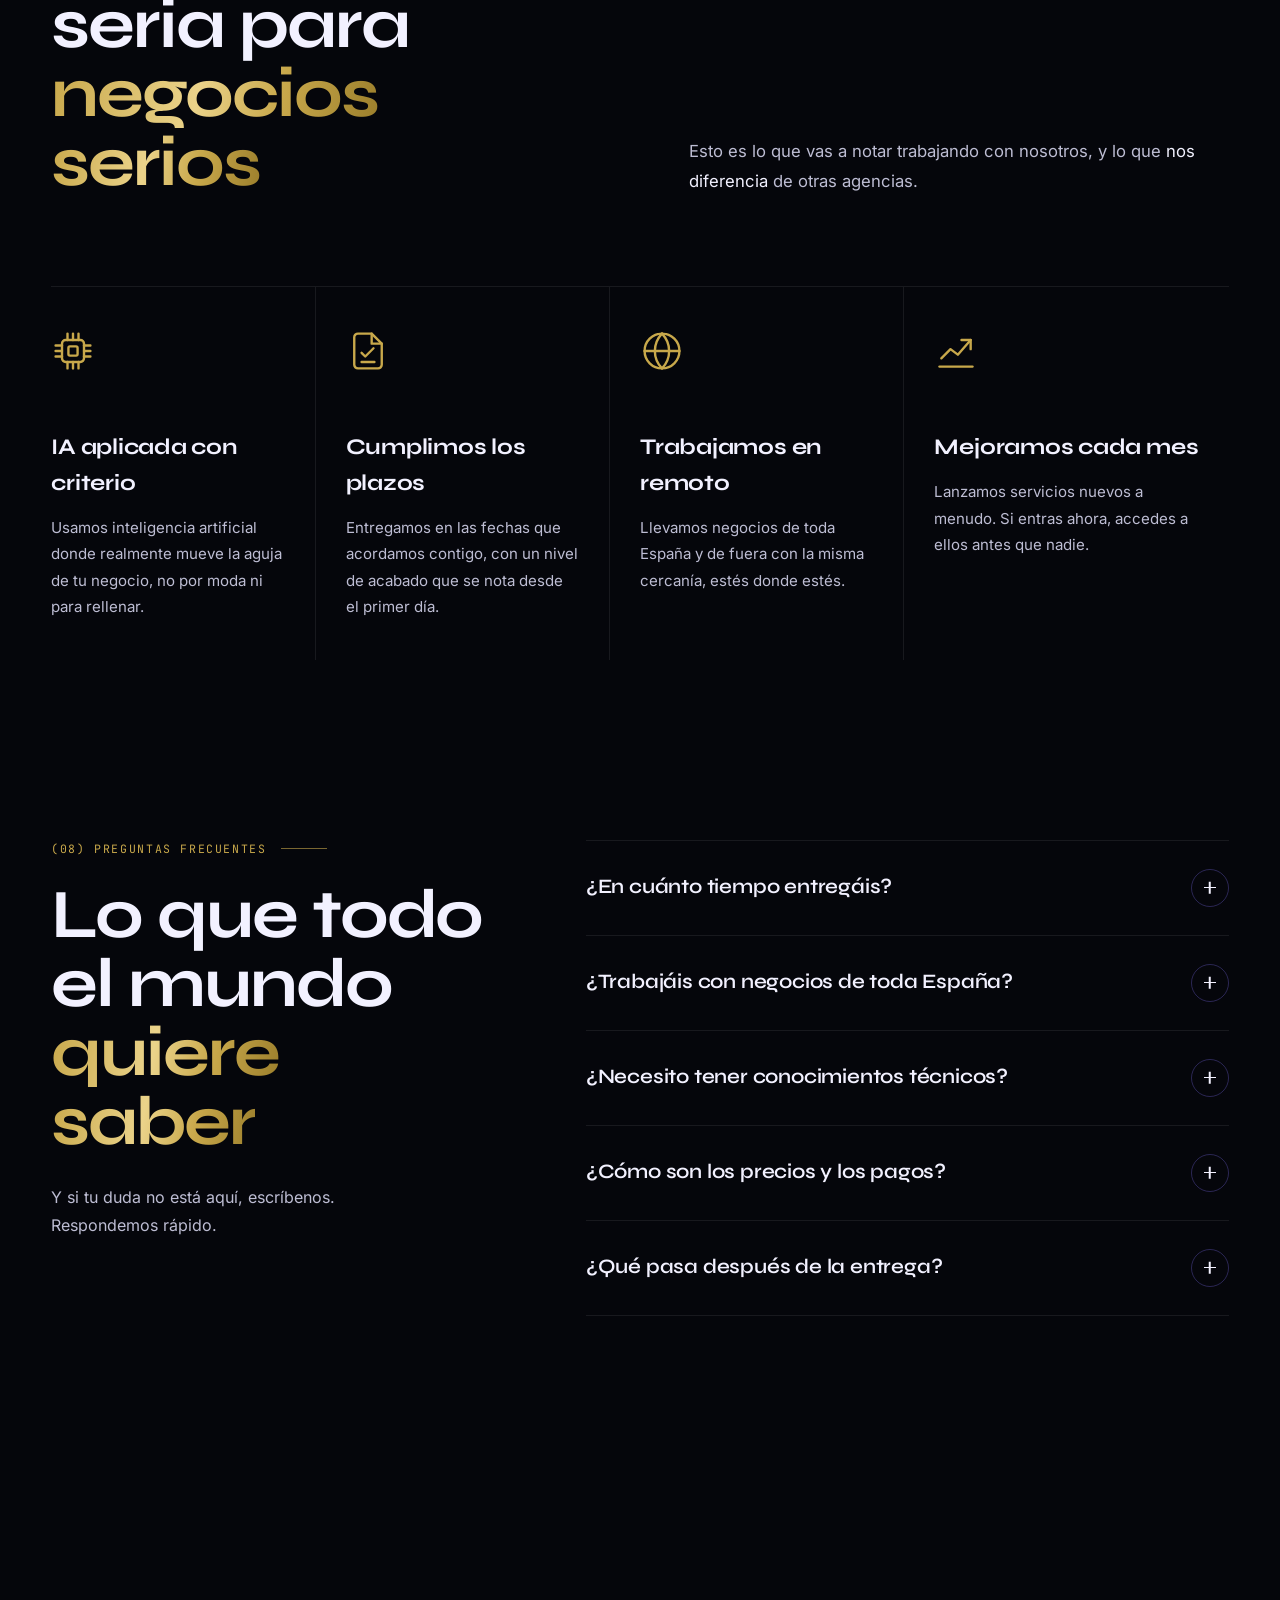
==== commit 0c58b8c7: "Galería «Trabajos» en 3D y botón flotante de Instagram Cada demo se ve en ordenador y en móvil. Al h" ====
--- a/index.html
+++ b/index.html
@@ -123,6 +123,7 @@
     <symbol id="i-grid" viewBox="0 0 24 24" fill="none" stroke="currentColor" stroke-width="1.3" stroke-linecap="round" stroke-linejoin="round"><rect x="3" y="3" width="7" height="7" rx="1.5"/><rect x="14" y="3" width="7" height="7" rx="1.5"/><rect x="3" y="14" width="7" height="7" rx="1.5"/><rect x="14" y="14" width="7" height="7" rx="1.5"/><path d="M10 6.5h4M6.5 10v4M17.5 10v4M10 17.5h4"/></symbol>
     <symbol id="i-film" viewBox="0 0 24 24" fill="none" stroke="currentColor" stroke-width="1.3" stroke-linecap="round" stroke-linejoin="round"><rect x="2.5" y="5" width="19" height="14" rx="2.5"/><path d="M10 9.5v5l4.5-2.5z" fill="currentColor"/></symbol>
     <symbol id="i-shield" viewBox="0 0 24 24" fill="none" stroke="currentColor" stroke-width="1.3" stroke-linecap="round" stroke-linejoin="round"><path d="M12 2.5l8 3v6c0 5-3.4 8.6-8 10-4.6-1.4-8-5-8-10v-6z"/><path d="M8.5 12l2.5 2.5 4.5-5"/></symbol>
+    <symbol id="i-ig" viewBox="0 0 24 24" fill="none" stroke="currentColor" stroke-width="1.7" stroke-linecap="round" stroke-linejoin="round"><rect x="3" y="3" width="18" height="18" rx="5.2"/><circle cx="12" cy="12" r="4.2"/><circle cx="17.3" cy="6.7" r="1" fill="currentColor" stroke="none"/></symbol>
     <symbol id="i-wa" viewBox="0 0 24 24" fill="currentColor"><path d="M12.04 2C6.58 2 2.13 6.45 2.13 11.91c0 1.75.46 3.45 1.32 4.95L2.05 22l5.25-1.38a9.9 9.9 0 0 0 4.74 1.21h.01c5.46 0 9.9-4.45 9.9-9.91A9.86 9.86 0 0 0 12.04 2zm0 18.15h-.01a8.2 8.2 0 0 1-4.19-1.15l-.3-.18-3.12.82.83-3.04-.2-.31a8.2 8.2 0 0 1-1.26-4.38c0-4.54 3.7-8.24 8.25-8.24 2.2 0 4.27.86 5.83 2.42a8.18 8.18 0 0 1 2.41 5.83c0 4.54-3.7 8.24-8.24 8.24zm4.52-6.17c-.25-.12-1.47-.72-1.69-.81-.23-.08-.39-.12-.56.12-.17.25-.64.81-.78.97-.14.17-.29.19-.54.06-.25-.12-1.05-.39-1.99-1.23-.74-.66-1.23-1.47-1.38-1.72-.14-.25-.02-.38.11-.51.11-.11.25-.29.37-.43.13-.15.17-.25.25-.42.08-.17.04-.31-.02-.43-.06-.12-.56-1.34-.76-1.84-.2-.48-.41-.42-.56-.43h-.48c-.17 0-.43.06-.66.31-.23.25-.86.85-.86 2.07 0 1.22.89 2.4 1.01 2.56.12.17 1.75 2.67 4.23 3.74.59.26 1.05.41 1.41.52.59.19 1.13.16 1.56.1.48-.07 1.47-.6 1.67-1.18.21-.58.21-1.07.14-1.18-.06-.1-.22-.16-.47-.28z"/></symbol>
     <symbol id="i-sound" viewBox="0 0 24 24" fill="none" stroke="currentColor" stroke-width="1.5" stroke-linecap="round" stroke-linejoin="round"><path d="M4 9.5h3.5L12 5.5v13l-4.5-4H4z"/><path d="M15.5 9a4 4 0 0 1 0 6M18 6.5a7.5 7.5 0 0 1 0 11"/></symbol>
   </defs>
@@ -297,7 +298,7 @@
       <a class="work-card rv" href="demos/candela-and-co/" target="_blank" rel="noopener" aria-label="Abrir la demo de Candela &amp; Co., bistró andaluz (se abre en otra pestaña)">
         <div class="work-frame">
           <div class="work-bar" aria-hidden="true"><i></i><i></i><i></i><span>magnvex.ai/demos/candela-and-co</span></div>
-          <div class="work-shot"><img src="assets/media/demos/candela-and-co.webp" alt="" width="880" height="1650" loading="lazy" decoding="async"></div>
+          <div class="work-shot"><img src="assets/media/demos/candela-and-co.webp" alt="" width="1200" height="750" loading="lazy" decoding="async"><div class="work-phone" aria-hidden="true"><img src="assets/media/demos/candela-and-co-movil.webp" alt="" width="300" height="650" loading="lazy" decoding="async"></div></div>
         </div>
         <div class="work-meta">
           <span class="work-n mono">01</span>
@@ -308,7 +309,7 @@
       <a class="work-card rv" href="demos/maracuja/" target="_blank" rel="noopener" aria-label="Abrir la demo de Maracujá, cocina latina y brasileña (se abre en otra pestaña)">
         <div class="work-frame">
           <div class="work-bar" aria-hidden="true"><i></i><i></i><i></i><span>magnvex.ai/demos/maracuja</span></div>
-          <div class="work-shot"><img src="assets/media/demos/maracuja.webp" alt="" width="880" height="1650" loading="lazy" decoding="async"></div>
+          <div class="work-shot"><img src="assets/media/demos/maracuja.webp" alt="" width="1200" height="750" loading="lazy" decoding="async"><div class="work-phone" aria-hidden="true"><img src="assets/media/demos/maracuja-movil.webp" alt="" width="300" height="650" loading="lazy" decoding="async"></div></div>
         </div>
         <div class="work-meta">
           <span class="work-n mono">02</span>
@@ -319,7 +320,7 @@
       <a class="work-card rv" href="demos/almunia/" target="_blank" rel="noopener" aria-label="Abrir la demo de Almunia, tapas andalusíes (se abre en otra pestaña)">
         <div class="work-frame">
           <div class="work-bar" aria-hidden="true"><i></i><i></i><i></i><span>magnvex.ai/demos/almunia</span></div>
-          <div class="work-shot"><img src="assets/media/demos/almunia.webp" alt="" width="880" height="1650" loading="lazy" decoding="async"></div>
+          <div class="work-shot"><img src="assets/media/demos/almunia.webp" alt="" width="1200" height="750" loading="lazy" decoding="async"><div class="work-phone" aria-hidden="true"><img src="assets/media/demos/almunia-movil.webp" alt="" width="300" height="650" loading="lazy" decoding="async"></div></div>
         </div>
         <div class="work-meta">
           <span class="work-n mono">03</span>
@@ -330,7 +331,7 @@
       <a class="work-card rv" href="demos/los-vencejos/" target="_blank" rel="noopener" aria-label="Abrir la demo de Los Vencejos, bar de tapas en triana (se abre en otra pestaña)">
         <div class="work-frame">
           <div class="work-bar" aria-hidden="true"><i></i><i></i><i></i><span>magnvex.ai/demos/los-vencejos</span></div>
-          <div class="work-shot"><img src="assets/media/demos/los-vencejos.webp" alt="" width="880" height="1650" loading="lazy" decoding="async"></div>
+          <div class="work-shot"><img src="assets/media/demos/los-vencejos.webp" alt="" width="1200" height="750" loading="lazy" decoding="async"><div class="work-phone" aria-hidden="true"><img src="assets/media/demos/los-vencejos-movil.webp" alt="" width="300" height="650" loading="lazy" decoding="async"></div></div>
         </div>
         <div class="work-meta">
           <span class="work-n mono">04</span>
@@ -341,7 +342,7 @@
       <a class="work-card rv" href="demos/cielito/" target="_blank" rel="noopener" aria-label="Abrir la demo de Cielito, cocina mexicana (se abre en otra pestaña)">
         <div class="work-frame">
           <div class="work-bar" aria-hidden="true"><i></i><i></i><i></i><span>magnvex.ai/demos/cielito</span></div>
-          <div class="work-shot"><img src="assets/media/demos/cielito.webp" alt="" width="880" height="1650" loading="lazy" decoding="async"></div>
+          <div class="work-shot"><img src="assets/media/demos/cielito.webp" alt="" width="1200" height="750" loading="lazy" decoding="async"><div class="work-phone" aria-hidden="true"><img src="assets/media/demos/cielito-movil.webp" alt="" width="300" height="650" loading="lazy" decoding="async"></div></div>
         </div>
         <div class="work-meta">
           <span class="work-n mono">05</span>
@@ -609,7 +610,7 @@
     <div class="footer-top">
       <a href="#inicio" class="logo" aria-label="Volver arriba"><svg><use href="#logo"/></svg><span class="logo-text">MAGNVEX</span></a>
       <nav class="footer-links" aria-label="Pie de página">
-        <a href="#nosotros">Nosotros</a><a href="#servicios">Servicios</a><a href="#automatizaciones">Automatizaciones</a><a href="#anuncios">Anuncios</a><a href="#proceso">Proceso</a><a href="#faq">FAQ</a><a href="#contacto">Contacto</a><a href="https://www.instagram.com/magnvex_official/" target="_blank" rel="noopener noreferrer">Instagram</a>
+        <a href="#nosotros">Nosotros</a><a href="#servicios">Servicios</a><a href="#trabajos">Trabajos</a><a href="#automatizaciones">Automatizaciones</a><a href="#anuncios">Anuncios</a><a href="#proceso">Proceso</a><a href="#faq">FAQ</a><a href="#contacto">Contacto</a><a href="https://www.instagram.com/magnvex_official/" target="_blank" rel="noopener noreferrer">Instagram</a>
       </nav>
     </div>
     <div class="footer-word" aria-hidden="true">MAGNVEX</div>
@@ -618,6 +619,7 @@
 </footer>
 
 <a class="wa-float" href="https://wa.me/34678827944?text=Hola%20Magnvex%2C%20me%20gustar%C3%ADa%20m%C3%A1s%20informaci%C3%B3n%20sobre%20vuestros%20servicios." target="_blank" rel="noopener noreferrer" aria-label="Escríbenos por WhatsApp"><svg><use href="#i-wa"/></svg><span>WhatsApp</span></a>
+<a class="ig-float" href="https://www.instagram.com/magnvex_official/" target="_blank" rel="noopener noreferrer" aria-label="Síguenos en Instagram: @magnvex_official"><svg><use href="#i-ig"/></svg><span>@magnvex_official</span></a>
 
 <div class="modal" id="svc-modal" role="dialog" aria-modal="true" aria-labelledby="modal-name">
   <div class="modal-bd" id="modal-bd"></div>
--- a/assets/css/styles.css
+++ b/assets/css/styles.css
@@ -226,8 +226,6 @@
 .price-launch{font-family:var(--display);font-weight:800;font-size:2.9rem;line-height:1;letter-spacing:-.03em}
 .price-std{font-family:var(--display);font-weight:600;font-size:1.25rem;color:var(--text-dim)}
 .price-note{font-size:.8rem;color:var(--text-muted);margin-top:6px}
-.price-quote .price-launch{background:linear-gradient(100deg,var(--text) 10%,var(--gold-hi) 70%,var(--gold));-webkit-background-clip:text;background-clip:text;color:transparent;padding-bottom:.08em}
-.price-quote .price-note{line-height:1.55}
 .feats{list-style:none;padding:20px 0 26px;border-top:1px solid var(--line);display:grid;gap:11px}
 .feats li{display:flex;gap:12px;font-size:.9rem;color:var(--text-dim);line-height:1.5}
 .feats li::before{content:'';flex:none;width:14px;height:14px;margin-top:3px;border-radius:50%;border:1px solid var(--gold);background:radial-gradient(circle,var(--gold) 30%,transparent 35%)}
@@ -247,10 +245,11 @@
 .pack-name{font-family:var(--display);font-weight:700;font-size:clamp(1.3rem,2vw,1.7rem);letter-spacing:-.01em;transition:transform .6s var(--ease)}
 .pack:hover .pack-name{transform:translateX(8px)}
 .pack-desc{color:var(--text-dim);font-size:.95rem}
-.pack-cta{justify-self:end;white-space:nowrap;display:inline-flex;align-items:center;gap:10px;padding:12px 18px;border-radius:40px;border:1px solid var(--violet-line);color:var(--violet-hi);font-size:.68rem;letter-spacing:.14em;text-transform:uppercase;transition:background .5s var(--ease),color .5s,border-color .5s}
-.pack-cta .arrow{transition:transform .5s var(--ease)}
-.pack:hover .pack-cta{background:var(--violet);border-color:var(--violet);color:#fff}
-.pack:hover .pack-cta .arrow{transform:translateX(4px)}
+.pack-price{text-align:right;white-space:nowrap}
+.pack-price b{display:block;font-family:var(--display);font-size:1.9rem;font-weight:800;letter-spacing:-.02em}
+.pack-price s{color:var(--text-muted);font-size:.85rem}
+.pack-save{display:block;color:var(--text-muted);font-size:.85rem}
+.price-quote .price-launch{font-size:clamp(1.9rem,2.5vw,2.4rem);white-space:nowrap}
 
 /* why */
 .why-grid{display:grid;grid-template-columns:repeat(4,1fr);gap:0;border-top:1px solid var(--line)}
@@ -443,15 +442,16 @@
 @keyframes waPulse{0%{transform:scale(1);opacity:.7}100%{transform:scale(1.45);opacity:0}}
 .wa-float:hover{gap:10px;padding:14px 20px 14px 16px}
 .wa-float:hover span{max-width:110px}
-.menu-open .wa-float,.modal-open .wa-float,.menu-open .ig-float,.modal-open .ig-float{opacity:0;pointer-events:none}
+.menu-open .wa-float,.modal-open .wa-float{opacity:0;pointer-events:none}
 
 /* Instagram flotante */
-.ig-float{position:fixed;z-index:140;left:max(18px,env(safe-area-inset-left,0px));bottom:max(18px,env(safe-area-inset-bottom,0px));display:flex;align-items:center;gap:0;padding:14px;border-radius:40px;background:radial-gradient(circle at 28% 108%,#FFD776 0%,#F9A13A 14%,#F2563A 34%,#D62E7E 58%,#9B35C9 80%,#5B4BDB 100%);color:#fff;text-decoration:none;font-weight:600;font-size:.88rem;box-shadow:0 14px 40px -6px rgba(214,46,126,.5),inset 0 1px 0 rgba(255,255,255,.28);transition:gap .5s var(--ease),padding .5s var(--ease),transform .5s var(--ease),opacity .5s}
+.ig-float{position:fixed;z-index:140;left:max(18px,env(safe-area-inset-left,0px));bottom:max(18px,env(safe-area-inset-bottom,0px));display:flex;align-items:center;gap:0;padding:14px;border-radius:40px;background:linear-gradient(45deg,#f58529 0%,#dd2a7b 45%,#8134af 78%,#515bd4 100%);color:#fff;text-decoration:none;font-weight:600;font-size:.9rem;box-shadow:0 14px 40px -6px rgba(221,42,123,.45);transition:gap .5s var(--ease),padding .5s var(--ease),transform .5s var(--ease),opacity .5s}
 .ig-float svg{width:26px;height:26px;flex:none}
 .ig-float span{max-width:0;overflow:hidden;white-space:nowrap;transition:max-width .5s var(--ease)}
-.ig-float::before{content:'';position:absolute;inset:0;border-radius:inherit;border:2px solid #D62E7E;animation:waPulse 2.6s var(--ease) 1.3s infinite;pointer-events:none;opacity:0}
-.ig-float:hover,.ig-float:focus-visible{gap:10px;padding:14px 20px 14px 16px;transform:translateY(-2px)}
+.ig-float:hover,.ig-float:focus-visible{gap:10px;padding:14px 20px 14px 16px}
 .ig-float:hover span,.ig-float:focus-visible span{max-width:170px}
+.menu-open .ig-float,.modal-open .ig-float{opacity:0;pointer-events:none}
+@media (max-width:600px){footer{padding-bottom:96px}}
 
 @media (max-width:1080px){
   .bot-demo{grid-template-columns:1fr;gap:56px}
@@ -476,6 +476,42 @@
   .hero h1{font-size:clamp(1.9rem,8vw,3rem)}
 }
 
+/* trabajos (demos) */
+.work-grid{display:grid;grid-template-columns:repeat(6,1fr);gap:clamp(30px,3vw,44px) clamp(18px,2.2vw,30px)}
+.work-card{grid-column:span 2;display:flex;flex-direction:column;gap:20px;text-decoration:none;color:inherit;outline:none}
+.work-card:nth-child(-n+2){grid-column:span 3}
+.work-frame{position:relative;border-radius:18px;border:1px solid var(--line);background:var(--surface);overflow:hidden;will-change:transform;transition:border-color .5s,translate .9s var(--ease),box-shadow .9s var(--ease)}
+.work-card:hover .work-frame,.work-card:focus-visible .work-frame{border-color:var(--violet-line);translate:0 -6px;box-shadow:0 34px 80px rgba(0,0,0,.5),0 0 0 1px rgba(124,111,240,.12)}
+.work-card:focus-visible .work-frame{outline:2px solid var(--violet-hi);outline-offset:4px}
+.work-bar{display:flex;align-items:center;gap:6px;height:34px;padding:0 14px;border-bottom:1px solid var(--line);background:var(--surface2)}
+.work-bar i{width:8px;height:8px;border-radius:50%;background:rgba(255,255,255,.14)}
+.work-bar span{margin-left:10px;font-family:var(--mono);font-size:.64rem;color:var(--text-muted);white-space:nowrap;overflow:hidden;text-overflow:ellipsis}
+.work-shot{position:relative;aspect-ratio:16/10;overflow:hidden;background:linear-gradient(160deg,var(--surface2),var(--surface))}
+.work-shot>img{position:absolute;inset:0;width:100%;height:100%;object-fit:cover;object-position:50% 0;transition:scale 1.4s var(--ease)}
+.work-card:hover .work-shot>img,.work-card:focus-visible .work-shot>img{scale:1.035}
+.work-phone{position:absolute;right:6%;bottom:-16%;width:22%;aspect-ratio:300/650;padding:1.4%;border-radius:15%/7%;background:#0b0c12;border:1px solid rgba(255,255,255,.14);box-shadow:0 24px 50px rgba(0,0,0,.55);transition:translate 1.1s var(--ease)}
+.work-phone img{display:block;width:100%;height:100%;object-fit:cover;object-position:50% 0;border-radius:12%/5.5%}
+.work-card:hover .work-phone,.work-card:focus-visible .work-phone{translate:0 -8%}
+.work-meta{display:grid;grid-template-columns:auto 1fr auto;gap:18px;align-items:center;padding:0 4px}
+.work-n{color:var(--gold)}
+.work-txt h3{font-family:var(--display);font-weight:700;font-size:clamp(1.2rem,1.7vw,1.55rem);line-height:1.15;letter-spacing:-.015em;transition:transform .6s var(--ease)}
+.work-card:hover .work-txt h3{transform:translateX(6px)}
+.work-txt p{color:var(--text-muted);font-size:.9rem;margin-top:2px}
+.work-go{width:44px;height:44px;flex:none;border-radius:50%;border:1px solid var(--violet-line);display:flex;align-items:center;justify-content:center;color:var(--violet-hi);font-size:1.05rem;transition:transform .6s var(--ease),background .4s,color .4s}
+.work-card:hover .work-go,.work-card:focus-visible .work-go{transform:rotate(45deg);background:var(--violet);color:#fff}
+.work-foot{display:flex;justify-content:space-between;align-items:center;gap:24px;flex-wrap:wrap;margin-top:clamp(48px,6vw,80px);padding-top:30px;border-top:1px solid var(--line)}
+.work-note{color:var(--text-muted)}
+@media (max-width:900px){
+  .work-grid{grid-template-columns:1fr 1fr}
+  .work-card,.work-card:nth-child(-n+2){grid-column:span 1}
+  .work-card:first-child{grid-column:1/-1}
+}
+@media (max-width:600px){
+  .work-grid{grid-template-columns:1fr;gap:40px}
+  .work-card:first-child{grid-column:auto}
+  .work-foot{flex-direction:column;align-items:flex-start}
+}
+
 /* reveal fallbacks */
 .anim .rv{opacity:0;transform:translateY(40px)}
 
@@ -509,6 +545,8 @@
   .pack{grid-template-columns:1fr auto;gap:10px 20px}
   .pack-n{display:none}
   .pack-desc{grid-column:1/-1;grid-row:2}
+  .pack-price{grid-column:1/-1;grid-row:3;text-align:left;white-space:normal}
+  .pack-price b{font-size:1.4rem}
   .hud-stats{gap:24px}
   .hero-vignette{background:linear-gradient(0deg,var(--bg) 0%,rgba(5,6,11,.55) 50%,rgba(5,6,11,.3) 100%)}
 }
@@ -529,160 +567,3 @@
   *,*::before,*::after{animation-duration:.01ms!important;animation-iteration-count:1!important;transition-duration:.01ms!important}
   .grain{display:none}
 }
-
-/* ===== Demos de restaurantes ===== */
-.demos{position:relative;padding:clamp(100px,14vw,190px) 0 clamp(60px,8vw,110px);overflow:hidden}
-.demos-intro{padding:0 var(--gutter);max-width:var(--max-w);margin:0 auto 46px}
-.demos-sub{font-size:clamp(1rem,1.3vw,1.14rem);color:var(--text-dim);line-height:1.8;max-width:560px;margin-top:26px}
-.demos-sub em{font-style:normal;color:var(--text)}
-.demos-hint{display:flex;align-items:center;gap:14px;margin-top:34px;color:var(--text-muted);font-size:.66rem;letter-spacing:.18em;text-transform:uppercase}
-.demos-hint-line{position:relative;width:64px;height:1px;background:var(--line);overflow:hidden}
-.demos-hint-line::after{content:'';position:absolute;inset:0;background:linear-gradient(90deg,transparent,var(--gold));animation:hintLine 2.2s var(--ease) infinite}
-@keyframes hintLine{0%{transform:translateX(-100%)}100%{transform:translateX(100%)}}
-.demos-hint-txt::after{content:' →'}
-.demos-rail{display:flex;gap:16px;overflow-x:auto;scroll-snap-type:x mandatory;scroll-padding:0 var(--gutter);padding:6px var(--gutter) 18px;scrollbar-width:none;overscroll-behavior-x:contain;-webkit-overflow-scrolling:touch}
-.demos-rail::-webkit-scrollbar{display:none}
-.demo{flex:none;width:min(86vw,1080px);scroll-snap-align:start;--p:0}
-.demo-card{position:relative;isolation:isolate;overflow:hidden;height:100%;border-radius:clamp(22px,2.4vw,34px);background:var(--d-bg);color:var(--d-ink);display:grid;grid-template-columns:minmax(0,.9fr) minmax(0,1.1fr);align-items:center;gap:clamp(20px,3vw,56px);padding:clamp(26px,4vw,64px);box-shadow:0 40px 90px -40px rgba(0,0,0,.8)}
-.demo-card::before{content:'';position:absolute;inset:0;z-index:-1;pointer-events:none;opacity:.5;background-image:url("data:image/svg+xml,%3Csvg xmlns='http://www.w3.org/2000/svg' width='160' height='160'%3E%3Cfilter id='n'%3E%3CfeTurbulence type='fractalNoise' baseFrequency='.85' numOctaves='3' stitchTiles='stitch'/%3E%3CfeColorMatrix values='0 0 0 0 0 0 0 0 0 0 0 0 0 0 0 0 0 0 .22 0'/%3E%3C/filter%3E%3Crect width='100%25' height='100%25' filter='url(%23n)'/%3E%3C/svg%3E");mix-blend-mode:overlay}
-.demo-card::after{content:'';position:absolute;z-index:-2;inset:0;pointer-events:none;background:radial-gradient(70% 80% at 88% 12%,var(--d-bg2),transparent 70%);opacity:.5}
-.demo-ghost{position:absolute;z-index:-1;left:-2%;bottom:-.18em;font-family:var(--d-font);font-size:clamp(7rem,19vw,19rem);line-height:1;white-space:nowrap;color:transparent;-webkit-text-stroke:1.5px var(--d-ink);opacity:.1;pointer-events:none;transform:translateX(calc(var(--p) * 18%))}
-.demo-copy{position:relative;display:flex;flex-direction:column;align-items:flex-start;min-width:0}
-.demo-n{display:flex;align-items:center;gap:10px;font-size:.66rem;letter-spacing:.2em;opacity:.7;margin-bottom:clamp(18px,2.4vw,30px)}
-.demo-n i{width:34px;height:1px;background:currentColor;opacity:.6}
-.demo-name{font-family:var(--d-font);font-weight:400;font-size:clamp(2.5rem,5.4vw,5.6rem);line-height:.98;letter-spacing:-.01em;text-wrap:balance}
-.demo-name i{font-style:italic;color:var(--d-acc)}
-.demo-kind{margin-top:16px;font-size:.66rem;letter-spacing:.2em;text-transform:uppercase;opacity:.75}
-.demo-desc{margin-top:clamp(16px,2vw,24px);font-family:var(--d-sans);font-size:clamp(.95rem,1.15vw,1.08rem);line-height:1.65;max-width:42ch;opacity:.92}
-.demo-tags{list-style:none;display:flex;flex-wrap:wrap;gap:8px;margin-top:22px}
-.demo-tags li{font-size:.6rem;letter-spacing:.14em;text-transform:uppercase;padding:8px 12px;border-radius:30px;border:1px solid color-mix(in srgb,var(--d-ink) 30%,transparent)}
-.demo-btn{position:relative;overflow:hidden;isolation:isolate;margin-top:clamp(22px,2.6vw,34px);display:inline-flex;align-items:center;gap:12px;padding:16px 26px;border-radius:60px;background:var(--d-acc);color:var(--d-on);font-weight:700;font-size:.9rem;text-decoration:none;box-shadow:0 18px 40px -18px color-mix(in srgb,var(--d-acc) 90%,#000);transition:transform .5s var(--ease),box-shadow .5s var(--ease)}
-.demo-btn::before{content:'';position:absolute;inset:0;z-index:-1;background:var(--d-ink);transform:translateY(101%);transition:transform .55s var(--ease)}
-.demo-btn:hover{color:var(--d-bg);transform:translateY(-2px)}
-.demo-btn:hover::before{transform:none}
-.demo-btn .arrow{transition:transform .5s var(--ease)}
-.demo-btn:hover .arrow{transform:translate(3px,-3px)}
-.demo-btn:focus-visible{outline:2px solid var(--d-ink);outline-offset:3px}
-
-/* dispositivos */
-.demo-stage{position:relative;perspective:1600px;min-width:0;padding:4% 9% 9% 0}
-.dev-tilt,.dev-scroll{position:relative;transform-style:preserve-3d;will-change:transform}
-.dev-scroll{transform:rotateY(calc(var(--p) * -16deg)) rotateX(calc(4deg + var(--p) * 2deg))}
-.dev-laptop{position:relative;transform-style:preserve-3d}
-.dev-lid{position:relative;aspect-ratio:16/10;padding:1.7%;border-radius:clamp(10px,1.2vw,16px) clamp(10px,1.2vw,16px) 4px 4px;background:linear-gradient(160deg,#2a2b33,#0b0b10 40%);box-shadow:inset 0 0 0 1px rgba(255,255,255,.14),0 50px 80px -30px rgba(0,0,0,.65),0 20px 40px -20px rgba(0,0,0,.45)}
-.dev-lid::after{content:'';position:absolute;inset:0;border-radius:inherit;pointer-events:none;background:linear-gradient(115deg,rgba(255,255,255,.16) 0%,rgba(255,255,255,0) 32%)}
-.dev-base{position:relative;height:clamp(9px,1.1vw,15px);margin:0 -8%;border-radius:0 0 40% 40%/0 0 100% 100%;background:linear-gradient(#e3e5ea,#a5a8b2 70%,#7d808a)}
-.dev-base::before{content:'';position:absolute;left:50%;top:0;width:15%;height:45%;transform:translateX(-50%);border-radius:0 0 8px 8px;background:rgba(0,0,0,.2)}
-.dev-phone{position:absolute;right:-7%;bottom:-11%;width:25%;aspect-ratio:9/19;padding:2.4%;border-radius:18%/8.5%;background:linear-gradient(160deg,#2c2d35,#0b0b10 45%);box-shadow:inset 0 0 0 1px rgba(255,255,255,.16),-24px 40px 60px -24px rgba(0,0,0,.65);transform:translate3d(calc(var(--p) * -26%),0,70px)}
-.dev-phone::before{content:'';position:absolute;z-index:3;top:4.2%;left:50%;width:28%;height:2.6%;transform:translateX(-50%);border-radius:20px;background:#000}
-.dev-screen{position:relative;width:100%;height:100%;overflow:hidden;border-radius:4px;container-type:inline-size;background:#111}
-.dev-phone .dev-screen{border-radius:14%/6.5%}
-
-/* mini webs dentro de las pantallas */
-.mini{position:absolute;inset:0;display:flex;flex-direction:column;overflow:hidden;font-family:var(--m-sans);color:var(--m-ink);background:var(--m-bg)}
-.mini-ribbon{flex:none;height:2.6cqw;background:var(--m-rib)}
-.mini-nav{flex:none;display:flex;align-items:center;gap:2.6cqw;padding:2.2cqw 4cqw;font-size:1.7cqw}
-.mini-nav b{font-family:var(--m-font);font-weight:400;font-size:2.6cqw;margin-right:auto;white-space:nowrap}
-.mini-nav i{width:6.5cqw;height:.45cqw;border-radius:1cqw;background:currentColor;opacity:.35}
-.mini-nav span{padding:1cqw 2.2cqw;border-radius:9cqw;background:var(--m-acc);color:var(--m-on);font-weight:700;white-space:nowrap}
-.mini-hero{position:relative;flex:1;display:flex;flex-direction:column;align-items:center;justify-content:center;text-align:center;gap:1.6cqw;padding:0 6cqw 4cqw}
-.mini-eyebrow{position:relative;font-size:1.5cqw;letter-spacing:.32em;text-transform:uppercase;opacity:.85}
-.mini-title{position:relative;font-family:var(--m-font);font-size:9.5cqw;line-height:.95;white-space:nowrap}
-.mini-sub{position:relative;font-size:2.1cqw;opacity:.9}
-.mini-cta{position:relative;margin-top:1.6cqw;padding:1.5cqw 3.4cqw;border-radius:9cqw;background:var(--m-acc);color:var(--m-on);font-weight:700;font-size:1.7cqw}
-.mini.is-phone .mini-ribbon{height:5cqw}
-.mini.is-phone .mini-nav{padding:6cqw 7cqw 4cqw;font-size:6cqw}
-.mini.is-phone .mini-nav b{font-size:8cqw}
-.mini.is-phone .mini-nav span{background:none;color:inherit;padding:0;font-size:9cqw;line-height:1}
-.mini.is-phone .mini-hero{gap:4cqw;padding:0 8cqw 14cqw}
-.mini.is-phone .mini-title{font-size:20cqw;white-space:normal}
-.mini.is-phone .mini-sub{font-size:6.4cqw}
-.mini.is-phone .mini-eyebrow{font-size:4.6cqw}
-.mini.is-phone .mini-cta{font-size:6cqw;padding:4cqw 9cqw;margin-top:3cqw}
-
-.mini--brisa{--m-bg:radial-gradient(90% 70% at 50% 35%,#2f5c48,#1d3a2e 55%,#15291f);--m-ink:#f3ead8;--m-acc:#c9a35c;--m-on:#15291f;--m-rib:linear-gradient(90deg,#8c6c33,#e2c58a 50%,#8c6c33);--m-font:'Playfair Display',Georgia,serif;--m-sans:'Lora',Georgia,serif}
-.mini--brisa .mini-hero::before{content:'';position:absolute;inset:4cqw 5cqw 5cqw;border:1px solid rgba(226,197,138,.35);border-radius:40cqw 40cqw 1cqw 1cqw}
-.mini-glass{position:relative;padding:3.6cqw 6cqw;border-radius:1.4cqw;background:rgba(243,234,216,.07);border:1px solid rgba(226,197,138,.4);box-shadow:0 2cqw 6cqw rgba(0,0,0,.3);-webkit-backdrop-filter:blur(6px);backdrop-filter:blur(6px)}
-.mini--brisa .mini-title{font-weight:900}
-.mini--brisa .mini-title em{font-style:italic;font-weight:400;color:#e2c58a}
-.mini--brisa .mini-sub{font-style:italic;margin-top:1.2cqw}
-.mini--brisa.is-phone .mini-glass{padding:7cqw 6cqw}
-.mini--brisa.is-phone .mini-title{font-size:16cqw}
-
-.mini--azul{--m-bg:#fbf4e6;--m-ink:#2b1d1a;--m-acc:#1d7a4f;--m-on:#fff;--m-rib:repeating-linear-gradient(90deg,#d7263d 0 3.2cqw,#fff 3.2cqw 6.4cqw);--m-font:'Lobster Two',Georgia,serif;--m-sans:'Nunito',system-ui,sans-serif}
-.mini--azul .mini-ribbon{height:4.4cqw;-webkit-mask:radial-gradient(1.6cqw at 50% 100%,transparent 98%,#000) 0 0/3.2cqw 100%;mask:radial-gradient(1.6cqw at 50% 100%,transparent 98%,#000) 0 0/3.2cqw 100%}
-.mini--azul .mini-title{color:#d7263d;font-weight:700;font-style:italic;text-shadow:.35cqw .35cqw 0 #f3d488}
-.mini--azul .mini-title small{display:block;font-size:.42em;color:#1d7a4f}
-.mini--azul .mini-sub{font-weight:800;color:#1d7a4f;letter-spacing:.04em}
-.mini--azul .mini-hero{padding-bottom:12cqw}
-.mini-tiles{position:absolute;left:0;right:0;bottom:0;height:9cqw;background:radial-gradient(circle,#e9b949 20%,transparent 22%),conic-gradient(from 45deg,#1f4e8c 25%,#fbf4e6 0 50%,#1f4e8c 0 75%,#fbf4e6 0);background-size:4.5cqw 4.5cqw;border-top:.6cqw solid #1f4e8c}
-.mini--azul.is-phone .mini-tiles{height:18cqw;background-size:12cqw 12cqw}
-.mini--azul.is-phone .mini-hero{padding-bottom:24cqw}
-.mini--azul.is-phone .mini-title{font-size:17cqw}
-
-.mini--almu{--m-bg:#f2ebdf;--m-ink:#1d3a6a;--m-acc:#a4472b;--m-on:#f2ebdf;--m-rib:#1d3a6a;--m-font:'Marcellus',Georgia,serif;--m-sans:'Raleway',system-ui,sans-serif}
-.mini--almu .mini-ribbon{background:radial-gradient(circle,#d8b26a 26%,transparent 28%) 0 50%/2.6cqw 2.6cqw,#1d3a6a}
-.mini-arch{position:relative;width:22cqw;height:17cqw;border-radius:11cqw 11cqw 0 0;background:linear-gradient(180deg,#c2603f,#a4472b 55%,#b88a3e);box-shadow:0 0 0 .8cqw #f2ebdf,0 0 0 1.1cqw #b88a3e}
-.mini-arch::after{content:'';position:absolute;left:50%;bottom:0;width:7cqw;height:10cqw;transform:translateX(-50%);border-radius:3.5cqw 3.5cqw 0 0;background:#f2ebdf;opacity:.85}
-.mini--almu .mini-eyebrow{color:#a4472b;margin-top:1cqw}
-.mini--almu .mini-title{letter-spacing:.06em;font-size:8.5cqw}
-.mini--almu .mini-sub{font-style:italic;color:#6f5d50}
-.mini--almu.is-phone .mini-arch{width:52cqw;height:46cqw;border-radius:26cqw 26cqw 0 0}
-.mini--almu.is-phone .mini-arch::after{width:18cqw;height:26cqw}
-.mini--almu.is-phone .mini-title{font-size:17cqw}
-
-.mini--jabu{--m-bg:#0f3d2e;--m-ink:#fff4e4;--m-acc:#ff5c8a;--m-on:#0b2a20;--m-rib:#ff5c8a;--m-font:'Paytone One','Arial Black',sans-serif;--m-sans:'Mulish',system-ui,sans-serif}
-.mini--jabu .mini-title{color:#c8ec6c;font-size:13.5cqw;letter-spacing:-.02em;z-index:1}
-.mini-blob{position:absolute;left:50%;top:52%;width:34cqw;height:24cqw;transform:translate(-50%,-30%) rotate(-8deg);border-radius:42% 58% 61% 39%/45% 39% 61% 55%;background:radial-gradient(circle at 35% 35%,#ffc1d2,#ff5c8a 60%)}
-.mini--jabu .mini-sub{z-index:1;margin-top:6cqw;font-weight:800;font-size:2.6cqw}
-.mini--jabu .mini-sub em{display:block;font-style:italic;color:#ffb627}
-.mini-sticker{position:absolute;right:12cqw;top:16cqw;width:11cqw;height:11cqw;border-radius:50%;display:flex;align-items:center;justify-content:center;background:#ffb627;color:#0b2a20;font-weight:800;font-size:1.5cqw;text-transform:uppercase;letter-spacing:.06em;transform:rotate(-14deg)}
-.mini--jabu.is-phone .mini-title{font-size:22cqw;line-height:.9}
-.mini--jabu.is-phone .mini-blob{width:70cqw;height:52cqw;top:56%}
-.mini--jabu.is-phone .mini-sub{font-size:6.4cqw;margin-top:22cqw}
-
-.mini--chido{--m-bg:#f4e2bd;--m-ink:#3d1c0f;--m-acc:#5b2a17;--m-on:#f4e2bd;--m-rib:linear-gradient(#5b2a17 0 25%,#b8401b 0 50%,#d9531e 0 75%,#e9a42b 0);--m-font:'Shrikhand','Cooper Black',Georgia,serif;--m-sans:'DM Sans',system-ui,sans-serif}
-.mini-sun{position:absolute;left:50%;bottom:0;width:70cqw;height:35cqw;transform:translateX(-50%);border-radius:35cqw 35cqw 0 0;background:radial-gradient(circle at 50% 100%,#5b2a17 0 15cqw,#b8401b 15cqw 21cqw,#d9531e 21cqw 27cqw,#e9a42b 27cqw 33cqw,transparent 33cqw)}
-.mini--chido .mini-hero{justify-content:flex-start;padding-top:5cqw}
-.mini--chido .mini-title{color:#d9531e;font-size:10cqw;text-shadow:.5cqw .5cqw 0 #5b2a17}
-.mini--chido .mini-eyebrow{color:#5b2a17;font-weight:700}
-.mini--chido .mini-cta{background:#e9a42b;color:#3d1c0f}
-.mini--chido.is-phone .mini-sun{width:130cqw;height:65cqw;border-radius:65cqw 65cqw 0 0;background:radial-gradient(circle at 50% 100%,#5b2a17 0 28cqw,#b8401b 28cqw 38cqw,#d9531e 38cqw 48cqw,#e9a42b 48cqw 58cqw,transparent 58cqw)}
-.mini--chido.is-phone .mini-title{font-size:19cqw;line-height:1}
-.mini--chido.is-phone .mini-hero{padding-top:12cqw}
-
-.demos-dots{display:flex;justify-content:center;gap:8px;margin-top:8px}
-.demos-dots i{width:7px;height:7px;border-radius:10px;background:rgba(255,255,255,.2);transition:width .5s var(--ease),background .5s}
-.demos-dots i.on{width:26px;background:var(--gold)}
-.demos-end{max-width:var(--max-w);margin:clamp(56px,7vw,90px) auto 0;padding:0 var(--gutter);display:flex;flex-direction:column;align-items:flex-start;gap:16px}
-.demos-end p.mono{color:var(--gold);font-size:.7rem;letter-spacing:.2em;text-transform:uppercase}
-.demos-end h3{font-family:var(--display);font-weight:700;font-size:clamp(2rem,4.4vw,3.8rem);line-height:1.02;letter-spacing:-.03em}
-.demos-end-sub{color:var(--text-dim);max-width:46ch;line-height:1.7;margin-bottom:10px}
-
-/* escritorio: recorrido horizontal fijado (lo activa el JS) */
-.demos.is-pinned{padding:0}
-.demos.is-pinned .demos-pin{height:100vh;overflow:hidden}
-.demos.is-pinned .demos-track{display:flex;align-items:stretch;height:100%;width:max-content;will-change:transform}
-.demos.is-pinned .demos-intro{flex:none;width:min(44vw,660px);margin:0;padding:0 4vw 0 var(--gutter);display:flex;flex-direction:column;justify-content:center}
-.demos.is-pinned .demos-hint-txt::after{content:' · se recorre en horizontal →'}
-.demos.is-pinned .demos-rail{display:contents}
-.demos.is-pinned .demo{width:min(84vw,1240px);height:100%;padding:clamp(86px,12vh,118px) 1.2vw clamp(30px,6vh,64px)}
-.demos.is-pinned .demos-dots{display:none}
-.demos.is-pinned .demos-end{flex:none;width:min(48vw,640px);margin:0;padding:0 var(--gutter) 0 5vw;justify-content:center}
-
-@media (max-width:899px){
-  .demo-card{grid-template-columns:1fr;align-items:start;gap:8px;padding:22px 22px 26px}
-  .demo-stage{order:-1;padding:6% 10% 12% 2%}
-  .demo-name{font-size:clamp(2.2rem,10vw,3.2rem)}
-  .demo-desc{font-size:.95rem}
-  .demo-btn{padding:14px 22px;font-size:.88rem}
-  .demo-ghost{font-size:9rem;bottom:auto;top:30%}
-  .demos-intro{margin-bottom:30px}
-}
-@media (max-width:600px){
-  .demo{width:86vw}
-  .demo-tags li{font-size:.56rem;padding:7px 10px}
-}
-@media (prefers-reduced-motion:reduce){
-  .dev-scroll,.dev-phone,.demo-ghost{transform:none}
-}
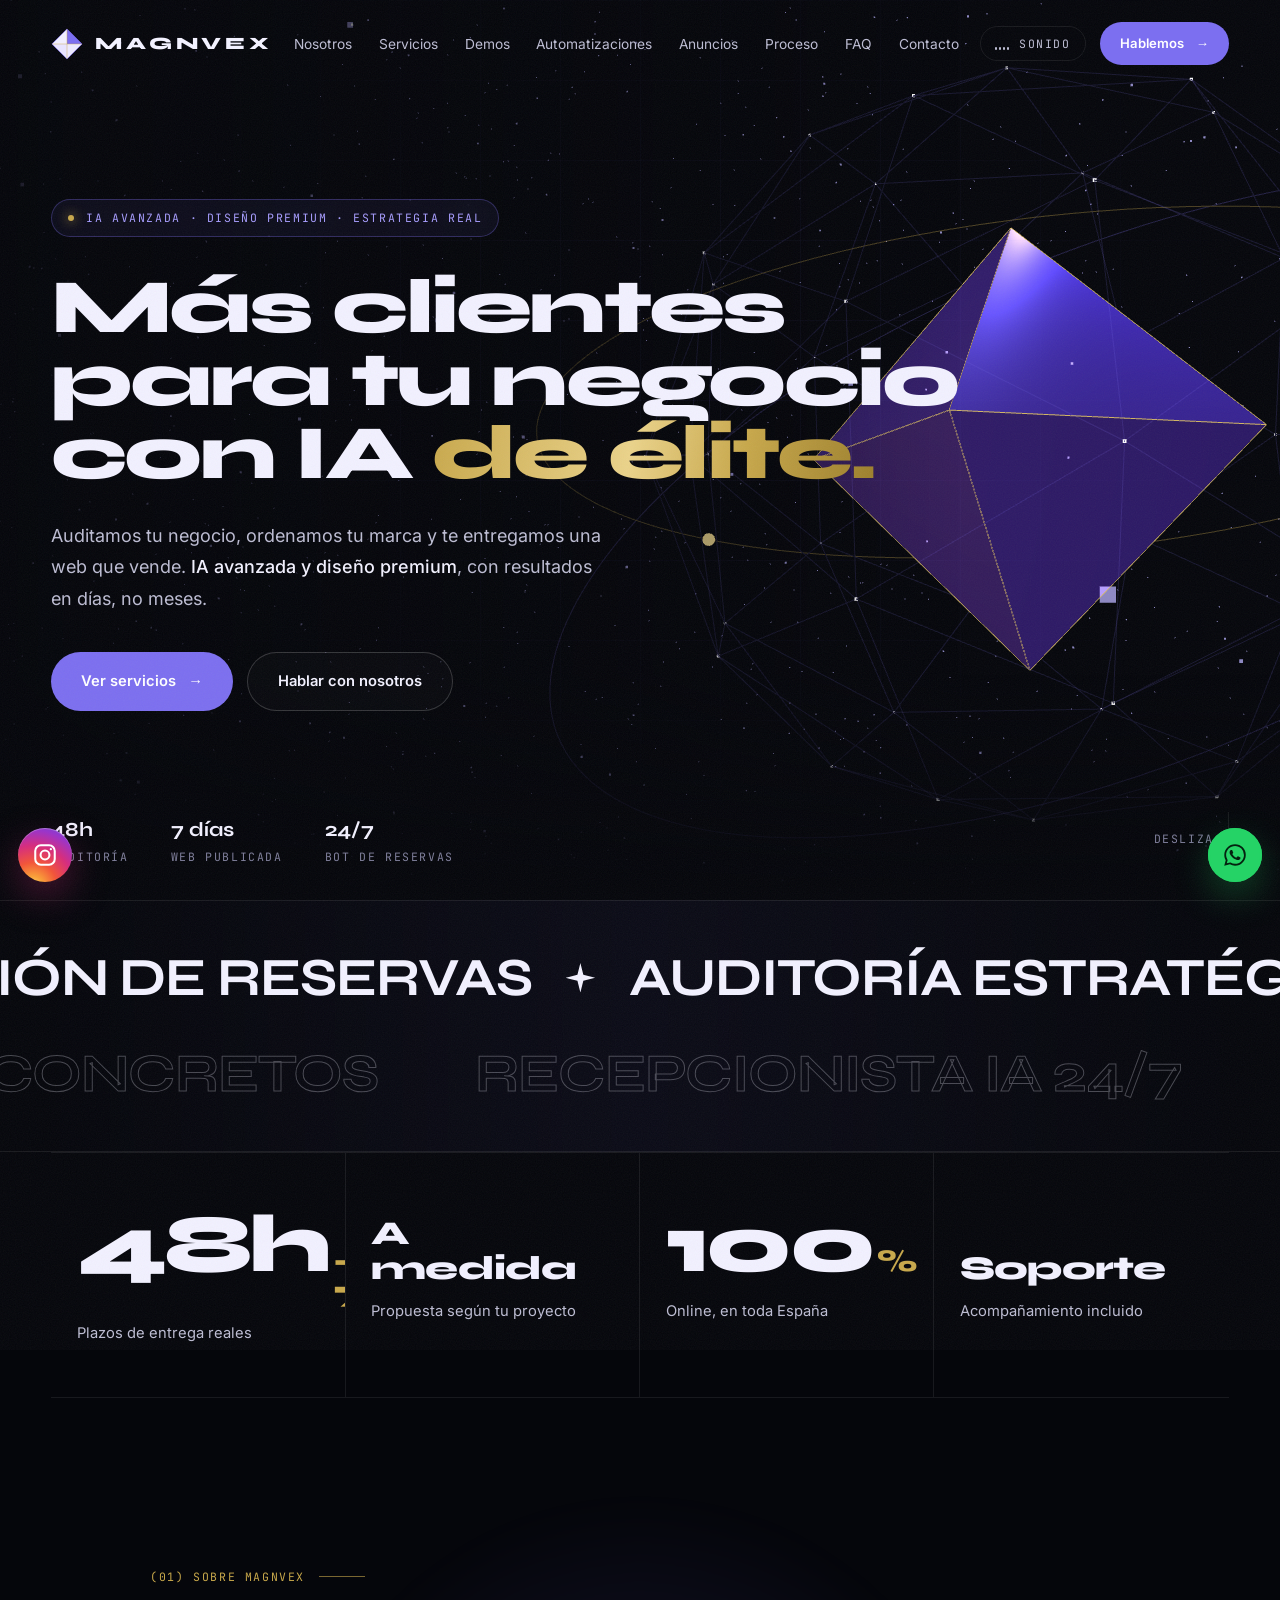
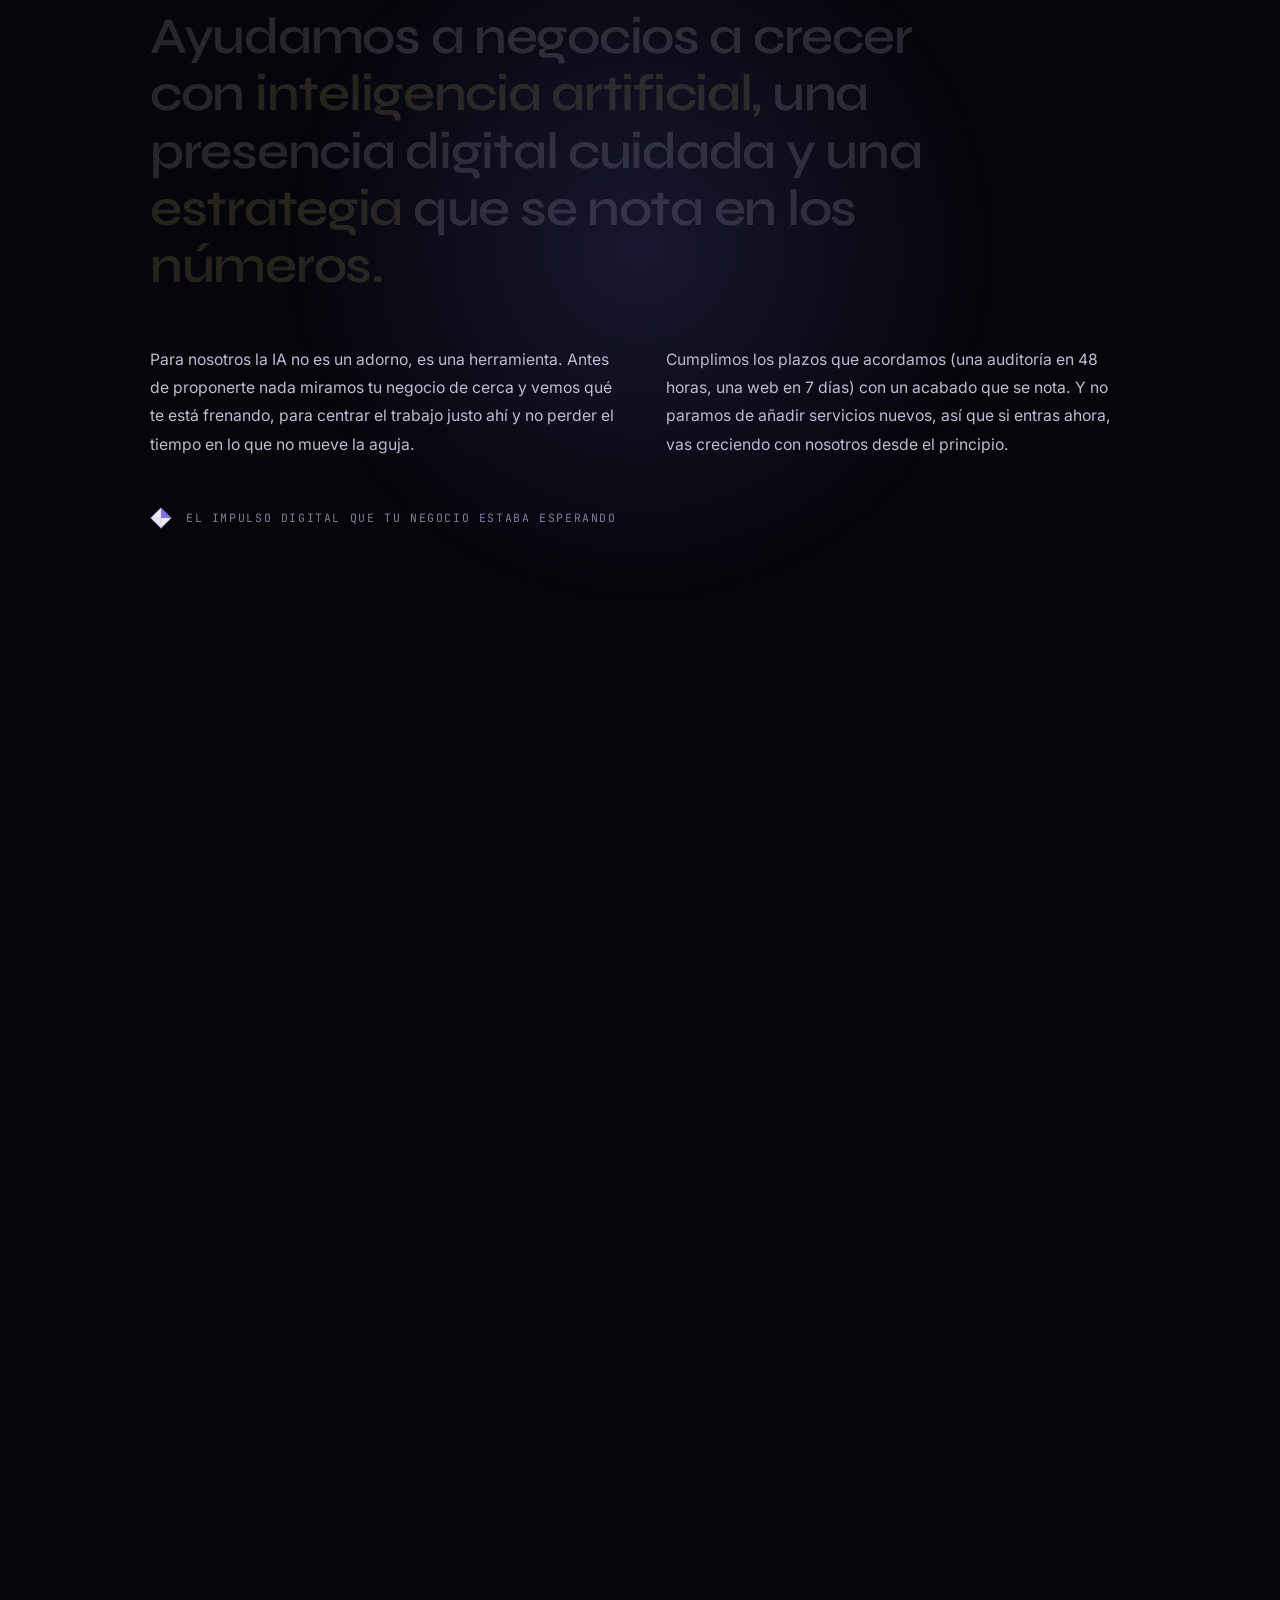
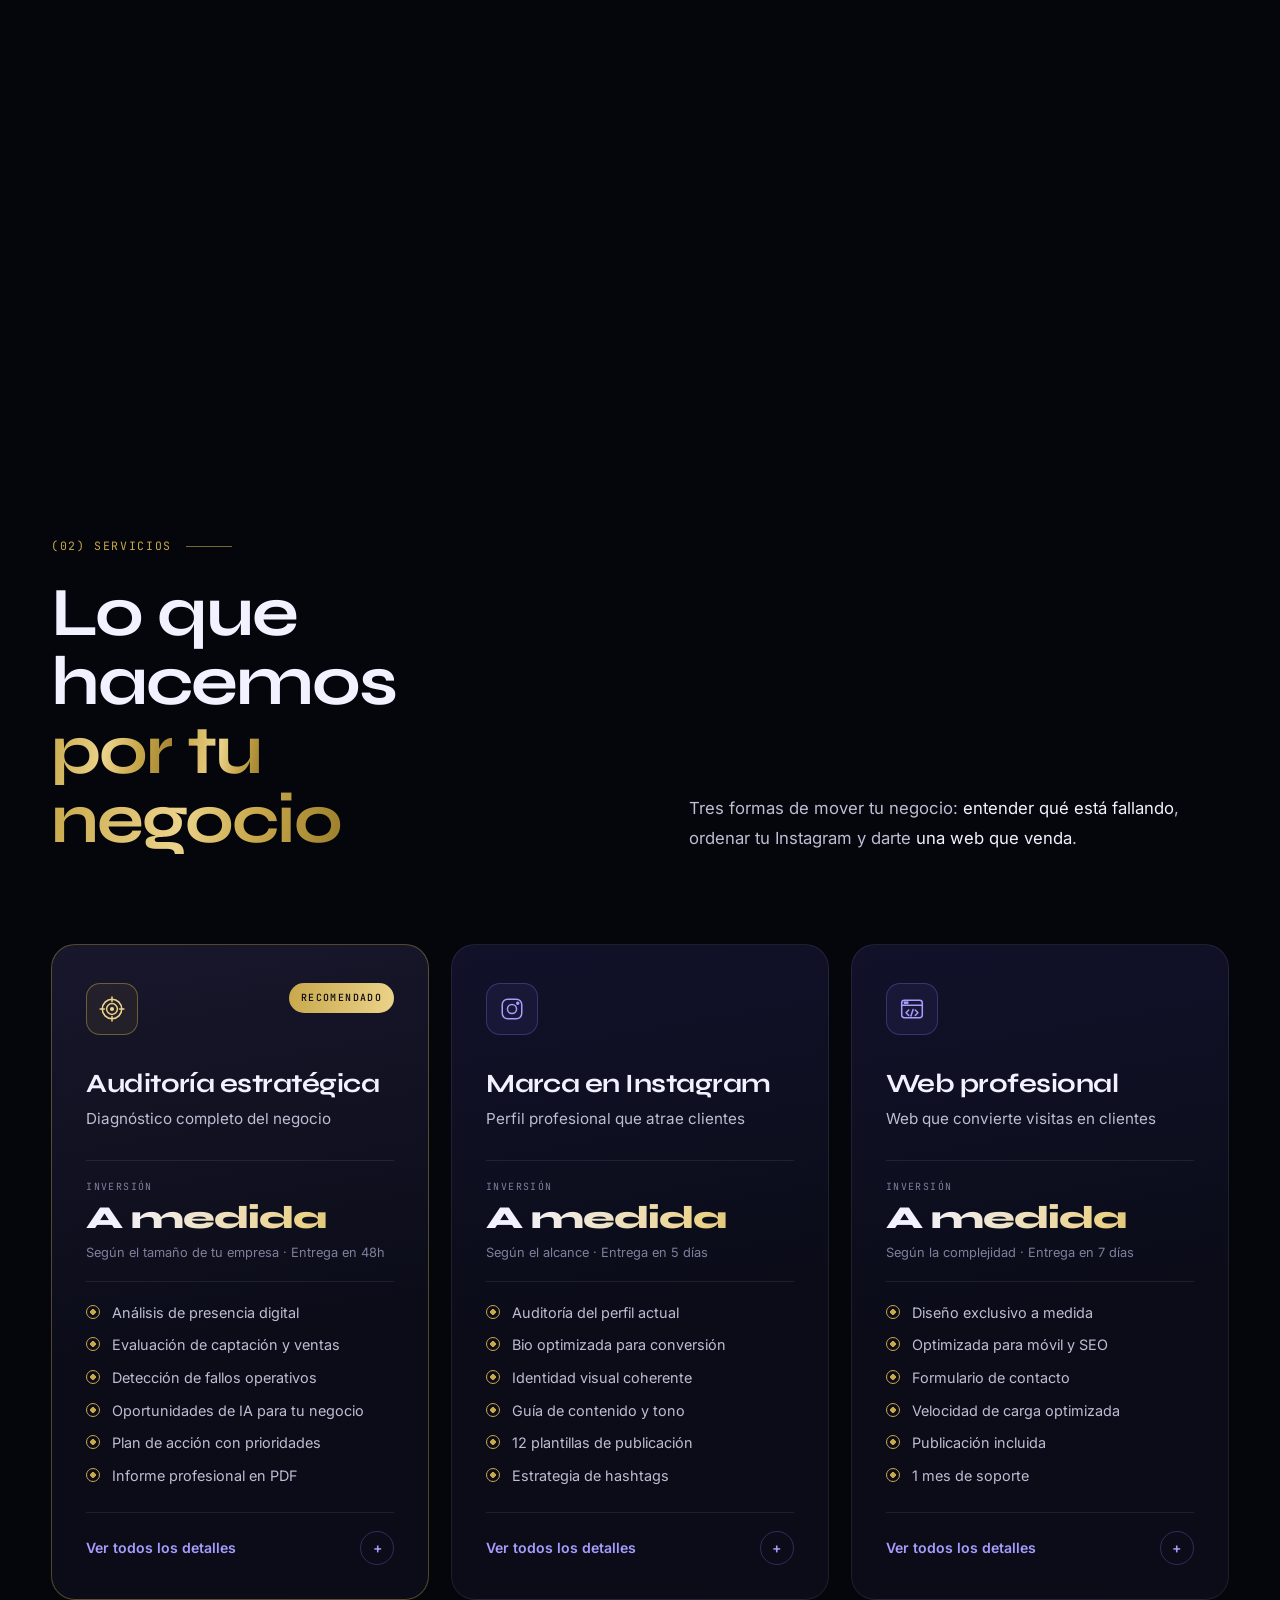
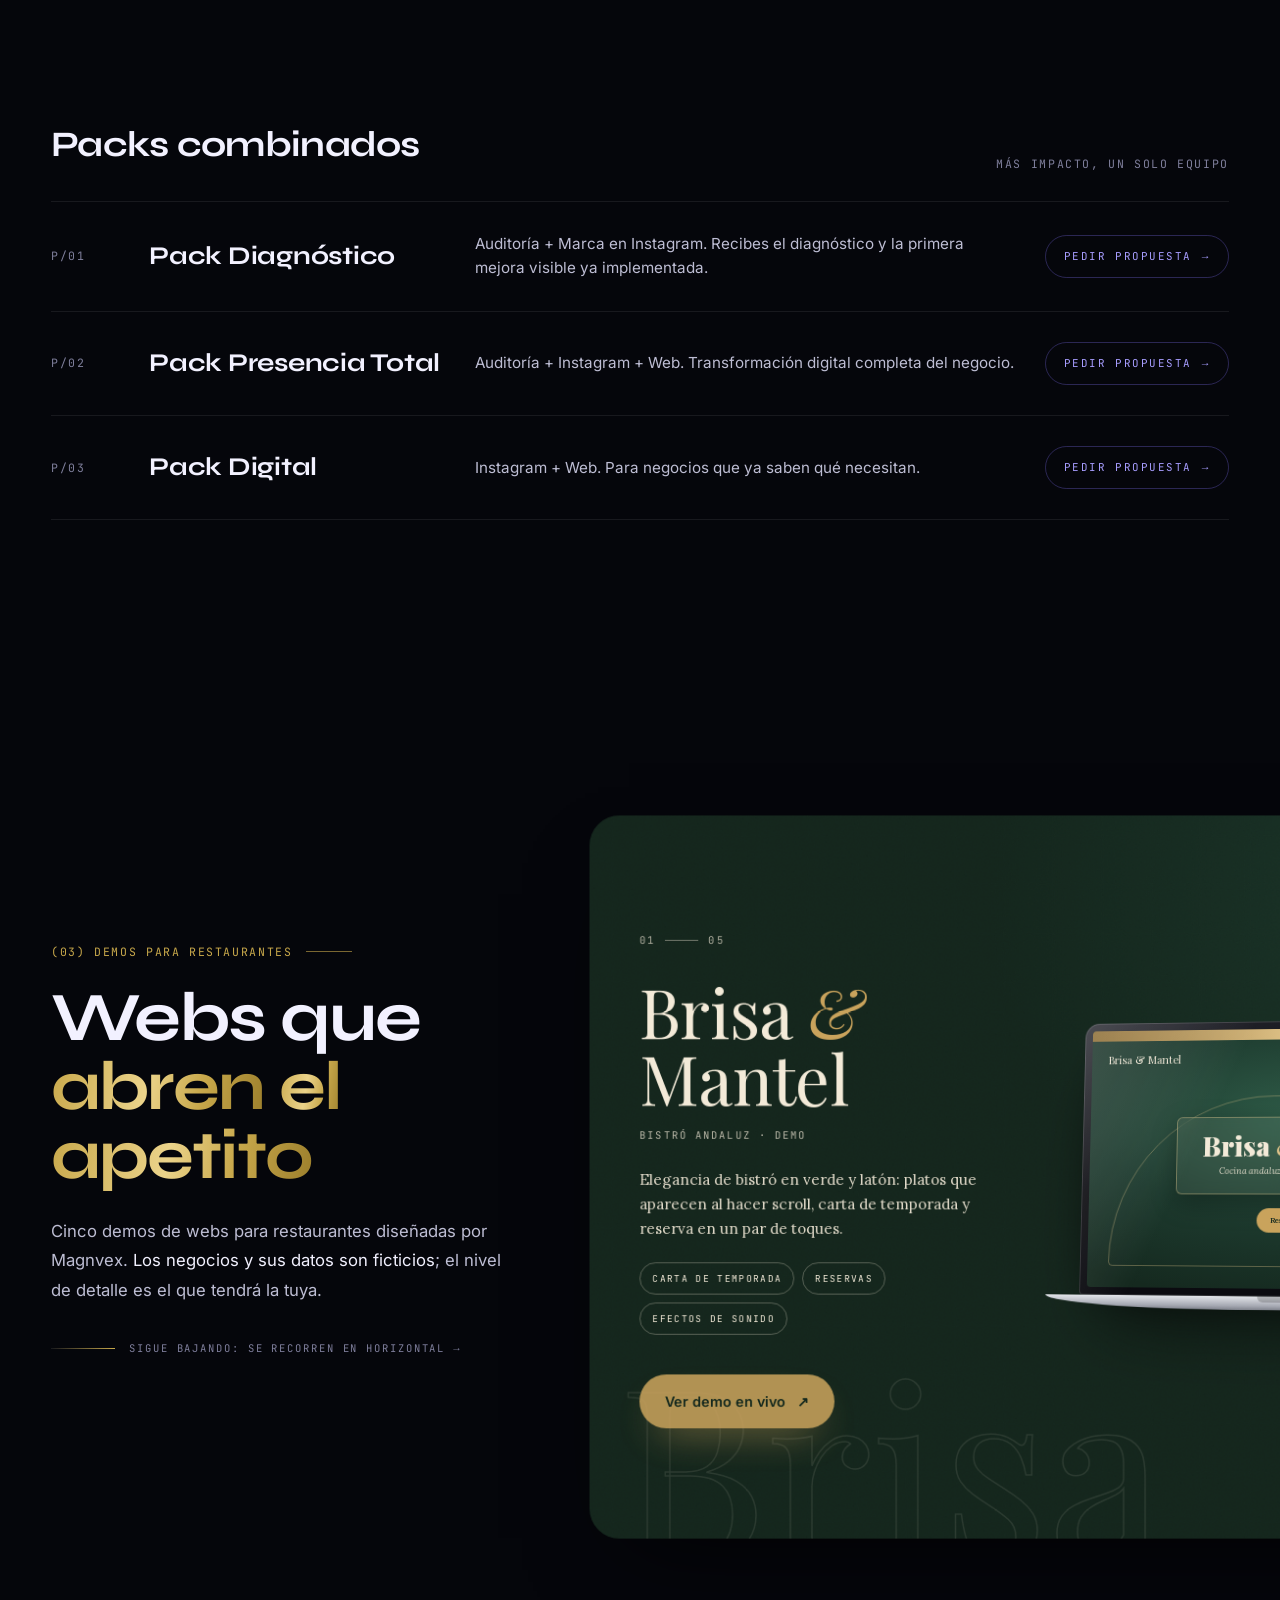
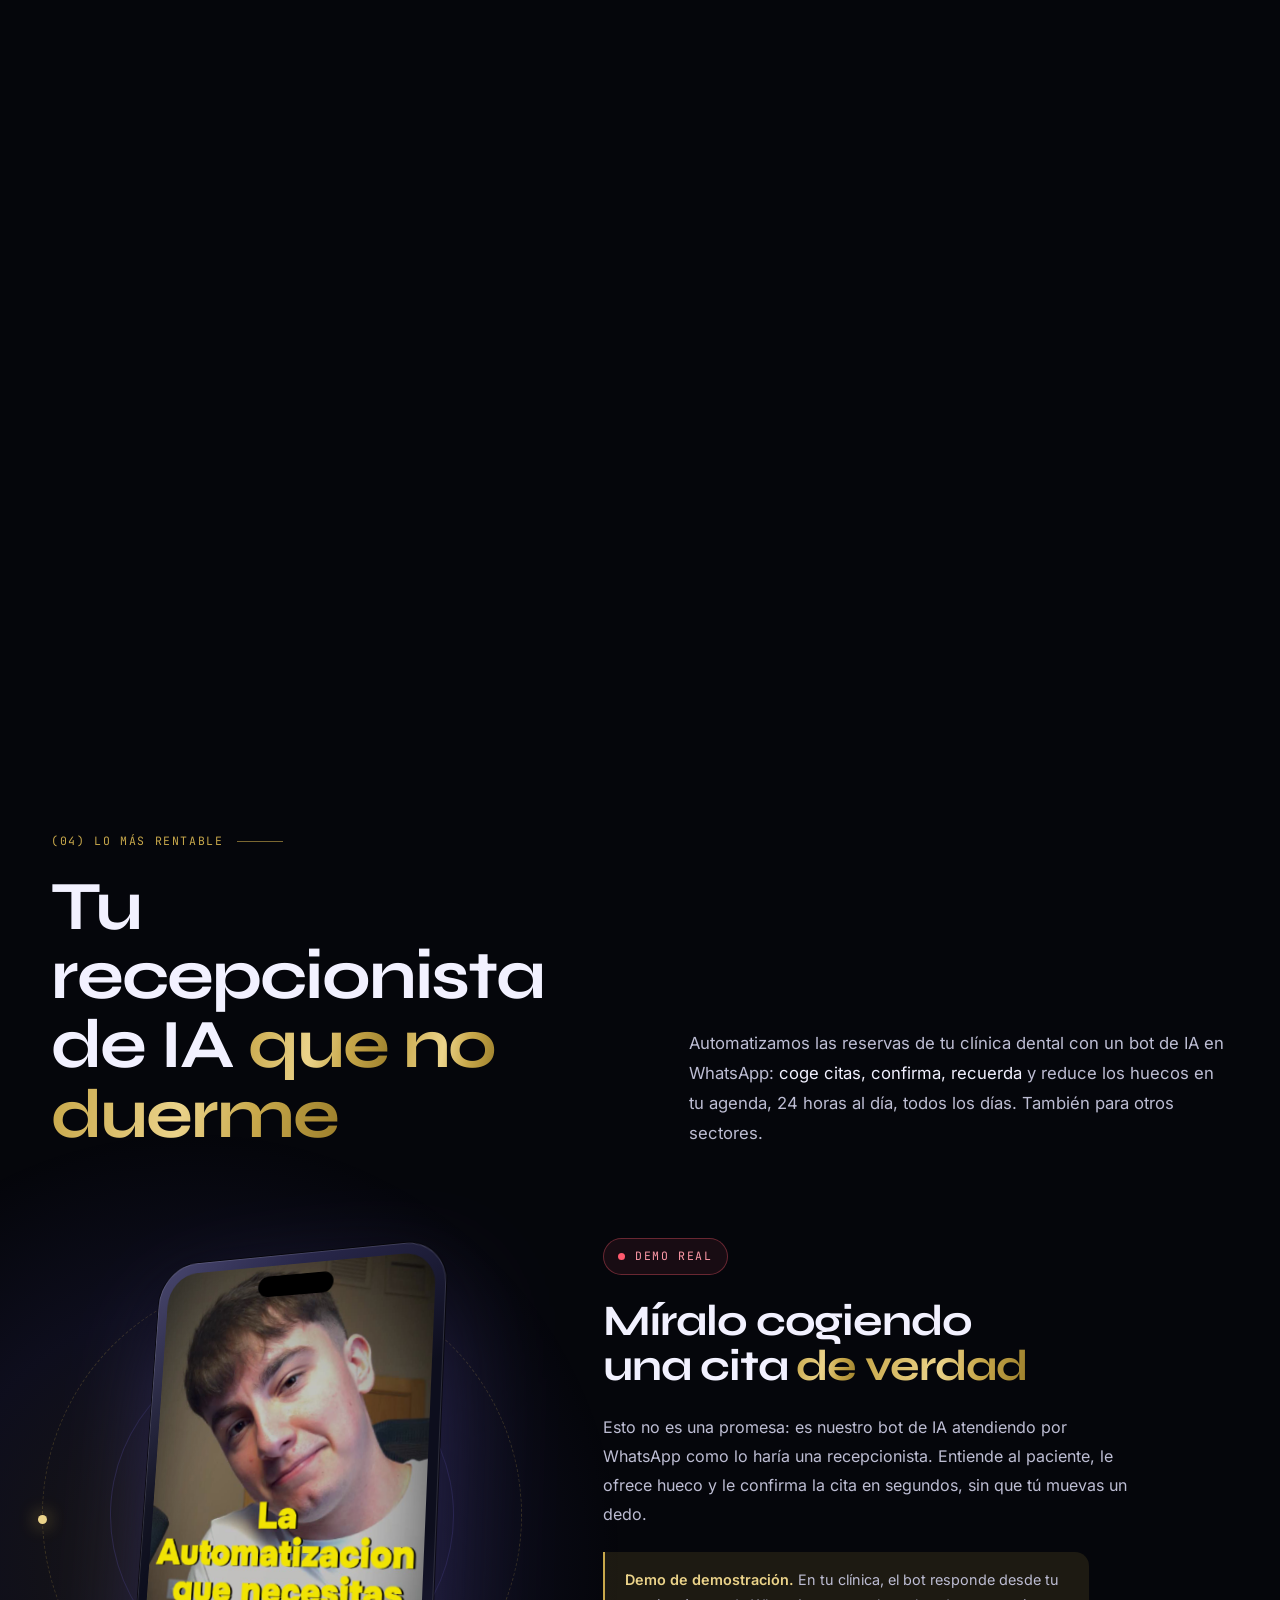
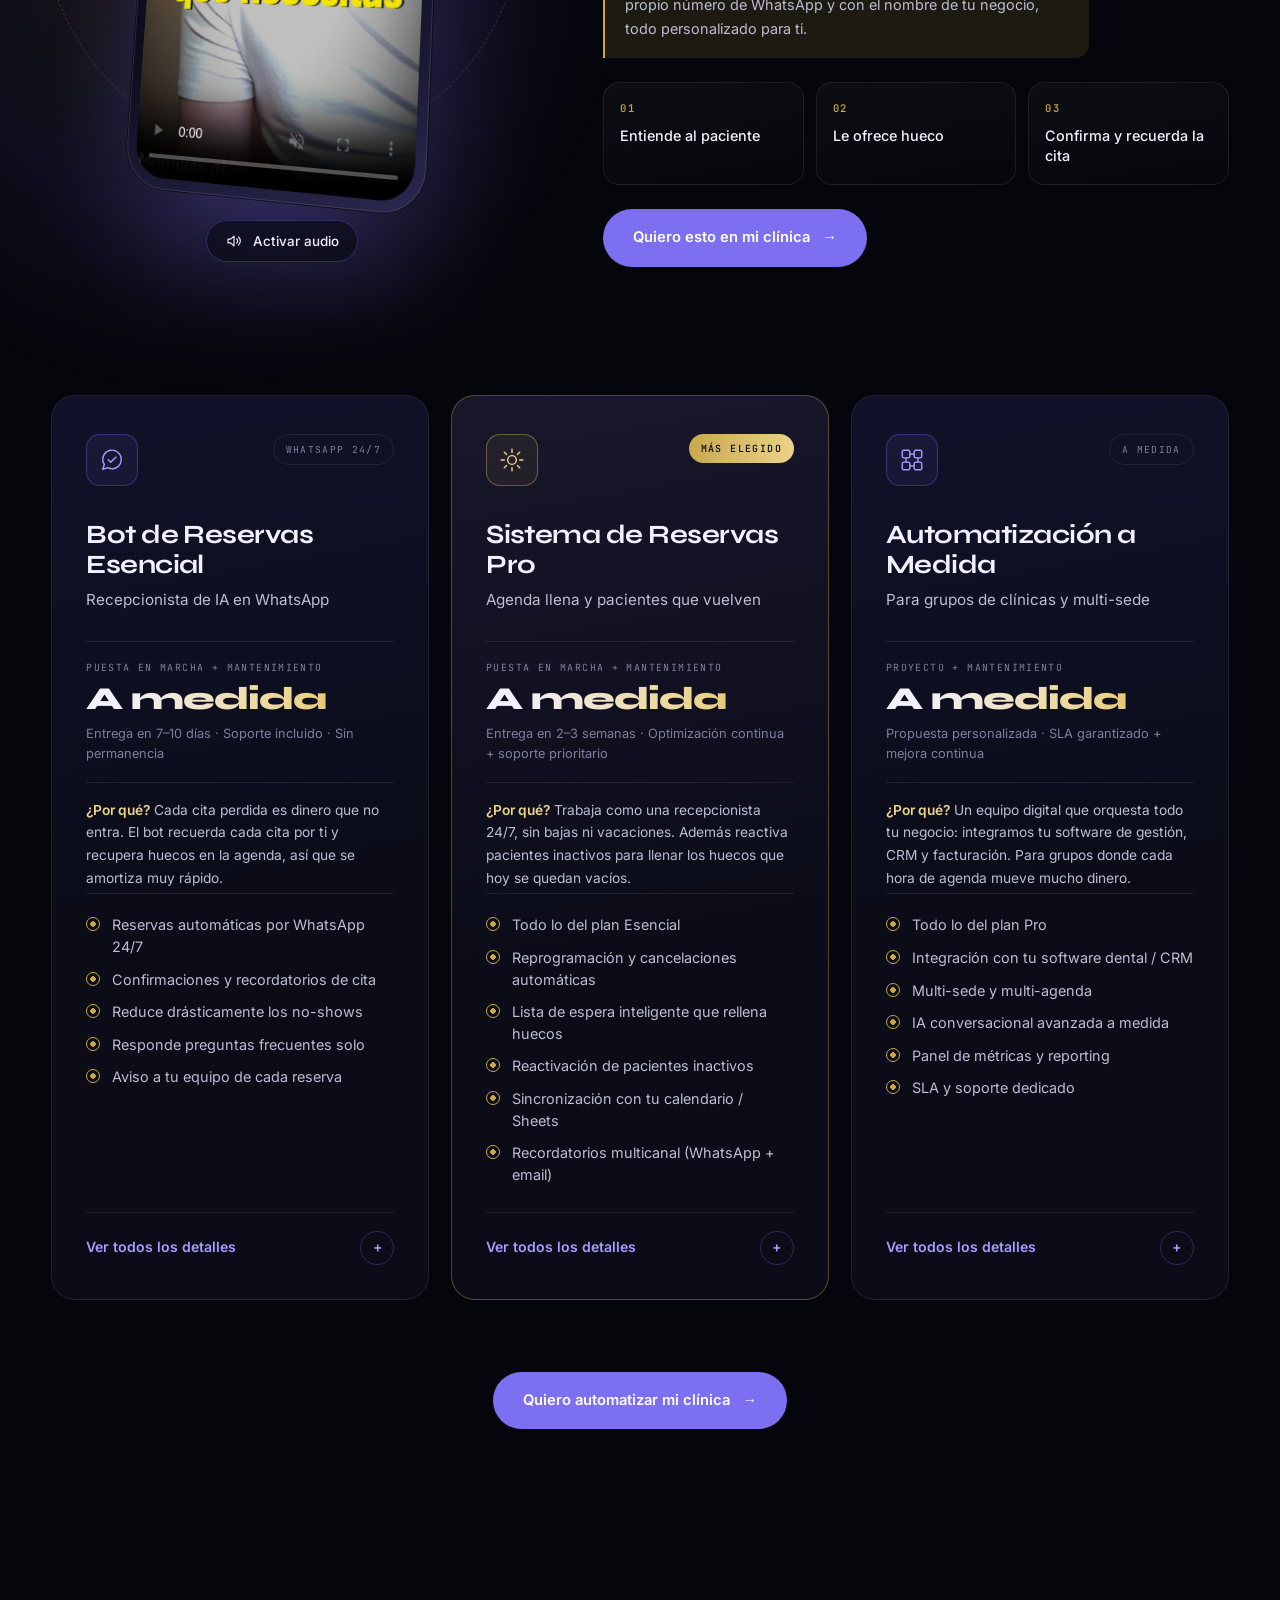
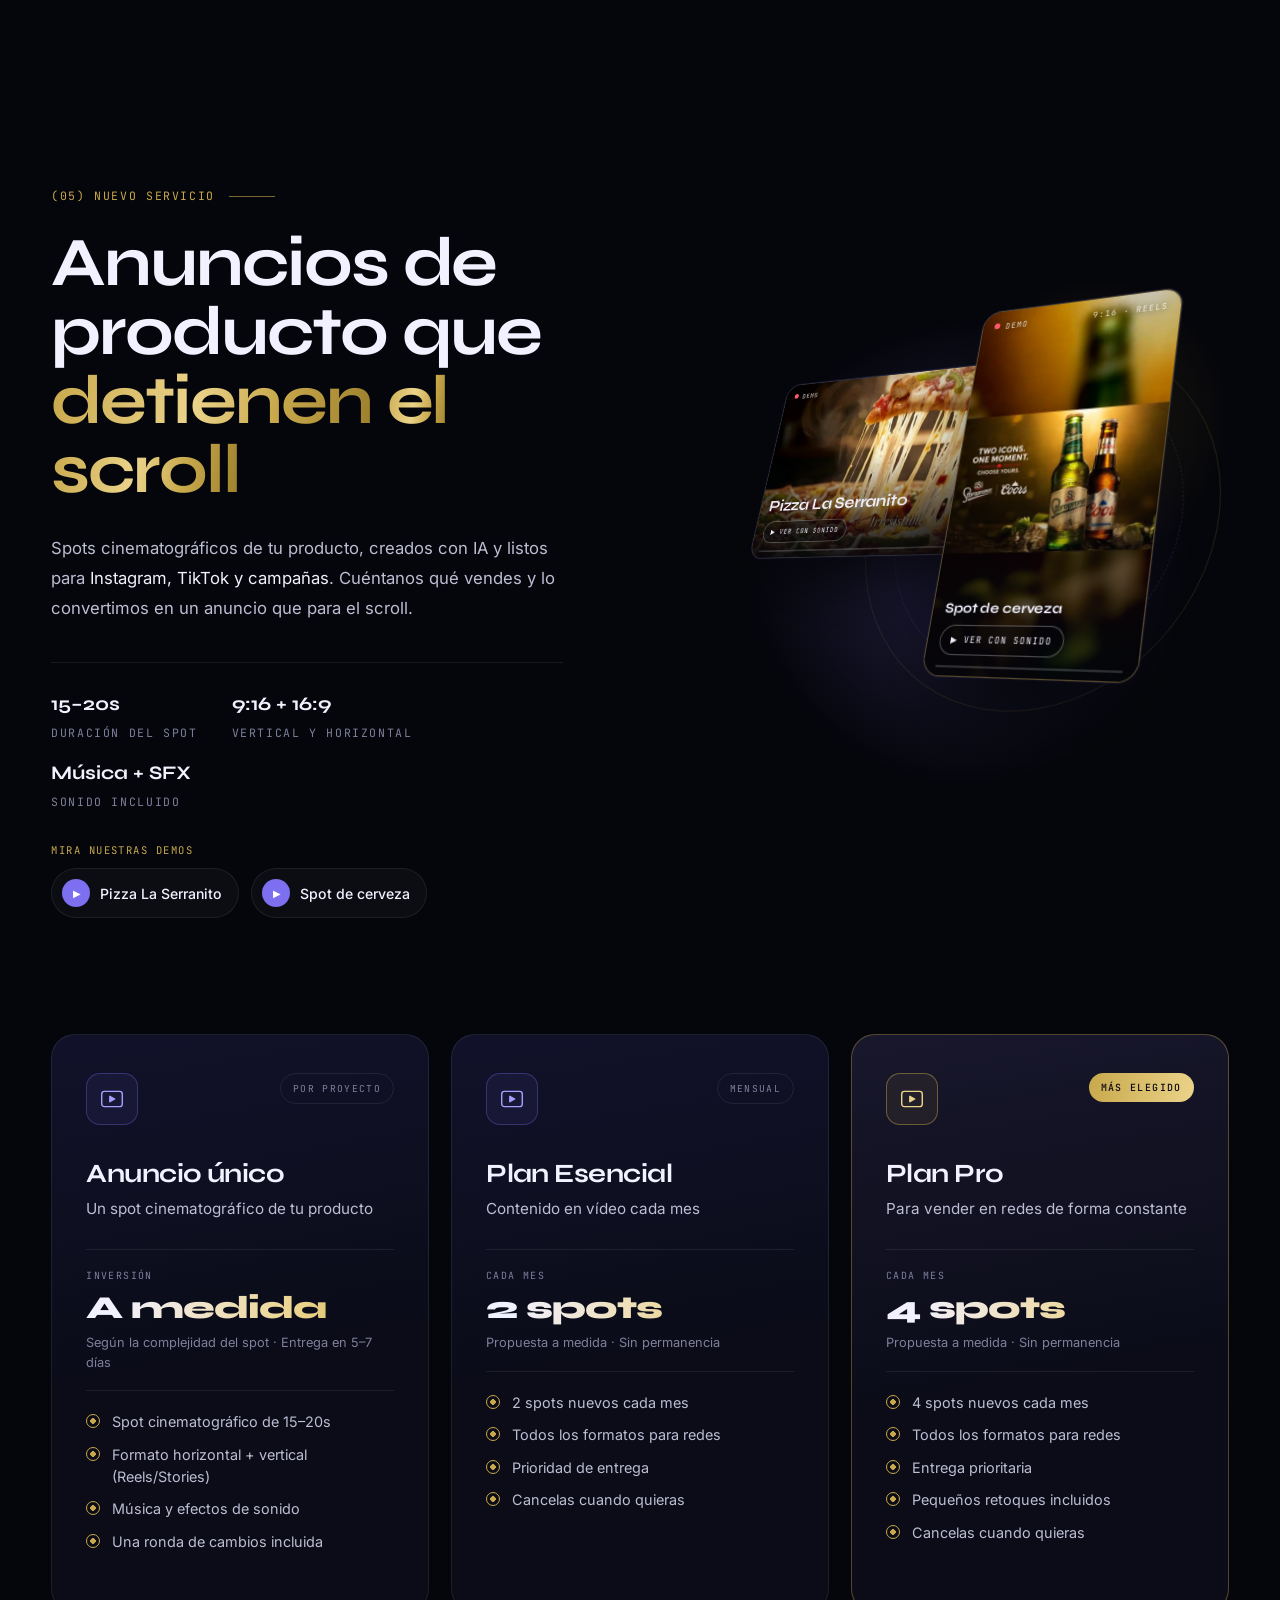
==== commit 04036dfb: "Añade cinco demos de restaurantes con nombres ficticios y la sección de demos Las demos (Brisa & Man" ====
--- a/index.html
+++ b/index.html
@@ -84,13 +84,14 @@
     { "@type": "Question", "name": "¿En cuánto tiempo entregáis?", "acceptedAnswer": { "@type": "Answer", "text": "Depende del servicio: la auditoría estratégica en 48 horas, la marca en Instagram en 5 días y la web profesional en 7 días. Son plazos reales, no promesas vacías." } },
     { "@type": "Question", "name": "¿Trabajáis con negocios de toda España?", "acceptedAnswer": { "@type": "Answer", "text": "Sí. Somos 100% online y trabajamos con negocios de cualquier punto de España y fuera con la misma calidad. Todo se gestiona por email, llamada o WhatsApp." } },
     { "@type": "Question", "name": "¿Necesito tener conocimientos técnicos?", "acceptedAnswer": { "@type": "Answer", "text": "No. Nos encargamos de toda la parte técnica y te lo entregamos listo para usar, explicando cada paso en lenguaje claro." } },
-    { "@type": "Question", "name": "¿Cómo son los precios y los pagos?", "acceptedAnswer": { "@type": "Answer", "text": "No hay tarifas fijas: el precio depende de lo que necesites y de la complejidad de cada proyecto. Lo hablamos en una llamada corta y te damos un precio cerrado antes de empezar, sin cuotas ocultas. Los packs combinados salen más a cuenta." } },
+    { "@type": "Question", "name": "¿Cuánto cuesta trabajar con Magnvex?", "acceptedAnswer": { "@type": "Answer", "text": "Depende de la complejidad de cada proyecto, así que no trabajamos con tarifas cerradas. Primero hablamos contigo, vemos qué necesita tu negocio y te enviamos una propuesta a medida antes de empezar, para que sepas exactamente qué recibes. Sin sorpresas ni costes ocultos." } },
     { "@type": "Question", "name": "¿Qué pasa después de la entrega?", "acceptedAnswer": { "@type": "Answer", "text": "La web incluye 1 mes de soporte y en el resto de servicios seguimos disponibles para resolver dudas. Los primeros clientes crecen con nosotros a medida que lanzamos servicios nuevos." } }
   ]
 }
 </script>
 <script src="assets/js/boot.js"></script>
 <link rel="stylesheet" href="assets/css/styles.css">
+<link rel="stylesheet" href="assets/css/demo-fonts.css">
 </head>
 <body>
 <a class="skip" href="#main">Saltar al contenido</a>
@@ -123,8 +124,8 @@
     <symbol id="i-grid" viewBox="0 0 24 24" fill="none" stroke="currentColor" stroke-width="1.3" stroke-linecap="round" stroke-linejoin="round"><rect x="3" y="3" width="7" height="7" rx="1.5"/><rect x="14" y="3" width="7" height="7" rx="1.5"/><rect x="3" y="14" width="7" height="7" rx="1.5"/><rect x="14" y="14" width="7" height="7" rx="1.5"/><path d="M10 6.5h4M6.5 10v4M17.5 10v4M10 17.5h4"/></symbol>
     <symbol id="i-film" viewBox="0 0 24 24" fill="none" stroke="currentColor" stroke-width="1.3" stroke-linecap="round" stroke-linejoin="round"><rect x="2.5" y="5" width="19" height="14" rx="2.5"/><path d="M10 9.5v5l4.5-2.5z" fill="currentColor"/></symbol>
     <symbol id="i-shield" viewBox="0 0 24 24" fill="none" stroke="currentColor" stroke-width="1.3" stroke-linecap="round" stroke-linejoin="round"><path d="M12 2.5l8 3v6c0 5-3.4 8.6-8 10-4.6-1.4-8-5-8-10v-6z"/><path d="M8.5 12l2.5 2.5 4.5-5"/></symbol>
-    <symbol id="i-ig" viewBox="0 0 24 24" fill="none" stroke="currentColor" stroke-width="1.7" stroke-linecap="round" stroke-linejoin="round"><rect x="3" y="3" width="18" height="18" rx="5.2"/><circle cx="12" cy="12" r="4.2"/><circle cx="17.3" cy="6.7" r="1" fill="currentColor" stroke="none"/></symbol>
     <symbol id="i-wa" viewBox="0 0 24 24" fill="currentColor"><path d="M12.04 2C6.58 2 2.13 6.45 2.13 11.91c0 1.75.46 3.45 1.32 4.95L2.05 22l5.25-1.38a9.9 9.9 0 0 0 4.74 1.21h.01c5.46 0 9.9-4.45 9.9-9.91A9.86 9.86 0 0 0 12.04 2zm0 18.15h-.01a8.2 8.2 0 0 1-4.19-1.15l-.3-.18-3.12.82.83-3.04-.2-.31a8.2 8.2 0 0 1-1.26-4.38c0-4.54 3.7-8.24 8.25-8.24 2.2 0 4.27.86 5.83 2.42a8.18 8.18 0 0 1 2.41 5.83c0 4.54-3.7 8.24-8.24 8.24zm4.52-6.17c-.25-.12-1.47-.72-1.69-.81-.23-.08-.39-.12-.56.12-.17.25-.64.81-.78.97-.14.17-.29.19-.54.06-.25-.12-1.05-.39-1.99-1.23-.74-.66-1.23-1.47-1.38-1.72-.14-.25-.02-.38.11-.51.11-.11.25-.29.37-.43.13-.15.17-.25.25-.42.08-.17.04-.31-.02-.43-.06-.12-.56-1.34-.76-1.84-.2-.48-.41-.42-.56-.43h-.48c-.17 0-.43.06-.66.31-.23.25-.86.85-.86 2.07 0 1.22.89 2.4 1.01 2.56.12.17 1.75 2.67 4.23 3.74.59.26 1.05.41 1.41.52.59.19 1.13.16 1.56.1.48-.07 1.47-.6 1.67-1.18.21-.58.21-1.07.14-1.18-.06-.1-.22-.16-.47-.28z"/></symbol>
+    <symbol id="i-ig" viewBox="0 0 24 24" fill="none" stroke="currentColor" stroke-width="1.9" stroke-linecap="round" stroke-linejoin="round"><rect x="3" y="3" width="18" height="18" rx="5.2"/><circle cx="12" cy="12" r="4.1"/><circle cx="17.4" cy="6.6" r="1.05" fill="currentColor" stroke="none"/></symbol>
     <symbol id="i-sound" viewBox="0 0 24 24" fill="none" stroke="currentColor" stroke-width="1.5" stroke-linecap="round" stroke-linejoin="round"><path d="M4 9.5h3.5L12 5.5v13l-4.5-4H4z"/><path d="M15.5 9a4 4 0 0 1 0 6M18 6.5a7.5 7.5 0 0 1 0 11"/></symbol>
   </defs>
 </svg>
@@ -150,7 +151,7 @@
     <ul class="nav-links" id="nav-links">
       <li><a href="#nosotros">Nosotros</a></li>
       <li><a href="#servicios">Servicios</a></li>
-      <li><a href="#trabajos">Trabajos</a></li>
+      <li><a href="#demos">Demos</a></li>
       <li><a href="#automatizaciones">Automatizaciones</a></li>
       <li><a href="#anuncios">Anuncios</a></li>
       <li><a href="#proceso">Proceso</a></li>
@@ -216,7 +217,7 @@
   <div class="wrap">
     <div class="stats">
       <div class="stat rv"><div class="stat-num">48h<small>–7d</small></div><div class="stat-lbl">Plazos de entrega reales</div></div>
-      <div class="stat rv"><div class="stat-num stat-word">Pago único</div><div class="stat-lbl">Sin cuotas ni permanencia</div></div>
+      <div class="stat rv"><div class="stat-num stat-word">A medida</div><div class="stat-lbl">Propuesta según tu proyecto</div></div>
       <div class="stat rv"><div class="stat-num"><span data-count="100">100</span><small>%</small></div><div class="stat-lbl">Online, en toda España</div></div>
       <div class="stat rv"><div class="stat-num stat-word">Soporte</div><div class="stat-lbl">Acompañamiento incluido</div></div>
     </div>
@@ -251,7 +252,7 @@
         <div class="svc-top"><div class="svc-icon"><svg><use href="#i-target"/></svg></div><span class="badge">Recomendado</span></div>
         <h3>Auditoría estratégica</h3>
         <p class="svc-desc">Diagnóstico completo del negocio</p>
-        <div class="price price-quote"><div class="price-lbl mono">Precio</div><div class="price-launch">A medida</div><div class="price-note">Según la complejidad · Lo hablamos y te damos precio cerrado · Entrega en 48h</div></div>
+        <div class="price price-quote"><div class="price-lbl mono">Inversión</div><div class="price-launch">A medida</div><div class="price-note">Según el tamaño de tu empresa · Entrega en 48h</div></div>
         <ul class="feats"><li>Análisis de presencia digital</li><li>Evaluación de captación y ventas</li><li>Detección de fallos operativos</li><li>Oportunidades de IA para tu negocio</li><li>Plan de acción con prioridades</li><li>Informe profesional en PDF</li></ul>
         <div class="svc-cta">Ver todos los detalles <span class="plus">+</span></div>
       </article>
@@ -259,7 +260,7 @@
         <div class="svc-top"><div class="svc-icon"><svg><use href="#i-camera"/></svg></div></div>
         <h3>Marca en Instagram</h3>
         <p class="svc-desc">Perfil profesional que atrae clientes</p>
-        <div class="price price-quote"><div class="price-lbl mono">Precio</div><div class="price-launch">A medida</div><div class="price-note">Según la complejidad · Lo hablamos y te damos precio cerrado · Entrega en 5 días</div></div>
+        <div class="price price-quote"><div class="price-lbl mono">Inversión</div><div class="price-launch">A medida</div><div class="price-note">Según el alcance · Entrega en 5 días</div></div>
         <ul class="feats"><li>Auditoría del perfil actual</li><li>Bio optimizada para conversión</li><li>Identidad visual coherente</li><li>Guía de contenido y tono</li><li>12 plantillas de publicación</li><li>Estrategia de hashtags</li></ul>
         <div class="svc-cta">Ver todos los detalles <span class="plus">+</span></div>
       </article>
@@ -267,94 +268,183 @@
         <div class="svc-top"><div class="svc-icon"><svg><use href="#i-web"/></svg></div></div>
         <h3>Web profesional</h3>
         <p class="svc-desc">Web que convierte visitas en clientes</p>
-        <div class="price price-quote"><div class="price-lbl mono">Precio</div><div class="price-launch">A medida</div><div class="price-note">Según la complejidad · Lo hablamos y te damos precio cerrado · Entrega en 7 días</div></div>
+        <div class="price price-quote"><div class="price-lbl mono">Inversión</div><div class="price-launch">A medida</div><div class="price-note">Según la complejidad · Entrega en 7 días</div></div>
         <ul class="feats"><li>Diseño exclusivo a medida</li><li>Optimizada para móvil y SEO</li><li>Formulario de contacto</li><li>Velocidad de carga optimizada</li><li>Publicación incluida</li><li>1 mes de soporte</li></ul>
         <div class="svc-cta">Ver todos los detalles <span class="plus">+</span></div>
       </article>
     </div>
 
     <div class="packs">
-      <div class="packs-head rv"><h3>Packs combinados</h3><p class="mono">Más impacto, mejor precio</p></div>
+      <div class="packs-head rv"><h3>Packs combinados</h3><p class="mono">Más impacto, un solo equipo</p></div>
       <div class="packs-list">
-        <a href="#contacto" class="pack rv"><span class="pack-n mono">P/01</span><span class="pack-name">Pack Diagnóstico</span><span class="pack-desc">Auditoría + Marca en Instagram. Recibes el diagnóstico y la primera mejora visible ya implementada.</span><span class="pack-price"><b>A medida</b><span class="pack-save">Más a cuenta que por separado</span></span></a>
-        <a href="#contacto" class="pack rv"><span class="pack-n mono">P/02</span><span class="pack-name">Pack Presencia Total</span><span class="pack-desc">Auditoría + Instagram + Web. Transformación digital completa del negocio.</span><span class="pack-price"><b>A medida</b><span class="pack-save">Más a cuenta que por separado</span></span></a>
-        <a href="#contacto" class="pack rv"><span class="pack-n mono">P/03</span><span class="pack-name">Pack Digital</span><span class="pack-desc">Instagram + Web. Para negocios que ya saben qué necesitan.</span><span class="pack-price"><b>A medida</b><span class="pack-save">Más a cuenta que por separado</span></span></a>
-      </div>
-    </div>
-  </div>
-</section>
-
-<section class="section work" id="trabajos">
-  <div class="wrap">
-    <div class="sec-head">
-      <div>
-        <div class="sec-index mono">(03) Trabajos</div>
-        <h2 class="sec-title split">Así se ven <span class="gold">nuestras webs</span></h2>
-      </div>
-      <p class="sec-sub rv">Demos que hemos diseñado para restaurantes de Sevilla. Ábrelas en el móvil y pruébalas: <em>así podría verse la tuya</em>.</p>
-    </div>
-
-    <div class="work-grid">
-      <a class="work-card rv" href="demos/candela-and-co/" target="_blank" rel="noopener" aria-label="Abrir la demo de Candela &amp; Co., bistró andaluz (se abre en otra pestaña)">
-        <div class="work-frame">
-          <div class="work-bar" aria-hidden="true"><i></i><i></i><i></i><span>magnvex.ai/demos/candela-and-co</span></div>
-          <div class="work-shot"><img src="assets/media/demos/candela-and-co.webp" alt="" width="1200" height="750" loading="lazy" decoding="async"><div class="work-phone" aria-hidden="true"><img src="assets/media/demos/candela-and-co-movil.webp" alt="" width="300" height="650" loading="lazy" decoding="async"></div></div>
-        </div>
-        <div class="work-meta">
-          <span class="work-n mono">01</span>
-          <div class="work-txt"><h3>Candela &amp; Co.</h3><p>Bistró andaluz</p></div>
-          <span class="work-go" aria-hidden="true">↗</span>
-        </div>
-      </a>
-      <a class="work-card rv" href="demos/maracuja/" target="_blank" rel="noopener" aria-label="Abrir la demo de Maracujá, cocina latina y brasileña (se abre en otra pestaña)">
-        <div class="work-frame">
-          <div class="work-bar" aria-hidden="true"><i></i><i></i><i></i><span>magnvex.ai/demos/maracuja</span></div>
-          <div class="work-shot"><img src="assets/media/demos/maracuja.webp" alt="" width="1200" height="750" loading="lazy" decoding="async"><div class="work-phone" aria-hidden="true"><img src="assets/media/demos/maracuja-movil.webp" alt="" width="300" height="650" loading="lazy" decoding="async"></div></div>
-        </div>
-        <div class="work-meta">
-          <span class="work-n mono">02</span>
-          <div class="work-txt"><h3>Maracujá</h3><p>Cocina latina y brasileña</p></div>
-          <span class="work-go" aria-hidden="true">↗</span>
-        </div>
-      </a>
-      <a class="work-card rv" href="demos/almunia/" target="_blank" rel="noopener" aria-label="Abrir la demo de Almunia, tapas andalusíes (se abre en otra pestaña)">
-        <div class="work-frame">
-          <div class="work-bar" aria-hidden="true"><i></i><i></i><i></i><span>magnvex.ai/demos/almunia</span></div>
-          <div class="work-shot"><img src="assets/media/demos/almunia.webp" alt="" width="1200" height="750" loading="lazy" decoding="async"><div class="work-phone" aria-hidden="true"><img src="assets/media/demos/almunia-movil.webp" alt="" width="300" height="650" loading="lazy" decoding="async"></div></div>
-        </div>
-        <div class="work-meta">
-          <span class="work-n mono">03</span>
-          <div class="work-txt"><h3>Almunia</h3><p>Tapas andalusíes</p></div>
-          <span class="work-go" aria-hidden="true">↗</span>
-        </div>
-      </a>
-      <a class="work-card rv" href="demos/los-vencejos/" target="_blank" rel="noopener" aria-label="Abrir la demo de Los Vencejos, bar de tapas en triana (se abre en otra pestaña)">
-        <div class="work-frame">
-          <div class="work-bar" aria-hidden="true"><i></i><i></i><i></i><span>magnvex.ai/demos/los-vencejos</span></div>
-          <div class="work-shot"><img src="assets/media/demos/los-vencejos.webp" alt="" width="1200" height="750" loading="lazy" decoding="async"><div class="work-phone" aria-hidden="true"><img src="assets/media/demos/los-vencejos-movil.webp" alt="" width="300" height="650" loading="lazy" decoding="async"></div></div>
-        </div>
-        <div class="work-meta">
-          <span class="work-n mono">04</span>
-          <div class="work-txt"><h3>Los Vencejos</h3><p>Bar de tapas en Triana</p></div>
-          <span class="work-go" aria-hidden="true">↗</span>
-        </div>
-      </a>
-      <a class="work-card rv" href="demos/cielito/" target="_blank" rel="noopener" aria-label="Abrir la demo de Cielito, cocina mexicana (se abre en otra pestaña)">
-        <div class="work-frame">
-          <div class="work-bar" aria-hidden="true"><i></i><i></i><i></i><span>magnvex.ai/demos/cielito</span></div>
-          <div class="work-shot"><img src="assets/media/demos/cielito.webp" alt="" width="1200" height="750" loading="lazy" decoding="async"><div class="work-phone" aria-hidden="true"><img src="assets/media/demos/cielito-movil.webp" alt="" width="300" height="650" loading="lazy" decoding="async"></div></div>
-        </div>
-        <div class="work-meta">
-          <span class="work-n mono">05</span>
-          <div class="work-txt"><h3>Cielito</h3><p>Cocina mexicana</p></div>
-          <span class="work-go" aria-hidden="true">↗</span>
-        </div>
-      </a>
-    </div>
-
-    <div class="work-foot rv">
-      <p class="work-note mono">Demos de diseño · Nombres, datos y reseñas de ejemplo</p>
-      <a href="#contacto" class="btn btn-primary magnetic">Quiero una web así <span class="arrow">→</span></a>
+        <a href="#contacto" class="pack rv"><span class="pack-n mono">P/01</span><span class="pack-name">Pack Diagnóstico</span><span class="pack-desc">Auditoría + Marca en Instagram. Recibes el diagnóstico y la primera mejora visible ya implementada.</span><span class="pack-cta mono">Pedir propuesta <span class="arrow">→</span></span></a>
+        <a href="#contacto" class="pack rv"><span class="pack-n mono">P/02</span><span class="pack-name">Pack Presencia Total</span><span class="pack-desc">Auditoría + Instagram + Web. Transformación digital completa del negocio.</span><span class="pack-cta mono">Pedir propuesta <span class="arrow">→</span></span></a>
+        <a href="#contacto" class="pack rv"><span class="pack-n mono">P/03</span><span class="pack-name">Pack Digital</span><span class="pack-desc">Instagram + Web. Para negocios que ya saben qué necesitan.</span><span class="pack-cta mono">Pedir propuesta <span class="arrow">→</span></span></a>
+      </div>
+    </div>
+  </div>
+</section>
+
+<section class="demos" id="demos" aria-labelledby="demos-title">
+  <div class="demos-pin">
+    <div class="demos-track" id="demos-track">
+      <header class="demos-intro">
+        <div class="sec-index mono">(03) Demos para restaurantes</div>
+        <h2 class="sec-title split" id="demos-title">Webs que <span class="gold">abren el apetito</span></h2>
+        <p class="demos-sub rv">Cinco demos de webs para restaurantes diseñadas por Magnvex. <em>Los negocios y sus datos son ficticios</em>; el nivel de detalle es el que tendrá la tuya.</p>
+        <div class="demos-hint mono rv" aria-hidden="true"><span class="demos-hint-line"></span><span class="hint-swipe">Desliza para ver las cinco</span><span class="hint-pin">Sigue bajando: se recorren en horizontal</span></div>
+      </header>
+
+      <div class="demos-rail" id="demos-rail">
+        <article class="demo" style="--d-bg:#16291f;--d-bg2:#244a3a;--d-ink:#f3ead8;--d-acc:#c9a35c;--d-on:#15291f;--d-font:'Playfair Display',Didot,Georgia,serif;--d-sans:'Lora',Georgia,serif">
+          <div class="demo-card">
+            <div class="demo-ghost" aria-hidden="true">Brisa</div>
+            <div class="demo-copy">
+              <span class="demo-n mono">01 <i></i> 05</span>
+              <h3 class="demo-name">Brisa <i>&amp;</i> Mantel</h3>
+              <p class="demo-kind mono">Bistró andaluz · Demo</p>
+              <p class="demo-desc">Elegancia de bistró en verde y latón: platos que aparecen al hacer scroll, carta de temporada y reserva en un par de toques.</p>
+              <ul class="demo-tags mono"><li>Carta de temporada</li><li>Reservas</li><li>Efectos de sonido</li></ul>
+              <a class="demo-btn" href="demos/brisa-y-mantel/" target="_blank" rel="noopener">Ver demo en vivo <span class="arrow" aria-hidden="true">↗</span></a>
+            </div>
+            <div class="demo-stage" aria-hidden="true">
+              <div class="dev-tilt"><div class="dev-scroll">
+                <div class="dev-laptop"><div class="dev-lid"><div class="dev-screen"><div class="mini mini--brisa">
+                  <div class="mini-ribbon"></div>
+                  <div class="mini-nav"><b>Brisa &amp; Mantel</b><i></i><i></i><i></i><span>Reservar</span></div>
+                  <div class="mini-hero"><div class="mini-glass"><div class="mini-title">Brisa <em>&amp;</em> Mantel</div><div class="mini-sub">Cocina andaluza con un toque moderno</div></div><div class="mini-cta">Reservar mesa</div></div>
+                </div></div></div><div class="dev-base"></div></div>
+                <div class="dev-phone"><div class="dev-screen"><div class="mini mini--brisa is-phone">
+                  <div class="mini-ribbon"></div>
+                  <div class="mini-nav"><b>B&amp;M</b><span>≡</span></div>
+                  <div class="mini-hero"><div class="mini-glass"><div class="mini-title">Brisa <em>&amp;</em> Mantel</div><div class="mini-sub">Bistró andaluz</div></div><div class="mini-cta">Reservar</div></div>
+                </div></div></div>
+              </div></div>
+            </div>
+          </div>
+        </article>
+
+        <article class="demo" style="--d-bg:#fbf4e6;--d-bg2:#f3d488;--d-ink:#2b1d1a;--d-acc:#d7263d;--d-on:#fff;--d-font:'Lobster Two',Georgia,serif;--d-sans:'Nunito',system-ui,sans-serif">
+          <div class="demo-card">
+            <div class="demo-ghost" aria-hidden="true">Azulejera</div>
+            <div class="demo-copy">
+              <span class="demo-n mono">02 <i></i> 05</span>
+              <h3 class="demo-name">La Azulejera</h3>
+              <p class="demo-kind mono">Taberna de tapas · Demo</p>
+              <p class="demo-desc">Toldo de caseta, azulejo y ambiente de feria: un paseo de tapas en horizontal y una noche con guirnaldas que se encienden al bajar.</p>
+              <ul class="demo-tags mono"><li>Paseo de tapas</li><li>Noche con guirnaldas</li><li>Dos locales</li></ul>
+              <a class="demo-btn" href="demos/la-azulejera/" target="_blank" rel="noopener">Ver demo en vivo <span class="arrow" aria-hidden="true">↗</span></a>
+            </div>
+            <div class="demo-stage" aria-hidden="true">
+              <div class="dev-tilt"><div class="dev-scroll">
+                <div class="dev-laptop"><div class="dev-lid"><div class="dev-screen"><div class="mini mini--azul">
+                  <div class="mini-ribbon"></div>
+                  <div class="mini-nav"><b>La Azulejera</b><i></i><i></i><i></i><span>Ven a vernos</span></div>
+                  <div class="mini-hero"><div class="mini-title"><small>La</small>Azulejera</div><div class="mini-sub">La caseta de todo el año</div><div class="mini-cta">Ver la pizarra</div><div class="mini-tiles"></div></div>
+                </div></div></div><div class="dev-base"></div></div>
+                <div class="dev-phone"><div class="dev-screen"><div class="mini mini--azul is-phone">
+                  <div class="mini-ribbon"></div>
+                  <div class="mini-nav"><b>La Azulejera</b><span>≡</span></div>
+                  <div class="mini-hero"><div class="mini-title"><small>La</small>Azulejera</div><div class="mini-sub">Tapas desde 1968</div><div class="mini-tiles"></div></div>
+                </div></div></div>
+              </div></div>
+            </div>
+          </div>
+        </article>
+
+        <article class="demo" style="--d-bg:#1d3a6a;--d-bg2:#2a5194;--d-ink:#f2ebdf;--d-acc:#d8b26a;--d-on:#17110e;--d-font:'Marcellus',Georgia,serif;--d-sans:'Raleway',system-ui,sans-serif">
+          <div class="demo-card">
+            <div class="demo-ghost" aria-hidden="true">Almunia</div>
+            <div class="demo-copy">
+              <span class="demo-n mono">03 <i></i> 05</span>
+              <h3 class="demo-name">Almunia</h3>
+              <p class="demo-kind mono">Cocina andalusí y andaluza · Demo</p>
+              <p class="demo-desc">Arcos, alicatado y oro viejo: una arquería de platos que se abre al hacer scroll y una carta clara, con alérgenos.</p>
+              <ul class="demo-tags mono"><li>Arquería animada</li><li>Carta con alérgenos</li><li>Reservas</li></ul>
+              <a class="demo-btn" href="demos/almunia/" target="_blank" rel="noopener">Ver demo en vivo <span class="arrow" aria-hidden="true">↗</span></a>
+            </div>
+            <div class="demo-stage" aria-hidden="true">
+              <div class="dev-tilt"><div class="dev-scroll">
+                <div class="dev-laptop"><div class="dev-lid"><div class="dev-screen"><div class="mini mini--almu">
+                  <div class="mini-ribbon"></div>
+                  <div class="mini-nav"><b>Almunia</b><i></i><i></i><i></i><span>Reservar</span></div>
+                  <div class="mini-hero"><div class="mini-arch"></div><div class="mini-eyebrow">Cocina andalusí y andaluza</div><div class="mini-title">Almunia</div><div class="mini-sub">Seis platos, seis arcos</div></div>
+                </div></div></div><div class="dev-base"></div></div>
+                <div class="dev-phone"><div class="dev-screen"><div class="mini mini--almu is-phone">
+                  <div class="mini-ribbon"></div>
+                  <div class="mini-nav"><b>Almunia</b><span>≡</span></div>
+                  <div class="mini-hero"><div class="mini-arch"></div><div class="mini-title">Almunia</div><div class="mini-sub">Cocina andalusí</div></div>
+                </div></div></div>
+              </div></div>
+            </div>
+          </div>
+        </article>
+
+        <article class="demo" style="--d-bg:#ff5c8a;--d-bg2:#ffc1d2;--d-ink:#0b2a20;--d-acc:#0f3d2e;--d-on:#c8ec6c;--d-font:'Paytone One','Arial Black',sans-serif;--d-sans:'Mulish',system-ui,sans-serif">
+          <div class="demo-card">
+            <div class="demo-ghost" aria-hidden="true">Jabuticaba</div>
+            <div class="demo-copy">
+              <span class="demo-n mono">04 <i></i> 05</span>
+              <h3 class="demo-name">Jabuticaba</h3>
+              <p class="demo-kind mono">Cocina latina y brasileña · Demo</p>
+              <p class="demo-desc">Color de mercado y una tipografía con hambre: la carta se recorre en horizontal, con galería y reserva al momento.</p>
+              <ul class="demo-tags mono"><li>Carta horizontal</li><li>Galería</li><li>Reservas</li></ul>
+              <a class="demo-btn" href="demos/jabuticaba/" target="_blank" rel="noopener">Ver demo en vivo <span class="arrow" aria-hidden="true">↗</span></a>
+            </div>
+            <div class="demo-stage" aria-hidden="true">
+              <div class="dev-tilt"><div class="dev-scroll">
+                <div class="dev-laptop"><div class="dev-lid"><div class="dev-screen"><div class="mini mini--jabu">
+                  <div class="mini-ribbon"></div>
+                  <div class="mini-nav"><b>Jabuticaba</b><i></i><i></i><i></i><span>Reservar</span></div>
+                  <div class="mini-hero"><div class="mini-title">Jabuticaba</div><div class="mini-blob"></div><div class="mini-sub">Se come <em>con las manos.</em></div><div class="mini-sticker">de mercado</div></div>
+                </div></div></div><div class="dev-base"></div></div>
+                <div class="dev-phone"><div class="dev-screen"><div class="mini mini--jabu is-phone">
+                  <div class="mini-ribbon"></div>
+                  <div class="mini-nav"><b>Jabuticaba</b><span>≡</span></div>
+                  <div class="mini-hero"><div class="mini-title">Jabu<br>ticaba</div><div class="mini-blob"></div><div class="mini-sub">Se come <em>con las manos.</em></div></div>
+                </div></div></div>
+              </div></div>
+            </div>
+          </div>
+        </article>
+
+        <article class="demo" style="--d-bg:#5b2a17;--d-bg2:#b8401b;--d-ink:#f4e2bd;--d-acc:#e9a42b;--d-on:#3d1c0f;--d-font:'Shrikhand','Cooper Black',Georgia,serif;--d-sans:'DM Sans',system-ui,sans-serif">
+          <div class="demo-card">
+            <div class="demo-ghost" aria-hidden="true">Chido</div>
+            <div class="demo-copy">
+              <span class="demo-n mono">05 <i></i> 05</span>
+              <h3 class="demo-name">¡Qué Chido!</h3>
+              <p class="demo-kind mono">Cocina mexicana de barrio · Demo</p>
+              <p class="demo-desc">Rayas setenteras, arcos y mucho sabor: carta en tarjetas, el postre estrella en órbita y reserva en un toque.</p>
+              <ul class="demo-tags mono"><li>Estética retro</li><li>Postre en órbita</li><li>Reservas</li></ul>
+              <a class="demo-btn" href="demos/que-chido/" target="_blank" rel="noopener">Ver demo en vivo <span class="arrow" aria-hidden="true">↗</span></a>
+            </div>
+            <div class="demo-stage" aria-hidden="true">
+              <div class="dev-tilt"><div class="dev-scroll">
+                <div class="dev-laptop"><div class="dev-lid"><div class="dev-screen"><div class="mini mini--chido">
+                  <div class="mini-ribbon"></div>
+                  <div class="mini-nav"><b>¡Qué Chido!</b><i></i><i></i><i></i><span>Reservar</span></div>
+                  <div class="mini-hero"><div class="mini-sun"></div><div class="mini-eyebrow">Cocina mexicana de barrio</div><div class="mini-title">¡Qué Chido!</div><div class="mini-cta">Ver la carta</div></div>
+                </div></div></div><div class="dev-base"></div></div>
+                <div class="dev-phone"><div class="dev-screen"><div class="mini mini--chido is-phone">
+                  <div class="mini-ribbon"></div>
+                  <div class="mini-nav"><b>¡Qué Chido!</b><span>≡</span></div>
+                  <div class="mini-hero"><div class="mini-sun"></div><div class="mini-title">¡Qué<br>Chido!</div><div class="mini-cta">Reservar</div></div>
+                </div></div></div>
+              </div></div>
+            </div>
+          </div>
+        </article>
+      </div>
+
+      <div class="demos-dots" id="demos-dots" aria-hidden="true"><i class="on"></i><i></i><i></i><i></i><i></i></div>
+
+      <div class="demos-end">
+        <p class="mono">¿El siguiente?</p>
+        <h3>Tu restaurante, <span class="gold">a&nbsp;este&nbsp;nivel</span></h3>
+        <p class="demos-end-sub">Diseño a medida, carta, reservas y animaciones. Te enseñamos una propuesta antes de empezar.</p>
+        <a href="#contacto" class="btn btn-primary magnetic">Quiero una web así <span class="arrow">→</span></a>
+      </div>
     </div>
   </div>
 </section>
@@ -395,11 +485,11 @@
 
     <div class="plans">
       <article class="svc rv" data-service="automatizacion" tabindex="0" role="button" aria-label="Ver detalles de Bot de Reservas Esencial">
-        <div class="svc-top"><div class="svc-icon"><svg><use href="#i-chat"/></svg></div><span class="tag mono">Setup + mensual</span></div>
+        <div class="svc-top"><div class="svc-icon"><svg><use href="#i-chat"/></svg></div><span class="tag mono">WhatsApp 24/7</span></div>
         <h3>Bot de Reservas Esencial</h3>
         <p class="svc-desc">Recepcionista de IA en WhatsApp</p>
-        <div class="price price-quote"><div class="price-lbl mono">Precio</div><div class="price-launch">A medida</div><div class="price-note">Puesta en marcha + cuota mensual sin permanencia · Entrega en 7–10 días</div></div>
-        <p class="reason"><b>¿Por qué?</b> Una sola cita perdida te cuesta 50–100 €. El bot recuerda cada cita por ti y recupera huecos en la agenda. Se paga solo en semanas.</p>
+        <div class="price price-quote"><div class="price-lbl mono">Puesta en marcha + mantenimiento</div><div class="price-launch">A medida</div><div class="price-note">Entrega en 7–10 días · Soporte incluido · Sin permanencia</div></div>
+        <p class="reason"><b>¿Por qué?</b> Cada cita perdida es dinero que no entra. El bot recuerda cada cita por ti y recupera huecos en la agenda, así que se amortiza muy rápido.</p>
         <ul class="feats"><li>Reservas automáticas por WhatsApp 24/7</li><li>Confirmaciones y recordatorios de cita</li><li>Reduce drásticamente los no-shows</li><li>Responde preguntas frecuentes solo</li><li>Aviso a tu equipo de cada reserva</li></ul>
         <div class="svc-cta">Ver todos los detalles <span class="plus">+</span></div>
       </article>
@@ -407,8 +497,8 @@
         <div class="svc-top"><div class="svc-icon"><svg><use href="#i-cycle"/></svg></div><span class="badge">Más elegido</span></div>
         <h3>Sistema de Reservas Pro</h3>
         <p class="svc-desc">Agenda llena y pacientes que vuelven</p>
-        <div class="price price-quote"><div class="price-lbl mono">Precio</div><div class="price-launch">A medida</div><div class="price-note">Puesta en marcha + cuota mensual · Entrega en 2–3 semanas</div></div>
-        <p class="reason"><b>¿Por qué?</b> Cuesta menos que media recepcionista y trabaja 24/7, sin bajas ni vacaciones. Además reactiva pacientes inactivos para llenar los huecos que hoy se quedan vacíos.</p>
+        <div class="price price-quote"><div class="price-lbl mono">Puesta en marcha + mantenimiento</div><div class="price-launch">A medida</div><div class="price-note">Entrega en 2–3 semanas · Optimización continua + soporte prioritario</div></div>
+        <p class="reason"><b>¿Por qué?</b> Trabaja como una recepcionista 24/7, sin bajas ni vacaciones. Además reactiva pacientes inactivos para llenar los huecos que hoy se quedan vacíos.</p>
         <ul class="feats"><li>Todo lo del plan Esencial</li><li>Reprogramación y cancelaciones automáticas</li><li>Lista de espera inteligente que rellena huecos</li><li>Reactivación de pacientes inactivos</li><li>Sincronización con tu calendario / Sheets</li><li>Recordatorios multicanal (WhatsApp + email)</li></ul>
         <div class="svc-cta">Ver todos los detalles <span class="plus">+</span></div>
       </article>
@@ -416,7 +506,7 @@
         <div class="svc-top"><div class="svc-icon"><svg><use href="#i-grid"/></svg></div><span class="tag mono">A medida</span></div>
         <h3>Automatización a Medida</h3>
         <p class="svc-desc">Para grupos de clínicas y multi-sede</p>
-        <div class="price price-quote"><div class="price-lbl mono">Precio</div><div class="price-launch">A medida</div><div class="price-note">Presupuesto personalizado según tu operativa</div></div>
+        <div class="price price-quote"><div class="price-lbl mono">Proyecto + mantenimiento</div><div class="price-launch">A medida</div><div class="price-note">Propuesta personalizada · SLA garantizado + mejora continua</div></div>
         <p class="reason"><b>¿Por qué?</b> Un equipo digital que orquesta todo tu negocio: integramos tu software de gestión, CRM y facturación. Para grupos donde cada hora de agenda mueve mucho dinero.</p>
         <ul class="feats"><li>Todo lo del plan Pro</li><li>Integración con tu software dental / CRM</li><li>Multi-sede y multi-agenda</li><li>IA conversacional avanzada a medida</li><li>Panel de métricas y reporting</li><li>SLA y soporte dedicado</li></ul>
         <div class="svc-cta">Ver todos los detalles <span class="plus">+</span></div>
@@ -465,24 +555,24 @@
 
     <div class="plans">
       <article class="svc rv">
-        <div class="svc-top"><div class="svc-icon"><svg><use href="#i-film"/></svg></div><span class="tag mono">Pago único</span></div>
+        <div class="svc-top"><div class="svc-icon"><svg><use href="#i-film"/></svg></div><span class="tag mono">Por proyecto</span></div>
         <h3>Anuncio único</h3>
-        <p class="svc-desc">Un spot de tu producto, pago único</p>
-        <div class="price price-quote"><div class="price-lbl mono">Precio</div><div class="price-launch">A medida</div><div class="price-note">Pago único · Entrega en 5–7 días</div></div>
+        <p class="svc-desc">Un spot cinematográfico de tu producto</p>
+        <div class="price price-quote"><div class="price-lbl mono">Inversión</div><div class="price-launch">A medida</div><div class="price-note">Según la complejidad del spot · Entrega en 5–7 días</div></div>
         <ul class="feats"><li>Spot cinematográfico de 15–20s</li><li>Formato horizontal + vertical (Reels/Stories)</li><li>Música y efectos de sonido</li><li>Una ronda de cambios incluida</li></ul>
       </article>
       <article class="svc rv">
         <div class="svc-top"><div class="svc-icon"><svg><use href="#i-film"/></svg></div><span class="tag mono">Mensual</span></div>
         <h3>Plan Esencial</h3>
         <p class="svc-desc">Contenido en vídeo cada mes</p>
-        <div class="price price-quote"><div class="price-lbl mono">Precio</div><div class="price-launch">A medida</div><div class="price-note">2 anuncios al mes · sin permanencia</div></div>
+        <div class="price price-quote"><div class="price-lbl mono">Cada mes</div><div class="price-launch">2 spots</div><div class="price-note">Propuesta a medida · Sin permanencia</div></div>
         <ul class="feats"><li>2 spots nuevos cada mes</li><li>Todos los formatos para redes</li><li>Prioridad de entrega</li><li>Cancelas cuando quieras</li></ul>
       </article>
       <article class="svc featured rv">
         <div class="svc-top"><div class="svc-icon"><svg><use href="#i-film"/></svg></div><span class="badge">Más elegido</span></div>
         <h3>Plan Pro</h3>
         <p class="svc-desc">Para vender en redes de forma constante</p>
-        <div class="price price-quote"><div class="price-lbl mono">Precio</div><div class="price-launch">A medida</div><div class="price-note">4 anuncios al mes · sin permanencia</div></div>
+        <div class="price price-quote"><div class="price-lbl mono">Cada mes</div><div class="price-launch">4 spots</div><div class="price-note">Propuesta a medida · Sin permanencia</div></div>
         <ul class="feats"><li>4 spots nuevos cada mes</li><li>Todos los formatos para redes</li><li>Entrega prioritaria</li><li>Pequeños retoques incluidos</li><li>Cancelas cuando quieras</li></ul>
       </article>
     </div>
@@ -556,7 +646,7 @@
       <div class="faq-item rv"><button class="faq-q" type="button" aria-expanded="false" aria-controls="faq-1" id="faq-q1">¿En cuánto tiempo entregáis?<span class="faq-plus" aria-hidden="true"></span></button><div class="faq-a" id="faq-1" role="region" aria-labelledby="faq-q1"><div><p>Depende del servicio: la auditoría estratégica en 48 horas, la marca en Instagram en 5 días y la web profesional en 7 días. Son plazos reales, no promesas vacías.</p></div></div></div>
       <div class="faq-item rv"><button class="faq-q" type="button" aria-expanded="false" aria-controls="faq-2" id="faq-q2">¿Trabajáis con negocios de toda España?<span class="faq-plus" aria-hidden="true"></span></button><div class="faq-a" id="faq-2" role="region" aria-labelledby="faq-q2"><div><p>Sí. Somos 100% online y trabajamos con negocios de cualquier punto de España (y fuera) con la misma calidad de principio a fin. Todo se gestiona por email, llamada o WhatsApp.</p></div></div></div>
       <div class="faq-item rv"><button class="faq-q" type="button" aria-expanded="false" aria-controls="faq-3" id="faq-q3">¿Necesito tener conocimientos técnicos?<span class="faq-plus" aria-hidden="true"></span></button><div class="faq-a" id="faq-3" role="region" aria-labelledby="faq-q3"><div><p>Para nada. Nos encargamos de toda la parte técnica y te lo entregamos listo para usar. Te explicamos cada paso en lenguaje claro, sin tecnicismos.</p></div></div></div>
-      <div class="faq-item rv"><button class="faq-q" type="button" aria-expanded="false" aria-controls="faq-4" id="faq-q4">¿Cómo son los precios y los pagos?<span class="faq-plus" aria-hidden="true"></span></button><div class="faq-a" id="faq-4" role="region" aria-labelledby="faq-q4"><div><p>No hay tarifas fijas: el precio depende de lo que necesites y de la complejidad de cada proyecto. Lo hablamos en una llamada corta y te damos un precio cerrado antes de empezar, sin cuotas ocultas. Los packs combinados salen más a cuenta.</p></div></div></div>
+      <div class="faq-item rv"><button class="faq-q" type="button" aria-expanded="false" aria-controls="faq-4" id="faq-q4">¿Cuánto cuesta trabajar con Magnvex?<span class="faq-plus" aria-hidden="true"></span></button><div class="faq-a" id="faq-4" role="region" aria-labelledby="faq-q4"><div><p>Depende de la complejidad de cada proyecto, así que no trabajamos con tarifas cerradas. Primero hablamos contigo, vemos qué necesita tu negocio y te enviamos una propuesta a medida antes de empezar, para que sepas exactamente qué recibes. Sin sorpresas ni costes ocultos.</p></div></div></div>
       <div class="faq-item rv"><button class="faq-q" type="button" aria-expanded="false" aria-controls="faq-5" id="faq-q5">¿Qué pasa después de la entrega?<span class="faq-plus" aria-hidden="true"></span></button><div class="faq-a" id="faq-5" role="region" aria-labelledby="faq-q5"><div><p>No te dejamos solo. La web incluye 1 mes de soporte y, en el resto de servicios, seguimos disponibles para resolver dudas. Y como lanzamos servicios nuevos constantemente, los primeros clientes crecen con nosotros.</p></div></div></div>
     </div>
   </div>
@@ -610,7 +700,7 @@
     <div class="footer-top">
       <a href="#inicio" class="logo" aria-label="Volver arriba"><svg><use href="#logo"/></svg><span class="logo-text">MAGNVEX</span></a>
       <nav class="footer-links" aria-label="Pie de página">
-        <a href="#nosotros">Nosotros</a><a href="#servicios">Servicios</a><a href="#trabajos">Trabajos</a><a href="#automatizaciones">Automatizaciones</a><a href="#anuncios">Anuncios</a><a href="#proceso">Proceso</a><a href="#faq">FAQ</a><a href="#contacto">Contacto</a><a href="https://www.instagram.com/magnvex_official/" target="_blank" rel="noopener noreferrer">Instagram</a>
+        <a href="#nosotros">Nosotros</a><a href="#servicios">Servicios</a><a href="#demos">Demos</a><a href="#automatizaciones">Automatizaciones</a><a href="#anuncios">Anuncios</a><a href="#proceso">Proceso</a><a href="#faq">FAQ</a><a href="#contacto">Contacto</a><a href="https://www.instagram.com/magnvex_official/" target="_blank" rel="noopener noreferrer">Instagram</a>
       </nav>
     </div>
     <div class="footer-word" aria-hidden="true">MAGNVEX</div>
@@ -618,8 +708,8 @@
   </div>
 </footer>
 
+<a class="ig-float" href="https://www.instagram.com/magnvex_official/" target="_blank" rel="noopener noreferrer" aria-label="Síguenos en Instagram (@magnvex_official)"><svg><use href="#i-ig"/></svg><span>@magnvex_official</span></a>
 <a class="wa-float" href="https://wa.me/34678827944?text=Hola%20Magnvex%2C%20me%20gustar%C3%ADa%20m%C3%A1s%20informaci%C3%B3n%20sobre%20vuestros%20servicios." target="_blank" rel="noopener noreferrer" aria-label="Escríbenos por WhatsApp"><svg><use href="#i-wa"/></svg><span>WhatsApp</span></a>
-<a class="ig-float" href="https://www.instagram.com/magnvex_official/" target="_blank" rel="noopener noreferrer" aria-label="Síguenos en Instagram: @magnvex_official"><svg><use href="#i-ig"/></svg><span>@magnvex_official</span></a>
 
 <div class="modal" id="svc-modal" role="dialog" aria-modal="true" aria-labelledby="modal-name">
   <div class="modal-bd" id="modal-bd"></div>
--- a/assets/css/styles.css
+++ b/assets/css/styles.css
@@ -226,6 +226,8 @@
 .price-launch{font-family:var(--display);font-weight:800;font-size:2.9rem;line-height:1;letter-spacing:-.03em}
 .price-std{font-family:var(--display);font-weight:600;font-size:1.25rem;color:var(--text-dim)}
 .price-note{font-size:.8rem;color:var(--text-muted);margin-top:6px}
+.price-quote .price-launch{font-size:clamp(2rem,2.5vw,2.45rem);white-space:nowrap;background:linear-gradient(100deg,var(--text) 10%,var(--gold-hi) 70%,var(--gold));-webkit-background-clip:text;background-clip:text;color:transparent;padding-bottom:.08em}
+.price-quote .price-note{line-height:1.55}
 .feats{list-style:none;padding:20px 0 26px;border-top:1px solid var(--line);display:grid;gap:11px}
 .feats li{display:flex;gap:12px;font-size:.9rem;color:var(--text-dim);line-height:1.5}
 .feats li::before{content:'';flex:none;width:14px;height:14px;margin-top:3px;border-radius:50%;border:1px solid var(--gold);background:radial-gradient(circle,var(--gold) 30%,transparent 35%)}
@@ -245,11 +247,10 @@
 .pack-name{font-family:var(--display);font-weight:700;font-size:clamp(1.3rem,2vw,1.7rem);letter-spacing:-.01em;transition:transform .6s var(--ease)}
 .pack:hover .pack-name{transform:translateX(8px)}
 .pack-desc{color:var(--text-dim);font-size:.95rem}
-.pack-price{text-align:right;white-space:nowrap}
-.pack-price b{display:block;font-family:var(--display);font-size:1.9rem;font-weight:800;letter-spacing:-.02em}
-.pack-price s{color:var(--text-muted);font-size:.85rem}
-.pack-save{display:block;color:var(--text-muted);font-size:.85rem}
-.price-quote .price-launch{font-size:clamp(1.9rem,2.5vw,2.4rem);white-space:nowrap}
+.pack-cta{justify-self:end;white-space:nowrap;display:inline-flex;align-items:center;gap:10px;padding:12px 18px;border-radius:40px;border:1px solid var(--violet-line);color:var(--violet-hi);font-size:.68rem;letter-spacing:.14em;text-transform:uppercase;transition:background .5s var(--ease),color .5s,border-color .5s}
+.pack-cta .arrow{transition:transform .5s var(--ease)}
+.pack:hover .pack-cta{background:var(--violet);border-color:var(--violet);color:#fff}
+.pack:hover .pack-cta .arrow{transform:translateX(4px)}
 
 /* why */
 .why-grid{display:grid;grid-template-columns:repeat(4,1fr);gap:0;border-top:1px solid var(--line)}
@@ -442,16 +443,15 @@
 @keyframes waPulse{0%{transform:scale(1);opacity:.7}100%{transform:scale(1.45);opacity:0}}
 .wa-float:hover{gap:10px;padding:14px 20px 14px 16px}
 .wa-float:hover span{max-width:110px}
-.menu-open .wa-float,.modal-open .wa-float{opacity:0;pointer-events:none}
+.menu-open .wa-float,.modal-open .wa-float,.menu-open .ig-float,.modal-open .ig-float{opacity:0;pointer-events:none}
 
 /* Instagram flotante */
-.ig-float{position:fixed;z-index:140;left:max(18px,env(safe-area-inset-left,0px));bottom:max(18px,env(safe-area-inset-bottom,0px));display:flex;align-items:center;gap:0;padding:14px;border-radius:40px;background:linear-gradient(45deg,#f58529 0%,#dd2a7b 45%,#8134af 78%,#515bd4 100%);color:#fff;text-decoration:none;font-weight:600;font-size:.9rem;box-shadow:0 14px 40px -6px rgba(221,42,123,.45);transition:gap .5s var(--ease),padding .5s var(--ease),transform .5s var(--ease),opacity .5s}
+.ig-float{position:fixed;z-index:140;left:max(18px,env(safe-area-inset-left,0px));bottom:max(18px,env(safe-area-inset-bottom,0px));display:flex;align-items:center;gap:0;padding:14px;border-radius:40px;background:radial-gradient(circle at 28% 108%,#FFD776 0%,#F9A13A 14%,#F2563A 34%,#D62E7E 58%,#9B35C9 80%,#5B4BDB 100%);color:#fff;text-decoration:none;font-weight:600;font-size:.88rem;box-shadow:0 14px 40px -6px rgba(214,46,126,.5),inset 0 1px 0 rgba(255,255,255,.28);transition:gap .5s var(--ease),padding .5s var(--ease),transform .5s var(--ease),opacity .5s}
 .ig-float svg{width:26px;height:26px;flex:none}
 .ig-float span{max-width:0;overflow:hidden;white-space:nowrap;transition:max-width .5s var(--ease)}
-.ig-float:hover,.ig-float:focus-visible{gap:10px;padding:14px 20px 14px 16px}
+.ig-float::before{content:'';position:absolute;inset:0;border-radius:inherit;border:2px solid #D62E7E;animation:waPulse 2.6s var(--ease) 1.3s infinite;pointer-events:none;opacity:0}
+.ig-float:hover,.ig-float:focus-visible{gap:10px;padding:14px 20px 14px 16px;transform:translateY(-2px)}
 .ig-float:hover span,.ig-float:focus-visible span{max-width:170px}
-.menu-open .ig-float,.modal-open .ig-float{opacity:0;pointer-events:none}
-@media (max-width:600px){footer{padding-bottom:96px}}
 
 @media (max-width:1080px){
   .bot-demo{grid-template-columns:1fr;gap:56px}
@@ -476,42 +476,6 @@
   .hero h1{font-size:clamp(1.9rem,8vw,3rem)}
 }
 
-/* trabajos (demos) */
-.work-grid{display:grid;grid-template-columns:repeat(6,1fr);gap:clamp(30px,3vw,44px) clamp(18px,2.2vw,30px)}
-.work-card{grid-column:span 2;display:flex;flex-direction:column;gap:20px;text-decoration:none;color:inherit;outline:none}
-.work-card:nth-child(-n+2){grid-column:span 3}
-.work-frame{position:relative;border-radius:18px;border:1px solid var(--line);background:var(--surface);overflow:hidden;will-change:transform;transition:border-color .5s,translate .9s var(--ease),box-shadow .9s var(--ease)}
-.work-card:hover .work-frame,.work-card:focus-visible .work-frame{border-color:var(--violet-line);translate:0 -6px;box-shadow:0 34px 80px rgba(0,0,0,.5),0 0 0 1px rgba(124,111,240,.12)}
-.work-card:focus-visible .work-frame{outline:2px solid var(--violet-hi);outline-offset:4px}
-.work-bar{display:flex;align-items:center;gap:6px;height:34px;padding:0 14px;border-bottom:1px solid var(--line);background:var(--surface2)}
-.work-bar i{width:8px;height:8px;border-radius:50%;background:rgba(255,255,255,.14)}
-.work-bar span{margin-left:10px;font-family:var(--mono);font-size:.64rem;color:var(--text-muted);white-space:nowrap;overflow:hidden;text-overflow:ellipsis}
-.work-shot{position:relative;aspect-ratio:16/10;overflow:hidden;background:linear-gradient(160deg,var(--surface2),var(--surface))}
-.work-shot>img{position:absolute;inset:0;width:100%;height:100%;object-fit:cover;object-position:50% 0;transition:scale 1.4s var(--ease)}
-.work-card:hover .work-shot>img,.work-card:focus-visible .work-shot>img{scale:1.035}
-.work-phone{position:absolute;right:6%;bottom:-16%;width:22%;aspect-ratio:300/650;padding:1.4%;border-radius:15%/7%;background:#0b0c12;border:1px solid rgba(255,255,255,.14);box-shadow:0 24px 50px rgba(0,0,0,.55);transition:translate 1.1s var(--ease)}
-.work-phone img{display:block;width:100%;height:100%;object-fit:cover;object-position:50% 0;border-radius:12%/5.5%}
-.work-card:hover .work-phone,.work-card:focus-visible .work-phone{translate:0 -8%}
-.work-meta{display:grid;grid-template-columns:auto 1fr auto;gap:18px;align-items:center;padding:0 4px}
-.work-n{color:var(--gold)}
-.work-txt h3{font-family:var(--display);font-weight:700;font-size:clamp(1.2rem,1.7vw,1.55rem);line-height:1.15;letter-spacing:-.015em;transition:transform .6s var(--ease)}
-.work-card:hover .work-txt h3{transform:translateX(6px)}
-.work-txt p{color:var(--text-muted);font-size:.9rem;margin-top:2px}
-.work-go{width:44px;height:44px;flex:none;border-radius:50%;border:1px solid var(--violet-line);display:flex;align-items:center;justify-content:center;color:var(--violet-hi);font-size:1.05rem;transition:transform .6s var(--ease),background .4s,color .4s}
-.work-card:hover .work-go,.work-card:focus-visible .work-go{transform:rotate(45deg);background:var(--violet);color:#fff}
-.work-foot{display:flex;justify-content:space-between;align-items:center;gap:24px;flex-wrap:wrap;margin-top:clamp(48px,6vw,80px);padding-top:30px;border-top:1px solid var(--line)}
-.work-note{color:var(--text-muted)}
-@media (max-width:900px){
-  .work-grid{grid-template-columns:1fr 1fr}
-  .work-card,.work-card:nth-child(-n+2){grid-column:span 1}
-  .work-card:first-child{grid-column:1/-1}
-}
-@media (max-width:600px){
-  .work-grid{grid-template-columns:1fr;gap:40px}
-  .work-card:first-child{grid-column:auto}
-  .work-foot{flex-direction:column;align-items:flex-start}
-}
-
 /* reveal fallbacks */
 .anim .rv{opacity:0;transform:translateY(40px)}
 
@@ -545,8 +509,6 @@
   .pack{grid-template-columns:1fr auto;gap:10px 20px}
   .pack-n{display:none}
   .pack-desc{grid-column:1/-1;grid-row:2}
-  .pack-price{grid-column:1/-1;grid-row:3;text-align:left;white-space:normal}
-  .pack-price b{font-size:1.4rem}
   .hud-stats{gap:24px}
   .hero-vignette{background:linear-gradient(0deg,var(--bg) 0%,rgba(5,6,11,.55) 50%,rgba(5,6,11,.3) 100%)}
 }
@@ -567,3 +529,163 @@
   *,*::before,*::after{animation-duration:.01ms!important;animation-iteration-count:1!important;transition-duration:.01ms!important}
   .grain{display:none}
 }
+
+/* ===== Demos de restaurantes ===== */
+.demos{position:relative;padding:clamp(100px,14vw,190px) 0 clamp(60px,8vw,110px);overflow:hidden}
+.demos-intro{padding:0 var(--gutter);max-width:var(--max-w);margin:0 auto 46px}
+.demos-sub{font-size:clamp(1rem,1.3vw,1.14rem);color:var(--text-dim);line-height:1.8;max-width:560px;margin-top:26px}
+.demos-sub em{font-style:normal;color:var(--text)}
+.demos-hint{display:flex;align-items:center;gap:14px;margin-top:34px;color:var(--text-muted);font-size:.66rem;letter-spacing:.18em;text-transform:uppercase}
+.demos-hint-line{position:relative;width:64px;height:1px;background:var(--line);overflow:hidden}
+.demos-hint-line::after{content:'';position:absolute;inset:0;background:linear-gradient(90deg,transparent,var(--gold));animation:hintLine 2.2s var(--ease) infinite}
+@keyframes hintLine{0%{transform:translateX(-100%)}100%{transform:translateX(100%)}}
+.demos-hint .hint-swipe::after,.demos-hint .hint-pin::after{content:' →'}
+.demos-hint .hint-pin{display:none}
+.demos.is-pinned .demos-hint .hint-pin{display:inline}
+.demos.is-pinned .demos-hint .hint-swipe{display:none}
+.demos-rail{display:flex;gap:16px;overflow-x:auto;scroll-snap-type:x mandatory;scroll-padding:0 var(--gutter);padding:6px var(--gutter) 18px;scrollbar-width:none;overscroll-behavior-x:contain;-webkit-overflow-scrolling:touch}
+.demos-rail::-webkit-scrollbar{display:none}
+.demo{flex:none;width:min(86vw,1080px);scroll-snap-align:start;--p:0}
+.demo-card{position:relative;isolation:isolate;overflow:hidden;height:100%;border-radius:clamp(22px,2.4vw,34px);background:var(--d-bg);color:var(--d-ink);display:grid;grid-template-columns:minmax(0,.9fr) minmax(0,1.1fr);align-items:center;gap:clamp(20px,3vw,56px);padding:clamp(26px,4vw,64px);box-shadow:0 40px 90px -40px rgba(0,0,0,.8)}
+.demo-card::before{content:'';position:absolute;inset:0;z-index:-1;pointer-events:none;opacity:.5;background-image:url("data:image/svg+xml,%3Csvg xmlns='http://www.w3.org/2000/svg' width='160' height='160'%3E%3Cfilter id='n'%3E%3CfeTurbulence type='fractalNoise' baseFrequency='.85' numOctaves='3' stitchTiles='stitch'/%3E%3CfeColorMatrix values='0 0 0 0 0 0 0 0 0 0 0 0 0 0 0 0 0 0 .22 0'/%3E%3C/filter%3E%3Crect width='100%25' height='100%25' filter='url(%23n)'/%3E%3C/svg%3E");mix-blend-mode:overlay}
+.demo-card::after{content:'';position:absolute;z-index:-2;inset:0;pointer-events:none;background:radial-gradient(70% 80% at 88% 12%,var(--d-bg2),transparent 70%);opacity:.5}
+.demo-ghost{position:absolute;z-index:-1;left:-2%;bottom:-.18em;font-family:var(--d-font);font-size:clamp(7rem,19vw,19rem);line-height:1;white-space:nowrap;color:transparent;-webkit-text-stroke:1.5px var(--d-ink);opacity:.1;pointer-events:none;transform:translateX(calc(var(--p) * 18%))}
+.demo-copy{position:relative;display:flex;flex-direction:column;align-items:flex-start;min-width:0}
+.demo-n{display:flex;align-items:center;gap:10px;font-size:.66rem;letter-spacing:.2em;opacity:.7;margin-bottom:clamp(18px,2.4vw,30px)}
+.demo-n i{width:34px;height:1px;background:currentColor;opacity:.6}
+.demo-name{font-family:var(--d-font);font-weight:400;font-size:clamp(2.5rem,5.4vw,5.6rem);line-height:.98;letter-spacing:-.01em;text-wrap:balance}
+.demo-name i{font-style:italic;color:var(--d-acc)}
+.demo-kind{margin-top:16px;font-size:.66rem;letter-spacing:.2em;text-transform:uppercase;opacity:.75}
+.demo-desc{margin-top:clamp(16px,2vw,24px);font-family:var(--d-sans);font-size:clamp(.95rem,1.15vw,1.08rem);line-height:1.65;max-width:42ch;opacity:.92}
+.demo-tags{list-style:none;display:flex;flex-wrap:wrap;gap:8px;margin-top:22px}
+.demo-tags li{font-size:.6rem;letter-spacing:.14em;text-transform:uppercase;padding:8px 12px;border-radius:30px;border:1px solid color-mix(in srgb,var(--d-ink) 30%,transparent)}
+.demo-btn{position:relative;overflow:hidden;isolation:isolate;margin-top:clamp(22px,2.6vw,34px);display:inline-flex;align-items:center;gap:12px;padding:16px 26px;border-radius:60px;background:var(--d-acc);color:var(--d-on);font-weight:700;font-size:.9rem;text-decoration:none;box-shadow:0 18px 40px -18px color-mix(in srgb,var(--d-acc) 90%,#000);transition:transform .5s var(--ease),box-shadow .5s var(--ease)}
+.demo-btn::before{content:'';position:absolute;inset:0;z-index:-1;background:var(--d-ink);transform:translateY(101%);transition:transform .55s var(--ease)}
+.demo-btn:hover{color:var(--d-bg);transform:translateY(-2px)}
+.demo-btn:hover::before{transform:none}
+.demo-btn .arrow{transition:transform .5s var(--ease)}
+.demo-btn:hover .arrow{transform:translate(3px,-3px)}
+.demo-btn:focus-visible{outline:2px solid var(--d-ink);outline-offset:3px}
+
+/* dispositivos */
+.demo-stage{position:relative;perspective:1600px;min-width:0;padding:4% 9% 9% 0}
+.dev-tilt,.dev-scroll{position:relative;transform-style:preserve-3d;will-change:transform}
+.dev-scroll{transform:rotateY(calc(var(--p) * -16deg)) rotateX(calc(4deg + var(--p) * 2deg))}
+.dev-laptop{position:relative;transform-style:preserve-3d}
+.dev-lid{position:relative;aspect-ratio:16/10;padding:1.7%;border-radius:clamp(10px,1.2vw,16px) clamp(10px,1.2vw,16px) 4px 4px;background:linear-gradient(160deg,#2a2b33,#0b0b10 40%);box-shadow:inset 0 0 0 1px rgba(255,255,255,.14),0 50px 80px -30px rgba(0,0,0,.65),0 20px 40px -20px rgba(0,0,0,.45)}
+.dev-lid::after{content:'';position:absolute;inset:0;border-radius:inherit;pointer-events:none;background:linear-gradient(115deg,rgba(255,255,255,.16) 0%,rgba(255,255,255,0) 32%)}
+.dev-base{position:relative;height:clamp(9px,1.1vw,15px);margin:0 -8%;border-radius:0 0 40% 40%/0 0 100% 100%;background:linear-gradient(#e3e5ea,#a5a8b2 70%,#7d808a)}
+.dev-base::before{content:'';position:absolute;left:50%;top:0;width:15%;height:45%;transform:translateX(-50%);border-radius:0 0 8px 8px;background:rgba(0,0,0,.2)}
+.dev-phone{position:absolute;right:-7%;bottom:-11%;width:25%;aspect-ratio:9/19;padding:2.4%;border-radius:18%/8.5%;background:linear-gradient(160deg,#2c2d35,#0b0b10 45%);box-shadow:inset 0 0 0 1px rgba(255,255,255,.16),-24px 40px 60px -24px rgba(0,0,0,.65);transform:translate3d(calc(var(--p) * -26%),0,70px)}
+.dev-phone::before{content:'';position:absolute;z-index:3;top:4.2%;left:50%;width:28%;height:2.6%;transform:translateX(-50%);border-radius:20px;background:#000}
+.dev-screen{position:relative;width:100%;height:100%;overflow:hidden;border-radius:4px;container-type:inline-size;background:#111}
+.dev-phone .dev-screen{border-radius:14%/6.5%}
+
+/* mini webs dentro de las pantallas */
+.mini{position:absolute;inset:0;display:flex;flex-direction:column;overflow:hidden;font-family:var(--m-sans);color:var(--m-ink);background:var(--m-bg)}
+.mini-ribbon{flex:none;height:2.6cqw;background:var(--m-rib)}
+.mini-nav{flex:none;display:flex;align-items:center;gap:2.6cqw;padding:2.2cqw 4cqw;font-size:1.7cqw}
+.mini-nav b{font-family:var(--m-font);font-weight:400;font-size:2.6cqw;margin-right:auto;white-space:nowrap}
+.mini-nav i{width:6.5cqw;height:.45cqw;border-radius:1cqw;background:currentColor;opacity:.35}
+.mini-nav span{padding:1cqw 2.2cqw;border-radius:9cqw;background:var(--m-acc);color:var(--m-on);font-weight:700;white-space:nowrap}
+.mini-hero{position:relative;flex:1;display:flex;flex-direction:column;align-items:center;justify-content:center;text-align:center;gap:1.6cqw;padding:0 6cqw 4cqw}
+.mini-eyebrow{position:relative;font-size:1.5cqw;letter-spacing:.32em;text-transform:uppercase;opacity:.85}
+.mini-title{position:relative;font-family:var(--m-font);font-size:9.5cqw;line-height:.95;white-space:nowrap}
+.mini-sub{position:relative;font-size:2.1cqw;opacity:.9}
+.mini-cta{position:relative;margin-top:1.6cqw;padding:1.5cqw 3.4cqw;border-radius:9cqw;background:var(--m-acc);color:var(--m-on);font-weight:700;font-size:1.7cqw}
+.mini.is-phone .mini-ribbon{height:5cqw}
+.mini.is-phone .mini-nav{padding:6cqw 7cqw 4cqw;font-size:6cqw}
+.mini.is-phone .mini-nav b{font-size:8cqw}
+.mini.is-phone .mini-nav span{background:none;color:inherit;padding:0;font-size:9cqw;line-height:1}
+.mini.is-phone .mini-hero{gap:4cqw;padding:0 8cqw 14cqw}
+.mini.is-phone .mini-title{font-size:20cqw;white-space:normal}
+.mini.is-phone .mini-sub{font-size:6.4cqw}
+.mini.is-phone .mini-eyebrow{font-size:4.6cqw}
+.mini.is-phone .mini-cta{font-size:6cqw;padding:4cqw 9cqw;margin-top:3cqw}
+
+.mini--brisa{--m-bg:radial-gradient(90% 70% at 50% 35%,#2f5c48,#1d3a2e 55%,#15291f);--m-ink:#f3ead8;--m-acc:#c9a35c;--m-on:#15291f;--m-rib:linear-gradient(90deg,#8c6c33,#e2c58a 50%,#8c6c33);--m-font:'Playfair Display',Georgia,serif;--m-sans:'Lora',Georgia,serif}
+.mini--brisa .mini-hero::before{content:'';position:absolute;inset:4cqw 5cqw 5cqw;border:1px solid rgba(226,197,138,.35);border-radius:40cqw 40cqw 1cqw 1cqw}
+.mini-glass{position:relative;padding:3.6cqw 6cqw;border-radius:1.4cqw;background:rgba(243,234,216,.07);border:1px solid rgba(226,197,138,.4);box-shadow:0 2cqw 6cqw rgba(0,0,0,.3);-webkit-backdrop-filter:blur(6px);backdrop-filter:blur(6px)}
+.mini--brisa .mini-title{font-weight:900;font-size:6.4cqw}
+.mini--brisa .mini-title em{font-style:italic;font-weight:400;color:#e2c58a}
+.mini--brisa .mini-sub{font-style:italic;margin-top:1.2cqw}
+.mini--brisa.is-phone .mini-glass{padding:7cqw 6cqw}
+.mini--brisa.is-phone .mini-title{font-size:16cqw}
+
+.mini--azul{--m-bg:#fbf4e6;--m-ink:#2b1d1a;--m-acc:#1d7a4f;--m-on:#fff;--m-rib:repeating-linear-gradient(90deg,#d7263d 0 3.2cqw,#fff 3.2cqw 6.4cqw);--m-font:'Lobster Two',Georgia,serif;--m-sans:'Nunito',system-ui,sans-serif}
+.mini--azul .mini-ribbon{height:4.4cqw;-webkit-mask:radial-gradient(1.6cqw at 50% 100%,transparent 98%,#000) 0 0/3.2cqw 100%;mask:radial-gradient(1.6cqw at 50% 100%,transparent 98%,#000) 0 0/3.2cqw 100%}
+.mini--azul .mini-title{color:#d7263d;font-weight:700;font-style:italic;text-shadow:.35cqw .35cqw 0 #f3d488}
+.mini--azul .mini-title small{display:block;font-size:.42em;color:#1d7a4f}
+.mini--azul .mini-sub{font-weight:800;color:#1d7a4f;letter-spacing:.04em}
+.mini--azul .mini-hero{padding-bottom:12cqw}
+.mini-tiles{position:absolute;left:0;right:0;bottom:0;height:9cqw;background:radial-gradient(circle,#e9b949 20%,transparent 22%),conic-gradient(from 45deg,#1f4e8c 25%,#fbf4e6 0 50%,#1f4e8c 0 75%,#fbf4e6 0);background-size:4.5cqw 4.5cqw;border-top:.6cqw solid #1f4e8c}
+.mini--azul.is-phone .mini-tiles{height:18cqw;background-size:12cqw 12cqw}
+.mini--azul.is-phone .mini-hero{padding-bottom:24cqw}
+.mini--azul.is-phone .mini-title{font-size:17cqw}
+
+.mini--almu{--m-bg:#f2ebdf;--m-ink:#1d3a6a;--m-acc:#a4472b;--m-on:#f2ebdf;--m-rib:#1d3a6a;--m-font:'Marcellus',Georgia,serif;--m-sans:'Raleway',system-ui,sans-serif}
+.mini--almu .mini-ribbon{background:radial-gradient(circle,#d8b26a 26%,transparent 28%) 0 50%/2.6cqw 2.6cqw,#1d3a6a}
+.mini-arch{position:relative;width:22cqw;height:17cqw;border-radius:11cqw 11cqw 0 0;background:linear-gradient(180deg,#c2603f,#a4472b 55%,#b88a3e);box-shadow:0 0 0 .8cqw #f2ebdf,0 0 0 1.1cqw #b88a3e}
+.mini-arch::after{content:'';position:absolute;left:50%;bottom:0;width:7cqw;height:10cqw;transform:translateX(-50%);border-radius:3.5cqw 3.5cqw 0 0;background:#f2ebdf;opacity:.85}
+.mini--almu .mini-eyebrow{color:#a4472b;margin-top:1cqw}
+.mini--almu .mini-title{letter-spacing:.06em;font-size:8.5cqw}
+.mini--almu .mini-sub{font-style:italic;color:#6f5d50}
+.mini--almu.is-phone .mini-arch{width:52cqw;height:46cqw;border-radius:26cqw 26cqw 0 0}
+.mini--almu.is-phone .mini-arch::after{width:18cqw;height:26cqw}
+.mini--almu.is-phone .mini-title{font-size:17cqw}
+
+.mini--jabu{--m-bg:#0f3d2e;--m-ink:#fff4e4;--m-acc:#ff5c8a;--m-on:#0b2a20;--m-rib:#ff5c8a;--m-font:'Paytone One','Arial Black',sans-serif;--m-sans:'Mulish',system-ui,sans-serif}
+.mini--jabu .mini-title{color:#c8ec6c;font-size:11.5cqw;letter-spacing:-.02em;z-index:1}
+.mini-blob{position:absolute;left:50%;top:52%;width:34cqw;height:24cqw;transform:translate(-50%,-30%) rotate(-8deg);border-radius:42% 58% 61% 39%/45% 39% 61% 55%;background:radial-gradient(circle at 35% 35%,#ffc1d2,#ff5c8a 60%)}
+.mini--jabu .mini-sub{z-index:1;margin-top:6cqw;font-weight:800;font-size:2.6cqw}
+.mini--jabu .mini-sub{color:#0b2a20}
+.mini--jabu .mini-sub em{display:block;font-style:italic;color:#0f3d2e}
+.mini-sticker{position:absolute;right:7cqw;top:5cqw;width:11cqw;height:11cqw;border-radius:50%;display:flex;align-items:center;justify-content:center;background:#ffb627;color:#0b2a20;font-weight:800;font-size:1.5cqw;text-transform:uppercase;letter-spacing:.06em;transform:rotate(-14deg)}
+.mini--jabu.is-phone .mini-title{font-size:22cqw;line-height:.9}
+.mini--jabu.is-phone .mini-blob{width:70cqw;height:52cqw;top:56%}
+.mini--jabu.is-phone .mini-sub{font-size:6.4cqw;margin-top:22cqw}
+
+.mini--chido{--m-bg:#f4e2bd;--m-ink:#3d1c0f;--m-acc:#5b2a17;--m-on:#f4e2bd;--m-rib:linear-gradient(#5b2a17 0 25%,#b8401b 0 50%,#d9531e 0 75%,#e9a42b 0);--m-font:'Shrikhand','Cooper Black',Georgia,serif;--m-sans:'DM Sans',system-ui,sans-serif}
+.mini-sun{position:absolute;left:50%;bottom:0;width:70cqw;height:35cqw;transform:translateX(-50%);border-radius:35cqw 35cqw 0 0;background:radial-gradient(circle at 50% 100%,#5b2a17 0 15cqw,#b8401b 15cqw 21cqw,#d9531e 21cqw 27cqw,#e9a42b 27cqw 33cqw,transparent 33cqw)}
+.mini--chido .mini-hero{justify-content:flex-start;padding-top:5cqw}
+.mini--chido .mini-title{color:#d9531e;font-size:10cqw;text-shadow:.5cqw .5cqw 0 #5b2a17}
+.mini--chido .mini-eyebrow{color:#5b2a17;font-weight:700}
+.mini--chido .mini-cta{background:#e9a42b;color:#3d1c0f}
+.mini--chido.is-phone .mini-sun{width:130cqw;height:65cqw;border-radius:65cqw 65cqw 0 0;background:radial-gradient(circle at 50% 100%,#5b2a17 0 28cqw,#b8401b 28cqw 38cqw,#d9531e 38cqw 48cqw,#e9a42b 48cqw 58cqw,transparent 58cqw)}
+.mini--chido.is-phone .mini-title{font-size:19cqw;line-height:1}
+.mini--chido.is-phone .mini-hero{padding-top:12cqw}
+
+.demos-dots{display:flex;justify-content:center;gap:8px;margin-top:8px}
+.demos-dots i{width:7px;height:7px;border-radius:10px;background:rgba(255,255,255,.2);transition:width .5s var(--ease),background .5s}
+.demos-dots i.on{width:26px;background:var(--gold)}
+.demos-end{max-width:var(--max-w);margin:clamp(56px,7vw,90px) auto 0;padding:0 var(--gutter);display:flex;flex-direction:column;align-items:flex-start;gap:16px}
+.demos-end p.mono{color:var(--gold);font-size:.7rem;letter-spacing:.2em;text-transform:uppercase}
+.demos-end h3{max-width:100%;text-wrap:balance;font-family:var(--display);font-weight:700;font-size:clamp(2rem,4.4vw,3.8rem);line-height:1.02;letter-spacing:-.03em}
+.demos-end-sub{color:var(--text-dim);max-width:46ch;line-height:1.7;margin-bottom:10px}
+
+/* escritorio: recorrido horizontal fijado (lo activa el JS) */
+.demos.is-pinned{padding:0}
+.demos.is-pinned .demos-pin{height:100vh;overflow:hidden}
+.demos.is-pinned .demos-track{display:flex;align-items:stretch;height:100%;width:max-content;will-change:transform}
+.demos.is-pinned .demos-intro{flex:none;width:min(44vw,660px);margin:0;padding:0 4vw 0 var(--gutter);display:flex;flex-direction:column;justify-content:center}
+.demos.is-pinned .demos-rail{display:contents}
+.demos.is-pinned .demo{width:min(84vw,1240px);height:100%;padding:clamp(86px,12vh,118px) 1.2vw clamp(30px,6vh,64px)}
+.demos.is-pinned .demos-dots{display:none}
+.demos.is-pinned .demos-end{flex:none;width:min(62vw,820px);margin:0;padding:0 var(--gutter) 0 5vw;justify-content:center}
+
+@media (max-width:899px){
+  .demo-card{grid-template-columns:1fr;align-items:start;gap:8px;padding:22px 22px 26px}
+  .demo-stage{order:-1;padding:6% 10% 12% 2%}
+  .demo-name{font-size:clamp(2.2rem,10vw,3.2rem)}
+  .demo-desc{font-size:.95rem}
+  .demo-btn{padding:14px 22px;font-size:.88rem}
+  .demo-ghost{font-size:9rem;bottom:auto;top:30%}
+  .demos-intro{margin-bottom:30px}
+}
+@media (max-width:600px){
+  .demo{width:86vw}
+  .demo-tags li{font-size:.56rem;padding:7px 10px}
+}
+@media (prefers-reduced-motion:reduce){
+  .dev-scroll,.dev-phone,.demo-ghost{transform:none}
+}
--- a/assets/css/demo-fonts.css
+++ b/assets/css/demo-fonts.css
@@ -0,0 +1,305 @@
+/* Tipografías de las demos de restaurantes (autoalojadas en /demos/_fonts) */
+@font-face {
+  font-family: 'Lora';
+  font-style: italic;
+  font-weight: 400;
+  font-display: swap;
+  src: url(../../demos/_fonts/58ffbf0c182d.woff2) format('woff2');
+  unicode-range: U+0000-00FF, U+0131, U+0152-0153, U+02BB-02BC, U+02C6, U+02DA, U+02DC, U+0304, U+0308, U+0329, U+2000-206F, U+20AC, U+2122, U+2191, U+2193, U+2212, U+2215, U+FEFF, U+FFFD;
+}
+@font-face {
+  font-family: 'Lora';
+  font-style: italic;
+  font-weight: 500;
+  font-display: swap;
+  src: url(../../demos/_fonts/58ffbf0c182d.woff2) format('woff2');
+  unicode-range: U+0000-00FF, U+0131, U+0152-0153, U+02BB-02BC, U+02C6, U+02DA, U+02DC, U+0304, U+0308, U+0329, U+2000-206F, U+20AC, U+2122, U+2191, U+2193, U+2212, U+2215, U+FEFF, U+FFFD;
+}
+@font-face {
+  font-family: 'Lora';
+  font-style: normal;
+  font-weight: 400;
+  font-display: swap;
+  src: url(../../demos/_fonts/ba465564e252.woff2) format('woff2');
+  unicode-range: U+0000-00FF, U+0131, U+0152-0153, U+02BB-02BC, U+02C6, U+02DA, U+02DC, U+0304, U+0308, U+0329, U+2000-206F, U+20AC, U+2122, U+2191, U+2193, U+2212, U+2215, U+FEFF, U+FFFD;
+}
+@font-face {
+  font-family: 'Lora';
+  font-style: normal;
+  font-weight: 500;
+  font-display: swap;
+  src: url(../../demos/_fonts/ba465564e252.woff2) format('woff2');
+  unicode-range: U+0000-00FF, U+0131, U+0152-0153, U+02BB-02BC, U+02C6, U+02DA, U+02DC, U+0304, U+0308, U+0329, U+2000-206F, U+20AC, U+2122, U+2191, U+2193, U+2212, U+2215, U+FEFF, U+FFFD;
+}
+@font-face {
+  font-family: 'Lora';
+  font-style: normal;
+  font-weight: 600;
+  font-display: swap;
+  src: url(../../demos/_fonts/ba465564e252.woff2) format('woff2');
+  unicode-range: U+0000-00FF, U+0131, U+0152-0153, U+02BB-02BC, U+02C6, U+02DA, U+02DC, U+0304, U+0308, U+0329, U+2000-206F, U+20AC, U+2122, U+2191, U+2193, U+2212, U+2215, U+FEFF, U+FFFD;
+}
+@font-face {
+  font-family: 'Playfair Display';
+  font-style: italic;
+  font-weight: 400;
+  font-display: swap;
+  src: url(../../demos/_fonts/46289fbad7ae.woff2) format('woff2');
+  unicode-range: U+0000-00FF, U+0131, U+0152-0153, U+02BB-02BC, U+02C6, U+02DA, U+02DC, U+0304, U+0308, U+0329, U+2000-206F, U+20AC, U+2122, U+2191, U+2193, U+2212, U+2215, U+FEFF, U+FFFD;
+}
+@font-face {
+  font-family: 'Playfair Display';
+  font-style: italic;
+  font-weight: 600;
+  font-display: swap;
+  src: url(../../demos/_fonts/46289fbad7ae.woff2) format('woff2');
+  unicode-range: U+0000-00FF, U+0131, U+0152-0153, U+02BB-02BC, U+02C6, U+02DA, U+02DC, U+0304, U+0308, U+0329, U+2000-206F, U+20AC, U+2122, U+2191, U+2193, U+2212, U+2215, U+FEFF, U+FFFD;
+}
+@font-face {
+  font-family: 'Playfair Display';
+  font-style: italic;
+  font-weight: 700;
+  font-display: swap;
+  src: url(../../demos/_fonts/46289fbad7ae.woff2) format('woff2');
+  unicode-range: U+0000-00FF, U+0131, U+0152-0153, U+02BB-02BC, U+02C6, U+02DA, U+02DC, U+0304, U+0308, U+0329, U+2000-206F, U+20AC, U+2122, U+2191, U+2193, U+2212, U+2215, U+FEFF, U+FFFD;
+}
+@font-face {
+  font-family: 'Playfair Display';
+  font-style: normal;
+  font-weight: 400;
+  font-display: swap;
+  src: url(../../demos/_fonts/fdd6c391663f.woff2) format('woff2');
+  unicode-range: U+0000-00FF, U+0131, U+0152-0153, U+02BB-02BC, U+02C6, U+02DA, U+02DC, U+0304, U+0308, U+0329, U+2000-206F, U+20AC, U+2122, U+2191, U+2193, U+2212, U+2215, U+FEFF, U+FFFD;
+}
+@font-face {
+  font-family: 'Playfair Display';
+  font-style: normal;
+  font-weight: 600;
+  font-display: swap;
+  src: url(../../demos/_fonts/fdd6c391663f.woff2) format('woff2');
+  unicode-range: U+0000-00FF, U+0131, U+0152-0153, U+02BB-02BC, U+02C6, U+02DA, U+02DC, U+0304, U+0308, U+0329, U+2000-206F, U+20AC, U+2122, U+2191, U+2193, U+2212, U+2215, U+FEFF, U+FFFD;
+}
+@font-face {
+  font-family: 'Playfair Display';
+  font-style: normal;
+  font-weight: 700;
+  font-display: swap;
+  src: url(../../demos/_fonts/fdd6c391663f.woff2) format('woff2');
+  unicode-range: U+0000-00FF, U+0131, U+0152-0153, U+02BB-02BC, U+02C6, U+02DA, U+02DC, U+0304, U+0308, U+0329, U+2000-206F, U+20AC, U+2122, U+2191, U+2193, U+2212, U+2215, U+FEFF, U+FFFD;
+}
+@font-face {
+  font-family: 'Playfair Display';
+  font-style: normal;
+  font-weight: 900;
+  font-display: swap;
+  src: url(../../demos/_fonts/fdd6c391663f.woff2) format('woff2');
+  unicode-range: U+0000-00FF, U+0131, U+0152-0153, U+02BB-02BC, U+02C6, U+02DA, U+02DC, U+0304, U+0308, U+0329, U+2000-206F, U+20AC, U+2122, U+2191, U+2193, U+2212, U+2215, U+FEFF, U+FFFD;
+}
+@font-face {
+  font-family: 'Lobster Two';
+  font-style: italic;
+  font-weight: 400;
+  font-display: swap;
+  src: url(../../demos/_fonts/70e6ff40fbdb.woff2) format('woff2');
+  unicode-range: U+0000-00FF, U+0131, U+0152-0153, U+02BB-02BC, U+02C6, U+02DA, U+02DC, U+0304, U+0308, U+0329, U+2000-206F, U+20AC, U+2122, U+2191, U+2193, U+2212, U+2215, U+FEFF, U+FFFD;
+}
+@font-face {
+  font-family: 'Lobster Two';
+  font-style: italic;
+  font-weight: 700;
+  font-display: swap;
+  src: url(../../demos/_fonts/62400f2a9ed1.woff2) format('woff2');
+  unicode-range: U+0000-00FF, U+0131, U+0152-0153, U+02BB-02BC, U+02C6, U+02DA, U+02DC, U+0304, U+0308, U+0329, U+2000-206F, U+20AC, U+2122, U+2191, U+2193, U+2212, U+2215, U+FEFF, U+FFFD;
+}
+@font-face {
+  font-family: 'Lobster Two';
+  font-style: normal;
+  font-weight: 400;
+  font-display: swap;
+  src: url(../../demos/_fonts/e12575765d4a.woff2) format('woff2');
+  unicode-range: U+0000-00FF, U+0131, U+0152-0153, U+02BB-02BC, U+02C6, U+02DA, U+02DC, U+0304, U+0308, U+0329, U+2000-206F, U+20AC, U+2122, U+2191, U+2193, U+2212, U+2215, U+FEFF, U+FFFD;
+}
+@font-face {
+  font-family: 'Lobster Two';
+  font-style: normal;
+  font-weight: 700;
+  font-display: swap;
+  src: url(../../demos/_fonts/ce278cb7ec7d.woff2) format('woff2');
+  unicode-range: U+0000-00FF, U+0131, U+0152-0153, U+02BB-02BC, U+02C6, U+02DA, U+02DC, U+0304, U+0308, U+0329, U+2000-206F, U+20AC, U+2122, U+2191, U+2193, U+2212, U+2215, U+FEFF, U+FFFD;
+}
+@font-face {
+  font-family: 'Nunito';
+  font-style: italic;
+  font-weight: 400;
+  font-display: swap;
+  src: url(../../demos/_fonts/960727d02269.woff2) format('woff2');
+  unicode-range: U+0000-00FF, U+0131, U+0152-0153, U+02BB-02BC, U+02C6, U+02DA, U+02DC, U+0304, U+0308, U+0329, U+2000-206F, U+20AC, U+2122, U+2191, U+2193, U+2212, U+2215, U+FEFF, U+FFFD;
+}
+@font-face {
+  font-family: 'Nunito';
+  font-style: normal;
+  font-weight: 400;
+  font-display: swap;
+  src: url(../../demos/_fonts/57f464a47252.woff2) format('woff2');
+  unicode-range: U+0000-00FF, U+0131, U+0152-0153, U+02BB-02BC, U+02C6, U+02DA, U+02DC, U+0304, U+0308, U+0329, U+2000-206F, U+20AC, U+2122, U+2191, U+2193, U+2212, U+2215, U+FEFF, U+FFFD;
+}
+@font-face {
+  font-family: 'Nunito';
+  font-style: normal;
+  font-weight: 600;
+  font-display: swap;
+  src: url(../../demos/_fonts/57f464a47252.woff2) format('woff2');
+  unicode-range: U+0000-00FF, U+0131, U+0152-0153, U+02BB-02BC, U+02C6, U+02DA, U+02DC, U+0304, U+0308, U+0329, U+2000-206F, U+20AC, U+2122, U+2191, U+2193, U+2212, U+2215, U+FEFF, U+FFFD;
+}
+@font-face {
+  font-family: 'Nunito';
+  font-style: normal;
+  font-weight: 800;
+  font-display: swap;
+  src: url(../../demos/_fonts/57f464a47252.woff2) format('woff2');
+  unicode-range: U+0000-00FF, U+0131, U+0152-0153, U+02BB-02BC, U+02C6, U+02DA, U+02DC, U+0304, U+0308, U+0329, U+2000-206F, U+20AC, U+2122, U+2191, U+2193, U+2212, U+2215, U+FEFF, U+FFFD;
+}
+@font-face {
+  font-family: 'Nunito';
+  font-style: normal;
+  font-weight: 900;
+  font-display: swap;
+  src: url(../../demos/_fonts/57f464a47252.woff2) format('woff2');
+  unicode-range: U+0000-00FF, U+0131, U+0152-0153, U+02BB-02BC, U+02C6, U+02DA, U+02DC, U+0304, U+0308, U+0329, U+2000-206F, U+20AC, U+2122, U+2191, U+2193, U+2212, U+2215, U+FEFF, U+FFFD;
+}
+@font-face {
+  font-family: 'Marcellus';
+  font-style: normal;
+  font-weight: 400;
+  font-display: swap;
+  src: url(../../demos/_fonts/ea24f6465f83.woff2) format('woff2');
+  unicode-range: U+0000-00FF, U+0131, U+0152-0153, U+02BB-02BC, U+02C6, U+02DA, U+02DC, U+0304, U+0308, U+0329, U+2000-206F, U+20AC, U+2122, U+2191, U+2193, U+2212, U+2215, U+FEFF, U+FFFD;
+}
+@font-face {
+  font-family: 'Raleway';
+  font-style: italic;
+  font-weight: 300;
+  font-display: swap;
+  src: url(../../demos/_fonts/0b3261cd2b29.woff2) format('woff2');
+  unicode-range: U+0000-00FF, U+0131, U+0152-0153, U+02BB-02BC, U+02C6, U+02DA, U+02DC, U+0304, U+0308, U+0329, U+2000-206F, U+20AC, U+2122, U+2191, U+2193, U+2212, U+2215, U+FEFF, U+FFFD;
+}
+@font-face {
+  font-family: 'Raleway';
+  font-style: italic;
+  font-weight: 400;
+  font-display: swap;
+  src: url(../../demos/_fonts/0b3261cd2b29.woff2) format('woff2');
+  unicode-range: U+0000-00FF, U+0131, U+0152-0153, U+02BB-02BC, U+02C6, U+02DA, U+02DC, U+0304, U+0308, U+0329, U+2000-206F, U+20AC, U+2122, U+2191, U+2193, U+2212, U+2215, U+FEFF, U+FFFD;
+}
+@font-face {
+  font-family: 'Raleway';
+  font-style: normal;
+  font-weight: 300;
+  font-display: swap;
+  src: url(../../demos/_fonts/ce4bff18afc9.woff2) format('woff2');
+  unicode-range: U+0000-00FF, U+0131, U+0152-0153, U+02BB-02BC, U+02C6, U+02DA, U+02DC, U+0304, U+0308, U+0329, U+2000-206F, U+20AC, U+2122, U+2191, U+2193, U+2212, U+2215, U+FEFF, U+FFFD;
+}
+@font-face {
+  font-family: 'Raleway';
+  font-style: normal;
+  font-weight: 400;
+  font-display: swap;
+  src: url(../../demos/_fonts/ce4bff18afc9.woff2) format('woff2');
+  unicode-range: U+0000-00FF, U+0131, U+0152-0153, U+02BB-02BC, U+02C6, U+02DA, U+02DC, U+0304, U+0308, U+0329, U+2000-206F, U+20AC, U+2122, U+2191, U+2193, U+2212, U+2215, U+FEFF, U+FFFD;
+}
+@font-face {
+  font-family: 'Raleway';
+  font-style: normal;
+  font-weight: 500;
+  font-display: swap;
+  src: url(../../demos/_fonts/ce4bff18afc9.woff2) format('woff2');
+  unicode-range: U+0000-00FF, U+0131, U+0152-0153, U+02BB-02BC, U+02C6, U+02DA, U+02DC, U+0304, U+0308, U+0329, U+2000-206F, U+20AC, U+2122, U+2191, U+2193, U+2212, U+2215, U+FEFF, U+FFFD;
+}
+@font-face {
+  font-family: 'Raleway';
+  font-style: normal;
+  font-weight: 600;
+  font-display: swap;
+  src: url(../../demos/_fonts/ce4bff18afc9.woff2) format('woff2');
+  unicode-range: U+0000-00FF, U+0131, U+0152-0153, U+02BB-02BC, U+02C6, U+02DA, U+02DC, U+0304, U+0308, U+0329, U+2000-206F, U+20AC, U+2122, U+2191, U+2193, U+2212, U+2215, U+FEFF, U+FFFD;
+}
+@font-face {
+  font-family: 'Raleway';
+  font-style: normal;
+  font-weight: 700;
+  font-display: swap;
+  src: url(../../demos/_fonts/ce4bff18afc9.woff2) format('woff2');
+  unicode-range: U+0000-00FF, U+0131, U+0152-0153, U+02BB-02BC, U+02C6, U+02DA, U+02DC, U+0304, U+0308, U+0329, U+2000-206F, U+20AC, U+2122, U+2191, U+2193, U+2212, U+2215, U+FEFF, U+FFFD;
+}
+@font-face {
+  font-family: 'Mulish';
+  font-style: italic;
+  font-weight: 400;
+  font-display: swap;
+  src: url(../../demos/_fonts/9a867cf4ce29.woff2) format('woff2');
+  unicode-range: U+0000-00FF, U+0131, U+0152-0153, U+02BB-02BC, U+02C6, U+02DA, U+02DC, U+0304, U+0308, U+0329, U+2000-206F, U+20AC, U+2122, U+2191, U+2193, U+2212, U+2215, U+FEFF, U+FFFD;
+}
+@font-face {
+  font-family: 'Mulish';
+  font-style: normal;
+  font-weight: 400;
+  font-display: swap;
+  src: url(../../demos/_fonts/84a338dde50a.woff2) format('woff2');
+  unicode-range: U+0000-00FF, U+0131, U+0152-0153, U+02BB-02BC, U+02C6, U+02DA, U+02DC, U+0304, U+0308, U+0329, U+2000-206F, U+20AC, U+2122, U+2191, U+2193, U+2212, U+2215, U+FEFF, U+FFFD;
+}
+@font-face {
+  font-family: 'Mulish';
+  font-style: normal;
+  font-weight: 600;
+  font-display: swap;
+  src: url(../../demos/_fonts/84a338dde50a.woff2) format('woff2');
+  unicode-range: U+0000-00FF, U+0131, U+0152-0153, U+02BB-02BC, U+02C6, U+02DA, U+02DC, U+0304, U+0308, U+0329, U+2000-206F, U+20AC, U+2122, U+2191, U+2193, U+2212, U+2215, U+FEFF, U+FFFD;
+}
+@font-face {
+  font-family: 'Mulish';
+  font-style: normal;
+  font-weight: 800;
+  font-display: swap;
+  src: url(../../demos/_fonts/84a338dde50a.woff2) format('woff2');
+  unicode-range: U+0000-00FF, U+0131, U+0152-0153, U+02BB-02BC, U+02C6, U+02DA, U+02DC, U+0304, U+0308, U+0329, U+2000-206F, U+20AC, U+2122, U+2191, U+2193, U+2212, U+2215, U+FEFF, U+FFFD;
+}
+@font-face {
+  font-family: 'Paytone One';
+  font-style: normal;
+  font-weight: 400;
+  font-display: swap;
+  src: url(../../demos/_fonts/60e84d0ac083.woff2) format('woff2');
+  unicode-range: U+0000-00FF, U+0131, U+0152-0153, U+02BB-02BC, U+02C6, U+02DA, U+02DC, U+0304, U+0308, U+0329, U+2000-206F, U+20AC, U+2122, U+2191, U+2193, U+2212, U+2215, U+FEFF, U+FFFD;
+}
+@font-face {
+  font-family: 'DM Sans';
+  font-style: normal;
+  font-weight: 400;
+  font-display: swap;
+  src: url(../../demos/_fonts/fc88c23021fa.woff2) format('woff2');
+  unicode-range: U+0000-00FF, U+0131, U+0152-0153, U+02BB-02BC, U+02C6, U+02DA, U+02DC, U+0304, U+0308, U+0329, U+2000-206F, U+20AC, U+2122, U+2191, U+2193, U+2212, U+2215, U+FEFF, U+FFFD;
+}
+@font-face {
+  font-family: 'DM Sans';
+  font-style: normal;
+  font-weight: 500;
+  font-display: swap;
+  src: url(../../demos/_fonts/fc88c23021fa.woff2) format('woff2');
+  unicode-range: U+0000-00FF, U+0131, U+0152-0153, U+02BB-02BC, U+02C6, U+02DA, U+02DC, U+0304, U+0308, U+0329, U+2000-206F, U+20AC, U+2122, U+2191, U+2193, U+2212, U+2215, U+FEFF, U+FFFD;
+}
+@font-face {
+  font-family: 'DM Sans';
+  font-style: normal;
+  font-weight: 700;
+  font-display: swap;
+  src: url(../../demos/_fonts/fc88c23021fa.woff2) format('woff2');
+  unicode-range: U+0000-00FF, U+0131, U+0152-0153, U+02BB-02BC, U+02C6, U+02DA, U+02DC, U+0304, U+0308, U+0329, U+2000-206F, U+20AC, U+2122, U+2191, U+2193, U+2212, U+2215, U+FEFF, U+FFFD;
+}
+@font-face {
+  font-family: 'Shrikhand';
+  font-style: normal;
+  font-weight: 400;
+  font-display: swap;
+  src: url(../../demos/_fonts/86d54e83a38c.woff2) format('woff2');
+  unicode-range: U+0000-00FF, U+0131, U+0152-0153, U+02BB-02BC, U+02C6, U+02DA, U+02DC, U+0304, U+0308, U+0329, U+2000-206F, U+20AC, U+2122, U+2191, U+2193, U+2212, U+2215, U+FEFF, U+FFFD;
+}
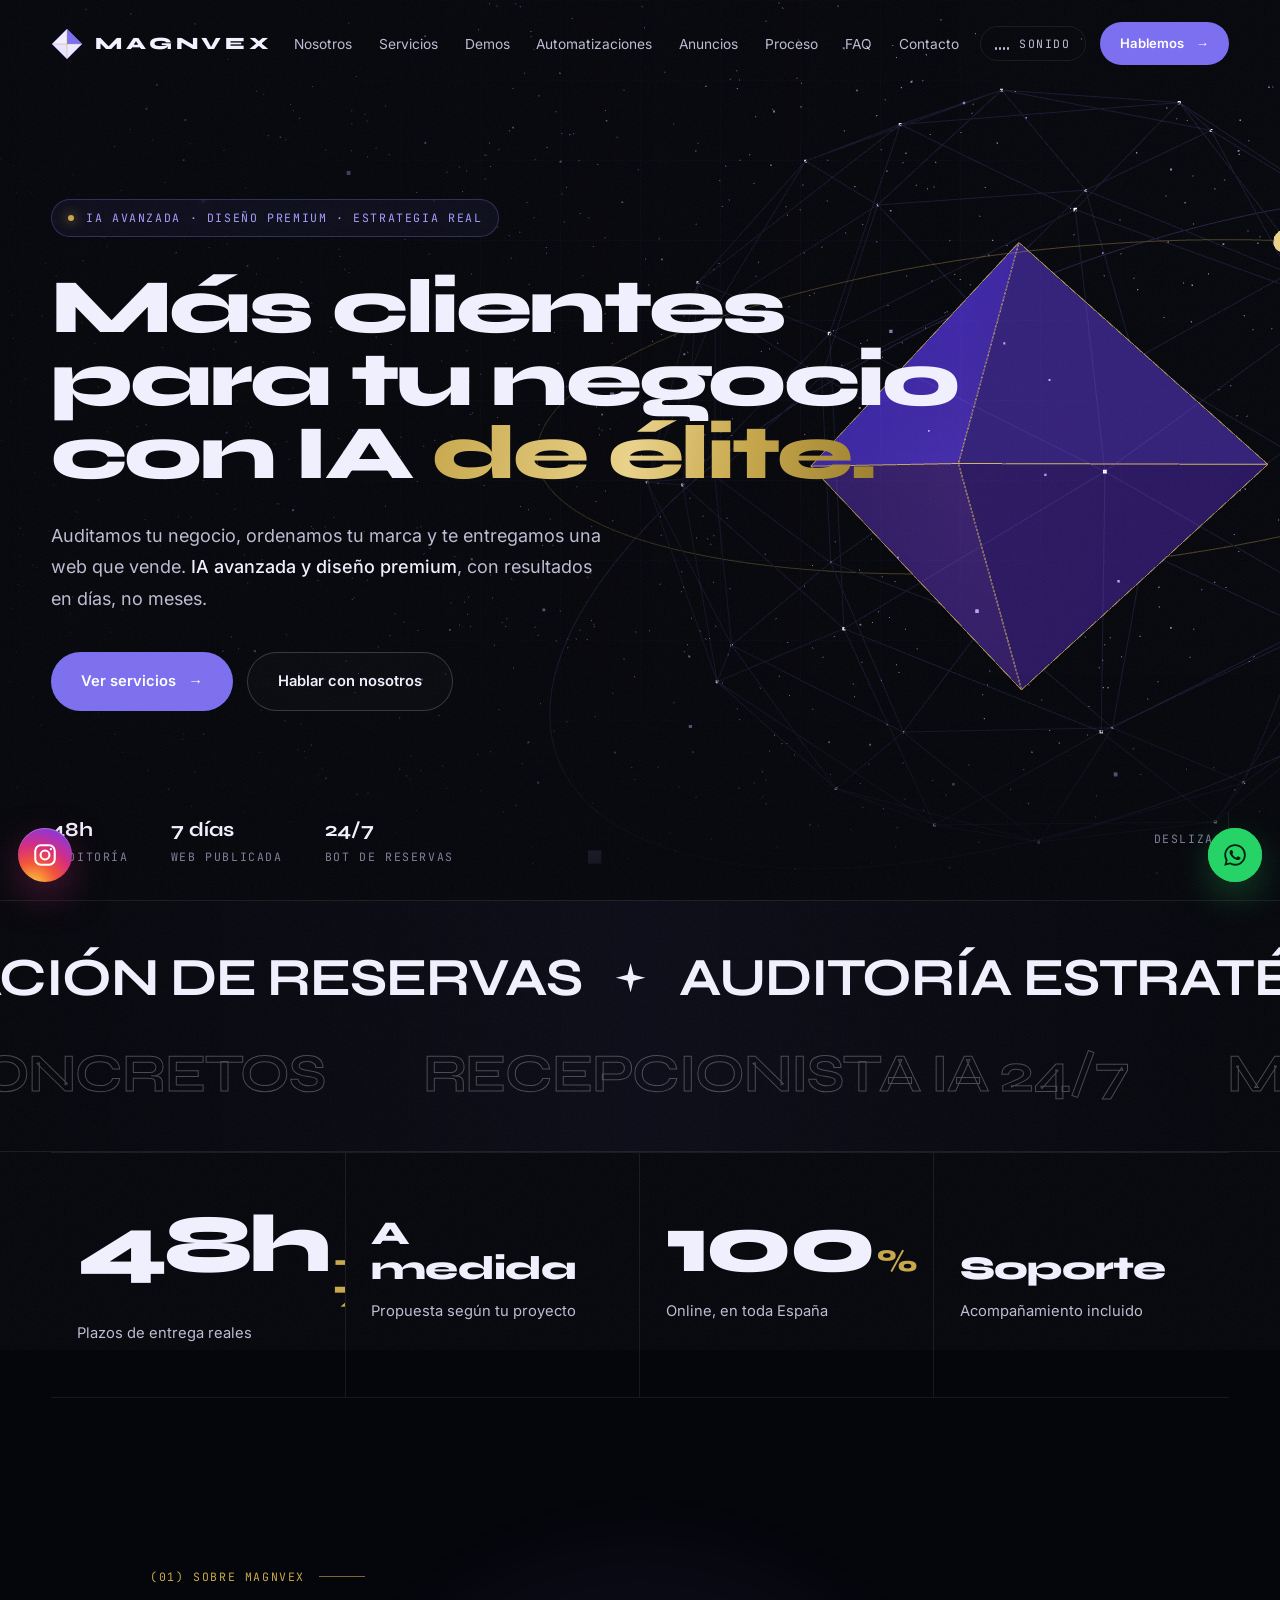
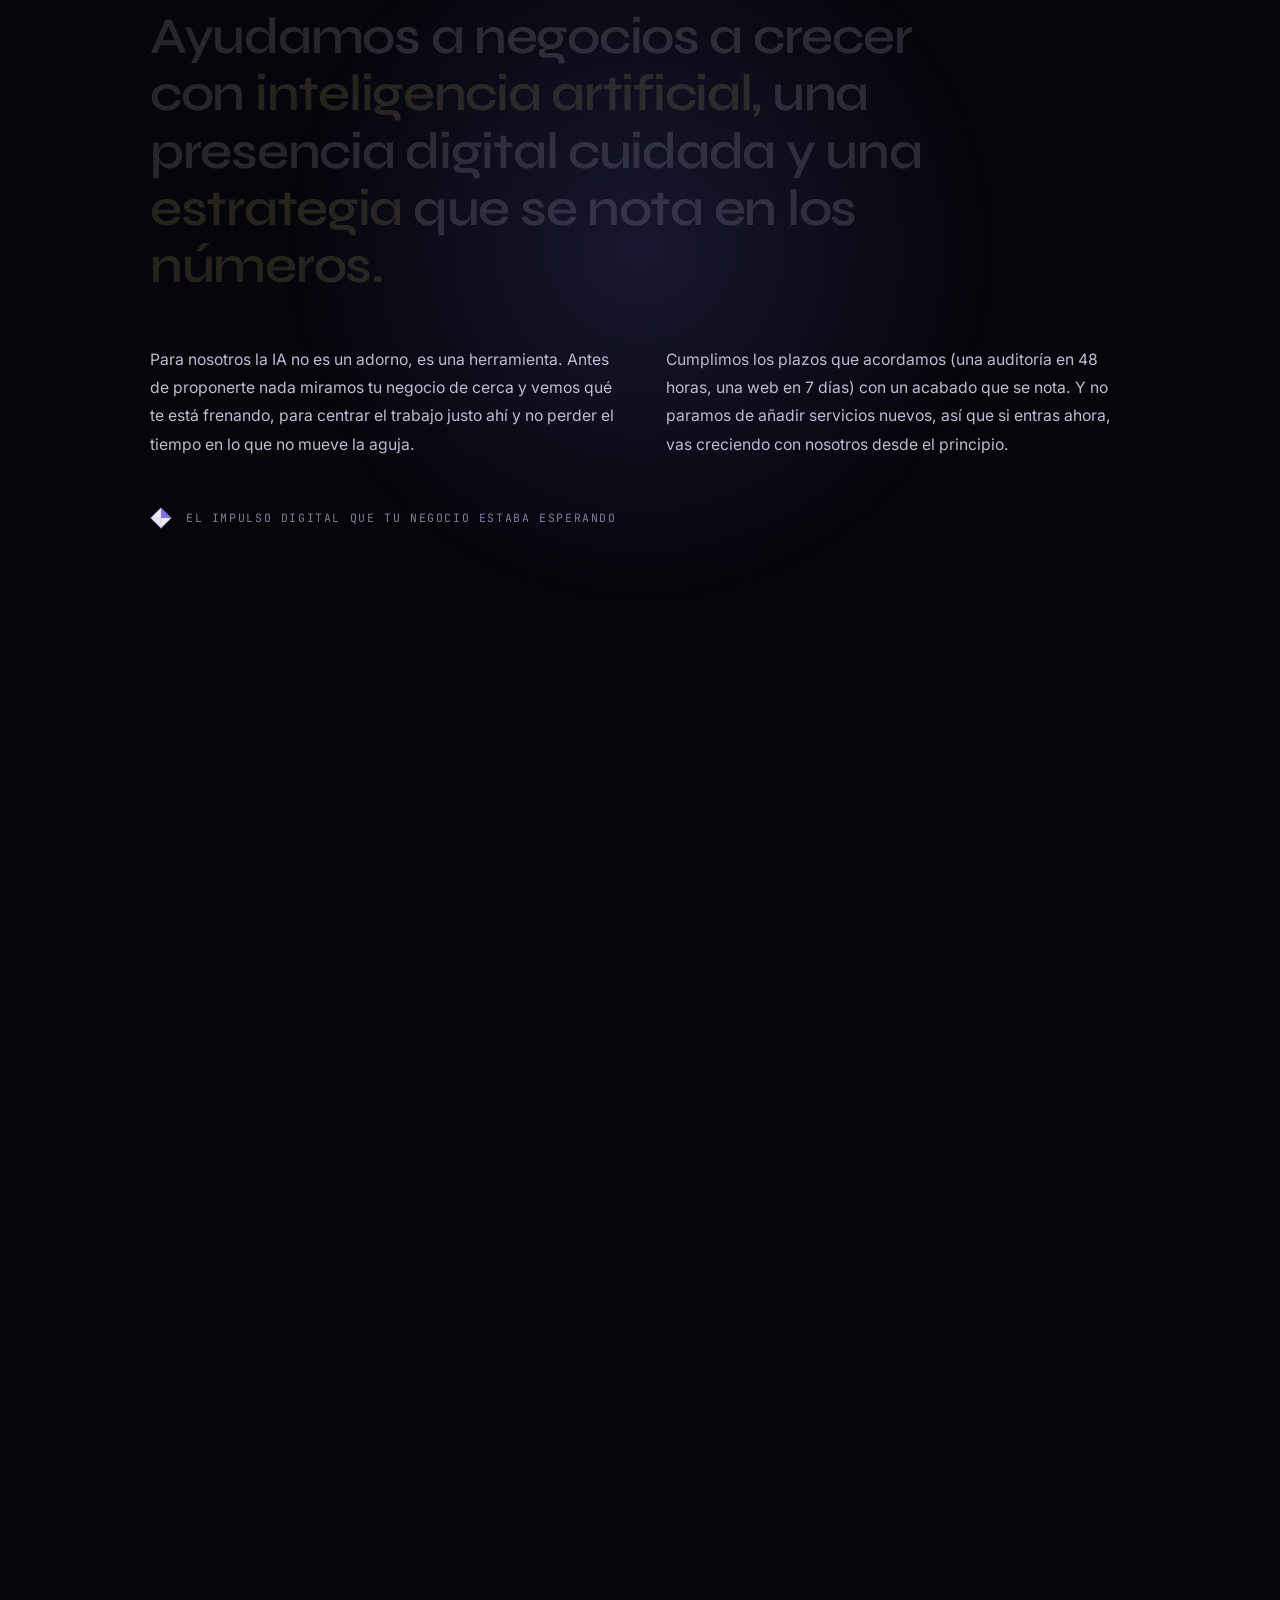
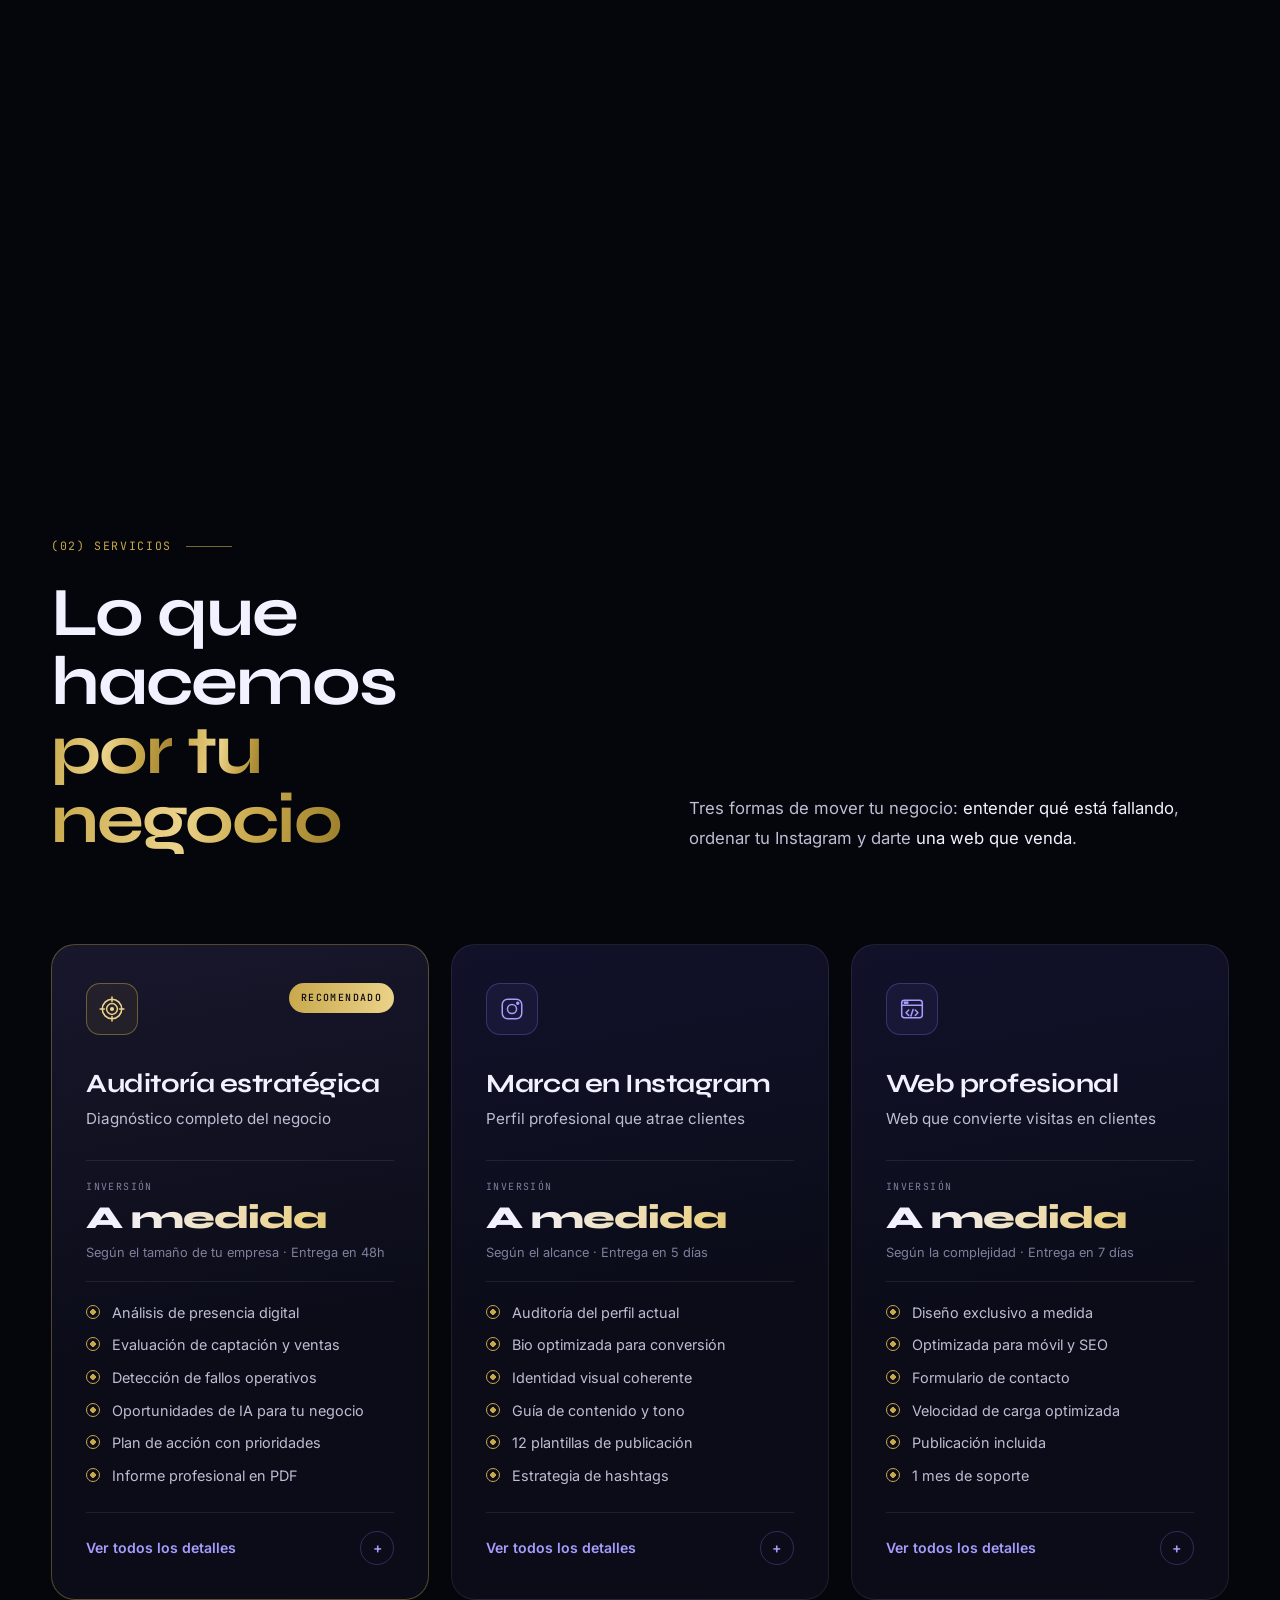
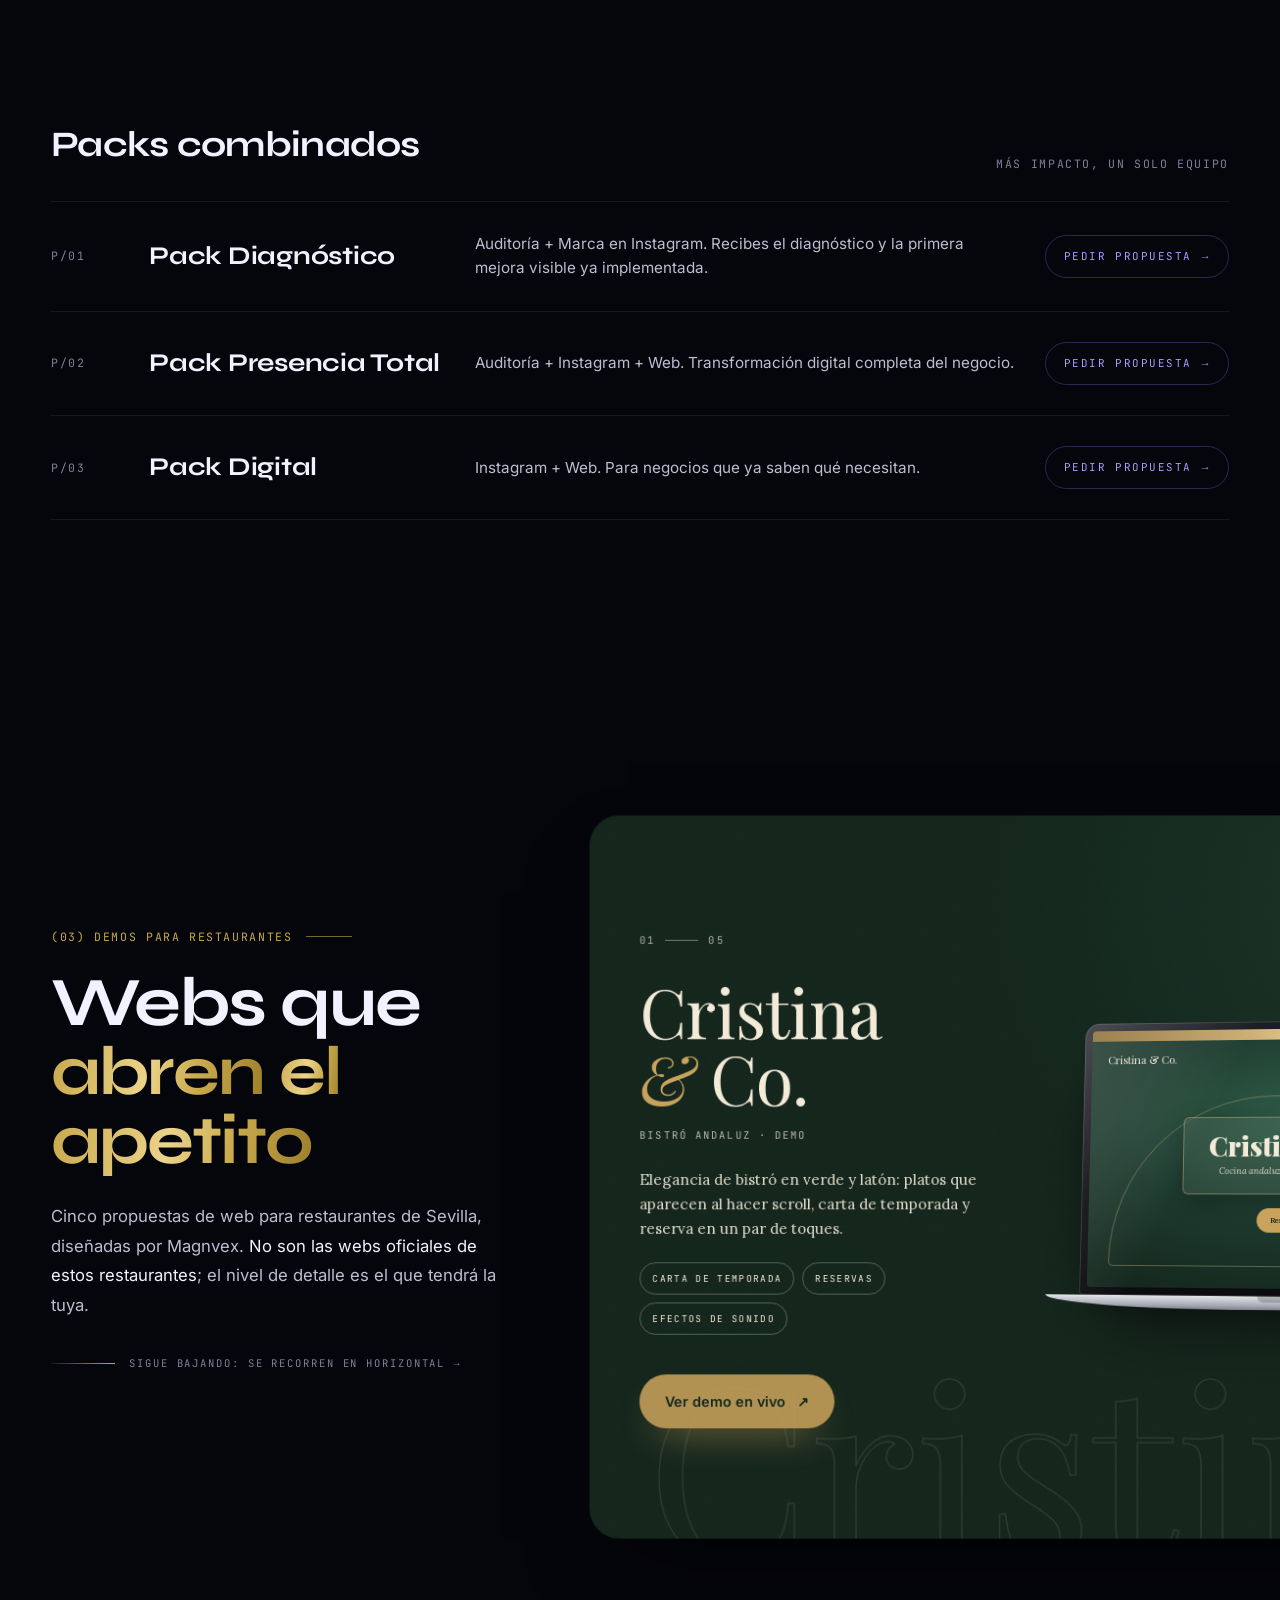
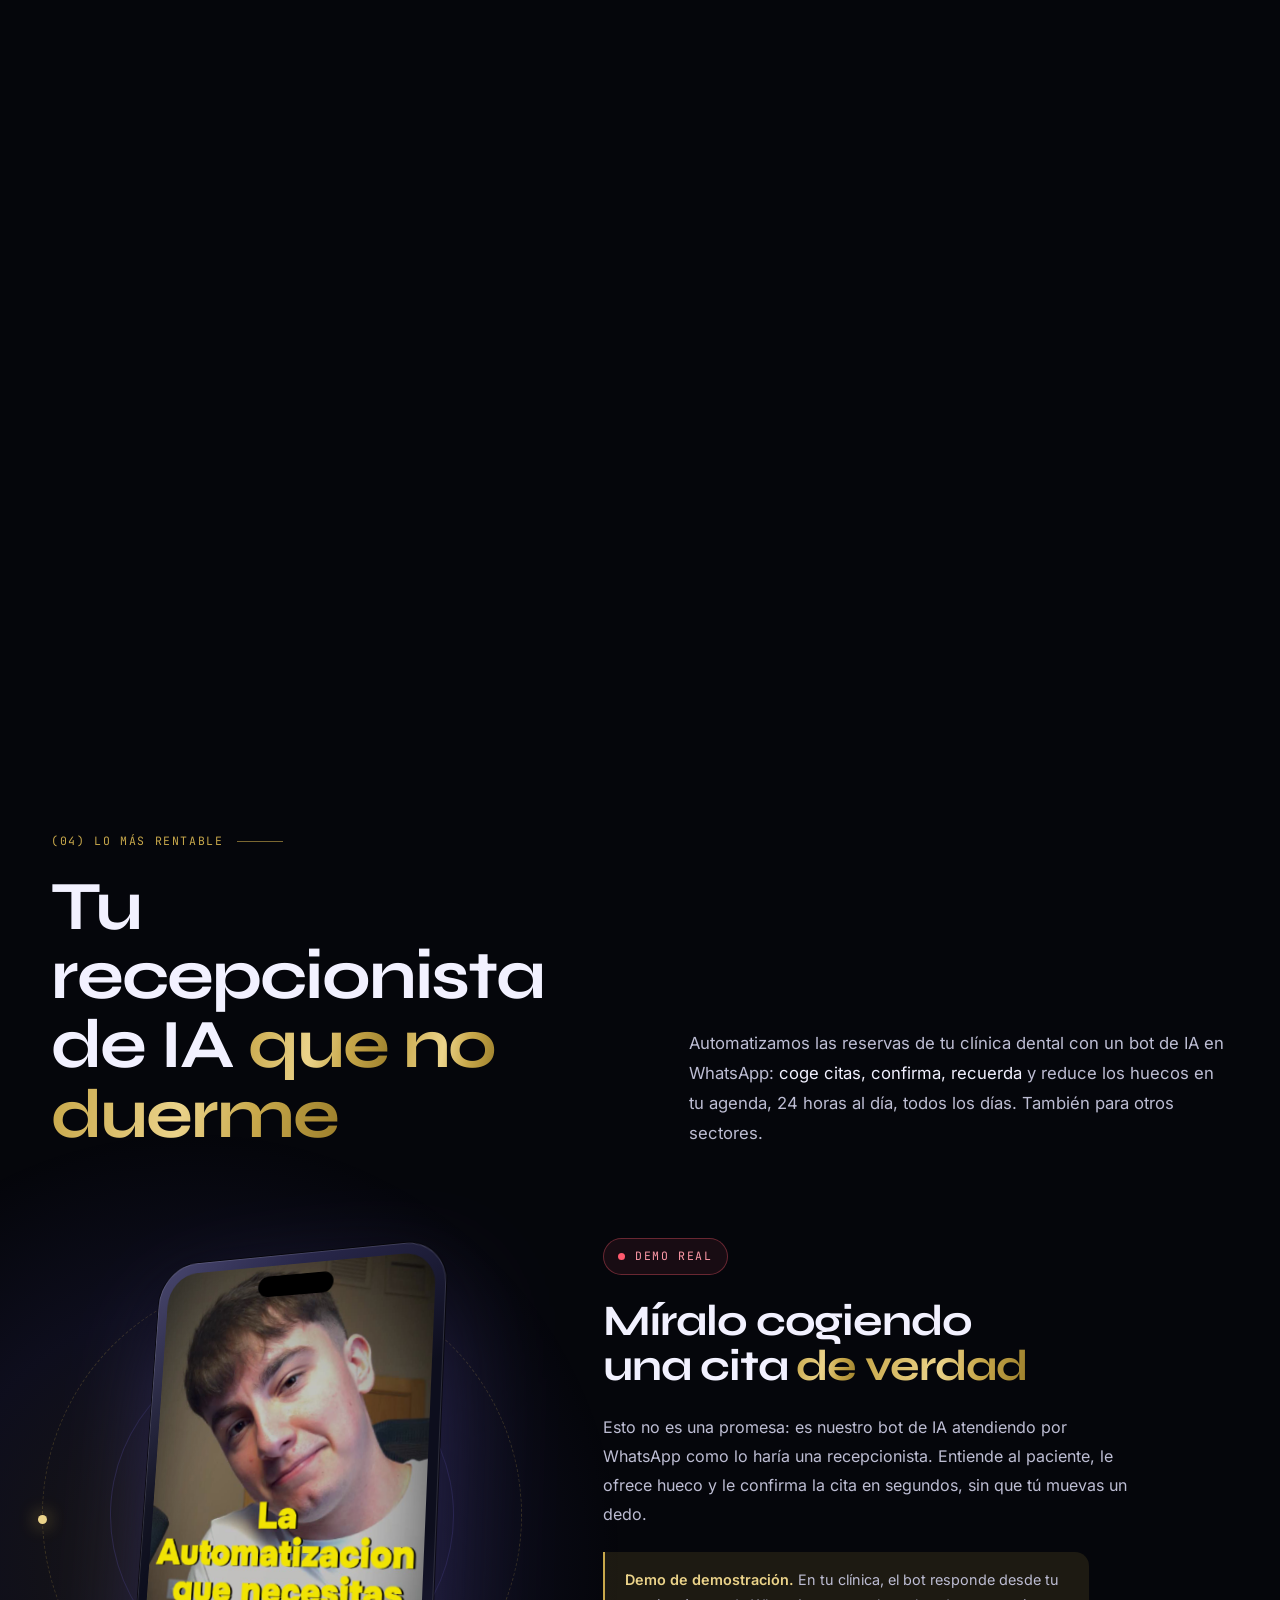
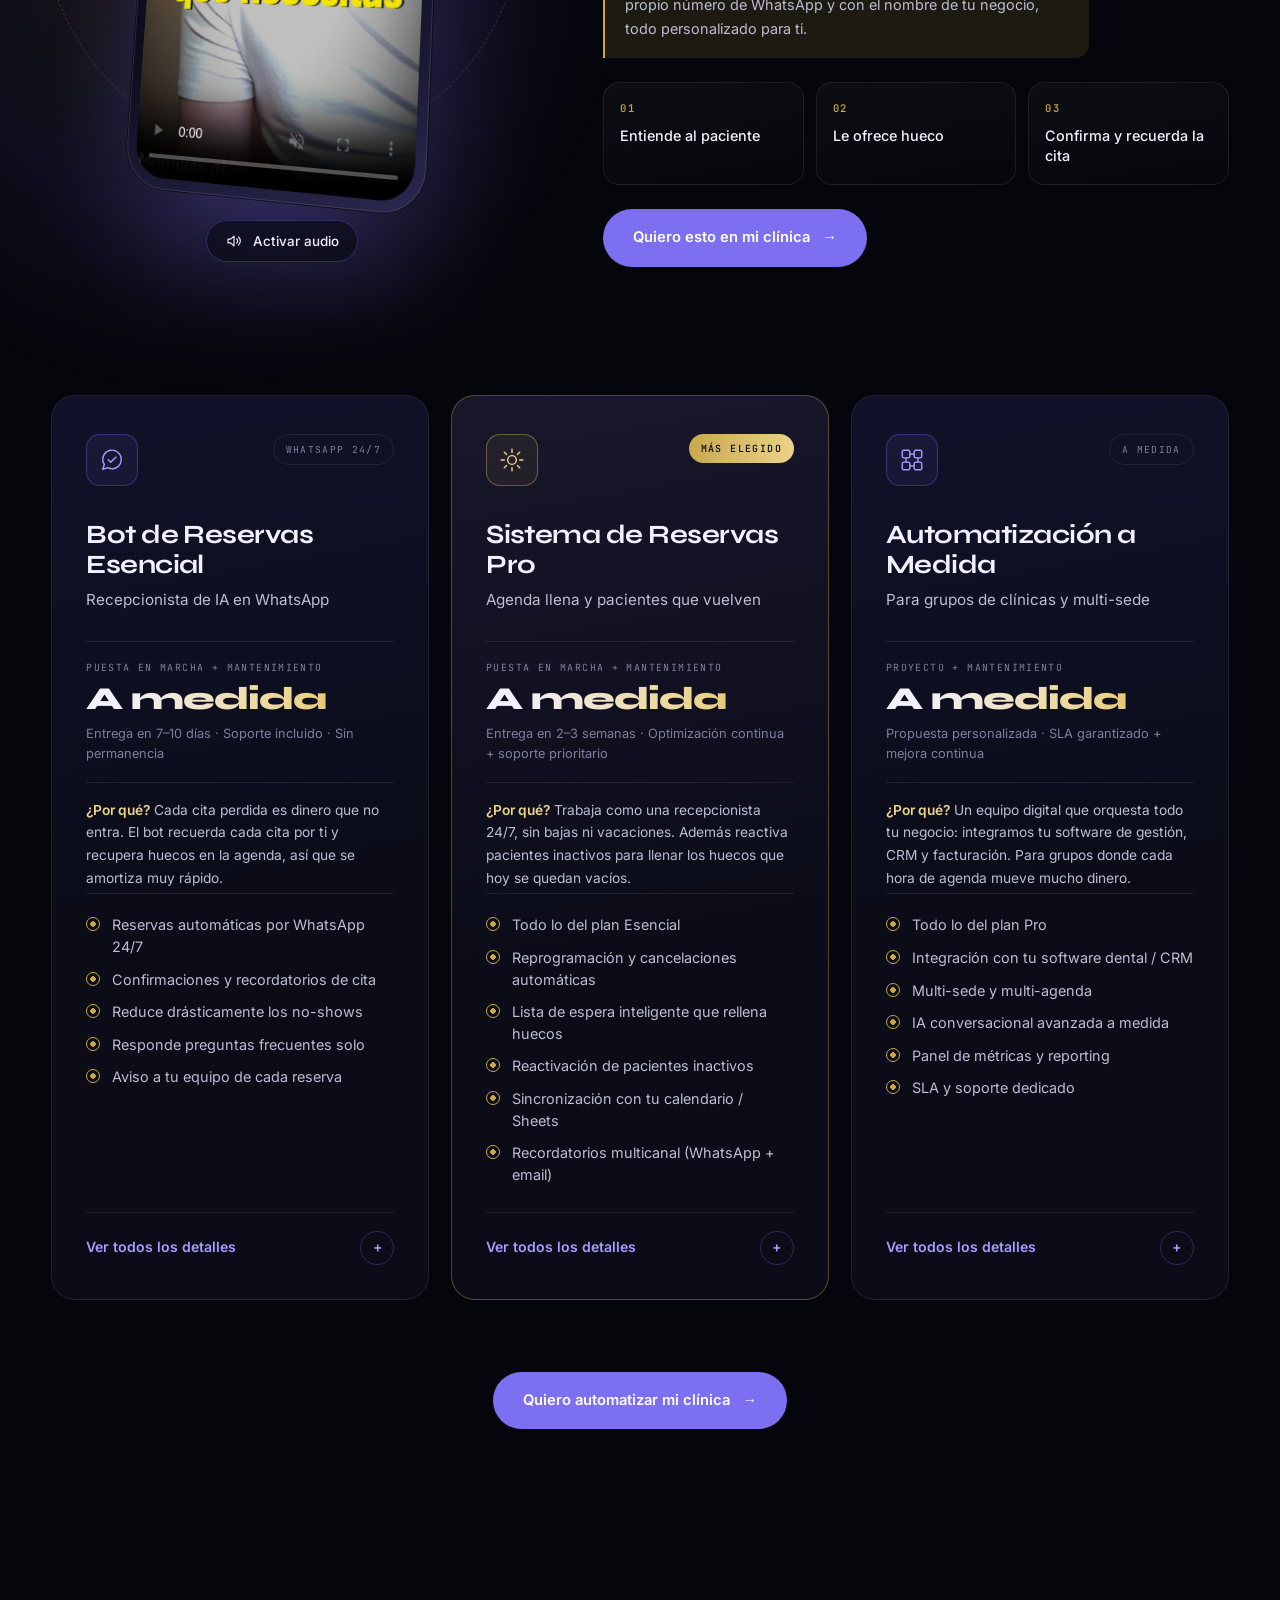
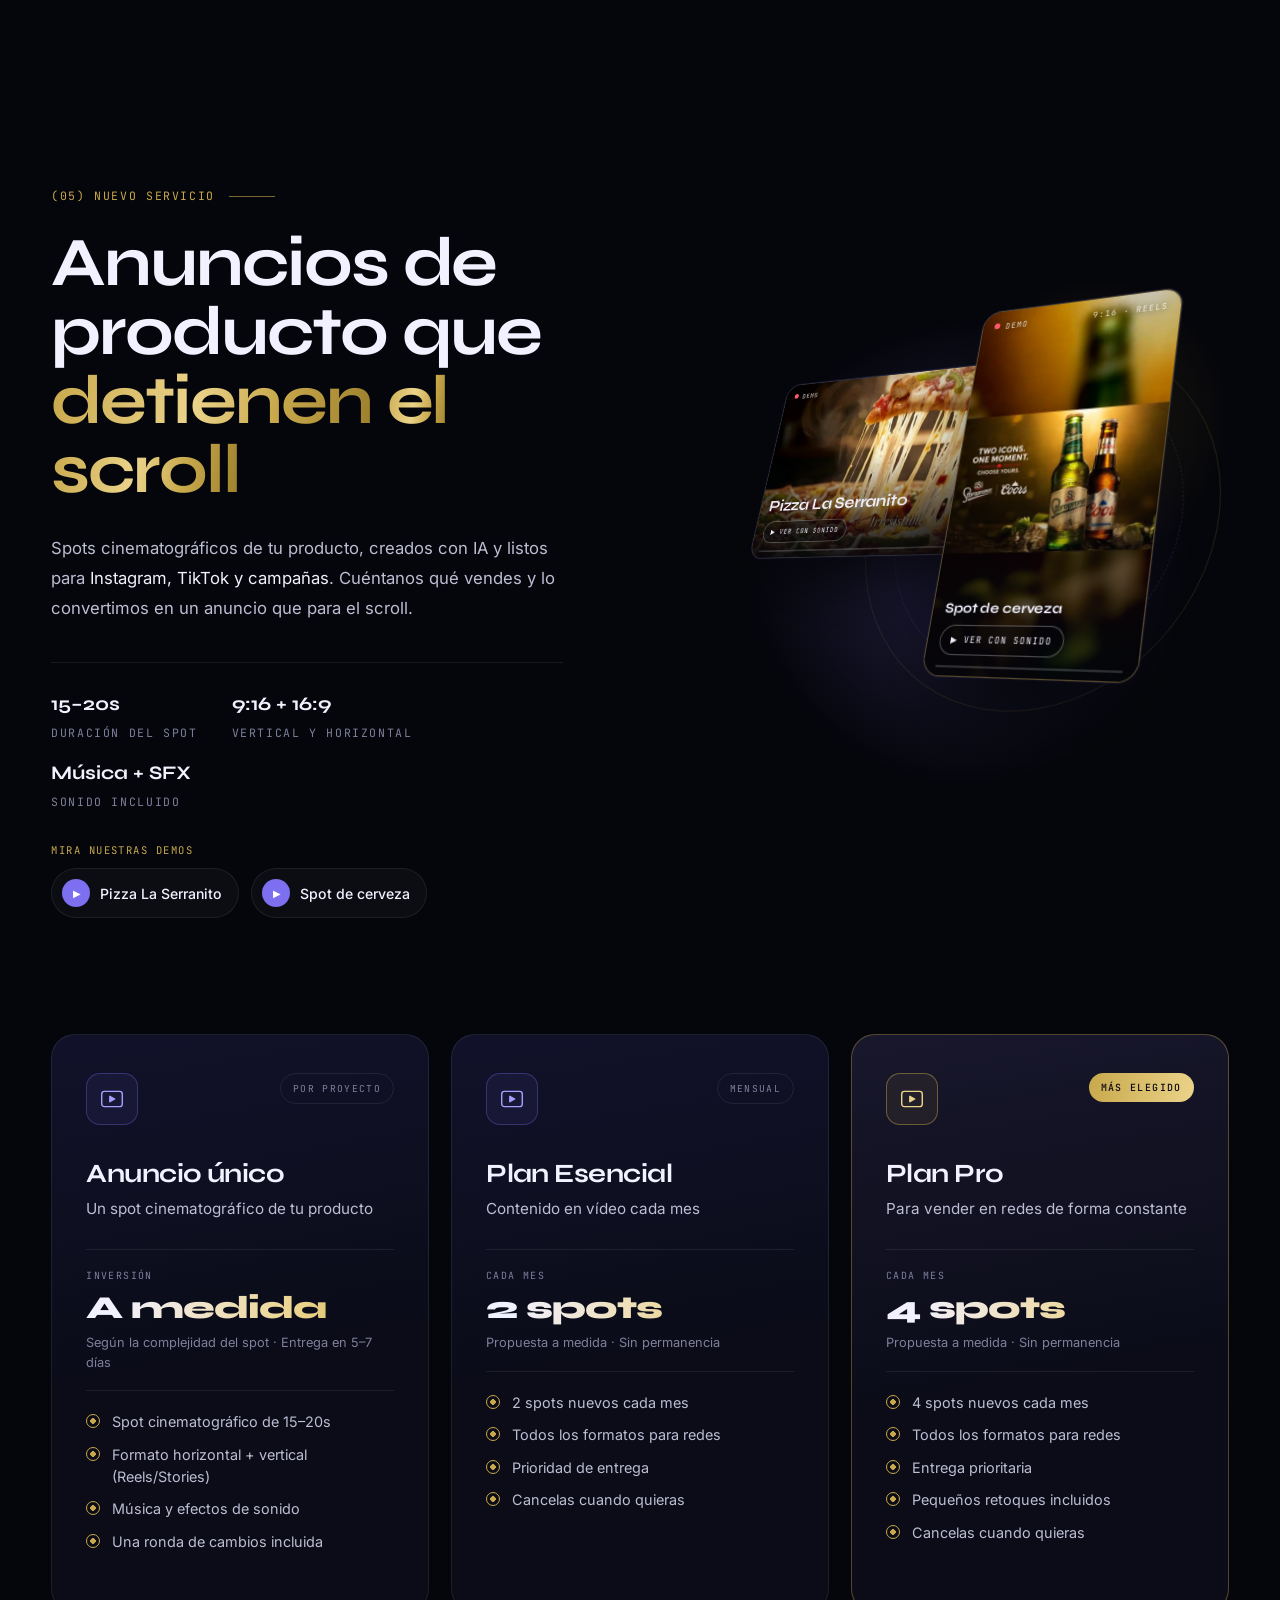
==== commit 14bcf02d: "Muestra las demos con su nombre real (Cristina and Co, Las Golondrinas, Alcázar) Cambia los nombres " ====
--- a/index.html
+++ b/index.html
@@ -291,33 +291,33 @@
       <header class="demos-intro">
         <div class="sec-index mono">(03) Demos para restaurantes</div>
         <h2 class="sec-title split" id="demos-title">Webs que <span class="gold">abren el apetito</span></h2>
-        <p class="demos-sub rv">Cinco demos de webs para restaurantes diseñadas por Magnvex. <em>Los negocios y sus datos son ficticios</em>; el nivel de detalle es el que tendrá la tuya.</p>
+        <p class="demos-sub rv">Cinco propuestas de web para restaurantes de Sevilla, diseñadas por Magnvex. <em>No son las webs oficiales de estos restaurantes</em>; el nivel de detalle es el que tendrá la tuya.</p>
         <div class="demos-hint mono rv" aria-hidden="true"><span class="demos-hint-line"></span><span class="hint-swipe">Desliza para ver las cinco</span><span class="hint-pin">Sigue bajando: se recorren en horizontal</span></div>
       </header>
 
       <div class="demos-rail" id="demos-rail">
         <article class="demo" style="--d-bg:#16291f;--d-bg2:#244a3a;--d-ink:#f3ead8;--d-acc:#c9a35c;--d-on:#15291f;--d-font:'Playfair Display',Didot,Georgia,serif;--d-sans:'Lora',Georgia,serif">
           <div class="demo-card">
-            <div class="demo-ghost" aria-hidden="true">Brisa</div>
+            <div class="demo-ghost" aria-hidden="true">Cristina</div>
             <div class="demo-copy">
               <span class="demo-n mono">01 <i></i> 05</span>
-              <h3 class="demo-name">Brisa <i>&amp;</i> Mantel</h3>
+              <h3 class="demo-name">Cristina <i>&amp;</i> Co.</h3>
               <p class="demo-kind mono">Bistró andaluz · Demo</p>
               <p class="demo-desc">Elegancia de bistró en verde y latón: platos que aparecen al hacer scroll, carta de temporada y reserva en un par de toques.</p>
               <ul class="demo-tags mono"><li>Carta de temporada</li><li>Reservas</li><li>Efectos de sonido</li></ul>
-              <a class="demo-btn" href="demos/brisa-y-mantel/" target="_blank" rel="noopener">Ver demo en vivo <span class="arrow" aria-hidden="true">↗</span></a>
+              <a class="demo-btn" href="demos/cristina-and-co/" target="_blank" rel="noopener">Ver demo en vivo <span class="arrow" aria-hidden="true">↗</span></a>
             </div>
             <div class="demo-stage" aria-hidden="true">
               <div class="dev-tilt"><div class="dev-scroll">
                 <div class="dev-laptop"><div class="dev-lid"><div class="dev-screen"><div class="mini mini--brisa">
                   <div class="mini-ribbon"></div>
-                  <div class="mini-nav"><b>Brisa &amp; Mantel</b><i></i><i></i><i></i><span>Reservar</span></div>
-                  <div class="mini-hero"><div class="mini-glass"><div class="mini-title">Brisa <em>&amp;</em> Mantel</div><div class="mini-sub">Cocina andaluza con un toque moderno</div></div><div class="mini-cta">Reservar mesa</div></div>
+                  <div class="mini-nav"><b>Cristina &amp; Co.</b><i></i><i></i><i></i><span>Reservar</span></div>
+                  <div class="mini-hero"><div class="mini-glass"><div class="mini-title">Cristina <em>&amp;</em> Co.</div><div class="mini-sub">Cocina andaluza con un toque moderno</div></div><div class="mini-cta">Reservar mesa</div></div>
                 </div></div></div><div class="dev-base"></div></div>
                 <div class="dev-phone"><div class="dev-screen"><div class="mini mini--brisa is-phone">
                   <div class="mini-ribbon"></div>
-                  <div class="mini-nav"><b>B&amp;M</b><span>≡</span></div>
-                  <div class="mini-hero"><div class="mini-glass"><div class="mini-title">Brisa <em>&amp;</em> Mantel</div><div class="mini-sub">Bistró andaluz</div></div><div class="mini-cta">Reservar</div></div>
+                  <div class="mini-nav"><b>C&amp;Co.</b><span>≡</span></div>
+                  <div class="mini-hero"><div class="mini-glass"><div class="mini-title">Cristina <em>&amp;</em> Co.</div><div class="mini-sub">Bistró andaluz</div></div><div class="mini-cta">Reservar</div></div>
                 </div></div></div>
               </div></div>
             </div>
@@ -326,26 +326,26 @@
 
         <article class="demo" style="--d-bg:#fbf4e6;--d-bg2:#f3d488;--d-ink:#2b1d1a;--d-acc:#d7263d;--d-on:#fff;--d-font:'Lobster Two',Georgia,serif;--d-sans:'Nunito',system-ui,sans-serif">
           <div class="demo-card">
-            <div class="demo-ghost" aria-hidden="true">Azulejera</div>
+            <div class="demo-ghost" aria-hidden="true">Golondrinas</div>
             <div class="demo-copy">
               <span class="demo-n mono">02 <i></i> 05</span>
-              <h3 class="demo-name">La Azulejera</h3>
+              <h3 class="demo-name">Las Golondrinas</h3>
               <p class="demo-kind mono">Taberna de tapas · Demo</p>
               <p class="demo-desc">Toldo de caseta, azulejo y ambiente de feria: un paseo de tapas en horizontal y una noche con guirnaldas que se encienden al bajar.</p>
               <ul class="demo-tags mono"><li>Paseo de tapas</li><li>Noche con guirnaldas</li><li>Dos locales</li></ul>
-              <a class="demo-btn" href="demos/la-azulejera/" target="_blank" rel="noopener">Ver demo en vivo <span class="arrow" aria-hidden="true">↗</span></a>
+              <a class="demo-btn" href="demos/las-golondrinas/" target="_blank" rel="noopener">Ver demo en vivo <span class="arrow" aria-hidden="true">↗</span></a>
             </div>
             <div class="demo-stage" aria-hidden="true">
               <div class="dev-tilt"><div class="dev-scroll">
                 <div class="dev-laptop"><div class="dev-lid"><div class="dev-screen"><div class="mini mini--azul">
                   <div class="mini-ribbon"></div>
-                  <div class="mini-nav"><b>La Azulejera</b><i></i><i></i><i></i><span>Ven a vernos</span></div>
-                  <div class="mini-hero"><div class="mini-title"><small>La</small>Azulejera</div><div class="mini-sub">La caseta de todo el año</div><div class="mini-cta">Ver la pizarra</div><div class="mini-tiles"></div></div>
+                  <div class="mini-nav"><b>Las Golondrinas</b><i></i><i></i><i></i><span>Ven a vernos</span></div>
+                  <div class="mini-hero"><div class="mini-title"><small>Las</small>Golondrinas</div><div class="mini-sub">La caseta de todo el año</div><div class="mini-cta">Ver la pizarra</div><div class="mini-tiles"></div></div>
                 </div></div></div><div class="dev-base"></div></div>
                 <div class="dev-phone"><div class="dev-screen"><div class="mini mini--azul is-phone">
                   <div class="mini-ribbon"></div>
-                  <div class="mini-nav"><b>La Azulejera</b><span>≡</span></div>
-                  <div class="mini-hero"><div class="mini-title"><small>La</small>Azulejera</div><div class="mini-sub">Tapas desde 1968</div><div class="mini-tiles"></div></div>
+                  <div class="mini-nav"><b>Las Golondrinas</b><span>≡</span></div>
+                  <div class="mini-hero"><div class="mini-title"><small>Las</small>Golondrinas</div><div class="mini-sub">Tapas desde 1962</div><div class="mini-tiles"></div></div>
                 </div></div></div>
               </div></div>
             </div>
@@ -354,26 +354,26 @@
 
         <article class="demo" style="--d-bg:#1d3a6a;--d-bg2:#2a5194;--d-ink:#f2ebdf;--d-acc:#d8b26a;--d-on:#17110e;--d-font:'Marcellus',Georgia,serif;--d-sans:'Raleway',system-ui,sans-serif">
           <div class="demo-card">
-            <div class="demo-ghost" aria-hidden="true">Almunia</div>
+            <div class="demo-ghost" aria-hidden="true">Alcázar</div>
             <div class="demo-copy">
               <span class="demo-n mono">03 <i></i> 05</span>
-              <h3 class="demo-name">Almunia</h3>
+              <h3 class="demo-name">Alcázar <small>Andalusí Tapas</small></h3>
               <p class="demo-kind mono">Cocina andalusí y andaluza · Demo</p>
               <p class="demo-desc">Arcos, alicatado y oro viejo: una arquería de platos que se abre al hacer scroll y una carta clara, con alérgenos.</p>
               <ul class="demo-tags mono"><li>Arquería animada</li><li>Carta con alérgenos</li><li>Reservas</li></ul>
-              <a class="demo-btn" href="demos/almunia/" target="_blank" rel="noopener">Ver demo en vivo <span class="arrow" aria-hidden="true">↗</span></a>
+              <a class="demo-btn" href="demos/alcazar-andalusi/" target="_blank" rel="noopener">Ver demo en vivo <span class="arrow" aria-hidden="true">↗</span></a>
             </div>
             <div class="demo-stage" aria-hidden="true">
               <div class="dev-tilt"><div class="dev-scroll">
                 <div class="dev-laptop"><div class="dev-lid"><div class="dev-screen"><div class="mini mini--almu">
                   <div class="mini-ribbon"></div>
-                  <div class="mini-nav"><b>Almunia</b><i></i><i></i><i></i><span>Reservar</span></div>
-                  <div class="mini-hero"><div class="mini-arch"></div><div class="mini-eyebrow">Cocina andalusí y andaluza</div><div class="mini-title">Almunia</div><div class="mini-sub">Seis platos, seis arcos</div></div>
+                  <div class="mini-nav"><b>Alcázar</b><i></i><i></i><i></i><span>Reservar</span></div>
+                  <div class="mini-hero"><div class="mini-arch"></div><div class="mini-eyebrow">Cocina andalusí y andaluza</div><div class="mini-title">Alcázar</div><div class="mini-sub">Andalusí Tapas</div></div>
                 </div></div></div><div class="dev-base"></div></div>
                 <div class="dev-phone"><div class="dev-screen"><div class="mini mini--almu is-phone">
                   <div class="mini-ribbon"></div>
-                  <div class="mini-nav"><b>Almunia</b><span>≡</span></div>
-                  <div class="mini-hero"><div class="mini-arch"></div><div class="mini-title">Almunia</div><div class="mini-sub">Cocina andalusí</div></div>
+                  <div class="mini-nav"><b>Alcázar</b><span>≡</span></div>
+                  <div class="mini-hero"><div class="mini-arch"></div><div class="mini-title">Alcázar</div><div class="mini-sub">Andalusí Tapas</div></div>
                 </div></div></div>
               </div></div>
             </div>
@@ -382,26 +382,26 @@
 
         <article class="demo" style="--d-bg:#ff5c8a;--d-bg2:#ffc1d2;--d-ink:#0b2a20;--d-acc:#0f3d2e;--d-on:#c8ec6c;--d-font:'Paytone One','Arial Black',sans-serif;--d-sans:'Mulish',system-ui,sans-serif">
           <div class="demo-card">
-            <div class="demo-ghost" aria-hidden="true">Jabuticaba</div>
+            <div class="demo-ghost" aria-hidden="true">Condendê</div>
             <div class="demo-copy">
               <span class="demo-n mono">04 <i></i> 05</span>
-              <h3 class="demo-name">Jabuticaba</h3>
+              <h3 class="demo-name">Condendê</h3>
               <p class="demo-kind mono">Cocina latina y brasileña · Demo</p>
               <p class="demo-desc">Color de mercado y una tipografía con hambre: la carta se recorre en horizontal, con galería y reserva al momento.</p>
               <ul class="demo-tags mono"><li>Carta horizontal</li><li>Galería</li><li>Reservas</li></ul>
-              <a class="demo-btn" href="demos/jabuticaba/" target="_blank" rel="noopener">Ver demo en vivo <span class="arrow" aria-hidden="true">↗</span></a>
+              <a class="demo-btn" href="demos/condende/" target="_blank" rel="noopener">Ver demo en vivo <span class="arrow" aria-hidden="true">↗</span></a>
             </div>
             <div class="demo-stage" aria-hidden="true">
               <div class="dev-tilt"><div class="dev-scroll">
                 <div class="dev-laptop"><div class="dev-lid"><div class="dev-screen"><div class="mini mini--jabu">
                   <div class="mini-ribbon"></div>
-                  <div class="mini-nav"><b>Jabuticaba</b><i></i><i></i><i></i><span>Reservar</span></div>
-                  <div class="mini-hero"><div class="mini-title">Jabuticaba</div><div class="mini-blob"></div><div class="mini-sub">Se come <em>con las manos.</em></div><div class="mini-sticker">de mercado</div></div>
+                  <div class="mini-nav"><b>Condendê</b><i></i><i></i><i></i><span>Reservar</span></div>
+                  <div class="mini-hero"><div class="mini-title">Condendê</div><div class="mini-blob"></div><div class="mini-sub">Se come <em>con las manos.</em></div><div class="mini-sticker">de mercado</div></div>
                 </div></div></div><div class="dev-base"></div></div>
                 <div class="dev-phone"><div class="dev-screen"><div class="mini mini--jabu is-phone">
                   <div class="mini-ribbon"></div>
-                  <div class="mini-nav"><b>Jabuticaba</b><span>≡</span></div>
-                  <div class="mini-hero"><div class="mini-title">Jabu<br>ticaba</div><div class="mini-blob"></div><div class="mini-sub">Se come <em>con las manos.</em></div></div>
+                  <div class="mini-nav"><b>Condendê</b><span>≡</span></div>
+                  <div class="mini-hero"><div class="mini-title">Condendê</div><div class="mini-blob"></div><div class="mini-sub">Se come <em>con las manos.</em></div></div>
                 </div></div></div>
               </div></div>
             </div>
@@ -410,26 +410,26 @@
 
         <article class="demo" style="--d-bg:#5b2a17;--d-bg2:#b8401b;--d-ink:#f4e2bd;--d-acc:#e9a42b;--d-on:#3d1c0f;--d-font:'Shrikhand','Cooper Black',Georgia,serif;--d-sans:'DM Sans',system-ui,sans-serif">
           <div class="demo-card">
-            <div class="demo-ghost" aria-hidden="true">Chido</div>
+            <div class="demo-ghost" aria-hidden="true">Órale</div>
             <div class="demo-copy">
               <span class="demo-n mono">05 <i></i> 05</span>
-              <h3 class="demo-name">¡Qué Chido!</h3>
+              <h3 class="demo-name">Órale Padre</h3>
               <p class="demo-kind mono">Cocina mexicana de barrio · Demo</p>
               <p class="demo-desc">Rayas setenteras, arcos y mucho sabor: carta en tarjetas, el postre estrella en órbita y reserva en un toque.</p>
               <ul class="demo-tags mono"><li>Estética retro</li><li>Postre en órbita</li><li>Reservas</li></ul>
-              <a class="demo-btn" href="demos/que-chido/" target="_blank" rel="noopener">Ver demo en vivo <span class="arrow" aria-hidden="true">↗</span></a>
+              <a class="demo-btn" href="demos/orale-padre/" target="_blank" rel="noopener">Ver demo en vivo <span class="arrow" aria-hidden="true">↗</span></a>
             </div>
             <div class="demo-stage" aria-hidden="true">
               <div class="dev-tilt"><div class="dev-scroll">
                 <div class="dev-laptop"><div class="dev-lid"><div class="dev-screen"><div class="mini mini--chido">
                   <div class="mini-ribbon"></div>
-                  <div class="mini-nav"><b>¡Qué Chido!</b><i></i><i></i><i></i><span>Reservar</span></div>
-                  <div class="mini-hero"><div class="mini-sun"></div><div class="mini-eyebrow">Cocina mexicana de barrio</div><div class="mini-title">¡Qué Chido!</div><div class="mini-cta">Ver la carta</div></div>
+                  <div class="mini-nav"><b>Órale Padre</b><i></i><i></i><i></i><span>Reservar</span></div>
+                  <div class="mini-hero"><div class="mini-sun"></div><div class="mini-eyebrow">Cocina mexicana de barrio</div><div class="mini-title">¡Órale Padre!</div><div class="mini-cta">Ver la carta</div></div>
                 </div></div></div><div class="dev-base"></div></div>
                 <div class="dev-phone"><div class="dev-screen"><div class="mini mini--chido is-phone">
                   <div class="mini-ribbon"></div>
-                  <div class="mini-nav"><b>¡Qué Chido!</b><span>≡</span></div>
-                  <div class="mini-hero"><div class="mini-sun"></div><div class="mini-title">¡Qué<br>Chido!</div><div class="mini-cta">Reservar</div></div>
+                  <div class="mini-nav"><b>Órale Padre</b><span>≡</span></div>
+                  <div class="mini-hero"><div class="mini-sun"></div><div class="mini-title">¡Órale<br>Padre!</div><div class="mini-cta">Reservar</div></div>
                 </div></div></div>
               </div></div>
             </div>
--- a/assets/css/styles.css
+++ b/assets/css/styles.css
@@ -555,6 +555,7 @@
 .demo-n i{width:34px;height:1px;background:currentColor;opacity:.6}
 .demo-name{font-family:var(--d-font);font-weight:400;font-size:clamp(2.5rem,5.4vw,5.6rem);line-height:.98;letter-spacing:-.01em;text-wrap:balance}
 .demo-name i{font-style:italic;color:var(--d-acc)}
+.demo-name small{display:block;margin-top:.3em;font-size:.36em;letter-spacing:.08em;line-height:1.1;color:var(--d-acc)}
 .demo-kind{margin-top:16px;font-size:.66rem;letter-spacing:.2em;text-transform:uppercase;opacity:.75}
 .demo-desc{margin-top:clamp(16px,2vw,24px);font-family:var(--d-sans);font-size:clamp(.95rem,1.15vw,1.08rem);line-height:1.65;max-width:42ch;opacity:.92}
 .demo-tags{list-style:none;display:flex;flex-wrap:wrap;gap:8px;margin-top:22px}
@@ -641,14 +642,14 @@
 .mini--jabu .mini-sub{color:#0b2a20}
 .mini--jabu .mini-sub em{display:block;font-style:italic;color:#0f3d2e}
 .mini-sticker{position:absolute;right:7cqw;top:5cqw;width:11cqw;height:11cqw;border-radius:50%;display:flex;align-items:center;justify-content:center;background:#ffb627;color:#0b2a20;font-weight:800;font-size:1.5cqw;text-transform:uppercase;letter-spacing:.06em;transform:rotate(-14deg)}
-.mini--jabu.is-phone .mini-title{font-size:22cqw;line-height:.9}
+.mini--jabu.is-phone .mini-title{font-size:17cqw;line-height:.9}
 .mini--jabu.is-phone .mini-blob{width:70cqw;height:52cqw;top:56%}
 .mini--jabu.is-phone .mini-sub{font-size:6.4cqw;margin-top:22cqw}
 
 .mini--chido{--m-bg:#f4e2bd;--m-ink:#3d1c0f;--m-acc:#5b2a17;--m-on:#f4e2bd;--m-rib:linear-gradient(#5b2a17 0 25%,#b8401b 0 50%,#d9531e 0 75%,#e9a42b 0);--m-font:'Shrikhand','Cooper Black',Georgia,serif;--m-sans:'DM Sans',system-ui,sans-serif}
 .mini-sun{position:absolute;left:50%;bottom:0;width:70cqw;height:35cqw;transform:translateX(-50%);border-radius:35cqw 35cqw 0 0;background:radial-gradient(circle at 50% 100%,#5b2a17 0 15cqw,#b8401b 15cqw 21cqw,#d9531e 21cqw 27cqw,#e9a42b 27cqw 33cqw,transparent 33cqw)}
 .mini--chido .mini-hero{justify-content:flex-start;padding-top:5cqw}
-.mini--chido .mini-title{color:#d9531e;font-size:10cqw;text-shadow:.5cqw .5cqw 0 #5b2a17}
+.mini--chido .mini-title{color:#d9531e;font-size:8cqw;text-shadow:.5cqw .5cqw 0 #5b2a17}
 .mini--chido .mini-eyebrow{color:#5b2a17;font-weight:700}
 .mini--chido .mini-cta{background:#e9a42b;color:#3d1c0f}
 .mini--chido.is-phone .mini-sun{width:130cqw;height:65cqw;border-radius:65cqw 65cqw 0 0;background:radial-gradient(circle at 50% 100%,#5b2a17 0 28cqw,#b8401b 28cqw 38cqw,#d9531e 38cqw 48cqw,#e9a42b 48cqw 58cqw,transparent 58cqw)}
@@ -679,7 +680,7 @@
   .demo-name{font-size:clamp(2.2rem,10vw,3.2rem)}
   .demo-desc{font-size:.95rem}
   .demo-btn{padding:14px 22px;font-size:.88rem}
-  .demo-ghost{font-size:9rem;bottom:auto;top:30%}
+  .demo-ghost{display:none}
   .demos-intro{margin-bottom:30px}
 }
 @media (max-width:600px){
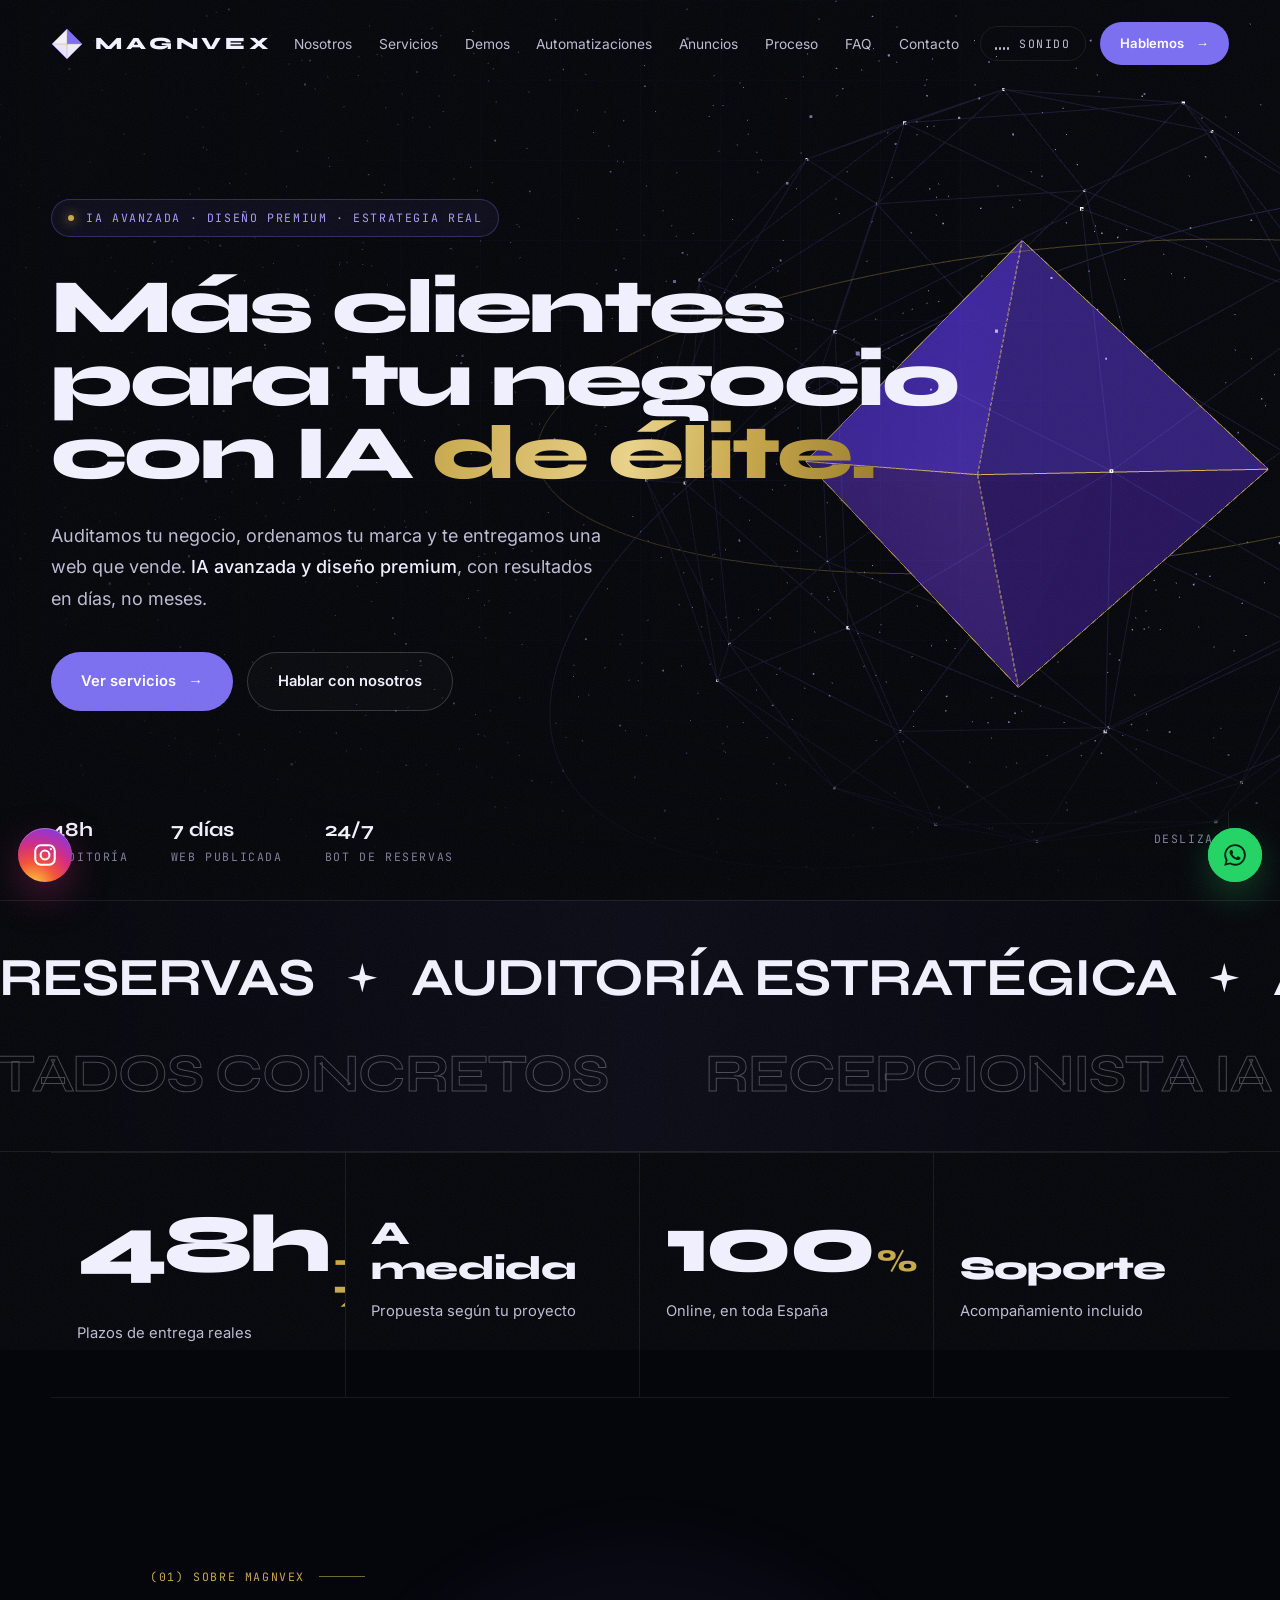
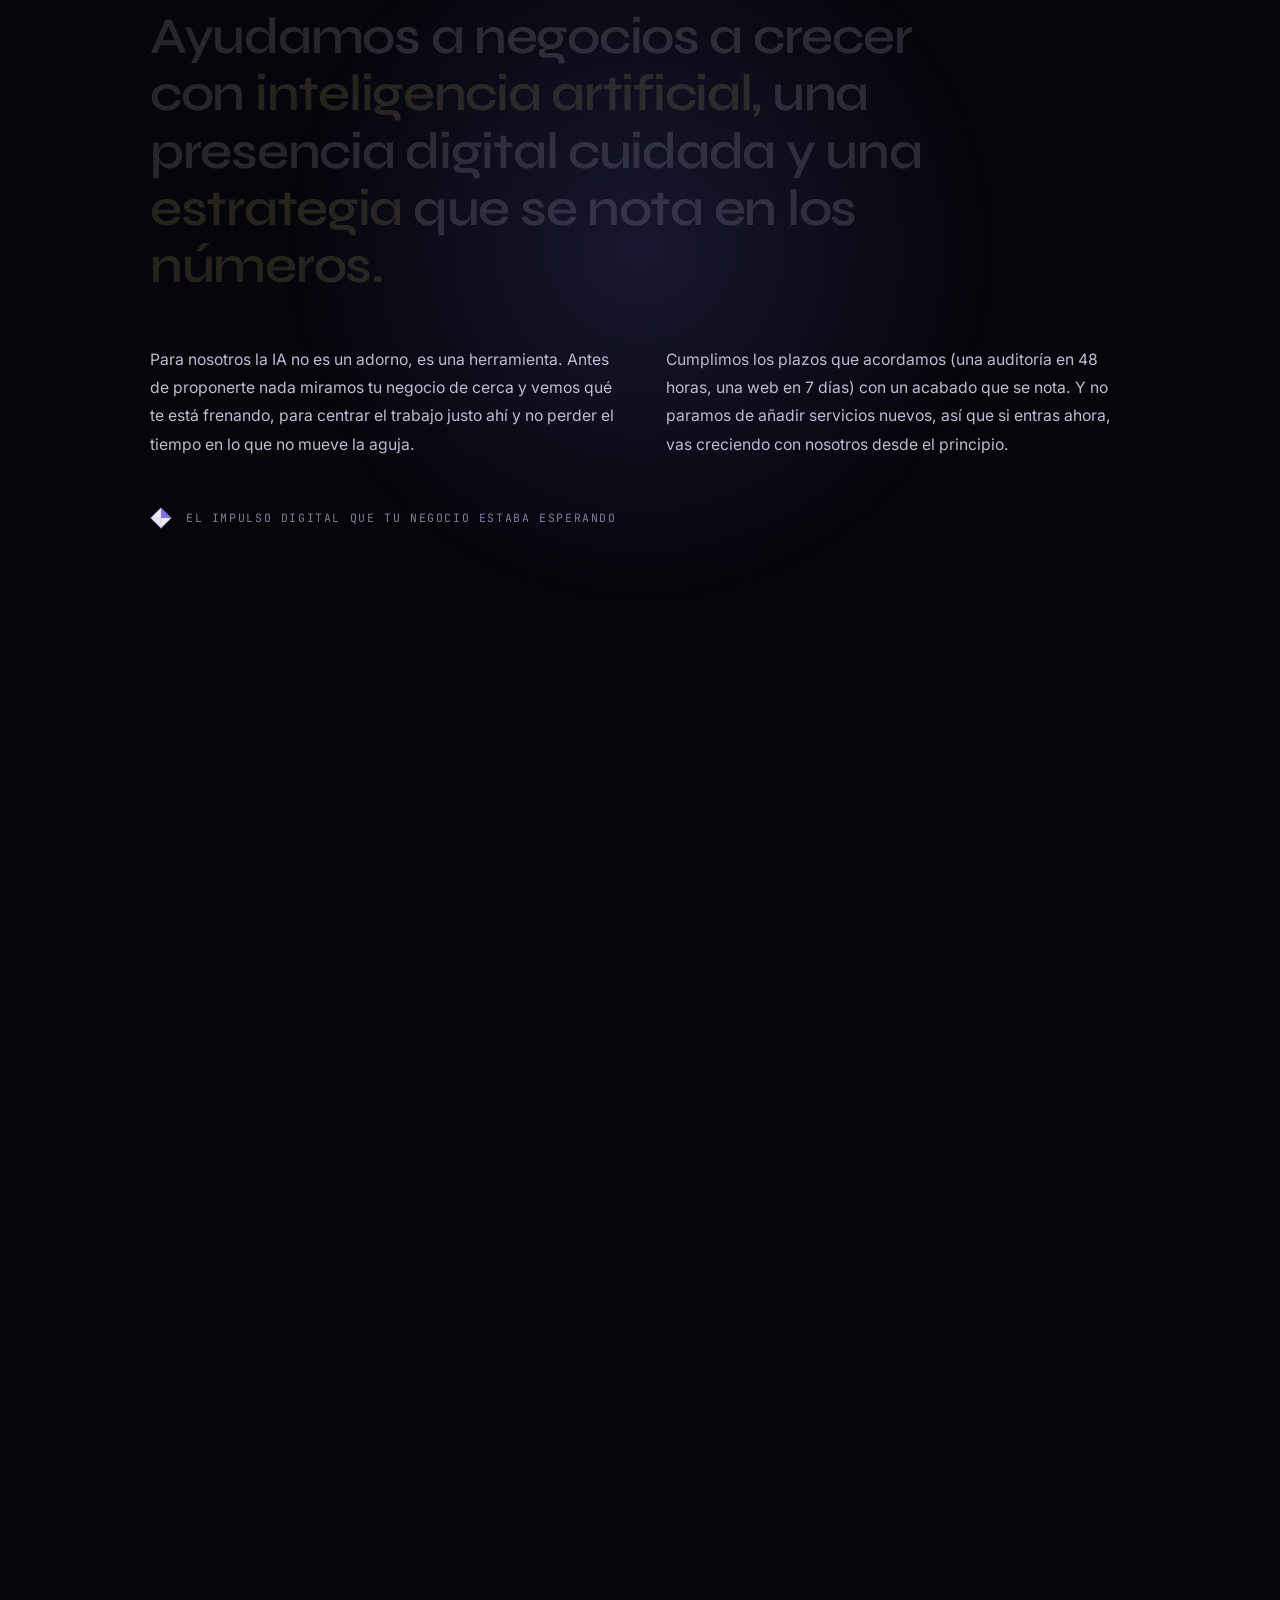
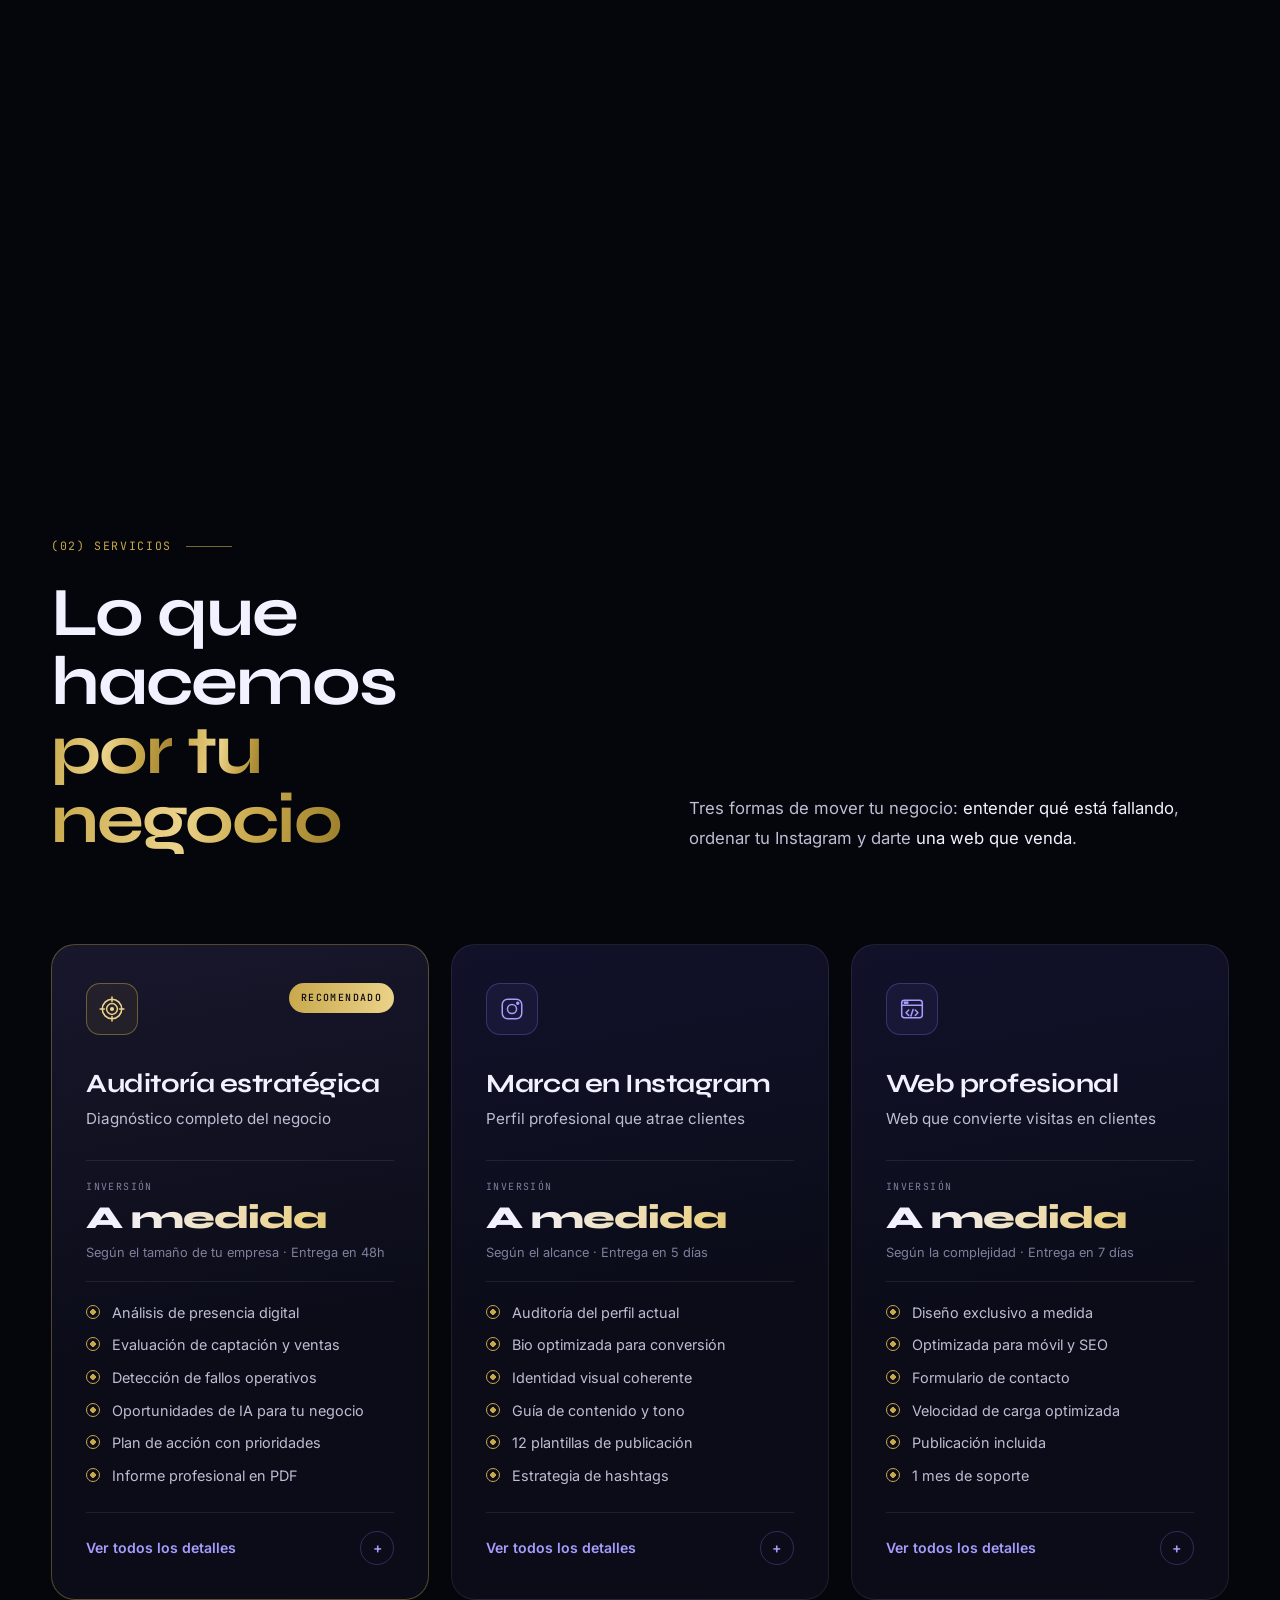
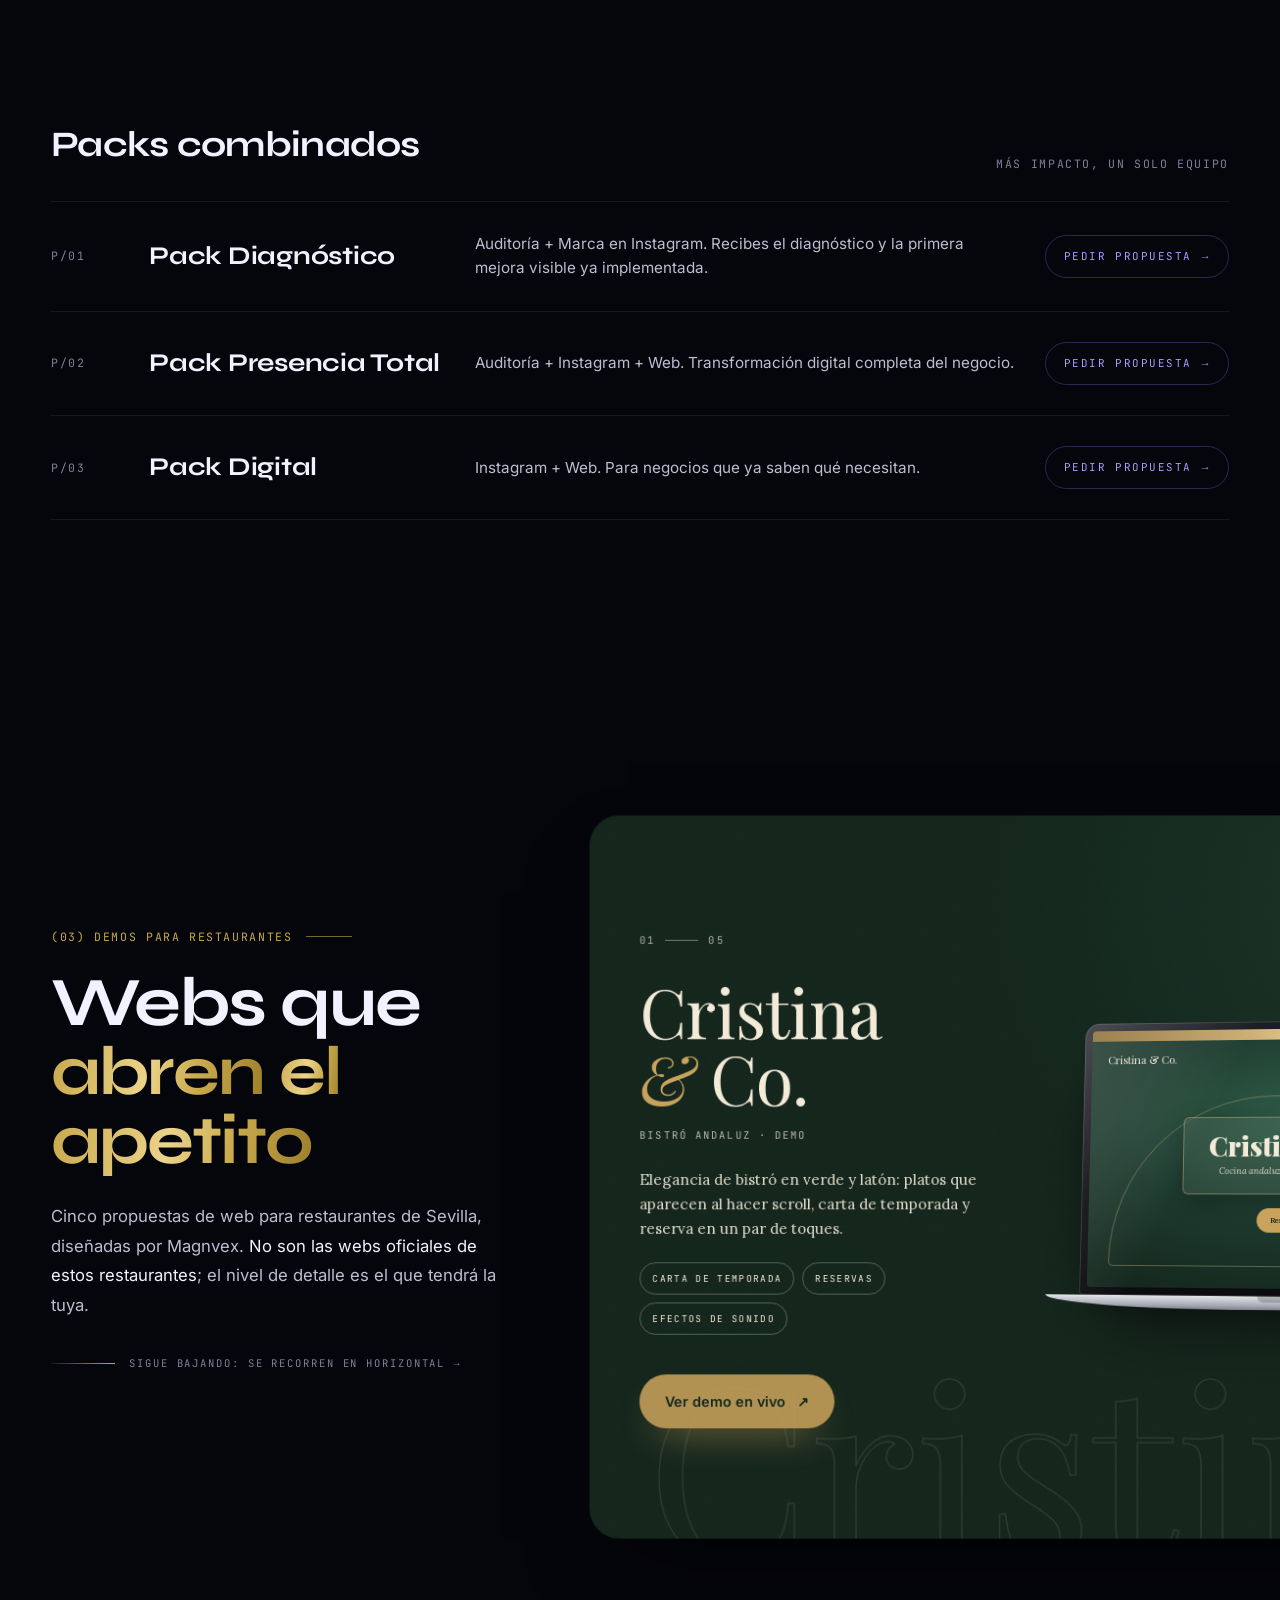
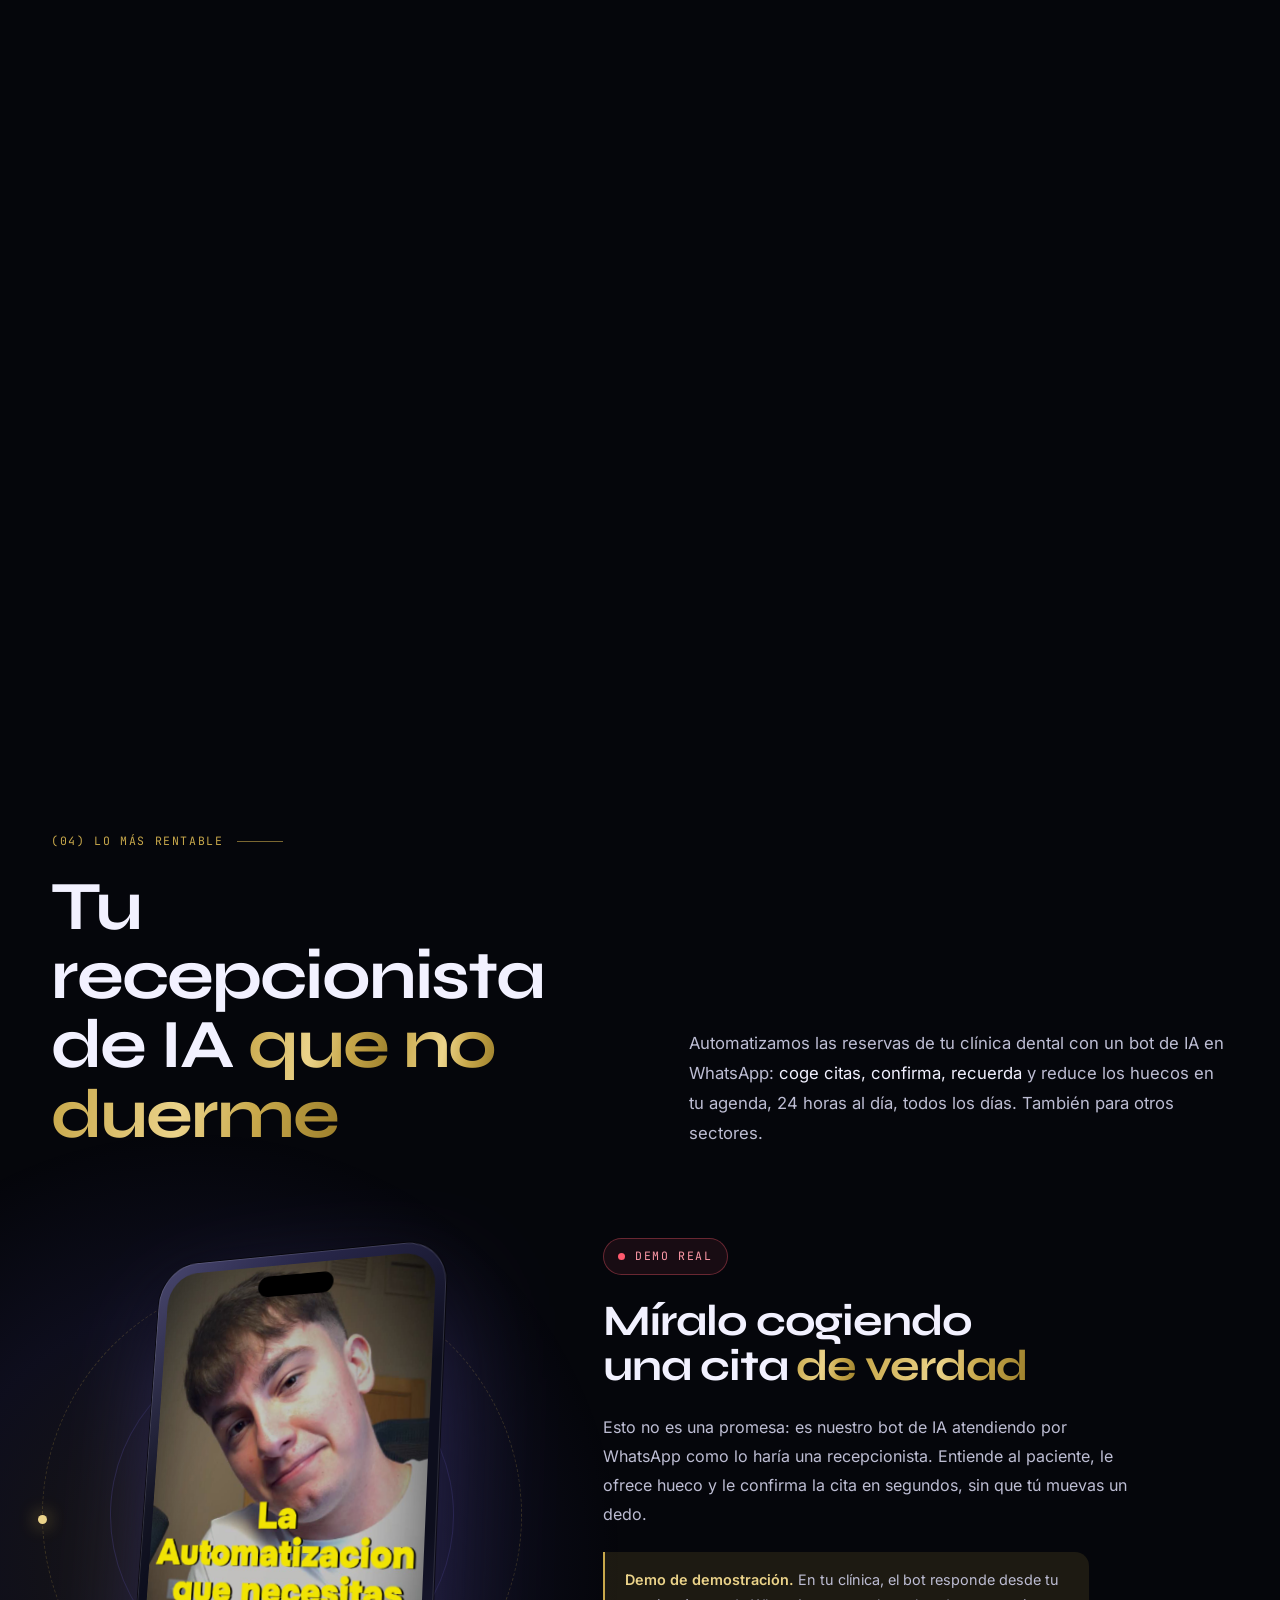
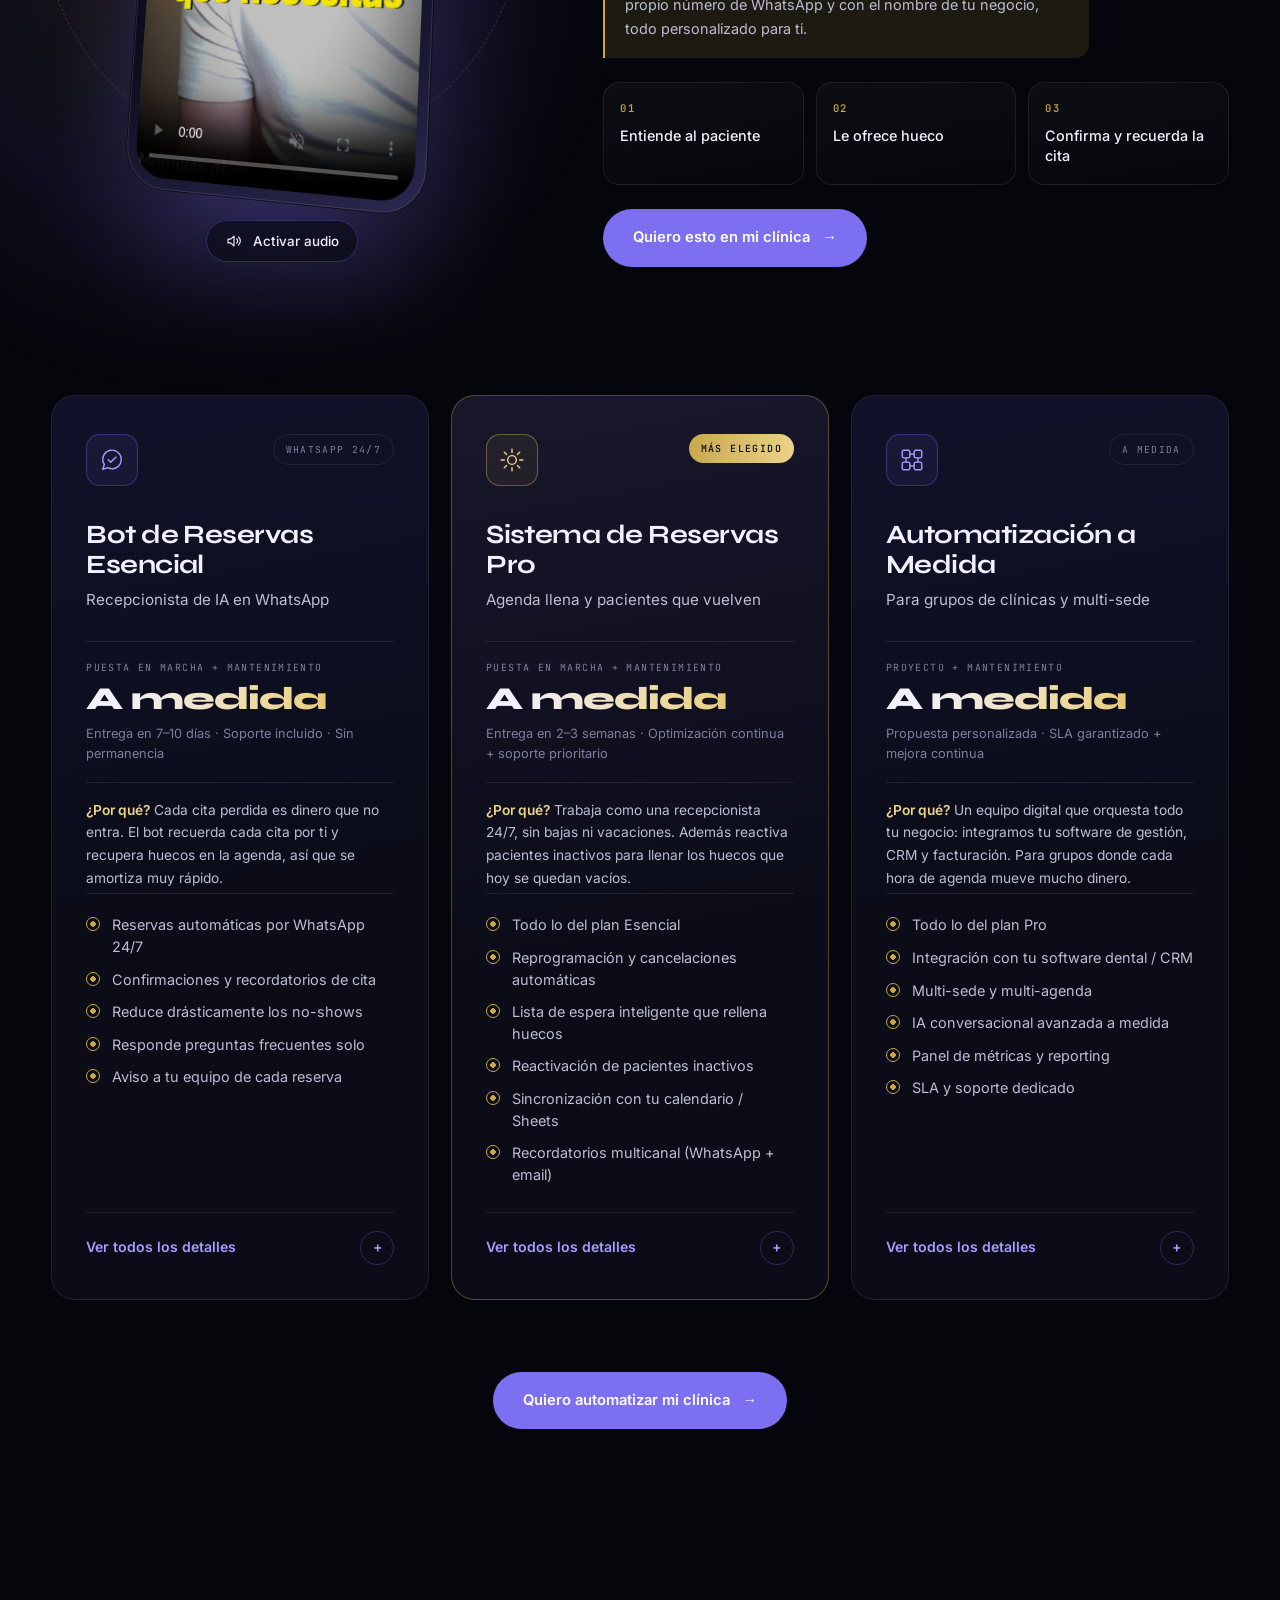
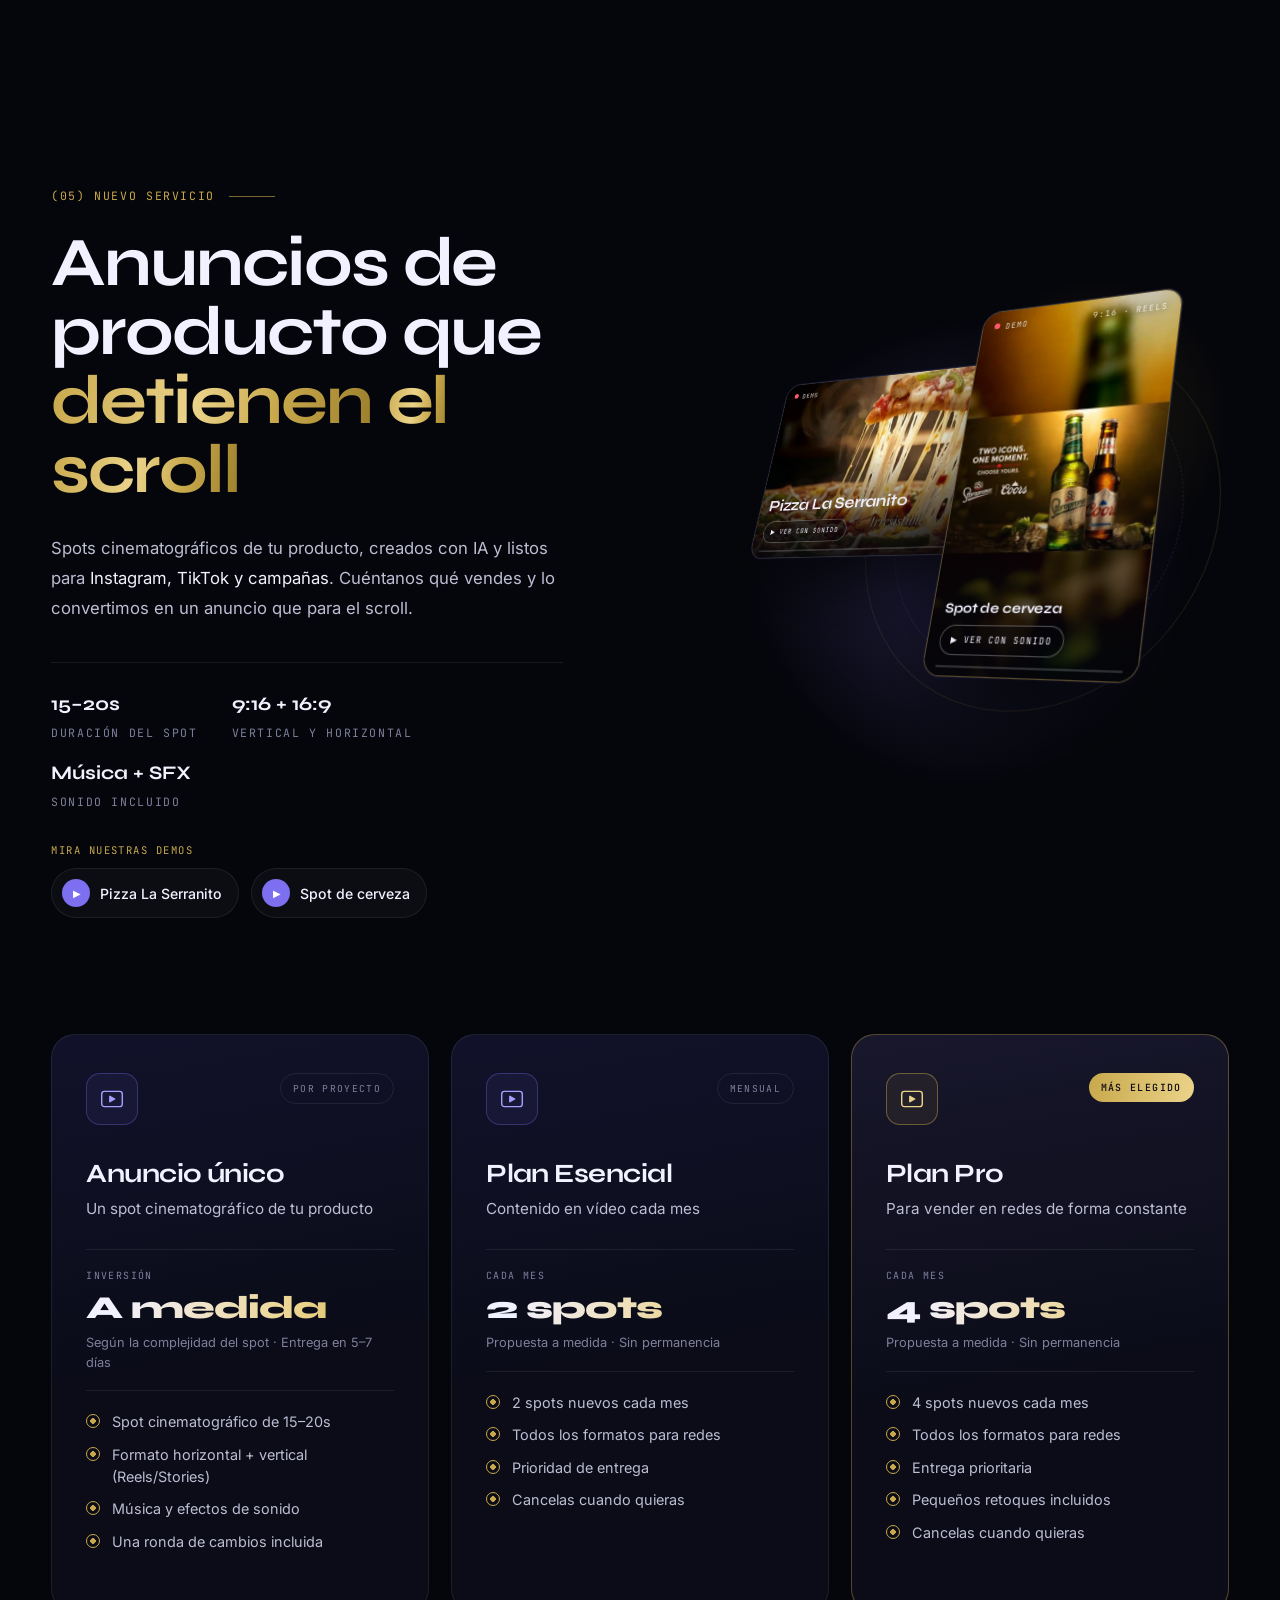
==== commit c7416001: "Rutas absolutas en las demos para que funcionen en Vercel sin barra final Con cleanUrls y trailingSl" ====
--- a/index.html
+++ b/index.html
@@ -305,7 +305,7 @@
               <p class="demo-kind mono">Bistró andaluz · Demo</p>
               <p class="demo-desc">Elegancia de bistró en verde y latón: platos que aparecen al hacer scroll, carta de temporada y reserva en un par de toques.</p>
               <ul class="demo-tags mono"><li>Carta de temporada</li><li>Reservas</li><li>Efectos de sonido</li></ul>
-              <a class="demo-btn" href="demos/cristina-and-co/" target="_blank" rel="noopener">Ver demo en vivo <span class="arrow" aria-hidden="true">↗</span></a>
+              <a class="demo-btn" href="/demos/cristina-and-co" target="_blank" rel="noopener">Ver demo en vivo <span class="arrow" aria-hidden="true">↗</span></a>
             </div>
             <div class="demo-stage" aria-hidden="true">
               <div class="dev-tilt"><div class="dev-scroll">
@@ -333,7 +333,7 @@
               <p class="demo-kind mono">Taberna de tapas · Demo</p>
               <p class="demo-desc">Toldo de caseta, azulejo y ambiente de feria: un paseo de tapas en horizontal y una noche con guirnaldas que se encienden al bajar.</p>
               <ul class="demo-tags mono"><li>Paseo de tapas</li><li>Noche con guirnaldas</li><li>Dos locales</li></ul>
-              <a class="demo-btn" href="demos/las-golondrinas/" target="_blank" rel="noopener">Ver demo en vivo <span class="arrow" aria-hidden="true">↗</span></a>
+              <a class="demo-btn" href="/demos/las-golondrinas" target="_blank" rel="noopener">Ver demo en vivo <span class="arrow" aria-hidden="true">↗</span></a>
             </div>
             <div class="demo-stage" aria-hidden="true">
               <div class="dev-tilt"><div class="dev-scroll">
@@ -361,7 +361,7 @@
               <p class="demo-kind mono">Cocina andalusí y andaluza · Demo</p>
               <p class="demo-desc">Arcos, alicatado y oro viejo: una arquería de platos que se abre al hacer scroll y una carta clara, con alérgenos.</p>
               <ul class="demo-tags mono"><li>Arquería animada</li><li>Carta con alérgenos</li><li>Reservas</li></ul>
-              <a class="demo-btn" href="demos/alcazar-andalusi/" target="_blank" rel="noopener">Ver demo en vivo <span class="arrow" aria-hidden="true">↗</span></a>
+              <a class="demo-btn" href="/demos/alcazar-andalusi" target="_blank" rel="noopener">Ver demo en vivo <span class="arrow" aria-hidden="true">↗</span></a>
             </div>
             <div class="demo-stage" aria-hidden="true">
               <div class="dev-tilt"><div class="dev-scroll">
@@ -389,7 +389,7 @@
               <p class="demo-kind mono">Cocina latina y brasileña · Demo</p>
               <p class="demo-desc">Color de mercado y una tipografía con hambre: la carta se recorre en horizontal, con galería y reserva al momento.</p>
               <ul class="demo-tags mono"><li>Carta horizontal</li><li>Galería</li><li>Reservas</li></ul>
-              <a class="demo-btn" href="demos/condende/" target="_blank" rel="noopener">Ver demo en vivo <span class="arrow" aria-hidden="true">↗</span></a>
+              <a class="demo-btn" href="/demos/condende" target="_blank" rel="noopener">Ver demo en vivo <span class="arrow" aria-hidden="true">↗</span></a>
             </div>
             <div class="demo-stage" aria-hidden="true">
               <div class="dev-tilt"><div class="dev-scroll">
@@ -417,7 +417,7 @@
               <p class="demo-kind mono">Cocina mexicana de barrio · Demo</p>
               <p class="demo-desc">Rayas setenteras, arcos y mucho sabor: carta en tarjetas, el postre estrella en órbita y reserva en un toque.</p>
               <ul class="demo-tags mono"><li>Estética retro</li><li>Postre en órbita</li><li>Reservas</li></ul>
-              <a class="demo-btn" href="demos/orale-padre/" target="_blank" rel="noopener">Ver demo en vivo <span class="arrow" aria-hidden="true">↗</span></a>
+              <a class="demo-btn" href="/demos/orale-padre" target="_blank" rel="noopener">Ver demo en vivo <span class="arrow" aria-hidden="true">↗</span></a>
             </div>
             <div class="demo-stage" aria-hidden="true">
               <div class="dev-tilt"><div class="dev-scroll">
